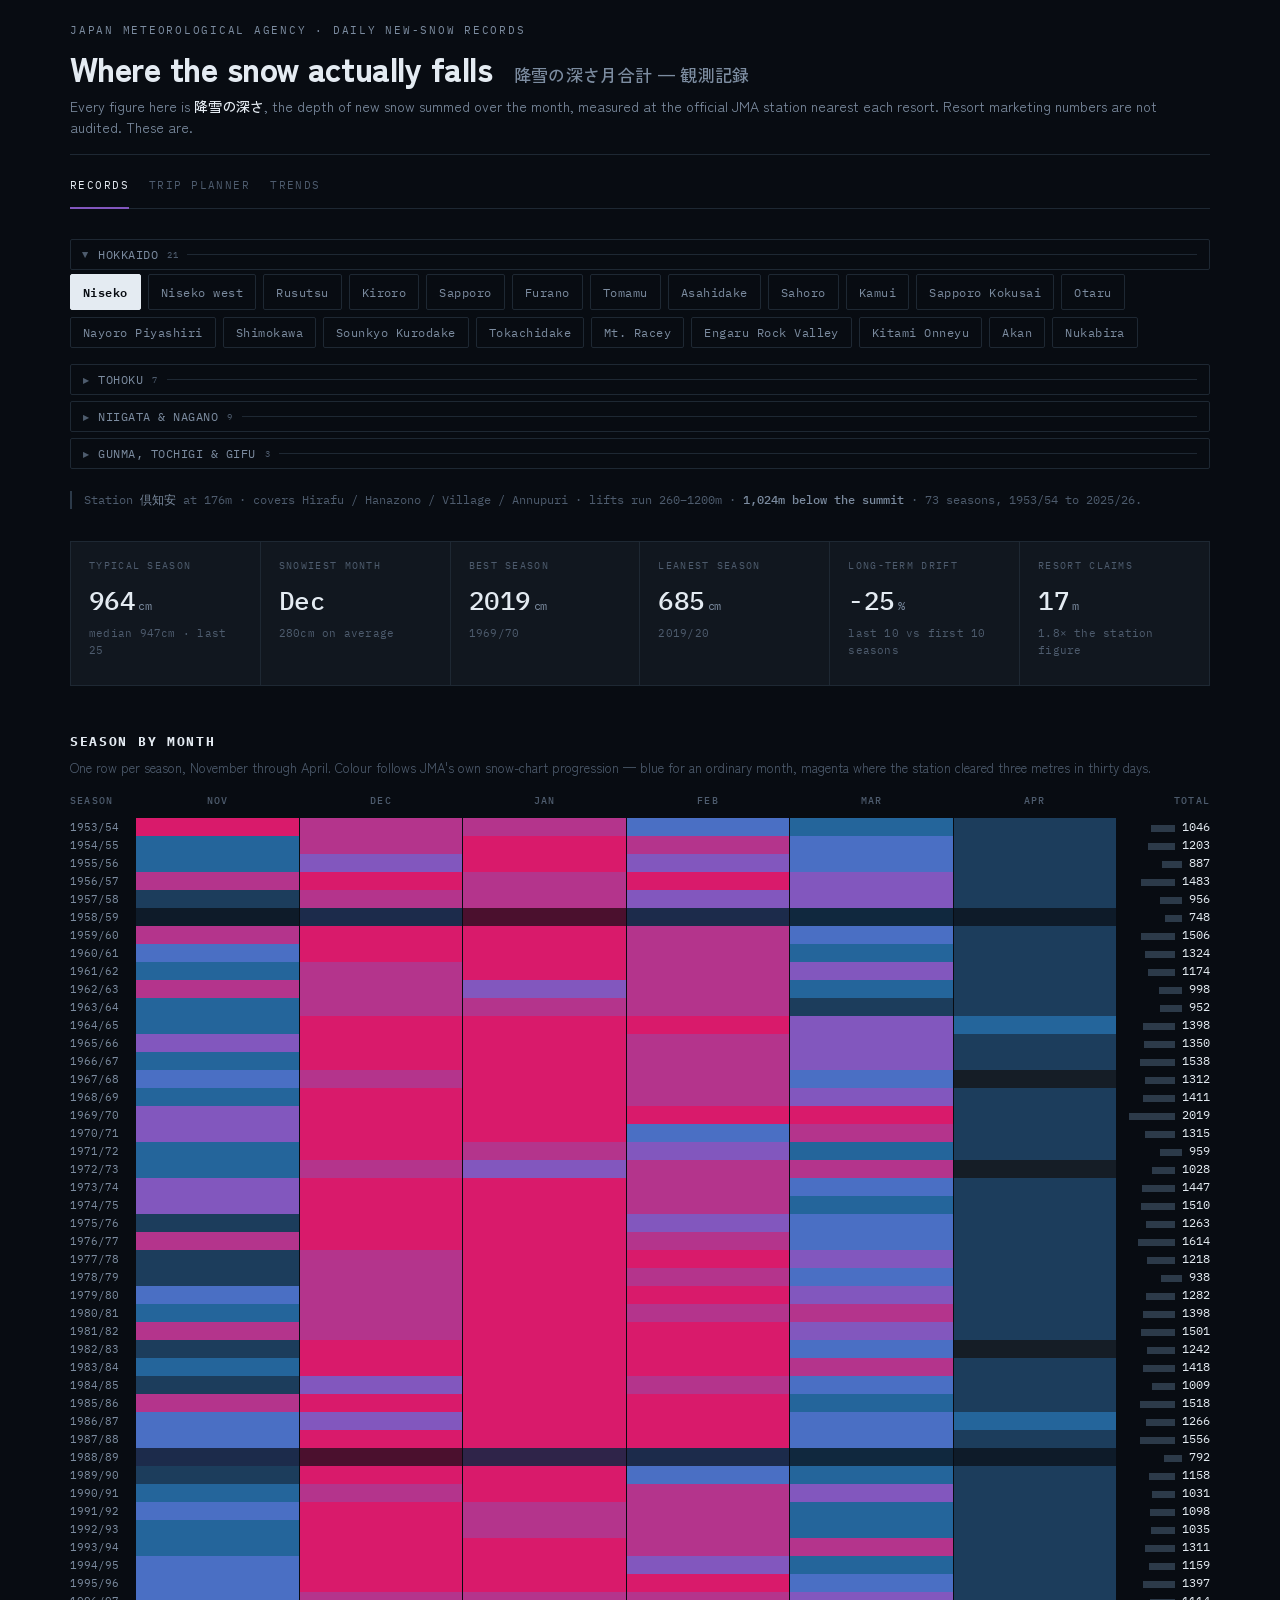
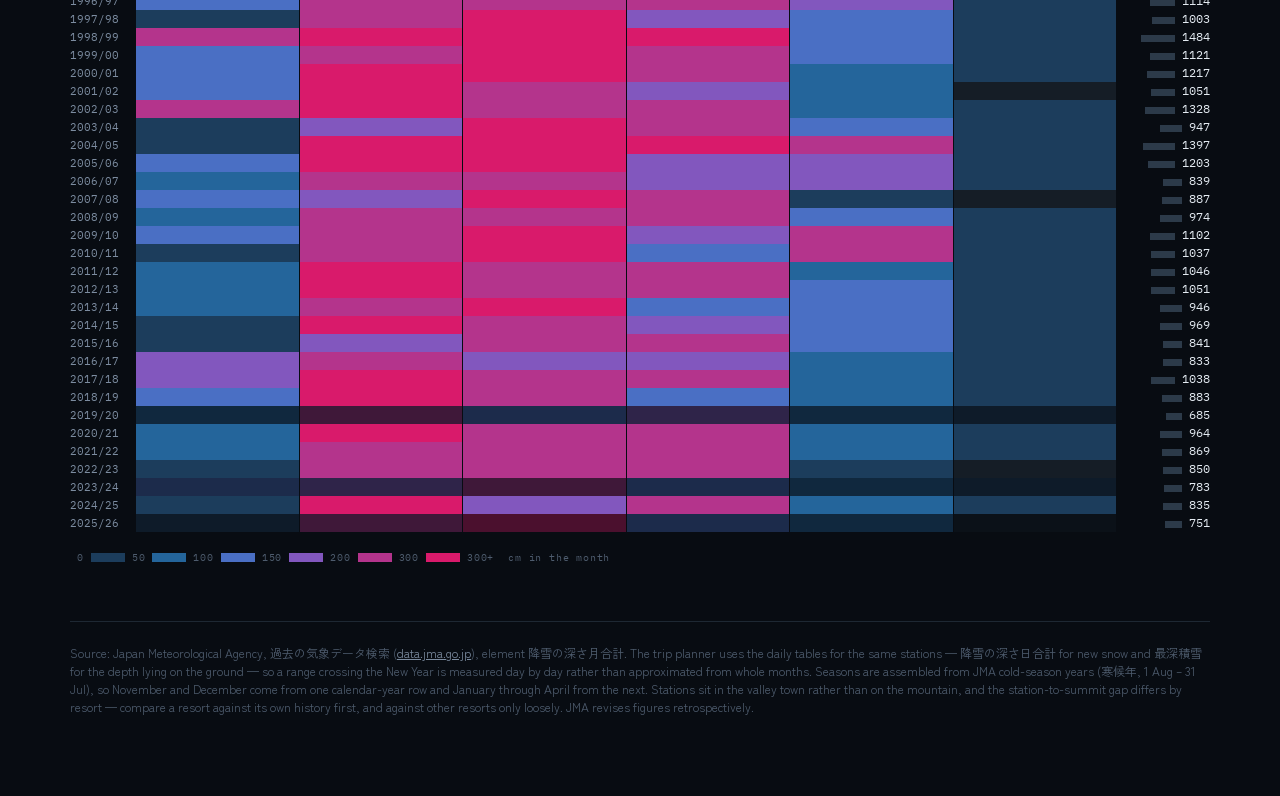
==== index.html @ 9d1a467f "Daily records for all 19 Honshu resorts Hakuba, Nozawa, Zao, Myoko, Hakkoda, Appi, Geto, Yuzawa, Mad" ====
<!DOCTYPE html>
<html lang="en">
<head>
<meta charset="utf-8">
<meta name="viewport" content="width=device-width, initial-scale=1">
<title>Japan snowfall — JMA station records</title>
<meta name="description" content="Historical snowfall for Japanese ski resorts, taken from Japan Meteorological Agency station records rather than resort marketing figures. Season totals and a month-by-month breakdown for each resort, measured at the nearest official weather station.">
<meta name="color-scheme" content="dark">
<meta property="og:title" content="Japan snowfall — JMA station records">
<meta property="og:description" content="What Japan's ski resorts actually get, measured by the JMA station nearest each one.">
<meta property="og:type" content="website">
<link rel="icon" href="data:image/svg+xml,%3Csvg xmlns='http://www.w3.org/2000/svg' viewBox='0 0 32 32'%3E%3Crect width='32' height='32' fill='%23080C12'/%3E%3Crect x='5' y='7' width='22' height='4' fill='%231C3D5C'/%3E%3Crect x='5' y='13' width='22' height='4' fill='%234A6FC4'/%3E%3Crect x='5' y='19' width='22' height='4' fill='%23B4348C'/%3E%3C/svg%3E">
<link rel="preconnect" href="https://fonts.googleapis.com">
<link rel="preconnect" href="https://fonts.gstatic.com" crossorigin>
<link href="https://fonts.googleapis.com/css2?family=Zen+Kaku+Gothic+New:wght@400;500;700;900&family=IBM+Plex+Mono:wght@400;500;600&display=swap" rel="stylesheet">
<link rel="stylesheet" href="site.css">
<style>
/* ---------- the matrix ---------- */
.matrix{width:100%;overflow-x:auto}
table{border-collapse:collapse;font-family:var(--mono);font-size:12px;width:100%;min-width:560px}
th{
  font-weight:500;color:var(--dim);font-size:10px;letter-spacing:.12em;
  text-transform:uppercase;padding:0 0 10px;text-align:center
}
th.sea{text-align:left;width:66px}
th.tot{text-align:right;width:92px}
td{padding:0;height:17px}
td.sea{
  color:var(--mute);font-size:11px;padding-right:12px;white-space:nowrap;
  font-variant-numeric:tabular-nums
}
td.cell{border-right:1px solid var(--void)}
td.cell span{display:block;height:100%;min-height:15px}
td.tot{
  text-align:right;padding-left:12px;color:var(--ice);font-variant-numeric:tabular-nums;
  position:relative;white-space:nowrap
}
tr:hover td.sea,tr:hover td.tot{color:#fff}
tr.dim td.cell span{opacity:.32}
.bar{display:inline-block;height:7px;background:var(--edge2);margin-right:7px;vertical-align:middle}
tr:hover .bar{background:var(--s3)}

.legend{
  display:flex;align-items:center;gap:0;margin-top:18px;font-family:var(--mono);
  font-size:10px;color:var(--dim);flex-wrap:wrap
}
.legend i{width:34px;height:9px;display:block}
.legend span{padding:0 7px;letter-spacing:.08em}
</style>
</head>
<body>
<div class="wrap">

<header>
  <p class="kicker">Japan Meteorological Agency · daily new-snow records</p>
  <h1>Where the snow actually falls
    <span class="ja">降雪の深さ月合計 — 観測記録</span></h1>
  <p class="lede">Every figure here is <b>降雪の深さ</b>, the depth of new snow summed over the
  month, measured at the official JMA station nearest each resort. Resort marketing numbers
  are not audited. These are.</p>
</header>

<nav class="pages" aria-label="Pages">
  <a href="index.html" aria-current="page">Records</a>
  <a href="plan.html">Trip planner</a>
  <a href="trends.html">Trends</a>
</nav>

<div id="gap" class="warn" hidden></div>

<nav class="picker" id="picker" aria-label="Resort"></nav>
<p class="station" id="station"></p>

<dl class="stats" id="stats"></dl>

<section>
  <h2>Season by month</h2>
  <p class="hint">One row per season, November through April. Colour follows JMA's own
  snow-chart progression — blue for an ordinary month, magenta where the station cleared
  three metres in thirty days.</p>
  <div class="matrix">
    <table id="matrix">
      <thead><tr>
        <th class="sea">Season</th><th>Nov</th><th>Dec</th><th>Jan</th>
        <th>Feb</th><th>Mar</th><th>Apr</th><th class="tot">Total</th>
      </tr></thead>
      <tbody></tbody>
    </table>
  </div>
  <div class="legend" id="legend"></div>
</section>


<footer id="foot"></footer>
</div>

<script>
const DATA = {"akan":{"station_ja":"阿寒湖畔","station_m":426.0,"name":"Akan","country":"Japan","area":"Hokkaido","region":"釧路","station_id":"19-0091","daily":"19-0091","areas":"Akan Kohan","base":null,"top":null,"claimed_m":null,"note":"阿寒湖畔 station at 426m; resort elevations not yet filled in","seasons":[{"s":"1986/87","m":[65,122,176,104,92,31],"t":590,"i":0},{"s":"1987/88","m":[62,155,84,108,157,47],"t":613,"i":0},{"s":"1988/89","m":[179,77,112,100,173,82],"t":723,"i":0},{"s":"1989/90","m":[1,125,143,97,155,50],"t":571,"i":0},{"s":"1990/91","m":[4,124,133,166,99,24],"t":550,"i":0},{"s":"1991/92","m":[64,244,131,91,80,56],"t":666,"i":0},{"s":"1992/93","m":[120,181,202,129,137,115],"t":884,"i":0},{"s":"1993/94","m":[50,177,132,160,154,100],"t":773,"i":0},{"s":"1994/95","m":[103,246,155,156,124,81],"t":865,"i":0},{"s":"1995/96","m":[14,172,116,74,145,119],"t":640,"i":0},{"s":"1996/97","m":[27,140,147,160,73,83],"t":630,"i":0},{"s":"1997/98","m":[6,103,126,85,119,31],"t":470,"i":0},{"s":"1998/99","m":[95,128,134,99,147,55],"t":658,"i":0},{"s":"1999/00","m":[29,158,227,73,182,135],"t":804,"i":0},{"s":"2000/01","m":[80,161,123,91,94,7],"t":556,"i":0},{"s":"2001/02","m":[22,104,174,136,64,16],"t":516,"i":0},{"s":"2002/03","m":[63,115,194,81,161,80],"t":694,"i":0},{"s":"2003/04","m":[0,117,335,153,122,43],"t":770,"i":0},{"s":"2004/05","m":[0,147,132,85,122,75],"t":561,"i":0},{"s":"2005/06","m":[31,189,153,84,134,94],"t":685,"i":0},{"s":"2006/07","m":[7,112,89,125,168,98],"t":599,"i":0},{"s":"2007/08","m":[18,57,54,80,34,96],"t":339,"i":0},{"s":"2008/09","m":[0,68,130,105,63,27],"t":393,"i":0},{"s":"2009/10","m":[8,114,100,50,103,31],"t":406,"i":0},{"s":"2010/11","m":[0,107,75,55,82,10],"t":329,"i":0},{"s":"2011/12","m":[0,128,123,52,85,34],"t":422,"i":0},{"s":"2012/13","m":[42,173,88,53,69,27],"t":452,"i":0},{"s":"2013/14","m":[7,93,70,89,154,39],"t":452,"i":0},{"s":"2014/15","m":[0,118,114,179,118,15],"t":544,"i":0},{"s":"2015/16","m":[59,28,169,79,34,25],"t":394,"i":0},{"s":"2016/17","m":[46,92,98,31,82,29],"t":378,"i":0},{"s":"2017/18","m":[30,102,64,62,76,21],"t":355,"i":0},{"s":"2018/19","m":[4,72,102,34,56,15],"t":283,"i":0},{"s":"2019/20","m":[10,31,65,58,81,10],"t":255,"i":0},{"s":"2020/21","m":[9,18,123,49,55,14],"t":268,"i":0},{"s":"2021/22","m":[15,43,123,54,92,21],"t":348,"i":0},{"s":"2022/23","m":[1,78,59,57,42,0],"t":237,"i":0},{"s":"2023/24","m":[3,37,83,53,83,9],"t":268,"i":0},{"s":"2024/25","m":[2,25,85,86,87,28],"t":313,"i":0},{"s":"2025/26","m":[7,125,44,44,75,5],"t":300,"i":0}]},"ani":{"station_ja":"阿仁合","station_m":120.0,"name":"Ani","country":"Japan","area":"Tohoku","region":"秋田県","station_id":"32-1131","daily":"32-1131","areas":"Ani","base":537,"top":1200,"claimed_m":null,"note":"Aniai 120m; Ani base 200m","seasons":[{"s":"1979/80","m":[0,102,236,224,98,15],"t":675,"i":0},{"s":"1980/81","m":[0,186,297,166,99,0],"t":748,"i":1},{"s":"1981/82","m":[50,219,355,435,186,0],"t":1245,"i":1},{"s":"1982/83","m":[76,264,452,476,347,0],"t":1615,"i":0},{"s":"1983/84","m":[47,269,264,326,346,61],"t":1313,"i":0},{"s":"1984/85","m":[18,150,81,190,131,18],"t":588,"i":0},{"s":"1985/86","m":[57,274,380,274,98,25],"t":1108,"i":0},{"s":"1986/87","m":[33,81,382,218,181,3],"t":898,"i":0},{"s":"1987/88","m":[70,165,273,308,125,1],"t":942,"i":0},{"s":"1988/89","m":[0,191,158,116,17,0],"t":482,"i":0},{"s":"1989/90","m":[22,189,328,69,0,0],"t":608,"i":1},{"s":"1990/91","m":[7,161,601,247,151,15],"t":1182,"i":0},{"s":"1991/92","m":[17,193,267,274,143,0],"t":894,"i":0},{"s":"1992/93","m":[0,34,0,250,129,0],"t":413,"i":1},{"s":"1993/94","m":[22,25,185,279,210,29],"t":750,"i":0},{"s":"1994/95","m":[0,217,337,189,113,31],"t":887,"i":0},{"s":"1995/96","m":[30,159,242,243,189,27],"t":890,"i":0},{"s":"1996/97","m":[56,123,251,193,104,19],"t":746,"i":0},{"s":"1997/98","m":[0,123,305,177,86,7],"t":698,"i":0},{"s":"1998/99","m":[97,162,308,269,156,44],"t":1036,"i":0},{"s":"1999/00","m":[39,153,231,280,204,20],"t":927,"i":0},{"s":"2000/01","m":[32,164,286,190,197,15],"t":884,"i":0},{"s":"2001/02","m":[7,198,223,162,109,0],"t":699,"i":0},{"s":"2002/03","m":[89,186,313,162,141,14],"t":905,"i":0},{"s":"2003/04","m":[0,97,289,180,166,0],"t":732,"i":0},{"s":"2004/05","m":[0,130,317,306,169,46],"t":968,"i":0},{"s":"2005/06","m":[6,313,313,202,230,40],"t":1104,"i":0},{"s":"2006/07","m":[0,89,155,150,194,0],"t":588,"i":0},{"s":"2007/08","m":[20,134,267,168,50,0],"t":639,"i":0},{"s":"2008/09","m":[31,115,273,174,98,0],"t":691,"i":0},{"s":"2009/10","m":[0,140,232,121,115,0],"t":608,"i":0},{"s":"2010/11","m":[12,149,307,73,159,14],"t":714,"i":0},{"s":"2011/12","m":[22,241,269,167,103,32],"t":834,"i":0},{"s":"2012/13","m":[10,245,247,216,66,1],"t":785,"i":0},{"s":"2013/14","m":[46,179,287,221,144,10],"t":887,"i":0},{"s":"2014/15","m":[0,318,250,160,76,1],"t":805,"i":0},{"s":"2015/16","m":[0,55,214,195,45,0],"t":509,"i":0},{"s":"2016/17","m":[20,107,239,193,102,5],"t":666,"i":0},{"s":"2017/18","m":[66,239,220,200,51,1],"t":777,"i":0},{"s":"2018/19","m":[5,229,206,126,70,9],"t":645,"i":0},{"s":"2019/20","m":[8,139,137,163,30,0],"t":477,"i":0},{"s":"2020/21","m":[3,164,245,182,7,2],"t":603,"i":0},{"s":"2021/22","m":[0,169,301,147,56,1],"t":674,"i":0},{"s":"2022/23","m":[0,199,193,163,10,0],"t":565,"i":0},{"s":"2023/24","m":[53,141,204,110,128,0],"t":636,"i":0},{"s":"2024/25","m":[12,284,203,198,69,4],"t":770,"i":0},{"s":"2025/26","m":[28,159,391,94,53,0],"t":725,"i":0}]},"aomori-spring":{"station_ja":"鰺ケ沢","station_m":40.0,"name":"Aomori Spring","country":"Japan","area":"Tohoku","region":"青森県","station_id":"31-0163","daily":"31-0163","areas":"Aomori Spring","base":376,"top":921,"claimed_m":null,"note":"Ajigasawa 40m; resort base 200m","seasons":[{"s":"1983/84","m":[16,95,207,167,128,20],"t":633,"i":0},{"s":"1984/85","m":[5,147,195,117,78,0],"t":542,"i":1},{"s":"1985/86","m":[11,166,295,210,84,0],"t":766,"i":0},{"s":"1986/87","m":[15,27,185,125,76,0],"t":428,"i":0},{"s":"1987/88","m":[10,128,101,191,85,0],"t":515,"i":1},{"s":"1988/89","m":[5,83,139,81,5,1],"t":314,"i":0},{"s":"1989/90","m":[0,66,200,39,1,0],"t":306,"i":0},{"s":"1990/91","m":[5,7,166,222,57,0],"t":457,"i":0},{"s":"1991/92","m":[0,83,113,184,51,0],"t":431,"i":1},{"s":"1992/93","m":[1,30,43,114,16,0],"t":204,"i":0},{"s":"1993/94","m":[0,85,137,135,24,0],"t":381,"i":1},{"s":"1994/95","m":[0,0,135,189,146,0],"t":470,"i":0},{"s":"1995/96","m":[0,108,131,136,77,10],"t":462,"i":0},{"s":"1996/97","m":[0,0,0,0,0,0],"t":0,"i":1},{"s":"1997/98","m":[0,100,168,85,28,1],"t":382,"i":0},{"s":"1998/99","m":[40,61,171,195,91,9],"t":567,"i":0},{"s":"1999/00","m":[29,98,150,210,97,0],"t":584,"i":0},{"s":"2000/01","m":[1,98,203,132,77,4],"t":515,"i":0},{"s":"2001/02","m":[12,72,160,92,31,0],"t":367,"i":0},{"s":"2002/03","m":[24,103,187,100,75,0],"t":489,"i":0},{"s":"2003/04","m":[0,45,182,76,62,17],"t":382,"i":0},{"s":"2004/05","m":[0,92,193,193,80,5],"t":563,"i":0},{"s":"2005/06","m":[0,199,168,118,70,0],"t":555,"i":0},{"s":"2006/07","m":[0,63,146,51,50,0],"t":310,"i":0},{"s":"2007/08","m":[14,50,117,121,44,0],"t":346,"i":0},{"s":"2008/09","m":[16,48,125,86,60,3],"t":338,"i":0},{"s":"2009/10","m":[0,89,172,164,104,0],"t":529,"i":0},{"s":"2010/11","m":[0,101,176,86,102,1],"t":466,"i":0},{"s":"2011/12","m":[8,115,157,114,103,14],"t":511,"i":0},{"s":"2012/13","m":[0,105,154,123,45,0],"t":427,"i":0},{"s":"2013/14","m":[10,49,136,135,104,0],"t":434,"i":0},{"s":"2014/15","m":[0,121,122,81,14,0],"t":338,"i":0},{"s":"2015/16","m":[0,50,136,63,32,0],"t":281,"i":0},{"s":"2016/17","m":[13,86,114,107,64,0],"t":384,"i":0},{"s":"2017/18","m":[19,119,106,96,24,0],"t":364,"i":0},{"s":"2018/19","m":[0,141,73,39,17,0],"t":270,"i":0},{"s":"2019/20","m":[0,46,25,64,4,0],"t":139,"i":0},{"s":"2020/21","m":[0,81,63,48,0,0],"t":192,"i":0},{"s":"2021/22","m":[0,91,130,62,16,0],"t":299,"i":0},{"s":"2022/23","m":[0,53,92,70,0,0],"t":215,"i":0},{"s":"2023/24","m":[11,51,39,42,35,0],"t":178,"i":0},{"s":"2024/25","m":[0,119,131,120,19,0],"t":389,"i":0},{"s":"2025/26","m":[0,26,219,67,4,0],"t":316,"i":0}]},"appi":{"station_ja":"岩手松尾","station_m":275.0,"name":"Appi","country":"Japan","area":"Tohoku","region":"岩手県","station_id":"33-0214","daily":"33-0214","areas":"Appi Kogen","base":620,"top":1304,"claimed_m":18,"note":"Iwate-Matsuo 275m, at the foot of Hachimantai; Appi base 500m","seasons":[{"s":"1991/92","m":[0,141,106,115,71,5],"t":438,"i":0},{"s":"1992/93","m":[11,95,137,197,106,0],"t":546,"i":0},{"s":"1993/94","m":[19,99,166,130,47,0],"t":461,"i":0},{"s":"1994/95","m":[0,120,145,114,62,13],"t":454,"i":0},{"s":"1995/96","m":[1,134,166,93,89,7],"t":490,"i":0},{"s":"1996/97","m":[3,52,138,173,63,18],"t":447,"i":0},{"s":"1997/98","m":[0,62,198,71,32,15],"t":378,"i":0},{"s":"1998/99","m":[57,109,129,176,98,18],"t":587,"i":0},{"s":"1999/00","m":[18,88,132,176,150,9],"t":573,"i":0},{"s":"2000/01","m":[20,98,153,126,89,0],"t":486,"i":0},{"s":"2001/02","m":[1,124,160,29,46,0],"t":360,"i":0},{"s":"2002/03","m":[32,54,158,90,71,0],"t":405,"i":0},{"s":"2003/04","m":[1,45,134,114,81,18],"t":393,"i":0},{"s":"2004/05","m":[0,24,147,162,70,0],"t":403,"i":0},{"s":"2005/06","m":[0,212,137,124,23,0],"t":496,"i":0},{"s":"2006/07","m":[0,36,47,130,51,0],"t":264,"i":0},{"s":"2007/08","m":[27,156,98,100,19,0],"t":400,"i":0},{"s":"2008/09","m":[5,80,172,109,43,0],"t":409,"i":0},{"s":"2009/10","m":[11,69,176,80,53,6],"t":395,"i":0},{"s":"2010/11","m":[0,151,106,93,47,0],"t":397,"i":0},{"s":"2011/12","m":[23,99,75,100,102,17],"t":416,"i":0},{"s":"2012/13","m":[9,65,100,93,18,0],"t":285,"i":0},{"s":"2013/14","m":[0,57,141,74,121,0],"t":393,"i":0},{"s":"2014/15","m":[0,120,78,74,52,0],"t":324,"i":0},{"s":"2015/16","m":[0,26,45,52,22,0],"t":145,"i":0},{"s":"2016/17","m":[2,34,82,91,6,0],"t":215,"i":0},{"s":"2017/18","m":[24,47,46,121,40,1],"t":279,"i":0},{"s":"2018/19","m":[8,131,116,65,51,18],"t":389,"i":0},{"s":"2019/20","m":[7,67,63,64,12,0],"t":213,"i":0},{"s":"2020/21","m":[12,90,116,52,0,0],"t":270,"i":0},{"s":"2021/22","m":[0,70,137,64,59,0],"t":330,"i":0},{"s":"2022/23","m":[0,105,92,106,1,0],"t":304,"i":0},{"s":"2023/24","m":[14,52,32,37,33,0],"t":168,"i":0},{"s":"2024/25","m":[0,62,102,75,35,0],"t":274,"i":0},{"s":"2025/26","m":[8,55,107,19,7,0],"t":196,"i":0}]},"asahidake":{"station_ja":"旭川","station_m":119.8,"name":"Asahidake","country":"Japan","area":"Hokkaido","region":"上川","station_id":"12-47407","daily":"12-47407","areas":"Asahidake ropeway","base":1100,"top":1600,"claimed_m":14,"note":"Asahikawa 120m; Asahidake ropeway base 1100m — big gap","seasons":[{"s":"1953/54","m":[303,125,163,67,66,12],"t":736,"i":0},{"s":"1954/55","m":[92,91,93,182,109,39],"t":606,"i":0},{"s":"1955/56","m":[68,138,193,131,46,12],"t":588,"i":0},{"s":"1956/57","m":[135,167,174,84,85,62],"t":707,"i":0},{"s":"1957/58","m":[56,94,245,87,131,26],"t":639,"i":0},{"s":"1958/59","m":[15,157,150,61,53,15],"t":451,"i":0},{"s":"1959/60","m":[147,195,128,137,36,25],"t":668,"i":0},{"s":"1960/61","m":[53,138,151,129,71,8],"t":550,"i":0},{"s":"1961/62","m":[87,105,128,96,147,0],"t":563,"i":0},{"s":"1962/63","m":[100,111,48,27,53,35],"t":374,"i":0},{"s":"1963/64","m":[61,132,116,62,19,23],"t":413,"i":0},{"s":"1964/65","m":[70,166,118,160,95,44],"t":653,"i":0},{"s":"1965/66","m":[204,165,215,176,170,14],"t":944,"i":0},{"s":"1966/67","m":[69,194,204,68,43,28],"t":606,"i":0},{"s":"1967/68","m":[104,84,167,71,79,1],"t":506,"i":0},{"s":"1968/69","m":[25,99,182,151,53,12],"t":522,"i":0},{"s":"1969/70","m":[135,211,83,139,101,5],"t":674,"i":0},{"s":"1970/71","m":[84,209,111,81,76,2],"t":563,"i":0},{"s":"1971/72","m":[72,203,110,72,13,6],"t":476,"i":0},{"s":"1972/73","m":[77,151,123,177,35,2],"t":565,"i":0},{"s":"1973/74","m":[168,208,70,70,60,30],"t":606,"i":0},{"s":"1974/75","m":[137,244,144,66,38,2],"t":631,"i":0},{"s":"1975/76","m":[22,124,165,79,73,9],"t":472,"i":0},{"s":"1976/77","m":[129,224,151,129,83,8],"t":724,"i":0},{"s":"1977/78","m":[60,172,121,124,57,9],"t":543,"i":0},{"s":"1978/79","m":[56,163,186,102,79,18],"t":604,"i":0},{"s":"1979/80","m":[89,93,126,123,170,29],"t":630,"i":0},{"s":"1980/81","m":[74,152,140,206,94,6],"t":672,"i":0},{"s":"1981/82","m":[247,163,199,70,116,20],"t":815,"i":0},{"s":"1982/83","m":[54,199,255,98,44,0],"t":650,"i":0},{"s":"1983/84","m":[65,162,200,97,39,13],"t":576,"i":0},{"s":"1984/85","m":[159,121,126,121,54,0],"t":581,"i":0},{"s":"1985/86","m":[159,187,114,64,58,12],"t":594,"i":0},{"s":"1986/87","m":[200,151,219,113,144,30],"t":857,"i":0},{"s":"1987/88","m":[156,184,184,181,67,15],"t":787,"i":0},{"s":"1988/89","m":[122,265,180,86,49,2],"t":704,"i":0},{"s":"1989/90","m":[46,239,111,56,23,13],"t":488,"i":0},{"s":"1990/91","m":[43,125,87,71,108,1],"t":435,"i":0},{"s":"1991/92","m":[184,143,158,169,50,2],"t":706,"i":0},{"s":"1992/93","m":[116,168,150,129,46,18],"t":627,"i":0},{"s":"1993/94","m":[128,278,230,137,130,9],"t":912,"i":0},{"s":"1994/95","m":[64,234,129,43,9,14],"t":493,"i":0},{"s":"1995/96","m":[59,132,295,65,96,23],"t":670,"i":0},{"s":"1996/97","m":[167,193,142,102,132,14],"t":750,"i":0},{"s":"1997/98","m":[0,176,165,81,66,10],"t":498,"i":0},{"s":"1998/99","m":[124,254,256,197,95,11],"t":937,"i":0},{"s":"1999/00","m":[58,183,194,83,173,43],"t":734,"i":0},{"s":"2000/01","m":[165,272,111,141,50,1],"t":740,"i":0},{"s":"2001/02","m":[47,295,125,88,43,0],"t":598,"i":0},{"s":"2002/03","m":[181,218,141,66,24,3],"t":633,"i":0},{"s":"2003/04","m":[15,182,128,182,97,20],"t":624,"i":0},{"s":"2004/05","m":[78,228,122,106,115,1],"t":650,"i":0},{"s":"2005/06","m":[71,161,180,136,112,25],"t":685,"i":0},{"s":"2006/07","m":[68,146,175,109,66,6],"t":570,"i":0},{"s":"2007/08","m":[141,176,152,113,19,0],"t":601,"i":0},{"s":"2008/09","m":[106,196,116,158,103,0],"t":679,"i":0},{"s":"2009/10","m":[61,164,197,102,178,35],"t":737,"i":0},{"s":"2010/11","m":[39,89,197,89,84,17],"t":515,"i":0},{"s":"2011/12","m":[62,174,78,122,79,44],"t":559,"i":0},{"s":"2012/13","m":[87,169,76,86,134,24],"t":576,"i":0},{"s":"2013/14","m":[66,137,193,55,66,36],"t":553,"i":0},{"s":"2014/15","m":[35,146,80,39,64,0],"t":364,"i":0},{"s":"2015/16","m":[60,149,110,133,25,0],"t":477,"i":0},{"s":"2016/17","m":[203,151,72,84,43,5],"t":558,"i":0},{"s":"2017/18","m":[93,189,114,104,60,6],"t":566,"i":0},{"s":"2018/19","m":[41,158,140,117,78,6],"t":540,"i":0},{"s":"2019/20","m":[67,110,90,94,40,1],"t":402,"i":0},{"s":"2020/21","m":[39,199,110,121,59,0],"t":528,"i":0},{"s":"2021/22","m":[44,111,89,103,71,5],"t":423,"i":0},{"s":"2022/23","m":[18,155,120,73,19,2],"t":387,"i":0},{"s":"2023/24","m":[74,179,94,73,65,10],"t":495,"i":0},{"s":"2024/25","m":[59,171,67,93,63,3],"t":456,"i":0},{"s":"2025/26","m":[79,162,100,96,43,0],"t":480,"i":0}],"shares":["Kamui"]},"engaru":{"station_ja":"遠軽","station_m":80.0,"name":"Engaru Rock Valley","country":"Japan","area":"Hokkaido","region":"網走・北見・紋別","station_id":"17-0069","daily":"17-0069","areas":"Engaru Rock Valley","base":null,"top":null,"claimed_m":null,"note":"遠軽 station at 80m; resort elevations not yet filled in","seasons":[{"s":"1984/85","m":[8,166,270,305,167,34],"t":950,"i":0},{"s":"1985/86","m":[26,154,133,144,108,33],"t":598,"i":0},{"s":"1986/87","m":[44,134,231,113,126,20],"t":668,"i":0},{"s":"1987/88","m":[0,142,125,87,136,5],"t":495,"i":0},{"s":"1988/89","m":[108,141,198,163,197,90],"t":897,"i":0},{"s":"1989/90","m":[32,162,184,91,150,27],"t":646,"i":0},{"s":"1990/91","m":[0,20,160,188,137,0],"t":505,"i":0},{"s":"1991/92","m":[0,168,232,194,118,8],"t":720,"i":0},{"s":"1992/93","m":[11,82,155,183,177,111],"t":719,"i":0},{"s":"1993/94","m":[37,195,150,186,150,63],"t":781,"i":0},{"s":"1994/95","m":[1,98,139,167,104,27],"t":536,"i":0},{"s":"1995/96","m":[18,155,184,104,141,25],"t":627,"i":0},{"s":"1996/97","m":[20,102,148,132,71,0],"t":473,"i":0},{"s":"1997/98","m":[15,96,322,301,269,1],"t":1004,"i":0},{"s":"1998/99","m":[124,97,94,75,157,38],"t":585,"i":0},{"s":"1999/00","m":[24,129,193,85,98,91],"t":620,"i":0},{"s":"2000/01","m":[79,135,118,99,140,7],"t":578,"i":0},{"s":"2001/02","m":[4,83,126,93,70,0],"t":376,"i":0},{"s":"2002/03","m":[34,57,95,52,101,13],"t":352,"i":0},{"s":"2003/04","m":[0,108,246,148,72,28],"t":602,"i":0},{"s":"2004/05","m":[8,125,122,81,70,26],"t":432,"i":0},{"s":"2005/06","m":[0,158,65,80,112,47],"t":462,"i":0},{"s":"2006/07","m":[12,162,85,122,58,27],"t":466,"i":0},{"s":"2007/08","m":[1,57,97,95,19,0],"t":269,"i":0},{"s":"2008/09","m":[15,93,134,132,77,31],"t":482,"i":0},{"s":"2009/10","m":[30,40,201,99,94,19],"t":483,"i":0},{"s":"2010/11","m":[0,82,112,94,104,5],"t":397,"i":0},{"s":"2011/12","m":[4,159,118,88,94,56],"t":519,"i":0},{"s":"2012/13","m":[32,166,126,89,112,39],"t":564,"i":0},{"s":"2013/14","m":[25,138,120,111,136,60],"t":590,"i":0},{"s":"2014/15","m":[0,102,114,160,86,0],"t":462,"i":0},{"s":"2015/16","m":[68,62,162,102,51,28],"t":473,"i":0},{"s":"2016/17","m":[102,162,143,68,36,1],"t":512,"i":0},{"s":"2017/18","m":[67,132,105,117,68,15],"t":504,"i":0},{"s":"2018/19","m":[2,90,137,45,95,7],"t":376,"i":0},{"s":"2019/20","m":[1,39,124,89,72,9],"t":334,"i":0},{"s":"2020/21","m":[7,90,156,71,73,18],"t":415,"i":0},{"s":"2021/22","m":[12,55,131,91,104,12],"t":405,"i":0},{"s":"2022/23","m":[2,149,83,125,14,16],"t":389,"i":0},{"s":"2023/24","m":[11,72,99,96,56,5],"t":339,"i":0},{"s":"2024/25","m":[0,45,73,76,103,13],"t":310,"i":0},{"s":"2025/26","m":[4,145,54,56,83,0],"t":342,"i":0}]},"furano":{"station_ja":"富良野","station_m":174.0,"name":"Furano","country":"Japan","area":"Hokkaido","region":"上川","station_id":"12-0021","daily":"12-0021","areas":"Furano","base":235,"top":1074,"claimed_m":9,"note":"Furano 173m; resort base 235m, top 1074m","seasons":[{"s":"1979/80","m":[10,46,115,12,10,12],"t":205,"i":0},{"s":"1980/81","m":[10,21,0,0,0,0],"t":31,"i":1},{"s":"1981/82","m":[58,32,68,131,109,0],"t":398,"i":0},{"s":"1982/83","m":[82,291,259,186,145,5],"t":968,"i":0},{"s":"1983/84","m":[40,252,188,158,134,54],"t":826,"i":0},{"s":"1984/85","m":[168,98,189,148,127,8],"t":738,"i":0},{"s":"1985/86","m":[167,213,167,175,195,58],"t":975,"i":0},{"s":"1986/87","m":[154,196,157,171,149,77],"t":904,"i":0},{"s":"1987/88","m":[83,178,160,168,124,17],"t":730,"i":0},{"s":"1988/89","m":[125,186,174,106,100,0],"t":691,"i":0},{"s":"1989/90","m":[6,180,197,116,81,0],"t":580,"i":0},{"s":"1990/91","m":[0,99,94,168,165,0],"t":526,"i":0},{"s":"1991/92","m":[146,136,238,160,108,7],"t":795,"i":0},{"s":"1992/93","m":[57,154,191,172,61,0],"t":635,"i":0},{"s":"1993/94","m":[69,206,189,137,169,24],"t":794,"i":0},{"s":"1994/95","m":[41,147,131,110,50,17],"t":496,"i":0},{"s":"1995/96","m":[26,123,186,93,163,63],"t":654,"i":0},{"s":"1996/97","m":[98,159,148,151,115,18],"t":689,"i":0},{"s":"1997/98","m":[2,147,167,94,161,19],"t":590,"i":0},{"s":"1998/99","m":[98,209,158,156,154,44],"t":819,"i":0},{"s":"1999/00","m":[61,191,178,127,189,76],"t":822,"i":0},{"s":"2000/01","m":[135,182,143,141,100,14],"t":715,"i":0},{"s":"2001/02","m":[108,162,133,112,118,0],"t":633,"i":0},{"s":"2002/03","m":[107,146,150,107,102,16],"t":628,"i":0},{"s":"2003/04","m":[18,159,189,167,137,26],"t":696,"i":0},{"s":"2004/05","m":[66,209,129,132,127,38],"t":701,"i":0},{"s":"2005/06","m":[69,141,140,144,174,60],"t":728,"i":0},{"s":"2006/07","m":[65,200,197,100,96,28],"t":686,"i":0},{"s":"2007/08","m":[90,163,139,126,21,0],"t":539,"i":0},{"s":"2008/09","m":[110,146,104,133,107,0],"t":600,"i":0},{"s":"2009/10","m":[59,160,143,71,125,28],"t":586,"i":0},{"s":"2010/11","m":[19,140,109,83,99,22],"t":472,"i":0},{"s":"2011/12","m":[79,165,89,117,74,67],"t":591,"i":0},{"s":"2012/13","m":[82,153,95,97,137,3],"t":567,"i":0},{"s":"2013/14","m":[30,146,148,61,98,56],"t":539,"i":0},{"s":"2014/15","m":[19,103,113,69,90,0],"t":394,"i":0},{"s":"2015/16","m":[49,145,140,146,63,0],"t":543,"i":0},{"s":"2016/17","m":[117,167,114,88,67,5],"t":558,"i":0},{"s":"2017/18","m":[102,165,143,119,82,2],"t":613,"i":0},{"s":"2018/19","m":[63,172,145,110,91,12],"t":593,"i":0},{"s":"2019/20","m":[113,113,119,134,49,5],"t":533,"i":0},{"s":"2020/21","m":[50,175,92,113,84,0],"t":514,"i":0},{"s":"2021/22","m":[34,79,145,73,79,4],"t":414,"i":0},{"s":"2022/23","m":[0,172,95,117,24,0],"t":408,"i":0},{"s":"2023/24","m":[65,117,134,77,68,4],"t":465,"i":0},{"s":"2024/25","m":[26,132,105,90,64,2],"t":419,"i":0},{"s":"2025/26","m":[28,153,100,70,51,0],"t":402,"i":0}]},"geto":{"station_ja":"湯田","station_m":250.0,"name":"Geto","country":"Japan","area":"Tohoku","region":"岩手県","station_id":"33-0229","daily":"33-0229","areas":"Geto Kogen","base":640,"top":1070,"claimed_m":15,"note":"Yuda 250m; Geto Kogen base 430m","seasons":[{"s":"1979/80","m":[0,112,242,282,100,26],"t":762,"i":0},{"s":"1980/81","m":[0,158,266,117,152,0],"t":693,"i":1},{"s":"1981/82","m":[1,90,152,176,4,1],"t":424,"i":0},{"s":"1982/83","m":[95,104,315,339,147,22],"t":1022,"i":0},{"s":"1983/84","m":[98,306,376,348,239,63],"t":1430,"i":0},{"s":"1984/85","m":[25,233,373,222,115,74],"t":1042,"i":0},{"s":"1985/86","m":[62,294,440,299,108,65],"t":1268,"i":0},{"s":"1986/87","m":[51,138,369,237,177,43],"t":1015,"i":0},{"s":"1987/88","m":[88,242,359,339,156,59],"t":1243,"i":0},{"s":"1988/89","m":[69,263,202,160,97,6],"t":797,"i":0},{"s":"1989/90","m":[39,246,302,71,128,13],"t":799,"i":0},{"s":"1990/91","m":[21,137,355,257,145,26],"t":941,"i":0},{"s":"1991/92","m":[8,195,232,298,146,16],"t":895,"i":0},{"s":"1992/93","m":[31,230,254,288,136,45],"t":984,"i":0},{"s":"1993/94","m":[0,105,320,261,214,61],"t":961,"i":1},{"s":"1994/95","m":[0,204,354,194,147,127],"t":1026,"i":0},{"s":"1995/96","m":[71,284,348,212,158,125],"t":1198,"i":0},{"s":"1996/97","m":[63,196,311,259,154,18],"t":1001,"i":0},{"s":"1997/98","m":[0,139,397,182,240,25],"t":983,"i":0},{"s":"1998/99","m":[57,227,397,324,162,62],"t":1229,"i":0},{"s":"1999/00","m":[101,232,266,408,257,66],"t":1330,"i":0},{"s":"2000/01","m":[20,256,363,292,185,36],"t":1152,"i":0},{"s":"2001/02","m":[57,239,297,172,111,5],"t":881,"i":0},{"s":"2002/03","m":[167,198,357,117,114,3],"t":956,"i":0},{"s":"2003/04","m":[7,93,373,269,170,15],"t":927,"i":0},{"s":"2004/05","m":[0,177,369,312,213,73],"t":1144,"i":0},{"s":"2005/06","m":[33,426,317,205,182,67],"t":1230,"i":0},{"s":"2006/07","m":[0,163,218,175,228,21],"t":805,"i":1},{"s":"2007/08","m":[155,272,310,305,123,20],"t":1185,"i":0},{"s":"2008/09","m":[80,206,286,221,207,22],"t":1022,"i":0},{"s":"2009/10","m":[14,234,375,184,184,94],"t":1085,"i":0},{"s":"2010/11","m":[41,250,427,141,249,86],"t":1194,"i":0},{"s":"2011/12","m":[58,302,328,288,165,75],"t":1216,"i":0},{"s":"2012/13","m":[68,339,371,329,117,28],"t":1252,"i":0},{"s":"2013/14","m":[84,267,427,196,240,60],"t":1274,"i":0},{"s":"2014/15","m":[10,421,260,172,118,34],"t":1015,"i":0},{"s":"2015/16","m":[0,158,310,248,107,0],"t":823,"i":0},{"s":"2016/17","m":[47,215,280,281,165,3],"t":991,"i":0},{"s":"2017/18","m":[129,327,292,274,28,10],"t":1060,"i":0},{"s":"2018/19","m":[36,294,316,219,138,69],"t":1072,"i":0},{"s":"2019/20","m":[44,158,145,174,57,12],"t":590,"i":0},{"s":"2020/21","m":[15,357,357,313,78,25],"t":1145,"i":0},{"s":"2021/22","m":[17,256,393,226,95,9],"t":996,"i":0},{"s":"2022/23","m":[0,258,246,167,28,2],"t":701,"i":0},{"s":"2023/24","m":[93,99,149,80,162,1],"t":584,"i":0},{"s":"2024/25","m":[10,260,216,273,69,2],"t":830,"i":0},{"s":"2025/26","m":[2,193,353,120,53,1],"t":722,"i":0}]},"hakkoda":{"station_ja":"酸ケ湯","station_m":890.0,"name":"Hakkoda","country":"Japan","area":"Tohoku","region":"青森県","station_id":"31-1079","daily":"31-1079","areas":"Hakkoda ropeway","base":658,"top":1324,"claimed_m":17,"note":"Sukayu 890m — on-mountain, Japan's deepest snowpack station","seasons":[{"s":"1979/80","m":[90,265,443,427,173,26],"t":1424,"i":0},{"s":"1980/81","m":[0,212,455,239,197,0],"t":1103,"i":1},{"s":"1981/82","m":[161,169,290,313,173,0],"t":1106,"i":1},{"s":"1982/83","m":[106,305,401,383,196,218],"t":1609,"i":0},{"s":"1983/84","m":[249,407,371,492,293,155],"t":1967,"i":0},{"s":"1984/85","m":[167,375,522,450,157,56],"t":1727,"i":0},{"s":"1985/86","m":[181,440,513,445,228,44],"t":1851,"i":0},{"s":"1986/87","m":[240,306,495,425,297,121],"t":1884,"i":0},{"s":"1987/88","m":[170,274,500,561,240,64],"t":1809,"i":0},{"s":"1988/89","m":[200,396,353,204,172,85],"t":1410,"i":0},{"s":"1989/90","m":[88,409,470,120,201,155],"t":1443,"i":0},{"s":"1990/91","m":[45,220,389,413,301,61],"t":1429,"i":0},{"s":"1991/92","m":[184,390,308,378,210,129],"t":1599,"i":0},{"s":"1992/93","m":[88,336,419,431,167,145],"t":1586,"i":0},{"s":"1993/94","m":[100,444,406,453,250,119],"t":1772,"i":0},{"s":"1994/95","m":[94,430,549,292,270,195],"t":1830,"i":0},{"s":"1995/96","m":[184,460,531,432,357,204],"t":2168,"i":0},{"s":"1996/97","m":[175,323,450,376,264,116],"t":1704,"i":0},{"s":"1997/98","m":[28,267,541,269,170,78],"t":1353,"i":0},{"s":"1998/99","m":[272,372,541,489,333,83],"t":2090,"i":0},{"s":"1999/00","m":[154,344,471,439,162,92],"t":1662,"i":0},{"s":"2000/01","m":[191,438,468,388,255,109],"t":1849,"i":0},{"s":"2001/02","m":[137,464,419,269,270,111],"t":1670,"i":0},{"s":"2002/03","m":[272,404,452,249,218,25],"t":1620,"i":0},{"s":"2003/04","m":[70,374,502,346,243,152],"t":1687,"i":0},{"s":"2004/05","m":[71,279,525,235,69,91],"t":1270,"i":0},{"s":"2005/06","m":[224,528,555,314,285,138],"t":2044,"i":0},{"s":"2006/07","m":[157,366,477,311,237,138],"t":1686,"i":0},{"s":"2007/08","m":[230,356,534,384,139,94],"t":1737,"i":0},{"s":"2008/09","m":[161,268,292,316,246,47],"t":1330,"i":0},{"s":"2009/10","m":[104,247,405,245,196,68],"t":1265,"i":0},{"s":"2010/11","m":[90,326,481,208,241,86],"t":1432,"i":0},{"s":"2011/12","m":[120,474,524,408,257,99],"t":1882,"i":0},{"s":"2012/13","m":[143,472,512,444,269,135],"t":1975,"i":0},{"s":"2013/14","m":[151,302,574,325,336,42],"t":1730,"i":0},{"s":"2014/15","m":[58,491,501,188,168,5],"t":1411,"i":0},{"s":"2015/16","m":[62,250,365,357,126,67],"t":1227,"i":0},{"s":"2016/17","m":[225,302,367,302,190,32],"t":1418,"i":0},{"s":"2017/18","m":[230,367,389,330,142,47],"t":1505,"i":0},{"s":"2018/19","m":[105,436,410,282,257,91],"t":1581,"i":0},{"s":"2019/20","m":[102,324,260,260,162,113],"t":1221,"i":0},{"s":"2020/21","m":[123,452,316,423,64,31],"t":1409,"i":0},{"s":"2021/22","m":[108,437,483,270,140,36],"t":1474,"i":0},{"s":"2022/23","m":[64,358,510,315,45,53],"t":1345,"i":0},{"s":"2023/24","m":[206,262,426,223,211,5],"t":1333,"i":0},{"s":"2024/25","m":[189,534,389,379,170,54],"t":1715,"i":0},{"s":"2025/26","m":[184,429,572,184,97,37],"t":1503,"i":0}]},"hakuba-north":{"station_ja":"小谷","station_m":550.0,"name":"Tsugaike / Cortina","country":"Japan","area":"Niigata & Nagano","region":"長野県","station_id":"48-1411","daily":"48-1411","areas":"Tsugaike / Cortina / Norikura","base":800,"top":1704,"claimed_m":13,"note":"Otari 550m; Tsugaike and Cortina bases 800-900m","seasons":[{"s":"1983/84","m":[58,178,301,387,204,54],"t":1182,"i":0},{"s":"1984/85","m":[0,220,393,164,50,1],"t":828,"i":0},{"s":"1985/86","m":[31,417,292,271,155,66],"t":1232,"i":0},{"s":"1986/87","m":[15,141,369,228,124,10],"t":887,"i":0},{"s":"1987/88","m":[12,170,233,314,133,12],"t":874,"i":0},{"s":"1988/89","m":[97,220,177,183,128,0],"t":805,"i":0},{"s":"1989/90","m":[18,122,361,106,103,7],"t":717,"i":0},{"s":"1990/91","m":[0,110,376,333,127,29],"t":975,"i":0},{"s":"1991/92","m":[9,194,270,312,154,19],"t":958,"i":0},{"s":"1992/93","m":[43,195,182,291,234,69],"t":1014,"i":0},{"s":"1993/94","m":[1,42,312,260,132,33],"t":780,"i":0},{"s":"1994/95","m":[0,182,383,199,81,11],"t":856,"i":0},{"s":"1995/96","m":[8,187,312,244,158,59],"t":968,"i":0},{"s":"1996/97","m":[1,75,355,186,54,0],"t":671,"i":0},{"s":"1997/98","m":[15,95,347,162,136,19],"t":774,"i":0},{"s":"1998/99","m":[0,65,363,303,156,61],"t":948,"i":0},{"s":"1999/00","m":[0,135,155,398,218,39],"t":945,"i":0},{"s":"2000/01","m":[0,127,387,228,254,52],"t":1048,"i":0},{"s":"2001/02","m":[0,255,327,183,133,1],"t":899,"i":0},{"s":"2002/03","m":[37,217,375,165,221,66],"t":1081,"i":0},{"s":"2003/04","m":[0,182,272,255,194,12],"t":915,"i":0},{"s":"2004/05","m":[0,89,396,280,215,51],"t":1031,"i":0},{"s":"2005/06","m":[0,446,313,222,198,70],"t":1249,"i":0},{"s":"2006/07","m":[0,111,159,150,120,6],"t":546,"i":0},{"s":"2007/08","m":[49,210,233,340,138,14],"t":984,"i":0},{"s":"2008/09","m":[20,66,150,149,103,16],"t":504,"i":0},{"s":"2009/10","m":[5,184,251,155,180,9],"t":784,"i":0},{"s":"2010/11","m":[0,86,384,128,263,13],"t":874,"i":0},{"s":"2011/12","m":[0,205,499,234,131,43],"t":1112,"i":0},{"s":"2012/13","m":[6,273,272,249,65,2],"t":867,"i":0},{"s":"2013/14","m":[13,173,217,177,162,19],"t":761,"i":0},{"s":"2014/15","m":[0,374,279,190,134,4],"t":981,"i":0},{"s":"2015/16","m":[2,64,175,213,66,0],"t":520,"i":0},{"s":"2016/17","m":[0,139,285,199,98,3],"t":724,"i":0},{"s":"2017/18","m":[36,252,228,118,21,2],"t":657,"i":0},{"s":"2018/19","m":[0,137,309,126,90,47],"t":709,"i":0},{"s":"2019/20","m":[2,39,80,181,59,0],"t":361,"i":0},{"s":"2020/21","m":[0,206,241,175,38,0],"t":660,"i":0},{"s":"2021/22","m":[0,214,264,265,47,1],"t":791,"i":0},{"s":"2022/23","m":[0,92,267,170,30,0],"t":559,"i":0},{"s":"2023/24","m":[0,73,198,133,187,0],"t":591,"i":0},{"s":"2024/25","m":[3,223,243,232,112,0],"t":813,"i":0},{"s":"2025/26","m":[4,128,315,100,29,0],"t":576,"i":0}]},"hakuba":{"station_ja":"白馬","station_m":703.0,"name":"Hakuba","country":"Japan","area":"Niigata & Nagano","region":"長野県","station_id":"48-0396","daily":"48-0396","areas":"Happo One / Goryu / Hakuba 47 / Iwatake","base":750,"top":1831,"claimed_m":11.7,"note":"Hakuba 703m; Happo base 760m — unusually well matched","seasons":[{"s":"1980/81","m":[0,303,181,163,100,7],"t":754,"i":0},{"s":"1981/82","m":[3,40,41,68,22,0],"t":174,"i":0},{"s":"1982/83","m":[5,39,230,206,115,0],"t":595,"i":0},{"s":"1983/84","m":[58,174,224,228,168,26],"t":878,"i":0},{"s":"1984/85","m":[0,137,190,164,54,0],"t":545,"i":0},{"s":"1985/86","m":[39,202,207,174,130,19],"t":771,"i":0},{"s":"1986/87","m":[0,78,236,211,134,0],"t":659,"i":0},{"s":"1987/88","m":[1,99,178,163,166,16],"t":623,"i":0},{"s":"1988/89","m":[121,192,145,99,17,0],"t":574,"i":0},{"s":"1989/90","m":[33,82,231,75,14,11],"t":446,"i":0},{"s":"1990/91","m":[0,126,287,298,142,7],"t":860,"i":0},{"s":"1991/92","m":[1,65,209,214,67,0],"t":556,"i":0},{"s":"1992/93","m":[4,171,190,226,107,21],"t":719,"i":0},{"s":"1993/94","m":[15,121,224,254,143,6],"t":763,"i":0},{"s":"1994/95","m":[0,177,266,130,66,0],"t":639,"i":0},{"s":"1995/96","m":[68,156,207,218,153,32],"t":834,"i":0},{"s":"1996/97","m":[2,96,271,210,31,0],"t":610,"i":0},{"s":"1997/98","m":[5,89,240,155,91,13],"t":593,"i":0},{"s":"1998/99","m":[41,27,205,192,73,1],"t":539,"i":0},{"s":"1999/00","m":[0,123,83,272,206,18],"t":702,"i":0},{"s":"2000/01","m":[0,90,302,132,170,6],"t":700,"i":0},{"s":"2001/02","m":[0,144,346,141,109,0],"t":740,"i":0},{"s":"2002/03","m":[92,172,232,118,170,0],"t":784,"i":0},{"s":"2003/04","m":[0,161,231,207,87,6],"t":692,"i":0},{"s":"2004/05","m":[0,71,308,131,191,11],"t":712,"i":0},{"s":"2005/06","m":[2,349,156,142,123,11],"t":783,"i":0},{"s":"2006/07","m":[0,43,142,107,29,0],"t":321,"i":0},{"s":"2007/08","m":[5,264,177,248,114,0],"t":808,"i":0},{"s":"2008/09","m":[56,51,195,180,69,1],"t":552,"i":0},{"s":"2009/10","m":[0,228,238,151,166,12],"t":795,"i":0},{"s":"2010/11","m":[0,90,256,154,175,0],"t":675,"i":0},{"s":"2011/12","m":[0,74,253,206,196,31],"t":760,"i":0},{"s":"2012/13","m":[18,207,257,232,49,6],"t":769,"i":0},{"s":"2013/14","m":[36,176,183,153,129,0],"t":677,"i":0},{"s":"2014/15","m":[0,295,206,134,131,0],"t":766,"i":0},{"s":"2015/16","m":[16,50,121,94,23,0],"t":304,"i":0},{"s":"2016/17","m":[0,30,201,166,87,0],"t":484,"i":0},{"s":"2017/18","m":[55,91,152,86,25,0],"t":409,"i":0},{"s":"2018/19","m":[0,59,262,119,28,5],"t":473,"i":0},{"s":"2019/20","m":[0,5,73,80,61,7],"t":226,"i":0},{"s":"2020/21","m":[0,182,205,155,3,0],"t":545,"i":0},{"s":"2021/22","m":[15,164,199,194,62,0],"t":634,"i":0},{"s":"2022/23","m":[0,148,207,111,10,0],"t":476,"i":0},{"s":"2023/24","m":[26,62,134,70,178,0],"t":470,"i":0},{"s":"2024/25","m":[27,214,193,173,68,0],"t":675,"i":0},{"s":"2025/26","m":[0,82,125,41,0,0],"t":248,"i":0}]},"itoigawa":{"station_ja":"能生","station_m":55.0,"name":"Charmant Hiuchi","country":"Japan","area":"Niigata & Nagano","region":"新潟県","station_id":"54-0540","daily":"54-0540","areas":"Charmant Hiuchi","base":501,"top":1009,"claimed_m":null,"note":"Nou 55m on the coast; Charmant Hiuchi base 400m — large gap","seasons":[{"s":"1980/81","m":[0,152,395,171,94,12],"t":824,"i":1},{"s":"1981/82","m":[0,7,173,161,46,0],"t":387,"i":0},{"s":"1982/83","m":[2,55,268,311,115,0],"t":751,"i":0},{"s":"1983/84","m":[11,204,467,388,181,84],"t":1335,"i":0},{"s":"1984/85","m":[0,263,470,157,119,46],"t":1055,"i":0},{"s":"1985/86","m":[10,262,457,356,100,89],"t":1274,"i":0},{"s":"1986/87","m":[1,16,294,182,126,40],"t":659,"i":0},{"s":"1987/88","m":[0,35,166,311,161,0],"t":673,"i":0},{"s":"1988/89","m":[22,66,90,75,25,0],"t":278,"i":1},{"s":"1989/90","m":[8,36,335,48,9,9],"t":445,"i":0},{"s":"1990/91","m":[0,8,227,250,46,0],"t":531,"i":1},{"s":"1991/92","m":[4,27,166,257,20,0],"t":474,"i":0},{"s":"1992/93","m":[3,84,94,199,101,3],"t":484,"i":0},{"s":"1993/94","m":[1,96,259,167,114,0],"t":637,"i":0},{"s":"1994/95","m":[0,66,257,120,59,0],"t":502,"i":0},{"s":"1995/96","m":[0,52,219,389,137,35],"t":832,"i":0},{"s":"1996/97","m":[4,73,255,210,36,0],"t":578,"i":0},{"s":"1997/98","m":[0,11,232,141,1,0],"t":385,"i":0},{"s":"1998/99","m":[0,0,226,300,34,0],"t":560,"i":0},{"s":"1999/00","m":[0,82,151,270,130,0],"t":633,"i":0},{"s":"2000/01","m":[0,29,292,197,175,0],"t":693,"i":0},{"s":"2001/02","m":[0,99,225,189,0,0],"t":513,"i":0},{"s":"2002/03","m":[0,93,301,141,10,0],"t":545,"i":0},{"s":"2003/04","m":[0,21,173,117,85,1],"t":397,"i":0},{"s":"2004/05","m":[0,46,168,266,136,0],"t":616,"i":0},{"s":"2005/06","m":[0,201,221,176,111,0],"t":709,"i":0},{"s":"2006/07","m":[0,25,35,22,111,0],"t":193,"i":0},{"s":"2007/08","m":[0,43,198,206,73,0],"t":520,"i":0},{"s":"2008/09","m":[1,42,118,63,34,2],"t":260,"i":0},{"s":"2009/10","m":[0,139,276,217,36,0],"t":668,"i":0},{"s":"2010/11","m":[0,80,361,44,151,0],"t":636,"i":0},{"s":"2011/12","m":[0,157,319,250,79,0],"t":805,"i":0},{"s":"2012/13","m":[0,121,295,182,33,1],"t":632,"i":0},{"s":"2013/14","m":[0,36,162,189,71,0],"t":458,"i":0},{"s":"2014/15","m":[0,213,143,99,31,0],"t":486,"i":0},{"s":"2015/16","m":[0,2,168,181,12,0],"t":363,"i":0},{"s":"2016/17","m":[0,39,135,90,29,0],"t":293,"i":0},{"s":"2017/18","m":[0,106,269,234,8,0],"t":617,"i":0},{"s":"2018/19","m":[0,31,164,151,2,7],"t":355,"i":0},{"s":"2019/20","m":[0,14,4,55,0,0],"t":73,"i":0},{"s":"2020/21","m":[0,121,358,201,48,0],"t":728,"i":0},{"s":"2021/22","m":[0,108,215,234,37,0],"t":594,"i":0},{"s":"2022/23","m":[0,55,174,117,1,0],"t":347,"i":0},{"s":"2023/24","m":[0,101,93,34,42,0],"t":270,"i":0},{"s":"2024/25","m":[0,45,104,251,15,0],"t":415,"i":0},{"s":"2025/26","m":[0,10,311,93,9,0],"t":423,"i":0}]},"kamui":{"station_ja":"旭川","station_m":119.8,"name":"Kamui","country":"Japan","area":"Hokkaido","region":"上川","station_id":"12-47407","daily":"12-47407","areas":"Kamui Ski Links","base":150,"top":751,"claimed_m":8,"note":"Asahikawa 120m; Kamui Ski Links base 250m","seasons":[{"s":"1953/54","m":[303,125,163,67,66,12],"t":736,"i":0},{"s":"1954/55","m":[92,91,93,182,109,39],"t":606,"i":0},{"s":"1955/56","m":[68,138,193,131,46,12],"t":588,"i":0},{"s":"1956/57","m":[135,167,174,84,85,62],"t":707,"i":0},{"s":"1957/58","m":[56,94,245,87,131,26],"t":639,"i":0},{"s":"1958/59","m":[15,157,150,61,53,15],"t":451,"i":0},{"s":"1959/60","m":[147,195,128,137,36,25],"t":668,"i":0},{"s":"1960/61","m":[53,138,151,129,71,8],"t":550,"i":0},{"s":"1961/62","m":[87,105,128,96,147,0],"t":563,"i":0},{"s":"1962/63","m":[100,111,48,27,53,35],"t":374,"i":0},{"s":"1963/64","m":[61,132,116,62,19,23],"t":413,"i":0},{"s":"1964/65","m":[70,166,118,160,95,44],"t":653,"i":0},{"s":"1965/66","m":[204,165,215,176,170,14],"t":944,"i":0},{"s":"1966/67","m":[69,194,204,68,43,28],"t":606,"i":0},{"s":"1967/68","m":[104,84,167,71,79,1],"t":506,"i":0},{"s":"1968/69","m":[25,99,182,151,53,12],"t":522,"i":0},{"s":"1969/70","m":[135,211,83,139,101,5],"t":674,"i":0},{"s":"1970/71","m":[84,209,111,81,76,2],"t":563,"i":0},{"s":"1971/72","m":[72,203,110,72,13,6],"t":476,"i":0},{"s":"1972/73","m":[77,151,123,177,35,2],"t":565,"i":0},{"s":"1973/74","m":[168,208,70,70,60,30],"t":606,"i":0},{"s":"1974/75","m":[137,244,144,66,38,2],"t":631,"i":0},{"s":"1975/76","m":[22,124,165,79,73,9],"t":472,"i":0},{"s":"1976/77","m":[129,224,151,129,83,8],"t":724,"i":0},{"s":"1977/78","m":[60,172,121,124,57,9],"t":543,"i":0},{"s":"1978/79","m":[56,163,186,102,79,18],"t":604,"i":0},{"s":"1979/80","m":[89,93,126,123,170,29],"t":630,"i":0},{"s":"1980/81","m":[74,152,140,206,94,6],"t":672,"i":0},{"s":"1981/82","m":[247,163,199,70,116,20],"t":815,"i":0},{"s":"1982/83","m":[54,199,255,98,44,0],"t":650,"i":0},{"s":"1983/84","m":[65,162,200,97,39,13],"t":576,"i":0},{"s":"1984/85","m":[159,121,126,121,54,0],"t":581,"i":0},{"s":"1985/86","m":[159,187,114,64,58,12],"t":594,"i":0},{"s":"1986/87","m":[200,151,219,113,144,30],"t":857,"i":0},{"s":"1987/88","m":[156,184,184,181,67,15],"t":787,"i":0},{"s":"1988/89","m":[122,265,180,86,49,2],"t":704,"i":0},{"s":"1989/90","m":[46,239,111,56,23,13],"t":488,"i":0},{"s":"1990/91","m":[43,125,87,71,108,1],"t":435,"i":0},{"s":"1991/92","m":[184,143,158,169,50,2],"t":706,"i":0},{"s":"1992/93","m":[116,168,150,129,46,18],"t":627,"i":0},{"s":"1993/94","m":[128,278,230,137,130,9],"t":912,"i":0},{"s":"1994/95","m":[64,234,129,43,9,14],"t":493,"i":0},{"s":"1995/96","m":[59,132,295,65,96,23],"t":670,"i":0},{"s":"1996/97","m":[167,193,142,102,132,14],"t":750,"i":0},{"s":"1997/98","m":[0,176,165,81,66,10],"t":498,"i":0},{"s":"1998/99","m":[124,254,256,197,95,11],"t":937,"i":0},{"s":"1999/00","m":[58,183,194,83,173,43],"t":734,"i":0},{"s":"2000/01","m":[165,272,111,141,50,1],"t":740,"i":0},{"s":"2001/02","m":[47,295,125,88,43,0],"t":598,"i":0},{"s":"2002/03","m":[181,218,141,66,24,3],"t":633,"i":0},{"s":"2003/04","m":[15,182,128,182,97,20],"t":624,"i":0},{"s":"2004/05","m":[78,228,122,106,115,1],"t":650,"i":0},{"s":"2005/06","m":[71,161,180,136,112,25],"t":685,"i":0},{"s":"2006/07","m":[68,146,175,109,66,6],"t":570,"i":0},{"s":"2007/08","m":[141,176,152,113,19,0],"t":601,"i":0},{"s":"2008/09","m":[106,196,116,158,103,0],"t":679,"i":0},{"s":"2009/10","m":[61,164,197,102,178,35],"t":737,"i":0},{"s":"2010/11","m":[39,89,197,89,84,17],"t":515,"i":0},{"s":"2011/12","m":[62,174,78,122,79,44],"t":559,"i":0},{"s":"2012/13","m":[87,169,76,86,134,24],"t":576,"i":0},{"s":"2013/14","m":[66,137,193,55,66,36],"t":553,"i":0},{"s":"2014/15","m":[35,146,80,39,64,0],"t":364,"i":0},{"s":"2015/16","m":[60,149,110,133,25,0],"t":477,"i":0},{"s":"2016/17","m":[203,151,72,84,43,5],"t":558,"i":0},{"s":"2017/18","m":[93,189,114,104,60,6],"t":566,"i":0},{"s":"2018/19","m":[41,158,140,117,78,6],"t":540,"i":0},{"s":"2019/20","m":[67,110,90,94,40,1],"t":402,"i":0},{"s":"2020/21","m":[39,199,110,121,59,0],"t":528,"i":0},{"s":"2021/22","m":[44,111,89,103,71,5],"t":423,"i":0},{"s":"2022/23","m":[18,155,120,73,19,2],"t":387,"i":0},{"s":"2023/24","m":[74,179,94,73,65,10],"t":495,"i":0},{"s":"2024/25","m":[59,171,67,93,63,3],"t":456,"i":0},{"s":"2025/26","m":[79,162,100,96,43,0],"t":480,"i":0}],"shares":["Asahidake"]},"kiroro":{"station_ja":"赤井川","station_m":148.0,"name":"Kiroro","country":"Japan","area":"Hokkaido","region":"後志","station_id":"16-1091","daily":"16-1091","areas":"Kiroro","base":570,"top":1180,"claimed_m":18,"note":"Akaigawa 220m; Kiroro base 570m, top 1180m","seasons":[{"s":"1988/89","m":[49,248,209,124,136,23],"t":789,"i":0},{"s":"1989/90","m":[23,290,340,128,106,34],"t":921,"i":0},{"s":"1990/91","m":[42,178,272,337,180,36],"t":1045,"i":0},{"s":"1991/92","m":[104,213,199,261,118,9],"t":904,"i":0},{"s":"1992/93","m":[35,227,267,221,137,40],"t":927,"i":0},{"s":"1993/94","m":[78,256,297,218,213,20],"t":1082,"i":0},{"s":"1994/95","m":[40,239,327,239,104,49],"t":998,"i":0},{"s":"1995/96","m":[71,252,318,239,197,99],"t":1176,"i":0},{"s":"1996/97","m":[92,284,261,235,148,35],"t":1055,"i":0},{"s":"1997/98","m":[3,222,283,151,134,7],"t":800,"i":0},{"s":"1998/99","m":[191,243,281,269,169,43],"t":1196,"i":0},{"s":"1999/00","m":[91,236,314,263,150,33],"t":1087,"i":0},{"s":"2000/01","m":[62,250,287,161,162,14],"t":936,"i":0},{"s":"2001/02","m":[59,292,263,155,126,0],"t":895,"i":0},{"s":"2002/03","m":[188,224,227,189,142,12],"t":982,"i":0},{"s":"2003/04","m":[21,181,283,295,136,21],"t":937,"i":0},{"s":"2004/05","m":[13,256,375,234,223,35],"t":1136,"i":0},{"s":"2005/06","m":[157,350,288,223,209,55],"t":1282,"i":0},{"s":"2006/07","m":[18,175,207,143,200,42],"t":785,"i":0},{"s":"2007/08","m":[55,195,200,205,49,1],"t":705,"i":0},{"s":"2008/09","m":[91,204,235,228,161,6],"t":925,"i":0},{"s":"2009/10","m":[63,217,248,185,168,41],"t":922,"i":0},{"s":"2010/11","m":[14,288,274,202,178,50],"t":1006,"i":0},{"s":"2011/12","m":[78,300,218,217,105,48],"t":966,"i":0},{"s":"2012/13","m":[128,273,196,228,172,49],"t":1046,"i":0},{"s":"2013/14","m":[105,187,309,203,151,31],"t":986,"i":0},{"s":"2014/15","m":[48,319,245,182,217,15],"t":1026,"i":0},{"s":"2015/16","m":[68,186,219,238,120,21],"t":852,"i":0},{"s":"2016/17","m":[125,282,219,129,106,5],"t":866,"i":0},{"s":"2017/18","m":[144,242,275,190,97,24],"t":972,"i":0},{"s":"2018/19","m":[69,285,170,101,77,42],"t":744,"i":0},{"s":"2019/20","m":[43,177,114,245,110,14],"t":703,"i":0},{"s":"2020/21","m":[17,234,206,201,105,18],"t":781,"i":0},{"s":"2021/22","m":[92,202,253,185,92,4],"t":828,"i":0},{"s":"2022/23","m":[6,296,198,223,49,5],"t":777,"i":0},{"s":"2023/24","m":[65,157,320,134,135,2],"t":813,"i":0},{"s":"2024/25","m":[44,196,131,217,121,6],"t":715,"i":0},{"s":"2025/26","m":[16,167,251,153,55,0],"t":642,"i":0}]},"kitami":{"station_ja":"北見","station_m":104.0,"name":"Kitami Onneyu","country":"Japan","area":"Hokkaido","region":"網走・北見・紋別","station_id":"17-0074","daily":"17-0074","areas":"Onneyu / Kitami","base":null,"top":null,"claimed_m":null,"note":"北見 station at 104m; resort elevations not yet filled in","seasons":[{"s":"1979/80","m":[18,60,53,0,22,29],"t":182,"i":1},{"s":"1980/81","m":[0,0,45,12,27,24],"t":108,"i":1},{"s":"1981/82","m":[0,0,56,5,5,10],"t":76,"i":1},{"s":"1982/83","m":[8,92,88,109,133,6],"t":436,"i":0},{"s":"1983/84","m":[0,90,140,91,143,59],"t":523,"i":0},{"s":"1984/85","m":[1,60,131,158,76,14],"t":440,"i":0},{"s":"1985/86","m":[25,122,120,91,84,21],"t":463,"i":0},{"s":"1986/87","m":[65,98,125,71,82,22],"t":463,"i":0},{"s":"1987/88","m":[44,123,124,90,113,0],"t":494,"i":0},{"s":"1988/89","m":[0,40,145,136,139,23],"t":483,"i":0},{"s":"1989/90","m":[2,132,161,77,105,12],"t":489,"i":0},{"s":"1990/91","m":[0,41,114,140,119,0],"t":414,"i":0},{"s":"1991/92","m":[0,102,152,66,57,0],"t":377,"i":0},{"s":"1992/93","m":[10,72,121,132,158,81],"t":574,"i":0},{"s":"1993/94","m":[0,43,92,126,89,29],"t":379,"i":0},{"s":"1994/95","m":[7,94,109,125,74,39],"t":448,"i":0},{"s":"1995/96","m":[21,132,88,73,140,101],"t":555,"i":0},{"s":"1996/97","m":[23,150,138,120,78,30],"t":539,"i":0},{"s":"1997/98","m":[14,70,119,84,118,13],"t":418,"i":0},{"s":"1998/99","m":[64,81,103,81,121,22],"t":472,"i":0},{"s":"1999/00","m":[10,130,161,83,101,72],"t":557,"i":0},{"s":"2000/01","m":[68,147,90,74,87,5],"t":471,"i":0},{"s":"2001/02","m":[8,49,109,98,32,0],"t":296,"i":0},{"s":"2002/03","m":[15,53,102,38,110,27],"t":345,"i":0},{"s":"2003/04","m":[0,92,241,85,50,23],"t":491,"i":0},{"s":"2004/05","m":[0,101,97,68,65,28],"t":359,"i":0},{"s":"2005/06","m":[0,139,51,61,88,47],"t":386,"i":0},{"s":"2006/07","m":[8,84,105,91,52,23],"t":363,"i":0},{"s":"2007/08","m":[0,27,63,58,33,22],"t":203,"i":0},{"s":"2008/09","m":[8,71,101,100,40,31],"t":351,"i":0},{"s":"2009/10","m":[6,39,103,55,76,7],"t":286,"i":0},{"s":"2010/11","m":[0,73,80,66,81,0],"t":300,"i":0},{"s":"2011/12","m":[0,144,101,71,89,27],"t":432,"i":0},{"s":"2012/13","m":[0,154,118,74,70,18],"t":434,"i":0},{"s":"2013/14","m":[15,120,82,96,132,48],"t":493,"i":0},{"s":"2014/15","m":[0,121,124,157,96,0],"t":498,"i":0},{"s":"2015/16","m":[56,53,126,83,52,26],"t":396,"i":0},{"s":"2016/17","m":[90,123,109,50,45,6],"t":423,"i":0},{"s":"2017/18","m":[28,121,115,87,58,11],"t":420,"i":0},{"s":"2018/19","m":[5,79,94,43,54,20],"t":295,"i":0},{"s":"2019/20","m":[24,0,65,62,67,16],"t":234,"i":0},{"s":"2020/21","m":[0,6,89,34,50,4],"t":183,"i":0},{"s":"2021/22","m":[4,26,86,45,78,1],"t":240,"i":0},{"s":"2022/23","m":[0,91,40,62,11,0],"t":204,"i":0},{"s":"2023/24","m":[1,41,70,58,43,8],"t":221,"i":0},{"s":"2024/25","m":[1,27,74,56,65,7],"t":230,"i":0},{"s":"2025/26","m":[3,98,45,42,42,0],"t":230,"i":0}]},"kokusai":{"station_ja":"小金湯","station_m":230.0,"name":"Sapporo Kokusai","country":"Japan","area":"Hokkaido","region":"石狩","station_id":"14-0034","daily":"14-0034","areas":"Sapporo Kokusai","base":null,"top":null,"claimed_m":null,"note":"Koganeyu 230m, in the Jozankei valley; resort elevations not yet filled in","seasons":[{"s":"1981/82","m":[143,197,216,157,191,5],"t":909,"i":0},{"s":"1982/83","m":[47,190,192,229,162,22],"t":842,"i":0},{"s":"1983/84","m":[74,232,198,235,222,90],"t":1051,"i":0},{"s":"1984/85","m":[77,97,310,194,143,51],"t":872,"i":0},{"s":"1985/86","m":[127,261,212,177,208,80],"t":1065,"i":0},{"s":"1986/87","m":[167,221,272,185,202,123],"t":1170,"i":0},{"s":"1987/88","m":[67,228,219,257,195,65],"t":1031,"i":0},{"s":"1988/89","m":[154,276,210,159,163,23],"t":985,"i":0},{"s":"1989/90","m":[2,355,412,207,238,12],"t":1226,"i":0},{"s":"1990/91","m":[36,202,437,264,270,86],"t":1295,"i":0},{"s":"1991/92","m":[169,288,297,264,226,11],"t":1255,"i":0},{"s":"1992/93","m":[118,223,296,296,220,72],"t":1225,"i":0},{"s":"1993/94","m":[91,254,245,235,244,46],"t":1115,"i":0},{"s":"1994/95","m":[0,34,273,230,109,40],"t":686,"i":1},{"s":"1995/96","m":[100,268,293,223,263,135],"t":1282,"i":0},{"s":"1996/97","m":[107,214,183,197,173,22],"t":896,"i":0},{"s":"1997/98","m":[0,157,195,119,165,10],"t":646,"i":0},{"s":"1998/99","m":[86,216,205,200,144,37],"t":888,"i":0},{"s":"1999/00","m":[41,125,236,195,190,35],"t":822,"i":0},{"s":"2000/01","m":[88,231,209,134,145,27],"t":834,"i":0},{"s":"2001/02","m":[94,241,136,112,110,0],"t":693,"i":0},{"s":"2002/03","m":[88,172,208,167,144,8],"t":787,"i":0},{"s":"2003/04","m":[19,162,249,211,144,27],"t":812,"i":0},{"s":"2004/05","m":[22,212,268,207,202,54],"t":965,"i":0},{"s":"2005/06","m":[130,229,229,162,167,61],"t":978,"i":0},{"s":"2006/07","m":[35,152,220,163,165,44],"t":779,"i":0},{"s":"2007/08","m":[34,159,184,185,20,0],"t":582,"i":0},{"s":"2008/09","m":[73,128,152,192,103,15],"t":663,"i":0},{"s":"2009/10","m":[14,126,164,84,141,23],"t":552,"i":0},{"s":"2010/11","m":[36,111,113,128,125,18],"t":531,"i":0},{"s":"2011/12","m":[57,225,91,102,114,29],"t":618,"i":0},{"s":"2012/13","m":[88,161,126,180,117,36],"t":708,"i":0},{"s":"2013/14","m":[32,182,177,95,108,25],"t":619,"i":0},{"s":"2014/15","m":[52,179,228,109,83,5],"t":656,"i":0},{"s":"2015/16","m":[82,166,146,178,91,13],"t":676,"i":0},{"s":"2016/17","m":[95,225,174,72,91,6],"t":663,"i":0},{"s":"2017/18","m":[101,144,148,107,89,15],"t":604,"i":0},{"s":"2018/19","m":[47,169,169,59,64,28],"t":536,"i":0},{"s":"2019/20","m":[63,121,71,139,78,9],"t":481,"i":0},{"s":"2020/21","m":[30,135,166,126,75,3],"t":535,"i":0},{"s":"2021/22","m":[53,126,229,157,83,6],"t":654,"i":0},{"s":"2022/23","m":[7,217,170,184,25,4],"t":607,"i":0},{"s":"2023/24","m":[82,104,223,82,84,4],"t":579,"i":0},{"s":"2024/25","m":[59,149,107,177,127,8],"t":627,"i":0},{"s":"2025/26","m":[51,141,123,119,85,0],"t":519,"i":0}]},"lotte-arai":{"station_ja":"関山","station_m":350.0,"name":"Lotte Arai","country":"Japan","area":"Niigata & Nagano","region":"新潟県","station_id":"54-0998","daily":"54-0998","areas":"Lotte Arai","base":329,"top":1280,"claimed_m":16,"note":"Sekiyama 350m; Lotte Arai base 330m — unusually well matched, but the same station Myoko reads from","seasons":[{"s":"1980/81","m":[6,251,646,298,160,13],"t":1374,"i":0},{"s":"1981/82","m":[22,163,328,385,162,0],"t":1060,"i":0},{"s":"1982/83","m":[9,146,454,398,197,0],"t":1204,"i":0},{"s":"1983/84","m":[45,456,559,449,302,75],"t":1886,"i":0},{"s":"1984/85","m":[4,490,650,208,148,26],"t":1526,"i":0},{"s":"1985/86","m":[17,450,457,383,166,68],"t":1541,"i":0},{"s":"1986/87","m":[33,182,555,299,187,24],"t":1280,"i":0},{"s":"1987/88","m":[40,194,402,466,156,6],"t":1264,"i":0},{"s":"1988/89","m":[0,262,166,221,72,0],"t":721,"i":0},{"s":"1989/90","m":[0,155,570,111,39,0],"t":875,"i":0},{"s":"1990/91","m":[0,64,480,390,181,6],"t":1121,"i":0},{"s":"1991/92","m":[20,284,366,448,180,0],"t":1298,"i":0},{"s":"1992/93","m":[57,298,313,470,325,13],"t":1476,"i":0},{"s":"1993/94","m":[0,0,293,320,182,31],"t":826,"i":1},{"s":"1994/95","m":[0,259,562,346,195,46],"t":1408,"i":0},{"s":"1995/96","m":[12,199,491,368,243,116],"t":1429,"i":0},{"s":"1996/97","m":[3,121,457,297,124,0],"t":1002,"i":0},{"s":"1997/98","m":[0,101,458,186,136,6],"t":887,"i":0},{"s":"1998/99","m":[17,100,421,379,112,27],"t":1056,"i":0},{"s":"1999/00","m":[1,206,200,432,261,18],"t":1118,"i":0},{"s":"2000/01","m":[0,186,524,326,313,39],"t":1388,"i":0},{"s":"2001/02","m":[5,318,341,242,85,0],"t":991,"i":0},{"s":"2002/03","m":[27,313,432,222,198,30],"t":1222,"i":0},{"s":"2003/04","m":[0,152,307,322,173,0],"t":954,"i":0},{"s":"2004/05","m":[0,120,511,396,215,40],"t":1282,"i":0},{"s":"2005/06","m":[0,588,454,265,211,48],"t":1566,"i":0},{"s":"2006/07","m":[0,152,161,143,94,4],"t":554,"i":0},{"s":"2007/08","m":[123,182,345,422,115,2],"t":1189,"i":0},{"s":"2008/09","m":[15,100,239,192,144,14],"t":704,"i":0},{"s":"2009/10","m":[0,233,434,244,150,0],"t":1061,"i":0},{"s":"2010/11","m":[0,99,564,133,312,0],"t":1108,"i":0},{"s":"2011/12","m":[0,322,563,329,154,41],"t":1409,"i":0},{"s":"2012/13","m":[6,325,383,355,72,0],"t":1141,"i":0},{"s":"2013/14","m":[23,159,329,213,200,4],"t":928,"i":0},{"s":"2014/15","m":[0,469,349,214,116,0],"t":1148,"i":0},{"s":"2015/16","m":[0,118,231,267,42,0],"t":658,"i":0},{"s":"2016/17","m":[0,171,362,215,115,0],"t":863,"i":0},{"s":"2017/18","m":[34,329,362,183,21,0],"t":929,"i":0},{"s":"2018/19","m":[0,194,414,184,54,45],"t":891,"i":0},{"s":"2019/20","m":[0,29,106,235,32,0],"t":402,"i":0},{"s":"2020/21","m":[0,261,380,253,32,0],"t":926,"i":0},{"s":"2021/22","m":[6,271,353,343,84,12],"t":1069,"i":0},{"s":"2022/23","m":[0,81,338,239,36,0],"t":694,"i":0},{"s":"2023/24","m":[30,74,223,145,183,0],"t":655,"i":0},{"s":"2024/25","m":[0,319,291,317,89,0],"t":1016,"i":0},{"s":"2025/26","m":[19,98,447,108,31,0],"t":703,"i":0}],"shares":["Myoko"]},"madarao":{"station_ja":"飯山","station_m":313.0,"name":"Madarao","country":"Japan","area":"Niigata & Nagano","region":"長野県","station_id":"48-0395","daily":"48-0395","areas":"Madarao / Tangram","base":800,"top":1350,"claimed_m":13,"note":"Iiyama 313m; Madarao base 1000m","seasons":[{"s":"1983/84","m":[86,315,424,368,209,59],"t":1461,"i":0},{"s":"1984/85","m":[2,295,460,151,52,0],"t":960,"i":0},{"s":"1985/86","m":[3,203,304,278,150,44],"t":982,"i":0},{"s":"1986/87","m":[5,153,457,324,199,1],"t":1139,"i":0},{"s":"1987/88","m":[11,132,238,363,95,7],"t":846,"i":0},{"s":"1988/89","m":[7,189,132,134,25,0],"t":487,"i":0},{"s":"1989/90","m":[0,71,361,69,34,11],"t":546,"i":0},{"s":"1990/91","m":[0,62,375,228,110,0],"t":775,"i":0},{"s":"1991/92","m":[13,159,262,290,120,0],"t":844,"i":0},{"s":"1992/93","m":[0,106,187,317,200,9],"t":819,"i":0},{"s":"1993/94","m":[13,125,269,296,124,11],"t":838,"i":0},{"s":"1994/95","m":[0,148,400,211,84,1],"t":844,"i":0},{"s":"1995/96","m":[0,130,282,258,155,45],"t":870,"i":0},{"s":"1996/97","m":[0,50,297,214,35,0],"t":596,"i":0},{"s":"1997/98","m":[3,73,300,157,82,9],"t":624,"i":0},{"s":"1998/99","m":[0,55,402,252,104,6],"t":819,"i":0},{"s":"1999/00","m":[0,100,157,343,194,10],"t":804,"i":0},{"s":"2000/01","m":[0,137,429,279,215,34],"t":1094,"i":0},{"s":"2001/02","m":[0,228,280,178,48,0],"t":734,"i":0},{"s":"2002/03","m":[4,229,340,183,188,24],"t":968,"i":0},{"s":"2003/04","m":[0,115,271,240,107,0],"t":733,"i":0},{"s":"2004/05","m":[0,96,450,296,215,37],"t":1094,"i":0},{"s":"2005/06","m":[1,513,411,253,212,97],"t":1487,"i":0},{"s":"2006/07","m":[0,80,182,68,68,0],"t":398,"i":0},{"s":"2007/08","m":[70,112,317,363,102,0],"t":964,"i":0},{"s":"2008/09","m":[14,86,200,159,61,4],"t":524,"i":0},{"s":"2009/10","m":[0,196,379,209,106,4],"t":894,"i":0},{"s":"2010/11","m":[0,38,412,184,298,35],"t":967,"i":0},{"s":"2011/12","m":[0,276,505,274,163,81],"t":1299,"i":0},{"s":"2012/13","m":[0,255,357,311,107,1],"t":1031,"i":0},{"s":"2013/14","m":[7,125,249,258,185,0],"t":824,"i":0},{"s":"2014/15","m":[0,386,282,170,91,0],"t":929,"i":0},{"s":"2015/16","m":[0,50,88,150,37,2],"t":327,"i":0},{"s":"2016/17","m":[0,99,324,174,93,2],"t":692,"i":0},{"s":"2017/18","m":[6,261,287,149,23,2],"t":728,"i":0},{"s":"2018/19","m":[0,178,344,145,100,32],"t":799,"i":0},{"s":"2019/20","m":[0,7,53,234,17,2],"t":313,"i":0},{"s":"2020/21","m":[0,243,258,200,74,0],"t":775,"i":0},{"s":"2021/22","m":[4,214,289,267,33,7],"t":814,"i":0},{"s":"2022/23","m":[0,47,236,177,23,0],"t":483,"i":0},{"s":"2023/24","m":[3,57,145,101,109,0],"t":415,"i":0},{"s":"2024/25","m":[0,163,188,266,57,1],"t":675,"i":0},{"s":"2025/26","m":[9,60,319,76,9,0],"t":473,"i":0}]},"minakami":{"station_ja":"藤原","station_m":700.0,"name":"Minakami","country":"Japan","area":"Gunma, Tochigi & Gifu","region":"群馬県","station_id":"42-1222","daily":"42-1222","areas":"Tenjindaira / Houdaigi","base":750,"top":1500,"claimed_m":16.5,"note":"Fujiwara 700m; Tanigawadake and Hodaira above","seasons":[{"s":"1989/90","m":[8,206,252,91,163,54],"t":774,"i":0},{"s":"1990/91","m":[2,146,424,387,125,41],"t":1125,"i":0},{"s":"1991/92","m":[21,163,284,317,124,22],"t":931,"i":0},{"s":"1992/93","m":[25,299,283,412,191,110],"t":1320,"i":0},{"s":"1993/94","m":[28,166,287,436,146,52],"t":1115,"i":0},{"s":"1994/95","m":[4,329,481,280,174,104],"t":1372,"i":0},{"s":"1995/96","m":[0,483,356,297,243,166],"t":1545,"i":0},{"s":"1996/97","m":[27,182,361,323,127,41],"t":1061,"i":0},{"s":"1997/98","m":[8,125,312,210,203,32],"t":890,"i":0},{"s":"1998/99","m":[0,101,377,258,138,53],"t":927,"i":0},{"s":"1999/00","m":[24,326,212,481,275,69],"t":1387,"i":0},{"s":"2000/01","m":[0,279,420,207,196,72],"t":1174,"i":0},{"s":"2001/02","m":[18,365,408,233,153,33],"t":1210,"i":0},{"s":"2002/03","m":[203,269,384,157,193,77],"t":1283,"i":0},{"s":"2003/04","m":[0,242,362,345,132,32],"t":1113,"i":0},{"s":"2004/05","m":[0,147,527,338,248,148],"t":1408,"i":0},{"s":"2005/06","m":[106,646,427,199,305,142],"t":1825,"i":0},{"s":"2006/07","m":[15,170,195,193,203,15],"t":791,"i":0},{"s":"2007/08","m":[109,218,345,413,216,100],"t":1401,"i":0},{"s":"2008/09","m":[63,193,235,203,198,41],"t":933,"i":0},{"s":"2009/10","m":[7,253,382,186,196,115],"t":1139,"i":0},{"s":"2010/11","m":[2,120,430,165,308,95],"t":1120,"i":0},{"s":"2011/12","m":[8,259,339,235,196,91],"t":1128,"i":0},{"s":"2012/13","m":[25,300,320,269,134,40],"t":1088,"i":0},{"s":"2013/14","m":[58,250,278,213,227,73],"t":1099,"i":0},{"s":"2014/15","m":[0,486,416,280,197,121],"t":1500,"i":0},{"s":"2015/16","m":[2,84,230,243,69,1],"t":629,"i":0},{"s":"2016/17","m":[20,196,433,319,176,32],"t":1176,"i":0},{"s":"2017/18","m":[35,305,359,216,112,9],"t":1036,"i":0},{"s":"2018/19","m":[10,312,396,122,156,130],"t":1126,"i":0},{"s":"2019/20","m":[24,76,179,222,129,15],"t":645,"i":0},{"s":"2020/21","m":[0,403,216,248,76,21],"t":964,"i":0},{"s":"2021/22","m":[39,290,384,254,91,11],"t":1069,"i":0},{"s":"2022/23","m":[0,129,272,159,43,14],"t":617,"i":0},{"s":"2023/24","m":[0,96,263,105,222,4],"t":690,"i":0},{"s":"2024/25","m":[0,357,244,376,95,9],"t":1081,"i":0},{"s":"2025/26","m":[23,196,383,101,46,0],"t":749,"i":0}]},"myoko":{"station_ja":"関山","station_m":350.0,"name":"Myoko","country":"Japan","area":"Niigata & Nagano","region":"新潟県","station_id":"54-0998","daily":"54-0998","areas":"Akakura Onsen / Kanko / Ikenotaira","base":650,"top":1500,"claimed_m":13,"note":"Sekiyama 350m; Akakura base 450m","seasons":[{"s":"1980/81","m":[6,251,646,298,160,13],"t":1374,"i":0},{"s":"1981/82","m":[22,163,328,385,162,0],"t":1060,"i":0},{"s":"1982/83","m":[9,146,454,398,197,0],"t":1204,"i":0},{"s":"1983/84","m":[45,456,559,449,302,75],"t":1886,"i":0},{"s":"1984/85","m":[4,490,650,208,148,26],"t":1526,"i":0},{"s":"1985/86","m":[17,450,457,383,166,68],"t":1541,"i":0},{"s":"1986/87","m":[33,182,555,299,187,24],"t":1280,"i":0},{"s":"1987/88","m":[40,194,402,466,156,6],"t":1264,"i":0},{"s":"1988/89","m":[0,262,166,221,72,0],"t":721,"i":0},{"s":"1989/90","m":[0,155,570,111,39,0],"t":875,"i":0},{"s":"1990/91","m":[0,64,480,390,181,6],"t":1121,"i":0},{"s":"1991/92","m":[20,284,366,448,180,0],"t":1298,"i":0},{"s":"1992/93","m":[57,298,313,470,325,13],"t":1476,"i":0},{"s":"1993/94","m":[0,0,293,320,182,31],"t":826,"i":1},{"s":"1994/95","m":[0,259,562,346,195,46],"t":1408,"i":0},{"s":"1995/96","m":[12,199,491,368,243,116],"t":1429,"i":0},{"s":"1996/97","m":[3,121,457,297,124,0],"t":1002,"i":0},{"s":"1997/98","m":[0,101,458,186,136,6],"t":887,"i":0},{"s":"1998/99","m":[17,100,421,379,112,27],"t":1056,"i":0},{"s":"1999/00","m":[1,206,200,432,261,18],"t":1118,"i":0},{"s":"2000/01","m":[0,186,524,326,313,39],"t":1388,"i":0},{"s":"2001/02","m":[5,318,341,242,85,0],"t":991,"i":0},{"s":"2002/03","m":[27,313,432,222,198,30],"t":1222,"i":0},{"s":"2003/04","m":[0,152,307,322,173,0],"t":954,"i":0},{"s":"2004/05","m":[0,120,511,396,215,40],"t":1282,"i":0},{"s":"2005/06","m":[0,588,454,265,211,48],"t":1566,"i":0},{"s":"2006/07","m":[0,152,161,143,94,4],"t":554,"i":0},{"s":"2007/08","m":[123,182,345,422,115,2],"t":1189,"i":0},{"s":"2008/09","m":[15,100,239,192,144,14],"t":704,"i":0},{"s":"2009/10","m":[0,233,434,244,150,0],"t":1061,"i":0},{"s":"2010/11","m":[0,99,564,133,312,0],"t":1108,"i":0},{"s":"2011/12","m":[0,322,563,329,154,41],"t":1409,"i":0},{"s":"2012/13","m":[6,325,383,355,72,0],"t":1141,"i":0},{"s":"2013/14","m":[23,159,329,213,200,4],"t":928,"i":0},{"s":"2014/15","m":[0,469,349,214,116,0],"t":1148,"i":0},{"s":"2015/16","m":[0,118,231,267,42,0],"t":658,"i":0},{"s":"2016/17","m":[0,171,362,215,115,0],"t":863,"i":0},{"s":"2017/18","m":[34,329,362,183,21,0],"t":929,"i":0},{"s":"2018/19","m":[0,194,414,184,54,45],"t":891,"i":0},{"s":"2019/20","m":[0,29,106,235,32,0],"t":402,"i":0},{"s":"2020/21","m":[0,261,380,253,32,0],"t":926,"i":0},{"s":"2021/22","m":[6,271,353,343,84,12],"t":1069,"i":0},{"s":"2022/23","m":[0,81,338,239,36,0],"t":694,"i":0},{"s":"2023/24","m":[30,74,223,145,183,0],"t":655,"i":0},{"s":"2024/25","m":[0,319,291,317,89,0],"t":1016,"i":0},{"s":"2025/26","m":[19,98,447,108,31,0],"t":703,"i":0}],"shares":["Lotte Arai"]},"nasu":{"station_ja":"那須高原","station_m":749.0,"name":"Nasu","country":"Japan","area":"Gunma, Tochigi & Gifu","region":"栃木県","station_id":"41-0326","daily":"41-0326","areas":"Mt Jeans / Nasu Onsen","base":1000,"top":1410,"claimed_m":null,"note":"Nasu Kogen 749m","seasons":[{"s":"1989/90","m":[4,64,130,75,42,16],"t":331,"i":0},{"s":"1990/91","m":[0,83,154,127,75,0],"t":439,"i":0},{"s":"1991/92","m":[0,46,99,148,59,0],"t":352,"i":0},{"s":"1992/93","m":[0,27,74,29,14,0],"t":144,"i":0},{"s":"1993/94","m":[3,58,33,69,17,0],"t":180,"i":0},{"s":"1994/95","m":[0,34,67,27,44,4],"t":176,"i":0},{"s":"1995/96","m":[0,45,78,59,34,1],"t":217,"i":0},{"s":"1996/97","m":[0,21,84,34,22,0],"t":161,"i":0},{"s":"1997/98","m":[0,13,116,35,21,15],"t":200,"i":0},{"s":"1998/99","m":[0,2,51,46,11,6],"t":116,"i":0},{"s":"1999/00","m":[3,36,24,43,87,0],"t":193,"i":0},{"s":"2000/01","m":[1,31,148,40,79,0],"t":299,"i":0},{"s":"2001/02","m":[0,85,142,31,15,0],"t":273,"i":0},{"s":"2002/03","m":[52,108,181,74,126,11],"t":552,"i":0},{"s":"2003/04","m":[0,33,62,59,14,0],"t":168,"i":0},{"s":"2004/05","m":[0,36,140,147,91,0],"t":414,"i":0},{"s":"2005/06","m":[0,187,97,50,8,0],"t":342,"i":0},{"s":"2006/07","m":[2,4,16,16,23,2],"t":63,"i":0},{"s":"2007/08","m":[24,72,91,131,58,36],"t":412,"i":0},{"s":"2008/09","m":[14,47,72,76,14,11],"t":234,"i":0},{"s":"2009/10","m":[0,57,158,137,47,49],"t":448,"i":0},{"s":"2010/11","m":[0,23,102,106,85,7],"t":323,"i":0},{"s":"2011/12","m":[0,48,117,96,97,14],"t":372,"i":0},{"s":"2012/13","m":[0,82,152,107,17,24],"t":382,"i":0},{"s":"2013/14","m":[1,103,100,168,57,0],"t":429,"i":0},{"s":"2014/15","m":[0,130,146,114,41,2],"t":433,"i":0},{"s":"2015/16","m":[3,28,123,46,30,1],"t":231,"i":0},{"s":"2016/17","m":[9,40,134,110,61,1],"t":355,"i":0},{"s":"2017/18","m":[3,86,147,94,44,5],"t":379,"i":0},{"s":"2018/19","m":[0,66,79,45,20,26],"t":236,"i":0},{"s":"2019/20","m":[4,69,96,116,52,5],"t":342,"i":0},{"s":"2020/21","m":[0,44,74,55,2,0],"t":175,"i":0},{"s":"2021/22","m":[1,69,146,103,53,0],"t":372,"i":0},{"s":"2022/23","m":[0,35,55,54,0,3],"t":147,"i":0},{"s":"2023/24","m":[0,20,58,34,57,0],"t":169,"i":0},{"s":"2024/25","m":[0,54,66,102,52,16],"t":290,"i":0},{"s":"2025/26","m":[0,23,77,18,38,0],"t":156,"i":0}]},"nayoro":{"station_ja":"名寄","station_m":89.0,"name":"Nayoro Piyashiri","country":"Japan","area":"Hokkaido","region":"上川","station_id":"12-0008","daily":"12-0008","areas":"Nayoro Piyashiri","base":null,"top":null,"claimed_m":null,"note":"名寄 station at 89m; resort elevations not yet filled in","seasons":[{"s":"1979/80","m":[47,40,199,11,11,22],"t":330,"i":0},{"s":"1980/81","m":[0,17,0,0,0,0],"t":17,"i":1},{"s":"1981/82","m":[85,18,145,173,181,3],"t":605,"i":0},{"s":"1982/83","m":[72,373,339,186,128,29],"t":1127,"i":0},{"s":"1983/84","m":[62,190,130,136,170,50],"t":738,"i":0},{"s":"1984/85","m":[162,150,180,148,133,25],"t":798,"i":0},{"s":"1985/86","m":[210,260,212,144,146,66],"t":1038,"i":0},{"s":"1986/87","m":[177,245,357,275,186,46],"t":1286,"i":0},{"s":"1987/88","m":[122,195,197,151,126,27],"t":818,"i":0},{"s":"1988/89","m":[125,285,167,130,100,38],"t":845,"i":0},{"s":"1989/90","m":[45,250,169,154,86,9],"t":713,"i":0},{"s":"1990/91","m":[104,170,192,182,187,25],"t":860,"i":0},{"s":"1991/92","m":[212,215,227,240,100,8],"t":1002,"i":0},{"s":"1992/93","m":[105,286,194,172,158,40],"t":955,"i":0},{"s":"1993/94","m":[120,339,257,148,225,55],"t":1144,"i":0},{"s":"1994/95","m":[31,241,233,80,78,38],"t":701,"i":0},{"s":"1995/96","m":[121,141,253,146,140,50],"t":851,"i":0},{"s":"1996/97","m":[199,199,221,140,178,43],"t":980,"i":0},{"s":"1997/98","m":[30,193,232,109,111,10],"t":685,"i":0},{"s":"1998/99","m":[97,252,206,148,140,63],"t":906,"i":0},{"s":"1999/00","m":[76,195,195,136,217,52],"t":871,"i":0},{"s":"2000/01","m":[154,260,190,216,114,41],"t":975,"i":0},{"s":"2001/02","m":[85,262,151,202,127,12],"t":839,"i":0},{"s":"2002/03","m":[225,219,207,132,140,44],"t":967,"i":0},{"s":"2003/04","m":[23,206,223,235,144,32],"t":863,"i":0},{"s":"2004/05","m":[39,285,166,146,143,61],"t":840,"i":0},{"s":"2005/06","m":[60,274,154,205,158,50],"t":901,"i":0},{"s":"2006/07","m":[69,232,165,138,151,27],"t":782,"i":0},{"s":"2007/08","m":[147,207,232,147,62,3],"t":798,"i":0},{"s":"2008/09","m":[130,176,160,191,122,11],"t":790,"i":0},{"s":"2009/10","m":[82,210,220,112,154,49],"t":827,"i":0},{"s":"2010/11","m":[52,123,127,93,119,10],"t":524,"i":0},{"s":"2011/12","m":[100,270,100,173,82,61],"t":786,"i":0},{"s":"2012/13","m":[101,277,116,106,184,52],"t":836,"i":0},{"s":"2013/14","m":[77,184,186,101,89,52],"t":689,"i":0},{"s":"2014/15","m":[56,286,109,76,112,18],"t":657,"i":0},{"s":"2015/16","m":[86,202,226,201,63,14],"t":792,"i":0},{"s":"2016/17","m":[207,175,124,86,60,14],"t":666,"i":0},{"s":"2017/18","m":[127,248,187,147,83,22],"t":814,"i":0},{"s":"2018/19","m":[70,199,199,111,113,18],"t":710,"i":0},{"s":"2019/20","m":[121,171,137,94,81,14],"t":618,"i":0},{"s":"2020/21","m":[54,233,170,161,52,1],"t":671,"i":0},{"s":"2021/22","m":[93,134,126,83,74,7],"t":517,"i":0},{"s":"2022/23","m":[12,261,127,96,34,0],"t":530,"i":0},{"s":"2023/24","m":[76,140,145,62,78,7],"t":508,"i":0},{"s":"2024/25","m":[31,191,95,106,82,2],"t":507,"i":0},{"s":"2025/26","m":[28,163,111,95,45,0],"t":442,"i":0}]},"nekoma-alts":{"station_ja":"猪苗代","station_m":519.0,"name":"Nekoma / Alts","country":"Japan","area":"Tohoku","region":"福島県","station_id":"36-0290","daily":"36-0290","areas":"Nekoma / Inawashiro","base":700,"top":1338,"claimed_m":null,"note":"Inawashiro 514m; Nekoma and Alts sit above","seasons":[{"s":"1979/80","m":[17,34,175,226,64,3],"t":519,"i":0},{"s":"1980/81","m":[0,306,198,148,0,0],"t":652,"i":1},{"s":"1981/82","m":[0,22,112,123,25,1],"t":283,"i":1},{"s":"1982/83","m":[18,34,156,235,103,0],"t":546,"i":0},{"s":"1983/84","m":[69,93,215,207,162,22],"t":768,"i":0},{"s":"1984/85","m":[0,168,161,141,72,17],"t":559,"i":0},{"s":"1985/86","m":[111,153,345,172,136,59],"t":976,"i":0},{"s":"1986/87","m":[2,32,185,132,102,0],"t":453,"i":0},{"s":"1987/88","m":[2,81,246,199,85,0],"t":613,"i":0},{"s":"1988/89","m":[83,164,70,20,3,0],"t":340,"i":0},{"s":"1989/90","m":[40,59,151,51,10,12],"t":323,"i":0},{"s":"1990/91","m":[0,117,225,229,80,1],"t":652,"i":0},{"s":"1991/92","m":[34,118,125,180,56,8],"t":521,"i":0},{"s":"1992/93","m":[5,160,152,150,57,3],"t":527,"i":0},{"s":"1993/94","m":[24,100,178,242,139,1],"t":684,"i":0},{"s":"1994/95","m":[0,178,256,133,85,8],"t":660,"i":0},{"s":"1995/96","m":[67,262,263,214,146,55],"t":1007,"i":0},{"s":"1996/97","m":[1,79,219,240,46,0],"t":585,"i":0},{"s":"1997/98","m":[0,21,247,129,40,12],"t":449,"i":0},{"s":"1998/99","m":[18,24,173,156,23,6],"t":400,"i":0},{"s":"1999/00","m":[22,184,146,214,160,12],"t":738,"i":0},{"s":"2000/01","m":[0,122,338,191,148,5],"t":804,"i":0},{"s":"2001/02","m":[6,213,274,138,84,0],"t":715,"i":0},{"s":"2002/03","m":[46,85,183,43,33,0],"t":390,"i":0},{"s":"2003/04","m":[0,114,226,257,77,3],"t":677,"i":0},{"s":"2004/05","m":[2,22,248,218,186,4],"t":680,"i":0},{"s":"2005/06","m":[0,304,140,170,170,5],"t":789,"i":1},{"s":"2006/07","m":[1,103,133,130,125,0],"t":492,"i":0},{"s":"2007/08","m":[26,105,214,242,84,12],"t":683,"i":0},{"s":"2008/09","m":[34,126,188,129,55,9],"t":541,"i":0},{"s":"2009/10","m":[0,127,241,211,119,33],"t":731,"i":0},{"s":"2010/11","m":[2,171,292,150,155,29],"t":799,"i":0},{"s":"2011/12","m":[2,109,229,192,153,74],"t":759,"i":0},{"s":"2012/13","m":[0,167,0,0,0,0],"t":167,"i":1},{"s":"2013/14","m":[23,183,152,162,164,6],"t":690,"i":0},{"s":"2014/15","m":[18,228,168,165,223,0],"t":802,"i":0},{"s":"2015/16","m":[9,81,153,116,21,0],"t":380,"i":0},{"s":"2016/17","m":[0,59,210,204,154,11],"t":638,"i":0},{"s":"2017/18","m":[80,131,225,192,46,0],"t":674,"i":0},{"s":"2018/19","m":[0,126,209,125,38,16],"t":514,"i":0},{"s":"2019/20","m":[0,29,74,78,68,0],"t":249,"i":0},{"s":"2020/21","m":[0,133,165,174,20,0],"t":492,"i":0},{"s":"2021/22","m":[35,80,128,150,75,0],"t":468,"i":0},{"s":"2022/23","m":[0,156,109,69,8,2],"t":344,"i":0},{"s":"2023/24","m":[40,28,56,26,78,0],"t":228,"i":0},{"s":"2024/25","m":[4,111,208,153,31,0],"t":507,"i":0},{"s":"2025/26","m":[2,54,149,46,9,0],"t":260,"i":0}]},"niseko-annupuri":{"station_ja":"蘭越","station_m":39.0,"name":"Niseko west","country":"Japan","area":"Hokkaido","region":"後志","station_id":"16-0055","daily":"16-0055","areas":"Annupuri / Moiwa (west side)","base":330,"top":1156,"claimed_m":12,"note":"Rankoshi 40m; west side of the same massif","seasons":[{"s":"1981/82","m":[97,165,256,237,134,1],"t":890,"i":0},{"s":"1982/83","m":[30,167,184,212,146,10],"t":749,"i":0},{"s":"1983/84","m":[27,231,250,239,169,69],"t":985,"i":0},{"s":"1984/85","m":[28,147,283,178,144,24],"t":804,"i":0},{"s":"1985/86","m":[139,294,304,206,109,39],"t":1091,"i":0},{"s":"1986/87","m":[57,138,264,212,113,55],"t":839,"i":0},{"s":"1987/88","m":[46,220,234,331,107,34],"t":972,"i":0},{"s":"1988/89","m":[21,180,136,128,84,0],"t":549,"i":0},{"s":"1989/90","m":[10,219,299,92,83,0],"t":703,"i":0},{"s":"1990/91","m":[30,97,244,264,143,25],"t":803,"i":0},{"s":"1991/92","m":[50,174,224,211,103,4],"t":766,"i":0},{"s":"1992/93","m":[43,156,241,186,122,21],"t":769,"i":0},{"s":"1993/94","m":[54,209,273,231,196,18],"t":981,"i":0},{"s":"1994/95","m":[31,210,255,169,108,11],"t":784,"i":0},{"s":"1995/96","m":[53,176,258,230,150,56],"t":923,"i":0},{"s":"1996/97","m":[75,236,206,168,178,9],"t":872,"i":0},{"s":"1997/98","m":[0,174,276,156,120,2],"t":728,"i":0},{"s":"1998/99","m":[118,197,239,229,112,13],"t":908,"i":0},{"s":"1999/00","m":[68,218,187,213,151,13],"t":850,"i":0},{"s":"2000/01","m":[48,269,260,185,103,10],"t":875,"i":0},{"s":"2001/02","m":[47,211,167,165,110,0],"t":700,"i":0},{"s":"2002/03","m":[110,181,190,150,89,2],"t":722,"i":0},{"s":"2003/04","m":[14,105,231,187,99,13],"t":649,"i":0},{"s":"2004/05","m":[18,165,284,217,177,28],"t":889,"i":0},{"s":"2005/06","m":[106,331,291,158,146,44],"t":1076,"i":0},{"s":"2006/07","m":[11,151,159,130,142,3],"t":596,"i":0},{"s":"2007/08","m":[76,178,232,177,33,0],"t":696,"i":0},{"s":"2008/09","m":[56,212,182,178,102,4],"t":734,"i":0},{"s":"2009/10","m":[30,175,259,157,112,11],"t":744,"i":0},{"s":"2010/11","m":[26,122,236,73,137,5],"t":599,"i":0},{"s":"2011/12","m":[55,219,184,178,54,38],"t":728,"i":0},{"s":"2012/13","m":[58,219,216,199,98,18],"t":808,"i":0},{"s":"2013/14","m":[72,177,203,126,76,16],"t":670,"i":0},{"s":"2014/15","m":[18,288,159,98,91,4],"t":658,"i":0},{"s":"2015/16","m":[45,143,171,181,79,0],"t":619,"i":0},{"s":"2016/17","m":[62,135,124,90,66,0],"t":477,"i":0},{"s":"2017/18","m":[115,242,210,147,32,7],"t":753,"i":0},{"s":"2018/19","m":[45,205,132,90,54,17],"t":543,"i":0},{"s":"2019/20","m":[57,132,104,132,39,0],"t":464,"i":0},{"s":"2020/21","m":[29,197,220,159,56,8],"t":669,"i":0},{"s":"2021/22","m":[44,193,208,208,75,6],"t":734,"i":0},{"s":"2022/23","m":[14,185,233,172,22,0],"t":626,"i":0},{"s":"2023/24","m":[71,134,239,82,64,4],"t":594,"i":0},{"s":"2024/25","m":[18,222,120,146,80,2],"t":588,"i":0},{"s":"2025/26","m":[2,97,270,127,58,0],"t":554,"i":0}]},"niseko":{"station_ja":"倶知安","station_m":176.1,"name":"Niseko","country":"Japan","area":"Hokkaido","region":"後志","station_id":"16-47433","daily":"16-47433","areas":"Hirafu / Hanazono / Village / Annupuri","base":260,"top":1200,"claimed_m":17,"note":"Valley town station below the Hirafu base","seasons":[{"s":"1953/54","m":[365,220,262,117,78,4],"t":1046,"i":0},{"s":"1954/55","m":[77,289,472,215,138,12],"t":1203,"i":0},{"s":"1955/56","m":[59,169,319,193,117,30],"t":887,"i":0},{"s":"1956/57","m":[228,481,279,311,163,21],"t":1483,"i":0},{"s":"1957/58","m":[49,242,280,182,191,12],"t":956,"i":0},{"s":"1958/59","m":[28,117,403,123,56,21],"t":748,"i":0},{"s":"1959/60","m":[245,441,437,221,115,47],"t":1506,"i":0},{"s":"1960/61","m":[119,314,576,206,93,16],"t":1324,"i":0},{"s":"1961/62","m":[93,275,352,278,175,1],"t":1174,"i":0},{"s":"1962/63","m":[274,231,174,219,79,21],"t":998,"i":0},{"s":"1963/64","m":[95,248,279,272,49,9],"t":952,"i":0},{"s":"1964/65","m":[74,357,348,372,177,70],"t":1398,"i":0},{"s":"1965/66","m":[156,341,459,223,170,1],"t":1350,"i":0},{"s":"1966/67","m":[75,572,443,290,152,6],"t":1538,"i":0},{"s":"1967/68","m":[145,275,500,270,122,0],"t":1312,"i":0},{"s":"1968/69","m":[75,311,601,258,153,13],"t":1411,"i":0},{"s":"1969/70","m":[196,587,534,341,346,15],"t":2019,"i":0},{"s":"1970/71","m":[193,398,385,119,211,9],"t":1315,"i":0},{"s":"1971/72","m":[77,375,235,172,62,38],"t":959,"i":0},{"s":"1972/73","m":[95,252,191,288,202,0],"t":1028,"i":0},{"s":"1973/74","m":[187,437,419,252,129,23],"t":1447,"i":0},{"s":"1974/75","m":[177,573,438,250,67,5],"t":1510,"i":0},{"s":"1975/76","m":[43,448,467,167,116,22],"t":1263,"i":0},{"s":"1976/77","m":[211,428,579,269,115,12],"t":1614,"i":0},{"s":"1977/78","m":[40,237,452,325,153,11],"t":1218,"i":0},{"s":"1978/79","m":[16,224,313,243,113,29],"t":938,"i":0},{"s":"1979/80","m":[101,221,355,438,150,17],"t":1282,"i":0},{"s":"1980/81","m":[87,275,520,296,208,12],"t":1398,"i":0},{"s":"1981/82","m":[259,212,414,425,161,30],"t":1501,"i":0},{"s":"1982/83","m":[39,353,363,357,130,0],"t":1242,"i":0},{"s":"1983/84","m":[90,305,413,352,211,47],"t":1418,"i":0},{"s":"1984/85","m":[47,183,413,228,136,2],"t":1009,"i":0},{"s":"1985/86","m":[243,415,438,346,66,10],"t":1518,"i":0},{"s":"1986/87","m":[141,171,438,307,121,88],"t":1266,"i":0},{"s":"1987/88","m":[109,310,475,528,129,5],"t":1556,"i":0},{"s":"1988/89","m":[101,329,151,135,70,6],"t":792,"i":0},{"s":"1989/90","m":[46,327,581,104,74,26],"t":1158,"i":0},{"s":"1990/91","m":[71,217,327,261,150,5],"t":1031,"i":0},{"s":"1991/92","m":[146,345,265,286,55,1],"t":1098,"i":0},{"s":"1992/93","m":[72,312,254,298,85,14],"t":1035,"i":0},{"s":"1993/94","m":[74,349,398,233,253,4],"t":1311,"i":0},{"s":"1994/95","m":[131,413,382,161,57,15],"t":1159,"i":0},{"s":"1995/96","m":[105,322,458,350,119,43],"t":1397,"i":0},{"s":"1996/97","m":[138,283,264,250,173,6],"t":1114,"i":0},{"s":"1997/98","m":[2,224,452,187,136,2],"t":1003,"i":0},{"s":"1998/99","m":[232,380,422,333,113,4],"t":1484,"i":0},{"s":"1999/00","m":[130,238,303,289,149,12],"t":1121,"i":0},{"s":"2000/01","m":[126,357,387,268,78,1],"t":1217,"i":0},{"s":"2001/02","m":[114,420,228,196,93,0],"t":1051,"i":0},{"s":"2002/03","m":[258,433,299,259,78,1],"t":1328,"i":0},{"s":"2003/04","m":[25,185,307,274,142,14],"t":947,"i":0},{"s":"2004/05","m":[38,336,448,332,241,2],"t":1397,"i":0},{"s":"2005/06","m":[138,362,312,196,168,27],"t":1203,"i":0},{"s":"2006/07","m":[63,206,234,158,160,18],"t":839,"i":0},{"s":"2007/08","m":[101,184,336,228,38,0],"t":887,"i":0},{"s":"2008/09","m":[80,246,286,235,126,1],"t":974,"i":0},{"s":"2009/10","m":[102,246,331,184,214,25],"t":1102,"i":0},{"s":"2010/11","m":[40,201,420,142,210,24],"t":1037,"i":0},{"s":"2011/12","m":[82,349,290,216,79,30],"t":1046,"i":0},{"s":"2012/13","m":[98,306,268,228,124,27],"t":1051,"i":0},{"s":"2013/14","m":[99,258,317,130,118,24],"t":946,"i":0},{"s":"2014/15","m":[41,387,230,167,141,3],"t":969,"i":0},{"s":"2015/16","m":[35,195,258,210,125,18],"t":841,"i":0},{"s":"2016/17","m":[171,235,160,173,90,4],"t":833,"i":0},{"s":"2017/18","m":[169,324,259,202,59,25],"t":1038,"i":0},{"s":"2018/19","m":[104,310,253,141,59,16],"t":883,"i":0},{"s":"2019/20","m":[86,217,148,158,75,1],"t":685,"i":0},{"s":"2020/21","m":[61,303,249,247,89,15],"t":964,"i":0},{"s":"2021/22","m":[58,262,247,213,84,5],"t":869,"i":0},{"s":"2022/23","m":[28,289,275,233,25,0],"t":850,"i":0},{"s":"2023/24","m":[125,191,241,134,90,2],"t":783,"i":0},{"s":"2024/25","m":[37,347,159,204,86,2],"t":835,"i":0},{"s":"2025/26","m":[45,208,311,134,53,0],"t":751,"i":0}]},"nozawa":{"station_ja":"野沢温泉","station_m":576.0,"name":"Nozawa Onsen","country":"Japan","area":"Niigata & Nagano","region":"長野県","station_id":"48-0393","daily":"48-0393","areas":"Nozawa Onsen","base":565,"top":1650,"claimed_m":10,"note":"Nozawa Onsen 570m; village-level station, top 1650m","seasons":[{"s":"1980/81","m":[0,246,626,267,134,23],"t":1296,"i":0},{"s":"1981/82","m":[49,152,111,293,92,0],"t":697,"i":0},{"s":"1982/83","m":[51,206,467,365,233,20],"t":1342,"i":0},{"s":"1983/84","m":[66,381,565,455,273,65],"t":1805,"i":0},{"s":"1984/85","m":[12,498,666,362,104,0],"t":1642,"i":0},{"s":"1985/86","m":[83,475,609,473,348,125],"t":2113,"i":0},{"s":"1986/87","m":[37,240,650,449,329,30],"t":1735,"i":0},{"s":"1987/88","m":[19,231,297,425,155,26],"t":1153,"i":0},{"s":"1988/89","m":[50,268,202,211,143,0],"t":874,"i":0},{"s":"1989/90","m":[0,176,458,80,105,16],"t":835,"i":0},{"s":"1990/91","m":[0,144,457,362,132,20],"t":1115,"i":0},{"s":"1991/92","m":[28,226,309,376,155,18],"t":1112,"i":0},{"s":"1992/93","m":[49,272,261,405,253,90],"t":1330,"i":0},{"s":"1993/94","m":[14,223,386,365,175,54],"t":1217,"i":0},{"s":"1994/95","m":[5,211,501,277,126,6],"t":1126,"i":0},{"s":"1995/96","m":[40,238,396,304,246,81],"t":1305,"i":0},{"s":"1996/97","m":[18,114,407,325,67,0],"t":931,"i":0},{"s":"1997/98","m":[0,120,365,165,160,15],"t":825,"i":0},{"s":"1998/99","m":[9,108,426,301,126,56],"t":1026,"i":0},{"s":"1999/00","m":[3,248,240,441,228,30],"t":1190,"i":0},{"s":"2000/01","m":[0,216,482,295,263,76],"t":1332,"i":0},{"s":"2001/02","m":[4,336,330,223,105,3],"t":1001,"i":0},{"s":"2002/03","m":[72,246,409,207,222,40],"t":1196,"i":0},{"s":"2003/04","m":[0,185,323,296,160,9],"t":973,"i":0},{"s":"2004/05","m":[0,147,486,345,212,54],"t":1244,"i":0},{"s":"2005/06","m":[0,572,462,244,168,66],"t":1512,"i":0},{"s":"2006/07","m":[0,155,197,177,118,0],"t":647,"i":0},{"s":"2007/08","m":[104,213,329,430,170,50],"t":1296,"i":0},{"s":"2008/09","m":[9,86,267,266,134,6],"t":768,"i":0},{"s":"2009/10","m":[1,248,417,252,261,34],"t":1213,"i":0},{"s":"2010/11","m":[0,85,474,162,344,69],"t":1134,"i":0},{"s":"2011/12","m":[0,321,516,350,200,102],"t":1489,"i":0},{"s":"2012/13","m":[29,333,359,311,124,14],"t":1170,"i":0},{"s":"2013/14","m":[40,173,311,239,248,30],"t":1041,"i":0},{"s":"2014/15","m":[0,436,372,272,129,17],"t":1226,"i":0},{"s":"2015/16","m":[0,85,183,207,77,1],"t":553,"i":0},{"s":"2016/17","m":[0,184,374,216,157,6],"t":937,"i":0},{"s":"2017/18","m":[55,315,318,180,32,0],"t":900,"i":0},{"s":"2018/19","m":[0,255,403,177,201,79],"t":1115,"i":0},{"s":"2019/20","m":[0,57,225,301,95,0],"t":678,"i":0},{"s":"2020/21","m":[0,292,270,235,135,0],"t":932,"i":0},{"s":"2021/22","m":[39,308,327,386,171,13],"t":1244,"i":0},{"s":"2022/23","m":[1,99,338,270,71,0],"t":779,"i":0},{"s":"2023/24","m":[14,108,240,154,212,0],"t":728,"i":0},{"s":"2024/25","m":[3,309,216,350,104,1],"t":983,"i":0},{"s":"2025/26","m":[13,130,382,112,35,0],"t":672,"i":0}],"shares":["Shiga Kogen"]},"nukabira":{"station_ja":"ぬかびら源泉郷","station_m":540.0,"name":"Nukabira","country":"Japan","area":"Hokkaido","region":"十勝","station_id":"20-0103","daily":"20-0103","areas":"Nukabira Gensenkyo","base":null,"top":null,"claimed_m":null,"note":"ぬかびら源泉郷 station at 540m; on site at the resort","seasons":[{"s":"1984/85","m":[43,65,161,113,94,25],"t":501,"i":0},{"s":"1985/86","m":[19,124,120,88,138,49],"t":538,"i":0},{"s":"1986/87","m":[45,142,101,94,82,75],"t":539,"i":0},{"s":"1987/88","m":[49,121,84,66,157,48],"t":525,"i":0},{"s":"1988/89","m":[132,94,111,76,141,21],"t":575,"i":0},{"s":"1989/90","m":[5,151,90,69,63,46],"t":424,"i":0},{"s":"1990/91","m":[0,40,69,139,97,15],"t":360,"i":0},{"s":"1991/92","m":[1,53,114,111,77,17],"t":373,"i":0},{"s":"1992/93","m":[30,97,170,89,100,83],"t":569,"i":0},{"s":"1993/94","m":[52,163,111,108,164,56],"t":654,"i":0},{"s":"1994/95","m":[26,80,145,86,109,96],"t":542,"i":0},{"s":"1995/96","m":[30,113,136,114,139,130],"t":662,"i":0},{"s":"1996/97","m":[95,109,128,126,98,39],"t":595,"i":0},{"s":"1997/98","m":[17,96,101,78,108,12],"t":412,"i":0},{"s":"1998/99","m":[77,140,113,71,87,33],"t":521,"i":0},{"s":"1999/00","m":[24,127,161,63,140,167],"t":682,"i":0},{"s":"2000/01","m":[101,161,99,77,139,16],"t":593,"i":0},{"s":"2001/02","m":[16,61,136,72,72,2],"t":359,"i":0},{"s":"2002/03","m":[75,87,156,74,103,91],"t":586,"i":0},{"s":"2003/04","m":[0,134,177,144,90,31],"t":576,"i":0},{"s":"2004/05","m":[16,154,125,73,111,71],"t":550,"i":0},{"s":"2005/06","m":[55,100,74,69,175,80],"t":553,"i":0},{"s":"2006/07","m":[19,66,108,39,106,150],"t":488,"i":0},{"s":"2007/08","m":[33,81,36,36,33,7],"t":226,"i":0},{"s":"2008/09","m":[58,119,116,133,120,76],"t":622,"i":0},{"s":"2009/10","m":[78,152,103,72,121,111],"t":637,"i":0},{"s":"2010/11","m":[12,111,57,56,90,12],"t":338,"i":0},{"s":"2011/12","m":[32,130,62,82,111,110],"t":527,"i":0},{"s":"2012/13","m":[77,114,79,95,78,24],"t":467,"i":0},{"s":"2013/14","m":[8,76,91,41,94,53],"t":363,"i":0},{"s":"2014/15","m":[0,125,36,89,123,25],"t":398,"i":0},{"s":"2015/16","m":[112,51,68,112,27,17],"t":387,"i":0},{"s":"2016/17","m":[100,113,94,39,50,64],"t":460,"i":0},{"s":"2017/18","m":[66,114,105,75,102,43],"t":505,"i":0},{"s":"2018/19","m":[42,80,70,34,54,43],"t":323,"i":0},{"s":"2019/20","m":[51,63,58,80,74,26],"t":352,"i":0},{"s":"2020/21","m":[32,59,94,86,76,2],"t":349,"i":0},{"s":"2021/22","m":[7,28,79,46,78,4],"t":242,"i":0},{"s":"2022/23","m":[4,103,60,95,54,2],"t":318,"i":0},{"s":"2023/24","m":[6,31,89,58,69,0],"t":253,"i":0},{"s":"2024/25","m":[6,31,50,95,92,31],"t":305,"i":0},{"s":"2025/26","m":[9,118,42,59,57,1],"t":286,"i":0}]},"otaru":{"station_ja":"小樽","station_m":24.9,"name":"Otaru","country":"Japan","area":"Hokkaido","region":"後志","station_id":"16-47411","daily":"16-47411","areas":"Tenguyama / Asarigawa Onsen","base":null,"top":null,"claimed_m":null,"note":"小樽 station at 25m; resort elevations not yet filled in","seasons":[{"s":"1953/54","m":[129,108,310,47,42,3],"t":639,"i":0},{"s":"1954/55","m":[22,128,241,186,117,8],"t":702,"i":0},{"s":"1955/56","m":[34,82,170,76,80,2],"t":444,"i":0},{"s":"1956/57","m":[68,203,148,120,71,30],"t":640,"i":0},{"s":"1957/58","m":[6,113,145,139,97,4],"t":504,"i":0},{"s":"1958/59","m":[10,57,125,67,19,0],"t":278,"i":0},{"s":"1959/60","m":[57,133,179,77,42,40],"t":528,"i":0},{"s":"1960/61","m":[25,85,160,110,61,1],"t":442,"i":0},{"s":"1961/62","m":[41,84,191,96,97,6],"t":515,"i":0},{"s":"1962/63","m":[47,79,142,91,55,7],"t":421,"i":0},{"s":"1963/64","m":[47,121,118,180,17,10],"t":493,"i":0},{"s":"1964/65","m":[16,149,135,247,96,34],"t":677,"i":0},{"s":"1965/66","m":[42,139,250,150,66,4],"t":651,"i":0},{"s":"1966/67","m":[30,243,206,76,68,6],"t":629,"i":0},{"s":"1967/68","m":[40,103,289,133,29,0],"t":594,"i":0},{"s":"1968/69","m":[20,98,222,90,47,15],"t":492,"i":0},{"s":"1969/70","m":[65,157,171,100,150,10],"t":653,"i":0},{"s":"1970/71","m":[46,104,166,89,82,0],"t":487,"i":0},{"s":"1971/72","m":[17,188,212,147,41,17],"t":622,"i":0},{"s":"1972/73","m":[20,70,136,150,85,0],"t":461,"i":0},{"s":"1973/74","m":[75,177,121,179,66,21],"t":639,"i":0},{"s":"1974/75","m":[40,163,195,70,28,0],"t":496,"i":0},{"s":"1975/76","m":[17,161,168,112,82,9],"t":549,"i":0},{"s":"1976/77","m":[78,131,170,156,64,2],"t":601,"i":0},{"s":"1977/78","m":[9,93,160,131,107,8],"t":508,"i":0},{"s":"1978/79","m":[1,65,120,123,60,18],"t":387,"i":0},{"s":"1979/80","m":[30,52,174,218,68,12],"t":554,"i":0},{"s":"1980/81","m":[13,188,284,127,104,1],"t":717,"i":0},{"s":"1981/82","m":[85,113,219,224,115,27],"t":783,"i":0},{"s":"1982/83","m":[17,104,94,144,101,0],"t":460,"i":0},{"s":"1983/84","m":[32,67,169,174,65,24],"t":531,"i":0},{"s":"1984/85","m":[18,53,197,127,55,1],"t":451,"i":0},{"s":"1985/86","m":[91,203,234,81,56,5],"t":670,"i":0},{"s":"1986/87","m":[46,73,201,146,71,21],"t":558,"i":0},{"s":"1987/88","m":[16,199,158,241,45,0],"t":659,"i":0},{"s":"1988/89","m":[45,232,120,71,42,0],"t":510,"i":0},{"s":"1989/90","m":[25,171,309,74,19,3],"t":601,"i":0},{"s":"1990/91","m":[30,156,176,149,96,0],"t":607,"i":0},{"s":"1991/92","m":[58,159,182,132,51,0],"t":582,"i":0},{"s":"1992/93","m":[46,108,146,176,38,5],"t":519,"i":0},{"s":"1993/94","m":[37,94,250,213,138,0],"t":732,"i":0},{"s":"1994/95","m":[35,169,183,85,43,0],"t":515,"i":0},{"s":"1995/96","m":[21,176,249,153,74,21],"t":694,"i":0},{"s":"1996/97","m":[47,144,89,151,106,6],"t":543,"i":0},{"s":"1997/98","m":[0,101,182,113,63,0],"t":459,"i":0},{"s":"1998/99","m":[111,157,207,158,126,27],"t":786,"i":0},{"s":"1999/00","m":[56,181,242,177,117,19],"t":792,"i":0},{"s":"2000/01","m":[107,153,164,134,98,9],"t":665,"i":0},{"s":"2001/02","m":[38,144,148,102,96,0],"t":528,"i":0},{"s":"2002/03","m":[62,168,214,154,90,0],"t":688,"i":0},{"s":"2003/04","m":[17,117,160,163,74,15],"t":546,"i":0},{"s":"2004/05","m":[13,153,258,157,136,9],"t":726,"i":0},{"s":"2005/06","m":[11,206,232,156,98,22],"t":725,"i":0},{"s":"2006/07","m":[10,115,131,117,129,3],"t":505,"i":0},{"s":"2007/08","m":[23,78,178,164,22,0],"t":465,"i":0},{"s":"2008/09","m":[54,154,161,176,94,1],"t":640,"i":0},{"s":"2009/10","m":[0,167,189,132,124,12],"t":624,"i":0},{"s":"2010/11","m":[22,166,215,162,117,19],"t":701,"i":0},{"s":"2011/12","m":[54,174,190,163,80,41],"t":702,"i":0},{"s":"2012/13","m":[32,207,142,153,131,11],"t":676,"i":0},{"s":"2013/14","m":[66,167,212,113,96,16],"t":670,"i":0},{"s":"2014/15","m":[15,262,133,97,78,0],"t":585,"i":0},{"s":"2015/16","m":[28,124,135,138,70,0],"t":495,"i":0},{"s":"2016/17","m":[28,197,126,90,60,0],"t":501,"i":0},{"s":"2017/18","m":[68,162,182,106,46,6],"t":570,"i":0},{"s":"2018/19","m":[18,147,121,80,27,1],"t":394,"i":0},{"s":"2019/20","m":[34,90,100,165,62,0],"t":451,"i":0},{"s":"2020/21","m":[17,114,111,110,54,0],"t":406,"i":0},{"s":"2021/22","m":[40,142,176,117,44,5],"t":524,"i":0},{"s":"2022/23","m":[5,168,185,152,22,0],"t":532,"i":0},{"s":"2023/24","m":[33,81,184,142,78,2],"t":520,"i":0},{"s":"2024/25","m":[17,145,115,141,71,0],"t":489,"i":0},{"s":"2025/26","m":[23,124,225,79,36,0],"t":487,"i":0}]},"racey":{"station_ja":"夕張","station_m":293.0,"name":"Mt. Racey","country":"Japan","area":"Hokkaido","region":"空知","station_id":"15-0049","daily":"15-0049","areas":"Mt. Racey, Yubari","base":null,"top":null,"claimed_m":null,"note":"夕張 station at 293m; resort elevations not yet filled in","seasons":[{"s":"1979/80","m":[3,3,76,71,1,66],"t":220,"i":0},{"s":"1980/81","m":[0,4,3,3,0,0],"t":10,"i":1},{"s":"1981/82","m":[184,167,242,163,132,1],"t":889,"i":0},{"s":"1982/83","m":[71,202,269,202,95,12],"t":851,"i":0},{"s":"1983/84","m":[62,183,239,236,174,78],"t":972,"i":0},{"s":"1984/85","m":[174,174,186,152,126,34],"t":846,"i":0},{"s":"1985/86","m":[46,267,289,151,144,59],"t":956,"i":0},{"s":"1986/87","m":[175,221,266,269,163,150],"t":1244,"i":0},{"s":"1987/88","m":[129,216,228,298,113,61],"t":1045,"i":0},{"s":"1988/89","m":[94,261,226,103,142,21],"t":847,"i":0},{"s":"1989/90","m":[19,288,250,119,72,0],"t":748,"i":0},{"s":"1990/91","m":[0,85,176,188,181,29],"t":659,"i":0},{"s":"1991/92","m":[109,262,238,282,204,20],"t":1115,"i":0},{"s":"1992/93","m":[60,265,351,280,118,73],"t":1147,"i":0},{"s":"1993/94","m":[39,278,361,234,193,22],"t":1127,"i":0},{"s":"1994/95","m":[88,253,197,95,80,23],"t":736,"i":0},{"s":"1995/96","m":[81,255,328,121,178,144],"t":1107,"i":0},{"s":"1996/97","m":[91,212,138,204,210,82],"t":937,"i":0},{"s":"1997/98","m":[2,252,237,147,93,11],"t":742,"i":0},{"s":"1998/99","m":[147,252,259,197,213,41],"t":1109,"i":0},{"s":"1999/00","m":[24,181,195,142,267,34],"t":843,"i":0},{"s":"2000/01","m":[186,274,139,152,97,17],"t":865,"i":0},{"s":"2001/02","m":[49,301,161,130,91,3],"t":735,"i":0},{"s":"2002/03","m":[180,244,224,87,96,4],"t":835,"i":0},{"s":"2003/04","m":[19,176,253,283,135,44],"t":910,"i":0},{"s":"2004/05","m":[87,261,191,205,187,33],"t":964,"i":0},{"s":"2005/06","m":[73,202,302,125,158,83],"t":943,"i":0},{"s":"2006/07","m":[36,205,261,164,117,50],"t":833,"i":0},{"s":"2007/08","m":[142,194,263,219,35,1],"t":854,"i":0},{"s":"2008/09","m":[95,205,144,190,111,3],"t":748,"i":0},{"s":"2009/10","m":[94,168,239,138,146,47],"t":832,"i":0},{"s":"2010/11","m":[6,79,324,173,142,43],"t":767,"i":0},{"s":"2011/12","m":[97,320,247,231,142,57],"t":1094,"i":0},{"s":"2012/13","m":[120,245,178,179,183,37],"t":942,"i":0},{"s":"2013/14","m":[56,223,249,90,91,39],"t":748,"i":0},{"s":"2014/15","m":[5,248,232,109,115,25],"t":734,"i":0},{"s":"2015/16","m":[49,174,164,152,53,0],"t":592,"i":0},{"s":"2016/17","m":[186,193,99,128,78,9],"t":693,"i":0},{"s":"2017/18","m":[86,193,219,164,105,19],"t":786,"i":0},{"s":"2018/19","m":[124,313,225,168,58,31],"t":919,"i":0},{"s":"2019/20","m":[103,184,167,179,93,10],"t":736,"i":0},{"s":"2020/21","m":[72,297,160,203,70,12],"t":814,"i":0},{"s":"2021/22","m":[29,171,218,205,62,20],"t":705,"i":0},{"s":"2022/23","m":[19,159,300,177,33,4],"t":692,"i":0},{"s":"2023/24","m":[68,176,133,146,73,12],"t":608,"i":0},{"s":"2024/25","m":[70,245,156,151,110,2],"t":734,"i":0},{"s":"2025/26","m":[131,170,155,120,64,3],"t":643,"i":0}]},"rusutsu":{"station_ja":"喜茂別","station_m":264.0,"name":"Rusutsu","country":"Japan","area":"Hokkaido","region":"後志","station_id":"16-0060","daily":"16-0060","areas":"Rusutsu","base":400,"top":994,"claimed_m":14,"note":"Kimobetsu 130m; Rusutsu base ~400m","seasons":[{"s":"1981/82","m":[152,177,278,205,173,2],"t":987,"i":0},{"s":"1982/83","m":[58,255,297,238,169,39],"t":1056,"i":0},{"s":"1983/84","m":[85,248,283,243,222,100],"t":1181,"i":0},{"s":"1984/85","m":[58,151,329,243,163,58],"t":1002,"i":0},{"s":"1985/86","m":[190,315,246,218,154,79],"t":1202,"i":0},{"s":"1986/87","m":[143,231,279,248,183,158],"t":1242,"i":0},{"s":"1987/88","m":[116,261,305,281,179,100],"t":1242,"i":0},{"s":"1988/89","m":[198,319,212,158,163,36],"t":1086,"i":0},{"s":"1989/90","m":[60,402,429,224,191,106],"t":1412,"i":0},{"s":"1990/91","m":[27,212,314,296,211,60],"t":1120,"i":0},{"s":"1991/92","m":[216,317,286,229,171,28],"t":1247,"i":0},{"s":"1992/93","m":[77,326,310,282,154,77],"t":1226,"i":0},{"s":"1993/94","m":[133,333,320,295,286,48],"t":1415,"i":0},{"s":"1994/95","m":[96,311,294,201,131,90],"t":1123,"i":0},{"s":"1995/96","m":[181,324,336,225,204,125],"t":1395,"i":0},{"s":"1996/97","m":[199,230,232,218,192,36],"t":1107,"i":0},{"s":"1997/98","m":[6,207,233,153,153,10],"t":762,"i":0},{"s":"1998/99","m":[193,291,285,241,197,27],"t":1234,"i":0},{"s":"1999/00","m":[75,250,267,205,195,36],"t":1028,"i":0},{"s":"2000/01","m":[114,238,204,214,138,16],"t":924,"i":0},{"s":"2001/02","m":[93,306,204,181,111,2],"t":897,"i":0},{"s":"2002/03","m":[160,243,224,183,142,6],"t":958,"i":0},{"s":"2003/04","m":[51,208,268,234,165,26],"t":952,"i":0},{"s":"2004/05","m":[46,255,292,260,189,35],"t":1077,"i":0},{"s":"2005/06","m":[114,305,285,184,189,54],"t":1131,"i":0},{"s":"2006/07","m":[31,236,282,244,170,48],"t":1011,"i":0},{"s":"2007/08","m":[111,184,258,240,41,0],"t":834,"i":0},{"s":"2008/09","m":[70,190,140,193,112,4],"t":709,"i":0},{"s":"2009/10","m":[53,182,226,111,142,24],"t":738,"i":0},{"s":"2010/11","m":[41,115,264,124,138,22],"t":704,"i":0},{"s":"2011/12","m":[81,279,145,154,101,44],"t":804,"i":0},{"s":"2012/13","m":[110,224,159,175,127,29],"t":824,"i":0},{"s":"2013/14","m":[61,200,239,101,112,23],"t":736,"i":0},{"s":"2014/15","m":[36,275,176,134,126,11],"t":758,"i":0},{"s":"2015/16","m":[43,193,181,177,92,16],"t":702,"i":0},{"s":"2016/17","m":[107,206,134,111,76,5],"t":639,"i":0},{"s":"2017/18","m":[93,240,209,151,61,21],"t":775,"i":0},{"s":"2018/19","m":[92,253,225,125,52,22],"t":769,"i":0},{"s":"2019/20","m":[99,181,148,140,118,10],"t":696,"i":0},{"s":"2020/21","m":[52,208,174,168,86,13],"t":701,"i":0},{"s":"2021/22","m":[49,197,220,172,91,9],"t":738,"i":0},{"s":"2022/23","m":[24,281,185,181,38,2],"t":711,"i":0},{"s":"2023/24","m":[89,139,211,113,80,11],"t":643,"i":0},{"s":"2024/25","m":[63,206,140,155,105,6],"t":675,"i":0},{"s":"2025/26","m":[64,207,198,133,61,1],"t":664,"i":0}]},"sahoro":{"station_ja":"新得","station_m":178.0,"name":"Sahoro","country":"Japan","area":"Hokkaido","region":"十勝","station_id":"20-0113","daily":"20-0113","areas":"Sahoro","base":420,"top":1030,"claimed_m":8.7,"note":"Shintoku 177m; Sahoro base 480m","seasons":[{"s":"1984/85","m":[38,59,150,147,128,77],"t":599,"i":0},{"s":"1985/86","m":[43,99,91,66,164,128],"t":591,"i":0},{"s":"1986/87","m":[45,153,137,110,164,42],"t":651,"i":0},{"s":"1987/88","m":[55,165,120,99,224,35],"t":698,"i":0},{"s":"1988/89","m":[78,131,165,221,285,1],"t":881,"i":0},{"s":"1989/90","m":[1,159,155,120,113,1],"t":549,"i":0},{"s":"1990/91","m":[7,52,235,220,216,1],"t":731,"i":0},{"s":"1991/92","m":[14,58,158,163,118,22],"t":533,"i":0},{"s":"1992/93","m":[10,109,215,193,254,23],"t":804,"i":0},{"s":"1993/94","m":[30,238,174,167,294,74],"t":977,"i":0},{"s":"1994/95","m":[90,206,200,196,257,66],"t":1015,"i":0},{"s":"1995/96","m":[74,150,223,159,264,99],"t":969,"i":0},{"s":"1996/97","m":[85,131,166,132,102,3],"t":619,"i":0},{"s":"1997/98","m":[4,99,149,84,104,3],"t":443,"i":0},{"s":"1998/99","m":[0,90,116,128,137,32],"t":503,"i":0},{"s":"1999/00","m":[0,128,195,102,181,80],"t":686,"i":0},{"s":"2000/01","m":[73,160,95,86,119,3],"t":536,"i":0},{"s":"2001/02","m":[12,83,133,70,56,0],"t":354,"i":0},{"s":"2002/03","m":[28,93,189,145,155,16],"t":626,"i":0},{"s":"2003/04","m":[0,114,153,166,86,25],"t":544,"i":0},{"s":"2004/05","m":[0,162,106,102,134,9],"t":513,"i":0},{"s":"2005/06","m":[33,95,45,105,181,34],"t":493,"i":0},{"s":"2006/07","m":[0,21,88,80,71,39],"t":299,"i":0},{"s":"2007/08","m":[24,67,36,56,11,0],"t":194,"i":0},{"s":"2008/09","m":[18,101,137,139,121,24],"t":540,"i":0},{"s":"2009/10","m":[12,169,115,107,144,46],"t":593,"i":0},{"s":"2010/11","m":[14,122,63,62,51,0],"t":312,"i":0},{"s":"2011/12","m":[23,119,60,130,116,77],"t":525,"i":0},{"s":"2012/13","m":[46,112,68,70,109,4],"t":409,"i":0},{"s":"2013/14","m":[14,55,95,51,89,1],"t":305,"i":0},{"s":"2014/15","m":[0,120,77,80,112,0],"t":389,"i":0},{"s":"2015/16","m":[56,53,62,127,26,18],"t":342,"i":0},{"s":"2016/17","m":[45,118,86,44,21,23],"t":337,"i":0},{"s":"2017/18","m":[50,95,89,65,100,14],"t":413,"i":0},{"s":"2018/19","m":[20,43,59,46,15,17],"t":200,"i":0},{"s":"2019/20","m":[25,70,50,80,46,15],"t":286,"i":0},{"s":"2020/21","m":[5,19,90,68,64,9],"t":255,"i":0},{"s":"2021/22","m":[2,17,106,52,63,0],"t":240,"i":0},{"s":"2022/23","m":[0,86,67,65,35,0],"t":253,"i":0},{"s":"2023/24","m":[8,41,86,56,71,0],"t":262,"i":0},{"s":"2024/25","m":[1,13,49,95,80,0],"t":238,"i":0},{"s":"2025/26","m":[2,80,45,49,47,0],"t":223,"i":0}]},"sapporo":{"station_ja":"札幌","station_m":17.4,"name":"Sapporo","country":"Japan","area":"Hokkaido","region":"石狩","station_id":"14-47412","daily":"14-47412","areas":"Teine","base":340,"top":1100,"claimed_m":10.6,"note":"Sapporo 17m; Teine and Kokusai sit far above the city","seasons":[{"s":"1953/54","m":[140,100,234,55,20,7],"t":556,"i":0},{"s":"1954/55","m":[30,122,244,133,67,2],"t":598,"i":0},{"s":"1955/56","m":[41,53,95,53,108,6],"t":356,"i":0},{"s":"1956/57","m":[41,214,137,100,51,42],"t":585,"i":0},{"s":"1957/58","m":[7,103,169,175,78,4],"t":536,"i":0},{"s":"1958/59","m":[19,66,134,71,32,5],"t":327,"i":0},{"s":"1959/60","m":[46,142,167,80,40,29],"t":504,"i":0},{"s":"1960/61","m":[16,74,138,97,64,2],"t":391,"i":0},{"s":"1961/62","m":[25,50,200,70,95,0],"t":440,"i":0},{"s":"1962/63","m":[63,57,108,95,52,18],"t":393,"i":0},{"s":"1963/64","m":[29,76,165,184,24,7],"t":485,"i":0},{"s":"1964/65","m":[46,145,117,179,99,12],"t":598,"i":0},{"s":"1965/66","m":[35,73,235,98,89,2],"t":532,"i":0},{"s":"1966/67","m":[35,235,153,40,40,8],"t":511,"i":0},{"s":"1967/68","m":[33,100,134,134,15,0],"t":416,"i":0},{"s":"1968/69","m":[12,75,105,128,46,14],"t":380,"i":0},{"s":"1969/70","m":[48,94,137,83,153,6],"t":521,"i":0},{"s":"1970/71","m":[33,66,169,61,50,1],"t":380,"i":0},{"s":"1971/72","m":[17,111,195,173,27,19],"t":542,"i":0},{"s":"1972/73","m":[24,52,130,96,90,0],"t":392,"i":0},{"s":"1973/74","m":[32,82,113,106,44,20],"t":397,"i":0},{"s":"1974/75","m":[35,133,140,80,44,0],"t":432,"i":0},{"s":"1975/76","m":[26,111,147,75,76,1],"t":436,"i":0},{"s":"1976/77","m":[23,122,173,102,52,11],"t":483,"i":0},{"s":"1977/78","m":[5,89,231,153,108,9],"t":595,"i":0},{"s":"1978/79","m":[3,82,143,127,67,40],"t":462,"i":0},{"s":"1979/80","m":[27,50,143,244,109,11],"t":584,"i":0},{"s":"1980/81","m":[10,134,273,62,136,2],"t":617,"i":0},{"s":"1981/82","m":[47,111,193,167,73,22],"t":613,"i":0},{"s":"1982/83","m":[24,82,88,194,92,0],"t":480,"i":0},{"s":"1983/84","m":[3,41,117,239,121,31],"t":552,"i":0},{"s":"1984/85","m":[12,40,265,124,43,3],"t":487,"i":0},{"s":"1985/86","m":[30,183,158,100,55,0],"t":526,"i":0},{"s":"1986/87","m":[38,99,173,130,56,14],"t":510,"i":0},{"s":"1987/88","m":[6,135,108,185,41,1],"t":476,"i":0},{"s":"1988/89","m":[14,179,54,44,20,0],"t":311,"i":0},{"s":"1989/90","m":[4,123,196,74,14,2],"t":413,"i":0},{"s":"1990/91","m":[15,146,250,152,74,0],"t":637,"i":0},{"s":"1991/92","m":[4,135,109,74,60,0],"t":382,"i":0},{"s":"1992/93","m":[43,90,117,174,41,5],"t":470,"i":0},{"s":"1993/94","m":[9,62,128,226,146,0],"t":571,"i":0},{"s":"1994/95","m":[38,107,154,66,29,0],"t":394,"i":0},{"s":"1995/96","m":[30,256,183,138,61,12],"t":680,"i":0},{"s":"1996/97","m":[35,96,35,146,60,3],"t":375,"i":0},{"s":"1997/98","m":[1,69,156,117,63,2],"t":408,"i":0},{"s":"1998/99","m":[64,159,194,112,90,13],"t":632,"i":0},{"s":"1999/00","m":[29,101,202,226,67,5],"t":630,"i":0},{"s":"2000/01","m":[113,95,128,92,64,2],"t":494,"i":0},{"s":"2001/02","m":[34,200,71,73,37,0],"t":415,"i":0},{"s":"2002/03","m":[25,112,144,120,64,0],"t":465,"i":0},{"s":"2003/04","m":[2,67,156,131,30,11],"t":397,"i":0},{"s":"2004/05","m":[18,110,237,139,95,10],"t":609,"i":0},{"s":"2005/06","m":[4,147,189,104,104,26],"t":574,"i":0},{"s":"2006/07","m":[25,136,134,153,91,4],"t":543,"i":0},{"s":"2007/08","m":[10,63,184,145,21,0],"t":423,"i":0},{"s":"2008/09","m":[32,116,99,174,69,2],"t":492,"i":0},{"s":"2009/10","m":[8,98,154,99,123,3],"t":485,"i":0},{"s":"2010/11","m":[25,58,172,111,101,14],"t":481,"i":0},{"s":"2011/12","m":[32,106,99,81,62,19],"t":399,"i":0},{"s":"2012/13","m":[13,212,125,168,105,5],"t":628,"i":0},{"s":"2013/14","m":[20,101,148,118,84,7],"t":478,"i":0},{"s":"2014/15","m":[32,130,127,39,39,0],"t":367,"i":0},{"s":"2015/16","m":[49,101,98,113,67,0],"t":428,"i":0},{"s":"2016/17","m":[39,198,106,88,73,4],"t":508,"i":0},{"s":"2017/18","m":[62,102,147,78,74,2],"t":465,"i":0},{"s":"2018/19","m":[18,106,125,52,33,1],"t":335,"i":0},{"s":"2019/20","m":[44,54,85,195,49,0],"t":427,"i":0},{"s":"2020/21","m":[19,50,137,75,50,0],"t":331,"i":0},{"s":"2021/22","m":[4,114,182,141,34,1],"t":476,"i":0},{"s":"2022/23","m":[4,103,117,151,14,0],"t":389,"i":0},{"s":"2023/24","m":[21,56,161,151,69,1],"t":459,"i":0},{"s":"2024/25","m":[35,82,80,126,75,0],"t":398,"i":0},{"s":"2025/26","m":[27,99,242,114,35,0],"t":517,"i":0}]},"shiga-kogen":{"station_ja":"野沢温泉","station_m":576.0,"name":"Shiga Kogen","country":"Japan","area":"Niigata & Nagano","region":"長野県","station_id":"48-0393","daily":"48-0393","areas":"Shiga Kogen (all areas)","base":1325,"top":2305,"claimed_m":10,"note":"PROXY ONLY. No Shiga station; Shiga base is 1300-2300m","seasons":[{"s":"1980/81","m":[0,246,626,267,134,23],"t":1296,"i":0},{"s":"1981/82","m":[49,152,111,293,92,0],"t":697,"i":0},{"s":"1982/83","m":[51,206,467,365,233,20],"t":1342,"i":0},{"s":"1983/84","m":[66,381,565,455,273,65],"t":1805,"i":0},{"s":"1984/85","m":[12,498,666,362,104,0],"t":1642,"i":0},{"s":"1985/86","m":[83,475,609,473,348,125],"t":2113,"i":0},{"s":"1986/87","m":[37,240,650,449,329,30],"t":1735,"i":0},{"s":"1987/88","m":[19,231,297,425,155,26],"t":1153,"i":0},{"s":"1988/89","m":[50,268,202,211,143,0],"t":874,"i":0},{"s":"1989/90","m":[0,176,458,80,105,16],"t":835,"i":0},{"s":"1990/91","m":[0,144,457,362,132,20],"t":1115,"i":0},{"s":"1991/92","m":[28,226,309,376,155,18],"t":1112,"i":0},{"s":"1992/93","m":[49,272,261,405,253,90],"t":1330,"i":0},{"s":"1993/94","m":[14,223,386,365,175,54],"t":1217,"i":0},{"s":"1994/95","m":[5,211,501,277,126,6],"t":1126,"i":0},{"s":"1995/96","m":[40,238,396,304,246,81],"t":1305,"i":0},{"s":"1996/97","m":[18,114,407,325,67,0],"t":931,"i":0},{"s":"1997/98","m":[0,120,365,165,160,15],"t":825,"i":0},{"s":"1998/99","m":[9,108,426,301,126,56],"t":1026,"i":0},{"s":"1999/00","m":[3,248,240,441,228,30],"t":1190,"i":0},{"s":"2000/01","m":[0,216,482,295,263,76],"t":1332,"i":0},{"s":"2001/02","m":[4,336,330,223,105,3],"t":1001,"i":0},{"s":"2002/03","m":[72,246,409,207,222,40],"t":1196,"i":0},{"s":"2003/04","m":[0,185,323,296,160,9],"t":973,"i":0},{"s":"2004/05","m":[0,147,486,345,212,54],"t":1244,"i":0},{"s":"2005/06","m":[0,572,462,244,168,66],"t":1512,"i":0},{"s":"2006/07","m":[0,155,197,177,118,0],"t":647,"i":0},{"s":"2007/08","m":[104,213,329,430,170,50],"t":1296,"i":0},{"s":"2008/09","m":[9,86,267,266,134,6],"t":768,"i":0},{"s":"2009/10","m":[1,248,417,252,261,34],"t":1213,"i":0},{"s":"2010/11","m":[0,85,474,162,344,69],"t":1134,"i":0},{"s":"2011/12","m":[0,321,516,350,200,102],"t":1489,"i":0},{"s":"2012/13","m":[29,333,359,311,124,14],"t":1170,"i":0},{"s":"2013/14","m":[40,173,311,239,248,30],"t":1041,"i":0},{"s":"2014/15","m":[0,436,372,272,129,17],"t":1226,"i":0},{"s":"2015/16","m":[0,85,183,207,77,1],"t":553,"i":0},{"s":"2016/17","m":[0,184,374,216,157,6],"t":937,"i":0},{"s":"2017/18","m":[55,315,318,180,32,0],"t":900,"i":0},{"s":"2018/19","m":[0,255,403,177,201,79],"t":1115,"i":0},{"s":"2019/20","m":[0,57,225,301,95,0],"t":678,"i":0},{"s":"2020/21","m":[0,292,270,235,135,0],"t":932,"i":0},{"s":"2021/22","m":[39,308,327,386,171,13],"t":1244,"i":0},{"s":"2022/23","m":[1,99,338,270,71,0],"t":779,"i":0},{"s":"2023/24","m":[14,108,240,154,212,0],"t":728,"i":0},{"s":"2024/25","m":[3,309,216,350,104,1],"t":983,"i":0},{"s":"2025/26","m":[13,130,382,112,35,0],"t":672,"i":0}],"shares":["Nozawa Onsen"]},"shimokawa":{"station_ja":"下川","station_m":143.0,"name":"Shimokawa","country":"Japan","area":"Hokkaido","region":"上川","station_id":"12-0010","daily":"12-0010","areas":"Shimokawa Miyuki","base":null,"top":null,"claimed_m":null,"note":"下川 station at 143m; resort elevations not yet filled in","seasons":[{"s":"1983/84","m":[54,222,216,135,194,52],"t":873,"i":0},{"s":"1984/85","m":[146,232,271,249,220,74],"t":1192,"i":0},{"s":"1985/86","m":[128,238,142,161,149,57],"t":875,"i":0},{"s":"1986/87","m":[167,248,209,159,202,81],"t":1066,"i":0},{"s":"1987/88","m":[97,204,201,156,155,38],"t":851,"i":0},{"s":"1988/89","m":[108,221,186,134,105,32],"t":786,"i":0},{"s":"1989/90","m":[17,251,275,213,161,61],"t":978,"i":0},{"s":"1990/91","m":[78,176,171,165,157,18],"t":765,"i":0},{"s":"1991/92","m":[111,185,179,193,95,12],"t":775,"i":0},{"s":"1992/93","m":[81,240,181,169,163,49],"t":883,"i":0},{"s":"1993/94","m":[92,276,214,169,178,65],"t":994,"i":0},{"s":"1994/95","m":[32,292,273,111,100,67],"t":875,"i":0},{"s":"1995/96","m":[121,186,282,153,127,85],"t":954,"i":0},{"s":"1996/97","m":[150,169,248,139,201,52],"t":959,"i":0},{"s":"1997/98","m":[0,143,258,141,138,15],"t":695,"i":0},{"s":"1998/99","m":[163,282,246,201,158,63],"t":1113,"i":0},{"s":"1999/00","m":[47,233,178,151,234,97],"t":940,"i":0},{"s":"2000/01","m":[159,321,246,262,131,42],"t":1161,"i":0},{"s":"2001/02","m":[110,252,192,178,169,34],"t":935,"i":0},{"s":"2002/03","m":[188,311,231,136,147,54],"t":1067,"i":0},{"s":"2003/04","m":[61,207,201,199,205,56],"t":929,"i":0},{"s":"2004/05","m":[51,223,234,175,182,67],"t":932,"i":0},{"s":"2005/06","m":[54,282,170,273,235,80],"t":1094,"i":0},{"s":"2006/07","m":[51,189,184,123,185,49],"t":781,"i":0},{"s":"2007/08","m":[84,163,252,217,84,16],"t":816,"i":0},{"s":"2008/09","m":[95,221,170,242,179,11],"t":918,"i":0},{"s":"2009/10","m":[56,116,213,91,154,40],"t":670,"i":0},{"s":"2010/11","m":[49,87,94,81,99,10],"t":420,"i":0},{"s":"2011/12","m":[61,223,65,160,88,48],"t":645,"i":0},{"s":"2012/13","m":[85,253,126,85,167,38],"t":754,"i":0},{"s":"2013/14","m":[62,182,136,65,100,50],"t":595,"i":0},{"s":"2014/15","m":[60,212,84,93,82,14],"t":545,"i":0},{"s":"2015/16","m":[40,160,220,173,61,15],"t":669,"i":0},{"s":"2016/17","m":[159,140,111,86,73,4],"t":573,"i":0},{"s":"2017/18","m":[91,180,112,126,71,16],"t":596,"i":0},{"s":"2018/19","m":[39,142,159,73,105,17],"t":535,"i":0},{"s":"2019/20","m":[100,79,98,63,93,3],"t":436,"i":0},{"s":"2020/21","m":[31,174,133,89,53,4],"t":484,"i":0},{"s":"2021/22","m":[48,99,140,74,87,8],"t":456,"i":0},{"s":"2022/23","m":[21,272,84,85,38,11],"t":511,"i":0},{"s":"2023/24","m":[57,129,109,71,74,9],"t":449,"i":0},{"s":"2024/25","m":[34,179,84,78,92,5],"t":472,"i":0},{"s":"2025/26","m":[26,179,86,77,43,1],"t":412,"i":0}]},"sounkyo":{"station_ja":"層雲峡","station_m":540.0,"name":"Sounkyo Kurodake","country":"Japan","area":"Hokkaido","region":"上川","station_id":"12-1049","daily":"12-1049","areas":"Kurodake ropeway, Daisetsuzan","base":null,"top":null,"claimed_m":null,"note":"層雲峡 station at 540m; on site at the Kurodake ropeway base","seasons":[{"s":"1984/85","m":[170,154,145,227,150,35],"t":881,"i":0},{"s":"1985/86","m":[139,185,126,105,144,104],"t":803,"i":0},{"s":"1986/87","m":[227,196,172,156,204,138],"t":1093,"i":0},{"s":"1987/88","m":[121,238,196,114,200,60],"t":929,"i":0},{"s":"1988/89","m":[198,216,178,140,153,74],"t":959,"i":0},{"s":"1989/90","m":[58,224,152,136,126,59],"t":755,"i":0},{"s":"1990/91","m":[17,160,132,134,184,40],"t":667,"i":0},{"s":"1991/92","m":[175,156,175,218,136,39],"t":899,"i":0},{"s":"1992/93","m":[128,180,190,146,144,125],"t":913,"i":0},{"s":"1993/94","m":[161,245,177,217,221,123],"t":1144,"i":0},{"s":"1994/95","m":[88,218,186,150,98,96],"t":836,"i":0},{"s":"1995/96","m":[166,225,239,96,165,119],"t":1010,"i":0},{"s":"1996/97","m":[238,201,175,171,208,130],"t":1123,"i":0},{"s":"1997/98","m":[9,198,175,126,196,27],"t":731,"i":0},{"s":"1998/99","m":[207,244,172,196,191,73],"t":1083,"i":0},{"s":"1999/00","m":[101,218,159,114,243,186],"t":1021,"i":0},{"s":"2000/01","m":[237,255,155,146,221,92],"t":1106,"i":0},{"s":"2001/02","m":[103,197,183,197,172,28],"t":880,"i":0},{"s":"2002/03","m":[269,166,186,96,119,48],"t":884,"i":0},{"s":"2003/04","m":[57,185,185,213,179,136],"t":955,"i":0},{"s":"2004/05","m":[127,250,183,129,183,124],"t":996,"i":0},{"s":"2005/06","m":[124,284,141,192,255,93],"t":1089,"i":0},{"s":"2006/07","m":[89,199,163,189,158,125],"t":923,"i":0},{"s":"2007/08","m":[161,177,138,175,77,33],"t":761,"i":0},{"s":"2008/09","m":[166,152,158,173,193,34],"t":876,"i":0},{"s":"2009/10","m":[112,122,202,130,198,94],"t":858,"i":0},{"s":"2010/11","m":[35,153,101,136,127,90],"t":642,"i":0},{"s":"2011/12","m":[90,220,72,126,150,84],"t":742,"i":0},{"s":"2012/13","m":[137,221,121,122,252,108],"t":961,"i":0},{"s":"2013/14","m":[68,214,160,99,94,77],"t":712,"i":0},{"s":"2014/15","m":[65,225,136,126,105,25],"t":682,"i":0},{"s":"2015/16","m":[96,164,213,179,102,54],"t":808,"i":0},{"s":"2016/17","m":[221,197,118,141,83,58],"t":818,"i":0},{"s":"2017/18","m":[209,198,163,121,117,32],"t":840,"i":0},{"s":"2018/19","m":[94,189,202,111,125,57],"t":778,"i":0},{"s":"2019/20","m":[160,198,122,139,117,38],"t":774,"i":0},{"s":"2020/21","m":[99,205,136,153,101,38],"t":732,"i":0},{"s":"2021/22","m":[76,180,196,154,143,24],"t":773,"i":0},{"s":"2022/23","m":[45,300,101,116,77,29],"t":668,"i":0},{"s":"2023/24","m":[116,144,167,88,131,24],"t":670,"i":0},{"s":"2024/25","m":[89,196,115,171,137,17],"t":725,"i":0},{"s":"2025/26","m":[150,227,119,139,99,24],"t":758,"i":0}]},"takasu":{"station_ja":"長滝","station_m":430.0,"name":"Takasu","country":"Japan","area":"Gunma, Tochigi & Gifu","region":"岐阜県","station_id":"52-1299","daily":"52-1299","areas":"Takasu / Dynaland","base":950,"top":1550,"claimed_m":null,"note":"Nagataki 430m; Takasu and Dynaland bases 900m+","seasons":[{"s":"1981/82","m":[0,29,95,78,6,0],"t":208,"i":0},{"s":"1982/83","m":[11,16,197,283,83,0],"t":590,"i":0},{"s":"1983/84","m":[48,49,318,248,197,40],"t":900,"i":0},{"s":"1984/85","m":[1,206,215,189,64,0],"t":675,"i":0},{"s":"1985/86","m":[22,230,306,200,95,0],"t":853,"i":0},{"s":"1986/87","m":[0,14,150,174,76,0],"t":414,"i":0},{"s":"1987/88","m":[0,87,186,193,119,5],"t":590,"i":0},{"s":"1988/89","m":[121,212,108,32,13,0],"t":486,"i":0},{"s":"1989/90","m":[81,135,327,127,53,8],"t":731,"i":0},{"s":"1990/91","m":[6,151,437,426,179,0],"t":1199,"i":0},{"s":"1991/92","m":[0,100,103,113,0,0],"t":316,"i":1},{"s":"1993/94","m":[0,80,218,239,76,0],"t":613,"i":0},{"s":"1994/95","m":[0,80,270,189,128,0],"t":667,"i":0},{"s":"1995/96","m":[11,164,247,183,153,9],"t":767,"i":0},{"s":"1996/97","m":[0,113,275,164,30,0],"t":582,"i":0},{"s":"1997/98","m":[0,61,242,122,22,0],"t":447,"i":0},{"s":"1998/99","m":[12,7,273,185,29,0],"t":506,"i":0},{"s":"1999/00","m":[1,8,76,261,183,0],"t":529,"i":0},{"s":"2000/01","m":[0,72,349,120,181,0],"t":722,"i":0},{"s":"2001/02","m":[3,158,357,148,81,0],"t":747,"i":0},{"s":"2002/03","m":[92,139,293,78,69,0],"t":671,"i":0},{"s":"2003/04","m":[0,108,244,247,95,0],"t":694,"i":0},{"s":"2004/05","m":[0,38,315,179,127,0],"t":659,"i":0},{"s":"2005/06","m":[0,498,169,171,253,5],"t":1096,"i":0},{"s":"2006/07","m":[8,55,113,87,72,2],"t":337,"i":0},{"s":"2007/08","m":[0,240,138,209,51,1],"t":639,"i":0},{"s":"2008/09","m":[24,74,173,56,19,0],"t":346,"i":0},{"s":"2009/10","m":[1,262,309,160,84,0],"t":816,"i":0},{"s":"2010/11","m":[0,127,349,53,97,0],"t":626,"i":0},{"s":"2011/12","m":[0,86,287,200,102,21],"t":696,"i":0},{"s":"2012/13","m":[10,260,244,198,51,0],"t":763,"i":0},{"s":"2013/14","m":[0,222,144,145,24,0],"t":535,"i":0},{"s":"2014/15","m":[0,475,250,187,198,0],"t":1110,"i":0},{"s":"2015/16","m":[0,9,140,85,8,0],"t":242,"i":0},{"s":"2016/17","m":[0,0,187,139,84,0],"t":410,"i":0},{"s":"2017/18","m":[35,226,238,265,43,0],"t":807,"i":0},{"s":"2018/19","m":[0,44,131,13,19,13],"t":220,"i":0},{"s":"2019/20","m":[0,0,0,30,4,0],"t":34,"i":0},{"s":"2020/21","m":[0,123,288,174,4,0],"t":589,"i":0},{"s":"2021/22","m":[0,110,152,210,33,0],"t":505,"i":0},{"s":"2022/23","m":[0,158,126,21,0,0],"t":305,"i":0},{"s":"2023/24","m":[9,81,127,26,44,0],"t":287,"i":0},{"s":"2024/25","m":[9,154,209,254,16,0],"t":642,"i":0},{"s":"2025/26","m":[0,41,233,53,0,0],"t":327,"i":0}]},"tokachi-dake":{"station_ja":"美瑛","station_m":250.0,"name":"Tokachidake","country":"Japan","area":"Hokkaido","region":"上川","station_id":"12-1052","daily":"12-1052","areas":"Tokachidake Onsen / Kamifurano","base":null,"top":null,"claimed_m":null,"note":"美瑛 station at 250m; nearest snow-recording station; the resort sits well above","seasons":[{"s":"1983/84","m":[40,135,169,120,120,34],"t":618,"i":0},{"s":"1984/85","m":[120,52,158,166,142,13],"t":651,"i":0},{"s":"1985/86","m":[138,231,181,169,161,60],"t":940,"i":0},{"s":"1986/87","m":[210,232,195,155,210,76],"t":1078,"i":0},{"s":"1987/88","m":[95,187,193,129,131,38],"t":773,"i":0},{"s":"1988/89","m":[130,214,237,135,135,1],"t":852,"i":0},{"s":"1989/90","m":[19,237,180,101,72,16],"t":625,"i":0},{"s":"1990/91","m":[9,154,158,172,216,9],"t":718,"i":0},{"s":"1991/92","m":[154,159,222,219,154,8],"t":916,"i":0},{"s":"1992/93","m":[66,262,258,213,150,23],"t":972,"i":0},{"s":"1993/94","m":[120,172,295,235,217,56],"t":1095,"i":0},{"s":"1994/95","m":[47,245,151,107,87,10],"t":647,"i":0},{"s":"1995/96","m":[34,168,218,107,135,54],"t":716,"i":0},{"s":"1996/97","m":[116,184,163,126,122,12],"t":723,"i":0},{"s":"1997/98","m":[0,161,165,116,127,18],"t":587,"i":0},{"s":"1998/99","m":[117,203,189,177,162,54],"t":902,"i":0},{"s":"1999/00","m":[47,187,164,115,198,101],"t":812,"i":0},{"s":"2000/01","m":[127,213,135,156,126,15],"t":772,"i":0},{"s":"2001/02","m":[54,201,131,127,128,0],"t":641,"i":0},{"s":"2002/03","m":[177,150,142,111,93,9],"t":682,"i":0},{"s":"2003/04","m":[13,150,152,199,142,32],"t":688,"i":0},{"s":"2004/05","m":[70,205,177,110,164,45],"t":771,"i":0},{"s":"2005/06","m":[61,151,152,160,177,47],"t":748,"i":0},{"s":"2006/07","m":[61,156,161,112,131,18],"t":639,"i":0},{"s":"2007/08","m":[68,154,164,158,54,1],"t":599,"i":0},{"s":"2008/09","m":[84,171,126,189,111,5],"t":686,"i":0},{"s":"2009/10","m":[74,138,181,78,148,48],"t":667,"i":0},{"s":"2010/11","m":[34,99,143,102,93,35],"t":506,"i":0},{"s":"2011/12","m":[91,189,108,120,100,56],"t":664,"i":0},{"s":"2012/13","m":[101,188,112,110,187,42],"t":740,"i":0},{"s":"2013/14","m":[47,188,161,111,88,70],"t":665,"i":0},{"s":"2014/15","m":[43,141,115,90,115,0],"t":504,"i":0},{"s":"2015/16","m":[99,187,169,163,61,10],"t":689,"i":0},{"s":"2016/17","m":[185,190,80,113,80,13],"t":661,"i":0},{"s":"2017/18","m":[96,237,182,125,90,7],"t":737,"i":0},{"s":"2018/19","m":[47,173,203,149,126,22],"t":720,"i":0},{"s":"2019/20","m":[122,194,152,146,89,5],"t":708,"i":0},{"s":"2020/21","m":[17,232,125,167,100,4],"t":645,"i":0},{"s":"2021/22","m":[38,133,123,111,103,14],"t":522,"i":0},{"s":"2022/23","m":[3,232,159,163,63,0],"t":620,"i":0},{"s":"2023/24","m":[66,160,130,98,101,14],"t":569,"i":0},{"s":"2024/25","m":[37,146,100,86,74,9],"t":452,"i":0},{"s":"2025/26","m":[119,158,118,98,87,1],"t":581,"i":0}]},"tomamu":{"station_ja":"占冠","station_m":332.0,"name":"Tomamu","country":"Japan","area":"Hokkaido","region":"上川","station_id":"12-1189","daily":"12-1189","areas":"Tomamu","base":586,"top":1171,"claimed_m":8,"note":"Shimukappu 250m; Tomamu base 545m","seasons":[{"s":"1982/83","m":[74,237,242,224,129,31],"t":937,"i":0},{"s":"1983/84","m":[64,204,183,136,174,68],"t":829,"i":0},{"s":"1984/85","m":[194,155,271,201,200,52],"t":1073,"i":0},{"s":"1985/86","m":[81,274,231,228,250,149],"t":1213,"i":0},{"s":"1986/87","m":[203,300,234,247,212,154],"t":1350,"i":0},{"s":"1987/88","m":[131,211,195,233,227,35],"t":1032,"i":0},{"s":"1988/89","m":[64,309,396,273,171,30],"t":1243,"i":0},{"s":"1989/90","m":[4,233,221,153,120,14],"t":745,"i":0},{"s":"1990/91","m":[10,68,167,174,141,12],"t":572,"i":0},{"s":"1991/92","m":[70,96,178,165,122,47],"t":678,"i":0},{"s":"1992/93","m":[63,165,192,160,88,26],"t":694,"i":0},{"s":"1993/94","m":[83,207,189,162,173,57],"t":871,"i":0},{"s":"1994/95","m":[33,167,193,111,101,44],"t":649,"i":0},{"s":"1995/96","m":[53,181,224,115,186,95],"t":854,"i":0},{"s":"1996/97","m":[110,180,159,169,150,33],"t":801,"i":0},{"s":"1997/98","m":[0,173,227,141,202,27],"t":770,"i":0},{"s":"1998/99","m":[129,222,206,185,156,46],"t":944,"i":0},{"s":"1999/00","m":[11,213,218,170,243,127],"t":982,"i":0},{"s":"2000/01","m":[169,253,210,187,180,43],"t":1042,"i":0},{"s":"2001/02","m":[20,231,191,185,131,6],"t":764,"i":0},{"s":"2002/03","m":[120,190,200,151,150,42],"t":853,"i":0},{"s":"2003/04","m":[9,183,198,240,160,52],"t":842,"i":0},{"s":"2004/05","m":[56,193,194,194,208,86],"t":931,"i":0},{"s":"2005/06","m":[61,227,212,136,193,56],"t":885,"i":0},{"s":"2006/07","m":[8,140,219,136,108,82],"t":693,"i":0},{"s":"2007/08","m":[107,164,209,195,35,0],"t":710,"i":0},{"s":"2008/09","m":[60,171,168,159,147,10],"t":715,"i":0},{"s":"2009/10","m":[20,171,159,67,128,48],"t":593,"i":0},{"s":"2010/11","m":[10,120,115,90,57,19],"t":411,"i":0},{"s":"2011/12","m":[22,169,70,129,96,56],"t":542,"i":0},{"s":"2012/13","m":[94,138,91,95,112,45],"t":575,"i":0},{"s":"2013/14","m":[24,126,144,56,70,30],"t":450,"i":0},{"s":"2014/15","m":[4,123,138,104,124,6],"t":499,"i":0},{"s":"2015/16","m":[38,101,77,137,51,0],"t":404,"i":0},{"s":"2016/17","m":[99,143,85,76,59,25],"t":487,"i":0},{"s":"2017/18","m":[40,131,127,119,78,13],"t":508,"i":0},{"s":"2018/19","m":[41,110,154,94,81,37],"t":517,"i":0},{"s":"2019/20","m":[58,122,89,113,69,11],"t":462,"i":0},{"s":"2020/21","m":[17,141,123,96,62,0],"t":439,"i":0},{"s":"2021/22","m":[28,78,136,152,90,6],"t":490,"i":0},{"s":"2022/23","m":[2,106,130,130,42,3],"t":413,"i":0},{"s":"2023/24","m":[54,99,138,62,86,9],"t":448,"i":0},{"s":"2024/25","m":[23,108,88,154,91,4],"t":468,"i":0},{"s":"2025/26","m":[41,110,96,79,54,0],"t":380,"i":0}]},"yuzawa":{"station_ja":"湯沢","station_m":340.0,"name":"Yuzawa","country":"Japan","area":"Niigata & Nagano","region":"新潟県","station_id":"54-0544","daily":"54-0544","areas":"Gala / Ishiuchi / Naeba / Kagura","base":256,"top":1845,"claimed_m":16,"note":"Yuzawa 340m; Gala/Ishiuchi/Naeba/Kagura all draw from here","seasons":[{"s":"1982/83","m":[50,114,451,377,208,3],"t":1203,"i":0},{"s":"1983/84","m":[9,430,533,475,377,239],"t":2063,"i":0},{"s":"1984/85","m":[7,283,502,283,251,68],"t":1394,"i":0},{"s":"1985/86","m":[39,452,582,500,247,173],"t":1993,"i":0},{"s":"1986/87","m":[129,161,445,251,197,28],"t":1211,"i":0},{"s":"1987/88","m":[22,139,367,437,207,12],"t":1184,"i":0},{"s":"1988/89","m":[11,286,229,206,57,0],"t":789,"i":0},{"s":"1989/90","m":[0,148,457,115,48,30],"t":798,"i":0},{"s":"1990/91","m":[1,86,459,334,137,7],"t":1024,"i":0},{"s":"1991/92","m":[24,174,297,382,137,0],"t":1014,"i":0},{"s":"1992/93","m":[49,291,271,390,190,47],"t":1238,"i":0},{"s":"1993/94","m":[10,218,356,383,177,26],"t":1170,"i":0},{"s":"1994/95","m":[0,199,563,357,166,24],"t":1309,"i":0},{"s":"1995/96","m":[0,288,520,376,243,141],"t":1568,"i":0},{"s":"1996/97","m":[0,56,463,342,97,0],"t":958,"i":1},{"s":"1997/98","m":[0,124,402,200,144,0],"t":870,"i":0},{"s":"1998/99","m":[14,124,475,327,155,26],"t":1121,"i":0},{"s":"1999/00","m":[5,230,250,477,265,28],"t":1255,"i":0},{"s":"2000/01","m":[0,230,541,298,266,43],"t":1378,"i":0},{"s":"2001/02","m":[4,224,352,352,198,0],"t":1130,"i":0},{"s":"2002/03","m":[57,225,425,141,206,9],"t":1063,"i":0},{"s":"2003/04","m":[0,171,350,292,156,0],"t":969,"i":0},{"s":"2004/05","m":[0,149,506,405,244,80],"t":1384,"i":0},{"s":"2005/06","m":[17,617,503,212,201,47],"t":1597,"i":0},{"s":"2006/07","m":[0,139,152,148,175,0],"t":614,"i":0},{"s":"2007/08","m":[89,113,388,438,163,21],"t":1212,"i":0},{"s":"2008/09","m":[26,129,246,233,181,5],"t":820,"i":0},{"s":"2009/10","m":[0,214,387,198,127,0],"t":926,"i":0},{"s":"2010/11","m":[0,59,506,138,291,1],"t":995,"i":0},{"s":"2011/12","m":[0,276,420,320,130,39],"t":1185,"i":0},{"s":"2012/13","m":[5,281,383,353,112,2],"t":1136,"i":0},{"s":"2013/14","m":[19,204,348,237,202,23],"t":1033,"i":0},{"s":"2014/15","m":[0,451,411,229,114,3],"t":1208,"i":0},{"s":"2015/16","m":[0,102,143,242,23,0],"t":510,"i":0},{"s":"2016/17","m":[1,148,378,265,93,4],"t":889,"i":0},{"s":"2017/18","m":[21,258,337,189,32,0],"t":837,"i":0},{"s":"2018/19","m":[2,239,373,149,89,29],"t":881,"i":0},{"s":"2019/20","m":[7,35,86,234,52,0],"t":414,"i":0},{"s":"2020/21","m":[0,332,280,298,29,0],"t":939,"i":0},{"s":"2021/22","m":[14,274,363,355,75,4],"t":1085,"i":0},{"s":"2022/23","m":[0,115,357,211,13,1],"t":697,"i":0},{"s":"2023/24","m":[8,116,233,107,163,0],"t":627,"i":0},{"s":"2024/25","m":[0,326,281,407,66,0],"t":1080,"i":0},{"s":"2025/26","m":[12,140,441,115,36,0],"t":744,"i":0}]},"zao":{"station_ja":"山形","station_m":152.5,"name":"Zao","country":"Japan","area":"Tohoku","region":"山形県","station_id":"35-47588","daily":"35-47588","areas":"Zao Onsen","base":780,"top":1661,"claimed_m":12,"note":"Yamagata 153m; Zao base 780m — large gap, city undercounts","seasons":[{"s":"1953/54","m":[12,27,75,13,63,0],"t":190,"i":0},{"s":"1954/55","m":[0,95,97,75,14,5],"t":286,"i":0},{"s":"1955/56","m":[0,47,160,112,34,21],"t":374,"i":0},{"s":"1956/57","m":[10,107,33,115,66,8],"t":339,"i":0},{"s":"1957/58","m":[0,5,102,66,43,0],"t":216,"i":0},{"s":"1958/59","m":[0,10,91,6,8,0],"t":115,"i":0},{"s":"1959/60","m":[0,61,200,49,10,1],"t":321,"i":0},{"s":"1960/61","m":[12,83,128,160,13,0],"t":396,"i":0},{"s":"1961/62","m":[0,105,127,114,33,0],"t":379,"i":0},{"s":"1962/63","m":[1,32,219,80,52,0],"t":384,"i":0},{"s":"1963/64","m":[3,31,56,102,11,0],"t":203,"i":0},{"s":"1964/65","m":[3,49,80,103,61,31],"t":327,"i":0},{"s":"1965/66","m":[13,76,98,26,35,0],"t":248,"i":0},{"s":"1966/67","m":[21,119,112,71,14,0],"t":337,"i":0},{"s":"1967/68","m":[2,124,125,102,35,0],"t":388,"i":0},{"s":"1968/69","m":[0,32,147,94,111,0],"t":384,"i":0},{"s":"1969/70","m":[9,68,65,130,85,0],"t":357,"i":0},{"s":"1970/71","m":[37,65,35,46,52,0],"t":235,"i":0},{"s":"1971/72","m":[9,46,41,94,22,8],"t":220,"i":0},{"s":"1972/73","m":[2,35,73,67,77,0],"t":254,"i":0},{"s":"1973/74","m":[51,118,142,118,47,0],"t":476,"i":0},{"s":"1974/75","m":[4,70,95,124,29,0],"t":322,"i":0},{"s":"1975/76","m":[0,44,128,64,33,0],"t":269,"i":0},{"s":"1976/77","m":[22,144,184,101,21,0],"t":472,"i":0},{"s":"1977/78","m":[0,50,155,126,47,7],"t":385,"i":0},{"s":"1978/79","m":[0,17,98,27,9,0],"t":151,"i":0},{"s":"1979/80","m":[3,34,110,199,44,3],"t":393,"i":0},{"s":"1980/81","m":[0,219,198,98,30,0],"t":545,"i":0},{"s":"1981/82","m":[11,88,96,74,33,0],"t":302,"i":0},{"s":"1982/83","m":[10,12,93,130,42,0],"t":287,"i":0},{"s":"1983/84","m":[31,20,136,158,98,3],"t":446,"i":0},{"s":"1984/85","m":[0,89,106,86,41,0],"t":322,"i":0},{"s":"1985/86","m":[10,42,154,77,60,3],"t":346,"i":0},{"s":"1986/87","m":[1,11,84,112,53,0],"t":261,"i":0},{"s":"1987/88","m":[3,24,144,111,32,0],"t":314,"i":0},{"s":"1988/89","m":[4,75,59,51,4,0],"t":193,"i":0},{"s":"1989/90","m":[11,57,90,22,14,0],"t":194,"i":0},{"s":"1990/91","m":[0,28,104,121,19,0],"t":272,"i":0},{"s":"1991/92","m":[2,45,39,72,72,0],"t":230,"i":0},{"s":"1992/93","m":[8,89,73,77,24,0],"t":271,"i":0},{"s":"1993/94","m":[3,75,77,139,22,0],"t":316,"i":0},{"s":"1994/95","m":[0,66,154,57,34,4],"t":315,"i":0},{"s":"1995/96","m":[0,80,154,96,50,0],"t":380,"i":0},{"s":"1996/97","m":[5,20,102,94,0,0],"t":221,"i":0},{"s":"1997/98","m":[0,19,205,38,14,10],"t":286,"i":0},{"s":"1998/99","m":[16,15,98,61,23,0],"t":213,"i":0},{"s":"1999/00","m":[0,92,45,143,50,0],"t":330,"i":0},{"s":"2000/01","m":[0,56,201,85,68,0],"t":410,"i":0},{"s":"2001/02","m":[0,119,96,41,0,0],"t":256,"i":0},{"s":"2002/03","m":[15,54,167,12,32,0],"t":280,"i":0},{"s":"2003/04","m":[0,29,157,84,20,0],"t":290,"i":0},{"s":"2004/05","m":[0,35,165,112,42,0],"t":354,"i":0},{"s":"2005/06","m":[0,209,99,63,35,1],"t":407,"i":0},{"s":"2006/07","m":[0,17,53,56,38,0],"t":164,"i":0},{"s":"2007/08","m":[35,43,106,123,10,0],"t":317,"i":0},{"s":"2008/09","m":[32,102,102,67,34,0],"t":337,"i":0},{"s":"2009/10","m":[0,58,79,86,46,19],"t":288,"i":0},{"s":"2010/11","m":[0,59,169,62,108,0],"t":398,"i":0},{"s":"2011/12","m":[0,103,128,96,83,4],"t":414,"i":0},{"s":"2012/13","m":[0,66,120,124,21,6],"t":337,"i":0},{"s":"2013/14","m":[0,76,70,99,65,0],"t":310,"i":0},{"s":"2014/15","m":[0,131,98,70,37,0],"t":336,"i":0},{"s":"2015/16","m":[0,6,98,33,18,0],"t":155,"i":0},{"s":"2016/17","m":[0,50,122,102,14,0],"t":288,"i":0},{"s":"2017/18","m":[4,91,136,98,5,0],"t":334,"i":0},{"s":"2018/19","m":[0,92,80,27,15,12],"t":226,"i":0},{"s":"2019/20","m":[1,3,22,22,11,0],"t":59,"i":0},{"s":"2020/21","m":[0,113,100,85,0,0],"t":298,"i":0},{"s":"2021/22","m":[0,88,135,127,35,3],"t":388,"i":0},{"s":"2022/23","m":[0,85,72,61,3,2],"t":223,"i":0},{"s":"2023/24","m":[0,17,55,41,49,0],"t":162,"i":0},{"s":"2024/25","m":[0,51,103,105,8,0],"t":267,"i":0},{"s":"2025/26","m":[0,44,87,18,9,0],"t":158,"i":0}]}};

const GROUPS = {"Japan":{"Hokkaido":["niseko","niseko-annupuri","rusutsu","kiroro","sapporo","furano","tomamu","asahidake","sahoro","kamui","kokusai","otaru","nayoro","shimokawa","sounkyo","tokachi-dake","racey","engaru","kitami","akan","nukabira"],"Tohoku":["hakkoda","appi","geto","zao","ani","aomori-spring","nekoma-alts"],"Niigata & Nagano":["myoko","lotte-arai","nozawa","madarao","hakuba","hakuba-north","shiga-kogen","yuzawa","itoigawa"],"Gunma, Tochigi & Gifu":["minakami","nasu","takasu"]}};
const TOTAL = 40;
const nameOf = k => (DATA[k] && DATA[k].name) || k;
const MONTHS = ["Nov","Dec","Jan","Feb","Mar","Apr"];
const STOPS = [0,50,100,150,200,300];
const RAMP = ["--s0","--s1","--s2","--s3","--s4","--s5","--s6"];

const shade = cm => {
  if(!cm) return "var(--s0)";
  let i = 1; while(i < STOPS.length && cm >= STOPS[i]) i++;
  return `var(${RAMP[i]})`;
};
const el = id => document.getElementById(id);
const mean = a => a.reduce((x,y)=>x+y,0)/a.length;
const median = a => { const s=[...a].sort((x,y)=>x-y), h=s.length>>1;
  return s.length%2 ? s[h] : (s[h-1]+s[h])/2; };

let current = null;

function boot(){
  const have = Object.keys(DATA||{});
  if(!have.length){
    document.body.innerHTML = "<div class='wrap'><header><h1>No data yet</h1>" +
      "<p class='lede'>Run the update workflow, or <code>python3 jma_snowfall.py discover</code> then " +
      "<code>fetch</code>, then <code>build</code>.</p></header></div>";
    return;
  }
  if(have.length < TOTAL){
    const g = el("gap");
    g.hidden = false;
    g.innerHTML = have.length + " of " + TOTAL + " resorts loaded. " +
      "Run the Update snowfall data workflow, or <code>jma_snowfall.py fetch</code> " +
      "locally, to fill in the rest.";
  }
  const nav = el("picker");
  const multiCountry = Object.keys(GROUPS).length > 1;
  let firstArea = true;
  for(const country in GROUPS){
    for(const area in GROUPS[country]){
      const ks = GROUPS[country][area].filter(k => have.includes(k));
      if(!ks.length) continue;
      const g = document.createElement("div");
      g.className = "pgroup";
      const open = firstArea;
      firstArea = false;
      const head = document.createElement("button");
      head.type = "button";
      head.className = "pghead";
      head.setAttribute("aria-expanded", open);
      head.innerHTML = `<span class="caret">\u25B6</span>`
        + `<span>${multiCountry ? country + " \u00b7 " : ""}${area}</span>`
        + `<span class="n">${ks.length}</span><span class="rule"></span>`;
      head.onclick = () =>
        head.setAttribute("aria-expanded", head.getAttribute("aria-expanded") !== "true");
      const body = document.createElement("div");
      body.className = "pgbody";
      ks.forEach(k => {
        const b = document.createElement("button");
        b.textContent = nameOf(k); b.dataset.k = k;
        b.setAttribute("aria-pressed","false");
        b.onclick = () => select(k);
        body.appendChild(b);
      });
      g.append(head, body);
      nav.appendChild(g);
    }
  }
  buildLegend();
  // .pgbody scopes this to resort buttons; the area headers are buttons too.
  const first = nav.querySelector(".pgbody button");
  select(first ? first.dataset.k : have[0]);
}

function buildLegend(){
  const L = el("legend");
  L.innerHTML = "<span>0</span>";
  STOPS.slice(1).concat([null]).forEach((s,i) => {
    L.insertAdjacentHTML("beforeend",
      `<i style="background:var(${RAMP[i+1]})"></i>` +
      `<span>${s ? s : "300+"}</span>`);
  });
  L.insertAdjacentHTML("beforeend","<span>cm in the month</span>");
}

function select(k){
  current = k;
  el("picker").querySelectorAll("button").forEach(b =>
    b.setAttribute("aria-pressed", b.dataset.k === k));
  render();
}

function render(){
  const d = DATA[current], rows = d.seasons;
  const gap = (d.top && d.station_m != null) ? Math.round(d.top - d.station_m) : null;
  el("station").innerHTML =
    "Station <b>" + d.station_ja + "</b>" +
    (d.station_m != null ? " at " + Math.round(d.station_m) + "m" : "") +
    (d.areas ? " · covers " + d.areas : "") +
    (d.base ? " · lifts run " + d.base + "–" + d.top + "m" : "") +
    (gap != null ? " · <b>" + gap.toLocaleString() + "m below the summit</b>" : "") +
    " · " + rows.length + " seasons, " + rows[0].s + " to " +
    rows[rows.length-1].s + "." +
    (d.shares ? " <b>The same station also stands in for " + d.shares.join(" and ") +
      "</b>, so those read identically." : "");

  // Seasons with a month missing from the JMA record would otherwise show up
  // as the leanest winter on file. Keep them in the matrix, out of the stats.
  const full = rows.filter(r => !r.i);
  const stat = full.length >= 10 ? full : rows;
  const recent = stat.slice(-25), totals = recent.map(r => r.t);
  const first = stat.slice(0,10), last = stat.slice(-10);
  const drift = Math.round((mean(last.map(r=>r.t)) / mean(first.map(r=>r.t)) - 1) * 100);
  const best = stat.reduce((a,b) => b.t > a.t ? b : a);
  const worst = stat.reduce((a,b) => b.t < a.t ? b : a);
  const peak = MONTHS[[0,1,2,3,4,5].reduce((a,i) =>
    mean(recent.map(r=>r.m[i])) > mean(recent.map(r=>r.m[a])) ? i : a, 0)];

  el("stats").innerHTML = [
    ["Typical season", Math.round(mean(totals)) + "<small>cm</small>",
      "median " + Math.round(median(totals)) + "cm · last 25"],
    ["Snowiest month", peak, Math.round(Math.max(...MONTHS.map((m,i) =>
      mean(recent.map(r=>r.m[i]))))) + "cm on average"],
    ["Best season", best.t + "<small>cm</small>", best.s],
    ["Leanest season", worst.t + "<small>cm</small>", worst.s],
    ["Long-term drift", (drift>0?"+":"") + drift + "<small>%</small>",
      "last 10 vs first 10 seasons"],
    ["Resort claims", d.claimed_m != null ? d.claimed_m + "<small>m</small>" : "—",
      d.claimed_m != null
        ? Math.round(d.claimed_m*100/mean(totals)*10)/10 + "\u00d7 the station figure"
        : "no published figure"]
  ].map(([t,v,s]) =>
    `<div class="stat"><dt>${t}</dt><dd>${v}</dd><p class="sub">${s}</p></div>`).join("");

  const max = Math.max(...rows.map(r => r.t));
  const lean = mean(rows.map(r => r.t)) * 0.7;
  el("matrix").tBodies[0].innerHTML = rows.map(r => {
    const cells = r.m.map((cm,i) =>
      `<td class="cell" title="${MONTHS[i]} ${r.s} — ${cm}cm">` +
      `<span style="background:${shade(cm)}"></span></td>`).join("");
    // A partial season would otherwise show a confident total built from
    // months JMA never recorded.
    const cls = [r.t < lean ? "dim" : "", r.i ? "partial" : ""].filter(Boolean).join(" ");
    const mark = r.i
      ? '<abbr title="One or more months missing from the JMA record">*</abbr>' : "";
    return `<tr${cls ? ` class="${cls}"` : ""}>` +
      `<td class="sea">${r.s}${mark}</td>${cells}` +
      `<td class="tot"><i class="bar" style="width:${(r.t/max*46).toFixed(1)}px"></i>` +
      `${r.t}</td></tr>`;
  }).join("");

  el("foot").innerHTML =
    "Source: Japan Meteorological Agency, 過去の気象データ検索 " +
    "(<a href='https://www.data.jma.go.jp/stats/etrn/'>data.jma.go.jp</a>), element " +
    "降雪の深さ月合計. The trip planner uses the daily tables for the same stations — " +
    "降雪の深さ日合計 for new snow and 最深積雪 for the depth lying on the ground — so a " +
    "range crossing the New Year is measured day by day rather than approximated from " +
    "whole months. Seasons are assembled from JMA cold-season years (寒候年, " +
    "1 Aug – 31 Jul), so November and December come from one calendar-year row and " +
    "January through April from the next. Stations sit in the valley town rather than " +
    "on the mountain, and the station-to-summit gap differs by resort — compare a " +
    "resort against its own history first, and against other resorts only loosely. " +
    "JMA revises figures retrospectively.";
}

boot();
</script>
</body>
</html>
---- site.css ----
:root{
  --void:#080C12; --panel:#11171F; --edge:#1E2833; --edge2:#2C3A49;
  --ice:#E4EBF2; --mute:#7C8CA0; --dim:#4E5C6E;
  --s0:#151D26; --s1:#1C3D5C; --s2:#24659B; --s3:#4A6FC4;
  --s4:#8257BE; --s5:#B4348C; --s6:#D91A6B;
  --sans:"Zen Kaku Gothic New","Hiragino Kaku Gothic ProN","Noto Sans JP",system-ui,sans-serif;
  --mono:"IBM Plex Mono",ui-monospace,Menlo,monospace;
}
*{box-sizing:border-box}
html,body{margin:0;padding:0}
body{
  background:var(--void); color:var(--ice); font-family:var(--sans);
  font-weight:400; -webkit-font-smoothing:antialiased; line-height:1.5;
}
.wrap{max-width:1180px;margin:0 auto;padding:0 20px 80px}

/* ---------- header ---------- */
header{border-bottom:1px solid var(--edge);padding:22px 0 16px;margin-bottom:22px}
.kicker{
  font-family:var(--mono);font-size:11px;letter-spacing:.16em;text-transform:uppercase;
  color:var(--mute);margin:0 0 10px
}
h1{
  font-weight:800;font-size:clamp(24px,3.2vw,34px);line-height:1.1;margin:0;
  letter-spacing:-.015em
}
h1 .ja{display:inline;font-size:.5em;font-weight:500;color:var(--mute);
  letter-spacing:.02em;margin-left:12px;white-space:nowrap}
.lede{color:var(--mute);font-size:14px;margin:10px 0 0}
.lede b{color:var(--ice);font-weight:500}

/* ---------- resort picker ---------- */
.picker{margin:26px 0 8px}
.pgroup{display:block;margin-bottom:6px}
.pghead{
  display:flex;align-items:center;gap:9px;width:100%;background:none;border:0;
  padding:5px 0;cursor:pointer;text-align:left;
  font-family:var(--mono);font-size:10px;letter-spacing:.13em;
  text-transform:uppercase;color:var(--mute)
}
.pghead:hover{color:var(--ice)}
.pghead:focus-visible{outline:2px solid var(--s3);outline-offset:2px}
.pghead .caret{display:inline-block;transition:transform .12s;font-size:8px;color:var(--dim)}
.pghead[aria-expanded=true] .caret{transform:rotate(90deg)}
.pghead .n{color:var(--dim);letter-spacing:.06em;font-size:9px}
.pghead .rule{flex:1;height:1px;background:var(--edge)}
.pgbody{display:flex;flex-wrap:wrap;gap:7px;padding:4px 0 10px}
.pghead[aria-expanded=false] + .pgbody{display:none}
.picker button{
  font-family:var(--mono);font-size:12px;letter-spacing:.04em;
  background:transparent;color:var(--mute);border:1px solid var(--edge);
  padding:7px 12px;border-radius:2px;cursor:pointer;transition:.14s
}
.picker button:hover{border-color:var(--edge2);color:var(--ice)}
.picker button[aria-pressed=true]{background:var(--ice);color:var(--void);border-color:var(--ice);font-weight:600}
.picker button:focus-visible{outline:2px solid var(--s3);outline-offset:2px}
tr.partial .sea abbr{border:0;text-decoration:none;color:var(--s3);cursor:help;padding-left:2px}

.station{
  font-family:var(--mono);font-size:12px;color:var(--dim);
  border-left:2px solid var(--edge2);padding-left:12px;margin:22px 0 32px
}
.station b{color:var(--mute);font-weight:500}

/* ---------- stat strip ---------- */
.stats{
  display:grid;grid-template-columns:repeat(auto-fit,minmax(150px,1fr));
  gap:1px;background:var(--edge);border:1px solid var(--edge);margin-bottom:46px
}
.stat{background:var(--panel);padding:16px 18px}
.stat dt{
  font-family:var(--mono);font-size:10px;letter-spacing:.13em;text-transform:uppercase;
  color:var(--dim);margin:0 0 8px
}
.stat dd{margin:0;font-family:var(--mono);font-size:26px;font-weight:500;letter-spacing:-.02em}
.stat dd small{font-size:12px;color:var(--mute);font-weight:400;margin-left:3px}
.stat .sub{font-size:11px;color:var(--dim);font-family:var(--mono);margin-top:5px;letter-spacing:.02em}

/* ---------- section ---------- */
section{margin-bottom:56px}
h2{
  font-size:13px;font-weight:700;letter-spacing:.13em;text-transform:uppercase;
  margin:0 0 6px;font-family:var(--mono)
}
.hint{color:var(--dim);font-size:13px;margin:0 0 16px}

/* ---------- footer ---------- */
footer{border-top:1px solid var(--edge);padding-top:22px;color:var(--dim);font-size:12px}
footer a{color:var(--mute)}
code{font-family:var(--mono);color:var(--mute);background:var(--panel);padding:1px 5px;border:1px solid var(--edge)}
.warn{border-left:2px solid var(--s5);padding-left:14px;margin:0 0 24px;color:var(--mute);font-size:13px}
@media (prefers-reduced-motion:reduce){*{transition:none!important}}
@media (max-width:640px){
  .station{margin-bottom:30px}
  .stat dd{font-size:21px}
}

/* ---------- cross-page nav ---------- */
.pages{display:flex;gap:20px;margin:0 0 30px;padding-bottom:14px;border-bottom:1px solid var(--edge)}
.pages a{
  font-family:var(--mono);font-size:11px;letter-spacing:.13em;text-transform:uppercase;
  color:var(--dim);text-decoration:none;padding-bottom:14px;margin-bottom:-15px;
  border-bottom:2px solid transparent
}
.pages a:hover{color:var(--ice)}
.pages a[aria-current=page]{color:var(--ice);border-bottom-color:var(--s4)}
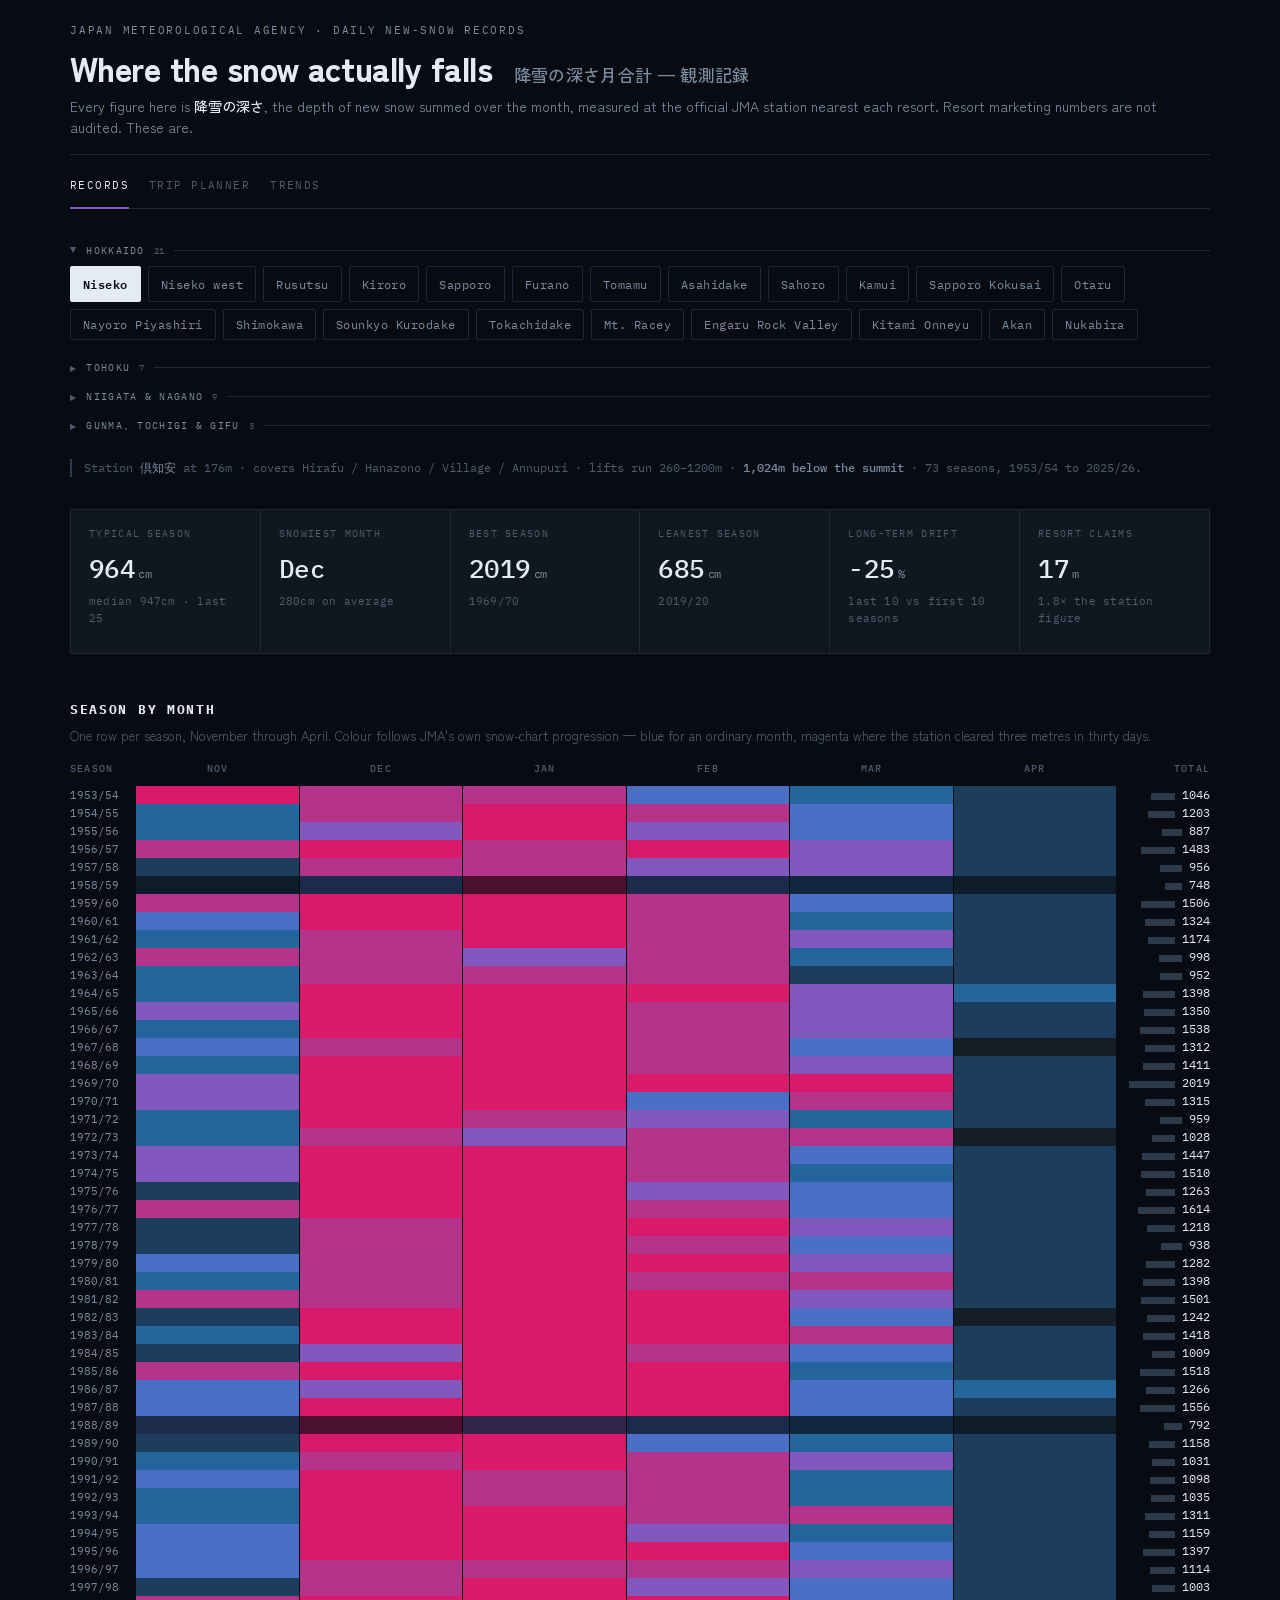
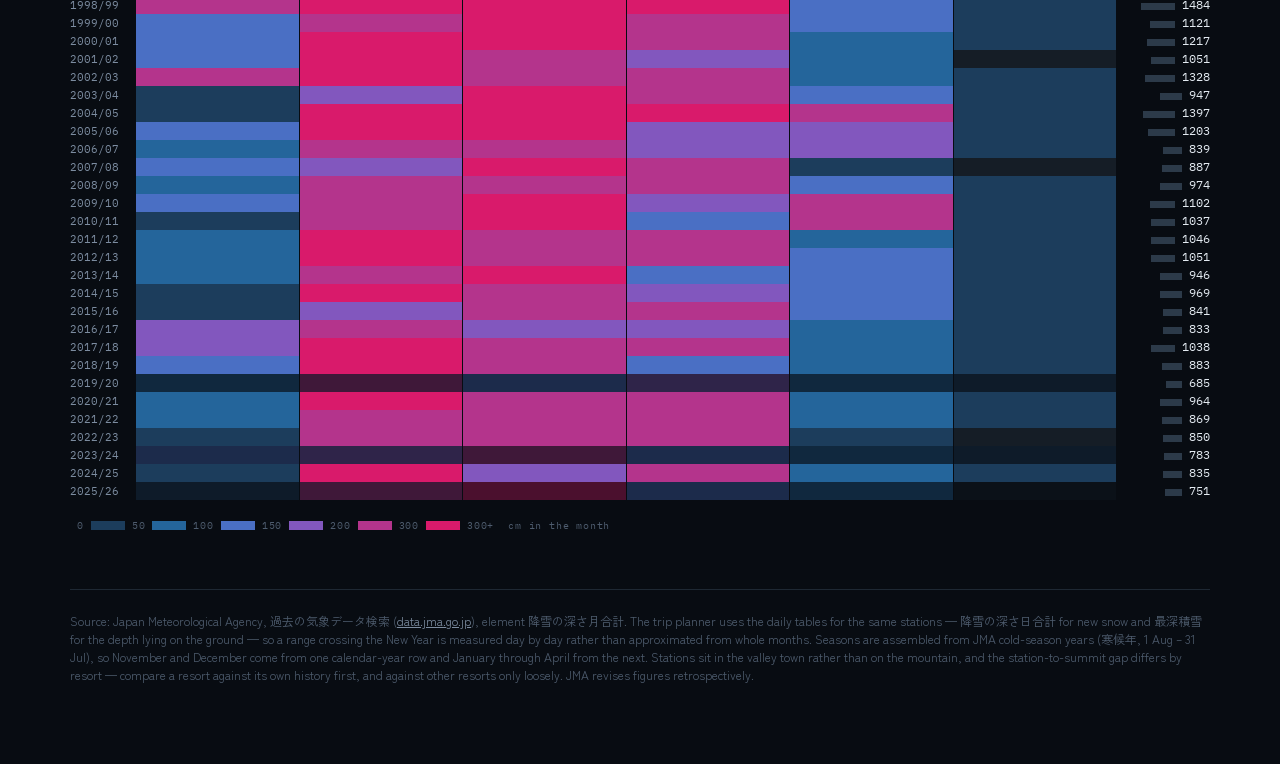
==== commit d2f7b12c: "Replace the floating All/None pair with a tri-state region checkbox The two buttons were absolutely " ====
--- a/index.html
+++ b/index.html
@@ -140,27 +140,34 @@
       if(!ks.length) continue;
       const g = document.createElement("div");
       g.className = "pgroup";
-      const open = firstArea;
+      g.dataset.open = firstArea;
       firstArea = false;
+      const row = document.createElement("div");
+      row.className = "pgrow";
       const head = document.createElement("button");
       head.type = "button";
       head.className = "pghead";
-      head.setAttribute("aria-expanded", open);
+      head.setAttribute("aria-expanded", g.dataset.open);
       head.innerHTML = `<span class="caret">\u25B6</span>`
         + `<span>${multiCountry ? country + " \u00b7 " : ""}${area}</span>`
         + `<span class="n">${ks.length}</span><span class="rule"></span>`;
-      head.onclick = () =>
-        head.setAttribute("aria-expanded", head.getAttribute("aria-expanded") !== "true");
+      head.onclick = () => {
+        const open = g.dataset.open !== "true";
+        g.dataset.open = open;
+        head.setAttribute("aria-expanded", open);
+      };
+      row.appendChild(head);
       const body = document.createElement("div");
       body.className = "pgbody";
       ks.forEach(k => {
-        const b = document.createElement("button");
-        b.textContent = nameOf(k); b.dataset.k = k;
-        b.setAttribute("aria-pressed","false");
-        b.onclick = () => select(k);
-        body.appendChild(b);
+        const btn = document.createElement("button");
+        btn.type = "button";
+        btn.textContent = nameOf(k); btn.dataset.k = k;
+        btn.setAttribute("aria-pressed","false");
+        btn.onclick = () => select(k);
+        body.appendChild(btn);
       });
-      g.append(head, body);
+      g.append(row, body);
       nav.appendChild(g);
     }
   }
--- a/site.css
+++ b/site.css
@@ -32,8 +32,24 @@
 /* ---------- resort picker ---------- */
 .picker{margin:26px 0 8px}
 .pgroup{display:block;margin-bottom:6px}
+.pgrow{display:flex;align-items:center}
+/* Tri-state region selector: empty, part-filled, filled. Sits beside the
+   caret rather than floating over the header rule. */
+.pgsel{
+  flex:0 0 auto;background:none;border:0;padding:6px 9px 6px 0;
+  cursor:pointer;line-height:0
+}
+.pgsel i{
+  display:block;width:11px;height:11px;border:1px solid var(--edge2);
+  position:relative;background:transparent;transition:.12s
+}
+.pgsel:hover i{border-color:var(--ice)}
+.pgsel:focus-visible{outline:2px solid var(--s3);outline-offset:2px}
+.pgsel[data-state=all] i{background:var(--ice);border-color:var(--ice)}
+.pgsel[data-state=some] i{border-color:var(--mute)}
+.pgsel[data-state=some] i::after{content:"";position:absolute;inset:2px;background:var(--mute)}
 .pghead{
-  display:flex;align-items:center;gap:9px;width:100%;background:none;border:0;
+  display:flex;align-items:center;gap:9px;flex:1;background:none;border:0;
   padding:5px 0;cursor:pointer;text-align:left;
   font-family:var(--mono);font-size:10px;letter-spacing:.13em;
   text-transform:uppercase;color:var(--mute)
@@ -44,16 +60,18 @@
 .pghead[aria-expanded=true] .caret{transform:rotate(90deg)}
 .pghead .n{color:var(--dim);letter-spacing:.06em;font-size:9px}
 .pghead .rule{flex:1;height:1px;background:var(--edge)}
+.pgroup[data-open=false] .pgbody{display:none}
 .pgbody{display:flex;flex-wrap:wrap;gap:7px;padding:4px 0 10px}
-.pghead[aria-expanded=false] + .pgbody{display:none}
-.picker button{
+/* Resort buttons only. `.picker button` would outrank .pghead and .pgsel on
+   specificity and give the region header a border and padding. */
+.pgbody button{
   font-family:var(--mono);font-size:12px;letter-spacing:.04em;
   background:transparent;color:var(--mute);border:1px solid var(--edge);
   padding:7px 12px;border-radius:2px;cursor:pointer;transition:.14s
 }
-.picker button:hover{border-color:var(--edge2);color:var(--ice)}
-.picker button[aria-pressed=true]{background:var(--ice);color:var(--void);border-color:var(--ice);font-weight:600}
-.picker button:focus-visible{outline:2px solid var(--s3);outline-offset:2px}
+.pgbody button:hover{border-color:var(--edge2);color:var(--ice)}
+.pgbody button[aria-pressed=true]{background:var(--ice);color:var(--void);border-color:var(--ice);font-weight:600}
+.pgbody button:focus-visible{outline:2px solid var(--s3);outline-offset:2px}
 tr.partial .sea abbr{border:0;text-decoration:none;color:var(--s3);cursor:help;padding-left:2px}
 
 .station{
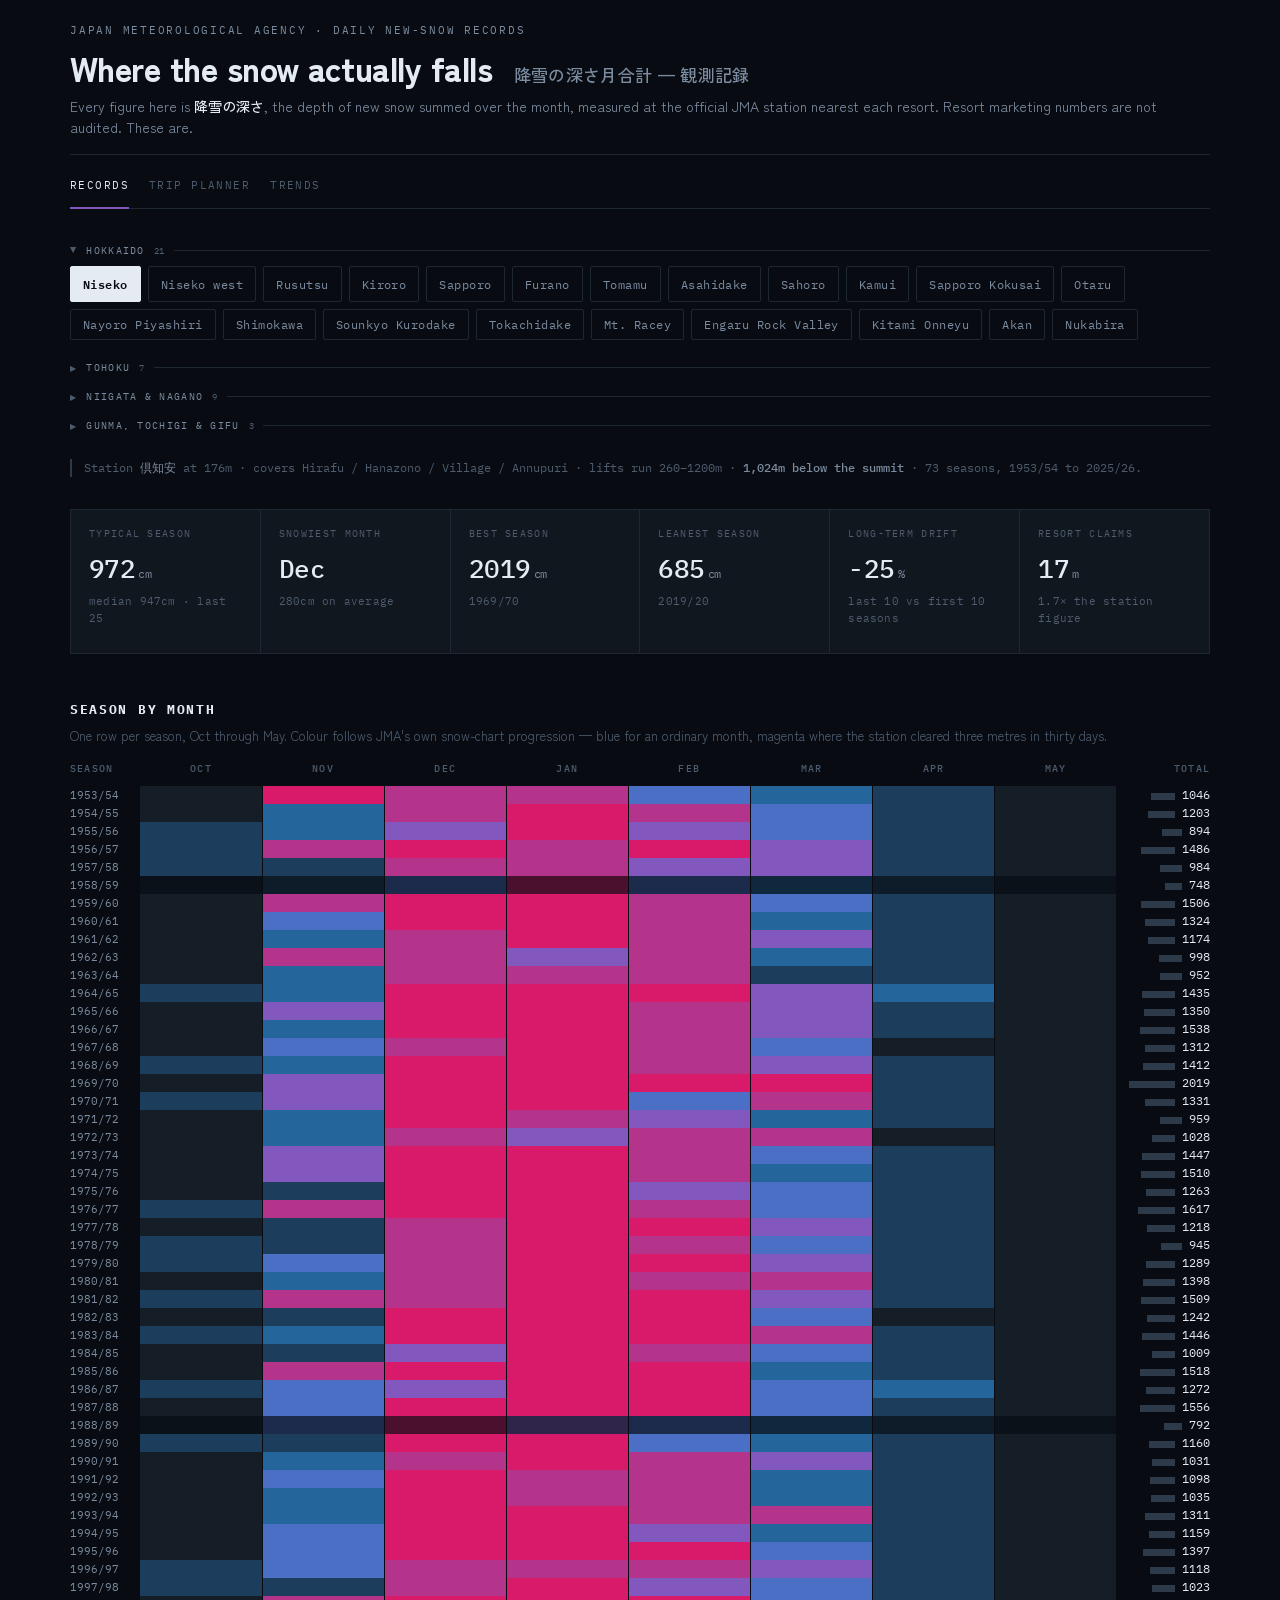
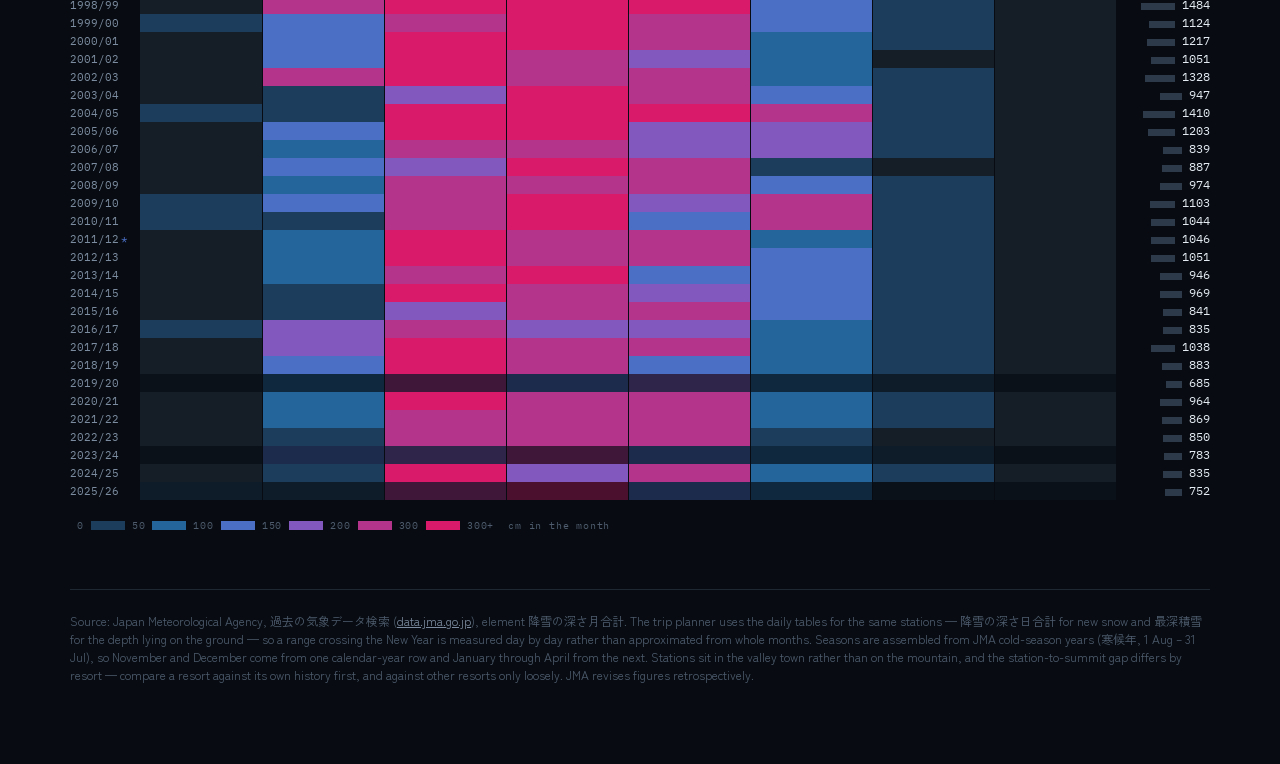
==== commit 854d747b: "Split the site build from the Japan fetcher, and widen the season to Oct-May The README and the modu" ====
--- a/index.html
+++ b/index.html
@@ -75,15 +75,10 @@
 
 <section>
   <h2>Season by month</h2>
-  <p class="hint">One row per season, November through April. Colour follows JMA's own
-  snow-chart progression — blue for an ordinary month, magenta where the station cleared
-  three metres in thirty days.</p>
+  <p class="hint" id="mxhint"></p>
   <div class="matrix">
     <table id="matrix">
-      <thead><tr>
-        <th class="sea">Season</th><th>Nov</th><th>Dec</th><th>Jan</th>
-        <th>Feb</th><th>Mar</th><th>Apr</th><th class="tot">Total</th>
-      </tr></thead>
+      <thead><tr id="mhead"></tr></thead>
       <tbody></tbody>
     </table>
   </div>
@@ -95,12 +90,15 @@
 </div>
 
 <script>
-const DATA = {"akan":{"station_ja":"阿寒湖畔","station_m":426.0,"name":"Akan","country":"Japan","area":"Hokkaido","region":"釧路","station_id":"19-0091","daily":"19-0091","areas":"Akan Kohan","base":null,"top":null,"claimed_m":null,"note":"阿寒湖畔 station at 426m; resort elevations not yet filled in","seasons":[{"s":"1986/87","m":[65,122,176,104,92,31],"t":590,"i":0},{"s":"1987/88","m":[62,155,84,108,157,47],"t":613,"i":0},{"s":"1988/89","m":[179,77,112,100,173,82],"t":723,"i":0},{"s":"1989/90","m":[1,125,143,97,155,50],"t":571,"i":0},{"s":"1990/91","m":[4,124,133,166,99,24],"t":550,"i":0},{"s":"1991/92","m":[64,244,131,91,80,56],"t":666,"i":0},{"s":"1992/93","m":[120,181,202,129,137,115],"t":884,"i":0},{"s":"1993/94","m":[50,177,132,160,154,100],"t":773,"i":0},{"s":"1994/95","m":[103,246,155,156,124,81],"t":865,"i":0},{"s":"1995/96","m":[14,172,116,74,145,119],"t":640,"i":0},{"s":"1996/97","m":[27,140,147,160,73,83],"t":630,"i":0},{"s":"1997/98","m":[6,103,126,85,119,31],"t":470,"i":0},{"s":"1998/99","m":[95,128,134,99,147,55],"t":658,"i":0},{"s":"1999/00","m":[29,158,227,73,182,135],"t":804,"i":0},{"s":"2000/01","m":[80,161,123,91,94,7],"t":556,"i":0},{"s":"2001/02","m":[22,104,174,136,64,16],"t":516,"i":0},{"s":"2002/03","m":[63,115,194,81,161,80],"t":694,"i":0},{"s":"2003/04","m":[0,117,335,153,122,43],"t":770,"i":0},{"s":"2004/05","m":[0,147,132,85,122,75],"t":561,"i":0},{"s":"2005/06","m":[31,189,153,84,134,94],"t":685,"i":0},{"s":"2006/07","m":[7,112,89,125,168,98],"t":599,"i":0},{"s":"2007/08","m":[18,57,54,80,34,96],"t":339,"i":0},{"s":"2008/09","m":[0,68,130,105,63,27],"t":393,"i":0},{"s":"2009/10","m":[8,114,100,50,103,31],"t":406,"i":0},{"s":"2010/11","m":[0,107,75,55,82,10],"t":329,"i":0},{"s":"2011/12","m":[0,128,123,52,85,34],"t":422,"i":0},{"s":"2012/13","m":[42,173,88,53,69,27],"t":452,"i":0},{"s":"2013/14","m":[7,93,70,89,154,39],"t":452,"i":0},{"s":"2014/15","m":[0,118,114,179,118,15],"t":544,"i":0},{"s":"2015/16","m":[59,28,169,79,34,25],"t":394,"i":0},{"s":"2016/17","m":[46,92,98,31,82,29],"t":378,"i":0},{"s":"2017/18","m":[30,102,64,62,76,21],"t":355,"i":0},{"s":"2018/19","m":[4,72,102,34,56,15],"t":283,"i":0},{"s":"2019/20","m":[10,31,65,58,81,10],"t":255,"i":0},{"s":"2020/21","m":[9,18,123,49,55,14],"t":268,"i":0},{"s":"2021/22","m":[15,43,123,54,92,21],"t":348,"i":0},{"s":"2022/23","m":[1,78,59,57,42,0],"t":237,"i":0},{"s":"2023/24","m":[3,37,83,53,83,9],"t":268,"i":0},{"s":"2024/25","m":[2,25,85,86,87,28],"t":313,"i":0},{"s":"2025/26","m":[7,125,44,44,75,5],"t":300,"i":0}]},"ani":{"station_ja":"阿仁合","station_m":120.0,"name":"Ani","country":"Japan","area":"Tohoku","region":"秋田県","station_id":"32-1131","daily":"32-1131","areas":"Ani","base":537,"top":1200,"claimed_m":null,"note":"Aniai 120m; Ani base 200m","seasons":[{"s":"1979/80","m":[0,102,236,224,98,15],"t":675,"i":0},{"s":"1980/81","m":[0,186,297,166,99,0],"t":748,"i":1},{"s":"1981/82","m":[50,219,355,435,186,0],"t":1245,"i":1},{"s":"1982/83","m":[76,264,452,476,347,0],"t":1615,"i":0},{"s":"1983/84","m":[47,269,264,326,346,61],"t":1313,"i":0},{"s":"1984/85","m":[18,150,81,190,131,18],"t":588,"i":0},{"s":"1985/86","m":[57,274,380,274,98,25],"t":1108,"i":0},{"s":"1986/87","m":[33,81,382,218,181,3],"t":898,"i":0},{"s":"1987/88","m":[70,165,273,308,125,1],"t":942,"i":0},{"s":"1988/89","m":[0,191,158,116,17,0],"t":482,"i":0},{"s":"1989/90","m":[22,189,328,69,0,0],"t":608,"i":1},{"s":"1990/91","m":[7,161,601,247,151,15],"t":1182,"i":0},{"s":"1991/92","m":[17,193,267,274,143,0],"t":894,"i":0},{"s":"1992/93","m":[0,34,0,250,129,0],"t":413,"i":1},{"s":"1993/94","m":[22,25,185,279,210,29],"t":750,"i":0},{"s":"1994/95","m":[0,217,337,189,113,31],"t":887,"i":0},{"s":"1995/96","m":[30,159,242,243,189,27],"t":890,"i":0},{"s":"1996/97","m":[56,123,251,193,104,19],"t":746,"i":0},{"s":"1997/98","m":[0,123,305,177,86,7],"t":698,"i":0},{"s":"1998/99","m":[97,162,308,269,156,44],"t":1036,"i":0},{"s":"1999/00","m":[39,153,231,280,204,20],"t":927,"i":0},{"s":"2000/01","m":[32,164,286,190,197,15],"t":884,"i":0},{"s":"2001/02","m":[7,198,223,162,109,0],"t":699,"i":0},{"s":"2002/03","m":[89,186,313,162,141,14],"t":905,"i":0},{"s":"2003/04","m":[0,97,289,180,166,0],"t":732,"i":0},{"s":"2004/05","m":[0,130,317,306,169,46],"t":968,"i":0},{"s":"2005/06","m":[6,313,313,202,230,40],"t":1104,"i":0},{"s":"2006/07","m":[0,89,155,150,194,0],"t":588,"i":0},{"s":"2007/08","m":[20,134,267,168,50,0],"t":639,"i":0},{"s":"2008/09","m":[31,115,273,174,98,0],"t":691,"i":0},{"s":"2009/10","m":[0,140,232,121,115,0],"t":608,"i":0},{"s":"2010/11","m":[12,149,307,73,159,14],"t":714,"i":0},{"s":"2011/12","m":[22,241,269,167,103,32],"t":834,"i":0},{"s":"2012/13","m":[10,245,247,216,66,1],"t":785,"i":0},{"s":"2013/14","m":[46,179,287,221,144,10],"t":887,"i":0},{"s":"2014/15","m":[0,318,250,160,76,1],"t":805,"i":0},{"s":"2015/16","m":[0,55,214,195,45,0],"t":509,"i":0},{"s":"2016/17","m":[20,107,239,193,102,5],"t":666,"i":0},{"s":"2017/18","m":[66,239,220,200,51,1],"t":777,"i":0},{"s":"2018/19","m":[5,229,206,126,70,9],"t":645,"i":0},{"s":"2019/20","m":[8,139,137,163,30,0],"t":477,"i":0},{"s":"2020/21","m":[3,164,245,182,7,2],"t":603,"i":0},{"s":"2021/22","m":[0,169,301,147,56,1],"t":674,"i":0},{"s":"2022/23","m":[0,199,193,163,10,0],"t":565,"i":0},{"s":"2023/24","m":[53,141,204,110,128,0],"t":636,"i":0},{"s":"2024/25","m":[12,284,203,198,69,4],"t":770,"i":0},{"s":"2025/26","m":[28,159,391,94,53,0],"t":725,"i":0}]},"aomori-spring":{"station_ja":"鰺ケ沢","station_m":40.0,"name":"Aomori Spring","country":"Japan","area":"Tohoku","region":"青森県","station_id":"31-0163","daily":"31-0163","areas":"Aomori Spring","base":376,"top":921,"claimed_m":null,"note":"Ajigasawa 40m; resort base 200m","seasons":[{"s":"1983/84","m":[16,95,207,167,128,20],"t":633,"i":0},{"s":"1984/85","m":[5,147,195,117,78,0],"t":542,"i":1},{"s":"1985/86","m":[11,166,295,210,84,0],"t":766,"i":0},{"s":"1986/87","m":[15,27,185,125,76,0],"t":428,"i":0},{"s":"1987/88","m":[10,128,101,191,85,0],"t":515,"i":1},{"s":"1988/89","m":[5,83,139,81,5,1],"t":314,"i":0},{"s":"1989/90","m":[0,66,200,39,1,0],"t":306,"i":0},{"s":"1990/91","m":[5,7,166,222,57,0],"t":457,"i":0},{"s":"1991/92","m":[0,83,113,184,51,0],"t":431,"i":1},{"s":"1992/93","m":[1,30,43,114,16,0],"t":204,"i":0},{"s":"1993/94","m":[0,85,137,135,24,0],"t":381,"i":1},{"s":"1994/95","m":[0,0,135,189,146,0],"t":470,"i":0},{"s":"1995/96","m":[0,108,131,136,77,10],"t":462,"i":0},{"s":"1996/97","m":[0,0,0,0,0,0],"t":0,"i":1},{"s":"1997/98","m":[0,100,168,85,28,1],"t":382,"i":0},{"s":"1998/99","m":[40,61,171,195,91,9],"t":567,"i":0},{"s":"1999/00","m":[29,98,150,210,97,0],"t":584,"i":0},{"s":"2000/01","m":[1,98,203,132,77,4],"t":515,"i":0},{"s":"2001/02","m":[12,72,160,92,31,0],"t":367,"i":0},{"s":"2002/03","m":[24,103,187,100,75,0],"t":489,"i":0},{"s":"2003/04","m":[0,45,182,76,62,17],"t":382,"i":0},{"s":"2004/05","m":[0,92,193,193,80,5],"t":563,"i":0},{"s":"2005/06","m":[0,199,168,118,70,0],"t":555,"i":0},{"s":"2006/07","m":[0,63,146,51,50,0],"t":310,"i":0},{"s":"2007/08","m":[14,50,117,121,44,0],"t":346,"i":0},{"s":"2008/09","m":[16,48,125,86,60,3],"t":338,"i":0},{"s":"2009/10","m":[0,89,172,164,104,0],"t":529,"i":0},{"s":"2010/11","m":[0,101,176,86,102,1],"t":466,"i":0},{"s":"2011/12","m":[8,115,157,114,103,14],"t":511,"i":0},{"s":"2012/13","m":[0,105,154,123,45,0],"t":427,"i":0},{"s":"2013/14","m":[10,49,136,135,104,0],"t":434,"i":0},{"s":"2014/15","m":[0,121,122,81,14,0],"t":338,"i":0},{"s":"2015/16","m":[0,50,136,63,32,0],"t":281,"i":0},{"s":"2016/17","m":[13,86,114,107,64,0],"t":384,"i":0},{"s":"2017/18","m":[19,119,106,96,24,0],"t":364,"i":0},{"s":"2018/19","m":[0,141,73,39,17,0],"t":270,"i":0},{"s":"2019/20","m":[0,46,25,64,4,0],"t":139,"i":0},{"s":"2020/21","m":[0,81,63,48,0,0],"t":192,"i":0},{"s":"2021/22","m":[0,91,130,62,16,0],"t":299,"i":0},{"s":"2022/23","m":[0,53,92,70,0,0],"t":215,"i":0},{"s":"2023/24","m":[11,51,39,42,35,0],"t":178,"i":0},{"s":"2024/25","m":[0,119,131,120,19,0],"t":389,"i":0},{"s":"2025/26","m":[0,26,219,67,4,0],"t":316,"i":0}]},"appi":{"station_ja":"岩手松尾","station_m":275.0,"name":"Appi","country":"Japan","area":"Tohoku","region":"岩手県","station_id":"33-0214","daily":"33-0214","areas":"Appi Kogen","base":620,"top":1304,"claimed_m":18,"note":"Iwate-Matsuo 275m, at the foot of Hachimantai; Appi base 500m","seasons":[{"s":"1991/92","m":[0,141,106,115,71,5],"t":438,"i":0},{"s":"1992/93","m":[11,95,137,197,106,0],"t":546,"i":0},{"s":"1993/94","m":[19,99,166,130,47,0],"t":461,"i":0},{"s":"1994/95","m":[0,120,145,114,62,13],"t":454,"i":0},{"s":"1995/96","m":[1,134,166,93,89,7],"t":490,"i":0},{"s":"1996/97","m":[3,52,138,173,63,18],"t":447,"i":0},{"s":"1997/98","m":[0,62,198,71,32,15],"t":378,"i":0},{"s":"1998/99","m":[57,109,129,176,98,18],"t":587,"i":0},{"s":"1999/00","m":[18,88,132,176,150,9],"t":573,"i":0},{"s":"2000/01","m":[20,98,153,126,89,0],"t":486,"i":0},{"s":"2001/02","m":[1,124,160,29,46,0],"t":360,"i":0},{"s":"2002/03","m":[32,54,158,90,71,0],"t":405,"i":0},{"s":"2003/04","m":[1,45,134,114,81,18],"t":393,"i":0},{"s":"2004/05","m":[0,24,147,162,70,0],"t":403,"i":0},{"s":"2005/06","m":[0,212,137,124,23,0],"t":496,"i":0},{"s":"2006/07","m":[0,36,47,130,51,0],"t":264,"i":0},{"s":"2007/08","m":[27,156,98,100,19,0],"t":400,"i":0},{"s":"2008/09","m":[5,80,172,109,43,0],"t":409,"i":0},{"s":"2009/10","m":[11,69,176,80,53,6],"t":395,"i":0},{"s":"2010/11","m":[0,151,106,93,47,0],"t":397,"i":0},{"s":"2011/12","m":[23,99,75,100,102,17],"t":416,"i":0},{"s":"2012/13","m":[9,65,100,93,18,0],"t":285,"i":0},{"s":"2013/14","m":[0,57,141,74,121,0],"t":393,"i":0},{"s":"2014/15","m":[0,120,78,74,52,0],"t":324,"i":0},{"s":"2015/16","m":[0,26,45,52,22,0],"t":145,"i":0},{"s":"2016/17","m":[2,34,82,91,6,0],"t":215,"i":0},{"s":"2017/18","m":[24,47,46,121,40,1],"t":279,"i":0},{"s":"2018/19","m":[8,131,116,65,51,18],"t":389,"i":0},{"s":"2019/20","m":[7,67,63,64,12,0],"t":213,"i":0},{"s":"2020/21","m":[12,90,116,52,0,0],"t":270,"i":0},{"s":"2021/22","m":[0,70,137,64,59,0],"t":330,"i":0},{"s":"2022/23","m":[0,105,92,106,1,0],"t":304,"i":0},{"s":"2023/24","m":[14,52,32,37,33,0],"t":168,"i":0},{"s":"2024/25","m":[0,62,102,75,35,0],"t":274,"i":0},{"s":"2025/26","m":[8,55,107,19,7,0],"t":196,"i":0}]},"asahidake":{"station_ja":"旭川","station_m":119.8,"name":"Asahidake","country":"Japan","area":"Hokkaido","region":"上川","station_id":"12-47407","daily":"12-47407","areas":"Asahidake ropeway","base":1100,"top":1600,"claimed_m":14,"note":"Asahikawa 120m; Asahidake ropeway base 1100m — big gap","seasons":[{"s":"1953/54","m":[303,125,163,67,66,12],"t":736,"i":0},{"s":"1954/55","m":[92,91,93,182,109,39],"t":606,"i":0},{"s":"1955/56","m":[68,138,193,131,46,12],"t":588,"i":0},{"s":"1956/57","m":[135,167,174,84,85,62],"t":707,"i":0},{"s":"1957/58","m":[56,94,245,87,131,26],"t":639,"i":0},{"s":"1958/59","m":[15,157,150,61,53,15],"t":451,"i":0},{"s":"1959/60","m":[147,195,128,137,36,25],"t":668,"i":0},{"s":"1960/61","m":[53,138,151,129,71,8],"t":550,"i":0},{"s":"1961/62","m":[87,105,128,96,147,0],"t":563,"i":0},{"s":"1962/63","m":[100,111,48,27,53,35],"t":374,"i":0},{"s":"1963/64","m":[61,132,116,62,19,23],"t":413,"i":0},{"s":"1964/65","m":[70,166,118,160,95,44],"t":653,"i":0},{"s":"1965/66","m":[204,165,215,176,170,14],"t":944,"i":0},{"s":"1966/67","m":[69,194,204,68,43,28],"t":606,"i":0},{"s":"1967/68","m":[104,84,167,71,79,1],"t":506,"i":0},{"s":"1968/69","m":[25,99,182,151,53,12],"t":522,"i":0},{"s":"1969/70","m":[135,211,83,139,101,5],"t":674,"i":0},{"s":"1970/71","m":[84,209,111,81,76,2],"t":563,"i":0},{"s":"1971/72","m":[72,203,110,72,13,6],"t":476,"i":0},{"s":"1972/73","m":[77,151,123,177,35,2],"t":565,"i":0},{"s":"1973/74","m":[168,208,70,70,60,30],"t":606,"i":0},{"s":"1974/75","m":[137,244,144,66,38,2],"t":631,"i":0},{"s":"1975/76","m":[22,124,165,79,73,9],"t":472,"i":0},{"s":"1976/77","m":[129,224,151,129,83,8],"t":724,"i":0},{"s":"1977/78","m":[60,172,121,124,57,9],"t":543,"i":0},{"s":"1978/79","m":[56,163,186,102,79,18],"t":604,"i":0},{"s":"1979/80","m":[89,93,126,123,170,29],"t":630,"i":0},{"s":"1980/81","m":[74,152,140,206,94,6],"t":672,"i":0},{"s":"1981/82","m":[247,163,199,70,116,20],"t":815,"i":0},{"s":"1982/83","m":[54,199,255,98,44,0],"t":650,"i":0},{"s":"1983/84","m":[65,162,200,97,39,13],"t":576,"i":0},{"s":"1984/85","m":[159,121,126,121,54,0],"t":581,"i":0},{"s":"1985/86","m":[159,187,114,64,58,12],"t":594,"i":0},{"s":"1986/87","m":[200,151,219,113,144,30],"t":857,"i":0},{"s":"1987/88","m":[156,184,184,181,67,15],"t":787,"i":0},{"s":"1988/89","m":[122,265,180,86,49,2],"t":704,"i":0},{"s":"1989/90","m":[46,239,111,56,23,13],"t":488,"i":0},{"s":"1990/91","m":[43,125,87,71,108,1],"t":435,"i":0},{"s":"1991/92","m":[184,143,158,169,50,2],"t":706,"i":0},{"s":"1992/93","m":[116,168,150,129,46,18],"t":627,"i":0},{"s":"1993/94","m":[128,278,230,137,130,9],"t":912,"i":0},{"s":"1994/95","m":[64,234,129,43,9,14],"t":493,"i":0},{"s":"1995/96","m":[59,132,295,65,96,23],"t":670,"i":0},{"s":"1996/97","m":[167,193,142,102,132,14],"t":750,"i":0},{"s":"1997/98","m":[0,176,165,81,66,10],"t":498,"i":0},{"s":"1998/99","m":[124,254,256,197,95,11],"t":937,"i":0},{"s":"1999/00","m":[58,183,194,83,173,43],"t":734,"i":0},{"s":"2000/01","m":[165,272,111,141,50,1],"t":740,"i":0},{"s":"2001/02","m":[47,295,125,88,43,0],"t":598,"i":0},{"s":"2002/03","m":[181,218,141,66,24,3],"t":633,"i":0},{"s":"2003/04","m":[15,182,128,182,97,20],"t":624,"i":0},{"s":"2004/05","m":[78,228,122,106,115,1],"t":650,"i":0},{"s":"2005/06","m":[71,161,180,136,112,25],"t":685,"i":0},{"s":"2006/07","m":[68,146,175,109,66,6],"t":570,"i":0},{"s":"2007/08","m":[141,176,152,113,19,0],"t":601,"i":0},{"s":"2008/09","m":[106,196,116,158,103,0],"t":679,"i":0},{"s":"2009/10","m":[61,164,197,102,178,35],"t":737,"i":0},{"s":"2010/11","m":[39,89,197,89,84,17],"t":515,"i":0},{"s":"2011/12","m":[62,174,78,122,79,44],"t":559,"i":0},{"s":"2012/13","m":[87,169,76,86,134,24],"t":576,"i":0},{"s":"2013/14","m":[66,137,193,55,66,36],"t":553,"i":0},{"s":"2014/15","m":[35,146,80,39,64,0],"t":364,"i":0},{"s":"2015/16","m":[60,149,110,133,25,0],"t":477,"i":0},{"s":"2016/17","m":[203,151,72,84,43,5],"t":558,"i":0},{"s":"2017/18","m":[93,189,114,104,60,6],"t":566,"i":0},{"s":"2018/19","m":[41,158,140,117,78,6],"t":540,"i":0},{"s":"2019/20","m":[67,110,90,94,40,1],"t":402,"i":0},{"s":"2020/21","m":[39,199,110,121,59,0],"t":528,"i":0},{"s":"2021/22","m":[44,111,89,103,71,5],"t":423,"i":0},{"s":"2022/23","m":[18,155,120,73,19,2],"t":387,"i":0},{"s":"2023/24","m":[74,179,94,73,65,10],"t":495,"i":0},{"s":"2024/25","m":[59,171,67,93,63,3],"t":456,"i":0},{"s":"2025/26","m":[79,162,100,96,43,0],"t":480,"i":0}],"shares":["Kamui"]},"engaru":{"station_ja":"遠軽","station_m":80.0,"name":"Engaru Rock Valley","country":"Japan","area":"Hokkaido","region":"網走・北見・紋別","station_id":"17-0069","daily":"17-0069","areas":"Engaru Rock Valley","base":null,"top":null,"claimed_m":null,"note":"遠軽 station at 80m; resort elevations not yet filled in","seasons":[{"s":"1984/85","m":[8,166,270,305,167,34],"t":950,"i":0},{"s":"1985/86","m":[26,154,133,144,108,33],"t":598,"i":0},{"s":"1986/87","m":[44,134,231,113,126,20],"t":668,"i":0},{"s":"1987/88","m":[0,142,125,87,136,5],"t":495,"i":0},{"s":"1988/89","m":[108,141,198,163,197,90],"t":897,"i":0},{"s":"1989/90","m":[32,162,184,91,150,27],"t":646,"i":0},{"s":"1990/91","m":[0,20,160,188,137,0],"t":505,"i":0},{"s":"1991/92","m":[0,168,232,194,118,8],"t":720,"i":0},{"s":"1992/93","m":[11,82,155,183,177,111],"t":719,"i":0},{"s":"1993/94","m":[37,195,150,186,150,63],"t":781,"i":0},{"s":"1994/95","m":[1,98,139,167,104,27],"t":536,"i":0},{"s":"1995/96","m":[18,155,184,104,141,25],"t":627,"i":0},{"s":"1996/97","m":[20,102,148,132,71,0],"t":473,"i":0},{"s":"1997/98","m":[15,96,322,301,269,1],"t":1004,"i":0},{"s":"1998/99","m":[124,97,94,75,157,38],"t":585,"i":0},{"s":"1999/00","m":[24,129,193,85,98,91],"t":620,"i":0},{"s":"2000/01","m":[79,135,118,99,140,7],"t":578,"i":0},{"s":"2001/02","m":[4,83,126,93,70,0],"t":376,"i":0},{"s":"2002/03","m":[34,57,95,52,101,13],"t":352,"i":0},{"s":"2003/04","m":[0,108,246,148,72,28],"t":602,"i":0},{"s":"2004/05","m":[8,125,122,81,70,26],"t":432,"i":0},{"s":"2005/06","m":[0,158,65,80,112,47],"t":462,"i":0},{"s":"2006/07","m":[12,162,85,122,58,27],"t":466,"i":0},{"s":"2007/08","m":[1,57,97,95,19,0],"t":269,"i":0},{"s":"2008/09","m":[15,93,134,132,77,31],"t":482,"i":0},{"s":"2009/10","m":[30,40,201,99,94,19],"t":483,"i":0},{"s":"2010/11","m":[0,82,112,94,104,5],"t":397,"i":0},{"s":"2011/12","m":[4,159,118,88,94,56],"t":519,"i":0},{"s":"2012/13","m":[32,166,126,89,112,39],"t":564,"i":0},{"s":"2013/14","m":[25,138,120,111,136,60],"t":590,"i":0},{"s":"2014/15","m":[0,102,114,160,86,0],"t":462,"i":0},{"s":"2015/16","m":[68,62,162,102,51,28],"t":473,"i":0},{"s":"2016/17","m":[102,162,143,68,36,1],"t":512,"i":0},{"s":"2017/18","m":[67,132,105,117,68,15],"t":504,"i":0},{"s":"2018/19","m":[2,90,137,45,95,7],"t":376,"i":0},{"s":"2019/20","m":[1,39,124,89,72,9],"t":334,"i":0},{"s":"2020/21","m":[7,90,156,71,73,18],"t":415,"i":0},{"s":"2021/22","m":[12,55,131,91,104,12],"t":405,"i":0},{"s":"2022/23","m":[2,149,83,125,14,16],"t":389,"i":0},{"s":"2023/24","m":[11,72,99,96,56,5],"t":339,"i":0},{"s":"2024/25","m":[0,45,73,76,103,13],"t":310,"i":0},{"s":"2025/26","m":[4,145,54,56,83,0],"t":342,"i":0}]},"furano":{"station_ja":"富良野","station_m":174.0,"name":"Furano","country":"Japan","area":"Hokkaido","region":"上川","station_id":"12-0021","daily":"12-0021","areas":"Furano","base":235,"top":1074,"claimed_m":9,"note":"Furano 173m; resort base 235m, top 1074m","seasons":[{"s":"1979/80","m":[10,46,115,12,10,12],"t":205,"i":0},{"s":"1980/81","m":[10,21,0,0,0,0],"t":31,"i":1},{"s":"1981/82","m":[58,32,68,131,109,0],"t":398,"i":0},{"s":"1982/83","m":[82,291,259,186,145,5],"t":968,"i":0},{"s":"1983/84","m":[40,252,188,158,134,54],"t":826,"i":0},{"s":"1984/85","m":[168,98,189,148,127,8],"t":738,"i":0},{"s":"1985/86","m":[167,213,167,175,195,58],"t":975,"i":0},{"s":"1986/87","m":[154,196,157,171,149,77],"t":904,"i":0},{"s":"1987/88","m":[83,178,160,168,124,17],"t":730,"i":0},{"s":"1988/89","m":[125,186,174,106,100,0],"t":691,"i":0},{"s":"1989/90","m":[6,180,197,116,81,0],"t":580,"i":0},{"s":"1990/91","m":[0,99,94,168,165,0],"t":526,"i":0},{"s":"1991/92","m":[146,136,238,160,108,7],"t":795,"i":0},{"s":"1992/93","m":[57,154,191,172,61,0],"t":635,"i":0},{"s":"1993/94","m":[69,206,189,137,169,24],"t":794,"i":0},{"s":"1994/95","m":[41,147,131,110,50,17],"t":496,"i":0},{"s":"1995/96","m":[26,123,186,93,163,63],"t":654,"i":0},{"s":"1996/97","m":[98,159,148,151,115,18],"t":689,"i":0},{"s":"1997/98","m":[2,147,167,94,161,19],"t":590,"i":0},{"s":"1998/99","m":[98,209,158,156,154,44],"t":819,"i":0},{"s":"1999/00","m":[61,191,178,127,189,76],"t":822,"i":0},{"s":"2000/01","m":[135,182,143,141,100,14],"t":715,"i":0},{"s":"2001/02","m":[108,162,133,112,118,0],"t":633,"i":0},{"s":"2002/03","m":[107,146,150,107,102,16],"t":628,"i":0},{"s":"2003/04","m":[18,159,189,167,137,26],"t":696,"i":0},{"s":"2004/05","m":[66,209,129,132,127,38],"t":701,"i":0},{"s":"2005/06","m":[69,141,140,144,174,60],"t":728,"i":0},{"s":"2006/07","m":[65,200,197,100,96,28],"t":686,"i":0},{"s":"2007/08","m":[90,163,139,126,21,0],"t":539,"i":0},{"s":"2008/09","m":[110,146,104,133,107,0],"t":600,"i":0},{"s":"2009/10","m":[59,160,143,71,125,28],"t":586,"i":0},{"s":"2010/11","m":[19,140,109,83,99,22],"t":472,"i":0},{"s":"2011/12","m":[79,165,89,117,74,67],"t":591,"i":0},{"s":"2012/13","m":[82,153,95,97,137,3],"t":567,"i":0},{"s":"2013/14","m":[30,146,148,61,98,56],"t":539,"i":0},{"s":"2014/15","m":[19,103,113,69,90,0],"t":394,"i":0},{"s":"2015/16","m":[49,145,140,146,63,0],"t":543,"i":0},{"s":"2016/17","m":[117,167,114,88,67,5],"t":558,"i":0},{"s":"2017/18","m":[102,165,143,119,82,2],"t":613,"i":0},{"s":"2018/19","m":[63,172,145,110,91,12],"t":593,"i":0},{"s":"2019/20","m":[113,113,119,134,49,5],"t":533,"i":0},{"s":"2020/21","m":[50,175,92,113,84,0],"t":514,"i":0},{"s":"2021/22","m":[34,79,145,73,79,4],"t":414,"i":0},{"s":"2022/23","m":[0,172,95,117,24,0],"t":408,"i":0},{"s":"2023/24","m":[65,117,134,77,68,4],"t":465,"i":0},{"s":"2024/25","m":[26,132,105,90,64,2],"t":419,"i":0},{"s":"2025/26","m":[28,153,100,70,51,0],"t":402,"i":0}]},"geto":{"station_ja":"湯田","station_m":250.0,"name":"Geto","country":"Japan","area":"Tohoku","region":"岩手県","station_id":"33-0229","daily":"33-0229","areas":"Geto Kogen","base":640,"top":1070,"claimed_m":15,"note":"Yuda 250m; Geto Kogen base 430m","seasons":[{"s":"1979/80","m":[0,112,242,282,100,26],"t":762,"i":0},{"s":"1980/81","m":[0,158,266,117,152,0],"t":693,"i":1},{"s":"1981/82","m":[1,90,152,176,4,1],"t":424,"i":0},{"s":"1982/83","m":[95,104,315,339,147,22],"t":1022,"i":0},{"s":"1983/84","m":[98,306,376,348,239,63],"t":1430,"i":0},{"s":"1984/85","m":[25,233,373,222,115,74],"t":1042,"i":0},{"s":"1985/86","m":[62,294,440,299,108,65],"t":1268,"i":0},{"s":"1986/87","m":[51,138,369,237,177,43],"t":1015,"i":0},{"s":"1987/88","m":[88,242,359,339,156,59],"t":1243,"i":0},{"s":"1988/89","m":[69,263,202,160,97,6],"t":797,"i":0},{"s":"1989/90","m":[39,246,302,71,128,13],"t":799,"i":0},{"s":"1990/91","m":[21,137,355,257,145,26],"t":941,"i":0},{"s":"1991/92","m":[8,195,232,298,146,16],"t":895,"i":0},{"s":"1992/93","m":[31,230,254,288,136,45],"t":984,"i":0},{"s":"1993/94","m":[0,105,320,261,214,61],"t":961,"i":1},{"s":"1994/95","m":[0,204,354,194,147,127],"t":1026,"i":0},{"s":"1995/96","m":[71,284,348,212,158,125],"t":1198,"i":0},{"s":"1996/97","m":[63,196,311,259,154,18],"t":1001,"i":0},{"s":"1997/98","m":[0,139,397,182,240,25],"t":983,"i":0},{"s":"1998/99","m":[57,227,397,324,162,62],"t":1229,"i":0},{"s":"1999/00","m":[101,232,266,408,257,66],"t":1330,"i":0},{"s":"2000/01","m":[20,256,363,292,185,36],"t":1152,"i":0},{"s":"2001/02","m":[57,239,297,172,111,5],"t":881,"i":0},{"s":"2002/03","m":[167,198,357,117,114,3],"t":956,"i":0},{"s":"2003/04","m":[7,93,373,269,170,15],"t":927,"i":0},{"s":"2004/05","m":[0,177,369,312,213,73],"t":1144,"i":0},{"s":"2005/06","m":[33,426,317,205,182,67],"t":1230,"i":0},{"s":"2006/07","m":[0,163,218,175,228,21],"t":805,"i":1},{"s":"2007/08","m":[155,272,310,305,123,20],"t":1185,"i":0},{"s":"2008/09","m":[80,206,286,221,207,22],"t":1022,"i":0},{"s":"2009/10","m":[14,234,375,184,184,94],"t":1085,"i":0},{"s":"2010/11","m":[41,250,427,141,249,86],"t":1194,"i":0},{"s":"2011/12","m":[58,302,328,288,165,75],"t":1216,"i":0},{"s":"2012/13","m":[68,339,371,329,117,28],"t":1252,"i":0},{"s":"2013/14","m":[84,267,427,196,240,60],"t":1274,"i":0},{"s":"2014/15","m":[10,421,260,172,118,34],"t":1015,"i":0},{"s":"2015/16","m":[0,158,310,248,107,0],"t":823,"i":0},{"s":"2016/17","m":[47,215,280,281,165,3],"t":991,"i":0},{"s":"2017/18","m":[129,327,292,274,28,10],"t":1060,"i":0},{"s":"2018/19","m":[36,294,316,219,138,69],"t":1072,"i":0},{"s":"2019/20","m":[44,158,145,174,57,12],"t":590,"i":0},{"s":"2020/21","m":[15,357,357,313,78,25],"t":1145,"i":0},{"s":"2021/22","m":[17,256,393,226,95,9],"t":996,"i":0},{"s":"2022/23","m":[0,258,246,167,28,2],"t":701,"i":0},{"s":"2023/24","m":[93,99,149,80,162,1],"t":584,"i":0},{"s":"2024/25","m":[10,260,216,273,69,2],"t":830,"i":0},{"s":"2025/26","m":[2,193,353,120,53,1],"t":722,"i":0}]},"hakkoda":{"station_ja":"酸ケ湯","station_m":890.0,"name":"Hakkoda","country":"Japan","area":"Tohoku","region":"青森県","station_id":"31-1079","daily":"31-1079","areas":"Hakkoda ropeway","base":658,"top":1324,"claimed_m":17,"note":"Sukayu 890m — on-mountain, Japan's deepest snowpack station","seasons":[{"s":"1979/80","m":[90,265,443,427,173,26],"t":1424,"i":0},{"s":"1980/81","m":[0,212,455,239,197,0],"t":1103,"i":1},{"s":"1981/82","m":[161,169,290,313,173,0],"t":1106,"i":1},{"s":"1982/83","m":[106,305,401,383,196,218],"t":1609,"i":0},{"s":"1983/84","m":[249,407,371,492,293,155],"t":1967,"i":0},{"s":"1984/85","m":[167,375,522,450,157,56],"t":1727,"i":0},{"s":"1985/86","m":[181,440,513,445,228,44],"t":1851,"i":0},{"s":"1986/87","m":[240,306,495,425,297,121],"t":1884,"i":0},{"s":"1987/88","m":[170,274,500,561,240,64],"t":1809,"i":0},{"s":"1988/89","m":[200,396,353,204,172,85],"t":1410,"i":0},{"s":"1989/90","m":[88,409,470,120,201,155],"t":1443,"i":0},{"s":"1990/91","m":[45,220,389,413,301,61],"t":1429,"i":0},{"s":"1991/92","m":[184,390,308,378,210,129],"t":1599,"i":0},{"s":"1992/93","m":[88,336,419,431,167,145],"t":1586,"i":0},{"s":"1993/94","m":[100,444,406,453,250,119],"t":1772,"i":0},{"s":"1994/95","m":[94,430,549,292,270,195],"t":1830,"i":0},{"s":"1995/96","m":[184,460,531,432,357,204],"t":2168,"i":0},{"s":"1996/97","m":[175,323,450,376,264,116],"t":1704,"i":0},{"s":"1997/98","m":[28,267,541,269,170,78],"t":1353,"i":0},{"s":"1998/99","m":[272,372,541,489,333,83],"t":2090,"i":0},{"s":"1999/00","m":[154,344,471,439,162,92],"t":1662,"i":0},{"s":"2000/01","m":[191,438,468,388,255,109],"t":1849,"i":0},{"s":"2001/02","m":[137,464,419,269,270,111],"t":1670,"i":0},{"s":"2002/03","m":[272,404,452,249,218,25],"t":1620,"i":0},{"s":"2003/04","m":[70,374,502,346,243,152],"t":1687,"i":0},{"s":"2004/05","m":[71,279,525,235,69,91],"t":1270,"i":0},{"s":"2005/06","m":[224,528,555,314,285,138],"t":2044,"i":0},{"s":"2006/07","m":[157,366,477,311,237,138],"t":1686,"i":0},{"s":"2007/08","m":[230,356,534,384,139,94],"t":1737,"i":0},{"s":"2008/09","m":[161,268,292,316,246,47],"t":1330,"i":0},{"s":"2009/10","m":[104,247,405,245,196,68],"t":1265,"i":0},{"s":"2010/11","m":[90,326,481,208,241,86],"t":1432,"i":0},{"s":"2011/12","m":[120,474,524,408,257,99],"t":1882,"i":0},{"s":"2012/13","m":[143,472,512,444,269,135],"t":1975,"i":0},{"s":"2013/14","m":[151,302,574,325,336,42],"t":1730,"i":0},{"s":"2014/15","m":[58,491,501,188,168,5],"t":1411,"i":0},{"s":"2015/16","m":[62,250,365,357,126,67],"t":1227,"i":0},{"s":"2016/17","m":[225,302,367,302,190,32],"t":1418,"i":0},{"s":"2017/18","m":[230,367,389,330,142,47],"t":1505,"i":0},{"s":"2018/19","m":[105,436,410,282,257,91],"t":1581,"i":0},{"s":"2019/20","m":[102,324,260,260,162,113],"t":1221,"i":0},{"s":"2020/21","m":[123,452,316,423,64,31],"t":1409,"i":0},{"s":"2021/22","m":[108,437,483,270,140,36],"t":1474,"i":0},{"s":"2022/23","m":[64,358,510,315,45,53],"t":1345,"i":0},{"s":"2023/24","m":[206,262,426,223,211,5],"t":1333,"i":0},{"s":"2024/25","m":[189,534,389,379,170,54],"t":1715,"i":0},{"s":"2025/26","m":[184,429,572,184,97,37],"t":1503,"i":0}]},"hakuba-north":{"station_ja":"小谷","station_m":550.0,"name":"Tsugaike / Cortina","country":"Japan","area":"Niigata & Nagano","region":"長野県","station_id":"48-1411","daily":"48-1411","areas":"Tsugaike / Cortina / Norikura","base":800,"top":1704,"claimed_m":13,"note":"Otari 550m; Tsugaike and Cortina bases 800-900m","seasons":[{"s":"1983/84","m":[58,178,301,387,204,54],"t":1182,"i":0},{"s":"1984/85","m":[0,220,393,164,50,1],"t":828,"i":0},{"s":"1985/86","m":[31,417,292,271,155,66],"t":1232,"i":0},{"s":"1986/87","m":[15,141,369,228,124,10],"t":887,"i":0},{"s":"1987/88","m":[12,170,233,314,133,12],"t":874,"i":0},{"s":"1988/89","m":[97,220,177,183,128,0],"t":805,"i":0},{"s":"1989/90","m":[18,122,361,106,103,7],"t":717,"i":0},{"s":"1990/91","m":[0,110,376,333,127,29],"t":975,"i":0},{"s":"1991/92","m":[9,194,270,312,154,19],"t":958,"i":0},{"s":"1992/93","m":[43,195,182,291,234,69],"t":1014,"i":0},{"s":"1993/94","m":[1,42,312,260,132,33],"t":780,"i":0},{"s":"1994/95","m":[0,182,383,199,81,11],"t":856,"i":0},{"s":"1995/96","m":[8,187,312,244,158,59],"t":968,"i":0},{"s":"1996/97","m":[1,75,355,186,54,0],"t":671,"i":0},{"s":"1997/98","m":[15,95,347,162,136,19],"t":774,"i":0},{"s":"1998/99","m":[0,65,363,303,156,61],"t":948,"i":0},{"s":"1999/00","m":[0,135,155,398,218,39],"t":945,"i":0},{"s":"2000/01","m":[0,127,387,228,254,52],"t":1048,"i":0},{"s":"2001/02","m":[0,255,327,183,133,1],"t":899,"i":0},{"s":"2002/03","m":[37,217,375,165,221,66],"t":1081,"i":0},{"s":"2003/04","m":[0,182,272,255,194,12],"t":915,"i":0},{"s":"2004/05","m":[0,89,396,280,215,51],"t":1031,"i":0},{"s":"2005/06","m":[0,446,313,222,198,70],"t":1249,"i":0},{"s":"2006/07","m":[0,111,159,150,120,6],"t":546,"i":0},{"s":"2007/08","m":[49,210,233,340,138,14],"t":984,"i":0},{"s":"2008/09","m":[20,66,150,149,103,16],"t":504,"i":0},{"s":"2009/10","m":[5,184,251,155,180,9],"t":784,"i":0},{"s":"2010/11","m":[0,86,384,128,263,13],"t":874,"i":0},{"s":"2011/12","m":[0,205,499,234,131,43],"t":1112,"i":0},{"s":"2012/13","m":[6,273,272,249,65,2],"t":867,"i":0},{"s":"2013/14","m":[13,173,217,177,162,19],"t":761,"i":0},{"s":"2014/15","m":[0,374,279,190,134,4],"t":981,"i":0},{"s":"2015/16","m":[2,64,175,213,66,0],"t":520,"i":0},{"s":"2016/17","m":[0,139,285,199,98,3],"t":724,"i":0},{"s":"2017/18","m":[36,252,228,118,21,2],"t":657,"i":0},{"s":"2018/19","m":[0,137,309,126,90,47],"t":709,"i":0},{"s":"2019/20","m":[2,39,80,181,59,0],"t":361,"i":0},{"s":"2020/21","m":[0,206,241,175,38,0],"t":660,"i":0},{"s":"2021/22","m":[0,214,264,265,47,1],"t":791,"i":0},{"s":"2022/23","m":[0,92,267,170,30,0],"t":559,"i":0},{"s":"2023/24","m":[0,73,198,133,187,0],"t":591,"i":0},{"s":"2024/25","m":[3,223,243,232,112,0],"t":813,"i":0},{"s":"2025/26","m":[4,128,315,100,29,0],"t":576,"i":0}]},"hakuba":{"station_ja":"白馬","station_m":703.0,"name":"Hakuba","country":"Japan","area":"Niigata & Nagano","region":"長野県","station_id":"48-0396","daily":"48-0396","areas":"Happo One / Goryu / Hakuba 47 / Iwatake","base":750,"top":1831,"claimed_m":11.7,"note":"Hakuba 703m; Happo base 760m — unusually well matched","seasons":[{"s":"1980/81","m":[0,303,181,163,100,7],"t":754,"i":0},{"s":"1981/82","m":[3,40,41,68,22,0],"t":174,"i":0},{"s":"1982/83","m":[5,39,230,206,115,0],"t":595,"i":0},{"s":"1983/84","m":[58,174,224,228,168,26],"t":878,"i":0},{"s":"1984/85","m":[0,137,190,164,54,0],"t":545,"i":0},{"s":"1985/86","m":[39,202,207,174,130,19],"t":771,"i":0},{"s":"1986/87","m":[0,78,236,211,134,0],"t":659,"i":0},{"s":"1987/88","m":[1,99,178,163,166,16],"t":623,"i":0},{"s":"1988/89","m":[121,192,145,99,17,0],"t":574,"i":0},{"s":"1989/90","m":[33,82,231,75,14,11],"t":446,"i":0},{"s":"1990/91","m":[0,126,287,298,142,7],"t":860,"i":0},{"s":"1991/92","m":[1,65,209,214,67,0],"t":556,"i":0},{"s":"1992/93","m":[4,171,190,226,107,21],"t":719,"i":0},{"s":"1993/94","m":[15,121,224,254,143,6],"t":763,"i":0},{"s":"1994/95","m":[0,177,266,130,66,0],"t":639,"i":0},{"s":"1995/96","m":[68,156,207,218,153,32],"t":834,"i":0},{"s":"1996/97","m":[2,96,271,210,31,0],"t":610,"i":0},{"s":"1997/98","m":[5,89,240,155,91,13],"t":593,"i":0},{"s":"1998/99","m":[41,27,205,192,73,1],"t":539,"i":0},{"s":"1999/00","m":[0,123,83,272,206,18],"t":702,"i":0},{"s":"2000/01","m":[0,90,302,132,170,6],"t":700,"i":0},{"s":"2001/02","m":[0,144,346,141,109,0],"t":740,"i":0},{"s":"2002/03","m":[92,172,232,118,170,0],"t":784,"i":0},{"s":"2003/04","m":[0,161,231,207,87,6],"t":692,"i":0},{"s":"2004/05","m":[0,71,308,131,191,11],"t":712,"i":0},{"s":"2005/06","m":[2,349,156,142,123,11],"t":783,"i":0},{"s":"2006/07","m":[0,43,142,107,29,0],"t":321,"i":0},{"s":"2007/08","m":[5,264,177,248,114,0],"t":808,"i":0},{"s":"2008/09","m":[56,51,195,180,69,1],"t":552,"i":0},{"s":"2009/10","m":[0,228,238,151,166,12],"t":795,"i":0},{"s":"2010/11","m":[0,90,256,154,175,0],"t":675,"i":0},{"s":"2011/12","m":[0,74,253,206,196,31],"t":760,"i":0},{"s":"2012/13","m":[18,207,257,232,49,6],"t":769,"i":0},{"s":"2013/14","m":[36,176,183,153,129,0],"t":677,"i":0},{"s":"2014/15","m":[0,295,206,134,131,0],"t":766,"i":0},{"s":"2015/16","m":[16,50,121,94,23,0],"t":304,"i":0},{"s":"2016/17","m":[0,30,201,166,87,0],"t":484,"i":0},{"s":"2017/18","m":[55,91,152,86,25,0],"t":409,"i":0},{"s":"2018/19","m":[0,59,262,119,28,5],"t":473,"i":0},{"s":"2019/20","m":[0,5,73,80,61,7],"t":226,"i":0},{"s":"2020/21","m":[0,182,205,155,3,0],"t":545,"i":0},{"s":"2021/22","m":[15,164,199,194,62,0],"t":634,"i":0},{"s":"2022/23","m":[0,148,207,111,10,0],"t":476,"i":0},{"s":"2023/24","m":[26,62,134,70,178,0],"t":470,"i":0},{"s":"2024/25","m":[27,214,193,173,68,0],"t":675,"i":0},{"s":"2025/26","m":[0,82,125,41,0,0],"t":248,"i":0}]},"itoigawa":{"station_ja":"能生","station_m":55.0,"name":"Charmant Hiuchi","country":"Japan","area":"Niigata & Nagano","region":"新潟県","station_id":"54-0540","daily":"54-0540","areas":"Charmant Hiuchi","base":501,"top":1009,"claimed_m":null,"note":"Nou 55m on the coast; Charmant Hiuchi base 400m — large gap","seasons":[{"s":"1980/81","m":[0,152,395,171,94,12],"t":824,"i":1},{"s":"1981/82","m":[0,7,173,161,46,0],"t":387,"i":0},{"s":"1982/83","m":[2,55,268,311,115,0],"t":751,"i":0},{"s":"1983/84","m":[11,204,467,388,181,84],"t":1335,"i":0},{"s":"1984/85","m":[0,263,470,157,119,46],"t":1055,"i":0},{"s":"1985/86","m":[10,262,457,356,100,89],"t":1274,"i":0},{"s":"1986/87","m":[1,16,294,182,126,40],"t":659,"i":0},{"s":"1987/88","m":[0,35,166,311,161,0],"t":673,"i":0},{"s":"1988/89","m":[22,66,90,75,25,0],"t":278,"i":1},{"s":"1989/90","m":[8,36,335,48,9,9],"t":445,"i":0},{"s":"1990/91","m":[0,8,227,250,46,0],"t":531,"i":1},{"s":"1991/92","m":[4,27,166,257,20,0],"t":474,"i":0},{"s":"1992/93","m":[3,84,94,199,101,3],"t":484,"i":0},{"s":"1993/94","m":[1,96,259,167,114,0],"t":637,"i":0},{"s":"1994/95","m":[0,66,257,120,59,0],"t":502,"i":0},{"s":"1995/96","m":[0,52,219,389,137,35],"t":832,"i":0},{"s":"1996/97","m":[4,73,255,210,36,0],"t":578,"i":0},{"s":"1997/98","m":[0,11,232,141,1,0],"t":385,"i":0},{"s":"1998/99","m":[0,0,226,300,34,0],"t":560,"i":0},{"s":"1999/00","m":[0,82,151,270,130,0],"t":633,"i":0},{"s":"2000/01","m":[0,29,292,197,175,0],"t":693,"i":0},{"s":"2001/02","m":[0,99,225,189,0,0],"t":513,"i":0},{"s":"2002/03","m":[0,93,301,141,10,0],"t":545,"i":0},{"s":"2003/04","m":[0,21,173,117,85,1],"t":397,"i":0},{"s":"2004/05","m":[0,46,168,266,136,0],"t":616,"i":0},{"s":"2005/06","m":[0,201,221,176,111,0],"t":709,"i":0},{"s":"2006/07","m":[0,25,35,22,111,0],"t":193,"i":0},{"s":"2007/08","m":[0,43,198,206,73,0],"t":520,"i":0},{"s":"2008/09","m":[1,42,118,63,34,2],"t":260,"i":0},{"s":"2009/10","m":[0,139,276,217,36,0],"t":668,"i":0},{"s":"2010/11","m":[0,80,361,44,151,0],"t":636,"i":0},{"s":"2011/12","m":[0,157,319,250,79,0],"t":805,"i":0},{"s":"2012/13","m":[0,121,295,182,33,1],"t":632,"i":0},{"s":"2013/14","m":[0,36,162,189,71,0],"t":458,"i":0},{"s":"2014/15","m":[0,213,143,99,31,0],"t":486,"i":0},{"s":"2015/16","m":[0,2,168,181,12,0],"t":363,"i":0},{"s":"2016/17","m":[0,39,135,90,29,0],"t":293,"i":0},{"s":"2017/18","m":[0,106,269,234,8,0],"t":617,"i":0},{"s":"2018/19","m":[0,31,164,151,2,7],"t":355,"i":0},{"s":"2019/20","m":[0,14,4,55,0,0],"t":73,"i":0},{"s":"2020/21","m":[0,121,358,201,48,0],"t":728,"i":0},{"s":"2021/22","m":[0,108,215,234,37,0],"t":594,"i":0},{"s":"2022/23","m":[0,55,174,117,1,0],"t":347,"i":0},{"s":"2023/24","m":[0,101,93,34,42,0],"t":270,"i":0},{"s":"2024/25","m":[0,45,104,251,15,0],"t":415,"i":0},{"s":"2025/26","m":[0,10,311,93,9,0],"t":423,"i":0}]},"kamui":{"station_ja":"旭川","station_m":119.8,"name":"Kamui","country":"Japan","area":"Hokkaido","region":"上川","station_id":"12-47407","daily":"12-47407","areas":"Kamui Ski Links","base":150,"top":751,"claimed_m":8,"note":"Asahikawa 120m; Kamui Ski Links base 250m","seasons":[{"s":"1953/54","m":[303,125,163,67,66,12],"t":736,"i":0},{"s":"1954/55","m":[92,91,93,182,109,39],"t":606,"i":0},{"s":"1955/56","m":[68,138,193,131,46,12],"t":588,"i":0},{"s":"1956/57","m":[135,167,174,84,85,62],"t":707,"i":0},{"s":"1957/58","m":[56,94,245,87,131,26],"t":639,"i":0},{"s":"1958/59","m":[15,157,150,61,53,15],"t":451,"i":0},{"s":"1959/60","m":[147,195,128,137,36,25],"t":668,"i":0},{"s":"1960/61","m":[53,138,151,129,71,8],"t":550,"i":0},{"s":"1961/62","m":[87,105,128,96,147,0],"t":563,"i":0},{"s":"1962/63","m":[100,111,48,27,53,35],"t":374,"i":0},{"s":"1963/64","m":[61,132,116,62,19,23],"t":413,"i":0},{"s":"1964/65","m":[70,166,118,160,95,44],"t":653,"i":0},{"s":"1965/66","m":[204,165,215,176,170,14],"t":944,"i":0},{"s":"1966/67","m":[69,194,204,68,43,28],"t":606,"i":0},{"s":"1967/68","m":[104,84,167,71,79,1],"t":506,"i":0},{"s":"1968/69","m":[25,99,182,151,53,12],"t":522,"i":0},{"s":"1969/70","m":[135,211,83,139,101,5],"t":674,"i":0},{"s":"1970/71","m":[84,209,111,81,76,2],"t":563,"i":0},{"s":"1971/72","m":[72,203,110,72,13,6],"t":476,"i":0},{"s":"1972/73","m":[77,151,123,177,35,2],"t":565,"i":0},{"s":"1973/74","m":[168,208,70,70,60,30],"t":606,"i":0},{"s":"1974/75","m":[137,244,144,66,38,2],"t":631,"i":0},{"s":"1975/76","m":[22,124,165,79,73,9],"t":472,"i":0},{"s":"1976/77","m":[129,224,151,129,83,8],"t":724,"i":0},{"s":"1977/78","m":[60,172,121,124,57,9],"t":543,"i":0},{"s":"1978/79","m":[56,163,186,102,79,18],"t":604,"i":0},{"s":"1979/80","m":[89,93,126,123,170,29],"t":630,"i":0},{"s":"1980/81","m":[74,152,140,206,94,6],"t":672,"i":0},{"s":"1981/82","m":[247,163,199,70,116,20],"t":815,"i":0},{"s":"1982/83","m":[54,199,255,98,44,0],"t":650,"i":0},{"s":"1983/84","m":[65,162,200,97,39,13],"t":576,"i":0},{"s":"1984/85","m":[159,121,126,121,54,0],"t":581,"i":0},{"s":"1985/86","m":[159,187,114,64,58,12],"t":594,"i":0},{"s":"1986/87","m":[200,151,219,113,144,30],"t":857,"i":0},{"s":"1987/88","m":[156,184,184,181,67,15],"t":787,"i":0},{"s":"1988/89","m":[122,265,180,86,49,2],"t":704,"i":0},{"s":"1989/90","m":[46,239,111,56,23,13],"t":488,"i":0},{"s":"1990/91","m":[43,125,87,71,108,1],"t":435,"i":0},{"s":"1991/92","m":[184,143,158,169,50,2],"t":706,"i":0},{"s":"1992/93","m":[116,168,150,129,46,18],"t":627,"i":0},{"s":"1993/94","m":[128,278,230,137,130,9],"t":912,"i":0},{"s":"1994/95","m":[64,234,129,43,9,14],"t":493,"i":0},{"s":"1995/96","m":[59,132,295,65,96,23],"t":670,"i":0},{"s":"1996/97","m":[167,193,142,102,132,14],"t":750,"i":0},{"s":"1997/98","m":[0,176,165,81,66,10],"t":498,"i":0},{"s":"1998/99","m":[124,254,256,197,95,11],"t":937,"i":0},{"s":"1999/00","m":[58,183,194,83,173,43],"t":734,"i":0},{"s":"2000/01","m":[165,272,111,141,50,1],"t":740,"i":0},{"s":"2001/02","m":[47,295,125,88,43,0],"t":598,"i":0},{"s":"2002/03","m":[181,218,141,66,24,3],"t":633,"i":0},{"s":"2003/04","m":[15,182,128,182,97,20],"t":624,"i":0},{"s":"2004/05","m":[78,228,122,106,115,1],"t":650,"i":0},{"s":"2005/06","m":[71,161,180,136,112,25],"t":685,"i":0},{"s":"2006/07","m":[68,146,175,109,66,6],"t":570,"i":0},{"s":"2007/08","m":[141,176,152,113,19,0],"t":601,"i":0},{"s":"2008/09","m":[106,196,116,158,103,0],"t":679,"i":0},{"s":"2009/10","m":[61,164,197,102,178,35],"t":737,"i":0},{"s":"2010/11","m":[39,89,197,89,84,17],"t":515,"i":0},{"s":"2011/12","m":[62,174,78,122,79,44],"t":559,"i":0},{"s":"2012/13","m":[87,169,76,86,134,24],"t":576,"i":0},{"s":"2013/14","m":[66,137,193,55,66,36],"t":553,"i":0},{"s":"2014/15","m":[35,146,80,39,64,0],"t":364,"i":0},{"s":"2015/16","m":[60,149,110,133,25,0],"t":477,"i":0},{"s":"2016/17","m":[203,151,72,84,43,5],"t":558,"i":0},{"s":"2017/18","m":[93,189,114,104,60,6],"t":566,"i":0},{"s":"2018/19","m":[41,158,140,117,78,6],"t":540,"i":0},{"s":"2019/20","m":[67,110,90,94,40,1],"t":402,"i":0},{"s":"2020/21","m":[39,199,110,121,59,0],"t":528,"i":0},{"s":"2021/22","m":[44,111,89,103,71,5],"t":423,"i":0},{"s":"2022/23","m":[18,155,120,73,19,2],"t":387,"i":0},{"s":"2023/24","m":[74,179,94,73,65,10],"t":495,"i":0},{"s":"2024/25","m":[59,171,67,93,63,3],"t":456,"i":0},{"s":"2025/26","m":[79,162,100,96,43,0],"t":480,"i":0}],"shares":["Asahidake"]},"kiroro":{"station_ja":"赤井川","station_m":148.0,"name":"Kiroro","country":"Japan","area":"Hokkaido","region":"後志","station_id":"16-1091","daily":"16-1091","areas":"Kiroro","base":570,"top":1180,"claimed_m":18,"note":"Akaigawa 220m; Kiroro base 570m, top 1180m","seasons":[{"s":"1988/89","m":[49,248,209,124,136,23],"t":789,"i":0},{"s":"1989/90","m":[23,290,340,128,106,34],"t":921,"i":0},{"s":"1990/91","m":[42,178,272,337,180,36],"t":1045,"i":0},{"s":"1991/92","m":[104,213,199,261,118,9],"t":904,"i":0},{"s":"1992/93","m":[35,227,267,221,137,40],"t":927,"i":0},{"s":"1993/94","m":[78,256,297,218,213,20],"t":1082,"i":0},{"s":"1994/95","m":[40,239,327,239,104,49],"t":998,"i":0},{"s":"1995/96","m":[71,252,318,239,197,99],"t":1176,"i":0},{"s":"1996/97","m":[92,284,261,235,148,35],"t":1055,"i":0},{"s":"1997/98","m":[3,222,283,151,134,7],"t":800,"i":0},{"s":"1998/99","m":[191,243,281,269,169,43],"t":1196,"i":0},{"s":"1999/00","m":[91,236,314,263,150,33],"t":1087,"i":0},{"s":"2000/01","m":[62,250,287,161,162,14],"t":936,"i":0},{"s":"2001/02","m":[59,292,263,155,126,0],"t":895,"i":0},{"s":"2002/03","m":[188,224,227,189,142,12],"t":982,"i":0},{"s":"2003/04","m":[21,181,283,295,136,21],"t":937,"i":0},{"s":"2004/05","m":[13,256,375,234,223,35],"t":1136,"i":0},{"s":"2005/06","m":[157,350,288,223,209,55],"t":1282,"i":0},{"s":"2006/07","m":[18,175,207,143,200,42],"t":785,"i":0},{"s":"2007/08","m":[55,195,200,205,49,1],"t":705,"i":0},{"s":"2008/09","m":[91,204,235,228,161,6],"t":925,"i":0},{"s":"2009/10","m":[63,217,248,185,168,41],"t":922,"i":0},{"s":"2010/11","m":[14,288,274,202,178,50],"t":1006,"i":0},{"s":"2011/12","m":[78,300,218,217,105,48],"t":966,"i":0},{"s":"2012/13","m":[128,273,196,228,172,49],"t":1046,"i":0},{"s":"2013/14","m":[105,187,309,203,151,31],"t":986,"i":0},{"s":"2014/15","m":[48,319,245,182,217,15],"t":1026,"i":0},{"s":"2015/16","m":[68,186,219,238,120,21],"t":852,"i":0},{"s":"2016/17","m":[125,282,219,129,106,5],"t":866,"i":0},{"s":"2017/18","m":[144,242,275,190,97,24],"t":972,"i":0},{"s":"2018/19","m":[69,285,170,101,77,42],"t":744,"i":0},{"s":"2019/20","m":[43,177,114,245,110,14],"t":703,"i":0},{"s":"2020/21","m":[17,234,206,201,105,18],"t":781,"i":0},{"s":"2021/22","m":[92,202,253,185,92,4],"t":828,"i":0},{"s":"2022/23","m":[6,296,198,223,49,5],"t":777,"i":0},{"s":"2023/24","m":[65,157,320,134,135,2],"t":813,"i":0},{"s":"2024/25","m":[44,196,131,217,121,6],"t":715,"i":0},{"s":"2025/26","m":[16,167,251,153,55,0],"t":642,"i":0}]},"kitami":{"station_ja":"北見","station_m":104.0,"name":"Kitami Onneyu","country":"Japan","area":"Hokkaido","region":"網走・北見・紋別","station_id":"17-0074","daily":"17-0074","areas":"Onneyu / Kitami","base":null,"top":null,"claimed_m":null,"note":"北見 station at 104m; resort elevations not yet filled in","seasons":[{"s":"1979/80","m":[18,60,53,0,22,29],"t":182,"i":1},{"s":"1980/81","m":[0,0,45,12,27,24],"t":108,"i":1},{"s":"1981/82","m":[0,0,56,5,5,10],"t":76,"i":1},{"s":"1982/83","m":[8,92,88,109,133,6],"t":436,"i":0},{"s":"1983/84","m":[0,90,140,91,143,59],"t":523,"i":0},{"s":"1984/85","m":[1,60,131,158,76,14],"t":440,"i":0},{"s":"1985/86","m":[25,122,120,91,84,21],"t":463,"i":0},{"s":"1986/87","m":[65,98,125,71,82,22],"t":463,"i":0},{"s":"1987/88","m":[44,123,124,90,113,0],"t":494,"i":0},{"s":"1988/89","m":[0,40,145,136,139,23],"t":483,"i":0},{"s":"1989/90","m":[2,132,161,77,105,12],"t":489,"i":0},{"s":"1990/91","m":[0,41,114,140,119,0],"t":414,"i":0},{"s":"1991/92","m":[0,102,152,66,57,0],"t":377,"i":0},{"s":"1992/93","m":[10,72,121,132,158,81],"t":574,"i":0},{"s":"1993/94","m":[0,43,92,126,89,29],"t":379,"i":0},{"s":"1994/95","m":[7,94,109,125,74,39],"t":448,"i":0},{"s":"1995/96","m":[21,132,88,73,140,101],"t":555,"i":0},{"s":"1996/97","m":[23,150,138,120,78,30],"t":539,"i":0},{"s":"1997/98","m":[14,70,119,84,118,13],"t":418,"i":0},{"s":"1998/99","m":[64,81,103,81,121,22],"t":472,"i":0},{"s":"1999/00","m":[10,130,161,83,101,72],"t":557,"i":0},{"s":"2000/01","m":[68,147,90,74,87,5],"t":471,"i":0},{"s":"2001/02","m":[8,49,109,98,32,0],"t":296,"i":0},{"s":"2002/03","m":[15,53,102,38,110,27],"t":345,"i":0},{"s":"2003/04","m":[0,92,241,85,50,23],"t":491,"i":0},{"s":"2004/05","m":[0,101,97,68,65,28],"t":359,"i":0},{"s":"2005/06","m":[0,139,51,61,88,47],"t":386,"i":0},{"s":"2006/07","m":[8,84,105,91,52,23],"t":363,"i":0},{"s":"2007/08","m":[0,27,63,58,33,22],"t":203,"i":0},{"s":"2008/09","m":[8,71,101,100,40,31],"t":351,"i":0},{"s":"2009/10","m":[6,39,103,55,76,7],"t":286,"i":0},{"s":"2010/11","m":[0,73,80,66,81,0],"t":300,"i":0},{"s":"2011/12","m":[0,144,101,71,89,27],"t":432,"i":0},{"s":"2012/13","m":[0,154,118,74,70,18],"t":434,"i":0},{"s":"2013/14","m":[15,120,82,96,132,48],"t":493,"i":0},{"s":"2014/15","m":[0,121,124,157,96,0],"t":498,"i":0},{"s":"2015/16","m":[56,53,126,83,52,26],"t":396,"i":0},{"s":"2016/17","m":[90,123,109,50,45,6],"t":423,"i":0},{"s":"2017/18","m":[28,121,115,87,58,11],"t":420,"i":0},{"s":"2018/19","m":[5,79,94,43,54,20],"t":295,"i":0},{"s":"2019/20","m":[24,0,65,62,67,16],"t":234,"i":0},{"s":"2020/21","m":[0,6,89,34,50,4],"t":183,"i":0},{"s":"2021/22","m":[4,26,86,45,78,1],"t":240,"i":0},{"s":"2022/23","m":[0,91,40,62,11,0],"t":204,"i":0},{"s":"2023/24","m":[1,41,70,58,43,8],"t":221,"i":0},{"s":"2024/25","m":[1,27,74,56,65,7],"t":230,"i":0},{"s":"2025/26","m":[3,98,45,42,42,0],"t":230,"i":0}]},"kokusai":{"station_ja":"小金湯","station_m":230.0,"name":"Sapporo Kokusai","country":"Japan","area":"Hokkaido","region":"石狩","station_id":"14-0034","daily":"14-0034","areas":"Sapporo Kokusai","base":null,"top":null,"claimed_m":null,"note":"Koganeyu 230m, in the Jozankei valley; resort elevations not yet filled in","seasons":[{"s":"1981/82","m":[143,197,216,157,191,5],"t":909,"i":0},{"s":"1982/83","m":[47,190,192,229,162,22],"t":842,"i":0},{"s":"1983/84","m":[74,232,198,235,222,90],"t":1051,"i":0},{"s":"1984/85","m":[77,97,310,194,143,51],"t":872,"i":0},{"s":"1985/86","m":[127,261,212,177,208,80],"t":1065,"i":0},{"s":"1986/87","m":[167,221,272,185,202,123],"t":1170,"i":0},{"s":"1987/88","m":[67,228,219,257,195,65],"t":1031,"i":0},{"s":"1988/89","m":[154,276,210,159,163,23],"t":985,"i":0},{"s":"1989/90","m":[2,355,412,207,238,12],"t":1226,"i":0},{"s":"1990/91","m":[36,202,437,264,270,86],"t":1295,"i":0},{"s":"1991/92","m":[169,288,297,264,226,11],"t":1255,"i":0},{"s":"1992/93","m":[118,223,296,296,220,72],"t":1225,"i":0},{"s":"1993/94","m":[91,254,245,235,244,46],"t":1115,"i":0},{"s":"1994/95","m":[0,34,273,230,109,40],"t":686,"i":1},{"s":"1995/96","m":[100,268,293,223,263,135],"t":1282,"i":0},{"s":"1996/97","m":[107,214,183,197,173,22],"t":896,"i":0},{"s":"1997/98","m":[0,157,195,119,165,10],"t":646,"i":0},{"s":"1998/99","m":[86,216,205,200,144,37],"t":888,"i":0},{"s":"1999/00","m":[41,125,236,195,190,35],"t":822,"i":0},{"s":"2000/01","m":[88,231,209,134,145,27],"t":834,"i":0},{"s":"2001/02","m":[94,241,136,112,110,0],"t":693,"i":0},{"s":"2002/03","m":[88,172,208,167,144,8],"t":787,"i":0},{"s":"2003/04","m":[19,162,249,211,144,27],"t":812,"i":0},{"s":"2004/05","m":[22,212,268,207,202,54],"t":965,"i":0},{"s":"2005/06","m":[130,229,229,162,167,61],"t":978,"i":0},{"s":"2006/07","m":[35,152,220,163,165,44],"t":779,"i":0},{"s":"2007/08","m":[34,159,184,185,20,0],"t":582,"i":0},{"s":"2008/09","m":[73,128,152,192,103,15],"t":663,"i":0},{"s":"2009/10","m":[14,126,164,84,141,23],"t":552,"i":0},{"s":"2010/11","m":[36,111,113,128,125,18],"t":531,"i":0},{"s":"2011/12","m":[57,225,91,102,114,29],"t":618,"i":0},{"s":"2012/13","m":[88,161,126,180,117,36],"t":708,"i":0},{"s":"2013/14","m":[32,182,177,95,108,25],"t":619,"i":0},{"s":"2014/15","m":[52,179,228,109,83,5],"t":656,"i":0},{"s":"2015/16","m":[82,166,146,178,91,13],"t":676,"i":0},{"s":"2016/17","m":[95,225,174,72,91,6],"t":663,"i":0},{"s":"2017/18","m":[101,144,148,107,89,15],"t":604,"i":0},{"s":"2018/19","m":[47,169,169,59,64,28],"t":536,"i":0},{"s":"2019/20","m":[63,121,71,139,78,9],"t":481,"i":0},{"s":"2020/21","m":[30,135,166,126,75,3],"t":535,"i":0},{"s":"2021/22","m":[53,126,229,157,83,6],"t":654,"i":0},{"s":"2022/23","m":[7,217,170,184,25,4],"t":607,"i":0},{"s":"2023/24","m":[82,104,223,82,84,4],"t":579,"i":0},{"s":"2024/25","m":[59,149,107,177,127,8],"t":627,"i":0},{"s":"2025/26","m":[51,141,123,119,85,0],"t":519,"i":0}]},"lotte-arai":{"station_ja":"関山","station_m":350.0,"name":"Lotte Arai","country":"Japan","area":"Niigata & Nagano","region":"新潟県","station_id":"54-0998","daily":"54-0998","areas":"Lotte Arai","base":329,"top":1280,"claimed_m":16,"note":"Sekiyama 350m; Lotte Arai base 330m — unusually well matched, but the same station Myoko reads from","seasons":[{"s":"1980/81","m":[6,251,646,298,160,13],"t":1374,"i":0},{"s":"1981/82","m":[22,163,328,385,162,0],"t":1060,"i":0},{"s":"1982/83","m":[9,146,454,398,197,0],"t":1204,"i":0},{"s":"1983/84","m":[45,456,559,449,302,75],"t":1886,"i":0},{"s":"1984/85","m":[4,490,650,208,148,26],"t":1526,"i":0},{"s":"1985/86","m":[17,450,457,383,166,68],"t":1541,"i":0},{"s":"1986/87","m":[33,182,555,299,187,24],"t":1280,"i":0},{"s":"1987/88","m":[40,194,402,466,156,6],"t":1264,"i":0},{"s":"1988/89","m":[0,262,166,221,72,0],"t":721,"i":0},{"s":"1989/90","m":[0,155,570,111,39,0],"t":875,"i":0},{"s":"1990/91","m":[0,64,480,390,181,6],"t":1121,"i":0},{"s":"1991/92","m":[20,284,366,448,180,0],"t":1298,"i":0},{"s":"1992/93","m":[57,298,313,470,325,13],"t":1476,"i":0},{"s":"1993/94","m":[0,0,293,320,182,31],"t":826,"i":1},{"s":"1994/95","m":[0,259,562,346,195,46],"t":1408,"i":0},{"s":"1995/96","m":[12,199,491,368,243,116],"t":1429,"i":0},{"s":"1996/97","m":[3,121,457,297,124,0],"t":1002,"i":0},{"s":"1997/98","m":[0,101,458,186,136,6],"t":887,"i":0},{"s":"1998/99","m":[17,100,421,379,112,27],"t":1056,"i":0},{"s":"1999/00","m":[1,206,200,432,261,18],"t":1118,"i":0},{"s":"2000/01","m":[0,186,524,326,313,39],"t":1388,"i":0},{"s":"2001/02","m":[5,318,341,242,85,0],"t":991,"i":0},{"s":"2002/03","m":[27,313,432,222,198,30],"t":1222,"i":0},{"s":"2003/04","m":[0,152,307,322,173,0],"t":954,"i":0},{"s":"2004/05","m":[0,120,511,396,215,40],"t":1282,"i":0},{"s":"2005/06","m":[0,588,454,265,211,48],"t":1566,"i":0},{"s":"2006/07","m":[0,152,161,143,94,4],"t":554,"i":0},{"s":"2007/08","m":[123,182,345,422,115,2],"t":1189,"i":0},{"s":"2008/09","m":[15,100,239,192,144,14],"t":704,"i":0},{"s":"2009/10","m":[0,233,434,244,150,0],"t":1061,"i":0},{"s":"2010/11","m":[0,99,564,133,312,0],"t":1108,"i":0},{"s":"2011/12","m":[0,322,563,329,154,41],"t":1409,"i":0},{"s":"2012/13","m":[6,325,383,355,72,0],"t":1141,"i":0},{"s":"2013/14","m":[23,159,329,213,200,4],"t":928,"i":0},{"s":"2014/15","m":[0,469,349,214,116,0],"t":1148,"i":0},{"s":"2015/16","m":[0,118,231,267,42,0],"t":658,"i":0},{"s":"2016/17","m":[0,171,362,215,115,0],"t":863,"i":0},{"s":"2017/18","m":[34,329,362,183,21,0],"t":929,"i":0},{"s":"2018/19","m":[0,194,414,184,54,45],"t":891,"i":0},{"s":"2019/20","m":[0,29,106,235,32,0],"t":402,"i":0},{"s":"2020/21","m":[0,261,380,253,32,0],"t":926,"i":0},{"s":"2021/22","m":[6,271,353,343,84,12],"t":1069,"i":0},{"s":"2022/23","m":[0,81,338,239,36,0],"t":694,"i":0},{"s":"2023/24","m":[30,74,223,145,183,0],"t":655,"i":0},{"s":"2024/25","m":[0,319,291,317,89,0],"t":1016,"i":0},{"s":"2025/26","m":[19,98,447,108,31,0],"t":703,"i":0}],"shares":["Myoko"]},"madarao":{"station_ja":"飯山","station_m":313.0,"name":"Madarao","country":"Japan","area":"Niigata & Nagano","region":"長野県","station_id":"48-0395","daily":"48-0395","areas":"Madarao / Tangram","base":800,"top":1350,"claimed_m":13,"note":"Iiyama 313m; Madarao base 1000m","seasons":[{"s":"1983/84","m":[86,315,424,368,209,59],"t":1461,"i":0},{"s":"1984/85","m":[2,295,460,151,52,0],"t":960,"i":0},{"s":"1985/86","m":[3,203,304,278,150,44],"t":982,"i":0},{"s":"1986/87","m":[5,153,457,324,199,1],"t":1139,"i":0},{"s":"1987/88","m":[11,132,238,363,95,7],"t":846,"i":0},{"s":"1988/89","m":[7,189,132,134,25,0],"t":487,"i":0},{"s":"1989/90","m":[0,71,361,69,34,11],"t":546,"i":0},{"s":"1990/91","m":[0,62,375,228,110,0],"t":775,"i":0},{"s":"1991/92","m":[13,159,262,290,120,0],"t":844,"i":0},{"s":"1992/93","m":[0,106,187,317,200,9],"t":819,"i":0},{"s":"1993/94","m":[13,125,269,296,124,11],"t":838,"i":0},{"s":"1994/95","m":[0,148,400,211,84,1],"t":844,"i":0},{"s":"1995/96","m":[0,130,282,258,155,45],"t":870,"i":0},{"s":"1996/97","m":[0,50,297,214,35,0],"t":596,"i":0},{"s":"1997/98","m":[3,73,300,157,82,9],"t":624,"i":0},{"s":"1998/99","m":[0,55,402,252,104,6],"t":819,"i":0},{"s":"1999/00","m":[0,100,157,343,194,10],"t":804,"i":0},{"s":"2000/01","m":[0,137,429,279,215,34],"t":1094,"i":0},{"s":"2001/02","m":[0,228,280,178,48,0],"t":734,"i":0},{"s":"2002/03","m":[4,229,340,183,188,24],"t":968,"i":0},{"s":"2003/04","m":[0,115,271,240,107,0],"t":733,"i":0},{"s":"2004/05","m":[0,96,450,296,215,37],"t":1094,"i":0},{"s":"2005/06","m":[1,513,411,253,212,97],"t":1487,"i":0},{"s":"2006/07","m":[0,80,182,68,68,0],"t":398,"i":0},{"s":"2007/08","m":[70,112,317,363,102,0],"t":964,"i":0},{"s":"2008/09","m":[14,86,200,159,61,4],"t":524,"i":0},{"s":"2009/10","m":[0,196,379,209,106,4],"t":894,"i":0},{"s":"2010/11","m":[0,38,412,184,298,35],"t":967,"i":0},{"s":"2011/12","m":[0,276,505,274,163,81],"t":1299,"i":0},{"s":"2012/13","m":[0,255,357,311,107,1],"t":1031,"i":0},{"s":"2013/14","m":[7,125,249,258,185,0],"t":824,"i":0},{"s":"2014/15","m":[0,386,282,170,91,0],"t":929,"i":0},{"s":"2015/16","m":[0,50,88,150,37,2],"t":327,"i":0},{"s":"2016/17","m":[0,99,324,174,93,2],"t":692,"i":0},{"s":"2017/18","m":[6,261,287,149,23,2],"t":728,"i":0},{"s":"2018/19","m":[0,178,344,145,100,32],"t":799,"i":0},{"s":"2019/20","m":[0,7,53,234,17,2],"t":313,"i":0},{"s":"2020/21","m":[0,243,258,200,74,0],"t":775,"i":0},{"s":"2021/22","m":[4,214,289,267,33,7],"t":814,"i":0},{"s":"2022/23","m":[0,47,236,177,23,0],"t":483,"i":0},{"s":"2023/24","m":[3,57,145,101,109,0],"t":415,"i":0},{"s":"2024/25","m":[0,163,188,266,57,1],"t":675,"i":0},{"s":"2025/26","m":[9,60,319,76,9,0],"t":473,"i":0}]},"minakami":{"station_ja":"藤原","station_m":700.0,"name":"Minakami","country":"Japan","area":"Gunma, Tochigi & Gifu","region":"群馬県","station_id":"42-1222","daily":"42-1222","areas":"Tenjindaira / Houdaigi","base":750,"top":1500,"claimed_m":16.5,"note":"Fujiwara 700m; Tanigawadake and Hodaira above","seasons":[{"s":"1989/90","m":[8,206,252,91,163,54],"t":774,"i":0},{"s":"1990/91","m":[2,146,424,387,125,41],"t":1125,"i":0},{"s":"1991/92","m":[21,163,284,317,124,22],"t":931,"i":0},{"s":"1992/93","m":[25,299,283,412,191,110],"t":1320,"i":0},{"s":"1993/94","m":[28,166,287,436,146,52],"t":1115,"i":0},{"s":"1994/95","m":[4,329,481,280,174,104],"t":1372,"i":0},{"s":"1995/96","m":[0,483,356,297,243,166],"t":1545,"i":0},{"s":"1996/97","m":[27,182,361,323,127,41],"t":1061,"i":0},{"s":"1997/98","m":[8,125,312,210,203,32],"t":890,"i":0},{"s":"1998/99","m":[0,101,377,258,138,53],"t":927,"i":0},{"s":"1999/00","m":[24,326,212,481,275,69],"t":1387,"i":0},{"s":"2000/01","m":[0,279,420,207,196,72],"t":1174,"i":0},{"s":"2001/02","m":[18,365,408,233,153,33],"t":1210,"i":0},{"s":"2002/03","m":[203,269,384,157,193,77],"t":1283,"i":0},{"s":"2003/04","m":[0,242,362,345,132,32],"t":1113,"i":0},{"s":"2004/05","m":[0,147,527,338,248,148],"t":1408,"i":0},{"s":"2005/06","m":[106,646,427,199,305,142],"t":1825,"i":0},{"s":"2006/07","m":[15,170,195,193,203,15],"t":791,"i":0},{"s":"2007/08","m":[109,218,345,413,216,100],"t":1401,"i":0},{"s":"2008/09","m":[63,193,235,203,198,41],"t":933,"i":0},{"s":"2009/10","m":[7,253,382,186,196,115],"t":1139,"i":0},{"s":"2010/11","m":[2,120,430,165,308,95],"t":1120,"i":0},{"s":"2011/12","m":[8,259,339,235,196,91],"t":1128,"i":0},{"s":"2012/13","m":[25,300,320,269,134,40],"t":1088,"i":0},{"s":"2013/14","m":[58,250,278,213,227,73],"t":1099,"i":0},{"s":"2014/15","m":[0,486,416,280,197,121],"t":1500,"i":0},{"s":"2015/16","m":[2,84,230,243,69,1],"t":629,"i":0},{"s":"2016/17","m":[20,196,433,319,176,32],"t":1176,"i":0},{"s":"2017/18","m":[35,305,359,216,112,9],"t":1036,"i":0},{"s":"2018/19","m":[10,312,396,122,156,130],"t":1126,"i":0},{"s":"2019/20","m":[24,76,179,222,129,15],"t":645,"i":0},{"s":"2020/21","m":[0,403,216,248,76,21],"t":964,"i":0},{"s":"2021/22","m":[39,290,384,254,91,11],"t":1069,"i":0},{"s":"2022/23","m":[0,129,272,159,43,14],"t":617,"i":0},{"s":"2023/24","m":[0,96,263,105,222,4],"t":690,"i":0},{"s":"2024/25","m":[0,357,244,376,95,9],"t":1081,"i":0},{"s":"2025/26","m":[23,196,383,101,46,0],"t":749,"i":0}]},"myoko":{"station_ja":"関山","station_m":350.0,"name":"Myoko","country":"Japan","area":"Niigata & Nagano","region":"新潟県","station_id":"54-0998","daily":"54-0998","areas":"Akakura Onsen / Kanko / Ikenotaira","base":650,"top":1500,"claimed_m":13,"note":"Sekiyama 350m; Akakura base 450m","seasons":[{"s":"1980/81","m":[6,251,646,298,160,13],"t":1374,"i":0},{"s":"1981/82","m":[22,163,328,385,162,0],"t":1060,"i":0},{"s":"1982/83","m":[9,146,454,398,197,0],"t":1204,"i":0},{"s":"1983/84","m":[45,456,559,449,302,75],"t":1886,"i":0},{"s":"1984/85","m":[4,490,650,208,148,26],"t":1526,"i":0},{"s":"1985/86","m":[17,450,457,383,166,68],"t":1541,"i":0},{"s":"1986/87","m":[33,182,555,299,187,24],"t":1280,"i":0},{"s":"1987/88","m":[40,194,402,466,156,6],"t":1264,"i":0},{"s":"1988/89","m":[0,262,166,221,72,0],"t":721,"i":0},{"s":"1989/90","m":[0,155,570,111,39,0],"t":875,"i":0},{"s":"1990/91","m":[0,64,480,390,181,6],"t":1121,"i":0},{"s":"1991/92","m":[20,284,366,448,180,0],"t":1298,"i":0},{"s":"1992/93","m":[57,298,313,470,325,13],"t":1476,"i":0},{"s":"1993/94","m":[0,0,293,320,182,31],"t":826,"i":1},{"s":"1994/95","m":[0,259,562,346,195,46],"t":1408,"i":0},{"s":"1995/96","m":[12,199,491,368,243,116],"t":1429,"i":0},{"s":"1996/97","m":[3,121,457,297,124,0],"t":1002,"i":0},{"s":"1997/98","m":[0,101,458,186,136,6],"t":887,"i":0},{"s":"1998/99","m":[17,100,421,379,112,27],"t":1056,"i":0},{"s":"1999/00","m":[1,206,200,432,261,18],"t":1118,"i":0},{"s":"2000/01","m":[0,186,524,326,313,39],"t":1388,"i":0},{"s":"2001/02","m":[5,318,341,242,85,0],"t":991,"i":0},{"s":"2002/03","m":[27,313,432,222,198,30],"t":1222,"i":0},{"s":"2003/04","m":[0,152,307,322,173,0],"t":954,"i":0},{"s":"2004/05","m":[0,120,511,396,215,40],"t":1282,"i":0},{"s":"2005/06","m":[0,588,454,265,211,48],"t":1566,"i":0},{"s":"2006/07","m":[0,152,161,143,94,4],"t":554,"i":0},{"s":"2007/08","m":[123,182,345,422,115,2],"t":1189,"i":0},{"s":"2008/09","m":[15,100,239,192,144,14],"t":704,"i":0},{"s":"2009/10","m":[0,233,434,244,150,0],"t":1061,"i":0},{"s":"2010/11","m":[0,99,564,133,312,0],"t":1108,"i":0},{"s":"2011/12","m":[0,322,563,329,154,41],"t":1409,"i":0},{"s":"2012/13","m":[6,325,383,355,72,0],"t":1141,"i":0},{"s":"2013/14","m":[23,159,329,213,200,4],"t":928,"i":0},{"s":"2014/15","m":[0,469,349,214,116,0],"t":1148,"i":0},{"s":"2015/16","m":[0,118,231,267,42,0],"t":658,"i":0},{"s":"2016/17","m":[0,171,362,215,115,0],"t":863,"i":0},{"s":"2017/18","m":[34,329,362,183,21,0],"t":929,"i":0},{"s":"2018/19","m":[0,194,414,184,54,45],"t":891,"i":0},{"s":"2019/20","m":[0,29,106,235,32,0],"t":402,"i":0},{"s":"2020/21","m":[0,261,380,253,32,0],"t":926,"i":0},{"s":"2021/22","m":[6,271,353,343,84,12],"t":1069,"i":0},{"s":"2022/23","m":[0,81,338,239,36,0],"t":694,"i":0},{"s":"2023/24","m":[30,74,223,145,183,0],"t":655,"i":0},{"s":"2024/25","m":[0,319,291,317,89,0],"t":1016,"i":0},{"s":"2025/26","m":[19,98,447,108,31,0],"t":703,"i":0}],"shares":["Lotte Arai"]},"nasu":{"station_ja":"那須高原","station_m":749.0,"name":"Nasu","country":"Japan","area":"Gunma, Tochigi & Gifu","region":"栃木県","station_id":"41-0326","daily":"41-0326","areas":"Mt Jeans / Nasu Onsen","base":1000,"top":1410,"claimed_m":null,"note":"Nasu Kogen 749m","seasons":[{"s":"1989/90","m":[4,64,130,75,42,16],"t":331,"i":0},{"s":"1990/91","m":[0,83,154,127,75,0],"t":439,"i":0},{"s":"1991/92","m":[0,46,99,148,59,0],"t":352,"i":0},{"s":"1992/93","m":[0,27,74,29,14,0],"t":144,"i":0},{"s":"1993/94","m":[3,58,33,69,17,0],"t":180,"i":0},{"s":"1994/95","m":[0,34,67,27,44,4],"t":176,"i":0},{"s":"1995/96","m":[0,45,78,59,34,1],"t":217,"i":0},{"s":"1996/97","m":[0,21,84,34,22,0],"t":161,"i":0},{"s":"1997/98","m":[0,13,116,35,21,15],"t":200,"i":0},{"s":"1998/99","m":[0,2,51,46,11,6],"t":116,"i":0},{"s":"1999/00","m":[3,36,24,43,87,0],"t":193,"i":0},{"s":"2000/01","m":[1,31,148,40,79,0],"t":299,"i":0},{"s":"2001/02","m":[0,85,142,31,15,0],"t":273,"i":0},{"s":"2002/03","m":[52,108,181,74,126,11],"t":552,"i":0},{"s":"2003/04","m":[0,33,62,59,14,0],"t":168,"i":0},{"s":"2004/05","m":[0,36,140,147,91,0],"t":414,"i":0},{"s":"2005/06","m":[0,187,97,50,8,0],"t":342,"i":0},{"s":"2006/07","m":[2,4,16,16,23,2],"t":63,"i":0},{"s":"2007/08","m":[24,72,91,131,58,36],"t":412,"i":0},{"s":"2008/09","m":[14,47,72,76,14,11],"t":234,"i":0},{"s":"2009/10","m":[0,57,158,137,47,49],"t":448,"i":0},{"s":"2010/11","m":[0,23,102,106,85,7],"t":323,"i":0},{"s":"2011/12","m":[0,48,117,96,97,14],"t":372,"i":0},{"s":"2012/13","m":[0,82,152,107,17,24],"t":382,"i":0},{"s":"2013/14","m":[1,103,100,168,57,0],"t":429,"i":0},{"s":"2014/15","m":[0,130,146,114,41,2],"t":433,"i":0},{"s":"2015/16","m":[3,28,123,46,30,1],"t":231,"i":0},{"s":"2016/17","m":[9,40,134,110,61,1],"t":355,"i":0},{"s":"2017/18","m":[3,86,147,94,44,5],"t":379,"i":0},{"s":"2018/19","m":[0,66,79,45,20,26],"t":236,"i":0},{"s":"2019/20","m":[4,69,96,116,52,5],"t":342,"i":0},{"s":"2020/21","m":[0,44,74,55,2,0],"t":175,"i":0},{"s":"2021/22","m":[1,69,146,103,53,0],"t":372,"i":0},{"s":"2022/23","m":[0,35,55,54,0,3],"t":147,"i":0},{"s":"2023/24","m":[0,20,58,34,57,0],"t":169,"i":0},{"s":"2024/25","m":[0,54,66,102,52,16],"t":290,"i":0},{"s":"2025/26","m":[0,23,77,18,38,0],"t":156,"i":0}]},"nayoro":{"station_ja":"名寄","station_m":89.0,"name":"Nayoro Piyashiri","country":"Japan","area":"Hokkaido","region":"上川","station_id":"12-0008","daily":"12-0008","areas":"Nayoro Piyashiri","base":null,"top":null,"claimed_m":null,"note":"名寄 station at 89m; resort elevations not yet filled in","seasons":[{"s":"1979/80","m":[47,40,199,11,11,22],"t":330,"i":0},{"s":"1980/81","m":[0,17,0,0,0,0],"t":17,"i":1},{"s":"1981/82","m":[85,18,145,173,181,3],"t":605,"i":0},{"s":"1982/83","m":[72,373,339,186,128,29],"t":1127,"i":0},{"s":"1983/84","m":[62,190,130,136,170,50],"t":738,"i":0},{"s":"1984/85","m":[162,150,180,148,133,25],"t":798,"i":0},{"s":"1985/86","m":[210,260,212,144,146,66],"t":1038,"i":0},{"s":"1986/87","m":[177,245,357,275,186,46],"t":1286,"i":0},{"s":"1987/88","m":[122,195,197,151,126,27],"t":818,"i":0},{"s":"1988/89","m":[125,285,167,130,100,38],"t":845,"i":0},{"s":"1989/90","m":[45,250,169,154,86,9],"t":713,"i":0},{"s":"1990/91","m":[104,170,192,182,187,25],"t":860,"i":0},{"s":"1991/92","m":[212,215,227,240,100,8],"t":1002,"i":0},{"s":"1992/93","m":[105,286,194,172,158,40],"t":955,"i":0},{"s":"1993/94","m":[120,339,257,148,225,55],"t":1144,"i":0},{"s":"1994/95","m":[31,241,233,80,78,38],"t":701,"i":0},{"s":"1995/96","m":[121,141,253,146,140,50],"t":851,"i":0},{"s":"1996/97","m":[199,199,221,140,178,43],"t":980,"i":0},{"s":"1997/98","m":[30,193,232,109,111,10],"t":685,"i":0},{"s":"1998/99","m":[97,252,206,148,140,63],"t":906,"i":0},{"s":"1999/00","m":[76,195,195,136,217,52],"t":871,"i":0},{"s":"2000/01","m":[154,260,190,216,114,41],"t":975,"i":0},{"s":"2001/02","m":[85,262,151,202,127,12],"t":839,"i":0},{"s":"2002/03","m":[225,219,207,132,140,44],"t":967,"i":0},{"s":"2003/04","m":[23,206,223,235,144,32],"t":863,"i":0},{"s":"2004/05","m":[39,285,166,146,143,61],"t":840,"i":0},{"s":"2005/06","m":[60,274,154,205,158,50],"t":901,"i":0},{"s":"2006/07","m":[69,232,165,138,151,27],"t":782,"i":0},{"s":"2007/08","m":[147,207,232,147,62,3],"t":798,"i":0},{"s":"2008/09","m":[130,176,160,191,122,11],"t":790,"i":0},{"s":"2009/10","m":[82,210,220,112,154,49],"t":827,"i":0},{"s":"2010/11","m":[52,123,127,93,119,10],"t":524,"i":0},{"s":"2011/12","m":[100,270,100,173,82,61],"t":786,"i":0},{"s":"2012/13","m":[101,277,116,106,184,52],"t":836,"i":0},{"s":"2013/14","m":[77,184,186,101,89,52],"t":689,"i":0},{"s":"2014/15","m":[56,286,109,76,112,18],"t":657,"i":0},{"s":"2015/16","m":[86,202,226,201,63,14],"t":792,"i":0},{"s":"2016/17","m":[207,175,124,86,60,14],"t":666,"i":0},{"s":"2017/18","m":[127,248,187,147,83,22],"t":814,"i":0},{"s":"2018/19","m":[70,199,199,111,113,18],"t":710,"i":0},{"s":"2019/20","m":[121,171,137,94,81,14],"t":618,"i":0},{"s":"2020/21","m":[54,233,170,161,52,1],"t":671,"i":0},{"s":"2021/22","m":[93,134,126,83,74,7],"t":517,"i":0},{"s":"2022/23","m":[12,261,127,96,34,0],"t":530,"i":0},{"s":"2023/24","m":[76,140,145,62,78,7],"t":508,"i":0},{"s":"2024/25","m":[31,191,95,106,82,2],"t":507,"i":0},{"s":"2025/26","m":[28,163,111,95,45,0],"t":442,"i":0}]},"nekoma-alts":{"station_ja":"猪苗代","station_m":519.0,"name":"Nekoma / Alts","country":"Japan","area":"Tohoku","region":"福島県","station_id":"36-0290","daily":"36-0290","areas":"Nekoma / Inawashiro","base":700,"top":1338,"claimed_m":null,"note":"Inawashiro 514m; Nekoma and Alts sit above","seasons":[{"s":"1979/80","m":[17,34,175,226,64,3],"t":519,"i":0},{"s":"1980/81","m":[0,306,198,148,0,0],"t":652,"i":1},{"s":"1981/82","m":[0,22,112,123,25,1],"t":283,"i":1},{"s":"1982/83","m":[18,34,156,235,103,0],"t":546,"i":0},{"s":"1983/84","m":[69,93,215,207,162,22],"t":768,"i":0},{"s":"1984/85","m":[0,168,161,141,72,17],"t":559,"i":0},{"s":"1985/86","m":[111,153,345,172,136,59],"t":976,"i":0},{"s":"1986/87","m":[2,32,185,132,102,0],"t":453,"i":0},{"s":"1987/88","m":[2,81,246,199,85,0],"t":613,"i":0},{"s":"1988/89","m":[83,164,70,20,3,0],"t":340,"i":0},{"s":"1989/90","m":[40,59,151,51,10,12],"t":323,"i":0},{"s":"1990/91","m":[0,117,225,229,80,1],"t":652,"i":0},{"s":"1991/92","m":[34,118,125,180,56,8],"t":521,"i":0},{"s":"1992/93","m":[5,160,152,150,57,3],"t":527,"i":0},{"s":"1993/94","m":[24,100,178,242,139,1],"t":684,"i":0},{"s":"1994/95","m":[0,178,256,133,85,8],"t":660,"i":0},{"s":"1995/96","m":[67,262,263,214,146,55],"t":1007,"i":0},{"s":"1996/97","m":[1,79,219,240,46,0],"t":585,"i":0},{"s":"1997/98","m":[0,21,247,129,40,12],"t":449,"i":0},{"s":"1998/99","m":[18,24,173,156,23,6],"t":400,"i":0},{"s":"1999/00","m":[22,184,146,214,160,12],"t":738,"i":0},{"s":"2000/01","m":[0,122,338,191,148,5],"t":804,"i":0},{"s":"2001/02","m":[6,213,274,138,84,0],"t":715,"i":0},{"s":"2002/03","m":[46,85,183,43,33,0],"t":390,"i":0},{"s":"2003/04","m":[0,114,226,257,77,3],"t":677,"i":0},{"s":"2004/05","m":[2,22,248,218,186,4],"t":680,"i":0},{"s":"2005/06","m":[0,304,140,170,170,5],"t":789,"i":1},{"s":"2006/07","m":[1,103,133,130,125,0],"t":492,"i":0},{"s":"2007/08","m":[26,105,214,242,84,12],"t":683,"i":0},{"s":"2008/09","m":[34,126,188,129,55,9],"t":541,"i":0},{"s":"2009/10","m":[0,127,241,211,119,33],"t":731,"i":0},{"s":"2010/11","m":[2,171,292,150,155,29],"t":799,"i":0},{"s":"2011/12","m":[2,109,229,192,153,74],"t":759,"i":0},{"s":"2012/13","m":[0,167,0,0,0,0],"t":167,"i":1},{"s":"2013/14","m":[23,183,152,162,164,6],"t":690,"i":0},{"s":"2014/15","m":[18,228,168,165,223,0],"t":802,"i":0},{"s":"2015/16","m":[9,81,153,116,21,0],"t":380,"i":0},{"s":"2016/17","m":[0,59,210,204,154,11],"t":638,"i":0},{"s":"2017/18","m":[80,131,225,192,46,0],"t":674,"i":0},{"s":"2018/19","m":[0,126,209,125,38,16],"t":514,"i":0},{"s":"2019/20","m":[0,29,74,78,68,0],"t":249,"i":0},{"s":"2020/21","m":[0,133,165,174,20,0],"t":492,"i":0},{"s":"2021/22","m":[35,80,128,150,75,0],"t":468,"i":0},{"s":"2022/23","m":[0,156,109,69,8,2],"t":344,"i":0},{"s":"2023/24","m":[40,28,56,26,78,0],"t":228,"i":0},{"s":"2024/25","m":[4,111,208,153,31,0],"t":507,"i":0},{"s":"2025/26","m":[2,54,149,46,9,0],"t":260,"i":0}]},"niseko-annupuri":{"station_ja":"蘭越","station_m":39.0,"name":"Niseko west","country":"Japan","area":"Hokkaido","region":"後志","station_id":"16-0055","daily":"16-0055","areas":"Annupuri / Moiwa (west side)","base":330,"top":1156,"claimed_m":12,"note":"Rankoshi 40m; west side of the same massif","seasons":[{"s":"1981/82","m":[97,165,256,237,134,1],"t":890,"i":0},{"s":"1982/83","m":[30,167,184,212,146,10],"t":749,"i":0},{"s":"1983/84","m":[27,231,250,239,169,69],"t":985,"i":0},{"s":"1984/85","m":[28,147,283,178,144,24],"t":804,"i":0},{"s":"1985/86","m":[139,294,304,206,109,39],"t":1091,"i":0},{"s":"1986/87","m":[57,138,264,212,113,55],"t":839,"i":0},{"s":"1987/88","m":[46,220,234,331,107,34],"t":972,"i":0},{"s":"1988/89","m":[21,180,136,128,84,0],"t":549,"i":0},{"s":"1989/90","m":[10,219,299,92,83,0],"t":703,"i":0},{"s":"1990/91","m":[30,97,244,264,143,25],"t":803,"i":0},{"s":"1991/92","m":[50,174,224,211,103,4],"t":766,"i":0},{"s":"1992/93","m":[43,156,241,186,122,21],"t":769,"i":0},{"s":"1993/94","m":[54,209,273,231,196,18],"t":981,"i":0},{"s":"1994/95","m":[31,210,255,169,108,11],"t":784,"i":0},{"s":"1995/96","m":[53,176,258,230,150,56],"t":923,"i":0},{"s":"1996/97","m":[75,236,206,168,178,9],"t":872,"i":0},{"s":"1997/98","m":[0,174,276,156,120,2],"t":728,"i":0},{"s":"1998/99","m":[118,197,239,229,112,13],"t":908,"i":0},{"s":"1999/00","m":[68,218,187,213,151,13],"t":850,"i":0},{"s":"2000/01","m":[48,269,260,185,103,10],"t":875,"i":0},{"s":"2001/02","m":[47,211,167,165,110,0],"t":700,"i":0},{"s":"2002/03","m":[110,181,190,150,89,2],"t":722,"i":0},{"s":"2003/04","m":[14,105,231,187,99,13],"t":649,"i":0},{"s":"2004/05","m":[18,165,284,217,177,28],"t":889,"i":0},{"s":"2005/06","m":[106,331,291,158,146,44],"t":1076,"i":0},{"s":"2006/07","m":[11,151,159,130,142,3],"t":596,"i":0},{"s":"2007/08","m":[76,178,232,177,33,0],"t":696,"i":0},{"s":"2008/09","m":[56,212,182,178,102,4],"t":734,"i":0},{"s":"2009/10","m":[30,175,259,157,112,11],"t":744,"i":0},{"s":"2010/11","m":[26,122,236,73,137,5],"t":599,"i":0},{"s":"2011/12","m":[55,219,184,178,54,38],"t":728,"i":0},{"s":"2012/13","m":[58,219,216,199,98,18],"t":808,"i":0},{"s":"2013/14","m":[72,177,203,126,76,16],"t":670,"i":0},{"s":"2014/15","m":[18,288,159,98,91,4],"t":658,"i":0},{"s":"2015/16","m":[45,143,171,181,79,0],"t":619,"i":0},{"s":"2016/17","m":[62,135,124,90,66,0],"t":477,"i":0},{"s":"2017/18","m":[115,242,210,147,32,7],"t":753,"i":0},{"s":"2018/19","m":[45,205,132,90,54,17],"t":543,"i":0},{"s":"2019/20","m":[57,132,104,132,39,0],"t":464,"i":0},{"s":"2020/21","m":[29,197,220,159,56,8],"t":669,"i":0},{"s":"2021/22","m":[44,193,208,208,75,6],"t":734,"i":0},{"s":"2022/23","m":[14,185,233,172,22,0],"t":626,"i":0},{"s":"2023/24","m":[71,134,239,82,64,4],"t":594,"i":0},{"s":"2024/25","m":[18,222,120,146,80,2],"t":588,"i":0},{"s":"2025/26","m":[2,97,270,127,58,0],"t":554,"i":0}]},"niseko":{"station_ja":"倶知安","station_m":176.1,"name":"Niseko","country":"Japan","area":"Hokkaido","region":"後志","station_id":"16-47433","daily":"16-47433","areas":"Hirafu / Hanazono / Village / Annupuri","base":260,"top":1200,"claimed_m":17,"note":"Valley town station below the Hirafu base","seasons":[{"s":"1953/54","m":[365,220,262,117,78,4],"t":1046,"i":0},{"s":"1954/55","m":[77,289,472,215,138,12],"t":1203,"i":0},{"s":"1955/56","m":[59,169,319,193,117,30],"t":887,"i":0},{"s":"1956/57","m":[228,481,279,311,163,21],"t":1483,"i":0},{"s":"1957/58","m":[49,242,280,182,191,12],"t":956,"i":0},{"s":"1958/59","m":[28,117,403,123,56,21],"t":748,"i":0},{"s":"1959/60","m":[245,441,437,221,115,47],"t":1506,"i":0},{"s":"1960/61","m":[119,314,576,206,93,16],"t":1324,"i":0},{"s":"1961/62","m":[93,275,352,278,175,1],"t":1174,"i":0},{"s":"1962/63","m":[274,231,174,219,79,21],"t":998,"i":0},{"s":"1963/64","m":[95,248,279,272,49,9],"t":952,"i":0},{"s":"1964/65","m":[74,357,348,372,177,70],"t":1398,"i":0},{"s":"1965/66","m":[156,341,459,223,170,1],"t":1350,"i":0},{"s":"1966/67","m":[75,572,443,290,152,6],"t":1538,"i":0},{"s":"1967/68","m":[145,275,500,270,122,0],"t":1312,"i":0},{"s":"1968/69","m":[75,311,601,258,153,13],"t":1411,"i":0},{"s":"1969/70","m":[196,587,534,341,346,15],"t":2019,"i":0},{"s":"1970/71","m":[193,398,385,119,211,9],"t":1315,"i":0},{"s":"1971/72","m":[77,375,235,172,62,38],"t":959,"i":0},{"s":"1972/73","m":[95,252,191,288,202,0],"t":1028,"i":0},{"s":"1973/74","m":[187,437,419,252,129,23],"t":1447,"i":0},{"s":"1974/75","m":[177,573,438,250,67,5],"t":1510,"i":0},{"s":"1975/76","m":[43,448,467,167,116,22],"t":1263,"i":0},{"s":"1976/77","m":[211,428,579,269,115,12],"t":1614,"i":0},{"s":"1977/78","m":[40,237,452,325,153,11],"t":1218,"i":0},{"s":"1978/79","m":[16,224,313,243,113,29],"t":938,"i":0},{"s":"1979/80","m":[101,221,355,438,150,17],"t":1282,"i":0},{"s":"1980/81","m":[87,275,520,296,208,12],"t":1398,"i":0},{"s":"1981/82","m":[259,212,414,425,161,30],"t":1501,"i":0},{"s":"1982/83","m":[39,353,363,357,130,0],"t":1242,"i":0},{"s":"1983/84","m":[90,305,413,352,211,47],"t":1418,"i":0},{"s":"1984/85","m":[47,183,413,228,136,2],"t":1009,"i":0},{"s":"1985/86","m":[243,415,438,346,66,10],"t":1518,"i":0},{"s":"1986/87","m":[141,171,438,307,121,88],"t":1266,"i":0},{"s":"1987/88","m":[109,310,475,528,129,5],"t":1556,"i":0},{"s":"1988/89","m":[101,329,151,135,70,6],"t":792,"i":0},{"s":"1989/90","m":[46,327,581,104,74,26],"t":1158,"i":0},{"s":"1990/91","m":[71,217,327,261,150,5],"t":1031,"i":0},{"s":"1991/92","m":[146,345,265,286,55,1],"t":1098,"i":0},{"s":"1992/93","m":[72,312,254,298,85,14],"t":1035,"i":0},{"s":"1993/94","m":[74,349,398,233,253,4],"t":1311,"i":0},{"s":"1994/95","m":[131,413,382,161,57,15],"t":1159,"i":0},{"s":"1995/96","m":[105,322,458,350,119,43],"t":1397,"i":0},{"s":"1996/97","m":[138,283,264,250,173,6],"t":1114,"i":0},{"s":"1997/98","m":[2,224,452,187,136,2],"t":1003,"i":0},{"s":"1998/99","m":[232,380,422,333,113,4],"t":1484,"i":0},{"s":"1999/00","m":[130,238,303,289,149,12],"t":1121,"i":0},{"s":"2000/01","m":[126,357,387,268,78,1],"t":1217,"i":0},{"s":"2001/02","m":[114,420,228,196,93,0],"t":1051,"i":0},{"s":"2002/03","m":[258,433,299,259,78,1],"t":1328,"i":0},{"s":"2003/04","m":[25,185,307,274,142,14],"t":947,"i":0},{"s":"2004/05","m":[38,336,448,332,241,2],"t":1397,"i":0},{"s":"2005/06","m":[138,362,312,196,168,27],"t":1203,"i":0},{"s":"2006/07","m":[63,206,234,158,160,18],"t":839,"i":0},{"s":"2007/08","m":[101,184,336,228,38,0],"t":887,"i":0},{"s":"2008/09","m":[80,246,286,235,126,1],"t":974,"i":0},{"s":"2009/10","m":[102,246,331,184,214,25],"t":1102,"i":0},{"s":"2010/11","m":[40,201,420,142,210,24],"t":1037,"i":0},{"s":"2011/12","m":[82,349,290,216,79,30],"t":1046,"i":0},{"s":"2012/13","m":[98,306,268,228,124,27],"t":1051,"i":0},{"s":"2013/14","m":[99,258,317,130,118,24],"t":946,"i":0},{"s":"2014/15","m":[41,387,230,167,141,3],"t":969,"i":0},{"s":"2015/16","m":[35,195,258,210,125,18],"t":841,"i":0},{"s":"2016/17","m":[171,235,160,173,90,4],"t":833,"i":0},{"s":"2017/18","m":[169,324,259,202,59,25],"t":1038,"i":0},{"s":"2018/19","m":[104,310,253,141,59,16],"t":883,"i":0},{"s":"2019/20","m":[86,217,148,158,75,1],"t":685,"i":0},{"s":"2020/21","m":[61,303,249,247,89,15],"t":964,"i":0},{"s":"2021/22","m":[58,262,247,213,84,5],"t":869,"i":0},{"s":"2022/23","m":[28,289,275,233,25,0],"t":850,"i":0},{"s":"2023/24","m":[125,191,241,134,90,2],"t":783,"i":0},{"s":"2024/25","m":[37,347,159,204,86,2],"t":835,"i":0},{"s":"2025/26","m":[45,208,311,134,53,0],"t":751,"i":0}]},"nozawa":{"station_ja":"野沢温泉","station_m":576.0,"name":"Nozawa Onsen","country":"Japan","area":"Niigata & Nagano","region":"長野県","station_id":"48-0393","daily":"48-0393","areas":"Nozawa Onsen","base":565,"top":1650,"claimed_m":10,"note":"Nozawa Onsen 570m; village-level station, top 1650m","seasons":[{"s":"1980/81","m":[0,246,626,267,134,23],"t":1296,"i":0},{"s":"1981/82","m":[49,152,111,293,92,0],"t":697,"i":0},{"s":"1982/83","m":[51,206,467,365,233,20],"t":1342,"i":0},{"s":"1983/84","m":[66,381,565,455,273,65],"t":1805,"i":0},{"s":"1984/85","m":[12,498,666,362,104,0],"t":1642,"i":0},{"s":"1985/86","m":[83,475,609,473,348,125],"t":2113,"i":0},{"s":"1986/87","m":[37,240,650,449,329,30],"t":1735,"i":0},{"s":"1987/88","m":[19,231,297,425,155,26],"t":1153,"i":0},{"s":"1988/89","m":[50,268,202,211,143,0],"t":874,"i":0},{"s":"1989/90","m":[0,176,458,80,105,16],"t":835,"i":0},{"s":"1990/91","m":[0,144,457,362,132,20],"t":1115,"i":0},{"s":"1991/92","m":[28,226,309,376,155,18],"t":1112,"i":0},{"s":"1992/93","m":[49,272,261,405,253,90],"t":1330,"i":0},{"s":"1993/94","m":[14,223,386,365,175,54],"t":1217,"i":0},{"s":"1994/95","m":[5,211,501,277,126,6],"t":1126,"i":0},{"s":"1995/96","m":[40,238,396,304,246,81],"t":1305,"i":0},{"s":"1996/97","m":[18,114,407,325,67,0],"t":931,"i":0},{"s":"1997/98","m":[0,120,365,165,160,15],"t":825,"i":0},{"s":"1998/99","m":[9,108,426,301,126,56],"t":1026,"i":0},{"s":"1999/00","m":[3,248,240,441,228,30],"t":1190,"i":0},{"s":"2000/01","m":[0,216,482,295,263,76],"t":1332,"i":0},{"s":"2001/02","m":[4,336,330,223,105,3],"t":1001,"i":0},{"s":"2002/03","m":[72,246,409,207,222,40],"t":1196,"i":0},{"s":"2003/04","m":[0,185,323,296,160,9],"t":973,"i":0},{"s":"2004/05","m":[0,147,486,345,212,54],"t":1244,"i":0},{"s":"2005/06","m":[0,572,462,244,168,66],"t":1512,"i":0},{"s":"2006/07","m":[0,155,197,177,118,0],"t":647,"i":0},{"s":"2007/08","m":[104,213,329,430,170,50],"t":1296,"i":0},{"s":"2008/09","m":[9,86,267,266,134,6],"t":768,"i":0},{"s":"2009/10","m":[1,248,417,252,261,34],"t":1213,"i":0},{"s":"2010/11","m":[0,85,474,162,344,69],"t":1134,"i":0},{"s":"2011/12","m":[0,321,516,350,200,102],"t":1489,"i":0},{"s":"2012/13","m":[29,333,359,311,124,14],"t":1170,"i":0},{"s":"2013/14","m":[40,173,311,239,248,30],"t":1041,"i":0},{"s":"2014/15","m":[0,436,372,272,129,17],"t":1226,"i":0},{"s":"2015/16","m":[0,85,183,207,77,1],"t":553,"i":0},{"s":"2016/17","m":[0,184,374,216,157,6],"t":937,"i":0},{"s":"2017/18","m":[55,315,318,180,32,0],"t":900,"i":0},{"s":"2018/19","m":[0,255,403,177,201,79],"t":1115,"i":0},{"s":"2019/20","m":[0,57,225,301,95,0],"t":678,"i":0},{"s":"2020/21","m":[0,292,270,235,135,0],"t":932,"i":0},{"s":"2021/22","m":[39,308,327,386,171,13],"t":1244,"i":0},{"s":"2022/23","m":[1,99,338,270,71,0],"t":779,"i":0},{"s":"2023/24","m":[14,108,240,154,212,0],"t":728,"i":0},{"s":"2024/25","m":[3,309,216,350,104,1],"t":983,"i":0},{"s":"2025/26","m":[13,130,382,112,35,0],"t":672,"i":0}],"shares":["Shiga Kogen"]},"nukabira":{"station_ja":"ぬかびら源泉郷","station_m":540.0,"name":"Nukabira","country":"Japan","area":"Hokkaido","region":"十勝","station_id":"20-0103","daily":"20-0103","areas":"Nukabira Gensenkyo","base":null,"top":null,"claimed_m":null,"note":"ぬかびら源泉郷 station at 540m; on site at the resort","seasons":[{"s":"1984/85","m":[43,65,161,113,94,25],"t":501,"i":0},{"s":"1985/86","m":[19,124,120,88,138,49],"t":538,"i":0},{"s":"1986/87","m":[45,142,101,94,82,75],"t":539,"i":0},{"s":"1987/88","m":[49,121,84,66,157,48],"t":525,"i":0},{"s":"1988/89","m":[132,94,111,76,141,21],"t":575,"i":0},{"s":"1989/90","m":[5,151,90,69,63,46],"t":424,"i":0},{"s":"1990/91","m":[0,40,69,139,97,15],"t":360,"i":0},{"s":"1991/92","m":[1,53,114,111,77,17],"t":373,"i":0},{"s":"1992/93","m":[30,97,170,89,100,83],"t":569,"i":0},{"s":"1993/94","m":[52,163,111,108,164,56],"t":654,"i":0},{"s":"1994/95","m":[26,80,145,86,109,96],"t":542,"i":0},{"s":"1995/96","m":[30,113,136,114,139,130],"t":662,"i":0},{"s":"1996/97","m":[95,109,128,126,98,39],"t":595,"i":0},{"s":"1997/98","m":[17,96,101,78,108,12],"t":412,"i":0},{"s":"1998/99","m":[77,140,113,71,87,33],"t":521,"i":0},{"s":"1999/00","m":[24,127,161,63,140,167],"t":682,"i":0},{"s":"2000/01","m":[101,161,99,77,139,16],"t":593,"i":0},{"s":"2001/02","m":[16,61,136,72,72,2],"t":359,"i":0},{"s":"2002/03","m":[75,87,156,74,103,91],"t":586,"i":0},{"s":"2003/04","m":[0,134,177,144,90,31],"t":576,"i":0},{"s":"2004/05","m":[16,154,125,73,111,71],"t":550,"i":0},{"s":"2005/06","m":[55,100,74,69,175,80],"t":553,"i":0},{"s":"2006/07","m":[19,66,108,39,106,150],"t":488,"i":0},{"s":"2007/08","m":[33,81,36,36,33,7],"t":226,"i":0},{"s":"2008/09","m":[58,119,116,133,120,76],"t":622,"i":0},{"s":"2009/10","m":[78,152,103,72,121,111],"t":637,"i":0},{"s":"2010/11","m":[12,111,57,56,90,12],"t":338,"i":0},{"s":"2011/12","m":[32,130,62,82,111,110],"t":527,"i":0},{"s":"2012/13","m":[77,114,79,95,78,24],"t":467,"i":0},{"s":"2013/14","m":[8,76,91,41,94,53],"t":363,"i":0},{"s":"2014/15","m":[0,125,36,89,123,25],"t":398,"i":0},{"s":"2015/16","m":[112,51,68,112,27,17],"t":387,"i":0},{"s":"2016/17","m":[100,113,94,39,50,64],"t":460,"i":0},{"s":"2017/18","m":[66,114,105,75,102,43],"t":505,"i":0},{"s":"2018/19","m":[42,80,70,34,54,43],"t":323,"i":0},{"s":"2019/20","m":[51,63,58,80,74,26],"t":352,"i":0},{"s":"2020/21","m":[32,59,94,86,76,2],"t":349,"i":0},{"s":"2021/22","m":[7,28,79,46,78,4],"t":242,"i":0},{"s":"2022/23","m":[4,103,60,95,54,2],"t":318,"i":0},{"s":"2023/24","m":[6,31,89,58,69,0],"t":253,"i":0},{"s":"2024/25","m":[6,31,50,95,92,31],"t":305,"i":0},{"s":"2025/26","m":[9,118,42,59,57,1],"t":286,"i":0}]},"otaru":{"station_ja":"小樽","station_m":24.9,"name":"Otaru","country":"Japan","area":"Hokkaido","region":"後志","station_id":"16-47411","daily":"16-47411","areas":"Tenguyama / Asarigawa Onsen","base":null,"top":null,"claimed_m":null,"note":"小樽 station at 25m; resort elevations not yet filled in","seasons":[{"s":"1953/54","m":[129,108,310,47,42,3],"t":639,"i":0},{"s":"1954/55","m":[22,128,241,186,117,8],"t":702,"i":0},{"s":"1955/56","m":[34,82,170,76,80,2],"t":444,"i":0},{"s":"1956/57","m":[68,203,148,120,71,30],"t":640,"i":0},{"s":"1957/58","m":[6,113,145,139,97,4],"t":504,"i":0},{"s":"1958/59","m":[10,57,125,67,19,0],"t":278,"i":0},{"s":"1959/60","m":[57,133,179,77,42,40],"t":528,"i":0},{"s":"1960/61","m":[25,85,160,110,61,1],"t":442,"i":0},{"s":"1961/62","m":[41,84,191,96,97,6],"t":515,"i":0},{"s":"1962/63","m":[47,79,142,91,55,7],"t":421,"i":0},{"s":"1963/64","m":[47,121,118,180,17,10],"t":493,"i":0},{"s":"1964/65","m":[16,149,135,247,96,34],"t":677,"i":0},{"s":"1965/66","m":[42,139,250,150,66,4],"t":651,"i":0},{"s":"1966/67","m":[30,243,206,76,68,6],"t":629,"i":0},{"s":"1967/68","m":[40,103,289,133,29,0],"t":594,"i":0},{"s":"1968/69","m":[20,98,222,90,47,15],"t":492,"i":0},{"s":"1969/70","m":[65,157,171,100,150,10],"t":653,"i":0},{"s":"1970/71","m":[46,104,166,89,82,0],"t":487,"i":0},{"s":"1971/72","m":[17,188,212,147,41,17],"t":622,"i":0},{"s":"1972/73","m":[20,70,136,150,85,0],"t":461,"i":0},{"s":"1973/74","m":[75,177,121,179,66,21],"t":639,"i":0},{"s":"1974/75","m":[40,163,195,70,28,0],"t":496,"i":0},{"s":"1975/76","m":[17,161,168,112,82,9],"t":549,"i":0},{"s":"1976/77","m":[78,131,170,156,64,2],"t":601,"i":0},{"s":"1977/78","m":[9,93,160,131,107,8],"t":508,"i":0},{"s":"1978/79","m":[1,65,120,123,60,18],"t":387,"i":0},{"s":"1979/80","m":[30,52,174,218,68,12],"t":554,"i":0},{"s":"1980/81","m":[13,188,284,127,104,1],"t":717,"i":0},{"s":"1981/82","m":[85,113,219,224,115,27],"t":783,"i":0},{"s":"1982/83","m":[17,104,94,144,101,0],"t":460,"i":0},{"s":"1983/84","m":[32,67,169,174,65,24],"t":531,"i":0},{"s":"1984/85","m":[18,53,197,127,55,1],"t":451,"i":0},{"s":"1985/86","m":[91,203,234,81,56,5],"t":670,"i":0},{"s":"1986/87","m":[46,73,201,146,71,21],"t":558,"i":0},{"s":"1987/88","m":[16,199,158,241,45,0],"t":659,"i":0},{"s":"1988/89","m":[45,232,120,71,42,0],"t":510,"i":0},{"s":"1989/90","m":[25,171,309,74,19,3],"t":601,"i":0},{"s":"1990/91","m":[30,156,176,149,96,0],"t":607,"i":0},{"s":"1991/92","m":[58,159,182,132,51,0],"t":582,"i":0},{"s":"1992/93","m":[46,108,146,176,38,5],"t":519,"i":0},{"s":"1993/94","m":[37,94,250,213,138,0],"t":732,"i":0},{"s":"1994/95","m":[35,169,183,85,43,0],"t":515,"i":0},{"s":"1995/96","m":[21,176,249,153,74,21],"t":694,"i":0},{"s":"1996/97","m":[47,144,89,151,106,6],"t":543,"i":0},{"s":"1997/98","m":[0,101,182,113,63,0],"t":459,"i":0},{"s":"1998/99","m":[111,157,207,158,126,27],"t":786,"i":0},{"s":"1999/00","m":[56,181,242,177,117,19],"t":792,"i":0},{"s":"2000/01","m":[107,153,164,134,98,9],"t":665,"i":0},{"s":"2001/02","m":[38,144,148,102,96,0],"t":528,"i":0},{"s":"2002/03","m":[62,168,214,154,90,0],"t":688,"i":0},{"s":"2003/04","m":[17,117,160,163,74,15],"t":546,"i":0},{"s":"2004/05","m":[13,153,258,157,136,9],"t":726,"i":0},{"s":"2005/06","m":[11,206,232,156,98,22],"t":725,"i":0},{"s":"2006/07","m":[10,115,131,117,129,3],"t":505,"i":0},{"s":"2007/08","m":[23,78,178,164,22,0],"t":465,"i":0},{"s":"2008/09","m":[54,154,161,176,94,1],"t":640,"i":0},{"s":"2009/10","m":[0,167,189,132,124,12],"t":624,"i":0},{"s":"2010/11","m":[22,166,215,162,117,19],"t":701,"i":0},{"s":"2011/12","m":[54,174,190,163,80,41],"t":702,"i":0},{"s":"2012/13","m":[32,207,142,153,131,11],"t":676,"i":0},{"s":"2013/14","m":[66,167,212,113,96,16],"t":670,"i":0},{"s":"2014/15","m":[15,262,133,97,78,0],"t":585,"i":0},{"s":"2015/16","m":[28,124,135,138,70,0],"t":495,"i":0},{"s":"2016/17","m":[28,197,126,90,60,0],"t":501,"i":0},{"s":"2017/18","m":[68,162,182,106,46,6],"t":570,"i":0},{"s":"2018/19","m":[18,147,121,80,27,1],"t":394,"i":0},{"s":"2019/20","m":[34,90,100,165,62,0],"t":451,"i":0},{"s":"2020/21","m":[17,114,111,110,54,0],"t":406,"i":0},{"s":"2021/22","m":[40,142,176,117,44,5],"t":524,"i":0},{"s":"2022/23","m":[5,168,185,152,22,0],"t":532,"i":0},{"s":"2023/24","m":[33,81,184,142,78,2],"t":520,"i":0},{"s":"2024/25","m":[17,145,115,141,71,0],"t":489,"i":0},{"s":"2025/26","m":[23,124,225,79,36,0],"t":487,"i":0}]},"racey":{"station_ja":"夕張","station_m":293.0,"name":"Mt. Racey","country":"Japan","area":"Hokkaido","region":"空知","station_id":"15-0049","daily":"15-0049","areas":"Mt. Racey, Yubari","base":null,"top":null,"claimed_m":null,"note":"夕張 station at 293m; resort elevations not yet filled in","seasons":[{"s":"1979/80","m":[3,3,76,71,1,66],"t":220,"i":0},{"s":"1980/81","m":[0,4,3,3,0,0],"t":10,"i":1},{"s":"1981/82","m":[184,167,242,163,132,1],"t":889,"i":0},{"s":"1982/83","m":[71,202,269,202,95,12],"t":851,"i":0},{"s":"1983/84","m":[62,183,239,236,174,78],"t":972,"i":0},{"s":"1984/85","m":[174,174,186,152,126,34],"t":846,"i":0},{"s":"1985/86","m":[46,267,289,151,144,59],"t":956,"i":0},{"s":"1986/87","m":[175,221,266,269,163,150],"t":1244,"i":0},{"s":"1987/88","m":[129,216,228,298,113,61],"t":1045,"i":0},{"s":"1988/89","m":[94,261,226,103,142,21],"t":847,"i":0},{"s":"1989/90","m":[19,288,250,119,72,0],"t":748,"i":0},{"s":"1990/91","m":[0,85,176,188,181,29],"t":659,"i":0},{"s":"1991/92","m":[109,262,238,282,204,20],"t":1115,"i":0},{"s":"1992/93","m":[60,265,351,280,118,73],"t":1147,"i":0},{"s":"1993/94","m":[39,278,361,234,193,22],"t":1127,"i":0},{"s":"1994/95","m":[88,253,197,95,80,23],"t":736,"i":0},{"s":"1995/96","m":[81,255,328,121,178,144],"t":1107,"i":0},{"s":"1996/97","m":[91,212,138,204,210,82],"t":937,"i":0},{"s":"1997/98","m":[2,252,237,147,93,11],"t":742,"i":0},{"s":"1998/99","m":[147,252,259,197,213,41],"t":1109,"i":0},{"s":"1999/00","m":[24,181,195,142,267,34],"t":843,"i":0},{"s":"2000/01","m":[186,274,139,152,97,17],"t":865,"i":0},{"s":"2001/02","m":[49,301,161,130,91,3],"t":735,"i":0},{"s":"2002/03","m":[180,244,224,87,96,4],"t":835,"i":0},{"s":"2003/04","m":[19,176,253,283,135,44],"t":910,"i":0},{"s":"2004/05","m":[87,261,191,205,187,33],"t":964,"i":0},{"s":"2005/06","m":[73,202,302,125,158,83],"t":943,"i":0},{"s":"2006/07","m":[36,205,261,164,117,50],"t":833,"i":0},{"s":"2007/08","m":[142,194,263,219,35,1],"t":854,"i":0},{"s":"2008/09","m":[95,205,144,190,111,3],"t":748,"i":0},{"s":"2009/10","m":[94,168,239,138,146,47],"t":832,"i":0},{"s":"2010/11","m":[6,79,324,173,142,43],"t":767,"i":0},{"s":"2011/12","m":[97,320,247,231,142,57],"t":1094,"i":0},{"s":"2012/13","m":[120,245,178,179,183,37],"t":942,"i":0},{"s":"2013/14","m":[56,223,249,90,91,39],"t":748,"i":0},{"s":"2014/15","m":[5,248,232,109,115,25],"t":734,"i":0},{"s":"2015/16","m":[49,174,164,152,53,0],"t":592,"i":0},{"s":"2016/17","m":[186,193,99,128,78,9],"t":693,"i":0},{"s":"2017/18","m":[86,193,219,164,105,19],"t":786,"i":0},{"s":"2018/19","m":[124,313,225,168,58,31],"t":919,"i":0},{"s":"2019/20","m":[103,184,167,179,93,10],"t":736,"i":0},{"s":"2020/21","m":[72,297,160,203,70,12],"t":814,"i":0},{"s":"2021/22","m":[29,171,218,205,62,20],"t":705,"i":0},{"s":"2022/23","m":[19,159,300,177,33,4],"t":692,"i":0},{"s":"2023/24","m":[68,176,133,146,73,12],"t":608,"i":0},{"s":"2024/25","m":[70,245,156,151,110,2],"t":734,"i":0},{"s":"2025/26","m":[131,170,155,120,64,3],"t":643,"i":0}]},"rusutsu":{"station_ja":"喜茂別","station_m":264.0,"name":"Rusutsu","country":"Japan","area":"Hokkaido","region":"後志","station_id":"16-0060","daily":"16-0060","areas":"Rusutsu","base":400,"top":994,"claimed_m":14,"note":"Kimobetsu 130m; Rusutsu base ~400m","seasons":[{"s":"1981/82","m":[152,177,278,205,173,2],"t":987,"i":0},{"s":"1982/83","m":[58,255,297,238,169,39],"t":1056,"i":0},{"s":"1983/84","m":[85,248,283,243,222,100],"t":1181,"i":0},{"s":"1984/85","m":[58,151,329,243,163,58],"t":1002,"i":0},{"s":"1985/86","m":[190,315,246,218,154,79],"t":1202,"i":0},{"s":"1986/87","m":[143,231,279,248,183,158],"t":1242,"i":0},{"s":"1987/88","m":[116,261,305,281,179,100],"t":1242,"i":0},{"s":"1988/89","m":[198,319,212,158,163,36],"t":1086,"i":0},{"s":"1989/90","m":[60,402,429,224,191,106],"t":1412,"i":0},{"s":"1990/91","m":[27,212,314,296,211,60],"t":1120,"i":0},{"s":"1991/92","m":[216,317,286,229,171,28],"t":1247,"i":0},{"s":"1992/93","m":[77,326,310,282,154,77],"t":1226,"i":0},{"s":"1993/94","m":[133,333,320,295,286,48],"t":1415,"i":0},{"s":"1994/95","m":[96,311,294,201,131,90],"t":1123,"i":0},{"s":"1995/96","m":[181,324,336,225,204,125],"t":1395,"i":0},{"s":"1996/97","m":[199,230,232,218,192,36],"t":1107,"i":0},{"s":"1997/98","m":[6,207,233,153,153,10],"t":762,"i":0},{"s":"1998/99","m":[193,291,285,241,197,27],"t":1234,"i":0},{"s":"1999/00","m":[75,250,267,205,195,36],"t":1028,"i":0},{"s":"2000/01","m":[114,238,204,214,138,16],"t":924,"i":0},{"s":"2001/02","m":[93,306,204,181,111,2],"t":897,"i":0},{"s":"2002/03","m":[160,243,224,183,142,6],"t":958,"i":0},{"s":"2003/04","m":[51,208,268,234,165,26],"t":952,"i":0},{"s":"2004/05","m":[46,255,292,260,189,35],"t":1077,"i":0},{"s":"2005/06","m":[114,305,285,184,189,54],"t":1131,"i":0},{"s":"2006/07","m":[31,236,282,244,170,48],"t":1011,"i":0},{"s":"2007/08","m":[111,184,258,240,41,0],"t":834,"i":0},{"s":"2008/09","m":[70,190,140,193,112,4],"t":709,"i":0},{"s":"2009/10","m":[53,182,226,111,142,24],"t":738,"i":0},{"s":"2010/11","m":[41,115,264,124,138,22],"t":704,"i":0},{"s":"2011/12","m":[81,279,145,154,101,44],"t":804,"i":0},{"s":"2012/13","m":[110,224,159,175,127,29],"t":824,"i":0},{"s":"2013/14","m":[61,200,239,101,112,23],"t":736,"i":0},{"s":"2014/15","m":[36,275,176,134,126,11],"t":758,"i":0},{"s":"2015/16","m":[43,193,181,177,92,16],"t":702,"i":0},{"s":"2016/17","m":[107,206,134,111,76,5],"t":639,"i":0},{"s":"2017/18","m":[93,240,209,151,61,21],"t":775,"i":0},{"s":"2018/19","m":[92,253,225,125,52,22],"t":769,"i":0},{"s":"2019/20","m":[99,181,148,140,118,10],"t":696,"i":0},{"s":"2020/21","m":[52,208,174,168,86,13],"t":701,"i":0},{"s":"2021/22","m":[49,197,220,172,91,9],"t":738,"i":0},{"s":"2022/23","m":[24,281,185,181,38,2],"t":711,"i":0},{"s":"2023/24","m":[89,139,211,113,80,11],"t":643,"i":0},{"s":"2024/25","m":[63,206,140,155,105,6],"t":675,"i":0},{"s":"2025/26","m":[64,207,198,133,61,1],"t":664,"i":0}]},"sahoro":{"station_ja":"新得","station_m":178.0,"name":"Sahoro","country":"Japan","area":"Hokkaido","region":"十勝","station_id":"20-0113","daily":"20-0113","areas":"Sahoro","base":420,"top":1030,"claimed_m":8.7,"note":"Shintoku 177m; Sahoro base 480m","seasons":[{"s":"1984/85","m":[38,59,150,147,128,77],"t":599,"i":0},{"s":"1985/86","m":[43,99,91,66,164,128],"t":591,"i":0},{"s":"1986/87","m":[45,153,137,110,164,42],"t":651,"i":0},{"s":"1987/88","m":[55,165,120,99,224,35],"t":698,"i":0},{"s":"1988/89","m":[78,131,165,221,285,1],"t":881,"i":0},{"s":"1989/90","m":[1,159,155,120,113,1],"t":549,"i":0},{"s":"1990/91","m":[7,52,235,220,216,1],"t":731,"i":0},{"s":"1991/92","m":[14,58,158,163,118,22],"t":533,"i":0},{"s":"1992/93","m":[10,109,215,193,254,23],"t":804,"i":0},{"s":"1993/94","m":[30,238,174,167,294,74],"t":977,"i":0},{"s":"1994/95","m":[90,206,200,196,257,66],"t":1015,"i":0},{"s":"1995/96","m":[74,150,223,159,264,99],"t":969,"i":0},{"s":"1996/97","m":[85,131,166,132,102,3],"t":619,"i":0},{"s":"1997/98","m":[4,99,149,84,104,3],"t":443,"i":0},{"s":"1998/99","m":[0,90,116,128,137,32],"t":503,"i":0},{"s":"1999/00","m":[0,128,195,102,181,80],"t":686,"i":0},{"s":"2000/01","m":[73,160,95,86,119,3],"t":536,"i":0},{"s":"2001/02","m":[12,83,133,70,56,0],"t":354,"i":0},{"s":"2002/03","m":[28,93,189,145,155,16],"t":626,"i":0},{"s":"2003/04","m":[0,114,153,166,86,25],"t":544,"i":0},{"s":"2004/05","m":[0,162,106,102,134,9],"t":513,"i":0},{"s":"2005/06","m":[33,95,45,105,181,34],"t":493,"i":0},{"s":"2006/07","m":[0,21,88,80,71,39],"t":299,"i":0},{"s":"2007/08","m":[24,67,36,56,11,0],"t":194,"i":0},{"s":"2008/09","m":[18,101,137,139,121,24],"t":540,"i":0},{"s":"2009/10","m":[12,169,115,107,144,46],"t":593,"i":0},{"s":"2010/11","m":[14,122,63,62,51,0],"t":312,"i":0},{"s":"2011/12","m":[23,119,60,130,116,77],"t":525,"i":0},{"s":"2012/13","m":[46,112,68,70,109,4],"t":409,"i":0},{"s":"2013/14","m":[14,55,95,51,89,1],"t":305,"i":0},{"s":"2014/15","m":[0,120,77,80,112,0],"t":389,"i":0},{"s":"2015/16","m":[56,53,62,127,26,18],"t":342,"i":0},{"s":"2016/17","m":[45,118,86,44,21,23],"t":337,"i":0},{"s":"2017/18","m":[50,95,89,65,100,14],"t":413,"i":0},{"s":"2018/19","m":[20,43,59,46,15,17],"t":200,"i":0},{"s":"2019/20","m":[25,70,50,80,46,15],"t":286,"i":0},{"s":"2020/21","m":[5,19,90,68,64,9],"t":255,"i":0},{"s":"2021/22","m":[2,17,106,52,63,0],"t":240,"i":0},{"s":"2022/23","m":[0,86,67,65,35,0],"t":253,"i":0},{"s":"2023/24","m":[8,41,86,56,71,0],"t":262,"i":0},{"s":"2024/25","m":[1,13,49,95,80,0],"t":238,"i":0},{"s":"2025/26","m":[2,80,45,49,47,0],"t":223,"i":0}]},"sapporo":{"station_ja":"札幌","station_m":17.4,"name":"Sapporo","country":"Japan","area":"Hokkaido","region":"石狩","station_id":"14-47412","daily":"14-47412","areas":"Teine","base":340,"top":1100,"claimed_m":10.6,"note":"Sapporo 17m; Teine and Kokusai sit far above the city","seasons":[{"s":"1953/54","m":[140,100,234,55,20,7],"t":556,"i":0},{"s":"1954/55","m":[30,122,244,133,67,2],"t":598,"i":0},{"s":"1955/56","m":[41,53,95,53,108,6],"t":356,"i":0},{"s":"1956/57","m":[41,214,137,100,51,42],"t":585,"i":0},{"s":"1957/58","m":[7,103,169,175,78,4],"t":536,"i":0},{"s":"1958/59","m":[19,66,134,71,32,5],"t":327,"i":0},{"s":"1959/60","m":[46,142,167,80,40,29],"t":504,"i":0},{"s":"1960/61","m":[16,74,138,97,64,2],"t":391,"i":0},{"s":"1961/62","m":[25,50,200,70,95,0],"t":440,"i":0},{"s":"1962/63","m":[63,57,108,95,52,18],"t":393,"i":0},{"s":"1963/64","m":[29,76,165,184,24,7],"t":485,"i":0},{"s":"1964/65","m":[46,145,117,179,99,12],"t":598,"i":0},{"s":"1965/66","m":[35,73,235,98,89,2],"t":532,"i":0},{"s":"1966/67","m":[35,235,153,40,40,8],"t":511,"i":0},{"s":"1967/68","m":[33,100,134,134,15,0],"t":416,"i":0},{"s":"1968/69","m":[12,75,105,128,46,14],"t":380,"i":0},{"s":"1969/70","m":[48,94,137,83,153,6],"t":521,"i":0},{"s":"1970/71","m":[33,66,169,61,50,1],"t":380,"i":0},{"s":"1971/72","m":[17,111,195,173,27,19],"t":542,"i":0},{"s":"1972/73","m":[24,52,130,96,90,0],"t":392,"i":0},{"s":"1973/74","m":[32,82,113,106,44,20],"t":397,"i":0},{"s":"1974/75","m":[35,133,140,80,44,0],"t":432,"i":0},{"s":"1975/76","m":[26,111,147,75,76,1],"t":436,"i":0},{"s":"1976/77","m":[23,122,173,102,52,11],"t":483,"i":0},{"s":"1977/78","m":[5,89,231,153,108,9],"t":595,"i":0},{"s":"1978/79","m":[3,82,143,127,67,40],"t":462,"i":0},{"s":"1979/80","m":[27,50,143,244,109,11],"t":584,"i":0},{"s":"1980/81","m":[10,134,273,62,136,2],"t":617,"i":0},{"s":"1981/82","m":[47,111,193,167,73,22],"t":613,"i":0},{"s":"1982/83","m":[24,82,88,194,92,0],"t":480,"i":0},{"s":"1983/84","m":[3,41,117,239,121,31],"t":552,"i":0},{"s":"1984/85","m":[12,40,265,124,43,3],"t":487,"i":0},{"s":"1985/86","m":[30,183,158,100,55,0],"t":526,"i":0},{"s":"1986/87","m":[38,99,173,130,56,14],"t":510,"i":0},{"s":"1987/88","m":[6,135,108,185,41,1],"t":476,"i":0},{"s":"1988/89","m":[14,179,54,44,20,0],"t":311,"i":0},{"s":"1989/90","m":[4,123,196,74,14,2],"t":413,"i":0},{"s":"1990/91","m":[15,146,250,152,74,0],"t":637,"i":0},{"s":"1991/92","m":[4,135,109,74,60,0],"t":382,"i":0},{"s":"1992/93","m":[43,90,117,174,41,5],"t":470,"i":0},{"s":"1993/94","m":[9,62,128,226,146,0],"t":571,"i":0},{"s":"1994/95","m":[38,107,154,66,29,0],"t":394,"i":0},{"s":"1995/96","m":[30,256,183,138,61,12],"t":680,"i":0},{"s":"1996/97","m":[35,96,35,146,60,3],"t":375,"i":0},{"s":"1997/98","m":[1,69,156,117,63,2],"t":408,"i":0},{"s":"1998/99","m":[64,159,194,112,90,13],"t":632,"i":0},{"s":"1999/00","m":[29,101,202,226,67,5],"t":630,"i":0},{"s":"2000/01","m":[113,95,128,92,64,2],"t":494,"i":0},{"s":"2001/02","m":[34,200,71,73,37,0],"t":415,"i":0},{"s":"2002/03","m":[25,112,144,120,64,0],"t":465,"i":0},{"s":"2003/04","m":[2,67,156,131,30,11],"t":397,"i":0},{"s":"2004/05","m":[18,110,237,139,95,10],"t":609,"i":0},{"s":"2005/06","m":[4,147,189,104,104,26],"t":574,"i":0},{"s":"2006/07","m":[25,136,134,153,91,4],"t":543,"i":0},{"s":"2007/08","m":[10,63,184,145,21,0],"t":423,"i":0},{"s":"2008/09","m":[32,116,99,174,69,2],"t":492,"i":0},{"s":"2009/10","m":[8,98,154,99,123,3],"t":485,"i":0},{"s":"2010/11","m":[25,58,172,111,101,14],"t":481,"i":0},{"s":"2011/12","m":[32,106,99,81,62,19],"t":399,"i":0},{"s":"2012/13","m":[13,212,125,168,105,5],"t":628,"i":0},{"s":"2013/14","m":[20,101,148,118,84,7],"t":478,"i":0},{"s":"2014/15","m":[32,130,127,39,39,0],"t":367,"i":0},{"s":"2015/16","m":[49,101,98,113,67,0],"t":428,"i":0},{"s":"2016/17","m":[39,198,106,88,73,4],"t":508,"i":0},{"s":"2017/18","m":[62,102,147,78,74,2],"t":465,"i":0},{"s":"2018/19","m":[18,106,125,52,33,1],"t":335,"i":0},{"s":"2019/20","m":[44,54,85,195,49,0],"t":427,"i":0},{"s":"2020/21","m":[19,50,137,75,50,0],"t":331,"i":0},{"s":"2021/22","m":[4,114,182,141,34,1],"t":476,"i":0},{"s":"2022/23","m":[4,103,117,151,14,0],"t":389,"i":0},{"s":"2023/24","m":[21,56,161,151,69,1],"t":459,"i":0},{"s":"2024/25","m":[35,82,80,126,75,0],"t":398,"i":0},{"s":"2025/26","m":[27,99,242,114,35,0],"t":517,"i":0}]},"shiga-kogen":{"station_ja":"野沢温泉","station_m":576.0,"name":"Shiga Kogen","country":"Japan","area":"Niigata & Nagano","region":"長野県","station_id":"48-0393","daily":"48-0393","areas":"Shiga Kogen (all areas)","base":1325,"top":2305,"claimed_m":10,"note":"PROXY ONLY. No Shiga station; Shiga base is 1300-2300m","seasons":[{"s":"1980/81","m":[0,246,626,267,134,23],"t":1296,"i":0},{"s":"1981/82","m":[49,152,111,293,92,0],"t":697,"i":0},{"s":"1982/83","m":[51,206,467,365,233,20],"t":1342,"i":0},{"s":"1983/84","m":[66,381,565,455,273,65],"t":1805,"i":0},{"s":"1984/85","m":[12,498,666,362,104,0],"t":1642,"i":0},{"s":"1985/86","m":[83,475,609,473,348,125],"t":2113,"i":0},{"s":"1986/87","m":[37,240,650,449,329,30],"t":1735,"i":0},{"s":"1987/88","m":[19,231,297,425,155,26],"t":1153,"i":0},{"s":"1988/89","m":[50,268,202,211,143,0],"t":874,"i":0},{"s":"1989/90","m":[0,176,458,80,105,16],"t":835,"i":0},{"s":"1990/91","m":[0,144,457,362,132,20],"t":1115,"i":0},{"s":"1991/92","m":[28,226,309,376,155,18],"t":1112,"i":0},{"s":"1992/93","m":[49,272,261,405,253,90],"t":1330,"i":0},{"s":"1993/94","m":[14,223,386,365,175,54],"t":1217,"i":0},{"s":"1994/95","m":[5,211,501,277,126,6],"t":1126,"i":0},{"s":"1995/96","m":[40,238,396,304,246,81],"t":1305,"i":0},{"s":"1996/97","m":[18,114,407,325,67,0],"t":931,"i":0},{"s":"1997/98","m":[0,120,365,165,160,15],"t":825,"i":0},{"s":"1998/99","m":[9,108,426,301,126,56],"t":1026,"i":0},{"s":"1999/00","m":[3,248,240,441,228,30],"t":1190,"i":0},{"s":"2000/01","m":[0,216,482,295,263,76],"t":1332,"i":0},{"s":"2001/02","m":[4,336,330,223,105,3],"t":1001,"i":0},{"s":"2002/03","m":[72,246,409,207,222,40],"t":1196,"i":0},{"s":"2003/04","m":[0,185,323,296,160,9],"t":973,"i":0},{"s":"2004/05","m":[0,147,486,345,212,54],"t":1244,"i":0},{"s":"2005/06","m":[0,572,462,244,168,66],"t":1512,"i":0},{"s":"2006/07","m":[0,155,197,177,118,0],"t":647,"i":0},{"s":"2007/08","m":[104,213,329,430,170,50],"t":1296,"i":0},{"s":"2008/09","m":[9,86,267,266,134,6],"t":768,"i":0},{"s":"2009/10","m":[1,248,417,252,261,34],"t":1213,"i":0},{"s":"2010/11","m":[0,85,474,162,344,69],"t":1134,"i":0},{"s":"2011/12","m":[0,321,516,350,200,102],"t":1489,"i":0},{"s":"2012/13","m":[29,333,359,311,124,14],"t":1170,"i":0},{"s":"2013/14","m":[40,173,311,239,248,30],"t":1041,"i":0},{"s":"2014/15","m":[0,436,372,272,129,17],"t":1226,"i":0},{"s":"2015/16","m":[0,85,183,207,77,1],"t":553,"i":0},{"s":"2016/17","m":[0,184,374,216,157,6],"t":937,"i":0},{"s":"2017/18","m":[55,315,318,180,32,0],"t":900,"i":0},{"s":"2018/19","m":[0,255,403,177,201,79],"t":1115,"i":0},{"s":"2019/20","m":[0,57,225,301,95,0],"t":678,"i":0},{"s":"2020/21","m":[0,292,270,235,135,0],"t":932,"i":0},{"s":"2021/22","m":[39,308,327,386,171,13],"t":1244,"i":0},{"s":"2022/23","m":[1,99,338,270,71,0],"t":779,"i":0},{"s":"2023/24","m":[14,108,240,154,212,0],"t":728,"i":0},{"s":"2024/25","m":[3,309,216,350,104,1],"t":983,"i":0},{"s":"2025/26","m":[13,130,382,112,35,0],"t":672,"i":0}],"shares":["Nozawa Onsen"]},"shimokawa":{"station_ja":"下川","station_m":143.0,"name":"Shimokawa","country":"Japan","area":"Hokkaido","region":"上川","station_id":"12-0010","daily":"12-0010","areas":"Shimokawa Miyuki","base":null,"top":null,"claimed_m":null,"note":"下川 station at 143m; resort elevations not yet filled in","seasons":[{"s":"1983/84","m":[54,222,216,135,194,52],"t":873,"i":0},{"s":"1984/85","m":[146,232,271,249,220,74],"t":1192,"i":0},{"s":"1985/86","m":[128,238,142,161,149,57],"t":875,"i":0},{"s":"1986/87","m":[167,248,209,159,202,81],"t":1066,"i":0},{"s":"1987/88","m":[97,204,201,156,155,38],"t":851,"i":0},{"s":"1988/89","m":[108,221,186,134,105,32],"t":786,"i":0},{"s":"1989/90","m":[17,251,275,213,161,61],"t":978,"i":0},{"s":"1990/91","m":[78,176,171,165,157,18],"t":765,"i":0},{"s":"1991/92","m":[111,185,179,193,95,12],"t":775,"i":0},{"s":"1992/93","m":[81,240,181,169,163,49],"t":883,"i":0},{"s":"1993/94","m":[92,276,214,169,178,65],"t":994,"i":0},{"s":"1994/95","m":[32,292,273,111,100,67],"t":875,"i":0},{"s":"1995/96","m":[121,186,282,153,127,85],"t":954,"i":0},{"s":"1996/97","m":[150,169,248,139,201,52],"t":959,"i":0},{"s":"1997/98","m":[0,143,258,141,138,15],"t":695,"i":0},{"s":"1998/99","m":[163,282,246,201,158,63],"t":1113,"i":0},{"s":"1999/00","m":[47,233,178,151,234,97],"t":940,"i":0},{"s":"2000/01","m":[159,321,246,262,131,42],"t":1161,"i":0},{"s":"2001/02","m":[110,252,192,178,169,34],"t":935,"i":0},{"s":"2002/03","m":[188,311,231,136,147,54],"t":1067,"i":0},{"s":"2003/04","m":[61,207,201,199,205,56],"t":929,"i":0},{"s":"2004/05","m":[51,223,234,175,182,67],"t":932,"i":0},{"s":"2005/06","m":[54,282,170,273,235,80],"t":1094,"i":0},{"s":"2006/07","m":[51,189,184,123,185,49],"t":781,"i":0},{"s":"2007/08","m":[84,163,252,217,84,16],"t":816,"i":0},{"s":"2008/09","m":[95,221,170,242,179,11],"t":918,"i":0},{"s":"2009/10","m":[56,116,213,91,154,40],"t":670,"i":0},{"s":"2010/11","m":[49,87,94,81,99,10],"t":420,"i":0},{"s":"2011/12","m":[61,223,65,160,88,48],"t":645,"i":0},{"s":"2012/13","m":[85,253,126,85,167,38],"t":754,"i":0},{"s":"2013/14","m":[62,182,136,65,100,50],"t":595,"i":0},{"s":"2014/15","m":[60,212,84,93,82,14],"t":545,"i":0},{"s":"2015/16","m":[40,160,220,173,61,15],"t":669,"i":0},{"s":"2016/17","m":[159,140,111,86,73,4],"t":573,"i":0},{"s":"2017/18","m":[91,180,112,126,71,16],"t":596,"i":0},{"s":"2018/19","m":[39,142,159,73,105,17],"t":535,"i":0},{"s":"2019/20","m":[100,79,98,63,93,3],"t":436,"i":0},{"s":"2020/21","m":[31,174,133,89,53,4],"t":484,"i":0},{"s":"2021/22","m":[48,99,140,74,87,8],"t":456,"i":0},{"s":"2022/23","m":[21,272,84,85,38,11],"t":511,"i":0},{"s":"2023/24","m":[57,129,109,71,74,9],"t":449,"i":0},{"s":"2024/25","m":[34,179,84,78,92,5],"t":472,"i":0},{"s":"2025/26","m":[26,179,86,77,43,1],"t":412,"i":0}]},"sounkyo":{"station_ja":"層雲峡","station_m":540.0,"name":"Sounkyo Kurodake","country":"Japan","area":"Hokkaido","region":"上川","station_id":"12-1049","daily":"12-1049","areas":"Kurodake ropeway, Daisetsuzan","base":null,"top":null,"claimed_m":null,"note":"層雲峡 station at 540m; on site at the Kurodake ropeway base","seasons":[{"s":"1984/85","m":[170,154,145,227,150,35],"t":881,"i":0},{"s":"1985/86","m":[139,185,126,105,144,104],"t":803,"i":0},{"s":"1986/87","m":[227,196,172,156,204,138],"t":1093,"i":0},{"s":"1987/88","m":[121,238,196,114,200,60],"t":929,"i":0},{"s":"1988/89","m":[198,216,178,140,153,74],"t":959,"i":0},{"s":"1989/90","m":[58,224,152,136,126,59],"t":755,"i":0},{"s":"1990/91","m":[17,160,132,134,184,40],"t":667,"i":0},{"s":"1991/92","m":[175,156,175,218,136,39],"t":899,"i":0},{"s":"1992/93","m":[128,180,190,146,144,125],"t":913,"i":0},{"s":"1993/94","m":[161,245,177,217,221,123],"t":1144,"i":0},{"s":"1994/95","m":[88,218,186,150,98,96],"t":836,"i":0},{"s":"1995/96","m":[166,225,239,96,165,119],"t":1010,"i":0},{"s":"1996/97","m":[238,201,175,171,208,130],"t":1123,"i":0},{"s":"1997/98","m":[9,198,175,126,196,27],"t":731,"i":0},{"s":"1998/99","m":[207,244,172,196,191,73],"t":1083,"i":0},{"s":"1999/00","m":[101,218,159,114,243,186],"t":1021,"i":0},{"s":"2000/01","m":[237,255,155,146,221,92],"t":1106,"i":0},{"s":"2001/02","m":[103,197,183,197,172,28],"t":880,"i":0},{"s":"2002/03","m":[269,166,186,96,119,48],"t":884,"i":0},{"s":"2003/04","m":[57,185,185,213,179,136],"t":955,"i":0},{"s":"2004/05","m":[127,250,183,129,183,124],"t":996,"i":0},{"s":"2005/06","m":[124,284,141,192,255,93],"t":1089,"i":0},{"s":"2006/07","m":[89,199,163,189,158,125],"t":923,"i":0},{"s":"2007/08","m":[161,177,138,175,77,33],"t":761,"i":0},{"s":"2008/09","m":[166,152,158,173,193,34],"t":876,"i":0},{"s":"2009/10","m":[112,122,202,130,198,94],"t":858,"i":0},{"s":"2010/11","m":[35,153,101,136,127,90],"t":642,"i":0},{"s":"2011/12","m":[90,220,72,126,150,84],"t":742,"i":0},{"s":"2012/13","m":[137,221,121,122,252,108],"t":961,"i":0},{"s":"2013/14","m":[68,214,160,99,94,77],"t":712,"i":0},{"s":"2014/15","m":[65,225,136,126,105,25],"t":682,"i":0},{"s":"2015/16","m":[96,164,213,179,102,54],"t":808,"i":0},{"s":"2016/17","m":[221,197,118,141,83,58],"t":818,"i":0},{"s":"2017/18","m":[209,198,163,121,117,32],"t":840,"i":0},{"s":"2018/19","m":[94,189,202,111,125,57],"t":778,"i":0},{"s":"2019/20","m":[160,198,122,139,117,38],"t":774,"i":0},{"s":"2020/21","m":[99,205,136,153,101,38],"t":732,"i":0},{"s":"2021/22","m":[76,180,196,154,143,24],"t":773,"i":0},{"s":"2022/23","m":[45,300,101,116,77,29],"t":668,"i":0},{"s":"2023/24","m":[116,144,167,88,131,24],"t":670,"i":0},{"s":"2024/25","m":[89,196,115,171,137,17],"t":725,"i":0},{"s":"2025/26","m":[150,227,119,139,99,24],"t":758,"i":0}]},"takasu":{"station_ja":"長滝","station_m":430.0,"name":"Takasu","country":"Japan","area":"Gunma, Tochigi & Gifu","region":"岐阜県","station_id":"52-1299","daily":"52-1299","areas":"Takasu / Dynaland","base":950,"top":1550,"claimed_m":null,"note":"Nagataki 430m; Takasu and Dynaland bases 900m+","seasons":[{"s":"1981/82","m":[0,29,95,78,6,0],"t":208,"i":0},{"s":"1982/83","m":[11,16,197,283,83,0],"t":590,"i":0},{"s":"1983/84","m":[48,49,318,248,197,40],"t":900,"i":0},{"s":"1984/85","m":[1,206,215,189,64,0],"t":675,"i":0},{"s":"1985/86","m":[22,230,306,200,95,0],"t":853,"i":0},{"s":"1986/87","m":[0,14,150,174,76,0],"t":414,"i":0},{"s":"1987/88","m":[0,87,186,193,119,5],"t":590,"i":0},{"s":"1988/89","m":[121,212,108,32,13,0],"t":486,"i":0},{"s":"1989/90","m":[81,135,327,127,53,8],"t":731,"i":0},{"s":"1990/91","m":[6,151,437,426,179,0],"t":1199,"i":0},{"s":"1991/92","m":[0,100,103,113,0,0],"t":316,"i":1},{"s":"1993/94","m":[0,80,218,239,76,0],"t":613,"i":0},{"s":"1994/95","m":[0,80,270,189,128,0],"t":667,"i":0},{"s":"1995/96","m":[11,164,247,183,153,9],"t":767,"i":0},{"s":"1996/97","m":[0,113,275,164,30,0],"t":582,"i":0},{"s":"1997/98","m":[0,61,242,122,22,0],"t":447,"i":0},{"s":"1998/99","m":[12,7,273,185,29,0],"t":506,"i":0},{"s":"1999/00","m":[1,8,76,261,183,0],"t":529,"i":0},{"s":"2000/01","m":[0,72,349,120,181,0],"t":722,"i":0},{"s":"2001/02","m":[3,158,357,148,81,0],"t":747,"i":0},{"s":"2002/03","m":[92,139,293,78,69,0],"t":671,"i":0},{"s":"2003/04","m":[0,108,244,247,95,0],"t":694,"i":0},{"s":"2004/05","m":[0,38,315,179,127,0],"t":659,"i":0},{"s":"2005/06","m":[0,498,169,171,253,5],"t":1096,"i":0},{"s":"2006/07","m":[8,55,113,87,72,2],"t":337,"i":0},{"s":"2007/08","m":[0,240,138,209,51,1],"t":639,"i":0},{"s":"2008/09","m":[24,74,173,56,19,0],"t":346,"i":0},{"s":"2009/10","m":[1,262,309,160,84,0],"t":816,"i":0},{"s":"2010/11","m":[0,127,349,53,97,0],"t":626,"i":0},{"s":"2011/12","m":[0,86,287,200,102,21],"t":696,"i":0},{"s":"2012/13","m":[10,260,244,198,51,0],"t":763,"i":0},{"s":"2013/14","m":[0,222,144,145,24,0],"t":535,"i":0},{"s":"2014/15","m":[0,475,250,187,198,0],"t":1110,"i":0},{"s":"2015/16","m":[0,9,140,85,8,0],"t":242,"i":0},{"s":"2016/17","m":[0,0,187,139,84,0],"t":410,"i":0},{"s":"2017/18","m":[35,226,238,265,43,0],"t":807,"i":0},{"s":"2018/19","m":[0,44,131,13,19,13],"t":220,"i":0},{"s":"2019/20","m":[0,0,0,30,4,0],"t":34,"i":0},{"s":"2020/21","m":[0,123,288,174,4,0],"t":589,"i":0},{"s":"2021/22","m":[0,110,152,210,33,0],"t":505,"i":0},{"s":"2022/23","m":[0,158,126,21,0,0],"t":305,"i":0},{"s":"2023/24","m":[9,81,127,26,44,0],"t":287,"i":0},{"s":"2024/25","m":[9,154,209,254,16,0],"t":642,"i":0},{"s":"2025/26","m":[0,41,233,53,0,0],"t":327,"i":0}]},"tokachi-dake":{"station_ja":"美瑛","station_m":250.0,"name":"Tokachidake","country":"Japan","area":"Hokkaido","region":"上川","station_id":"12-1052","daily":"12-1052","areas":"Tokachidake Onsen / Kamifurano","base":null,"top":null,"claimed_m":null,"note":"美瑛 station at 250m; nearest snow-recording station; the resort sits well above","seasons":[{"s":"1983/84","m":[40,135,169,120,120,34],"t":618,"i":0},{"s":"1984/85","m":[120,52,158,166,142,13],"t":651,"i":0},{"s":"1985/86","m":[138,231,181,169,161,60],"t":940,"i":0},{"s":"1986/87","m":[210,232,195,155,210,76],"t":1078,"i":0},{"s":"1987/88","m":[95,187,193,129,131,38],"t":773,"i":0},{"s":"1988/89","m":[130,214,237,135,135,1],"t":852,"i":0},{"s":"1989/90","m":[19,237,180,101,72,16],"t":625,"i":0},{"s":"1990/91","m":[9,154,158,172,216,9],"t":718,"i":0},{"s":"1991/92","m":[154,159,222,219,154,8],"t":916,"i":0},{"s":"1992/93","m":[66,262,258,213,150,23],"t":972,"i":0},{"s":"1993/94","m":[120,172,295,235,217,56],"t":1095,"i":0},{"s":"1994/95","m":[47,245,151,107,87,10],"t":647,"i":0},{"s":"1995/96","m":[34,168,218,107,135,54],"t":716,"i":0},{"s":"1996/97","m":[116,184,163,126,122,12],"t":723,"i":0},{"s":"1997/98","m":[0,161,165,116,127,18],"t":587,"i":0},{"s":"1998/99","m":[117,203,189,177,162,54],"t":902,"i":0},{"s":"1999/00","m":[47,187,164,115,198,101],"t":812,"i":0},{"s":"2000/01","m":[127,213,135,156,126,15],"t":772,"i":0},{"s":"2001/02","m":[54,201,131,127,128,0],"t":641,"i":0},{"s":"2002/03","m":[177,150,142,111,93,9],"t":682,"i":0},{"s":"2003/04","m":[13,150,152,199,142,32],"t":688,"i":0},{"s":"2004/05","m":[70,205,177,110,164,45],"t":771,"i":0},{"s":"2005/06","m":[61,151,152,160,177,47],"t":748,"i":0},{"s":"2006/07","m":[61,156,161,112,131,18],"t":639,"i":0},{"s":"2007/08","m":[68,154,164,158,54,1],"t":599,"i":0},{"s":"2008/09","m":[84,171,126,189,111,5],"t":686,"i":0},{"s":"2009/10","m":[74,138,181,78,148,48],"t":667,"i":0},{"s":"2010/11","m":[34,99,143,102,93,35],"t":506,"i":0},{"s":"2011/12","m":[91,189,108,120,100,56],"t":664,"i":0},{"s":"2012/13","m":[101,188,112,110,187,42],"t":740,"i":0},{"s":"2013/14","m":[47,188,161,111,88,70],"t":665,"i":0},{"s":"2014/15","m":[43,141,115,90,115,0],"t":504,"i":0},{"s":"2015/16","m":[99,187,169,163,61,10],"t":689,"i":0},{"s":"2016/17","m":[185,190,80,113,80,13],"t":661,"i":0},{"s":"2017/18","m":[96,237,182,125,90,7],"t":737,"i":0},{"s":"2018/19","m":[47,173,203,149,126,22],"t":720,"i":0},{"s":"2019/20","m":[122,194,152,146,89,5],"t":708,"i":0},{"s":"2020/21","m":[17,232,125,167,100,4],"t":645,"i":0},{"s":"2021/22","m":[38,133,123,111,103,14],"t":522,"i":0},{"s":"2022/23","m":[3,232,159,163,63,0],"t":620,"i":0},{"s":"2023/24","m":[66,160,130,98,101,14],"t":569,"i":0},{"s":"2024/25","m":[37,146,100,86,74,9],"t":452,"i":0},{"s":"2025/26","m":[119,158,118,98,87,1],"t":581,"i":0}]},"tomamu":{"station_ja":"占冠","station_m":332.0,"name":"Tomamu","country":"Japan","area":"Hokkaido","region":"上川","station_id":"12-1189","daily":"12-1189","areas":"Tomamu","base":586,"top":1171,"claimed_m":8,"note":"Shimukappu 250m; Tomamu base 545m","seasons":[{"s":"1982/83","m":[74,237,242,224,129,31],"t":937,"i":0},{"s":"1983/84","m":[64,204,183,136,174,68],"t":829,"i":0},{"s":"1984/85","m":[194,155,271,201,200,52],"t":1073,"i":0},{"s":"1985/86","m":[81,274,231,228,250,149],"t":1213,"i":0},{"s":"1986/87","m":[203,300,234,247,212,154],"t":1350,"i":0},{"s":"1987/88","m":[131,211,195,233,227,35],"t":1032,"i":0},{"s":"1988/89","m":[64,309,396,273,171,30],"t":1243,"i":0},{"s":"1989/90","m":[4,233,221,153,120,14],"t":745,"i":0},{"s":"1990/91","m":[10,68,167,174,141,12],"t":572,"i":0},{"s":"1991/92","m":[70,96,178,165,122,47],"t":678,"i":0},{"s":"1992/93","m":[63,165,192,160,88,26],"t":694,"i":0},{"s":"1993/94","m":[83,207,189,162,173,57],"t":871,"i":0},{"s":"1994/95","m":[33,167,193,111,101,44],"t":649,"i":0},{"s":"1995/96","m":[53,181,224,115,186,95],"t":854,"i":0},{"s":"1996/97","m":[110,180,159,169,150,33],"t":801,"i":0},{"s":"1997/98","m":[0,173,227,141,202,27],"t":770,"i":0},{"s":"1998/99","m":[129,222,206,185,156,46],"t":944,"i":0},{"s":"1999/00","m":[11,213,218,170,243,127],"t":982,"i":0},{"s":"2000/01","m":[169,253,210,187,180,43],"t":1042,"i":0},{"s":"2001/02","m":[20,231,191,185,131,6],"t":764,"i":0},{"s":"2002/03","m":[120,190,200,151,150,42],"t":853,"i":0},{"s":"2003/04","m":[9,183,198,240,160,52],"t":842,"i":0},{"s":"2004/05","m":[56,193,194,194,208,86],"t":931,"i":0},{"s":"2005/06","m":[61,227,212,136,193,56],"t":885,"i":0},{"s":"2006/07","m":[8,140,219,136,108,82],"t":693,"i":0},{"s":"2007/08","m":[107,164,209,195,35,0],"t":710,"i":0},{"s":"2008/09","m":[60,171,168,159,147,10],"t":715,"i":0},{"s":"2009/10","m":[20,171,159,67,128,48],"t":593,"i":0},{"s":"2010/11","m":[10,120,115,90,57,19],"t":411,"i":0},{"s":"2011/12","m":[22,169,70,129,96,56],"t":542,"i":0},{"s":"2012/13","m":[94,138,91,95,112,45],"t":575,"i":0},{"s":"2013/14","m":[24,126,144,56,70,30],"t":450,"i":0},{"s":"2014/15","m":[4,123,138,104,124,6],"t":499,"i":0},{"s":"2015/16","m":[38,101,77,137,51,0],"t":404,"i":0},{"s":"2016/17","m":[99,143,85,76,59,25],"t":487,"i":0},{"s":"2017/18","m":[40,131,127,119,78,13],"t":508,"i":0},{"s":"2018/19","m":[41,110,154,94,81,37],"t":517,"i":0},{"s":"2019/20","m":[58,122,89,113,69,11],"t":462,"i":0},{"s":"2020/21","m":[17,141,123,96,62,0],"t":439,"i":0},{"s":"2021/22","m":[28,78,136,152,90,6],"t":490,"i":0},{"s":"2022/23","m":[2,106,130,130,42,3],"t":413,"i":0},{"s":"2023/24","m":[54,99,138,62,86,9],"t":448,"i":0},{"s":"2024/25","m":[23,108,88,154,91,4],"t":468,"i":0},{"s":"2025/26","m":[41,110,96,79,54,0],"t":380,"i":0}]},"yuzawa":{"station_ja":"湯沢","station_m":340.0,"name":"Yuzawa","country":"Japan","area":"Niigata & Nagano","region":"新潟県","station_id":"54-0544","daily":"54-0544","areas":"Gala / Ishiuchi / Naeba / Kagura","base":256,"top":1845,"claimed_m":16,"note":"Yuzawa 340m; Gala/Ishiuchi/Naeba/Kagura all draw from here","seasons":[{"s":"1982/83","m":[50,114,451,377,208,3],"t":1203,"i":0},{"s":"1983/84","m":[9,430,533,475,377,239],"t":2063,"i":0},{"s":"1984/85","m":[7,283,502,283,251,68],"t":1394,"i":0},{"s":"1985/86","m":[39,452,582,500,247,173],"t":1993,"i":0},{"s":"1986/87","m":[129,161,445,251,197,28],"t":1211,"i":0},{"s":"1987/88","m":[22,139,367,437,207,12],"t":1184,"i":0},{"s":"1988/89","m":[11,286,229,206,57,0],"t":789,"i":0},{"s":"1989/90","m":[0,148,457,115,48,30],"t":798,"i":0},{"s":"1990/91","m":[1,86,459,334,137,7],"t":1024,"i":0},{"s":"1991/92","m":[24,174,297,382,137,0],"t":1014,"i":0},{"s":"1992/93","m":[49,291,271,390,190,47],"t":1238,"i":0},{"s":"1993/94","m":[10,218,356,383,177,26],"t":1170,"i":0},{"s":"1994/95","m":[0,199,563,357,166,24],"t":1309,"i":0},{"s":"1995/96","m":[0,288,520,376,243,141],"t":1568,"i":0},{"s":"1996/97","m":[0,56,463,342,97,0],"t":958,"i":1},{"s":"1997/98","m":[0,124,402,200,144,0],"t":870,"i":0},{"s":"1998/99","m":[14,124,475,327,155,26],"t":1121,"i":0},{"s":"1999/00","m":[5,230,250,477,265,28],"t":1255,"i":0},{"s":"2000/01","m":[0,230,541,298,266,43],"t":1378,"i":0},{"s":"2001/02","m":[4,224,352,352,198,0],"t":1130,"i":0},{"s":"2002/03","m":[57,225,425,141,206,9],"t":1063,"i":0},{"s":"2003/04","m":[0,171,350,292,156,0],"t":969,"i":0},{"s":"2004/05","m":[0,149,506,405,244,80],"t":1384,"i":0},{"s":"2005/06","m":[17,617,503,212,201,47],"t":1597,"i":0},{"s":"2006/07","m":[0,139,152,148,175,0],"t":614,"i":0},{"s":"2007/08","m":[89,113,388,438,163,21],"t":1212,"i":0},{"s":"2008/09","m":[26,129,246,233,181,5],"t":820,"i":0},{"s":"2009/10","m":[0,214,387,198,127,0],"t":926,"i":0},{"s":"2010/11","m":[0,59,506,138,291,1],"t":995,"i":0},{"s":"2011/12","m":[0,276,420,320,130,39],"t":1185,"i":0},{"s":"2012/13","m":[5,281,383,353,112,2],"t":1136,"i":0},{"s":"2013/14","m":[19,204,348,237,202,23],"t":1033,"i":0},{"s":"2014/15","m":[0,451,411,229,114,3],"t":1208,"i":0},{"s":"2015/16","m":[0,102,143,242,23,0],"t":510,"i":0},{"s":"2016/17","m":[1,148,378,265,93,4],"t":889,"i":0},{"s":"2017/18","m":[21,258,337,189,32,0],"t":837,"i":0},{"s":"2018/19","m":[2,239,373,149,89,29],"t":881,"i":0},{"s":"2019/20","m":[7,35,86,234,52,0],"t":414,"i":0},{"s":"2020/21","m":[0,332,280,298,29,0],"t":939,"i":0},{"s":"2021/22","m":[14,274,363,355,75,4],"t":1085,"i":0},{"s":"2022/23","m":[0,115,357,211,13,1],"t":697,"i":0},{"s":"2023/24","m":[8,116,233,107,163,0],"t":627,"i":0},{"s":"2024/25","m":[0,326,281,407,66,0],"t":1080,"i":0},{"s":"2025/26","m":[12,140,441,115,36,0],"t":744,"i":0}]},"zao":{"station_ja":"山形","station_m":152.5,"name":"Zao","country":"Japan","area":"Tohoku","region":"山形県","station_id":"35-47588","daily":"35-47588","areas":"Zao Onsen","base":780,"top":1661,"claimed_m":12,"note":"Yamagata 153m; Zao base 780m — large gap, city undercounts","seasons":[{"s":"1953/54","m":[12,27,75,13,63,0],"t":190,"i":0},{"s":"1954/55","m":[0,95,97,75,14,5],"t":286,"i":0},{"s":"1955/56","m":[0,47,160,112,34,21],"t":374,"i":0},{"s":"1956/57","m":[10,107,33,115,66,8],"t":339,"i":0},{"s":"1957/58","m":[0,5,102,66,43,0],"t":216,"i":0},{"s":"1958/59","m":[0,10,91,6,8,0],"t":115,"i":0},{"s":"1959/60","m":[0,61,200,49,10,1],"t":321,"i":0},{"s":"1960/61","m":[12,83,128,160,13,0],"t":396,"i":0},{"s":"1961/62","m":[0,105,127,114,33,0],"t":379,"i":0},{"s":"1962/63","m":[1,32,219,80,52,0],"t":384,"i":0},{"s":"1963/64","m":[3,31,56,102,11,0],"t":203,"i":0},{"s":"1964/65","m":[3,49,80,103,61,31],"t":327,"i":0},{"s":"1965/66","m":[13,76,98,26,35,0],"t":248,"i":0},{"s":"1966/67","m":[21,119,112,71,14,0],"t":337,"i":0},{"s":"1967/68","m":[2,124,125,102,35,0],"t":388,"i":0},{"s":"1968/69","m":[0,32,147,94,111,0],"t":384,"i":0},{"s":"1969/70","m":[9,68,65,130,85,0],"t":357,"i":0},{"s":"1970/71","m":[37,65,35,46,52,0],"t":235,"i":0},{"s":"1971/72","m":[9,46,41,94,22,8],"t":220,"i":0},{"s":"1972/73","m":[2,35,73,67,77,0],"t":254,"i":0},{"s":"1973/74","m":[51,118,142,118,47,0],"t":476,"i":0},{"s":"1974/75","m":[4,70,95,124,29,0],"t":322,"i":0},{"s":"1975/76","m":[0,44,128,64,33,0],"t":269,"i":0},{"s":"1976/77","m":[22,144,184,101,21,0],"t":472,"i":0},{"s":"1977/78","m":[0,50,155,126,47,7],"t":385,"i":0},{"s":"1978/79","m":[0,17,98,27,9,0],"t":151,"i":0},{"s":"1979/80","m":[3,34,110,199,44,3],"t":393,"i":0},{"s":"1980/81","m":[0,219,198,98,30,0],"t":545,"i":0},{"s":"1981/82","m":[11,88,96,74,33,0],"t":302,"i":0},{"s":"1982/83","m":[10,12,93,130,42,0],"t":287,"i":0},{"s":"1983/84","m":[31,20,136,158,98,3],"t":446,"i":0},{"s":"1984/85","m":[0,89,106,86,41,0],"t":322,"i":0},{"s":"1985/86","m":[10,42,154,77,60,3],"t":346,"i":0},{"s":"1986/87","m":[1,11,84,112,53,0],"t":261,"i":0},{"s":"1987/88","m":[3,24,144,111,32,0],"t":314,"i":0},{"s":"1988/89","m":[4,75,59,51,4,0],"t":193,"i":0},{"s":"1989/90","m":[11,57,90,22,14,0],"t":194,"i":0},{"s":"1990/91","m":[0,28,104,121,19,0],"t":272,"i":0},{"s":"1991/92","m":[2,45,39,72,72,0],"t":230,"i":0},{"s":"1992/93","m":[8,89,73,77,24,0],"t":271,"i":0},{"s":"1993/94","m":[3,75,77,139,22,0],"t":316,"i":0},{"s":"1994/95","m":[0,66,154,57,34,4],"t":315,"i":0},{"s":"1995/96","m":[0,80,154,96,50,0],"t":380,"i":0},{"s":"1996/97","m":[5,20,102,94,0,0],"t":221,"i":0},{"s":"1997/98","m":[0,19,205,38,14,10],"t":286,"i":0},{"s":"1998/99","m":[16,15,98,61,23,0],"t":213,"i":0},{"s":"1999/00","m":[0,92,45,143,50,0],"t":330,"i":0},{"s":"2000/01","m":[0,56,201,85,68,0],"t":410,"i":0},{"s":"2001/02","m":[0,119,96,41,0,0],"t":256,"i":0},{"s":"2002/03","m":[15,54,167,12,32,0],"t":280,"i":0},{"s":"2003/04","m":[0,29,157,84,20,0],"t":290,"i":0},{"s":"2004/05","m":[0,35,165,112,42,0],"t":354,"i":0},{"s":"2005/06","m":[0,209,99,63,35,1],"t":407,"i":0},{"s":"2006/07","m":[0,17,53,56,38,0],"t":164,"i":0},{"s":"2007/08","m":[35,43,106,123,10,0],"t":317,"i":0},{"s":"2008/09","m":[32,102,102,67,34,0],"t":337,"i":0},{"s":"2009/10","m":[0,58,79,86,46,19],"t":288,"i":0},{"s":"2010/11","m":[0,59,169,62,108,0],"t":398,"i":0},{"s":"2011/12","m":[0,103,128,96,83,4],"t":414,"i":0},{"s":"2012/13","m":[0,66,120,124,21,6],"t":337,"i":0},{"s":"2013/14","m":[0,76,70,99,65,0],"t":310,"i":0},{"s":"2014/15","m":[0,131,98,70,37,0],"t":336,"i":0},{"s":"2015/16","m":[0,6,98,33,18,0],"t":155,"i":0},{"s":"2016/17","m":[0,50,122,102,14,0],"t":288,"i":0},{"s":"2017/18","m":[4,91,136,98,5,0],"t":334,"i":0},{"s":"2018/19","m":[0,92,80,27,15,12],"t":226,"i":0},{"s":"2019/20","m":[1,3,22,22,11,0],"t":59,"i":0},{"s":"2020/21","m":[0,113,100,85,0,0],"t":298,"i":0},{"s":"2021/22","m":[0,88,135,127,35,3],"t":388,"i":0},{"s":"2022/23","m":[0,85,72,61,3,2],"t":223,"i":0},{"s":"2023/24","m":[0,17,55,41,49,0],"t":162,"i":0},{"s":"2024/25","m":[0,51,103,105,8,0],"t":267,"i":0},{"s":"2025/26","m":[0,44,87,18,9,0],"t":158,"i":0}]}};
+const DATA = {"akan":{"name":"Akan","country":"Japan","area":"Hokkaido","region":"釧路","station":"阿寒湖畔","station_id":"19-0091","station_m":426.0,"daily":"jma-19-0091","areas":"Akan Kohan","base":null,"top":null,"claimed_m":null,"note":"阿寒湖畔 station at 426m; resort elevations not yet filled in","seasons":[{"s":"1986/87","m":[0,65,122,176,104,92,31,0],"t":590,"i":0},{"s":"1987/88","m":[0,62,155,84,108,157,47,0],"t":613,"i":0},{"s":"1988/89","m":[9,179,77,112,100,173,82,0],"t":732,"i":0},{"s":"1989/90","m":[0,1,125,143,97,155,50,1],"t":572,"i":0},{"s":"1990/91","m":[0,4,124,133,166,99,24,0],"t":550,"i":0},{"s":"1991/92","m":[0,64,244,131,91,80,56,5],"t":671,"i":1},{"s":"1992/93","m":[0,120,181,202,129,137,115,4],"t":888,"i":0},{"s":"1993/94","m":[0,50,177,132,160,154,100,7],"t":780,"i":1},{"s":"1994/95","m":[0,103,246,155,156,124,81,0],"t":865,"i":1},{"s":"1995/96","m":[0,14,172,116,74,145,119,34],"t":674,"i":1},{"s":"1996/97","m":[0,27,140,147,160,73,83,3],"t":633,"i":0},{"s":"1997/98","m":[0,6,103,126,85,119,31,0],"t":470,"i":0},{"s":"1998/99","m":[0,95,128,134,99,147,55,0],"t":658,"i":0},{"s":"1999/00","m":[0,29,158,227,73,182,135,5],"t":809,"i":1},{"s":"2000/01","m":[0,80,161,123,91,94,7,0],"t":556,"i":1},{"s":"2001/02","m":[0,22,104,174,136,64,16,0],"t":516,"i":1},{"s":"2002/03","m":[0,63,115,194,81,161,80,0],"t":694,"i":0},{"s":"2003/04","m":[0,0,117,335,153,122,43,0],"t":770,"i":1},{"s":"2004/05","m":[0,0,147,132,85,122,75,0],"t":561,"i":0},{"s":"2005/06","m":[0,31,189,153,84,134,94,12],"t":697,"i":0},{"s":"2006/07","m":[0,7,112,89,125,168,98,1],"t":600,"i":0},{"s":"2007/08","m":[0,18,57,54,80,34,96,0],"t":339,"i":0},{"s":"2008/09","m":[0,0,68,130,105,63,27,0],"t":393,"i":1},{"s":"2009/10","m":[0,8,114,100,50,103,31,0],"t":406,"i":0},{"s":"2010/11","m":[5,0,107,75,55,82,10,0],"t":334,"i":0},{"s":"2011/12","m":[0,0,128,123,52,85,34,6],"t":428,"i":0},{"s":"2012/13","m":[0,42,173,88,53,69,27,2],"t":454,"i":0},{"s":"2013/14","m":[13,7,93,70,89,154,39,0],"t":465,"i":0},{"s":"2014/15","m":[0,0,118,114,179,118,15,0],"t":544,"i":0},{"s":"2015/16","m":[1,59,28,169,79,34,25,0],"t":395,"i":0},{"s":"2016/17","m":[0,46,92,98,31,82,29,0],"t":378,"i":0},{"s":"2017/18","m":[23,30,102,64,62,76,21,0],"t":378,"i":0},{"s":"2018/19","m":[0,4,72,102,34,56,15,0],"t":283,"i":0},{"s":"2019/20","m":[0,10,31,65,58,81,10,0],"t":255,"i":0},{"s":"2020/21","m":[0,9,18,123,49,55,14,0],"t":268,"i":0},{"s":"2021/22","m":[0,15,43,123,54,92,21,0],"t":348,"i":0},{"s":"2022/23","m":[0,1,78,59,57,42,0,0],"t":237,"i":0},{"s":"2023/24","m":[0,3,37,83,53,83,9,0],"t":268,"i":0},{"s":"2024/25","m":[0,2,25,85,86,87,28,0],"t":313,"i":0},{"s":"2025/26","m":[0,7,125,44,44,75,5,0],"t":300,"i":0}]},"ani":{"name":"Ani","country":"Japan","area":"Tohoku","region":"秋田県","station":"阿仁合","station_id":"32-1131","station_m":120.0,"daily":"jma-32-1131","areas":"Ani","base":537,"top":1200,"claimed_m":null,"note":"Aniai 120m; Ani base 200m","seasons":[{"s":"1979/80","m":[0,0,102,236,224,98,15,0],"t":675,"i":1},{"s":"1980/81","m":[0,0,186,297,166,99,0,0],"t":748,"i":1},{"s":"1981/82","m":[0,50,219,355,435,186,0,0],"t":1245,"i":1},{"s":"1982/83","m":[0,76,264,452,476,347,0,0],"t":1615,"i":1},{"s":"1983/84","m":[0,47,269,264,326,346,61,0],"t":1313,"i":1},{"s":"1984/85","m":[0,18,150,81,190,131,18,0],"t":588,"i":1},{"s":"1985/86","m":[0,57,274,380,274,98,25,0],"t":1108,"i":1},{"s":"1986/87","m":[0,33,81,382,218,181,3,0],"t":898,"i":1},{"s":"1987/88","m":[0,70,165,273,308,125,1,0],"t":942,"i":1},{"s":"1988/89","m":[0,0,191,158,116,17,0,0],"t":482,"i":1},{"s":"1989/90","m":[0,22,189,328,69,0,0,0],"t":608,"i":1},{"s":"1990/91","m":[0,7,161,601,247,151,15,0],"t":1182,"i":1},{"s":"1991/92","m":[0,17,193,267,274,143,0,0],"t":894,"i":1},{"s":"1992/93","m":[0,0,34,0,250,129,0,0],"t":413,"i":1},{"s":"1993/94","m":[0,22,25,185,279,210,29,0],"t":750,"i":1},{"s":"1994/95","m":[0,0,217,337,189,113,31,0],"t":887,"i":1},{"s":"1995/96","m":[0,30,159,242,243,189,27,0],"t":890,"i":1},{"s":"1996/97","m":[0,56,123,251,193,104,19,0],"t":746,"i":0},{"s":"1997/98","m":[0,0,123,305,177,86,7,0],"t":698,"i":0},{"s":"1998/99","m":[0,97,162,308,269,156,44,0],"t":1036,"i":1},{"s":"1999/00","m":[0,39,153,231,280,204,20,0],"t":927,"i":0},{"s":"2000/01","m":[0,32,164,286,190,197,15,0],"t":884,"i":0},{"s":"2001/02","m":[0,7,198,223,162,109,0,0],"t":699,"i":0},{"s":"2002/03","m":[0,89,186,313,162,141,14,0],"t":905,"i":0},{"s":"2003/04","m":[0,0,97,289,180,166,0,0],"t":732,"i":1},{"s":"2004/05","m":[0,0,130,317,306,169,46,0],"t":968,"i":1},{"s":"2005/06","m":[0,6,313,313,202,230,40,0],"t":1104,"i":1},{"s":"2006/07","m":[0,0,89,155,150,194,0,0],"t":588,"i":0},{"s":"2007/08","m":[0,20,134,267,168,50,0,0],"t":639,"i":1},{"s":"2008/09","m":[0,31,115,273,174,98,0,0],"t":691,"i":1},{"s":"2009/10","m":[0,0,140,232,121,115,0,0],"t":608,"i":0},{"s":"2010/11","m":[0,12,149,307,73,159,14,0],"t":714,"i":0},{"s":"2011/12","m":[0,22,241,269,167,103,32,0],"t":834,"i":0},{"s":"2012/13","m":[0,10,245,247,216,66,1,0],"t":785,"i":0},{"s":"2013/14","m":[0,46,179,287,221,144,10,0],"t":887,"i":0},{"s":"2014/15","m":[0,0,318,250,160,76,1,0],"t":805,"i":0},{"s":"2015/16","m":[0,0,55,214,195,45,0,0],"t":509,"i":0},{"s":"2016/17","m":[0,20,107,239,193,102,5,0],"t":666,"i":0},{"s":"2017/18","m":[0,66,239,220,200,51,1,0],"t":777,"i":0},{"s":"2018/19","m":[0,5,229,206,126,70,9,0],"t":645,"i":0},{"s":"2019/20","m":[0,8,139,137,163,30,0,0],"t":477,"i":0},{"s":"2020/21","m":[0,3,164,245,182,7,2,0],"t":603,"i":0},{"s":"2021/22","m":[0,0,169,301,147,56,1,0],"t":674,"i":0},{"s":"2022/23","m":[0,0,199,193,163,10,0,0],"t":565,"i":0},{"s":"2023/24","m":[0,53,141,204,110,128,0,0],"t":636,"i":0},{"s":"2024/25","m":[0,12,284,203,198,69,4,0],"t":770,"i":0},{"s":"2025/26","m":[0,28,159,391,94,53,0,0],"t":725,"i":0}]},"aomori-spring":{"name":"Aomori Spring","country":"Japan","area":"Tohoku","region":"青森県","station":"鰺ケ沢","station_id":"31-0163","station_m":40.0,"daily":"jma-31-0163","areas":"Aomori Spring","base":376,"top":921,"claimed_m":null,"note":"Ajigasawa 40m; resort base 200m","seasons":[{"s":"1983/84","m":[0,16,95,207,167,128,20,0],"t":633,"i":1},{"s":"1984/85","m":[0,5,147,195,117,78,0,0],"t":542,"i":1},{"s":"1985/86","m":[2,11,166,295,210,84,0,0],"t":768,"i":1},{"s":"1986/87","m":[0,15,27,185,125,76,0,0],"t":428,"i":1},{"s":"1987/88","m":[0,10,128,101,191,85,0,0],"t":515,"i":1},{"s":"1988/89","m":[0,5,83,139,81,5,1,0],"t":314,"i":1},{"s":"1989/90","m":[0,0,66,200,39,1,0,0],"t":306,"i":1},{"s":"1990/91","m":[0,5,7,166,222,57,0,0],"t":457,"i":1},{"s":"1991/92","m":[0,0,83,113,184,51,0,0],"t":431,"i":1},{"s":"1992/93","m":[0,1,30,43,114,16,0,0],"t":204,"i":1},{"s":"1993/94","m":[0,0,85,137,135,24,0,0],"t":381,"i":1},{"s":"1994/95","m":[0,0,0,135,189,146,0,0],"t":470,"i":1},{"s":"1995/96","m":[0,0,108,131,136,77,10,0],"t":462,"i":1},{"s":"1996/97","m":[0,0,0,0,0,0,0,0],"t":0,"i":1},{"s":"1997/98","m":[0,0,100,168,85,28,1,0],"t":382,"i":1},{"s":"1998/99","m":[0,40,61,171,195,91,9,0],"t":567,"i":1},{"s":"1999/00","m":[0,29,98,150,210,97,0,0],"t":584,"i":1},{"s":"2000/01","m":[0,1,98,203,132,77,4,0],"t":515,"i":1},{"s":"2001/02","m":[0,12,72,160,92,31,0,0],"t":367,"i":1},{"s":"2002/03","m":[0,24,103,187,100,75,0,0],"t":489,"i":1},{"s":"2003/04","m":[0,0,45,182,76,62,17,0],"t":382,"i":1},{"s":"2004/05","m":[0,0,92,193,193,80,5,0],"t":563,"i":1},{"s":"2005/06","m":[0,0,199,168,118,70,0,0],"t":555,"i":1},{"s":"2006/07","m":[0,0,63,146,51,50,0,0],"t":310,"i":1},{"s":"2007/08","m":[0,14,50,117,121,44,0,0],"t":346,"i":1},{"s":"2008/09","m":[0,16,48,125,86,60,3,0],"t":338,"i":0},{"s":"2009/10","m":[0,0,89,172,164,104,0,0],"t":529,"i":0},{"s":"2010/11","m":[0,0,101,176,86,102,1,0],"t":466,"i":0},{"s":"2011/12","m":[0,8,115,157,114,103,14,0],"t":511,"i":0},{"s":"2012/13","m":[0,0,105,154,123,45,0,0],"t":427,"i":0},{"s":"2013/14","m":[0,10,49,136,135,104,0,0],"t":434,"i":0},{"s":"2014/15","m":[0,0,121,122,81,14,0,0],"t":338,"i":0},{"s":"2015/16","m":[0,0,50,136,63,32,0,0],"t":281,"i":0},{"s":"2016/17","m":[0,13,86,114,107,64,0,0],"t":384,"i":0},{"s":"2017/18","m":[0,19,119,106,96,24,0,0],"t":364,"i":0},{"s":"2018/19","m":[0,0,141,73,39,17,0,0],"t":270,"i":0},{"s":"2019/20","m":[0,0,46,25,64,4,0,0],"t":139,"i":0},{"s":"2020/21","m":[0,0,81,63,48,0,0,0],"t":192,"i":0},{"s":"2021/22","m":[0,0,91,130,62,16,0,0],"t":299,"i":0},{"s":"2022/23","m":[0,0,53,92,70,0,0,0],"t":215,"i":0},{"s":"2023/24","m":[0,11,51,39,42,35,0,0],"t":178,"i":0},{"s":"2024/25","m":[0,0,119,131,120,19,0,0],"t":389,"i":0},{"s":"2025/26","m":[0,0,26,219,67,4,0,0],"t":316,"i":0}]},"appi":{"name":"Appi","country":"Japan","area":"Tohoku","region":"岩手県","station":"岩手松尾","station_id":"33-0214","station_m":275.0,"daily":"jma-33-0214","areas":"Appi Kogen","base":620,"top":1304,"claimed_m":18,"note":"Iwate-Matsuo 275m, at the foot of Hachimantai; Appi base 500m","seasons":[{"s":"1991/92","m":[0,0,141,106,115,71,5,0],"t":438,"i":1},{"s":"1992/93","m":[0,11,95,137,197,106,0,0],"t":546,"i":1},{"s":"1993/94","m":[0,19,99,166,130,47,0,0],"t":461,"i":1},{"s":"1994/95","m":[0,0,120,145,114,62,13,0],"t":454,"i":1},{"s":"1995/96","m":[0,1,134,166,93,89,7,0],"t":490,"i":1},{"s":"1996/97","m":[0,3,52,138,173,63,18,0],"t":447,"i":1},{"s":"1997/98","m":[0,0,62,198,71,32,15,0],"t":378,"i":1},{"s":"1998/99","m":[0,57,109,129,176,98,18,0],"t":587,"i":1},{"s":"1999/00","m":[0,18,88,132,176,150,9,0],"t":573,"i":1},{"s":"2000/01","m":[0,20,98,153,126,89,0,0],"t":486,"i":1},{"s":"2001/02","m":[0,1,124,160,29,46,0,0],"t":360,"i":1},{"s":"2002/03","m":[0,32,54,158,90,71,0,1],"t":406,"i":1},{"s":"2003/04","m":[0,1,45,134,114,81,18,0],"t":393,"i":1},{"s":"2004/05","m":[0,0,24,147,162,70,0,0],"t":403,"i":1},{"s":"2005/06","m":[0,0,212,137,124,23,0,0],"t":496,"i":1},{"s":"2006/07","m":[0,0,36,47,130,51,0,0],"t":264,"i":0},{"s":"2007/08","m":[0,27,156,98,100,19,0,0],"t":400,"i":1},{"s":"2008/09","m":[0,5,80,172,109,43,0,0],"t":409,"i":1},{"s":"2009/10","m":[0,11,69,176,80,53,6,0],"t":395,"i":0},{"s":"2010/11","m":[0,0,151,106,93,47,0,0],"t":397,"i":0},{"s":"2011/12","m":[0,23,99,75,100,102,17,0],"t":416,"i":0},{"s":"2012/13","m":[0,9,65,100,93,18,0,0],"t":285,"i":0},{"s":"2013/14","m":[0,0,57,141,74,121,0,0],"t":393,"i":0},{"s":"2014/15","m":[0,0,120,78,74,52,0,0],"t":324,"i":0},{"s":"2015/16","m":[0,0,26,45,52,22,0,0],"t":145,"i":0},{"s":"2016/17","m":[0,2,34,82,91,6,0,0],"t":215,"i":0},{"s":"2017/18","m":[0,24,47,46,121,40,1,0],"t":279,"i":0},{"s":"2018/19","m":[0,8,131,116,65,51,18,0],"t":389,"i":0},{"s":"2019/20","m":[0,7,67,63,64,12,0,0],"t":213,"i":0},{"s":"2020/21","m":[0,12,90,116,52,0,0,0],"t":270,"i":0},{"s":"2021/22","m":[0,0,70,137,64,59,0,0],"t":330,"i":0},{"s":"2022/23","m":[0,0,105,92,106,1,0,0],"t":304,"i":0},{"s":"2023/24","m":[0,14,52,32,37,33,0,0],"t":168,"i":0},{"s":"2024/25","m":[0,0,62,102,75,35,0,0],"t":274,"i":0},{"s":"2025/26","m":[0,8,55,107,19,7,0,0],"t":196,"i":0}]},"asahidake":{"name":"Asahidake","country":"Japan","area":"Hokkaido","region":"上川","station":"旭川","station_id":"12-47407","station_m":119.8,"daily":"jma-12-47407","areas":"Asahidake ropeway","base":1100,"top":1600,"claimed_m":14,"note":"Asahikawa 120m; Asahidake ropeway base 1100m — big gap","seasons":[{"s":"1953/54","m":[0,303,125,163,67,66,12,0],"t":736,"i":0},{"s":"1954/55","m":[0,92,91,93,182,109,39,0],"t":606,"i":0},{"s":"1955/56","m":[7,68,138,193,131,46,12,0],"t":595,"i":0},{"s":"1956/57","m":[0,135,167,174,84,85,62,0],"t":707,"i":0},{"s":"1957/58","m":[27,56,94,245,87,131,26,0],"t":666,"i":0},{"s":"1958/59","m":[0,15,157,150,61,53,15,0],"t":451,"i":0},{"s":"1959/60","m":[0,147,195,128,137,36,25,0],"t":668,"i":0},{"s":"1960/61","m":[3,53,138,151,129,71,8,0],"t":553,"i":0},{"s":"1961/62","m":[0,87,105,128,96,147,0,0],"t":563,"i":0},{"s":"1962/63","m":[0,100,111,48,27,53,35,0],"t":374,"i":0},{"s":"1963/64","m":[0,61,132,116,62,19,23,0],"t":413,"i":0},{"s":"1964/65","m":[29,70,166,118,160,95,44,0],"t":682,"i":0},{"s":"1965/66","m":[0,204,165,215,176,170,14,0],"t":944,"i":0},{"s":"1966/67","m":[0,69,194,204,68,43,28,0],"t":606,"i":0},{"s":"1967/68","m":[0,104,84,167,71,79,1,0],"t":506,"i":0},{"s":"1968/69","m":[6,25,99,182,151,53,12,0],"t":528,"i":0},{"s":"1969/70","m":[0,135,211,83,139,101,5,0],"t":674,"i":0},{"s":"1970/71","m":[17,84,209,111,81,76,2,1],"t":581,"i":0},{"s":"1971/72","m":[0,72,203,110,72,13,6,0],"t":476,"i":0},{"s":"1972/73","m":[0,77,151,123,177,35,2,0],"t":565,"i":0},{"s":"1973/74","m":[0,168,208,70,70,60,30,0],"t":606,"i":0},{"s":"1974/75","m":[1,137,244,144,66,38,2,0],"t":632,"i":0},{"s":"1975/76","m":[0,22,124,165,79,73,9,0],"t":472,"i":0},{"s":"1976/77","m":[3,129,224,151,129,83,8,20],"t":747,"i":0},{"s":"1977/78","m":[0,60,172,121,124,57,9,0],"t":543,"i":0},{"s":"1978/79","m":[5,56,163,186,102,79,18,0],"t":609,"i":0},{"s":"1979/80","m":[0,89,93,126,123,170,29,2],"t":632,"i":0},{"s":"1980/81","m":[0,74,152,140,206,94,6,0],"t":672,"i":0},{"s":"1981/82","m":[12,247,163,199,70,116,20,0],"t":827,"i":0},{"s":"1982/83","m":[0,54,199,255,98,44,0,0],"t":650,"i":0},{"s":"1983/84","m":[26,65,162,200,97,39,13,0],"t":602,"i":0},{"s":"1984/85","m":[2,159,121,126,121,54,0,0],"t":583,"i":0},{"s":"1985/86","m":[0,159,187,114,64,58,12,0],"t":594,"i":0},{"s":"1986/87","m":[3,200,151,219,113,144,30,1],"t":861,"i":0},{"s":"1987/88","m":[0,156,184,184,181,67,15,0],"t":787,"i":0},{"s":"1988/89","m":[0,122,265,180,86,49,2,0],"t":704,"i":0},{"s":"1989/90","m":[0,46,239,111,56,23,13,0],"t":488,"i":0},{"s":"1990/91","m":[0,43,125,87,71,108,1,0],"t":435,"i":0},{"s":"1991/92","m":[0,184,143,158,169,50,2,0],"t":706,"i":0},{"s":"1992/93","m":[0,116,168,150,129,46,18,0],"t":627,"i":0},{"s":"1993/94","m":[0,128,278,230,137,130,9,0],"t":912,"i":0},{"s":"1994/95","m":[0,64,234,129,43,9,14,0],"t":493,"i":0},{"s":"1995/96","m":[0,59,132,295,65,96,23,0],"t":670,"i":0},{"s":"1996/97","m":[9,167,193,142,102,132,14,0],"t":759,"i":0},{"s":"1997/98","m":[5,0,176,165,81,66,10,0],"t":503,"i":0},{"s":"1998/99","m":[0,124,254,256,197,95,11,0],"t":937,"i":0},{"s":"1999/00","m":[3,58,183,194,83,173,43,0],"t":737,"i":0},{"s":"2000/01","m":[3,165,272,111,141,50,1,0],"t":743,"i":0},{"s":"2001/02","m":[0,47,295,125,88,43,0,0],"t":598,"i":0},{"s":"2002/03","m":[0,181,218,141,66,24,3,0],"t":633,"i":0},{"s":"2003/04","m":[0,15,182,128,182,97,20,0],"t":624,"i":0},{"s":"2004/05","m":[6,78,228,122,106,115,1,4],"t":660,"i":0},{"s":"2005/06","m":[0,71,161,180,136,112,25,0],"t":685,"i":0},{"s":"2006/07","m":[0,68,146,175,109,66,6,0],"t":570,"i":0},{"s":"2007/08","m":[0,141,176,152,113,19,0,0],"t":601,"i":0},{"s":"2008/09","m":[0,106,196,116,158,103,0,0],"t":679,"i":0},{"s":"2009/10","m":[0,61,164,197,102,178,35,0],"t":737,"i":0},{"s":"2010/11","m":[0,39,89,197,89,84,17,0],"t":515,"i":0},{"s":"2011/12","m":[0,62,174,78,122,79,44,0],"t":559,"i":0},{"s":"2012/13","m":[0,87,169,76,86,134,24,0],"t":576,"i":0},{"s":"2013/14","m":[0,66,137,193,55,66,36,0],"t":553,"i":0},{"s":"2014/15","m":[0,35,146,80,39,64,0,0],"t":364,"i":0},{"s":"2015/16","m":[5,60,149,110,133,25,0,0],"t":482,"i":0},{"s":"2016/17","m":[26,203,151,72,84,43,5,0],"t":584,"i":0},{"s":"2017/18","m":[7,93,189,114,104,60,6,0],"t":573,"i":0},{"s":"2018/19","m":[0,41,158,140,117,78,6,0],"t":540,"i":0},{"s":"2019/20","m":[0,67,110,90,94,40,1,0],"t":402,"i":0},{"s":"2020/21","m":[0,39,199,110,121,59,0,0],"t":528,"i":0},{"s":"2021/22","m":[0,44,111,89,103,71,5,0],"t":423,"i":0},{"s":"2022/23","m":[0,18,155,120,73,19,2,0],"t":387,"i":0},{"s":"2023/24","m":[0,74,179,94,73,65,10,0],"t":495,"i":0},{"s":"2024/25","m":[0,59,171,67,93,63,3,0],"t":456,"i":0},{"s":"2025/26","m":[10,79,162,100,96,43,0,2],"t":492,"i":0}],"shares":["Kamui"]},"engaru":{"name":"Engaru Rock Valley","country":"Japan","area":"Hokkaido","region":"網走・北見・紋別","station":"遠軽","station_id":"17-0069","station_m":80.0,"daily":"jma-17-0069","areas":"Engaru Rock Valley","base":null,"top":null,"claimed_m":null,"note":"遠軽 station at 80m; resort elevations not yet filled in","seasons":[{"s":"1984/85","m":[0,8,166,270,305,167,34,0],"t":950,"i":0},{"s":"1985/86","m":[0,26,154,133,144,108,33,0],"t":598,"i":0},{"s":"1986/87","m":[0,44,134,231,113,126,20,0],"t":668,"i":0},{"s":"1987/88","m":[0,0,142,125,87,136,5,0],"t":495,"i":0},{"s":"1988/89","m":[0,108,141,198,163,197,90,2],"t":899,"i":0},{"s":"1989/90","m":[0,32,162,184,91,150,27,0],"t":646,"i":0},{"s":"1990/91","m":[0,0,20,160,188,137,0,6],"t":511,"i":0},{"s":"1991/92","m":[0,0,168,232,194,118,8,1],"t":721,"i":0},{"s":"1992/93","m":[0,11,82,155,183,177,111,0],"t":719,"i":0},{"s":"1993/94","m":[0,37,195,150,186,150,63,0],"t":781,"i":1},{"s":"1994/95","m":[0,1,98,139,167,104,27,0],"t":536,"i":1},{"s":"1995/96","m":[0,18,155,184,104,141,25,21],"t":648,"i":0},{"s":"1996/97","m":[0,20,102,148,132,71,0,0],"t":473,"i":0},{"s":"1997/98","m":[0,15,96,322,301,269,1,0],"t":1004,"i":1},{"s":"1998/99","m":[0,124,97,94,75,157,38,0],"t":585,"i":1},{"s":"1999/00","m":[0,24,129,193,85,98,91,3],"t":623,"i":0},{"s":"2000/01","m":[0,79,135,118,99,140,7,0],"t":578,"i":0},{"s":"2001/02","m":[0,4,83,126,93,70,0,0],"t":376,"i":0},{"s":"2002/03","m":[0,34,57,95,52,101,13,1],"t":353,"i":0},{"s":"2003/04","m":[0,0,108,246,148,72,28,0],"t":602,"i":0},{"s":"2004/05","m":[2,8,125,122,81,70,26,4],"t":438,"i":0},{"s":"2005/06","m":[0,0,158,65,80,112,47,1],"t":463,"i":0},{"s":"2006/07","m":[0,12,162,85,122,58,27,1],"t":467,"i":0},{"s":"2007/08","m":[0,1,57,97,95,19,0,1],"t":270,"i":0},{"s":"2008/09","m":[0,15,93,134,132,77,31,1],"t":483,"i":0},{"s":"2009/10","m":[0,30,40,201,99,94,19,0],"t":483,"i":0},{"s":"2010/11","m":[0,0,82,112,94,104,5,0],"t":397,"i":0},{"s":"2011/12","m":[0,4,159,118,88,94,56,7],"t":526,"i":0},{"s":"2012/13","m":[0,32,166,126,89,112,39,10],"t":574,"i":0},{"s":"2013/14","m":[0,25,138,120,111,136,60,0],"t":590,"i":0},{"s":"2014/15","m":[0,0,102,114,160,86,0,0],"t":462,"i":0},{"s":"2015/16","m":[0,68,62,162,102,51,28,0],"t":473,"i":0},{"s":"2016/17","m":[0,102,162,143,68,36,1,0],"t":512,"i":0},{"s":"2017/18","m":[5,67,132,105,117,68,15,0],"t":509,"i":0},{"s":"2018/19","m":[0,2,90,137,45,95,7,0],"t":376,"i":0},{"s":"2019/20","m":[0,1,39,124,89,72,9,0],"t":334,"i":0},{"s":"2020/21","m":[0,7,90,156,71,73,18,1],"t":416,"i":0},{"s":"2021/22","m":[0,12,55,131,91,104,12,0],"t":405,"i":0},{"s":"2022/23","m":[0,2,149,83,125,14,16,0],"t":389,"i":0},{"s":"2023/24","m":[0,11,72,99,96,56,5,0],"t":339,"i":0},{"s":"2024/25","m":[0,0,45,73,76,103,13,0],"t":310,"i":0},{"s":"2025/26","m":[0,4,145,54,56,83,0,0],"t":342,"i":0}]},"furano":{"name":"Furano","country":"Japan","area":"Hokkaido","region":"上川","station":"富良野","station_id":"12-0021","station_m":174.0,"daily":"jma-12-0021","areas":"Furano","base":235,"top":1074,"claimed_m":9,"note":"Furano 173m; resort base 235m, top 1074m","seasons":[{"s":"1979/80","m":[0,10,46,115,12,10,12,0],"t":205,"i":1},{"s":"1980/81","m":[0,10,21,0,0,0,0,0],"t":31,"i":1},{"s":"1981/82","m":[0,58,32,68,131,109,0,0],"t":398,"i":1},{"s":"1982/83","m":[0,82,291,259,186,145,5,0],"t":968,"i":1},{"s":"1983/84","m":[12,40,252,188,158,134,54,0],"t":838,"i":0},{"s":"1984/85","m":[0,168,98,189,148,127,8,0],"t":738,"i":1},{"s":"1985/86","m":[0,167,213,167,175,195,58,0],"t":975,"i":1},{"s":"1986/87","m":[0,154,196,157,171,149,77,0],"t":904,"i":1},{"s":"1987/88","m":[1,83,178,160,168,124,17,0],"t":731,"i":1},{"s":"1988/89","m":[10,125,186,174,106,100,0,0],"t":701,"i":1},{"s":"1989/90","m":[0,6,180,197,116,81,0,0],"t":580,"i":1},{"s":"1990/91","m":[0,0,99,94,168,165,0,0],"t":526,"i":1},{"s":"1991/92","m":[0,146,136,238,160,108,7,0],"t":795,"i":1},{"s":"1992/93","m":[0,57,154,191,172,61,0,0],"t":635,"i":0},{"s":"1993/94","m":[0,69,206,189,137,169,24,0],"t":794,"i":1},{"s":"1994/95","m":[0,41,147,131,110,50,17,0],"t":496,"i":1},{"s":"1995/96","m":[0,26,123,186,93,163,63,0],"t":654,"i":1},{"s":"1996/97","m":[0,98,159,148,151,115,18,0],"t":689,"i":0},{"s":"1997/98","m":[19,2,147,167,94,161,19,0],"t":609,"i":1},{"s":"1998/99","m":[0,98,209,158,156,154,44,0],"t":819,"i":0},{"s":"1999/00","m":[0,61,191,178,127,189,76,0],"t":822,"i":0},{"s":"2000/01","m":[0,135,182,143,141,100,14,0],"t":715,"i":0},{"s":"2001/02","m":[0,108,162,133,112,118,0,0],"t":633,"i":0},{"s":"2002/03","m":[5,107,146,150,107,102,16,0],"t":633,"i":0},{"s":"2003/04","m":[0,18,159,189,167,137,26,0],"t":696,"i":0},{"s":"2004/05","m":[3,66,209,129,132,127,38,1],"t":705,"i":0},{"s":"2005/06","m":[0,69,141,140,144,174,60,0],"t":728,"i":1},{"s":"2006/07","m":[0,65,200,197,100,96,28,0],"t":686,"i":0},{"s":"2007/08","m":[0,90,163,139,126,21,0,0],"t":539,"i":0},{"s":"2008/09","m":[0,110,146,104,133,107,0,0],"t":600,"i":0},{"s":"2009/10","m":[0,59,160,143,71,125,28,0],"t":586,"i":0},{"s":"2010/11","m":[0,19,140,109,83,99,22,0],"t":472,"i":0},{"s":"2011/12","m":[0,79,165,89,117,74,67,0],"t":591,"i":0},{"s":"2012/13","m":[0,82,153,95,97,137,3,0],"t":567,"i":0},{"s":"2013/14","m":[6,30,146,148,61,98,56,0],"t":545,"i":0},{"s":"2014/15","m":[1,19,103,113,69,90,0,0],"t":395,"i":0},{"s":"2015/16","m":[14,49,145,140,146,63,0,0],"t":557,"i":0},{"s":"2016/17","m":[7,117,167,114,88,67,5,0],"t":565,"i":0},{"s":"2017/18","m":[8,102,165,143,119,82,2,0],"t":621,"i":0},{"s":"2018/19","m":[0,63,172,145,110,91,12,0],"t":593,"i":0},{"s":"2019/20","m":[0,113,113,119,134,49,5,0],"t":533,"i":0},{"s":"2020/21","m":[0,50,175,92,113,84,0,0],"t":514,"i":0},{"s":"2021/22","m":[0,34,79,145,73,79,4,0],"t":414,"i":0},{"s":"2022/23","m":[0,0,172,95,117,24,0,0],"t":408,"i":0},{"s":"2023/24","m":[0,65,117,134,77,68,4,0],"t":465,"i":0},{"s":"2024/25","m":[0,26,132,105,90,64,2,0],"t":419,"i":0},{"s":"2025/26","m":[10,28,153,100,70,51,0,0],"t":412,"i":0}]},"geto":{"name":"Geto","country":"Japan","area":"Tohoku","region":"岩手県","station":"湯田","station_id":"33-0229","station_m":250.0,"daily":"jma-33-0229","areas":"Geto Kogen","base":640,"top":1070,"claimed_m":15,"note":"Yuda 250m; Geto Kogen base 430m","seasons":[{"s":"1979/80","m":[0,0,112,242,282,100,26,0],"t":762,"i":1},{"s":"1980/81","m":[0,0,158,266,117,152,0,0],"t":693,"i":1},{"s":"1981/82","m":[0,1,90,152,176,4,1,0],"t":424,"i":1},{"s":"1982/83","m":[0,95,104,315,339,147,22,0],"t":1022,"i":1},{"s":"1983/84","m":[0,98,306,376,348,239,63,0],"t":1430,"i":1},{"s":"1984/85","m":[0,25,233,373,222,115,74,0],"t":1042,"i":1},{"s":"1985/86","m":[0,62,294,440,299,108,65,0],"t":1268,"i":1},{"s":"1986/87","m":[0,51,138,369,237,177,43,0],"t":1015,"i":1},{"s":"1987/88","m":[0,88,242,359,339,156,59,0],"t":1243,"i":1},{"s":"1988/89","m":[0,69,263,202,160,97,6,0],"t":797,"i":1},{"s":"1989/90","m":[0,39,246,302,71,128,13,0],"t":799,"i":1},{"s":"1990/91","m":[0,21,137,355,257,145,26,0],"t":941,"i":1},{"s":"1991/92","m":[0,8,195,232,298,146,16,0],"t":895,"i":1},{"s":"1992/93","m":[0,31,230,254,288,136,45,0],"t":984,"i":1},{"s":"1993/94","m":[0,0,105,320,261,214,61,0],"t":961,"i":1},{"s":"1994/95","m":[0,0,204,354,194,147,127,0],"t":1026,"i":1},{"s":"1995/96","m":[0,71,284,348,212,158,125,0],"t":1198,"i":1},{"s":"1996/97","m":[0,63,196,311,259,154,18,0],"t":1001,"i":0},{"s":"1997/98","m":[0,0,139,397,182,240,25,0],"t":983,"i":0},{"s":"1998/99","m":[0,57,227,397,324,162,62,0],"t":1229,"i":1},{"s":"1999/00","m":[0,101,232,266,408,257,66,0],"t":1330,"i":0},{"s":"2000/01","m":[0,20,256,363,292,185,36,0],"t":1152,"i":1},{"s":"2001/02","m":[0,57,239,297,172,111,5,0],"t":881,"i":1},{"s":"2002/03","m":[0,167,198,357,117,114,3,0],"t":956,"i":1},{"s":"2003/04","m":[0,7,93,373,269,170,15,0],"t":927,"i":1},{"s":"2004/05","m":[0,0,177,369,312,213,73,0],"t":1144,"i":1},{"s":"2005/06","m":[0,33,426,317,205,182,67,0],"t":1230,"i":1},{"s":"2006/07","m":[0,0,163,218,175,228,21,0],"t":805,"i":1},{"s":"2007/08","m":[0,155,272,310,305,123,20,0],"t":1185,"i":1},{"s":"2008/09","m":[0,80,206,286,221,207,22,0],"t":1022,"i":1},{"s":"2009/10","m":[0,14,234,375,184,184,94,0],"t":1085,"i":0},{"s":"2010/11","m":[0,41,250,427,141,249,86,0],"t":1194,"i":0},{"s":"2011/12","m":[0,58,302,328,288,165,75,0],"t":1216,"i":0},{"s":"2012/13","m":[0,68,339,371,329,117,28,0],"t":1252,"i":0},{"s":"2013/14","m":[0,84,267,427,196,240,60,0],"t":1274,"i":0},{"s":"2014/15","m":[0,10,421,260,172,118,34,0],"t":1015,"i":0},{"s":"2015/16","m":[0,0,158,310,248,107,0,0],"t":823,"i":0},{"s":"2016/17","m":[0,47,215,280,281,165,3,0],"t":991,"i":0},{"s":"2017/18","m":[0,129,327,292,274,28,10,0],"t":1060,"i":0},{"s":"2018/19","m":[0,36,294,316,219,138,69,0],"t":1072,"i":0},{"s":"2019/20","m":[0,44,158,145,174,57,12,0],"t":590,"i":0},{"s":"2020/21","m":[0,15,357,357,313,78,25,0],"t":1145,"i":0},{"s":"2021/22","m":[0,17,256,393,226,95,9,0],"t":996,"i":0},{"s":"2022/23","m":[0,0,258,246,167,28,2,0],"t":701,"i":0},{"s":"2023/24","m":[0,93,99,149,80,162,1,0],"t":584,"i":0},{"s":"2024/25","m":[0,10,260,216,273,69,2,0],"t":830,"i":0},{"s":"2025/26","m":[0,2,193,353,120,53,1,0],"t":722,"i":0}]},"hakkoda":{"name":"Hakkoda","country":"Japan","area":"Tohoku","region":"青森県","station":"酸ケ湯","station_id":"31-1079","station_m":890.0,"daily":"jma-31-1079","areas":"Hakkoda ropeway","base":658,"top":1324,"claimed_m":17,"note":"Sukayu 890m — on-mountain, Japan's deepest snowpack station","seasons":[{"s":"1979/80","m":[0,90,265,443,427,173,26,14],"t":1438,"i":1},{"s":"1980/81","m":[0,0,212,455,239,197,0,0],"t":1103,"i":1},{"s":"1981/82","m":[0,161,169,290,313,173,0,0],"t":1106,"i":1},{"s":"1982/83","m":[0,106,305,401,383,196,218,8],"t":1617,"i":1},{"s":"1983/84","m":[52,249,407,371,492,293,155,72],"t":2091,"i":0},{"s":"1984/85","m":[0,167,375,522,450,157,56,40],"t":1767,"i":0},{"s":"1985/86","m":[20,181,440,513,445,228,44,25],"t":1896,"i":0},{"s":"1986/87","m":[76,240,306,495,425,297,121,62],"t":2022,"i":0},{"s":"1987/88","m":[0,170,274,500,561,240,64,76],"t":1885,"i":0},{"s":"1988/89","m":[0,200,396,353,204,172,85,35],"t":1445,"i":1},{"s":"1989/90","m":[0,88,409,470,120,201,155,32],"t":1475,"i":0},{"s":"1990/91","m":[0,45,220,389,413,301,61,36],"t":1465,"i":1},{"s":"1991/92","m":[0,184,390,308,378,210,129,45],"t":1644,"i":1},{"s":"1992/93","m":[0,88,336,419,431,167,145,99],"t":1685,"i":1},{"s":"1993/94","m":[0,100,444,406,453,250,119,69],"t":1841,"i":1},{"s":"1994/95","m":[0,94,430,549,292,270,195,67],"t":1897,"i":1},{"s":"1995/96","m":[0,184,460,531,432,357,204,169],"t":2337,"i":1},{"s":"1996/97","m":[3,175,323,450,376,264,116,24],"t":1731,"i":0},{"s":"1997/98","m":[74,28,267,541,269,170,78,0],"t":1427,"i":0},{"s":"1998/99","m":[0,272,372,541,489,333,83,5],"t":2095,"i":1},{"s":"1999/00","m":[34,154,344,471,439,162,92,14],"t":1710,"i":0},{"s":"2000/01","m":[6,191,438,468,388,255,109,80],"t":1935,"i":0},{"s":"2001/02","m":[0,137,464,419,269,270,111,9],"t":1679,"i":1},{"s":"2002/03","m":[52,272,404,452,249,218,25,12],"t":1684,"i":0},{"s":"2003/04","m":[0,70,374,502,346,243,152,115],"t":1802,"i":0},{"s":"2004/05","m":[27,71,279,525,235,69,91,189],"t":1486,"i":0},{"s":"2005/06","m":[0,224,528,555,314,285,138,124],"t":2168,"i":0},{"s":"2006/07","m":[0,157,366,477,311,237,138,70],"t":1756,"i":0},{"s":"2007/08","m":[0,230,356,534,384,139,94,28],"t":1765,"i":0},{"s":"2008/09","m":[13,161,268,292,316,246,47,13],"t":1356,"i":0},{"s":"2009/10","m":[0,104,247,405,245,196,68,9],"t":1274,"i":0},{"s":"2010/11","m":[27,90,326,481,208,241,86,5],"t":1464,"i":0},{"s":"2011/12","m":[0,120,474,524,408,257,99,0],"t":1882,"i":0},{"s":"2012/13","m":[0,143,472,512,444,269,135,17],"t":1992,"i":0},{"s":"2013/14","m":[1,151,302,574,325,336,42,0],"t":1731,"i":0},{"s":"2014/15","m":[28,58,491,501,188,168,5,0],"t":1439,"i":0},{"s":"2015/16","m":[10,62,250,365,357,126,67,1],"t":1238,"i":0},{"s":"2016/17","m":[13,225,302,367,302,190,32,0],"t":1431,"i":0},{"s":"2017/18","m":[16,230,367,389,330,142,47,7],"t":1528,"i":0},{"s":"2018/19","m":[20,105,436,410,282,257,91,0],"t":1601,"i":0},{"s":"2019/20","m":[0,102,324,260,260,162,113,7],"t":1228,"i":0},{"s":"2020/21","m":[10,123,452,316,423,64,31,4],"t":1423,"i":0},{"s":"2021/22","m":[27,108,437,483,270,140,36,8],"t":1509,"i":0},{"s":"2022/23","m":[0,64,358,510,315,45,53,5],"t":1350,"i":0},{"s":"2023/24","m":[13,206,262,426,223,211,5,0],"t":1346,"i":0},{"s":"2024/25","m":[0,189,534,389,379,170,54,0],"t":1715,"i":0},{"s":"2025/26","m":[25,184,429,572,184,97,37,2],"t":1530,"i":0}]},"hakuba-north":{"name":"Tsugaike / Cortina","country":"Japan","area":"Niigata & Nagano","region":"長野県","station":"小谷","station_id":"48-1411","station_m":550.0,"daily":"jma-48-1411","areas":"Tsugaike / Cortina / Norikura","base":800,"top":1704,"claimed_m":13,"note":"Otari 550m; Tsugaike and Cortina bases 800-900m","seasons":[{"s":"1983/84","m":[0,58,178,301,387,204,54,3],"t":1185,"i":0},{"s":"1984/85","m":[0,0,220,393,164,50,1,0],"t":828,"i":1},{"s":"1985/86","m":[0,31,417,292,271,155,66,0],"t":1232,"i":1},{"s":"1986/87","m":[0,15,141,369,228,124,10,0],"t":887,"i":1},{"s":"1987/88","m":[0,12,170,233,314,133,12,0],"t":874,"i":1},{"s":"1988/89","m":[23,97,220,177,183,128,0,0],"t":828,"i":1},{"s":"1989/90","m":[0,18,122,361,106,103,7,0],"t":717,"i":1},{"s":"1990/91","m":[0,0,110,376,333,127,29,0],"t":975,"i":1},{"s":"1991/92","m":[0,9,194,270,312,154,19,0],"t":958,"i":1},{"s":"1992/93","m":[0,43,195,182,291,234,69,0],"t":1014,"i":1},{"s":"1993/94","m":[0,1,42,312,260,132,33,0],"t":780,"i":1},{"s":"1994/95","m":[0,0,182,383,199,81,11,0],"t":856,"i":1},{"s":"1995/96","m":[0,8,187,312,244,158,59,0],"t":968,"i":1},{"s":"1996/97","m":[0,1,75,355,186,54,0,0],"t":671,"i":1},{"s":"1997/98","m":[0,15,95,347,162,136,19,0],"t":774,"i":1},{"s":"1998/99","m":[0,0,65,363,303,156,61,0],"t":948,"i":1},{"s":"1999/00","m":[0,0,135,155,398,218,39,0],"t":945,"i":1},{"s":"2000/01","m":[0,0,127,387,228,254,52,0],"t":1048,"i":1},{"s":"2001/02","m":[0,0,255,327,183,133,1,0],"t":899,"i":1},{"s":"2002/03","m":[0,37,217,375,165,221,66,0],"t":1081,"i":0},{"s":"2003/04","m":[0,0,182,272,255,194,12,0],"t":915,"i":1},{"s":"2004/05","m":[0,0,89,396,280,215,51,0],"t":1031,"i":1},{"s":"2005/06","m":[0,0,446,313,222,198,70,0],"t":1249,"i":1},{"s":"2006/07","m":[0,0,111,159,150,120,6,0],"t":546,"i":1},{"s":"2007/08","m":[0,49,210,233,340,138,14,0],"t":984,"i":1},{"s":"2008/09","m":[0,20,66,150,149,103,16,0],"t":504,"i":0},{"s":"2009/10","m":[0,5,184,251,155,180,9,0],"t":784,"i":0},{"s":"2010/11","m":[0,0,86,384,128,263,13,0],"t":874,"i":0},{"s":"2011/12","m":[0,0,205,499,234,131,43,0],"t":1112,"i":0},{"s":"2012/13","m":[0,6,273,272,249,65,2,0],"t":867,"i":0},{"s":"2013/14","m":[0,13,173,217,177,162,19,0],"t":761,"i":0},{"s":"2014/15","m":[0,0,374,279,190,134,4,0],"t":981,"i":0},{"s":"2015/16","m":[0,2,64,175,213,66,0,0],"t":520,"i":0},{"s":"2016/17","m":[0,0,139,285,199,98,3,0],"t":724,"i":0},{"s":"2017/18","m":[0,36,252,228,118,21,2,0],"t":657,"i":0},{"s":"2018/19","m":[0,0,137,309,126,90,47,0],"t":709,"i":0},{"s":"2019/20","m":[0,2,39,80,181,59,0,0],"t":361,"i":0},{"s":"2020/21","m":[0,0,206,241,175,38,0,0],"t":660,"i":0},{"s":"2021/22","m":[0,0,214,264,265,47,1,0],"t":791,"i":0},{"s":"2022/23","m":[0,0,92,267,170,30,0,0],"t":559,"i":0},{"s":"2023/24","m":[0,0,73,198,133,187,0,0],"t":591,"i":0},{"s":"2024/25","m":[0,3,223,243,232,112,0,0],"t":813,"i":0},{"s":"2025/26","m":[0,4,128,315,100,29,0,0],"t":576,"i":0}]},"hakuba":{"name":"Hakuba","country":"Japan","area":"Niigata & Nagano","region":"長野県","station":"白馬","station_id":"48-0396","station_m":703.0,"daily":"jma-48-0396","areas":"Happo One / Goryu / Hakuba 47 / Iwatake","base":750,"top":1831,"claimed_m":11.7,"note":"Hakuba 703m; Happo base 760m — unusually well matched","seasons":[{"s":"1980/81","m":[0,0,303,181,163,100,7,0],"t":754,"i":1},{"s":"1981/82","m":[0,3,40,41,68,22,0,0],"t":174,"i":1},{"s":"1982/83","m":[0,5,39,230,206,115,0,0],"t":595,"i":1},{"s":"1983/84","m":[0,58,174,224,228,168,26,0],"t":878,"i":1},{"s":"1984/85","m":[0,0,137,190,164,54,0,0],"t":545,"i":1},{"s":"1985/86","m":[0,39,202,207,174,130,19,0],"t":771,"i":1},{"s":"1986/87","m":[0,0,78,236,211,134,0,0],"t":659,"i":1},{"s":"1987/88","m":[0,1,99,178,163,166,16,0],"t":623,"i":1},{"s":"1988/89","m":[8,121,192,145,99,17,0,0],"t":582,"i":1},{"s":"1989/90","m":[0,33,82,231,75,14,11,0],"t":446,"i":1},{"s":"1990/91","m":[0,0,126,287,298,142,7,0],"t":860,"i":1},{"s":"1991/92","m":[0,1,65,209,214,67,0,0],"t":556,"i":1},{"s":"1992/93","m":[0,4,171,190,226,107,21,0],"t":719,"i":1},{"s":"1993/94","m":[0,15,121,224,254,143,6,0],"t":763,"i":1},{"s":"1994/95","m":[0,0,177,266,130,66,0,0],"t":639,"i":1},{"s":"1995/96","m":[0,68,156,207,218,153,32,0],"t":834,"i":1},{"s":"1996/97","m":[0,2,96,271,210,31,0,0],"t":610,"i":1},{"s":"1997/98","m":[0,5,89,240,155,91,13,0],"t":593,"i":1},{"s":"1998/99","m":[0,41,27,205,192,73,1,0],"t":539,"i":1},{"s":"1999/00","m":[0,0,123,83,272,206,18,0],"t":702,"i":1},{"s":"2000/01","m":[0,0,90,302,132,170,6,0],"t":700,"i":1},{"s":"2001/02","m":[0,0,144,346,141,109,0,0],"t":740,"i":1},{"s":"2002/03","m":[10,92,172,232,118,170,0,0],"t":794,"i":0},{"s":"2003/04","m":[0,0,161,231,207,87,6,0],"t":692,"i":1},{"s":"2004/05","m":[0,0,71,308,131,191,11,0],"t":712,"i":1},{"s":"2005/06","m":[0,2,349,156,142,123,11,0],"t":783,"i":1},{"s":"2006/07","m":[0,0,43,142,107,29,0,0],"t":321,"i":1},{"s":"2007/08","m":[0,5,264,177,248,114,0,0],"t":808,"i":1},{"s":"2008/09","m":[0,56,51,195,180,69,1,0],"t":552,"i":0},{"s":"2009/10","m":[0,0,228,238,151,166,12,0],"t":795,"i":0},{"s":"2010/11","m":[0,0,90,256,154,175,0,0],"t":675,"i":0},{"s":"2011/12","m":[0,0,74,253,206,196,31,0],"t":760,"i":0},{"s":"2012/13","m":[0,18,207,257,232,49,6,0],"t":769,"i":0},{"s":"2013/14","m":[0,36,176,183,153,129,0,0],"t":677,"i":0},{"s":"2014/15","m":[0,0,295,206,134,131,0,0],"t":766,"i":0},{"s":"2015/16","m":[0,16,50,121,94,23,0,0],"t":304,"i":0},{"s":"2016/17","m":[0,0,30,201,166,87,0,0],"t":484,"i":0},{"s":"2017/18","m":[0,55,91,152,86,25,0,0],"t":409,"i":0},{"s":"2018/19","m":[0,0,59,262,119,28,5,0],"t":473,"i":0},{"s":"2019/20","m":[0,0,5,73,80,61,7,0],"t":226,"i":0},{"s":"2020/21","m":[0,0,182,205,155,3,0,0],"t":545,"i":0},{"s":"2021/22","m":[0,15,164,199,194,62,0,0],"t":634,"i":0},{"s":"2022/23","m":[0,0,148,207,111,10,0,0],"t":476,"i":0},{"s":"2023/24","m":[0,26,62,134,70,178,0,0],"t":470,"i":0},{"s":"2024/25","m":[0,27,214,193,173,68,0,0],"t":675,"i":0},{"s":"2025/26","m":[0,0,82,125,41,0,0,0],"t":248,"i":0}]},"itoigawa":{"name":"Charmant Hiuchi","country":"Japan","area":"Niigata & Nagano","region":"新潟県","station":"能生","station_id":"54-0540","station_m":55.0,"daily":"jma-54-0540","areas":"Charmant Hiuchi","base":501,"top":1009,"claimed_m":null,"note":"Nou 55m on the coast; Charmant Hiuchi base 400m — large gap","seasons":[{"s":"1980/81","m":[0,0,152,395,171,94,12,0],"t":824,"i":1},{"s":"1981/82","m":[0,0,7,173,161,46,0,0],"t":387,"i":1},{"s":"1982/83","m":[0,2,55,268,311,115,0,0],"t":751,"i":1},{"s":"1983/84","m":[0,11,204,467,388,181,84,0],"t":1335,"i":1},{"s":"1984/85","m":[0,0,263,470,157,119,46,0],"t":1055,"i":1},{"s":"1985/86","m":[0,10,262,457,356,100,89,0],"t":1274,"i":1},{"s":"1986/87","m":[0,1,16,294,182,126,40,0],"t":659,"i":1},{"s":"1987/88","m":[0,0,35,166,311,161,0,0],"t":673,"i":1},{"s":"1988/89","m":[0,22,66,90,75,25,0,0],"t":278,"i":1},{"s":"1989/90","m":[0,8,36,335,48,9,9,0],"t":445,"i":1},{"s":"1990/91","m":[0,0,8,227,250,46,0,0],"t":531,"i":1},{"s":"1991/92","m":[0,4,27,166,257,20,0,0],"t":474,"i":1},{"s":"1992/93","m":[0,3,84,94,199,101,3,0],"t":484,"i":1},{"s":"1993/94","m":[0,1,96,259,167,114,0,0],"t":637,"i":1},{"s":"1994/95","m":[0,0,66,257,120,59,0,0],"t":502,"i":1},{"s":"1995/96","m":[0,0,52,219,389,137,35,0],"t":832,"i":1},{"s":"1996/97","m":[0,4,73,255,210,36,0,0],"t":578,"i":1},{"s":"1997/98","m":[0,0,11,232,141,1,0,0],"t":385,"i":1},{"s":"1998/99","m":[0,0,0,226,300,34,0,0],"t":560,"i":1},{"s":"1999/00","m":[0,0,82,151,270,130,0,0],"t":633,"i":1},{"s":"2000/01","m":[0,0,29,292,197,175,0,0],"t":693,"i":1},{"s":"2001/02","m":[0,0,99,225,189,0,0,0],"t":513,"i":1},{"s":"2002/03","m":[0,0,93,301,141,10,0,0],"t":545,"i":1},{"s":"2003/04","m":[0,0,21,173,117,85,1,0],"t":397,"i":1},{"s":"2004/05","m":[0,0,46,168,266,136,0,0],"t":616,"i":1},{"s":"2005/06","m":[0,0,201,221,176,111,0,0],"t":709,"i":1},{"s":"2006/07","m":[0,0,25,35,22,111,0,0],"t":193,"i":1},{"s":"2007/08","m":[0,0,43,198,206,73,0,0],"t":520,"i":1},{"s":"2008/09","m":[0,1,42,118,63,34,2,0],"t":260,"i":0},{"s":"2009/10","m":[0,0,139,276,217,36,0,0],"t":668,"i":0},{"s":"2010/11","m":[0,0,80,361,44,151,0,0],"t":636,"i":0},{"s":"2011/12","m":[0,0,157,319,250,79,0,0],"t":805,"i":0},{"s":"2012/13","m":[0,0,121,295,182,33,1,0],"t":632,"i":0},{"s":"2013/14","m":[0,0,36,162,189,71,0,0],"t":458,"i":0},{"s":"2014/15","m":[0,0,213,143,99,31,0,0],"t":486,"i":0},{"s":"2015/16","m":[0,0,2,168,181,12,0,0],"t":363,"i":0},{"s":"2016/17","m":[0,0,39,135,90,29,0,0],"t":293,"i":0},{"s":"2017/18","m":[0,0,106,269,234,8,0,0],"t":617,"i":0},{"s":"2018/19","m":[0,0,31,164,151,2,7,0],"t":355,"i":0},{"s":"2019/20","m":[0,0,14,4,55,0,0,0],"t":73,"i":0},{"s":"2020/21","m":[0,0,121,358,201,48,0,0],"t":728,"i":0},{"s":"2021/22","m":[0,0,108,215,234,37,0,0],"t":594,"i":0},{"s":"2022/23","m":[0,0,55,174,117,1,0,0],"t":347,"i":0},{"s":"2023/24","m":[0,0,101,93,34,42,0,0],"t":270,"i":0},{"s":"2024/25","m":[0,0,45,104,251,15,0,0],"t":415,"i":0},{"s":"2025/26","m":[0,0,10,311,93,9,0,0],"t":423,"i":0}]},"kamui":{"name":"Kamui","country":"Japan","area":"Hokkaido","region":"上川","station":"旭川","station_id":"12-47407","station_m":119.8,"daily":"jma-12-47407","areas":"Kamui Ski Links","base":150,"top":751,"claimed_m":8,"note":"Asahikawa 120m; Kamui Ski Links base 250m","seasons":[{"s":"1953/54","m":[0,303,125,163,67,66,12,0],"t":736,"i":0},{"s":"1954/55","m":[0,92,91,93,182,109,39,0],"t":606,"i":0},{"s":"1955/56","m":[7,68,138,193,131,46,12,0],"t":595,"i":0},{"s":"1956/57","m":[0,135,167,174,84,85,62,0],"t":707,"i":0},{"s":"1957/58","m":[27,56,94,245,87,131,26,0],"t":666,"i":0},{"s":"1958/59","m":[0,15,157,150,61,53,15,0],"t":451,"i":0},{"s":"1959/60","m":[0,147,195,128,137,36,25,0],"t":668,"i":0},{"s":"1960/61","m":[3,53,138,151,129,71,8,0],"t":553,"i":0},{"s":"1961/62","m":[0,87,105,128,96,147,0,0],"t":563,"i":0},{"s":"1962/63","m":[0,100,111,48,27,53,35,0],"t":374,"i":0},{"s":"1963/64","m":[0,61,132,116,62,19,23,0],"t":413,"i":0},{"s":"1964/65","m":[29,70,166,118,160,95,44,0],"t":682,"i":0},{"s":"1965/66","m":[0,204,165,215,176,170,14,0],"t":944,"i":0},{"s":"1966/67","m":[0,69,194,204,68,43,28,0],"t":606,"i":0},{"s":"1967/68","m":[0,104,84,167,71,79,1,0],"t":506,"i":0},{"s":"1968/69","m":[6,25,99,182,151,53,12,0],"t":528,"i":0},{"s":"1969/70","m":[0,135,211,83,139,101,5,0],"t":674,"i":0},{"s":"1970/71","m":[17,84,209,111,81,76,2,1],"t":581,"i":0},{"s":"1971/72","m":[0,72,203,110,72,13,6,0],"t":476,"i":0},{"s":"1972/73","m":[0,77,151,123,177,35,2,0],"t":565,"i":0},{"s":"1973/74","m":[0,168,208,70,70,60,30,0],"t":606,"i":0},{"s":"1974/75","m":[1,137,244,144,66,38,2,0],"t":632,"i":0},{"s":"1975/76","m":[0,22,124,165,79,73,9,0],"t":472,"i":0},{"s":"1976/77","m":[3,129,224,151,129,83,8,20],"t":747,"i":0},{"s":"1977/78","m":[0,60,172,121,124,57,9,0],"t":543,"i":0},{"s":"1978/79","m":[5,56,163,186,102,79,18,0],"t":609,"i":0},{"s":"1979/80","m":[0,89,93,126,123,170,29,2],"t":632,"i":0},{"s":"1980/81","m":[0,74,152,140,206,94,6,0],"t":672,"i":0},{"s":"1981/82","m":[12,247,163,199,70,116,20,0],"t":827,"i":0},{"s":"1982/83","m":[0,54,199,255,98,44,0,0],"t":650,"i":0},{"s":"1983/84","m":[26,65,162,200,97,39,13,0],"t":602,"i":0},{"s":"1984/85","m":[2,159,121,126,121,54,0,0],"t":583,"i":0},{"s":"1985/86","m":[0,159,187,114,64,58,12,0],"t":594,"i":0},{"s":"1986/87","m":[3,200,151,219,113,144,30,1],"t":861,"i":0},{"s":"1987/88","m":[0,156,184,184,181,67,15,0],"t":787,"i":0},{"s":"1988/89","m":[0,122,265,180,86,49,2,0],"t":704,"i":0},{"s":"1989/90","m":[0,46,239,111,56,23,13,0],"t":488,"i":0},{"s":"1990/91","m":[0,43,125,87,71,108,1,0],"t":435,"i":0},{"s":"1991/92","m":[0,184,143,158,169,50,2,0],"t":706,"i":0},{"s":"1992/93","m":[0,116,168,150,129,46,18,0],"t":627,"i":0},{"s":"1993/94","m":[0,128,278,230,137,130,9,0],"t":912,"i":0},{"s":"1994/95","m":[0,64,234,129,43,9,14,0],"t":493,"i":0},{"s":"1995/96","m":[0,59,132,295,65,96,23,0],"t":670,"i":0},{"s":"1996/97","m":[9,167,193,142,102,132,14,0],"t":759,"i":0},{"s":"1997/98","m":[5,0,176,165,81,66,10,0],"t":503,"i":0},{"s":"1998/99","m":[0,124,254,256,197,95,11,0],"t":937,"i":0},{"s":"1999/00","m":[3,58,183,194,83,173,43,0],"t":737,"i":0},{"s":"2000/01","m":[3,165,272,111,141,50,1,0],"t":743,"i":0},{"s":"2001/02","m":[0,47,295,125,88,43,0,0],"t":598,"i":0},{"s":"2002/03","m":[0,181,218,141,66,24,3,0],"t":633,"i":0},{"s":"2003/04","m":[0,15,182,128,182,97,20,0],"t":624,"i":0},{"s":"2004/05","m":[6,78,228,122,106,115,1,4],"t":660,"i":0},{"s":"2005/06","m":[0,71,161,180,136,112,25,0],"t":685,"i":0},{"s":"2006/07","m":[0,68,146,175,109,66,6,0],"t":570,"i":0},{"s":"2007/08","m":[0,141,176,152,113,19,0,0],"t":601,"i":0},{"s":"2008/09","m":[0,106,196,116,158,103,0,0],"t":679,"i":0},{"s":"2009/10","m":[0,61,164,197,102,178,35,0],"t":737,"i":0},{"s":"2010/11","m":[0,39,89,197,89,84,17,0],"t":515,"i":0},{"s":"2011/12","m":[0,62,174,78,122,79,44,0],"t":559,"i":0},{"s":"2012/13","m":[0,87,169,76,86,134,24,0],"t":576,"i":0},{"s":"2013/14","m":[0,66,137,193,55,66,36,0],"t":553,"i":0},{"s":"2014/15","m":[0,35,146,80,39,64,0,0],"t":364,"i":0},{"s":"2015/16","m":[5,60,149,110,133,25,0,0],"t":482,"i":0},{"s":"2016/17","m":[26,203,151,72,84,43,5,0],"t":584,"i":0},{"s":"2017/18","m":[7,93,189,114,104,60,6,0],"t":573,"i":0},{"s":"2018/19","m":[0,41,158,140,117,78,6,0],"t":540,"i":0},{"s":"2019/20","m":[0,67,110,90,94,40,1,0],"t":402,"i":0},{"s":"2020/21","m":[0,39,199,110,121,59,0,0],"t":528,"i":0},{"s":"2021/22","m":[0,44,111,89,103,71,5,0],"t":423,"i":0},{"s":"2022/23","m":[0,18,155,120,73,19,2,0],"t":387,"i":0},{"s":"2023/24","m":[0,74,179,94,73,65,10,0],"t":495,"i":0},{"s":"2024/25","m":[0,59,171,67,93,63,3,0],"t":456,"i":0},{"s":"2025/26","m":[10,79,162,100,96,43,0,2],"t":492,"i":0}],"shares":["Asahidake"]},"kiroro":{"name":"Kiroro","country":"Japan","area":"Hokkaido","region":"後志","station":"赤井川","station_id":"16-1091","station_m":148.0,"daily":"jma-16-1091","areas":"Kiroro","base":570,"top":1180,"claimed_m":18,"note":"Akaigawa 148m; Kiroro base 570m, top 1180m","seasons":[{"s":"1988/89","m":[0,49,248,209,124,136,23,0],"t":789,"i":0},{"s":"1989/90","m":[0,23,290,340,128,106,34,0],"t":921,"i":1},{"s":"1990/91","m":[0,42,178,272,337,180,36,0],"t":1045,"i":1},{"s":"1991/92","m":[0,104,213,199,261,118,9,0],"t":904,"i":0},{"s":"1992/93","m":[0,35,227,267,221,137,40,0],"t":927,"i":0},{"s":"1993/94","m":[0,78,256,297,218,213,20,0],"t":1082,"i":0},{"s":"1994/95","m":[0,40,239,327,239,104,49,0],"t":998,"i":0},{"s":"1995/96","m":[0,71,252,318,239,197,99,0],"t":1176,"i":0},{"s":"1996/97","m":[0,92,284,261,235,148,35,0],"t":1055,"i":0},{"s":"1997/98","m":[4,3,222,283,151,134,7,0],"t":804,"i":1},{"s":"1998/99","m":[0,191,243,281,269,169,43,0],"t":1196,"i":1},{"s":"1999/00","m":[0,91,236,314,263,150,33,0],"t":1087,"i":0},{"s":"2000/01","m":[0,62,250,287,161,162,14,0],"t":936,"i":0},{"s":"2001/02","m":[0,59,292,263,155,126,0,0],"t":895,"i":0},{"s":"2002/03","m":[0,188,224,227,189,142,12,0],"t":982,"i":0},{"s":"2003/04","m":[0,21,181,283,295,136,21,0],"t":937,"i":0},{"s":"2004/05","m":[0,13,256,375,234,223,35,2],"t":1138,"i":0},{"s":"2005/06","m":[0,157,350,288,223,209,55,3],"t":1285,"i":0},{"s":"2006/07","m":[0,18,175,207,143,200,42,0],"t":785,"i":0},{"s":"2007/08","m":[0,55,195,200,205,49,1,0],"t":705,"i":0},{"s":"2008/09","m":[0,91,204,235,228,161,6,0],"t":925,"i":0},{"s":"2009/10","m":[0,63,217,248,185,168,41,0],"t":922,"i":0},{"s":"2010/11","m":[18,14,288,274,202,178,50,0],"t":1024,"i":0},{"s":"2011/12","m":[0,78,300,218,217,105,48,0],"t":966,"i":0},{"s":"2012/13","m":[0,128,273,196,228,172,49,0],"t":1046,"i":0},{"s":"2013/14","m":[0,105,187,309,203,151,31,0],"t":986,"i":0},{"s":"2014/15","m":[0,48,319,245,182,217,15,0],"t":1026,"i":0},{"s":"2015/16","m":[0,68,186,219,238,120,21,0],"t":852,"i":0},{"s":"2016/17","m":[0,125,282,219,129,106,5,0],"t":866,"i":0},{"s":"2017/18","m":[0,144,242,275,190,97,24,0],"t":972,"i":0},{"s":"2018/19","m":[0,69,285,170,101,77,42,0],"t":744,"i":0},{"s":"2019/20","m":[0,43,177,114,245,110,14,0],"t":703,"i":0},{"s":"2020/21","m":[0,17,234,206,201,105,18,0],"t":781,"i":0},{"s":"2021/22","m":[0,92,202,253,185,92,4,0],"t":828,"i":0},{"s":"2022/23","m":[0,6,296,198,223,49,5,0],"t":777,"i":0},{"s":"2023/24","m":[0,65,157,320,134,135,2,0],"t":813,"i":0},{"s":"2024/25","m":[0,44,196,131,217,121,6,0],"t":715,"i":0},{"s":"2025/26","m":[0,16,167,251,153,55,0,0],"t":642,"i":0}]},"kitami":{"name":"Kitami Onneyu","country":"Japan","area":"Hokkaido","region":"網走・北見・紋別","station":"北見","station_id":"17-0074","station_m":104.0,"daily":"jma-17-0074","areas":"Onneyu / Kitami","base":null,"top":null,"claimed_m":null,"note":"北見 station at 104m; resort elevations not yet filled in","seasons":[{"s":"1979/80","m":[0,18,60,53,0,22,29,4],"t":186,"i":1},{"s":"1980/81","m":[0,0,0,45,12,27,24,0],"t":108,"i":1},{"s":"1981/82","m":[0,0,0,56,5,5,10,0],"t":76,"i":1},{"s":"1982/83","m":[0,8,92,88,109,133,6,0],"t":436,"i":1},{"s":"1983/84","m":[0,0,90,140,91,143,59,0],"t":523,"i":0},{"s":"1984/85","m":[0,1,60,131,158,76,14,0],"t":440,"i":0},{"s":"1985/86","m":[0,25,122,120,91,84,21,0],"t":463,"i":0},{"s":"1986/87","m":[6,65,98,125,71,82,22,0],"t":469,"i":0},{"s":"1987/88","m":[0,44,123,124,90,113,0,0],"t":494,"i":0},{"s":"1988/89","m":[0,0,40,145,136,139,23,0],"t":483,"i":0},{"s":"1989/90","m":[0,2,132,161,77,105,12,0],"t":489,"i":0},{"s":"1990/91","m":[0,0,41,114,140,119,0,1],"t":415,"i":0},{"s":"1991/92","m":[0,0,102,152,66,57,0,0],"t":377,"i":0},{"s":"1992/93","m":[0,10,72,121,132,158,81,0],"t":574,"i":0},{"s":"1993/94","m":[0,0,43,92,126,89,29,0],"t":379,"i":1},{"s":"1994/95","m":[0,7,94,109,125,74,39,0],"t":448,"i":1},{"s":"1995/96","m":[0,21,132,88,73,140,101,17],"t":572,"i":0},{"s":"1996/97","m":[0,23,150,138,120,78,30,0],"t":539,"i":0},{"s":"1997/98","m":[0,14,70,119,84,118,13,0],"t":418,"i":1},{"s":"1998/99","m":[0,64,81,103,81,121,22,0],"t":472,"i":1},{"s":"1999/00","m":[0,10,130,161,83,101,72,0],"t":557,"i":0},{"s":"2000/01","m":[0,68,147,90,74,87,5,0],"t":471,"i":0},{"s":"2001/02","m":[0,8,49,109,98,32,0,0],"t":296,"i":0},{"s":"2002/03","m":[0,15,53,102,38,110,27,0],"t":345,"i":0},{"s":"2003/04","m":[0,0,92,241,85,50,23,0],"t":491,"i":0},{"s":"2004/05","m":[0,0,101,97,68,65,28,0],"t":359,"i":0},{"s":"2005/06","m":[0,0,139,51,61,88,47,0],"t":386,"i":1},{"s":"2006/07","m":[0,8,84,105,91,52,23,0],"t":363,"i":0},{"s":"2007/08","m":[0,0,27,63,58,33,22,0],"t":203,"i":0},{"s":"2008/09","m":[0,8,71,101,100,40,31,0],"t":351,"i":0},{"s":"2009/10","m":[0,6,39,103,55,76,7,0],"t":286,"i":0},{"s":"2010/11","m":[0,0,73,80,66,81,0,0],"t":300,"i":0},{"s":"2011/12","m":[0,0,144,101,71,89,27,0],"t":432,"i":0},{"s":"2012/13","m":[0,0,154,118,74,70,18,0],"t":434,"i":0},{"s":"2013/14","m":[0,15,120,82,96,132,48,0],"t":493,"i":0},{"s":"2014/15","m":[0,0,121,124,157,96,0,0],"t":498,"i":0},{"s":"2015/16","m":[0,56,53,126,83,52,26,0],"t":396,"i":0},{"s":"2016/17","m":[0,90,123,109,50,45,6,0],"t":423,"i":0},{"s":"2017/18","m":[11,28,121,115,87,58,11,0],"t":431,"i":0},{"s":"2018/19","m":[0,5,79,94,43,54,20,0],"t":295,"i":0},{"s":"2019/20","m":[0,24,0,65,62,67,16,0],"t":234,"i":0},{"s":"2020/21","m":[0,0,6,89,34,50,4,0],"t":183,"i":0},{"s":"2021/22","m":[0,4,26,86,45,78,1,0],"t":240,"i":0},{"s":"2022/23","m":[0,0,91,40,62,11,0,0],"t":204,"i":0},{"s":"2023/24","m":[0,1,41,70,58,43,8,0],"t":221,"i":0},{"s":"2024/25","m":[0,1,27,74,56,65,7,0],"t":230,"i":0},{"s":"2025/26","m":[0,3,98,45,42,42,0,0],"t":230,"i":0}]},"kokusai":{"name":"Sapporo Kokusai","country":"Japan","area":"Hokkaido","region":"石狩","station":"小金湯","station_id":"14-0034","station_m":230.0,"daily":"jma-14-0034","areas":"Sapporo Kokusai","base":null,"top":null,"claimed_m":null,"note":"Koganeyu 230m, in the Jozankei valley; resort elevations not yet filled in","seasons":[{"s":"1981/82","m":[4,143,197,216,157,191,5,0],"t":913,"i":1},{"s":"1982/83","m":[0,47,190,192,229,162,22,0],"t":842,"i":1},{"s":"1983/84","m":[23,74,232,198,235,222,90,0],"t":1074,"i":0},{"s":"1984/85","m":[7,77,97,310,194,143,51,0],"t":879,"i":0},{"s":"1985/86","m":[0,127,261,212,177,208,80,0],"t":1065,"i":1},{"s":"1986/87","m":[7,167,221,272,185,202,123,0],"t":1177,"i":1},{"s":"1987/88","m":[0,67,228,219,257,195,65,0],"t":1031,"i":0},{"s":"1988/89","m":[0,154,276,210,159,163,23,0],"t":985,"i":1},{"s":"1989/90","m":[0,2,355,412,207,238,12,0],"t":1226,"i":0},{"s":"1990/91","m":[0,36,202,437,264,270,86,0],"t":1295,"i":1},{"s":"1991/92","m":[0,169,288,297,264,226,11,0],"t":1255,"i":0},{"s":"1992/93","m":[0,118,223,296,296,220,72,0],"t":1225,"i":0},{"s":"1993/94","m":[0,91,254,245,235,244,46,2],"t":1117,"i":0},{"s":"1994/95","m":[0,0,34,273,230,109,40,0],"t":686,"i":1},{"s":"1995/96","m":[0,100,268,293,223,263,135,0],"t":1282,"i":0},{"s":"1996/97","m":[1,107,214,183,197,173,22,0],"t":897,"i":0},{"s":"1997/98","m":[7,0,157,195,119,165,10,0],"t":653,"i":1},{"s":"1998/99","m":[0,86,216,205,200,144,37,0],"t":888,"i":1},{"s":"1999/00","m":[6,41,125,236,195,190,35,0],"t":828,"i":0},{"s":"2000/01","m":[0,88,231,209,134,145,27,0],"t":834,"i":0},{"s":"2001/02","m":[0,94,241,136,112,110,0,0],"t":693,"i":0},{"s":"2002/03","m":[4,88,172,208,167,144,8,0],"t":791,"i":0},{"s":"2003/04","m":[0,19,162,249,211,144,27,0],"t":812,"i":0},{"s":"2004/05","m":[1,22,212,268,207,202,54,0],"t":966,"i":0},{"s":"2005/06","m":[0,130,229,229,162,167,61,0],"t":978,"i":0},{"s":"2006/07","m":[0,35,152,220,163,165,44,0],"t":779,"i":0},{"s":"2007/08","m":[0,34,159,184,185,20,0,0],"t":582,"i":0},{"s":"2008/09","m":[0,73,128,152,192,103,15,0],"t":663,"i":0},{"s":"2009/10","m":[0,14,126,164,84,141,23,0],"t":552,"i":0},{"s":"2010/11","m":[33,36,111,113,128,125,18,0],"t":564,"i":0},{"s":"2011/12","m":[0,57,225,91,102,114,29,0],"t":618,"i":0},{"s":"2012/13","m":[0,88,161,126,180,117,36,0],"t":708,"i":0},{"s":"2013/14","m":[0,32,182,177,95,108,25,0],"t":619,"i":0},{"s":"2014/15","m":[1,52,179,228,109,83,5,0],"t":657,"i":0},{"s":"2015/16","m":[4,82,166,146,178,91,13,0],"t":680,"i":0},{"s":"2016/17","m":[9,95,225,174,72,91,6,0],"t":672,"i":0},{"s":"2017/18","m":[0,101,144,148,107,89,15,0],"t":604,"i":0},{"s":"2018/19","m":[0,47,169,169,59,64,28,0],"t":536,"i":0},{"s":"2019/20","m":[0,63,121,71,139,78,9,0],"t":481,"i":0},{"s":"2020/21","m":[0,30,135,166,126,75,3,0],"t":535,"i":0},{"s":"2021/22","m":[0,53,126,229,157,83,6,0],"t":654,"i":0},{"s":"2022/23","m":[0,7,217,170,184,25,4,0],"t":607,"i":0},{"s":"2023/24","m":[0,82,104,223,82,84,4,0],"t":579,"i":0},{"s":"2024/25","m":[0,59,149,107,177,127,8,0],"t":627,"i":0},{"s":"2025/26","m":[7,51,141,123,119,85,0,0],"t":526,"i":0}]},"lotte-arai":{"name":"Lotte Arai","country":"Japan","area":"Niigata & Nagano","region":"新潟県","station":"関山","station_id":"54-0998","station_m":350.0,"daily":"jma-54-0998","areas":"Lotte Arai","base":329,"top":1280,"claimed_m":16,"note":"Sekiyama 350m; Lotte Arai base 330m — unusually well matched, but the same station Myoko reads from","seasons":[{"s":"1980/81","m":[0,6,251,646,298,160,13,0],"t":1374,"i":1},{"s":"1981/82","m":[0,22,163,328,385,162,0,0],"t":1060,"i":1},{"s":"1982/83","m":[0,9,146,454,398,197,0,0],"t":1204,"i":1},{"s":"1983/84","m":[0,45,456,559,449,302,75,0],"t":1886,"i":1},{"s":"1984/85","m":[0,4,490,650,208,148,26,0],"t":1526,"i":1},{"s":"1985/86","m":[0,17,450,457,383,166,68,0],"t":1541,"i":1},{"s":"1986/87","m":[0,33,182,555,299,187,24,0],"t":1280,"i":1},{"s":"1987/88","m":[0,40,194,402,466,156,6,0],"t":1264,"i":1},{"s":"1988/89","m":[0,0,262,166,221,72,0,0],"t":721,"i":1},{"s":"1989/90","m":[0,0,155,570,111,39,0,0],"t":875,"i":1},{"s":"1990/91","m":[0,0,64,480,390,181,6,0],"t":1121,"i":1},{"s":"1991/92","m":[0,20,284,366,448,180,0,0],"t":1298,"i":1},{"s":"1992/93","m":[1,57,298,313,470,325,13,0],"t":1477,"i":1},{"s":"1993/94","m":[0,0,0,293,320,182,31,0],"t":826,"i":1},{"s":"1994/95","m":[0,0,259,562,346,195,46,0],"t":1408,"i":1},{"s":"1995/96","m":[0,12,199,491,368,243,116,0],"t":1429,"i":1},{"s":"1996/97","m":[0,3,121,457,297,124,0,0],"t":1002,"i":1},{"s":"1997/98","m":[0,0,101,458,186,136,6,0],"t":887,"i":1},{"s":"1998/99","m":[0,17,100,421,379,112,27,0],"t":1056,"i":1},{"s":"1999/00","m":[0,1,206,200,432,261,18,0],"t":1118,"i":1},{"s":"2000/01","m":[0,0,186,524,326,313,39,0],"t":1388,"i":1},{"s":"2001/02","m":[0,5,318,341,242,85,0,0],"t":991,"i":1},{"s":"2002/03","m":[0,27,313,432,222,198,30,0],"t":1222,"i":1},{"s":"2003/04","m":[0,0,152,307,322,173,0,0],"t":954,"i":1},{"s":"2004/05","m":[0,0,120,511,396,215,40,0],"t":1282,"i":1},{"s":"2005/06","m":[0,0,588,454,265,211,48,7],"t":1573,"i":1},{"s":"2006/07","m":[0,0,152,161,143,94,4,0],"t":554,"i":1},{"s":"2007/08","m":[0,123,182,345,422,115,2,0],"t":1189,"i":1},{"s":"2008/09","m":[0,15,100,239,192,144,14,0],"t":704,"i":1},{"s":"2009/10","m":[0,0,233,434,244,150,0,0],"t":1061,"i":0},{"s":"2010/11","m":[0,0,99,564,133,312,0,0],"t":1108,"i":0},{"s":"2011/12","m":[0,0,322,563,329,154,41,0],"t":1409,"i":0},{"s":"2012/13","m":[0,6,325,383,355,72,0,0],"t":1141,"i":0},{"s":"2013/14","m":[0,23,159,329,213,200,4,0],"t":928,"i":0},{"s":"2014/15","m":[0,0,469,349,214,116,0,0],"t":1148,"i":0},{"s":"2015/16","m":[0,0,118,231,267,42,0,0],"t":658,"i":0},{"s":"2016/17","m":[0,0,171,362,215,115,0,0],"t":863,"i":0},{"s":"2017/18","m":[0,34,329,362,183,21,0,0],"t":929,"i":0},{"s":"2018/19","m":[0,0,194,414,184,54,45,0],"t":891,"i":0},{"s":"2019/20","m":[0,0,29,106,235,32,0,0],"t":402,"i":0},{"s":"2020/21","m":[0,0,261,380,253,32,0,0],"t":926,"i":0},{"s":"2021/22","m":[0,6,271,353,343,84,12,0],"t":1069,"i":0},{"s":"2022/23","m":[0,0,81,338,239,36,0,0],"t":694,"i":0},{"s":"2023/24","m":[0,30,74,223,145,183,0,0],"t":655,"i":0},{"s":"2024/25","m":[0,0,319,291,317,89,0,0],"t":1016,"i":0},{"s":"2025/26","m":[0,19,98,447,108,31,0,0],"t":703,"i":0}],"shares":["Myoko"]},"madarao":{"name":"Madarao","country":"Japan","area":"Niigata & Nagano","region":"長野県","station":"飯山","station_id":"48-0395","station_m":313.0,"daily":"jma-48-0395","areas":"Madarao / Tangram","base":800,"top":1350,"claimed_m":13,"note":"Iiyama 313m; Madarao base 1000m","seasons":[{"s":"1983/84","m":[0,86,315,424,368,209,59,8],"t":1469,"i":1},{"s":"1984/85","m":[0,2,295,460,151,52,0,0],"t":960,"i":1},{"s":"1985/86","m":[0,3,203,304,278,150,44,0],"t":982,"i":1},{"s":"1986/87","m":[0,5,153,457,324,199,1,0],"t":1139,"i":1},{"s":"1987/88","m":[0,11,132,238,363,95,7,0],"t":846,"i":1},{"s":"1988/89","m":[6,7,189,132,134,25,0,0],"t":493,"i":1},{"s":"1989/90","m":[0,0,71,361,69,34,11,0],"t":546,"i":1},{"s":"1990/91","m":[0,0,62,375,228,110,0,0],"t":775,"i":1},{"s":"1991/92","m":[0,13,159,262,290,120,0,0],"t":844,"i":1},{"s":"1992/93","m":[0,0,106,187,317,200,9,0],"t":819,"i":1},{"s":"1993/94","m":[0,13,125,269,296,124,11,0],"t":838,"i":1},{"s":"1994/95","m":[0,0,148,400,211,84,1,0],"t":844,"i":1},{"s":"1995/96","m":[0,0,130,282,258,155,45,0],"t":870,"i":1},{"s":"1996/97","m":[0,0,50,297,214,35,0,0],"t":596,"i":1},{"s":"1997/98","m":[0,3,73,300,157,82,9,0],"t":624,"i":1},{"s":"1998/99","m":[0,0,55,402,252,104,6,0],"t":819,"i":1},{"s":"1999/00","m":[0,0,100,157,343,194,10,0],"t":804,"i":1},{"s":"2000/01","m":[0,0,137,429,279,215,34,0],"t":1094,"i":1},{"s":"2001/02","m":[0,0,228,280,178,48,0,0],"t":734,"i":1},{"s":"2002/03","m":[0,4,229,340,183,188,24,0],"t":968,"i":0},{"s":"2003/04","m":[0,0,115,271,240,107,0,0],"t":733,"i":1},{"s":"2004/05","m":[0,0,96,450,296,215,37,0],"t":1094,"i":1},{"s":"2005/06","m":[0,1,513,411,253,212,97,3],"t":1490,"i":1},{"s":"2006/07","m":[0,0,80,182,68,68,0,0],"t":398,"i":1},{"s":"2007/08","m":[0,70,112,317,363,102,0,1],"t":965,"i":1},{"s":"2008/09","m":[0,14,86,200,159,61,4,0],"t":524,"i":0},{"s":"2009/10","m":[0,0,196,379,209,106,4,0],"t":894,"i":0},{"s":"2010/11","m":[0,0,38,412,184,298,35,0],"t":967,"i":0},{"s":"2011/12","m":[0,0,276,505,274,163,81,0],"t":1299,"i":0},{"s":"2012/13","m":[0,0,255,357,311,107,1,0],"t":1031,"i":0},{"s":"2013/14","m":[0,7,125,249,258,185,0,0],"t":824,"i":0},{"s":"2014/15","m":[0,0,386,282,170,91,0,0],"t":929,"i":0},{"s":"2015/16","m":[0,0,50,88,150,37,2,0],"t":327,"i":0},{"s":"2016/17","m":[0,0,99,324,174,93,2,0],"t":692,"i":0},{"s":"2017/18","m":[0,6,261,287,149,23,2,0],"t":728,"i":0},{"s":"2018/19","m":[0,0,178,344,145,100,32,0],"t":799,"i":0},{"s":"2019/20","m":[0,0,7,53,234,17,2,0],"t":313,"i":0},{"s":"2020/21","m":[0,0,243,258,200,74,0,0],"t":775,"i":0},{"s":"2021/22","m":[0,4,214,289,267,33,7,0],"t":814,"i":0},{"s":"2022/23","m":[0,0,47,236,177,23,0,0],"t":483,"i":0},{"s":"2023/24","m":[0,3,57,145,101,109,0,0],"t":415,"i":0},{"s":"2024/25","m":[0,0,163,188,266,57,1,0],"t":675,"i":0},{"s":"2025/26","m":[0,9,60,319,76,9,0,0],"t":473,"i":0}]},"minakami":{"name":"Minakami","country":"Japan","area":"Gunma, Tochigi & Gifu","region":"群馬県","station":"藤原","station_id":"42-1222","station_m":700.0,"daily":"jma-42-1222","areas":"Tenjindaira / Houdaigi","base":750,"top":1500,"claimed_m":16.5,"note":"Fujiwara 700m; Tanigawadake and Hodaira above","seasons":[{"s":"1989/90","m":[0,8,206,252,91,163,54,0],"t":774,"i":1},{"s":"1990/91","m":[0,2,146,424,387,125,41,0],"t":1125,"i":1},{"s":"1991/92","m":[0,21,163,284,317,124,22,9],"t":940,"i":1},{"s":"1992/93","m":[0,25,299,283,412,191,110,0],"t":1320,"i":1},{"s":"1993/94","m":[0,28,166,287,436,146,52,0],"t":1115,"i":1},{"s":"1994/95","m":[0,4,329,481,280,174,104,0],"t":1372,"i":1},{"s":"1995/96","m":[0,0,483,356,297,243,166,33],"t":1578,"i":1},{"s":"1996/97","m":[0,27,182,361,323,127,41,0],"t":1061,"i":1},{"s":"1997/98","m":[0,8,125,312,210,203,32,0],"t":890,"i":1},{"s":"1998/99","m":[0,0,101,377,258,138,53,0],"t":927,"i":1},{"s":"1999/00","m":[0,24,326,212,481,275,69,2],"t":1389,"i":0},{"s":"2000/01","m":[0,0,279,420,207,196,72,0],"t":1174,"i":0},{"s":"2001/02","m":[0,18,365,408,233,153,33,0],"t":1210,"i":0},{"s":"2002/03","m":[0,203,269,384,157,193,77,1],"t":1284,"i":0},{"s":"2003/04","m":[0,0,242,362,345,132,32,0],"t":1113,"i":0},{"s":"2004/05","m":[0,0,147,527,338,248,148,0],"t":1408,"i":0},{"s":"2005/06","m":[0,106,646,427,199,305,142,20],"t":1845,"i":0},{"s":"2006/07","m":[0,15,170,195,193,203,15,0],"t":791,"i":1},{"s":"2007/08","m":[0,109,218,345,413,216,100,0],"t":1401,"i":1},{"s":"2008/09","m":[0,63,193,235,203,198,41,0],"t":933,"i":1},{"s":"2009/10","m":[0,7,253,382,186,196,115,0],"t":1139,"i":0},{"s":"2010/11","m":[1,2,120,430,165,308,95,0],"t":1121,"i":0},{"s":"2011/12","m":[0,8,259,339,235,196,91,0],"t":1128,"i":0},{"s":"2012/13","m":[0,25,300,320,269,134,40,0],"t":1088,"i":0},{"s":"2013/14","m":[0,58,250,278,213,227,73,0],"t":1099,"i":0},{"s":"2014/15","m":[0,0,486,416,280,197,121,0],"t":1500,"i":0},{"s":"2015/16","m":[0,2,84,230,243,69,1,0],"t":629,"i":0},{"s":"2016/17","m":[0,20,196,433,319,176,32,0],"t":1176,"i":0},{"s":"2017/18","m":[0,35,305,359,216,112,9,0],"t":1036,"i":0},{"s":"2018/19","m":[0,10,312,396,122,156,130,0],"t":1126,"i":0},{"s":"2019/20","m":[0,24,76,179,222,129,15,0],"t":645,"i":0},{"s":"2020/21","m":[0,0,403,216,248,76,21,0],"t":964,"i":0},{"s":"2021/22","m":[0,39,290,384,254,91,11,0],"t":1069,"i":0},{"s":"2022/23","m":[0,0,129,272,159,43,14,0],"t":617,"i":0},{"s":"2023/24","m":[0,0,96,263,105,222,4,0],"t":690,"i":0},{"s":"2024/25","m":[0,0,357,244,376,95,9,0],"t":1081,"i":0},{"s":"2025/26","m":[0,23,196,383,101,46,0,0],"t":749,"i":0}]},"myoko":{"name":"Myoko","country":"Japan","area":"Niigata & Nagano","region":"新潟県","station":"関山","station_id":"54-0998","station_m":350.0,"daily":"jma-54-0998","areas":"Akakura Onsen / Kanko / Ikenotaira","base":650,"top":1500,"claimed_m":13,"note":"Sekiyama 350m; Akakura base 450m","seasons":[{"s":"1980/81","m":[0,6,251,646,298,160,13,0],"t":1374,"i":1},{"s":"1981/82","m":[0,22,163,328,385,162,0,0],"t":1060,"i":1},{"s":"1982/83","m":[0,9,146,454,398,197,0,0],"t":1204,"i":1},{"s":"1983/84","m":[0,45,456,559,449,302,75,0],"t":1886,"i":1},{"s":"1984/85","m":[0,4,490,650,208,148,26,0],"t":1526,"i":1},{"s":"1985/86","m":[0,17,450,457,383,166,68,0],"t":1541,"i":1},{"s":"1986/87","m":[0,33,182,555,299,187,24,0],"t":1280,"i":1},{"s":"1987/88","m":[0,40,194,402,466,156,6,0],"t":1264,"i":1},{"s":"1988/89","m":[0,0,262,166,221,72,0,0],"t":721,"i":1},{"s":"1989/90","m":[0,0,155,570,111,39,0,0],"t":875,"i":1},{"s":"1990/91","m":[0,0,64,480,390,181,6,0],"t":1121,"i":1},{"s":"1991/92","m":[0,20,284,366,448,180,0,0],"t":1298,"i":1},{"s":"1992/93","m":[1,57,298,313,470,325,13,0],"t":1477,"i":1},{"s":"1993/94","m":[0,0,0,293,320,182,31,0],"t":826,"i":1},{"s":"1994/95","m":[0,0,259,562,346,195,46,0],"t":1408,"i":1},{"s":"1995/96","m":[0,12,199,491,368,243,116,0],"t":1429,"i":1},{"s":"1996/97","m":[0,3,121,457,297,124,0,0],"t":1002,"i":1},{"s":"1997/98","m":[0,0,101,458,186,136,6,0],"t":887,"i":1},{"s":"1998/99","m":[0,17,100,421,379,112,27,0],"t":1056,"i":1},{"s":"1999/00","m":[0,1,206,200,432,261,18,0],"t":1118,"i":1},{"s":"2000/01","m":[0,0,186,524,326,313,39,0],"t":1388,"i":1},{"s":"2001/02","m":[0,5,318,341,242,85,0,0],"t":991,"i":1},{"s":"2002/03","m":[0,27,313,432,222,198,30,0],"t":1222,"i":1},{"s":"2003/04","m":[0,0,152,307,322,173,0,0],"t":954,"i":1},{"s":"2004/05","m":[0,0,120,511,396,215,40,0],"t":1282,"i":1},{"s":"2005/06","m":[0,0,588,454,265,211,48,7],"t":1573,"i":1},{"s":"2006/07","m":[0,0,152,161,143,94,4,0],"t":554,"i":1},{"s":"2007/08","m":[0,123,182,345,422,115,2,0],"t":1189,"i":1},{"s":"2008/09","m":[0,15,100,239,192,144,14,0],"t":704,"i":1},{"s":"2009/10","m":[0,0,233,434,244,150,0,0],"t":1061,"i":0},{"s":"2010/11","m":[0,0,99,564,133,312,0,0],"t":1108,"i":0},{"s":"2011/12","m":[0,0,322,563,329,154,41,0],"t":1409,"i":0},{"s":"2012/13","m":[0,6,325,383,355,72,0,0],"t":1141,"i":0},{"s":"2013/14","m":[0,23,159,329,213,200,4,0],"t":928,"i":0},{"s":"2014/15","m":[0,0,469,349,214,116,0,0],"t":1148,"i":0},{"s":"2015/16","m":[0,0,118,231,267,42,0,0],"t":658,"i":0},{"s":"2016/17","m":[0,0,171,362,215,115,0,0],"t":863,"i":0},{"s":"2017/18","m":[0,34,329,362,183,21,0,0],"t":929,"i":0},{"s":"2018/19","m":[0,0,194,414,184,54,45,0],"t":891,"i":0},{"s":"2019/20","m":[0,0,29,106,235,32,0,0],"t":402,"i":0},{"s":"2020/21","m":[0,0,261,380,253,32,0,0],"t":926,"i":0},{"s":"2021/22","m":[0,6,271,353,343,84,12,0],"t":1069,"i":0},{"s":"2022/23","m":[0,0,81,338,239,36,0,0],"t":694,"i":0},{"s":"2023/24","m":[0,30,74,223,145,183,0,0],"t":655,"i":0},{"s":"2024/25","m":[0,0,319,291,317,89,0,0],"t":1016,"i":0},{"s":"2025/26","m":[0,19,98,447,108,31,0,0],"t":703,"i":0}],"shares":["Lotte Arai"]},"nasu":{"name":"Nasu","country":"Japan","area":"Gunma, Tochigi & Gifu","region":"栃木県","station":"那須高原","station_id":"41-0326","station_m":749.0,"daily":"jma-41-0326","areas":"Mt Jeans / Nasu Onsen","base":1000,"top":1410,"claimed_m":null,"note":"Nasu Kogen 749m","seasons":[{"s":"1989/90","m":[0,4,64,130,75,42,16,0],"t":331,"i":1},{"s":"1990/91","m":[0,0,83,154,127,75,0,0],"t":439,"i":1},{"s":"1991/92","m":[0,0,46,99,148,59,0,0],"t":352,"i":1},{"s":"1992/93","m":[0,0,27,74,29,14,0,0],"t":144,"i":1},{"s":"1993/94","m":[0,3,58,33,69,17,0,0],"t":180,"i":1},{"s":"1994/95","m":[0,0,34,67,27,44,4,0],"t":176,"i":1},{"s":"1995/96","m":[0,0,45,78,59,34,1,0],"t":217,"i":1},{"s":"1996/97","m":[0,0,21,84,34,22,0,0],"t":161,"i":0},{"s":"1997/98","m":[0,0,13,116,35,21,15,0],"t":200,"i":0},{"s":"1998/99","m":[0,0,2,51,46,11,6,0],"t":116,"i":0},{"s":"1999/00","m":[0,3,36,24,43,87,0,0],"t":193,"i":0},{"s":"2000/01","m":[0,1,31,148,40,79,0,0],"t":299,"i":0},{"s":"2001/02","m":[0,0,85,142,31,15,0,0],"t":273,"i":1},{"s":"2002/03","m":[0,52,108,181,74,126,11,0],"t":552,"i":1},{"s":"2003/04","m":[0,0,33,62,59,14,0,0],"t":168,"i":0},{"s":"2004/05","m":[0,0,36,140,147,91,0,0],"t":414,"i":1},{"s":"2005/06","m":[0,0,187,97,50,8,0,0],"t":342,"i":0},{"s":"2006/07","m":[0,2,4,16,16,23,2,0],"t":63,"i":1},{"s":"2007/08","m":[0,24,72,91,131,58,36,0],"t":412,"i":0},{"s":"2008/09","m":[0,14,47,72,76,14,11,0],"t":234,"i":0},{"s":"2009/10","m":[0,0,57,158,137,47,49,0],"t":448,"i":0},{"s":"2010/11","m":[0,0,23,102,106,85,7,0],"t":323,"i":0},{"s":"2011/12","m":[0,0,48,117,96,97,14,0],"t":372,"i":0},{"s":"2012/13","m":[0,0,82,152,107,17,24,0],"t":382,"i":0},{"s":"2013/14","m":[0,1,103,100,168,57,0,0],"t":429,"i":0},{"s":"2014/15","m":[0,0,130,146,114,41,2,0],"t":433,"i":0},{"s":"2015/16","m":[0,3,28,123,46,30,1,0],"t":231,"i":0},{"s":"2016/17","m":[0,9,40,134,110,61,1,0],"t":355,"i":0},{"s":"2017/18","m":[0,3,86,147,94,44,5,0],"t":379,"i":0},{"s":"2018/19","m":[0,0,66,79,45,20,26,1],"t":237,"i":0},{"s":"2019/20","m":[0,4,69,96,116,52,5,0],"t":342,"i":0},{"s":"2020/21","m":[0,0,44,74,55,2,0,0],"t":175,"i":0},{"s":"2021/22","m":[0,1,69,146,103,53,0,0],"t":372,"i":0},{"s":"2022/23","m":[0,0,35,55,54,0,3,0],"t":147,"i":0},{"s":"2023/24","m":[0,0,20,58,34,57,0,0],"t":169,"i":0},{"s":"2024/25","m":[0,0,54,66,102,52,16,0],"t":290,"i":0},{"s":"2025/26","m":[0,0,23,77,18,38,0,0],"t":156,"i":0}]},"nayoro":{"name":"Nayoro Piyashiri","country":"Japan","area":"Hokkaido","region":"上川","station":"名寄","station_id":"12-0008","station_m":89.0,"daily":"jma-12-0008","areas":"Nayoro Piyashiri","base":null,"top":null,"claimed_m":null,"note":"名寄 station at 89m; resort elevations not yet filled in","seasons":[{"s":"1979/80","m":[0,47,40,199,11,11,22,0],"t":330,"i":1},{"s":"1980/81","m":[0,0,17,0,0,0,0,0],"t":17,"i":1},{"s":"1981/82","m":[0,85,18,145,173,181,3,0],"t":605,"i":1},{"s":"1982/83","m":[0,72,373,339,186,128,29,0],"t":1127,"i":1},{"s":"1983/84","m":[9,62,190,130,136,170,50,0],"t":747,"i":0},{"s":"1984/85","m":[4,162,150,180,148,133,25,0],"t":802,"i":0},{"s":"1985/86","m":[0,210,260,212,144,146,66,0],"t":1038,"i":0},{"s":"1986/87","m":[23,177,245,357,275,186,46,0],"t":1309,"i":1},{"s":"1987/88","m":[0,122,195,197,151,126,27,0],"t":818,"i":0},{"s":"1988/89","m":[0,125,285,167,130,100,38,0],"t":845,"i":1},{"s":"1989/90","m":[0,45,250,169,154,86,9,0],"t":713,"i":1},{"s":"1990/91","m":[0,104,170,192,182,187,25,0],"t":860,"i":1},{"s":"1991/92","m":[0,212,215,227,240,100,8,0],"t":1002,"i":0},{"s":"1992/93","m":[0,105,286,194,172,158,40,0],"t":955,"i":0},{"s":"1993/94","m":[0,120,339,257,148,225,55,0],"t":1144,"i":1},{"s":"1994/95","m":[0,31,241,233,80,78,38,0],"t":701,"i":1},{"s":"1995/96","m":[0,121,141,253,146,140,50,0],"t":851,"i":1},{"s":"1996/97","m":[16,199,199,221,140,178,43,0],"t":996,"i":0},{"s":"1997/98","m":[8,30,193,232,109,111,10,0],"t":693,"i":1},{"s":"1998/99","m":[0,97,252,206,148,140,63,0],"t":906,"i":0},{"s":"1999/00","m":[15,76,195,195,136,217,52,0],"t":886,"i":0},{"s":"2000/01","m":[0,154,260,190,216,114,41,0],"t":975,"i":0},{"s":"2001/02","m":[0,85,262,151,202,127,12,0],"t":839,"i":0},{"s":"2002/03","m":[0,225,219,207,132,140,44,0],"t":967,"i":0},{"s":"2003/04","m":[0,23,206,223,235,144,32,0],"t":863,"i":0},{"s":"2004/05","m":[8,39,285,166,146,143,61,0],"t":848,"i":0},{"s":"2005/06","m":[0,60,274,154,205,158,50,0],"t":901,"i":1},{"s":"2006/07","m":[0,69,232,165,138,151,27,0],"t":782,"i":0},{"s":"2007/08","m":[0,147,207,232,147,62,3,0],"t":798,"i":0},{"s":"2008/09","m":[0,130,176,160,191,122,11,0],"t":790,"i":0},{"s":"2009/10","m":[3,82,210,220,112,154,49,0],"t":830,"i":0},{"s":"2010/11","m":[0,52,123,127,93,119,10,0],"t":524,"i":0},{"s":"2011/12","m":[0,100,270,100,173,82,61,0],"t":786,"i":0},{"s":"2012/13","m":[0,101,277,116,106,184,52,0],"t":836,"i":0},{"s":"2013/14","m":[0,77,184,186,101,89,52,0],"t":689,"i":0},{"s":"2014/15","m":[6,56,286,109,76,112,18,0],"t":663,"i":0},{"s":"2015/16","m":[0,86,202,226,201,63,14,0],"t":792,"i":0},{"s":"2016/17","m":[38,207,175,124,86,60,14,0],"t":704,"i":0},{"s":"2017/18","m":[0,127,248,187,147,83,22,0],"t":814,"i":0},{"s":"2018/19","m":[0,70,199,199,111,113,18,0],"t":710,"i":0},{"s":"2019/20","m":[0,121,171,137,94,81,14,0],"t":618,"i":0},{"s":"2020/21","m":[0,54,233,170,161,52,1,0],"t":671,"i":0},{"s":"2021/22","m":[0,93,134,126,83,74,7,0],"t":517,"i":0},{"s":"2022/23","m":[0,12,261,127,96,34,0,0],"t":530,"i":0},{"s":"2023/24","m":[0,76,140,145,62,78,7,0],"t":508,"i":0},{"s":"2024/25","m":[0,31,191,95,106,82,2,0],"t":507,"i":0},{"s":"2025/26","m":[5,28,163,111,95,45,0,0],"t":447,"i":0}]},"nekoma-alts":{"name":"Nekoma / Alts","country":"Japan","area":"Tohoku","region":"福島県","station":"猪苗代","station_id":"36-0290","station_m":519.0,"daily":"jma-36-0290","areas":"Nekoma / Inawashiro","base":700,"top":1338,"claimed_m":null,"note":"Inawashiro 514m; Nekoma and Alts sit above","seasons":[{"s":"1979/80","m":[0,17,34,175,226,64,3,0],"t":519,"i":1},{"s":"1980/81","m":[0,0,306,198,148,0,0,0],"t":652,"i":1},{"s":"1981/82","m":[0,0,22,112,123,25,1,0],"t":283,"i":1},{"s":"1982/83","m":[0,18,34,156,235,103,0,0],"t":546,"i":1},{"s":"1983/84","m":[0,69,93,215,207,162,22,0],"t":768,"i":1},{"s":"1984/85","m":[0,0,168,161,141,72,17,0],"t":559,"i":1},{"s":"1985/86","m":[0,111,153,345,172,136,59,0],"t":976,"i":1},{"s":"1986/87","m":[0,2,32,185,132,102,0,0],"t":453,"i":1},{"s":"1987/88","m":[0,2,81,246,199,85,0,0],"t":613,"i":1},{"s":"1988/89","m":[0,83,164,70,20,3,0,0],"t":340,"i":1},{"s":"1989/90","m":[0,40,59,151,51,10,12,0],"t":323,"i":1},{"s":"1990/91","m":[0,0,117,225,229,80,1,0],"t":652,"i":1},{"s":"1991/92","m":[0,34,118,125,180,56,8,0],"t":521,"i":1},{"s":"1992/93","m":[0,5,160,152,150,57,3,0],"t":527,"i":1},{"s":"1993/94","m":[0,24,100,178,242,139,1,2],"t":686,"i":1},{"s":"1994/95","m":[0,0,178,256,133,85,8,0],"t":660,"i":1},{"s":"1995/96","m":[0,67,262,263,214,146,55,1],"t":1008,"i":1},{"s":"1996/97","m":[0,1,79,219,240,46,0,0],"t":585,"i":1},{"s":"1997/98","m":[0,0,21,247,129,40,12,0],"t":449,"i":1},{"s":"1998/99","m":[0,18,24,173,156,23,6,0],"t":400,"i":1},{"s":"1999/00","m":[0,22,184,146,214,160,12,0],"t":738,"i":1},{"s":"2000/01","m":[0,0,122,338,191,148,5,0],"t":804,"i":1},{"s":"2001/02","m":[0,6,213,274,138,84,0,0],"t":715,"i":1},{"s":"2002/03","m":[0,46,85,183,43,33,0,0],"t":390,"i":1},{"s":"2003/04","m":[0,0,114,226,257,77,3,0],"t":677,"i":1},{"s":"2004/05","m":[0,2,22,248,218,186,4,0],"t":680,"i":1},{"s":"2005/06","m":[0,0,304,140,170,170,5,0],"t":789,"i":1},{"s":"2006/07","m":[0,1,103,133,130,125,0,0],"t":492,"i":1},{"s":"2007/08","m":[0,26,105,214,242,84,12,0],"t":683,"i":1},{"s":"2008/09","m":[0,34,126,188,129,55,9,0],"t":541,"i":0},{"s":"2009/10","m":[0,0,127,241,211,119,33,0],"t":731,"i":0},{"s":"2010/11","m":[0,2,171,292,150,155,29,0],"t":799,"i":0},{"s":"2011/12","m":[0,2,109,229,192,153,74,0],"t":759,"i":0},{"s":"2012/13","m":[0,0,167,0,0,0,0,0],"t":167,"i":1},{"s":"2013/14","m":[0,23,183,152,162,164,6,1],"t":691,"i":0},{"s":"2014/15","m":[0,18,228,168,165,223,0,0],"t":802,"i":0},{"s":"2015/16","m":[0,9,81,153,116,21,0,0],"t":380,"i":0},{"s":"2016/17","m":[0,0,59,210,204,154,11,0],"t":638,"i":0},{"s":"2017/18","m":[0,80,131,225,192,46,0,0],"t":674,"i":0},{"s":"2018/19","m":[0,0,126,209,125,38,16,0],"t":514,"i":0},{"s":"2019/20","m":[0,0,29,74,78,68,0,0],"t":249,"i":0},{"s":"2020/21","m":[0,0,133,165,174,20,0,0],"t":492,"i":0},{"s":"2021/22","m":[0,35,80,128,150,75,0,0],"t":468,"i":0},{"s":"2022/23","m":[0,0,156,109,69,8,2,0],"t":344,"i":0},{"s":"2023/24","m":[0,40,28,56,26,78,0,0],"t":228,"i":0},{"s":"2024/25","m":[0,4,111,208,153,31,0,0],"t":507,"i":0},{"s":"2025/26","m":[0,2,54,149,46,9,0,0],"t":260,"i":0}]},"niseko-annupuri":{"name":"Niseko west","country":"Japan","area":"Hokkaido","region":"後志","station":"蘭越","station_id":"16-0055","station_m":39.0,"daily":"jma-16-0055","areas":"Annupuri / Moiwa (west side)","base":330,"top":1156,"claimed_m":12,"note":"Rankoshi 40m; west side of the same massif","seasons":[{"s":"1981/82","m":[0,97,165,256,237,134,1,0],"t":890,"i":1},{"s":"1982/83","m":[0,30,167,184,212,146,10,0],"t":749,"i":1},{"s":"1983/84","m":[1,27,231,250,239,169,69,0],"t":986,"i":0},{"s":"1984/85","m":[3,28,147,283,178,144,24,0],"t":807,"i":0},{"s":"1985/86","m":[0,139,294,304,206,109,39,0],"t":1091,"i":0},{"s":"1986/87","m":[1,57,138,264,212,113,55,0],"t":840,"i":0},{"s":"1987/88","m":[0,46,220,234,331,107,34,0],"t":972,"i":0},{"s":"1988/89","m":[0,21,180,136,128,84,0,0],"t":549,"i":1},{"s":"1989/90","m":[0,10,219,299,92,83,0,0],"t":703,"i":0},{"s":"1990/91","m":[0,30,97,244,264,143,25,0],"t":803,"i":1},{"s":"1991/92","m":[0,50,174,224,211,103,4,0],"t":766,"i":1},{"s":"1992/93","m":[0,43,156,241,186,122,21,0],"t":769,"i":0},{"s":"1993/94","m":[0,54,209,273,231,196,18,0],"t":981,"i":0},{"s":"1994/95","m":[0,31,210,255,169,108,11,0],"t":784,"i":0},{"s":"1995/96","m":[0,53,176,258,230,150,56,0],"t":923,"i":0},{"s":"1996/97","m":[3,75,236,206,168,178,9,0],"t":875,"i":0},{"s":"1997/98","m":[1,0,174,276,156,120,2,0],"t":729,"i":1},{"s":"1998/99","m":[0,118,197,239,229,112,13,0],"t":908,"i":1},{"s":"1999/00","m":[0,68,218,187,213,151,13,0],"t":850,"i":0},{"s":"2000/01","m":[0,48,269,260,185,103,10,0],"t":875,"i":0},{"s":"2001/02","m":[0,47,211,167,165,110,0,0],"t":700,"i":0},{"s":"2002/03","m":[0,110,181,190,150,89,2,0],"t":722,"i":0},{"s":"2003/04","m":[0,14,105,231,187,99,13,0],"t":649,"i":0},{"s":"2004/05","m":[5,18,165,284,217,177,28,0],"t":894,"i":0},{"s":"2005/06","m":[0,106,331,291,158,146,44,0],"t":1076,"i":0},{"s":"2006/07","m":[0,11,151,159,130,142,3,0],"t":596,"i":0},{"s":"2007/08","m":[0,76,178,232,177,33,0,0],"t":696,"i":0},{"s":"2008/09","m":[0,56,212,182,178,102,4,0],"t":734,"i":0},{"s":"2009/10","m":[0,30,175,259,157,112,11,0],"t":744,"i":0},{"s":"2010/11","m":[0,26,122,236,73,137,5,0],"t":599,"i":0},{"s":"2011/12","m":[0,55,219,184,178,54,38,0],"t":728,"i":0},{"s":"2012/13","m":[0,58,219,216,199,98,18,0],"t":808,"i":0},{"s":"2013/14","m":[0,72,177,203,126,76,16,0],"t":670,"i":0},{"s":"2014/15","m":[0,18,288,159,98,91,4,0],"t":658,"i":0},{"s":"2015/16","m":[0,45,143,171,181,79,0,0],"t":619,"i":0},{"s":"2016/17","m":[0,62,135,124,90,66,0,0],"t":477,"i":0},{"s":"2017/18","m":[0,115,242,210,147,32,7,0],"t":753,"i":0},{"s":"2018/19","m":[0,45,205,132,90,54,17,0],"t":543,"i":0},{"s":"2019/20","m":[0,57,132,104,132,39,0,0],"t":464,"i":0},{"s":"2020/21","m":[0,29,197,220,159,56,8,0],"t":669,"i":0},{"s":"2021/22","m":[0,44,193,208,208,75,6,0],"t":734,"i":0},{"s":"2022/23","m":[0,14,185,233,172,22,0,0],"t":626,"i":0},{"s":"2023/24","m":[0,71,134,239,82,64,4,0],"t":594,"i":0},{"s":"2024/25","m":[0,18,222,120,146,80,2,0],"t":588,"i":0},{"s":"2025/26","m":[0,2,97,270,127,58,0,0],"t":554,"i":0}]},"niseko":{"name":"Niseko","country":"Japan","area":"Hokkaido","region":"後志","station":"倶知安","station_id":"16-47433","station_m":176.1,"daily":"jma-16-47433","areas":"Hirafu / Hanazono / Village / Annupuri","base":260,"top":1200,"claimed_m":17,"note":"Valley town station below the Hirafu base","seasons":[{"s":"1953/54","m":[0,365,220,262,117,78,4,0],"t":1046,"i":0},{"s":"1954/55","m":[0,77,289,472,215,138,12,0],"t":1203,"i":0},{"s":"1955/56","m":[7,59,169,319,193,117,30,0],"t":894,"i":0},{"s":"1956/57","m":[3,228,481,279,311,163,21,0],"t":1486,"i":0},{"s":"1957/58","m":[28,49,242,280,182,191,12,0],"t":984,"i":0},{"s":"1958/59","m":[0,28,117,403,123,56,21,0],"t":748,"i":0},{"s":"1959/60","m":[0,245,441,437,221,115,47,0],"t":1506,"i":0},{"s":"1960/61","m":[0,119,314,576,206,93,16,0],"t":1324,"i":0},{"s":"1961/62","m":[0,93,275,352,278,175,1,0],"t":1174,"i":0},{"s":"1962/63","m":[0,274,231,174,219,79,21,0],"t":998,"i":0},{"s":"1963/64","m":[0,95,248,279,272,49,9,0],"t":952,"i":0},{"s":"1964/65","m":[37,74,357,348,372,177,70,0],"t":1435,"i":0},{"s":"1965/66","m":[0,156,341,459,223,170,1,0],"t":1350,"i":0},{"s":"1966/67","m":[0,75,572,443,290,152,6,0],"t":1538,"i":0},{"s":"1967/68","m":[0,145,275,500,270,122,0,0],"t":1312,"i":0},{"s":"1968/69","m":[1,75,311,601,258,153,13,0],"t":1412,"i":0},{"s":"1969/70","m":[0,196,587,534,341,346,15,0],"t":2019,"i":0},{"s":"1970/71","m":[16,193,398,385,119,211,9,0],"t":1331,"i":0},{"s":"1971/72","m":[0,77,375,235,172,62,38,0],"t":959,"i":0},{"s":"1972/73","m":[0,95,252,191,288,202,0,0],"t":1028,"i":0},{"s":"1973/74","m":[0,187,437,419,252,129,23,0],"t":1447,"i":0},{"s":"1974/75","m":[0,177,573,438,250,67,5,0],"t":1510,"i":0},{"s":"1975/76","m":[0,43,448,467,167,116,22,0],"t":1263,"i":0},{"s":"1976/77","m":[3,211,428,579,269,115,12,0],"t":1617,"i":0},{"s":"1977/78","m":[0,40,237,452,325,153,11,0],"t":1218,"i":0},{"s":"1978/79","m":[7,16,224,313,243,113,29,0],"t":945,"i":0},{"s":"1979/80","m":[7,101,221,355,438,150,17,0],"t":1289,"i":0},{"s":"1980/81","m":[0,87,275,520,296,208,12,0],"t":1398,"i":0},{"s":"1981/82","m":[8,259,212,414,425,161,30,0],"t":1509,"i":0},{"s":"1982/83","m":[0,39,353,363,357,130,0,0],"t":1242,"i":0},{"s":"1983/84","m":[28,90,305,413,352,211,47,0],"t":1446,"i":0},{"s":"1984/85","m":[0,47,183,413,228,136,2,0],"t":1009,"i":0},{"s":"1985/86","m":[0,243,415,438,346,66,10,0],"t":1518,"i":0},{"s":"1986/87","m":[6,141,171,438,307,121,88,0],"t":1272,"i":0},{"s":"1987/88","m":[0,109,310,475,528,129,5,0],"t":1556,"i":0},{"s":"1988/89","m":[0,101,329,151,135,70,6,0],"t":792,"i":0},{"s":"1989/90","m":[2,46,327,581,104,74,26,0],"t":1160,"i":0},{"s":"1990/91","m":[0,71,217,327,261,150,5,0],"t":1031,"i":0},{"s":"1991/92","m":[0,146,345,265,286,55,1,0],"t":1098,"i":0},{"s":"1992/93","m":[0,72,312,254,298,85,14,0],"t":1035,"i":0},{"s":"1993/94","m":[0,74,349,398,233,253,4,0],"t":1311,"i":0},{"s":"1994/95","m":[0,131,413,382,161,57,15,0],"t":1159,"i":0},{"s":"1995/96","m":[0,105,322,458,350,119,43,0],"t":1397,"i":0},{"s":"1996/97","m":[4,138,283,264,250,173,6,0],"t":1118,"i":0},{"s":"1997/98","m":[20,2,224,452,187,136,2,0],"t":1023,"i":0},{"s":"1998/99","m":[0,232,380,422,333,113,4,0],"t":1484,"i":0},{"s":"1999/00","m":[3,130,238,303,289,149,12,0],"t":1124,"i":0},{"s":"2000/01","m":[0,126,357,387,268,78,1,0],"t":1217,"i":0},{"s":"2001/02","m":[0,114,420,228,196,93,0,0],"t":1051,"i":0},{"s":"2002/03","m":[0,258,433,299,259,78,1,0],"t":1328,"i":0},{"s":"2003/04","m":[0,25,185,307,274,142,14,0],"t":947,"i":0},{"s":"2004/05","m":[13,38,336,448,332,241,2,0],"t":1410,"i":0},{"s":"2005/06","m":[0,138,362,312,196,168,27,0],"t":1203,"i":0},{"s":"2006/07","m":[0,63,206,234,158,160,18,0],"t":839,"i":0},{"s":"2007/08","m":[0,101,184,336,228,38,0,0],"t":887,"i":0},{"s":"2008/09","m":[0,80,246,286,235,126,1,0],"t":974,"i":0},{"s":"2009/10","m":[1,102,246,331,184,214,25,0],"t":1103,"i":0},{"s":"2010/11","m":[7,40,201,420,142,210,24,0],"t":1044,"i":0},{"s":"2011/12","m":[0,82,349,290,216,79,30,0],"t":1046,"i":1},{"s":"2012/13","m":[0,98,306,268,228,124,27,0],"t":1051,"i":0},{"s":"2013/14","m":[0,99,258,317,130,118,24,0],"t":946,"i":0},{"s":"2014/15","m":[0,41,387,230,167,141,3,0],"t":969,"i":0},{"s":"2015/16","m":[0,35,195,258,210,125,18,0],"t":841,"i":0},{"s":"2016/17","m":[2,171,235,160,173,90,4,0],"t":835,"i":0},{"s":"2017/18","m":[0,169,324,259,202,59,25,0],"t":1038,"i":0},{"s":"2018/19","m":[0,104,310,253,141,59,16,0],"t":883,"i":0},{"s":"2019/20","m":[0,86,217,148,158,75,1,0],"t":685,"i":0},{"s":"2020/21","m":[0,61,303,249,247,89,15,0],"t":964,"i":0},{"s":"2021/22","m":[0,58,262,247,213,84,5,0],"t":869,"i":0},{"s":"2022/23","m":[0,28,289,275,233,25,0,0],"t":850,"i":0},{"s":"2023/24","m":[0,125,191,241,134,90,2,0],"t":783,"i":0},{"s":"2024/25","m":[0,37,347,159,204,86,2,0],"t":835,"i":0},{"s":"2025/26","m":[1,45,208,311,134,53,0,0],"t":752,"i":0}]},"nozawa":{"name":"Nozawa Onsen","country":"Japan","area":"Niigata & Nagano","region":"長野県","station":"野沢温泉","station_id":"48-0393","station_m":576.0,"daily":"jma-48-0393","areas":"Nozawa Onsen","base":565,"top":1650,"claimed_m":10,"note":"Nozawa Onsen 570m; village-level station, top 1650m","seasons":[{"s":"1980/81","m":[0,0,246,626,267,134,23,0],"t":1296,"i":1},{"s":"1981/82","m":[0,49,152,111,293,92,0,0],"t":697,"i":1},{"s":"1982/83","m":[0,51,206,467,365,233,20,0],"t":1342,"i":1},{"s":"1983/84","m":[0,66,381,565,455,273,65,8],"t":1813,"i":1},{"s":"1984/85","m":[0,12,498,666,362,104,0,0],"t":1642,"i":1},{"s":"1985/86","m":[0,83,475,609,473,348,125,0],"t":2113,"i":1},{"s":"1986/87","m":[0,37,240,650,449,329,30,0],"t":1735,"i":1},{"s":"1987/88","m":[0,19,231,297,425,155,26,0],"t":1153,"i":1},{"s":"1988/89","m":[21,50,268,202,211,143,0,0],"t":895,"i":1},{"s":"1989/90","m":[0,0,176,458,80,105,16,0],"t":835,"i":1},{"s":"1990/91","m":[0,0,144,457,362,132,20,0],"t":1115,"i":1},{"s":"1991/92","m":[0,28,226,309,376,155,18,0],"t":1112,"i":1},{"s":"1992/93","m":[0,49,272,261,405,253,90,0],"t":1330,"i":1},{"s":"1993/94","m":[0,14,223,386,365,175,54,0],"t":1217,"i":1},{"s":"1994/95","m":[0,5,211,501,277,126,6,0],"t":1126,"i":1},{"s":"1995/96","m":[0,40,238,396,304,246,81,0],"t":1305,"i":1},{"s":"1996/97","m":[0,18,114,407,325,67,0,0],"t":931,"i":1},{"s":"1997/98","m":[0,0,120,365,165,160,15,0],"t":825,"i":1},{"s":"1998/99","m":[0,9,108,426,301,126,56,0],"t":1026,"i":1},{"s":"1999/00","m":[0,3,248,240,441,228,30,0],"t":1190,"i":1},{"s":"2000/01","m":[0,0,216,482,295,263,76,0],"t":1332,"i":1},{"s":"2001/02","m":[0,4,336,330,223,105,3,0],"t":1001,"i":1},{"s":"2002/03","m":[0,72,246,409,207,222,40,0],"t":1196,"i":0},{"s":"2003/04","m":[0,0,185,323,296,160,9,0],"t":973,"i":1},{"s":"2004/05","m":[0,0,147,486,345,212,54,0],"t":1244,"i":1},{"s":"2005/06","m":[0,0,572,462,244,168,66,0],"t":1512,"i":1},{"s":"2006/07","m":[0,0,155,197,177,118,0,0],"t":647,"i":1},{"s":"2007/08","m":[0,104,213,329,430,170,50,0],"t":1296,"i":1},{"s":"2008/09","m":[0,9,86,267,266,134,6,0],"t":768,"i":0},{"s":"2009/10","m":[0,1,248,417,252,261,34,0],"t":1213,"i":0},{"s":"2010/11","m":[0,0,85,474,162,344,69,0],"t":1134,"i":0},{"s":"2011/12","m":[0,0,321,516,350,200,102,0],"t":1489,"i":0},{"s":"2012/13","m":[0,29,333,359,311,124,14,0],"t":1170,"i":0},{"s":"2013/14","m":[0,40,173,311,239,248,30,0],"t":1041,"i":0},{"s":"2014/15","m":[0,0,436,372,272,129,17,0],"t":1226,"i":0},{"s":"2015/16","m":[0,0,85,183,207,77,1,0],"t":553,"i":0},{"s":"2016/17","m":[0,0,184,374,216,157,6,0],"t":937,"i":0},{"s":"2017/18","m":[0,55,315,318,180,32,0,0],"t":900,"i":0},{"s":"2018/19","m":[0,0,255,403,177,201,79,0],"t":1115,"i":0},{"s":"2019/20","m":[0,0,57,225,301,95,0,0],"t":678,"i":0},{"s":"2020/21","m":[0,0,292,270,235,135,0,0],"t":932,"i":0},{"s":"2021/22","m":[0,39,308,327,386,171,13,0],"t":1244,"i":0},{"s":"2022/23","m":[0,1,99,338,270,71,0,0],"t":779,"i":0},{"s":"2023/24","m":[0,14,108,240,154,212,0,0],"t":728,"i":0},{"s":"2024/25","m":[0,3,309,216,350,104,1,0],"t":983,"i":0},{"s":"2025/26","m":[0,13,130,382,112,35,0,0],"t":672,"i":0}],"shares":["Shiga Kogen"]},"nukabira":{"name":"Nukabira","country":"Japan","area":"Hokkaido","region":"十勝","station":"ぬかびら源泉郷","station_id":"20-0103","station_m":540.0,"daily":"jma-20-0103","areas":"Nukabira Gensenkyo","base":null,"top":null,"claimed_m":null,"note":"ぬかびら源泉郷 station at 540m; on site at the resort","seasons":[{"s":"1984/85","m":[0,43,65,161,113,94,25,0],"t":501,"i":0},{"s":"1985/86","m":[0,19,124,120,88,138,49,10],"t":548,"i":0},{"s":"1986/87","m":[0,45,142,101,94,82,75,0],"t":539,"i":0},{"s":"1987/88","m":[0,49,121,84,66,157,48,0],"t":525,"i":0},{"s":"1988/89","m":[14,132,94,111,76,141,21,13],"t":602,"i":0},{"s":"1989/90","m":[0,5,151,90,69,63,46,0],"t":424,"i":0},{"s":"1990/91","m":[0,0,40,69,139,97,15,0],"t":360,"i":0},{"s":"1991/92","m":[0,1,53,114,111,77,17,0],"t":373,"i":0},{"s":"1992/93","m":[0,30,97,170,89,100,83,7],"t":576,"i":0},{"s":"1993/94","m":[0,52,163,111,108,164,56,0],"t":654,"i":1},{"s":"1994/95","m":[0,26,80,145,86,109,96,0],"t":542,"i":1},{"s":"1995/96","m":[0,30,113,136,114,139,130,26],"t":688,"i":0},{"s":"1996/97","m":[0,95,109,128,126,98,39,11],"t":606,"i":0},{"s":"1997/98","m":[2,17,96,101,78,108,12,0],"t":414,"i":0},{"s":"1998/99","m":[0,77,140,113,71,87,33,0],"t":521,"i":0},{"s":"1999/00","m":[0,24,127,161,63,140,167,12],"t":694,"i":0},{"s":"2000/01","m":[0,101,161,99,77,139,16,0],"t":593,"i":1},{"s":"2001/02","m":[0,16,61,136,72,72,2,0],"t":359,"i":1},{"s":"2002/03","m":[1,75,87,156,74,103,91,1],"t":588,"i":0},{"s":"2003/04","m":[0,0,134,177,144,90,31,0],"t":576,"i":1},{"s":"2004/05","m":[6,16,154,125,73,111,71,15],"t":571,"i":0},{"s":"2005/06","m":[0,55,100,74,69,175,80,3],"t":556,"i":1},{"s":"2006/07","m":[0,19,66,108,39,106,150,0],"t":488,"i":0},{"s":"2007/08","m":[0,33,81,36,36,33,7,0],"t":226,"i":1},{"s":"2008/09","m":[1,58,119,116,133,120,76,0],"t":623,"i":0},{"s":"2009/10","m":[0,78,152,103,72,121,111,0],"t":637,"i":0},{"s":"2010/11","m":[0,12,111,57,56,90,12,1],"t":339,"i":0},{"s":"2011/12","m":[1,32,130,62,82,111,110,0],"t":528,"i":0},{"s":"2012/13","m":[0,77,114,79,95,78,24,2],"t":469,"i":0},{"s":"2013/14","m":[7,8,76,91,41,94,53,0],"t":370,"i":0},{"s":"2014/15","m":[0,0,125,36,89,123,25,0],"t":398,"i":0},{"s":"2015/16","m":[16,112,51,68,112,27,17,0],"t":403,"i":0},{"s":"2016/17","m":[13,100,113,94,39,50,64,0],"t":473,"i":0},{"s":"2017/18","m":[10,66,114,105,75,102,43,0],"t":515,"i":0},{"s":"2018/19","m":[0,42,80,70,34,54,43,0],"t":323,"i":0},{"s":"2019/20","m":[0,51,63,58,80,74,26,0],"t":352,"i":0},{"s":"2020/21","m":[0,32,59,94,86,76,2,0],"t":349,"i":0},{"s":"2021/22","m":[3,7,28,79,46,78,4,0],"t":245,"i":0},{"s":"2022/23","m":[0,4,103,60,95,54,2,0],"t":318,"i":0},{"s":"2023/24","m":[0,6,31,89,58,69,0,0],"t":253,"i":0},{"s":"2024/25","m":[0,6,31,50,95,92,31,0],"t":305,"i":0},{"s":"2025/26","m":[0,9,118,42,59,57,1,0],"t":286,"i":0}]},"otaru":{"name":"Otaru","country":"Japan","area":"Hokkaido","region":"後志","station":"小樽","station_id":"16-47411","station_m":24.9,"daily":"jma-16-47411","areas":"Tenguyama / Asarigawa Onsen","base":null,"top":null,"claimed_m":null,"note":"小樽 station at 25m; resort elevations not yet filled in","seasons":[{"s":"1953/54","m":[0,129,108,310,47,42,3,0],"t":639,"i":0},{"s":"1954/55","m":[0,22,128,241,186,117,8,0],"t":702,"i":0},{"s":"1955/56","m":[3,34,82,170,76,80,2,0],"t":447,"i":0},{"s":"1956/57","m":[0,68,203,148,120,71,30,0],"t":640,"i":0},{"s":"1957/58","m":[2,6,113,145,139,97,4,0],"t":506,"i":0},{"s":"1958/59","m":[0,10,57,125,67,19,0,0],"t":278,"i":0},{"s":"1959/60","m":[0,57,133,179,77,42,40,0],"t":528,"i":0},{"s":"1960/61","m":[0,25,85,160,110,61,1,0],"t":442,"i":0},{"s":"1961/62","m":[0,41,84,191,96,97,6,0],"t":515,"i":0},{"s":"1962/63","m":[0,47,79,142,91,55,7,0],"t":421,"i":0},{"s":"1963/64","m":[0,47,121,118,180,17,10,0],"t":493,"i":0},{"s":"1964/65","m":[7,16,149,135,247,96,34,0],"t":684,"i":0},{"s":"1965/66","m":[0,42,139,250,150,66,4,0],"t":651,"i":0},{"s":"1966/67","m":[0,30,243,206,76,68,6,0],"t":629,"i":0},{"s":"1967/68","m":[0,40,103,289,133,29,0,0],"t":594,"i":0},{"s":"1968/69","m":[0,20,98,222,90,47,15,0],"t":492,"i":0},{"s":"1969/70","m":[0,65,157,171,100,150,10,0],"t":653,"i":0},{"s":"1970/71","m":[1,46,104,166,89,82,0,0],"t":488,"i":0},{"s":"1971/72","m":[0,17,188,212,147,41,17,0],"t":622,"i":0},{"s":"1972/73","m":[0,20,70,136,150,85,0,0],"t":461,"i":0},{"s":"1973/74","m":[0,75,177,121,179,66,21,0],"t":639,"i":0},{"s":"1974/75","m":[0,40,163,195,70,28,0,0],"t":496,"i":0},{"s":"1975/76","m":[0,17,161,168,112,82,9,0],"t":549,"i":0},{"s":"1976/77","m":[0,78,131,170,156,64,2,0],"t":601,"i":0},{"s":"1977/78","m":[0,9,93,160,131,107,8,0],"t":508,"i":0},{"s":"1978/79","m":[5,1,65,120,123,60,18,0],"t":392,"i":0},{"s":"1979/80","m":[0,30,52,174,218,68,12,0],"t":554,"i":0},{"s":"1980/81","m":[0,13,188,284,127,104,1,0],"t":717,"i":0},{"s":"1981/82","m":[1,85,113,219,224,115,27,0],"t":784,"i":0},{"s":"1982/83","m":[0,17,104,94,144,101,0,0],"t":460,"i":0},{"s":"1983/84","m":[1,32,67,169,174,65,24,0],"t":532,"i":0},{"s":"1984/85","m":[0,18,53,197,127,55,1,0],"t":451,"i":0},{"s":"1985/86","m":[0,91,203,234,81,56,5,0],"t":670,"i":0},{"s":"1986/87","m":[1,46,73,201,146,71,21,0],"t":559,"i":0},{"s":"1987/88","m":[0,16,199,158,241,45,0,0],"t":659,"i":0},{"s":"1988/89","m":[0,45,232,120,71,42,0,0],"t":510,"i":0},{"s":"1989/90","m":[0,25,171,309,74,19,3,0],"t":601,"i":0},{"s":"1990/91","m":[0,30,156,176,149,96,0,0],"t":607,"i":0},{"s":"1991/92","m":[0,58,159,182,132,51,0,0],"t":582,"i":0},{"s":"1992/93","m":[0,46,108,146,176,38,5,0],"t":519,"i":0},{"s":"1993/94","m":[0,37,94,250,213,138,0,0],"t":732,"i":0},{"s":"1994/95","m":[0,35,169,183,85,43,0,0],"t":515,"i":0},{"s":"1995/96","m":[0,21,176,249,153,74,21,0],"t":694,"i":0},{"s":"1996/97","m":[2,47,144,89,151,106,6,0],"t":545,"i":0},{"s":"1997/98","m":[0,0,101,182,113,63,0,0],"t":459,"i":0},{"s":"1998/99","m":[0,111,157,207,158,126,27,0],"t":786,"i":0},{"s":"1999/00","m":[0,56,181,242,177,117,19,0],"t":792,"i":0},{"s":"2000/01","m":[0,107,153,164,134,98,9,0],"t":665,"i":0},{"s":"2001/02","m":[0,38,144,148,102,96,0,0],"t":528,"i":0},{"s":"2002/03","m":[0,62,168,214,154,90,0,0],"t":688,"i":0},{"s":"2003/04","m":[0,17,117,160,163,74,15,0],"t":546,"i":0},{"s":"2004/05","m":[6,13,153,258,157,136,9,0],"t":732,"i":0},{"s":"2005/06","m":[0,11,206,232,156,98,22,0],"t":725,"i":0},{"s":"2006/07","m":[0,10,115,131,117,129,3,0],"t":505,"i":0},{"s":"2007/08","m":[0,23,78,178,164,22,0,0],"t":465,"i":0},{"s":"2008/09","m":[0,54,154,161,176,94,1,0],"t":640,"i":0},{"s":"2009/10","m":[0,0,167,189,132,124,12,0],"t":624,"i":0},{"s":"2010/11","m":[0,22,166,215,162,117,19,0],"t":701,"i":0},{"s":"2011/12","m":[0,54,174,190,163,80,41,0],"t":702,"i":0},{"s":"2012/13","m":[0,32,207,142,153,131,11,0],"t":676,"i":0},{"s":"2013/14","m":[0,66,167,212,113,96,16,0],"t":670,"i":0},{"s":"2014/15","m":[0,15,262,133,97,78,0,0],"t":585,"i":0},{"s":"2015/16","m":[0,28,124,135,138,70,0,0],"t":495,"i":0},{"s":"2016/17","m":[0,28,197,126,90,60,0,0],"t":501,"i":0},{"s":"2017/18","m":[0,68,162,182,106,46,6,0],"t":570,"i":0},{"s":"2018/19","m":[0,18,147,121,80,27,1,0],"t":394,"i":0},{"s":"2019/20","m":[0,34,90,100,165,62,0,0],"t":451,"i":0},{"s":"2020/21","m":[0,17,114,111,110,54,0,0],"t":406,"i":0},{"s":"2021/22","m":[0,40,142,176,117,44,5,0],"t":524,"i":0},{"s":"2022/23","m":[0,5,168,185,152,22,0,0],"t":532,"i":0},{"s":"2023/24","m":[0,33,81,184,142,78,2,0],"t":520,"i":0},{"s":"2024/25","m":[0,17,145,115,141,71,0,0],"t":489,"i":0},{"s":"2025/26","m":[0,23,124,225,79,36,0,0],"t":487,"i":0}]},"racey":{"name":"Mt. Racey","country":"Japan","area":"Hokkaido","region":"空知","station":"夕張","station_id":"15-0049","station_m":293.0,"daily":"jma-15-0049","areas":"Mt. Racey, Yubari","base":null,"top":null,"claimed_m":null,"note":"夕張 station at 293m; resort elevations not yet filled in","seasons":[{"s":"1979/80","m":[0,3,3,76,71,1,66,0],"t":220,"i":0},{"s":"1980/81","m":[0,0,4,3,3,0,0,0],"t":10,"i":1},{"s":"1981/82","m":[0,184,167,242,163,132,1,0],"t":889,"i":1},{"s":"1982/83","m":[0,71,202,269,202,95,12,0],"t":851,"i":1},{"s":"1983/84","m":[43,62,183,239,236,174,78,0],"t":1015,"i":0},{"s":"1984/85","m":[2,174,174,186,152,126,34,0],"t":848,"i":0},{"s":"1985/86","m":[0,46,267,289,151,144,59,0],"t":956,"i":0},{"s":"1986/87","m":[16,175,221,266,269,163,150,0],"t":1260,"i":0},{"s":"1987/88","m":[0,129,216,228,298,113,61,0],"t":1045,"i":0},{"s":"1988/89","m":[0,94,261,226,103,142,21,0],"t":847,"i":0},{"s":"1989/90","m":[3,19,288,250,119,72,0,0],"t":751,"i":0},{"s":"1990/91","m":[0,0,85,176,188,181,29,0],"t":659,"i":1},{"s":"1991/92","m":[0,109,262,238,282,204,20,0],"t":1115,"i":1},{"s":"1992/93","m":[0,60,265,351,280,118,73,0],"t":1147,"i":1},{"s":"1993/94","m":[0,39,278,361,234,193,22,0],"t":1127,"i":0},{"s":"1994/95","m":[0,88,253,197,95,80,23,0],"t":736,"i":0},{"s":"1995/96","m":[0,81,255,328,121,178,144,0],"t":1107,"i":0},{"s":"1996/97","m":[1,91,212,138,204,210,82,0],"t":938,"i":0},{"s":"1997/98","m":[0,2,252,237,147,93,11,0],"t":742,"i":1},{"s":"1998/99","m":[0,147,252,259,197,213,41,0],"t":1109,"i":1},{"s":"1999/00","m":[0,24,181,195,142,267,34,0],"t":843,"i":0},{"s":"2000/01","m":[0,186,274,139,152,97,17,0],"t":865,"i":0},{"s":"2001/02","m":[0,49,301,161,130,91,3,0],"t":735,"i":0},{"s":"2002/03","m":[17,180,244,224,87,96,4,0],"t":852,"i":0},{"s":"2003/04","m":[0,19,176,253,283,135,44,0],"t":910,"i":0},{"s":"2004/05","m":[17,87,261,191,205,187,33,1],"t":982,"i":0},{"s":"2005/06","m":[0,73,202,302,125,158,83,0],"t":943,"i":1},{"s":"2006/07","m":[0,36,205,261,164,117,50,0],"t":833,"i":0},{"s":"2007/08","m":[0,142,194,263,219,35,1,0],"t":854,"i":0},{"s":"2008/09","m":[0,95,205,144,190,111,3,0],"t":748,"i":0},{"s":"2009/10","m":[0,94,168,239,138,146,47,0],"t":832,"i":0},{"s":"2010/11","m":[0,6,79,324,173,142,43,0],"t":767,"i":0},{"s":"2011/12","m":[0,97,320,247,231,142,57,0],"t":1094,"i":0},{"s":"2012/13","m":[0,120,245,178,179,183,37,4],"t":946,"i":0},{"s":"2013/14","m":[9,56,223,249,90,91,39,0],"t":757,"i":0},{"s":"2014/15","m":[13,5,248,232,109,115,25,0],"t":747,"i":0},{"s":"2015/16","m":[0,49,174,164,152,53,0,0],"t":592,"i":0},{"s":"2016/17","m":[22,186,193,99,128,78,9,0],"t":715,"i":0},{"s":"2017/18","m":[16,86,193,219,164,105,19,0],"t":802,"i":0},{"s":"2018/19","m":[0,124,313,225,168,58,31,0],"t":919,"i":0},{"s":"2019/20","m":[0,103,184,167,179,93,10,0],"t":736,"i":0},{"s":"2020/21","m":[0,72,297,160,203,70,12,0],"t":814,"i":0},{"s":"2021/22","m":[0,29,171,218,205,62,20,0],"t":705,"i":0},{"s":"2022/23","m":[0,19,159,300,177,33,4,0],"t":692,"i":0},{"s":"2023/24","m":[0,68,176,133,146,73,12,0],"t":608,"i":0},{"s":"2024/25","m":[0,70,245,156,151,110,2,0],"t":734,"i":0},{"s":"2025/26","m":[14,131,170,155,120,64,3,0],"t":657,"i":0}]},"rusutsu":{"name":"Rusutsu","country":"Japan","area":"Hokkaido","region":"後志","station":"喜茂別","station_id":"16-0060","station_m":264.0,"daily":"jma-16-0060","areas":"Rusutsu","base":400,"top":994,"claimed_m":14,"note":"Kimobetsu 264m; Rusutsu base ~400m","seasons":[{"s":"1981/82","m":[0,152,177,278,205,173,2,0],"t":987,"i":1},{"s":"1982/83","m":[0,58,255,297,238,169,39,0],"t":1056,"i":1},{"s":"1983/84","m":[14,85,248,283,243,222,100,1],"t":1196,"i":0},{"s":"1984/85","m":[7,58,151,329,243,163,58,0],"t":1009,"i":0},{"s":"1985/86","m":[0,190,315,246,218,154,79,0],"t":1202,"i":0},{"s":"1986/87","m":[0,143,231,279,248,183,158,18],"t":1260,"i":0},{"s":"1987/88","m":[0,116,261,305,281,179,100,0],"t":1242,"i":0},{"s":"1988/89","m":[0,198,319,212,158,163,36,0],"t":1086,"i":0},{"s":"1989/90","m":[0,60,402,429,224,191,106,0],"t":1412,"i":0},{"s":"1990/91","m":[0,27,212,314,296,211,60,0],"t":1120,"i":1},{"s":"1991/92","m":[0,216,317,286,229,171,28,0],"t":1247,"i":1},{"s":"1992/93","m":[0,77,326,310,282,154,77,0],"t":1226,"i":0},{"s":"1993/94","m":[0,133,333,320,295,286,48,1],"t":1416,"i":0},{"s":"1994/95","m":[0,96,311,294,201,131,90,0],"t":1123,"i":0},{"s":"1995/96","m":[0,181,324,336,225,204,125,1],"t":1396,"i":0},{"s":"1996/97","m":[6,199,230,232,218,192,36,0],"t":1113,"i":0},{"s":"1997/98","m":[31,6,207,233,153,153,10,0],"t":793,"i":1},{"s":"1998/99","m":[0,193,291,285,241,197,27,0],"t":1234,"i":1},{"s":"1999/00","m":[5,75,250,267,205,195,36,0],"t":1033,"i":0},{"s":"2000/01","m":[0,114,238,204,214,138,16,0],"t":924,"i":0},{"s":"2001/02","m":[0,93,306,204,181,111,2,0],"t":897,"i":0},{"s":"2002/03","m":[2,160,243,224,183,142,6,0],"t":960,"i":0},{"s":"2003/04","m":[0,51,208,268,234,165,26,0],"t":952,"i":0},{"s":"2004/05","m":[18,46,255,292,260,189,35,0],"t":1095,"i":0},{"s":"2005/06","m":[0,114,305,285,184,189,54,0],"t":1131,"i":0},{"s":"2006/07","m":[0,31,236,282,244,170,48,0],"t":1011,"i":0},{"s":"2007/08","m":[0,111,184,258,240,41,0,0],"t":834,"i":0},{"s":"2008/09","m":[0,70,190,140,193,112,4,0],"t":709,"i":0},{"s":"2009/10","m":[0,53,182,226,111,142,24,0],"t":738,"i":0},{"s":"2010/11","m":[16,41,115,264,124,138,22,0],"t":720,"i":0},{"s":"2011/12","m":[0,81,279,145,154,101,44,0],"t":804,"i":0},{"s":"2012/13","m":[0,110,224,159,175,127,29,0],"t":824,"i":0},{"s":"2013/14","m":[0,61,200,239,101,112,23,0],"t":736,"i":0},{"s":"2014/15","m":[8,36,275,176,134,126,11,0],"t":766,"i":0},{"s":"2015/16","m":[0,43,193,181,177,92,16,0],"t":702,"i":0},{"s":"2016/17","m":[4,107,206,134,111,76,5,0],"t":643,"i":0},{"s":"2017/18","m":[0,93,240,209,151,61,21,0],"t":775,"i":0},{"s":"2018/19","m":[0,92,253,225,125,52,22,0],"t":769,"i":0},{"s":"2019/20","m":[0,99,181,148,140,118,10,0],"t":696,"i":0},{"s":"2020/21","m":[0,52,208,174,168,86,13,0],"t":701,"i":0},{"s":"2021/22","m":[0,49,197,220,172,91,9,0],"t":738,"i":0},{"s":"2022/23","m":[0,24,281,185,181,38,2,0],"t":711,"i":0},{"s":"2023/24","m":[0,89,139,211,113,80,11,0],"t":643,"i":0},{"s":"2024/25","m":[0,63,206,140,155,105,6,0],"t":675,"i":0},{"s":"2025/26","m":[9,64,207,198,133,61,1,0],"t":673,"i":0}]},"sahoro":{"name":"Sahoro","country":"Japan","area":"Hokkaido","region":"十勝","station":"新得","station_id":"20-0113","station_m":178.0,"daily":"jma-20-0113","areas":"Sahoro","base":420,"top":1030,"claimed_m":8.7,"note":"Shintoku 177m; Sahoro base 480m","seasons":[{"s":"1984/85","m":[0,38,59,150,147,128,77,0],"t":599,"i":0},{"s":"1985/86","m":[0,43,99,91,66,164,128,1],"t":592,"i":0},{"s":"1986/87","m":[0,45,153,137,110,164,42,0],"t":651,"i":0},{"s":"1987/88","m":[1,55,165,120,99,224,35,0],"t":699,"i":0},{"s":"1988/89","m":[0,78,131,165,221,285,1,10],"t":891,"i":0},{"s":"1989/90","m":[0,1,159,155,120,113,1,0],"t":549,"i":0},{"s":"1990/91","m":[0,7,52,235,220,216,1,0],"t":731,"i":0},{"s":"1991/92","m":[0,14,58,158,163,118,22,0],"t":533,"i":0},{"s":"1992/93","m":[0,10,109,215,193,254,23,1],"t":805,"i":0},{"s":"1993/94","m":[0,30,238,174,167,294,74,0],"t":977,"i":1},{"s":"1994/95","m":[0,90,206,200,196,257,66,0],"t":1015,"i":1},{"s":"1995/96","m":[3,74,150,223,159,264,99,34],"t":1006,"i":0},{"s":"1996/97","m":[4,85,131,166,132,102,3,0],"t":623,"i":0},{"s":"1997/98","m":[5,4,99,149,84,104,3,0],"t":448,"i":0},{"s":"1998/99","m":[0,0,90,116,128,137,32,0],"t":503,"i":0},{"s":"1999/00","m":[0,0,128,195,102,181,80,0],"t":686,"i":1},{"s":"2000/01","m":[0,73,160,95,86,119,3,0],"t":536,"i":1},{"s":"2001/02","m":[0,12,83,133,70,56,0,0],"t":354,"i":1},{"s":"2002/03","m":[0,28,93,189,145,155,16,0],"t":626,"i":0},{"s":"2003/04","m":[0,0,114,153,166,86,25,0],"t":544,"i":1},{"s":"2004/05","m":[0,0,162,106,102,134,9,0],"t":513,"i":0},{"s":"2005/06","m":[0,33,95,45,105,181,34,0],"t":493,"i":0},{"s":"2006/07","m":[0,0,21,88,80,71,39,0],"t":299,"i":0},{"s":"2007/08","m":[0,24,67,36,56,11,0,0],"t":194,"i":0},{"s":"2008/09","m":[0,18,101,137,139,121,24,2],"t":542,"i":0},{"s":"2009/10","m":[0,12,169,115,107,144,46,0],"t":593,"i":0},{"s":"2010/11","m":[0,14,122,63,62,51,0,0],"t":312,"i":0},{"s":"2011/12","m":[0,23,119,60,130,116,77,30],"t":555,"i":0},{"s":"2012/13","m":[0,46,112,68,70,109,4,10],"t":419,"i":0},{"s":"2013/14","m":[9,14,55,95,51,89,1,0],"t":314,"i":0},{"s":"2014/15","m":[0,0,120,77,80,112,0,3],"t":392,"i":0},{"s":"2015/16","m":[3,56,53,62,127,26,18,0],"t":345,"i":0},{"s":"2016/17","m":[0,45,118,86,44,21,23,0],"t":337,"i":0},{"s":"2017/18","m":[0,50,95,89,65,100,14,0],"t":413,"i":0},{"s":"2018/19","m":[0,20,43,59,46,15,17,0],"t":200,"i":0},{"s":"2019/20","m":[0,25,70,50,80,46,15,0],"t":286,"i":0},{"s":"2020/21","m":[0,5,19,90,68,64,9,1],"t":256,"i":0},{"s":"2021/22","m":[0,2,17,106,52,63,0,0],"t":240,"i":0},{"s":"2022/23","m":[0,0,86,67,65,35,0,0],"t":253,"i":0},{"s":"2023/24","m":[0,8,41,86,56,71,0,0],"t":262,"i":0},{"s":"2024/25","m":[0,1,13,49,95,80,0,0],"t":238,"i":0},{"s":"2025/26","m":[0,2,80,45,49,47,0,0],"t":223,"i":0}]},"sapporo":{"name":"Sapporo","country":"Japan","area":"Hokkaido","region":"石狩","station":"札幌","station_id":"14-47412","station_m":17.4,"daily":"jma-14-47412","areas":"Teine","base":340,"top":1100,"claimed_m":10.6,"note":"Sapporo 17m; Teine sits far above the city","seasons":[{"s":"1953/54","m":[0,140,100,234,55,20,7,0],"t":556,"i":0},{"s":"1954/55","m":[0,30,122,244,133,67,2,0],"t":598,"i":0},{"s":"1955/56","m":[0,41,53,95,53,108,6,0],"t":356,"i":0},{"s":"1956/57","m":[0,41,214,137,100,51,42,0],"t":585,"i":0},{"s":"1957/58","m":[0,7,103,169,175,78,4,0],"t":536,"i":0},{"s":"1958/59","m":[0,19,66,134,71,32,5,0],"t":327,"i":0},{"s":"1959/60","m":[0,46,142,167,80,40,29,0],"t":504,"i":0},{"s":"1960/61","m":[0,16,74,138,97,64,2,0],"t":391,"i":0},{"s":"1961/62","m":[0,25,50,200,70,95,0,0],"t":440,"i":0},{"s":"1962/63","m":[0,63,57,108,95,52,18,0],"t":393,"i":0},{"s":"1963/64","m":[0,29,76,165,184,24,7,0],"t":485,"i":0},{"s":"1964/65","m":[15,46,145,117,179,99,12,0],"t":613,"i":0},{"s":"1965/66","m":[0,35,73,235,98,89,2,0],"t":532,"i":0},{"s":"1966/67","m":[0,35,235,153,40,40,8,0],"t":511,"i":0},{"s":"1967/68","m":[0,33,100,134,134,15,0,0],"t":416,"i":0},{"s":"1968/69","m":[0,12,75,105,128,46,14,0],"t":380,"i":0},{"s":"1969/70","m":[0,48,94,137,83,153,6,0],"t":521,"i":0},{"s":"1970/71","m":[0,33,66,169,61,50,1,0],"t":380,"i":0},{"s":"1971/72","m":[0,17,111,195,173,27,19,0],"t":542,"i":0},{"s":"1972/73","m":[0,24,52,130,96,90,0,0],"t":392,"i":0},{"s":"1973/74","m":[0,32,82,113,106,44,20,0],"t":397,"i":0},{"s":"1974/75","m":[0,35,133,140,80,44,0,0],"t":432,"i":0},{"s":"1975/76","m":[1,26,111,147,75,76,1,0],"t":437,"i":0},{"s":"1976/77","m":[0,23,122,173,102,52,11,0],"t":483,"i":0},{"s":"1977/78","m":[0,5,89,231,153,108,9,0],"t":595,"i":0},{"s":"1978/79","m":[5,3,82,143,127,67,40,0],"t":467,"i":0},{"s":"1979/80","m":[0,27,50,143,244,109,11,0],"t":584,"i":0},{"s":"1980/81","m":[0,10,134,273,62,136,2,0],"t":617,"i":0},{"s":"1981/82","m":[0,47,111,193,167,73,22,0],"t":613,"i":0},{"s":"1982/83","m":[0,24,82,88,194,92,0,0],"t":480,"i":0},{"s":"1983/84","m":[3,3,41,117,239,121,31,0],"t":555,"i":0},{"s":"1984/85","m":[1,12,40,265,124,43,3,0],"t":488,"i":0},{"s":"1985/86","m":[0,30,183,158,100,55,0,0],"t":526,"i":0},{"s":"1986/87","m":[14,38,99,173,130,56,14,0],"t":524,"i":0},{"s":"1987/88","m":[0,6,135,108,185,41,1,0],"t":476,"i":0},{"s":"1988/89","m":[0,14,179,54,44,20,0,0],"t":311,"i":0},{"s":"1989/90","m":[0,4,123,196,74,14,2,0],"t":413,"i":0},{"s":"1990/91","m":[0,15,146,250,152,74,0,0],"t":637,"i":0},{"s":"1991/92","m":[0,4,135,109,74,60,0,0],"t":382,"i":0},{"s":"1992/93","m":[0,43,90,117,174,41,5,0],"t":470,"i":0},{"s":"1993/94","m":[0,9,62,128,226,146,0,0],"t":571,"i":0},{"s":"1994/95","m":[0,38,107,154,66,29,0,0],"t":394,"i":0},{"s":"1995/96","m":[0,30,256,183,138,61,12,0],"t":680,"i":0},{"s":"1996/97","m":[3,35,96,35,146,60,3,0],"t":378,"i":0},{"s":"1997/98","m":[0,1,69,156,117,63,2,0],"t":408,"i":0},{"s":"1998/99","m":[0,64,159,194,112,90,13,0],"t":632,"i":0},{"s":"1999/00","m":[0,29,101,202,226,67,5,0],"t":630,"i":0},{"s":"2000/01","m":[0,113,95,128,92,64,2,0],"t":494,"i":0},{"s":"2001/02","m":[0,34,200,71,73,37,0,0],"t":415,"i":0},{"s":"2002/03","m":[0,25,112,144,120,64,0,0],"t":465,"i":0},{"s":"2003/04","m":[0,2,67,156,131,30,11,0],"t":397,"i":0},{"s":"2004/05","m":[8,18,110,237,139,95,10,0],"t":617,"i":0},{"s":"2005/06","m":[0,4,147,189,104,104,26,0],"t":574,"i":0},{"s":"2006/07","m":[0,25,136,134,153,91,4,0],"t":543,"i":0},{"s":"2007/08","m":[0,10,63,184,145,21,0,0],"t":423,"i":0},{"s":"2008/09","m":[0,32,116,99,174,69,2,0],"t":492,"i":0},{"s":"2009/10","m":[0,8,98,154,99,123,3,0],"t":485,"i":0},{"s":"2010/11","m":[9,25,58,172,111,101,14,0],"t":490,"i":0},{"s":"2011/12","m":[0,32,106,99,81,62,19,0],"t":399,"i":0},{"s":"2012/13","m":[0,13,212,125,168,105,5,0],"t":628,"i":0},{"s":"2013/14","m":[0,20,101,148,118,84,7,0],"t":478,"i":0},{"s":"2014/15","m":[0,32,130,127,39,39,0,0],"t":367,"i":0},{"s":"2015/16","m":[0,49,101,98,113,67,0,0],"t":428,"i":0},{"s":"2016/17","m":[4,39,198,106,88,73,4,0],"t":512,"i":0},{"s":"2017/18","m":[0,62,102,147,78,74,2,0],"t":465,"i":0},{"s":"2018/19","m":[0,18,106,125,52,33,1,0],"t":335,"i":0},{"s":"2019/20","m":[0,44,54,85,195,49,0,0],"t":427,"i":0},{"s":"2020/21","m":[0,19,50,137,75,50,0,0],"t":331,"i":0},{"s":"2021/22","m":[0,4,114,182,141,34,1,0],"t":476,"i":0},{"s":"2022/23","m":[0,4,103,117,151,14,0,0],"t":389,"i":0},{"s":"2023/24","m":[0,21,56,161,151,69,1,0],"t":459,"i":0},{"s":"2024/25","m":[0,35,82,80,126,75,0,0],"t":398,"i":0},{"s":"2025/26","m":[0,27,99,242,114,35,0,0],"t":517,"i":0}]},"shiga-kogen":{"name":"Shiga Kogen","country":"Japan","area":"Niigata & Nagano","region":"長野県","station":"野沢温泉","station_id":"48-0393","station_m":576.0,"daily":"jma-48-0393","areas":"Shiga Kogen (all areas)","base":1325,"top":2305,"claimed_m":10,"note":"PROXY ONLY. No Shiga station; Shiga base is 1300-2300m","seasons":[{"s":"1980/81","m":[0,0,246,626,267,134,23,0],"t":1296,"i":1},{"s":"1981/82","m":[0,49,152,111,293,92,0,0],"t":697,"i":1},{"s":"1982/83","m":[0,51,206,467,365,233,20,0],"t":1342,"i":1},{"s":"1983/84","m":[0,66,381,565,455,273,65,8],"t":1813,"i":1},{"s":"1984/85","m":[0,12,498,666,362,104,0,0],"t":1642,"i":1},{"s":"1985/86","m":[0,83,475,609,473,348,125,0],"t":2113,"i":1},{"s":"1986/87","m":[0,37,240,650,449,329,30,0],"t":1735,"i":1},{"s":"1987/88","m":[0,19,231,297,425,155,26,0],"t":1153,"i":1},{"s":"1988/89","m":[21,50,268,202,211,143,0,0],"t":895,"i":1},{"s":"1989/90","m":[0,0,176,458,80,105,16,0],"t":835,"i":1},{"s":"1990/91","m":[0,0,144,457,362,132,20,0],"t":1115,"i":1},{"s":"1991/92","m":[0,28,226,309,376,155,18,0],"t":1112,"i":1},{"s":"1992/93","m":[0,49,272,261,405,253,90,0],"t":1330,"i":1},{"s":"1993/94","m":[0,14,223,386,365,175,54,0],"t":1217,"i":1},{"s":"1994/95","m":[0,5,211,501,277,126,6,0],"t":1126,"i":1},{"s":"1995/96","m":[0,40,238,396,304,246,81,0],"t":1305,"i":1},{"s":"1996/97","m":[0,18,114,407,325,67,0,0],"t":931,"i":1},{"s":"1997/98","m":[0,0,120,365,165,160,15,0],"t":825,"i":1},{"s":"1998/99","m":[0,9,108,426,301,126,56,0],"t":1026,"i":1},{"s":"1999/00","m":[0,3,248,240,441,228,30,0],"t":1190,"i":1},{"s":"2000/01","m":[0,0,216,482,295,263,76,0],"t":1332,"i":1},{"s":"2001/02","m":[0,4,336,330,223,105,3,0],"t":1001,"i":1},{"s":"2002/03","m":[0,72,246,409,207,222,40,0],"t":1196,"i":0},{"s":"2003/04","m":[0,0,185,323,296,160,9,0],"t":973,"i":1},{"s":"2004/05","m":[0,0,147,486,345,212,54,0],"t":1244,"i":1},{"s":"2005/06","m":[0,0,572,462,244,168,66,0],"t":1512,"i":1},{"s":"2006/07","m":[0,0,155,197,177,118,0,0],"t":647,"i":1},{"s":"2007/08","m":[0,104,213,329,430,170,50,0],"t":1296,"i":1},{"s":"2008/09","m":[0,9,86,267,266,134,6,0],"t":768,"i":0},{"s":"2009/10","m":[0,1,248,417,252,261,34,0],"t":1213,"i":0},{"s":"2010/11","m":[0,0,85,474,162,344,69,0],"t":1134,"i":0},{"s":"2011/12","m":[0,0,321,516,350,200,102,0],"t":1489,"i":0},{"s":"2012/13","m":[0,29,333,359,311,124,14,0],"t":1170,"i":0},{"s":"2013/14","m":[0,40,173,311,239,248,30,0],"t":1041,"i":0},{"s":"2014/15","m":[0,0,436,372,272,129,17,0],"t":1226,"i":0},{"s":"2015/16","m":[0,0,85,183,207,77,1,0],"t":553,"i":0},{"s":"2016/17","m":[0,0,184,374,216,157,6,0],"t":937,"i":0},{"s":"2017/18","m":[0,55,315,318,180,32,0,0],"t":900,"i":0},{"s":"2018/19","m":[0,0,255,403,177,201,79,0],"t":1115,"i":0},{"s":"2019/20","m":[0,0,57,225,301,95,0,0],"t":678,"i":0},{"s":"2020/21","m":[0,0,292,270,235,135,0,0],"t":932,"i":0},{"s":"2021/22","m":[0,39,308,327,386,171,13,0],"t":1244,"i":0},{"s":"2022/23","m":[0,1,99,338,270,71,0,0],"t":779,"i":0},{"s":"2023/24","m":[0,14,108,240,154,212,0,0],"t":728,"i":0},{"s":"2024/25","m":[0,3,309,216,350,104,1,0],"t":983,"i":0},{"s":"2025/26","m":[0,13,130,382,112,35,0,0],"t":672,"i":0}],"shares":["Nozawa Onsen"]},"shimokawa":{"name":"Shimokawa","country":"Japan","area":"Hokkaido","region":"上川","station":"下川","station_id":"12-0010","station_m":143.0,"daily":"jma-12-0010","areas":"Shimokawa Miyuki","base":null,"top":null,"claimed_m":null,"note":"下川 station at 143m; resort elevations not yet filled in","seasons":[{"s":"1983/84","m":[3,54,222,216,135,194,52,0],"t":876,"i":0},{"s":"1984/85","m":[0,146,232,271,249,220,74,0],"t":1192,"i":0},{"s":"1985/86","m":[3,128,238,142,161,149,57,0],"t":878,"i":0},{"s":"1986/87","m":[8,167,248,209,159,202,81,0],"t":1074,"i":1},{"s":"1987/88","m":[0,97,204,201,156,155,38,0],"t":851,"i":0},{"s":"1988/89","m":[0,108,221,186,134,105,32,0],"t":786,"i":1},{"s":"1989/90","m":[0,17,251,275,213,161,61,0],"t":978,"i":1},{"s":"1990/91","m":[0,78,176,171,165,157,18,0],"t":765,"i":1},{"s":"1991/92","m":[0,111,185,179,193,95,12,0],"t":775,"i":0},{"s":"1992/93","m":[0,81,240,181,169,163,49,0],"t":883,"i":0},{"s":"1993/94","m":[0,92,276,214,169,178,65,0],"t":994,"i":1},{"s":"1994/95","m":[0,32,292,273,111,100,67,0],"t":875,"i":1},{"s":"1995/96","m":[0,121,186,282,153,127,85,0],"t":954,"i":1},{"s":"1996/97","m":[7,150,169,248,139,201,52,0],"t":966,"i":0},{"s":"1997/98","m":[4,0,143,258,141,138,15,0],"t":699,"i":1},{"s":"1998/99","m":[0,163,282,246,201,158,63,0],"t":1113,"i":0},{"s":"1999/00","m":[22,47,233,178,151,234,97,0],"t":962,"i":0},{"s":"2000/01","m":[4,159,321,246,262,131,42,0],"t":1165,"i":0},{"s":"2001/02","m":[0,110,252,192,178,169,34,0],"t":935,"i":0},{"s":"2002/03","m":[0,188,311,231,136,147,54,0],"t":1067,"i":0},{"s":"2003/04","m":[0,61,207,201,199,205,56,0],"t":929,"i":0},{"s":"2004/05","m":[12,51,223,234,175,182,67,0],"t":944,"i":0},{"s":"2005/06","m":[0,54,282,170,273,235,80,0],"t":1094,"i":0},{"s":"2006/07","m":[0,51,189,184,123,185,49,0],"t":781,"i":0},{"s":"2007/08","m":[0,84,163,252,217,84,16,0],"t":816,"i":1},{"s":"2008/09","m":[0,95,221,170,242,179,11,0],"t":918,"i":0},{"s":"2009/10","m":[0,56,116,213,91,154,40,0],"t":670,"i":0},{"s":"2010/11","m":[0,49,87,94,81,99,10,0],"t":420,"i":0},{"s":"2011/12","m":[0,61,223,65,160,88,48,0],"t":645,"i":0},{"s":"2012/13","m":[0,85,253,126,85,167,38,0],"t":754,"i":0},{"s":"2013/14","m":[0,62,182,136,65,100,50,0],"t":595,"i":0},{"s":"2014/15","m":[1,60,212,84,93,82,14,0],"t":546,"i":0},{"s":"2015/16","m":[0,40,160,220,173,61,15,0],"t":669,"i":0},{"s":"2016/17","m":[26,159,140,111,86,73,4,0],"t":599,"i":0},{"s":"2017/18","m":[2,91,180,112,126,71,16,0],"t":598,"i":0},{"s":"2018/19","m":[0,39,142,159,73,105,17,0],"t":535,"i":0},{"s":"2019/20","m":[0,100,79,98,63,93,3,0],"t":436,"i":0},{"s":"2020/21","m":[0,31,174,133,89,53,4,0],"t":484,"i":0},{"s":"2021/22","m":[0,48,99,140,74,87,8,0],"t":456,"i":0},{"s":"2022/23","m":[0,21,272,84,85,38,11,0],"t":511,"i":0},{"s":"2023/24","m":[0,57,129,109,71,74,9,0],"t":449,"i":0},{"s":"2024/25","m":[0,34,179,84,78,92,5,0],"t":472,"i":0},{"s":"2025/26","m":[1,26,179,86,77,43,1,2],"t":415,"i":0}]},"sounkyo":{"name":"Sounkyo Kurodake","country":"Japan","area":"Hokkaido","region":"上川","station":"層雲峡","station_id":"12-1049","station_m":540.0,"daily":"jma-12-1049","areas":"Kurodake ropeway, Daisetsuzan","base":null,"top":null,"claimed_m":null,"note":"層雲峡 station at 540m; on site at the Kurodake ropeway base","seasons":[{"s":"1984/85","m":[21,170,154,145,227,150,35,0],"t":902,"i":1},{"s":"1985/86","m":[0,139,185,126,105,144,104,0],"t":803,"i":0},{"s":"1986/87","m":[41,227,196,172,156,204,138,11],"t":1145,"i":0},{"s":"1987/88","m":[5,121,238,196,114,200,60,3],"t":937,"i":0},{"s":"1988/89","m":[84,198,216,178,140,153,74,0],"t":1043,"i":1},{"s":"1989/90","m":[8,58,224,152,136,126,59,0],"t":763,"i":0},{"s":"1990/91","m":[0,17,160,132,134,184,40,0],"t":667,"i":1},{"s":"1991/92","m":[4,175,156,175,218,136,39,0],"t":903,"i":0},{"s":"1992/93","m":[0,128,180,190,146,144,125,2],"t":915,"i":0},{"s":"1993/94","m":[0,161,245,177,217,221,123,7],"t":1151,"i":1},{"s":"1994/95","m":[0,88,218,186,150,98,96,0],"t":836,"i":1},{"s":"1995/96","m":[0,166,225,239,96,165,119,0],"t":1010,"i":1},{"s":"1996/97","m":[31,238,201,175,171,208,130,0],"t":1154,"i":0},{"s":"1997/98","m":[22,9,198,175,126,196,27,0],"t":753,"i":1},{"s":"1998/99","m":[0,207,244,172,196,191,73,0],"t":1083,"i":0},{"s":"1999/00","m":[45,101,218,159,114,243,186,2],"t":1068,"i":0},{"s":"2000/01","m":[25,237,255,155,146,221,92,0],"t":1131,"i":0},{"s":"2001/02","m":[0,103,197,183,197,172,28,2],"t":882,"i":0},{"s":"2002/03","m":[0,269,166,186,96,119,48,0],"t":884,"i":0},{"s":"2003/04","m":[0,57,185,185,213,179,136,2],"t":957,"i":0},{"s":"2004/05","m":[29,127,250,183,129,183,124,17],"t":1042,"i":0},{"s":"2005/06","m":[0,124,284,141,192,255,93,6],"t":1095,"i":0},{"s":"2006/07","m":[0,89,199,163,189,158,125,0],"t":923,"i":0},{"s":"2007/08","m":[3,161,177,138,175,77,33,0],"t":764,"i":0},{"s":"2008/09","m":[0,166,152,158,173,193,34,0],"t":876,"i":0},{"s":"2009/10","m":[0,112,122,202,130,198,94,0],"t":858,"i":0},{"s":"2010/11","m":[18,35,153,101,136,127,90,8],"t":668,"i":0},{"s":"2011/12","m":[0,90,220,72,126,150,84,0],"t":742,"i":0},{"s":"2012/13","m":[0,137,221,121,122,252,108,27],"t":988,"i":0},{"s":"2013/14","m":[11,68,214,160,99,94,77,0],"t":723,"i":0},{"s":"2014/15","m":[14,65,225,136,126,105,25,0],"t":696,"i":0},{"s":"2015/16","m":[27,96,164,213,179,102,54,0],"t":835,"i":0},{"s":"2016/17","m":[57,221,197,118,141,83,58,0],"t":875,"i":0},{"s":"2017/18","m":[28,209,198,163,121,117,32,0],"t":868,"i":0},{"s":"2018/19","m":[0,94,189,202,111,125,57,0],"t":778,"i":0},{"s":"2019/20","m":[0,160,198,122,139,117,38,0],"t":774,"i":0},{"s":"2020/21","m":[0,99,205,136,153,101,38,22],"t":754,"i":0},{"s":"2021/22","m":[1,76,180,196,154,143,24,0],"t":774,"i":0},{"s":"2022/23","m":[0,45,300,101,116,77,29,0],"t":668,"i":0},{"s":"2023/24","m":[0,116,144,167,88,131,24,0],"t":670,"i":0},{"s":"2024/25","m":[0,89,196,115,171,137,17,0],"t":725,"i":0},{"s":"2025/26","m":[27,150,227,119,139,99,24,1],"t":786,"i":0}]},"takasu":{"name":"Takasu","country":"Japan","area":"Gunma, Tochigi & Gifu","region":"岐阜県","station":"長滝","station_id":"52-1299","station_m":430.0,"daily":"jma-52-1299","areas":"Takasu / Dynaland","base":950,"top":1550,"claimed_m":null,"note":"Nagataki 430m; Takasu and Dynaland bases 900m+","seasons":[{"s":"1981/82","m":[0,0,29,95,78,6,0,0],"t":208,"i":1},{"s":"1982/83","m":[0,11,16,197,283,83,0,0],"t":590,"i":1},{"s":"1983/84","m":[0,48,49,318,248,197,40,0],"t":900,"i":1},{"s":"1984/85","m":[0,1,206,215,189,64,0,0],"t":675,"i":1},{"s":"1985/86","m":[0,22,230,306,200,95,0,0],"t":853,"i":1},{"s":"1986/87","m":[0,0,14,150,174,76,0,0],"t":414,"i":1},{"s":"1987/88","m":[0,0,87,186,193,119,5,0],"t":590,"i":1},{"s":"1988/89","m":[0,121,212,108,32,13,0,0],"t":486,"i":1},{"s":"1989/90","m":[0,81,135,327,127,53,8,0],"t":731,"i":1},{"s":"1990/91","m":[0,6,151,437,426,179,0,0],"t":1199,"i":1},{"s":"1991/92","m":[0,0,100,103,113,0,0,0],"t":316,"i":1},{"s":"1993/94","m":[4,0,80,218,239,76,0,0],"t":617,"i":0},{"s":"1994/95","m":[0,0,80,270,189,128,0,1],"t":668,"i":0},{"s":"1995/96","m":[0,11,164,247,183,153,9,0],"t":767,"i":0},{"s":"1996/97","m":[0,0,113,275,164,30,0,0],"t":582,"i":1},{"s":"1997/98","m":[1,0,61,242,122,22,0,0],"t":448,"i":0},{"s":"1998/99","m":[0,12,7,273,185,29,0,0],"t":506,"i":0},{"s":"1999/00","m":[0,1,8,76,261,183,0,0],"t":529,"i":0},{"s":"2000/01","m":[0,0,72,349,120,181,0,0],"t":722,"i":1},{"s":"2001/02","m":[0,3,158,357,148,81,0,0],"t":747,"i":1},{"s":"2002/03","m":[0,92,139,293,78,69,0,0],"t":671,"i":0},{"s":"2003/04","m":[0,0,108,244,247,95,0,0],"t":694,"i":0},{"s":"2004/05","m":[0,0,38,315,179,127,0,0],"t":659,"i":0},{"s":"2005/06","m":[0,0,498,169,171,253,5,0],"t":1096,"i":1},{"s":"2006/07","m":[0,8,55,113,87,72,2,0],"t":337,"i":1},{"s":"2007/08","m":[0,0,240,138,209,51,1,0],"t":639,"i":1},{"s":"2008/09","m":[0,24,74,173,56,19,0,0],"t":346,"i":0},{"s":"2009/10","m":[0,1,262,309,160,84,0,0],"t":816,"i":0},{"s":"2010/11","m":[0,0,127,349,53,97,0,0],"t":626,"i":0},{"s":"2011/12","m":[0,0,86,287,200,102,21,0],"t":696,"i":0},{"s":"2012/13","m":[0,10,260,244,198,51,0,0],"t":763,"i":0},{"s":"2013/14","m":[0,0,222,144,145,24,0,0],"t":535,"i":0},{"s":"2014/15","m":[0,0,475,250,187,198,0,0],"t":1110,"i":0},{"s":"2015/16","m":[0,0,9,140,85,8,0,0],"t":242,"i":0},{"s":"2016/17","m":[0,0,0,187,139,84,0,0],"t":410,"i":0},{"s":"2017/18","m":[0,35,226,238,265,43,0,0],"t":807,"i":0},{"s":"2018/19","m":[0,0,44,131,13,19,13,0],"t":220,"i":0},{"s":"2019/20","m":[0,0,0,0,30,4,0,0],"t":34,"i":0},{"s":"2020/21","m":[0,0,123,288,174,4,0,0],"t":589,"i":0},{"s":"2021/22","m":[0,0,110,152,210,33,0,0],"t":505,"i":0},{"s":"2022/23","m":[0,0,158,126,21,0,0,0],"t":305,"i":0},{"s":"2023/24","m":[0,9,81,127,26,44,0,0],"t":287,"i":0},{"s":"2024/25","m":[0,9,154,209,254,16,0,0],"t":642,"i":0},{"s":"2025/26","m":[0,0,41,233,53,0,0,0],"t":327,"i":0}]},"tokachi-dake":{"name":"Tokachidake","country":"Japan","area":"Hokkaido","region":"上川","station":"美瑛","station_id":"12-1052","station_m":250.0,"daily":"jma-12-1052","areas":"Tokachidake Onsen / Kamifurano","base":null,"top":null,"claimed_m":null,"note":"美瑛 station at 250m; nearest snow-recording station; the resort sits well above","seasons":[{"s":"1983/84","m":[23,40,135,169,120,120,34,0],"t":641,"i":1},{"s":"1984/85","m":[0,120,52,158,166,142,13,0],"t":651,"i":0},{"s":"1985/86","m":[0,138,231,181,169,161,60,0],"t":940,"i":1},{"s":"1986/87","m":[11,210,232,195,155,210,76,0],"t":1089,"i":1},{"s":"1987/88","m":[0,95,187,193,129,131,38,0],"t":773,"i":0},{"s":"1988/89","m":[0,130,214,237,135,135,1,0],"t":852,"i":1},{"s":"1989/90","m":[0,19,237,180,101,72,16,0],"t":625,"i":0},{"s":"1990/91","m":[0,9,154,158,172,216,9,0],"t":718,"i":1},{"s":"1991/92","m":[0,154,159,222,219,154,8,0],"t":916,"i":0},{"s":"1992/93","m":[0,66,262,258,213,150,23,0],"t":972,"i":0},{"s":"1993/94","m":[0,120,172,295,235,217,56,0],"t":1095,"i":1},{"s":"1994/95","m":[0,47,245,151,107,87,10,0],"t":647,"i":1},{"s":"1995/96","m":[0,34,168,218,107,135,54,0],"t":716,"i":1},{"s":"1996/97","m":[15,116,184,163,126,122,12,0],"t":738,"i":0},{"s":"1997/98","m":[14,0,161,165,116,127,18,0],"t":601,"i":1},{"s":"1998/99","m":[0,117,203,189,177,162,54,0],"t":902,"i":0},{"s":"1999/00","m":[2,47,187,164,115,198,101,0],"t":814,"i":0},{"s":"2000/01","m":[5,127,213,135,156,126,15,0],"t":777,"i":0},{"s":"2001/02","m":[0,54,201,131,127,128,0,0],"t":641,"i":0},{"s":"2002/03","m":[4,177,150,142,111,93,9,0],"t":686,"i":0},{"s":"2003/04","m":[0,13,150,152,199,142,32,0],"t":688,"i":0},{"s":"2004/05","m":[13,70,205,177,110,164,45,0],"t":784,"i":0},{"s":"2005/06","m":[0,61,151,152,160,177,47,0],"t":748,"i":0},{"s":"2006/07","m":[0,61,156,161,112,131,18,0],"t":639,"i":0},{"s":"2007/08","m":[0,68,154,164,158,54,1,0],"t":599,"i":0},{"s":"2008/09","m":[0,84,171,126,189,111,5,0],"t":686,"i":0},{"s":"2009/10","m":[0,74,138,181,78,148,48,0],"t":667,"i":0},{"s":"2010/11","m":[0,34,99,143,102,93,35,0],"t":506,"i":0},{"s":"2011/12","m":[0,91,189,108,120,100,56,0],"t":664,"i":0},{"s":"2012/13","m":[0,101,188,112,110,187,42,0],"t":740,"i":0},{"s":"2013/14","m":[7,47,188,161,111,88,70,0],"t":672,"i":0},{"s":"2014/15","m":[7,43,141,115,90,115,0,0],"t":511,"i":0},{"s":"2015/16","m":[5,99,187,169,163,61,10,0],"t":694,"i":0},{"s":"2016/17","m":[14,185,190,80,113,80,13,0],"t":675,"i":0},{"s":"2017/18","m":[14,96,237,182,125,90,7,0],"t":751,"i":0},{"s":"2018/19","m":[0,47,173,203,149,126,22,0],"t":720,"i":0},{"s":"2019/20","m":[0,122,194,152,146,89,5,0],"t":708,"i":0},{"s":"2020/21","m":[0,17,232,125,167,100,4,1],"t":646,"i":0},{"s":"2021/22","m":[0,38,133,123,111,103,14,0],"t":522,"i":0},{"s":"2022/23","m":[0,3,232,159,163,63,0,0],"t":620,"i":0},{"s":"2023/24","m":[0,66,160,130,98,101,14,0],"t":569,"i":0},{"s":"2024/25","m":[0,37,146,100,86,74,9,0],"t":452,"i":0},{"s":"2025/26","m":[13,119,158,118,98,87,1,2],"t":596,"i":0}]},"tomamu":{"name":"Tomamu","country":"Japan","area":"Hokkaido","region":"上川","station":"占冠","station_id":"12-1189","station_m":332.0,"daily":"jma-12-1189","areas":"Tomamu","base":586,"top":1171,"claimed_m":8,"note":"Shimukappu 332m; Tomamu base 545m","seasons":[{"s":"1982/83","m":[0,74,237,242,224,129,31,0],"t":937,"i":1},{"s":"1983/84","m":[22,64,204,183,136,174,68,0],"t":851,"i":0},{"s":"1984/85","m":[0,194,155,271,201,200,52,0],"t":1073,"i":0},{"s":"1985/86","m":[0,81,274,231,228,250,149,0],"t":1213,"i":0},{"s":"1986/87","m":[0,203,300,234,247,212,154,0],"t":1350,"i":1},{"s":"1987/88","m":[0,131,211,195,233,227,35,0],"t":1032,"i":0},{"s":"1988/89","m":[0,64,309,396,273,171,30,0],"t":1243,"i":1},{"s":"1989/90","m":[0,4,233,221,153,120,14,0],"t":745,"i":0},{"s":"1990/91","m":[0,10,68,167,174,141,12,0],"t":572,"i":0},{"s":"1991/92","m":[0,70,96,178,165,122,47,0],"t":678,"i":0},{"s":"1992/93","m":[0,63,165,192,160,88,26,0],"t":694,"i":0},{"s":"1993/94","m":[0,83,207,189,162,173,57,0],"t":871,"i":1},{"s":"1994/95","m":[0,33,167,193,111,101,44,0],"t":649,"i":1},{"s":"1995/96","m":[0,53,181,224,115,186,95,0],"t":854,"i":1},{"s":"1996/97","m":[0,110,180,159,169,150,33,0],"t":801,"i":0},{"s":"1997/98","m":[7,0,173,227,141,202,27,0],"t":777,"i":1},{"s":"1998/99","m":[0,129,222,206,185,156,46,0],"t":944,"i":0},{"s":"1999/00","m":[0,11,213,218,170,243,127,0],"t":982,"i":0},{"s":"2000/01","m":[5,169,253,210,187,180,43,0],"t":1047,"i":0},{"s":"2001/02","m":[0,20,231,191,185,131,6,0],"t":764,"i":0},{"s":"2002/03","m":[1,120,190,200,151,150,42,0],"t":854,"i":0},{"s":"2003/04","m":[0,9,183,198,240,160,52,0],"t":842,"i":0},{"s":"2004/05","m":[4,56,193,194,194,208,86,2],"t":937,"i":0},{"s":"2005/06","m":[0,61,227,212,136,193,56,0],"t":885,"i":0},{"s":"2006/07","m":[0,8,140,219,136,108,82,0],"t":693,"i":0},{"s":"2007/08","m":[0,107,164,209,195,35,0,0],"t":710,"i":0},{"s":"2008/09","m":[0,60,171,168,159,147,10,0],"t":715,"i":0},{"s":"2009/10","m":[0,20,171,159,67,128,48,0],"t":593,"i":0},{"s":"2010/11","m":[0,10,120,115,90,57,19,0],"t":411,"i":0},{"s":"2011/12","m":[0,22,169,70,129,96,56,0],"t":542,"i":0},{"s":"2012/13","m":[0,94,138,91,95,112,45,1],"t":576,"i":0},{"s":"2013/14","m":[9,24,126,144,56,70,30,0],"t":459,"i":0},{"s":"2014/15","m":[4,4,123,138,104,124,6,0],"t":503,"i":0},{"s":"2015/16","m":[11,38,101,77,137,51,0,0],"t":415,"i":0},{"s":"2016/17","m":[15,99,143,85,76,59,25,0],"t":502,"i":0},{"s":"2017/18","m":[9,40,131,127,119,78,13,0],"t":517,"i":0},{"s":"2018/19","m":[0,41,110,154,94,81,37,0],"t":517,"i":0},{"s":"2019/20","m":[0,58,122,89,113,69,11,0],"t":462,"i":0},{"s":"2020/21","m":[0,17,141,123,96,62,0,0],"t":439,"i":0},{"s":"2021/22","m":[0,28,78,136,152,90,6,0],"t":490,"i":0},{"s":"2022/23","m":[0,2,106,130,130,42,3,0],"t":413,"i":0},{"s":"2023/24","m":[0,54,99,138,62,86,9,0],"t":448,"i":0},{"s":"2024/25","m":[0,23,108,88,154,91,4,0],"t":468,"i":0},{"s":"2025/26","m":[0,41,110,96,79,54,0,0],"t":380,"i":0}]},"yuzawa":{"name":"Yuzawa","country":"Japan","area":"Niigata & Nagano","region":"新潟県","station":"湯沢","station_id":"54-0544","station_m":340.0,"daily":"jma-54-0544","areas":"Gala / Ishiuchi / Naeba / Kagura","base":256,"top":1845,"claimed_m":16,"note":"Yuzawa 340m; Gala/Ishiuchi/Naeba/Kagura all draw from here","seasons":[{"s":"1982/83","m":[0,50,114,451,377,208,3,0],"t":1203,"i":1},{"s":"1983/84","m":[0,9,430,533,475,377,239,0],"t":2063,"i":1},{"s":"1984/85","m":[0,7,283,502,283,251,68,0],"t":1394,"i":1},{"s":"1985/86","m":[0,39,452,582,500,247,173,0],"t":1993,"i":1},{"s":"1986/87","m":[0,129,161,445,251,197,28,0],"t":1211,"i":1},{"s":"1987/88","m":[0,22,139,367,437,207,12,0],"t":1184,"i":1},{"s":"1988/89","m":[0,11,286,229,206,57,0,0],"t":789,"i":1},{"s":"1989/90","m":[0,0,148,457,115,48,30,0],"t":798,"i":1},{"s":"1990/91","m":[0,1,86,459,334,137,7,0],"t":1024,"i":1},{"s":"1991/92","m":[0,24,174,297,382,137,0,0],"t":1014,"i":1},{"s":"1992/93","m":[0,49,291,271,390,190,47,0],"t":1238,"i":1},{"s":"1993/94","m":[0,10,218,356,383,177,26,0],"t":1170,"i":1},{"s":"1994/95","m":[0,0,199,563,357,166,24,0],"t":1309,"i":1},{"s":"1995/96","m":[0,0,288,520,376,243,141,0],"t":1568,"i":1},{"s":"1996/97","m":[0,0,56,463,342,97,0,0],"t":958,"i":1},{"s":"1997/98","m":[0,0,124,402,200,144,0,0],"t":870,"i":1},{"s":"1998/99","m":[0,14,124,475,327,155,26,0],"t":1121,"i":1},{"s":"1999/00","m":[0,5,230,250,477,265,28,0],"t":1255,"i":1},{"s":"2000/01","m":[0,0,230,541,298,266,43,0],"t":1378,"i":1},{"s":"2001/02","m":[0,4,224,352,352,198,0,0],"t":1130,"i":1},{"s":"2002/03","m":[0,57,225,425,141,206,9,0],"t":1063,"i":1},{"s":"2003/04","m":[0,0,171,350,292,156,0,0],"t":969,"i":1},{"s":"2004/05","m":[0,0,149,506,405,244,80,0],"t":1384,"i":1},{"s":"2005/06","m":[0,17,617,503,212,201,47,0],"t":1597,"i":1},{"s":"2006/07","m":[0,0,139,152,148,175,0,0],"t":614,"i":1},{"s":"2007/08","m":[0,89,113,388,438,163,21,0],"t":1212,"i":1},{"s":"2008/09","m":[0,26,129,246,233,181,5,0],"t":820,"i":1},{"s":"2009/10","m":[0,0,214,387,198,127,0,0],"t":926,"i":0},{"s":"2010/11","m":[0,0,59,506,138,291,1,0],"t":995,"i":0},{"s":"2011/12","m":[0,0,276,420,320,130,39,0],"t":1185,"i":0},{"s":"2012/13","m":[0,5,281,383,353,112,2,0],"t":1136,"i":0},{"s":"2013/14","m":[0,19,204,348,237,202,23,0],"t":1033,"i":0},{"s":"2014/15","m":[0,0,451,411,229,114,3,0],"t":1208,"i":0},{"s":"2015/16","m":[0,0,102,143,242,23,0,0],"t":510,"i":0},{"s":"2016/17","m":[0,1,148,378,265,93,4,0],"t":889,"i":0},{"s":"2017/18","m":[0,21,258,337,189,32,0,0],"t":837,"i":0},{"s":"2018/19","m":[0,2,239,373,149,89,29,0],"t":881,"i":0},{"s":"2019/20","m":[0,7,35,86,234,52,0,0],"t":414,"i":0},{"s":"2020/21","m":[0,0,332,280,298,29,0,0],"t":939,"i":0},{"s":"2021/22","m":[0,14,274,363,355,75,4,0],"t":1085,"i":0},{"s":"2022/23","m":[0,0,115,357,211,13,1,0],"t":697,"i":0},{"s":"2023/24","m":[0,8,116,233,107,163,0,0],"t":627,"i":0},{"s":"2024/25","m":[0,0,326,281,407,66,0,0],"t":1080,"i":0},{"s":"2025/26","m":[0,12,140,441,115,36,0,0],"t":744,"i":0}]},"zao":{"name":"Zao","country":"Japan","area":"Tohoku","region":"山形県","station":"山形","station_id":"35-47588","station_m":152.5,"daily":"jma-35-47588","areas":"Zao Onsen","base":780,"top":1661,"claimed_m":12,"note":"Yamagata 153m; Zao base 780m — large gap, city undercounts","seasons":[{"s":"1953/54","m":[0,12,27,75,13,63,0,0],"t":190,"i":0},{"s":"1954/55","m":[0,0,95,97,75,14,5,0],"t":286,"i":0},{"s":"1955/56","m":[0,0,47,160,112,34,21,0],"t":374,"i":0},{"s":"1956/57","m":[0,10,107,33,115,66,8,0],"t":339,"i":0},{"s":"1957/58","m":[0,0,5,102,66,43,0,0],"t":216,"i":0},{"s":"1958/59","m":[0,0,10,91,6,8,0,0],"t":115,"i":0},{"s":"1959/60","m":[0,0,61,200,49,10,1,0],"t":321,"i":0},{"s":"1960/61","m":[0,12,83,128,160,13,0,0],"t":396,"i":0},{"s":"1961/62","m":[0,0,105,127,114,33,0,0],"t":379,"i":0},{"s":"1962/63","m":[0,1,32,219,80,52,0,0],"t":384,"i":0},{"s":"1963/64","m":[0,3,31,56,102,11,0,0],"t":203,"i":0},{"s":"1964/65","m":[0,3,49,80,103,61,31,0],"t":327,"i":0},{"s":"1965/66","m":[0,13,76,98,26,35,0,0],"t":248,"i":0},{"s":"1966/67","m":[0,21,119,112,71,14,0,0],"t":337,"i":0},{"s":"1967/68","m":[0,2,124,125,102,35,0,0],"t":388,"i":0},{"s":"1968/69","m":[0,0,32,147,94,111,0,0],"t":384,"i":0},{"s":"1969/70","m":[0,9,68,65,130,85,0,0],"t":357,"i":0},{"s":"1970/71","m":[0,37,65,35,46,52,0,0],"t":235,"i":0},{"s":"1971/72","m":[0,9,46,41,94,22,8,0],"t":220,"i":0},{"s":"1972/73","m":[0,2,35,73,67,77,0,0],"t":254,"i":0},{"s":"1973/74","m":[0,51,118,142,118,47,0,0],"t":476,"i":0},{"s":"1974/75","m":[0,4,70,95,124,29,0,0],"t":322,"i":0},{"s":"1975/76","m":[0,0,44,128,64,33,0,0],"t":269,"i":0},{"s":"1976/77","m":[0,22,144,184,101,21,0,0],"t":472,"i":0},{"s":"1977/78","m":[0,0,50,155,126,47,7,0],"t":385,"i":0},{"s":"1978/79","m":[0,0,17,98,27,9,0,0],"t":151,"i":0},{"s":"1979/80","m":[0,3,34,110,199,44,3,0],"t":393,"i":0},{"s":"1980/81","m":[0,0,219,198,98,30,0,0],"t":545,"i":0},{"s":"1981/82","m":[0,11,88,96,74,33,0,0],"t":302,"i":0},{"s":"1982/83","m":[0,10,12,93,130,42,0,0],"t":287,"i":0},{"s":"1983/84","m":[0,31,20,136,158,98,3,0],"t":446,"i":0},{"s":"1984/85","m":[0,0,89,106,86,41,0,0],"t":322,"i":0},{"s":"1985/86","m":[0,10,42,154,77,60,3,0],"t":346,"i":0},{"s":"1986/87","m":[0,1,11,84,112,53,0,0],"t":261,"i":0},{"s":"1987/88","m":[0,3,24,144,111,32,0,0],"t":314,"i":0},{"s":"1988/89","m":[0,4,75,59,51,4,0,0],"t":193,"i":0},{"s":"1989/90","m":[0,11,57,90,22,14,0,0],"t":194,"i":0},{"s":"1990/91","m":[0,0,28,104,121,19,0,0],"t":272,"i":0},{"s":"1991/92","m":[0,2,45,39,72,72,0,0],"t":230,"i":0},{"s":"1992/93","m":[0,8,89,73,77,24,0,0],"t":271,"i":0},{"s":"1993/94","m":[0,3,75,77,139,22,0,0],"t":316,"i":0},{"s":"1994/95","m":[0,0,66,154,57,34,4,0],"t":315,"i":0},{"s":"1995/96","m":[0,0,80,154,96,50,0,0],"t":380,"i":0},{"s":"1996/97","m":[0,5,20,102,94,0,0,0],"t":221,"i":0},{"s":"1997/98","m":[0,0,19,205,38,14,10,0],"t":286,"i":0},{"s":"1998/99","m":[0,16,15,98,61,23,0,0],"t":213,"i":0},{"s":"1999/00","m":[0,0,92,45,143,50,0,0],"t":330,"i":0},{"s":"2000/01","m":[0,0,56,201,85,68,0,0],"t":410,"i":0},{"s":"2001/02","m":[0,0,119,96,41,0,0,0],"t":256,"i":0},{"s":"2002/03","m":[0,15,54,167,12,32,0,0],"t":280,"i":0},{"s":"2003/04","m":[0,0,29,157,84,20,0,0],"t":290,"i":0},{"s":"2004/05","m":[0,0,35,165,112,42,0,0],"t":354,"i":0},{"s":"2005/06","m":[0,0,209,99,63,35,1,0],"t":407,"i":0},{"s":"2006/07","m":[0,0,17,53,56,38,0,0],"t":164,"i":0},{"s":"2007/08","m":[0,35,43,106,123,10,0,0],"t":317,"i":0},{"s":"2008/09","m":[0,32,102,102,67,34,0,0],"t":337,"i":0},{"s":"2009/10","m":[0,0,58,79,86,46,19,0],"t":288,"i":0},{"s":"2010/11","m":[0,0,59,169,62,108,0,0],"t":398,"i":0},{"s":"2011/12","m":[0,0,103,128,96,83,4,0],"t":414,"i":0},{"s":"2012/13","m":[0,0,66,120,124,21,6,0],"t":337,"i":0},{"s":"2013/14","m":[0,0,76,70,99,65,0,0],"t":310,"i":0},{"s":"2014/15","m":[0,0,131,98,70,37,0,0],"t":336,"i":0},{"s":"2015/16","m":[0,0,6,98,33,18,0,0],"t":155,"i":0},{"s":"2016/17","m":[0,0,50,122,102,14,0,0],"t":288,"i":0},{"s":"2017/18","m":[0,4,91,136,98,5,0,0],"t":334,"i":0},{"s":"2018/19","m":[0,0,92,80,27,15,12,0],"t":226,"i":0},{"s":"2019/20","m":[0,1,3,22,22,11,0,0],"t":59,"i":0},{"s":"2020/21","m":[0,0,113,100,85,0,0,0],"t":298,"i":0},{"s":"2021/22","m":[0,0,88,135,127,35,3,0],"t":388,"i":0},{"s":"2022/23","m":[0,0,85,72,61,3,2,0],"t":223,"i":0},{"s":"2023/24","m":[0,0,17,55,41,49,0,0],"t":162,"i":0},{"s":"2024/25","m":[0,0,51,103,105,8,0,0],"t":267,"i":0},{"s":"2025/26","m":[0,0,44,87,18,9,0,0],"t":158,"i":0}]}};
 
 const GROUPS = {"Japan":{"Hokkaido":["niseko","niseko-annupuri","rusutsu","kiroro","sapporo","furano","tomamu","asahidake","sahoro","kamui","kokusai","otaru","nayoro","shimokawa","sounkyo","tokachi-dake","racey","engaru","kitami","akan","nukabira"],"Tohoku":["hakkoda","appi","geto","zao","ani","aomori-spring","nekoma-alts"],"Niigata & Nagano":["myoko","lotte-arai","nozawa","madarao","hakuba","hakuba-north","shiga-kogen","yuzawa","itoigawa"],"Gunma, Tochigi & Gifu":["minakami","nasu","takasu"]}};
 const TOTAL = 40;
+const SEASON = {"months":[10,11,12,1,2,3,4,5],"len":{"10":31,"11":30,"12":31,"1":31,"2":29,"3":31,"4":30,"5":31},"days":244,"wrap":10};
 const nameOf = k => (DATA[k] && DATA[k].name) || k;
-const MONTHS = ["Nov","Dec","Jan","Feb","Mar","Apr"];
+const MNAME = {1:"Jan", 2:"Feb", 3:"Mar", 4:"Apr", 5:"May", 6:"Jun",
+               7:"Jul", 8:"Aug", 9:"Sep", 10:"Oct", 11:"Nov", 12:"Dec"};
+const MONTHS = SEASON.months.map(m => MNAME[m]);
 const STOPS = [0,50,100,150,200,300];
 const RAMP = ["--s0","--s1","--s2","--s3","--s4","--s5","--s6"];
 
@@ -171,6 +169,13 @@
       nav.appendChild(g);
     }
   }
+  el("mxhint").innerHTML = "One row per season, " + MONTHS[0] + " through "
+    + MONTHS[MONTHS.length-1] + ". Colour follows JMA's own snow-chart progression — "
+    + "blue for an ordinary month, magenta where the station cleared three metres in "
+    + "thirty days.";
+  el("mhead").innerHTML = '<th class="sea">Season</th>'
+    + MONTHS.map(m => `<th>${m}</th>`).join("")
+    + '<th class="tot">Total</th>';
   buildLegend();
   // .pgbody scopes this to resort buttons; the area headers are buttons too.
   const first = nav.querySelector(".pgbody button");
@@ -199,7 +204,7 @@
   const d = DATA[current], rows = d.seasons;
   const gap = (d.top && d.station_m != null) ? Math.round(d.top - d.station_m) : null;
   el("station").innerHTML =
-    "Station <b>" + d.station_ja + "</b>" +
+    "Station <b>" + d.station + "</b>" +
     (d.station_m != null ? " at " + Math.round(d.station_m) + "m" : "") +
     (d.areas ? " · covers " + d.areas : "") +
     (d.base ? " · lifts run " + d.base + "–" + d.top + "m" : "") +
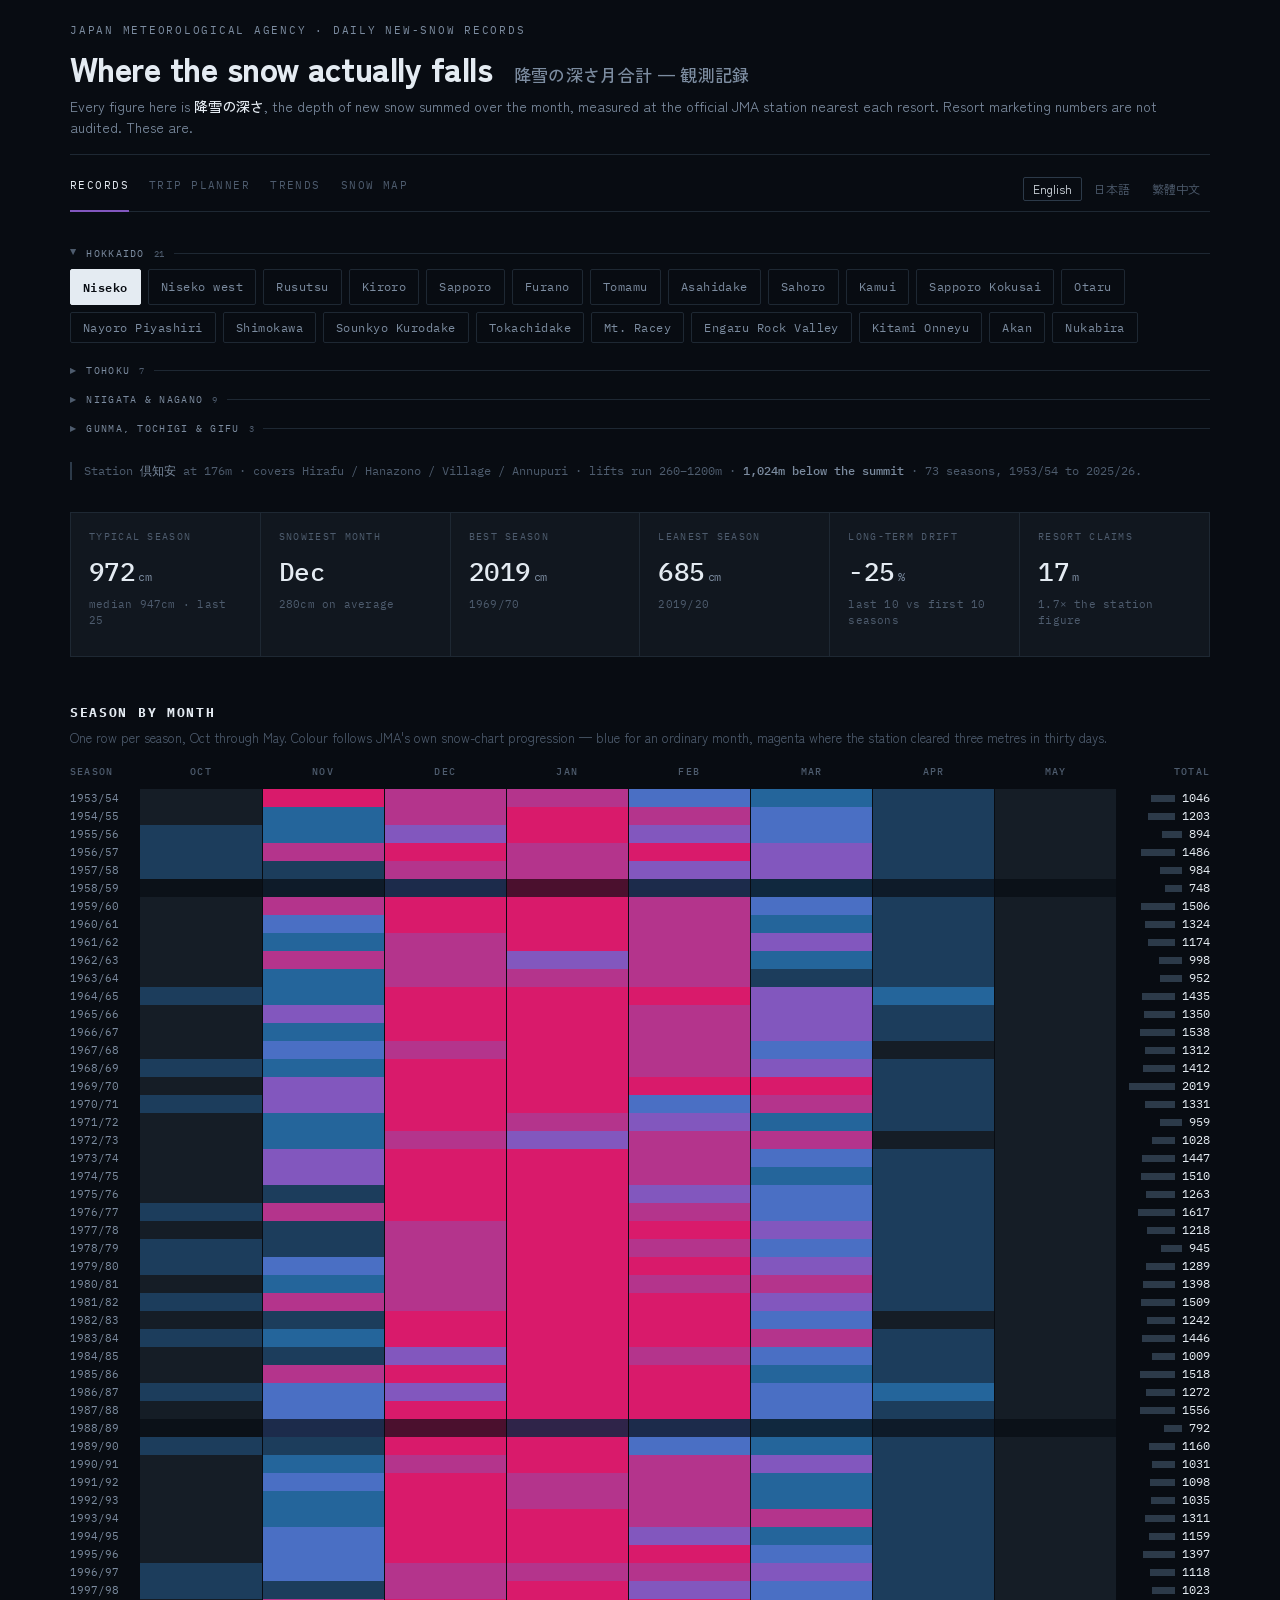
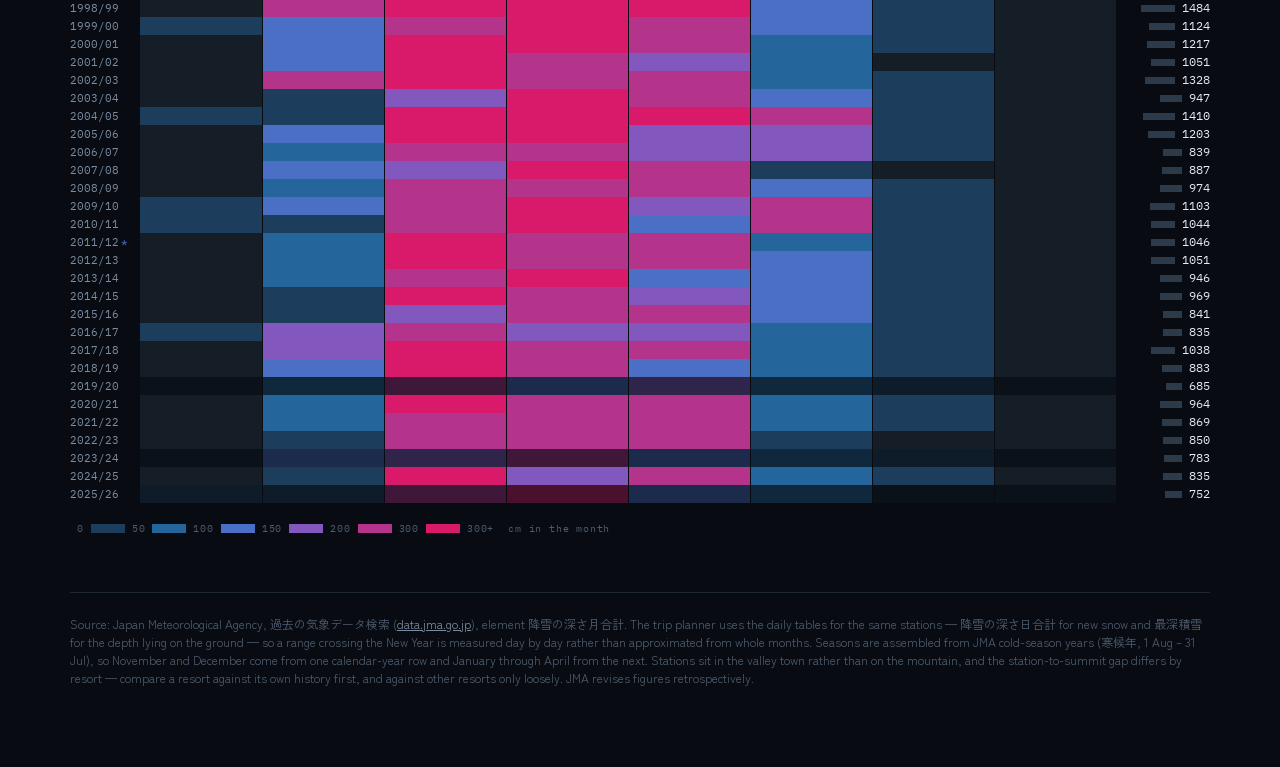
==== commit 1fa70699: "Add Japanese and Traditional Chinese versions of the site Every page now renders in English, Japanes" ====
--- a/index.html
+++ b/index.html
@@ -3,11 +3,11 @@
 <head>
 <meta charset="utf-8">
 <meta name="viewport" content="width=device-width, initial-scale=1">
-<title>Japan snowfall — JMA station records</title>
-<meta name="description" content="Historical snowfall for Japanese ski resorts, taken from Japan Meteorological Agency station records rather than resort marketing figures. Season totals and a month-by-month breakdown for each resort, measured at the nearest official weather station.">
+<title data-i18n="idx.title">Japan snowfall — JMA station records</title>
+<meta name="description" data-i18n-attrs="content:idx.desc" content="Historical snowfall for Japanese ski resorts, taken from Japan Meteorological Agency station records rather than resort marketing figures. Season totals and a month-by-month breakdown for each resort, measured at the nearest official weather station.">
 <meta name="color-scheme" content="dark">
-<meta property="og:title" content="Japan snowfall — JMA station records">
-<meta property="og:description" content="What Japan's ski resorts actually get, measured by the JMA station nearest each one.">
+<meta property="og:title" data-i18n-attrs="content:idx.title" content="Japan snowfall — JMA station records">
+<meta property="og:description" data-i18n-attrs="content:idx.ogdesc" content="What Japan's ski resorts actually get, measured by the JMA station nearest each one.">
 <meta property="og:type" content="website">
 <link rel="icon" href="data:image/svg+xml,%3Csvg xmlns='http://www.w3.org/2000/svg' viewBox='0 0 32 32'%3E%3Crect width='32' height='32' fill='%23080C12'/%3E%3Crect x='5' y='7' width='22' height='4' fill='%231C3D5C'/%3E%3Crect x='5' y='13' width='22' height='4' fill='%234A6FC4'/%3E%3Crect x='5' y='19' width='22' height='4' fill='%23B4348C'/%3E%3C/svg%3E">
 <link rel="preconnect" href="https://fonts.googleapis.com">
@@ -52,29 +52,30 @@
 <div class="wrap">
 
 <header>
-  <p class="kicker">Japan Meteorological Agency · daily new-snow records</p>
-  <h1>Where the snow actually falls
+  <p class="kicker" data-i18n="idx.kicker">Japan Meteorological Agency · daily new-snow records</p>
+  <h1><span data-i18n="idx.h1">Where the snow actually falls</span>
     <span class="ja">降雪の深さ月合計 — 観測記録</span></h1>
-  <p class="lede">Every figure here is <b>降雪の深さ</b>, the depth of new snow summed over the
+  <p class="lede" data-i18n="idx.lede">Every figure here is <b>降雪の深さ</b>, the depth of new snow summed over the
   month, measured at the official JMA station nearest each resort. Resort marketing numbers
   are not audited. These are.</p>
 </header>
 
-<nav class="pages" aria-label="Pages">
-  <a href="index.html" aria-current="page">Records</a>
-  <a href="plan.html">Trip planner</a>
-  <a href="trends.html">Trends</a>
+<nav class="pages" data-i18n-attrs="aria-label:nav.label" aria-label="Pages">
+  <a href="index.html" aria-current="page" data-i18n="nav.records">Records</a>
+  <a href="plan.html" data-i18n="nav.plan">Trip planner</a>
+  <a href="trends.html" data-i18n="nav.trends">Trends</a>
+  <a href="map.html" data-i18n="nav.map">Snow map</a>
 </nav>
 
 <div id="gap" class="warn" hidden></div>
 
-<nav class="picker" id="picker" aria-label="Resort"></nav>
+<nav class="picker" id="picker" data-i18n-attrs="aria-label:idx.picker" aria-label="Resort"></nav>
 <p class="station" id="station"></p>
 
 <dl class="stats" id="stats"></dl>
 
 <section>
-  <h2>Season by month</h2>
+  <h2 data-i18n="idx.h2">Season by month</h2>
   <p class="hint" id="mxhint"></p>
   <div class="matrix">
     <table id="matrix">
@@ -90,15 +91,18 @@
 </div>
 
 <script>
-const DATA = {"akan":{"name":"Akan","country":"Japan","area":"Hokkaido","region":"釧路","station":"阿寒湖畔","station_id":"19-0091","station_m":426.0,"daily":"jma-19-0091","areas":"Akan Kohan","base":null,"top":null,"claimed_m":null,"note":"阿寒湖畔 station at 426m; resort elevations not yet filled in","seasons":[{"s":"1986/87","m":[0,65,122,176,104,92,31,0],"t":590,"i":0},{"s":"1987/88","m":[0,62,155,84,108,157,47,0],"t":613,"i":0},{"s":"1988/89","m":[9,179,77,112,100,173,82,0],"t":732,"i":0},{"s":"1989/90","m":[0,1,125,143,97,155,50,1],"t":572,"i":0},{"s":"1990/91","m":[0,4,124,133,166,99,24,0],"t":550,"i":0},{"s":"1991/92","m":[0,64,244,131,91,80,56,5],"t":671,"i":1},{"s":"1992/93","m":[0,120,181,202,129,137,115,4],"t":888,"i":0},{"s":"1993/94","m":[0,50,177,132,160,154,100,7],"t":780,"i":1},{"s":"1994/95","m":[0,103,246,155,156,124,81,0],"t":865,"i":1},{"s":"1995/96","m":[0,14,172,116,74,145,119,34],"t":674,"i":1},{"s":"1996/97","m":[0,27,140,147,160,73,83,3],"t":633,"i":0},{"s":"1997/98","m":[0,6,103,126,85,119,31,0],"t":470,"i":0},{"s":"1998/99","m":[0,95,128,134,99,147,55,0],"t":658,"i":0},{"s":"1999/00","m":[0,29,158,227,73,182,135,5],"t":809,"i":1},{"s":"2000/01","m":[0,80,161,123,91,94,7,0],"t":556,"i":1},{"s":"2001/02","m":[0,22,104,174,136,64,16,0],"t":516,"i":1},{"s":"2002/03","m":[0,63,115,194,81,161,80,0],"t":694,"i":0},{"s":"2003/04","m":[0,0,117,335,153,122,43,0],"t":770,"i":1},{"s":"2004/05","m":[0,0,147,132,85,122,75,0],"t":561,"i":0},{"s":"2005/06","m":[0,31,189,153,84,134,94,12],"t":697,"i":0},{"s":"2006/07","m":[0,7,112,89,125,168,98,1],"t":600,"i":0},{"s":"2007/08","m":[0,18,57,54,80,34,96,0],"t":339,"i":0},{"s":"2008/09","m":[0,0,68,130,105,63,27,0],"t":393,"i":1},{"s":"2009/10","m":[0,8,114,100,50,103,31,0],"t":406,"i":0},{"s":"2010/11","m":[5,0,107,75,55,82,10,0],"t":334,"i":0},{"s":"2011/12","m":[0,0,128,123,52,85,34,6],"t":428,"i":0},{"s":"2012/13","m":[0,42,173,88,53,69,27,2],"t":454,"i":0},{"s":"2013/14","m":[13,7,93,70,89,154,39,0],"t":465,"i":0},{"s":"2014/15","m":[0,0,118,114,179,118,15,0],"t":544,"i":0},{"s":"2015/16","m":[1,59,28,169,79,34,25,0],"t":395,"i":0},{"s":"2016/17","m":[0,46,92,98,31,82,29,0],"t":378,"i":0},{"s":"2017/18","m":[23,30,102,64,62,76,21,0],"t":378,"i":0},{"s":"2018/19","m":[0,4,72,102,34,56,15,0],"t":283,"i":0},{"s":"2019/20","m":[0,10,31,65,58,81,10,0],"t":255,"i":0},{"s":"2020/21","m":[0,9,18,123,49,55,14,0],"t":268,"i":0},{"s":"2021/22","m":[0,15,43,123,54,92,21,0],"t":348,"i":0},{"s":"2022/23","m":[0,1,78,59,57,42,0,0],"t":237,"i":0},{"s":"2023/24","m":[0,3,37,83,53,83,9,0],"t":268,"i":0},{"s":"2024/25","m":[0,2,25,85,86,87,28,0],"t":313,"i":0},{"s":"2025/26","m":[0,7,125,44,44,75,5,0],"t":300,"i":0}]},"ani":{"name":"Ani","country":"Japan","area":"Tohoku","region":"秋田県","station":"阿仁合","station_id":"32-1131","station_m":120.0,"daily":"jma-32-1131","areas":"Ani","base":537,"top":1200,"claimed_m":null,"note":"Aniai 120m; Ani base 200m","seasons":[{"s":"1979/80","m":[0,0,102,236,224,98,15,0],"t":675,"i":1},{"s":"1980/81","m":[0,0,186,297,166,99,0,0],"t":748,"i":1},{"s":"1981/82","m":[0,50,219,355,435,186,0,0],"t":1245,"i":1},{"s":"1982/83","m":[0,76,264,452,476,347,0,0],"t":1615,"i":1},{"s":"1983/84","m":[0,47,269,264,326,346,61,0],"t":1313,"i":1},{"s":"1984/85","m":[0,18,150,81,190,131,18,0],"t":588,"i":1},{"s":"1985/86","m":[0,57,274,380,274,98,25,0],"t":1108,"i":1},{"s":"1986/87","m":[0,33,81,382,218,181,3,0],"t":898,"i":1},{"s":"1987/88","m":[0,70,165,273,308,125,1,0],"t":942,"i":1},{"s":"1988/89","m":[0,0,191,158,116,17,0,0],"t":482,"i":1},{"s":"1989/90","m":[0,22,189,328,69,0,0,0],"t":608,"i":1},{"s":"1990/91","m":[0,7,161,601,247,151,15,0],"t":1182,"i":1},{"s":"1991/92","m":[0,17,193,267,274,143,0,0],"t":894,"i":1},{"s":"1992/93","m":[0,0,34,0,250,129,0,0],"t":413,"i":1},{"s":"1993/94","m":[0,22,25,185,279,210,29,0],"t":750,"i":1},{"s":"1994/95","m":[0,0,217,337,189,113,31,0],"t":887,"i":1},{"s":"1995/96","m":[0,30,159,242,243,189,27,0],"t":890,"i":1},{"s":"1996/97","m":[0,56,123,251,193,104,19,0],"t":746,"i":0},{"s":"1997/98","m":[0,0,123,305,177,86,7,0],"t":698,"i":0},{"s":"1998/99","m":[0,97,162,308,269,156,44,0],"t":1036,"i":1},{"s":"1999/00","m":[0,39,153,231,280,204,20,0],"t":927,"i":0},{"s":"2000/01","m":[0,32,164,286,190,197,15,0],"t":884,"i":0},{"s":"2001/02","m":[0,7,198,223,162,109,0,0],"t":699,"i":0},{"s":"2002/03","m":[0,89,186,313,162,141,14,0],"t":905,"i":0},{"s":"2003/04","m":[0,0,97,289,180,166,0,0],"t":732,"i":1},{"s":"2004/05","m":[0,0,130,317,306,169,46,0],"t":968,"i":1},{"s":"2005/06","m":[0,6,313,313,202,230,40,0],"t":1104,"i":1},{"s":"2006/07","m":[0,0,89,155,150,194,0,0],"t":588,"i":0},{"s":"2007/08","m":[0,20,134,267,168,50,0,0],"t":639,"i":1},{"s":"2008/09","m":[0,31,115,273,174,98,0,0],"t":691,"i":1},{"s":"2009/10","m":[0,0,140,232,121,115,0,0],"t":608,"i":0},{"s":"2010/11","m":[0,12,149,307,73,159,14,0],"t":714,"i":0},{"s":"2011/12","m":[0,22,241,269,167,103,32,0],"t":834,"i":0},{"s":"2012/13","m":[0,10,245,247,216,66,1,0],"t":785,"i":0},{"s":"2013/14","m":[0,46,179,287,221,144,10,0],"t":887,"i":0},{"s":"2014/15","m":[0,0,318,250,160,76,1,0],"t":805,"i":0},{"s":"2015/16","m":[0,0,55,214,195,45,0,0],"t":509,"i":0},{"s":"2016/17","m":[0,20,107,239,193,102,5,0],"t":666,"i":0},{"s":"2017/18","m":[0,66,239,220,200,51,1,0],"t":777,"i":0},{"s":"2018/19","m":[0,5,229,206,126,70,9,0],"t":645,"i":0},{"s":"2019/20","m":[0,8,139,137,163,30,0,0],"t":477,"i":0},{"s":"2020/21","m":[0,3,164,245,182,7,2,0],"t":603,"i":0},{"s":"2021/22","m":[0,0,169,301,147,56,1,0],"t":674,"i":0},{"s":"2022/23","m":[0,0,199,193,163,10,0,0],"t":565,"i":0},{"s":"2023/24","m":[0,53,141,204,110,128,0,0],"t":636,"i":0},{"s":"2024/25","m":[0,12,284,203,198,69,4,0],"t":770,"i":0},{"s":"2025/26","m":[0,28,159,391,94,53,0,0],"t":725,"i":0}]},"aomori-spring":{"name":"Aomori Spring","country":"Japan","area":"Tohoku","region":"青森県","station":"鰺ケ沢","station_id":"31-0163","station_m":40.0,"daily":"jma-31-0163","areas":"Aomori Spring","base":376,"top":921,"claimed_m":null,"note":"Ajigasawa 40m; resort base 200m","seasons":[{"s":"1983/84","m":[0,16,95,207,167,128,20,0],"t":633,"i":1},{"s":"1984/85","m":[0,5,147,195,117,78,0,0],"t":542,"i":1},{"s":"1985/86","m":[2,11,166,295,210,84,0,0],"t":768,"i":1},{"s":"1986/87","m":[0,15,27,185,125,76,0,0],"t":428,"i":1},{"s":"1987/88","m":[0,10,128,101,191,85,0,0],"t":515,"i":1},{"s":"1988/89","m":[0,5,83,139,81,5,1,0],"t":314,"i":1},{"s":"1989/90","m":[0,0,66,200,39,1,0,0],"t":306,"i":1},{"s":"1990/91","m":[0,5,7,166,222,57,0,0],"t":457,"i":1},{"s":"1991/92","m":[0,0,83,113,184,51,0,0],"t":431,"i":1},{"s":"1992/93","m":[0,1,30,43,114,16,0,0],"t":204,"i":1},{"s":"1993/94","m":[0,0,85,137,135,24,0,0],"t":381,"i":1},{"s":"1994/95","m":[0,0,0,135,189,146,0,0],"t":470,"i":1},{"s":"1995/96","m":[0,0,108,131,136,77,10,0],"t":462,"i":1},{"s":"1996/97","m":[0,0,0,0,0,0,0,0],"t":0,"i":1},{"s":"1997/98","m":[0,0,100,168,85,28,1,0],"t":382,"i":1},{"s":"1998/99","m":[0,40,61,171,195,91,9,0],"t":567,"i":1},{"s":"1999/00","m":[0,29,98,150,210,97,0,0],"t":584,"i":1},{"s":"2000/01","m":[0,1,98,203,132,77,4,0],"t":515,"i":1},{"s":"2001/02","m":[0,12,72,160,92,31,0,0],"t":367,"i":1},{"s":"2002/03","m":[0,24,103,187,100,75,0,0],"t":489,"i":1},{"s":"2003/04","m":[0,0,45,182,76,62,17,0],"t":382,"i":1},{"s":"2004/05","m":[0,0,92,193,193,80,5,0],"t":563,"i":1},{"s":"2005/06","m":[0,0,199,168,118,70,0,0],"t":555,"i":1},{"s":"2006/07","m":[0,0,63,146,51,50,0,0],"t":310,"i":1},{"s":"2007/08","m":[0,14,50,117,121,44,0,0],"t":346,"i":1},{"s":"2008/09","m":[0,16,48,125,86,60,3,0],"t":338,"i":0},{"s":"2009/10","m":[0,0,89,172,164,104,0,0],"t":529,"i":0},{"s":"2010/11","m":[0,0,101,176,86,102,1,0],"t":466,"i":0},{"s":"2011/12","m":[0,8,115,157,114,103,14,0],"t":511,"i":0},{"s":"2012/13","m":[0,0,105,154,123,45,0,0],"t":427,"i":0},{"s":"2013/14","m":[0,10,49,136,135,104,0,0],"t":434,"i":0},{"s":"2014/15","m":[0,0,121,122,81,14,0,0],"t":338,"i":0},{"s":"2015/16","m":[0,0,50,136,63,32,0,0],"t":281,"i":0},{"s":"2016/17","m":[0,13,86,114,107,64,0,0],"t":384,"i":0},{"s":"2017/18","m":[0,19,119,106,96,24,0,0],"t":364,"i":0},{"s":"2018/19","m":[0,0,141,73,39,17,0,0],"t":270,"i":0},{"s":"2019/20","m":[0,0,46,25,64,4,0,0],"t":139,"i":0},{"s":"2020/21","m":[0,0,81,63,48,0,0,0],"t":192,"i":0},{"s":"2021/22","m":[0,0,91,130,62,16,0,0],"t":299,"i":0},{"s":"2022/23","m":[0,0,53,92,70,0,0,0],"t":215,"i":0},{"s":"2023/24","m":[0,11,51,39,42,35,0,0],"t":178,"i":0},{"s":"2024/25","m":[0,0,119,131,120,19,0,0],"t":389,"i":0},{"s":"2025/26","m":[0,0,26,219,67,4,0,0],"t":316,"i":0}]},"appi":{"name":"Appi","country":"Japan","area":"Tohoku","region":"岩手県","station":"岩手松尾","station_id":"33-0214","station_m":275.0,"daily":"jma-33-0214","areas":"Appi Kogen","base":620,"top":1304,"claimed_m":18,"note":"Iwate-Matsuo 275m, at the foot of Hachimantai; Appi base 500m","seasons":[{"s":"1991/92","m":[0,0,141,106,115,71,5,0],"t":438,"i":1},{"s":"1992/93","m":[0,11,95,137,197,106,0,0],"t":546,"i":1},{"s":"1993/94","m":[0,19,99,166,130,47,0,0],"t":461,"i":1},{"s":"1994/95","m":[0,0,120,145,114,62,13,0],"t":454,"i":1},{"s":"1995/96","m":[0,1,134,166,93,89,7,0],"t":490,"i":1},{"s":"1996/97","m":[0,3,52,138,173,63,18,0],"t":447,"i":1},{"s":"1997/98","m":[0,0,62,198,71,32,15,0],"t":378,"i":1},{"s":"1998/99","m":[0,57,109,129,176,98,18,0],"t":587,"i":1},{"s":"1999/00","m":[0,18,88,132,176,150,9,0],"t":573,"i":1},{"s":"2000/01","m":[0,20,98,153,126,89,0,0],"t":486,"i":1},{"s":"2001/02","m":[0,1,124,160,29,46,0,0],"t":360,"i":1},{"s":"2002/03","m":[0,32,54,158,90,71,0,1],"t":406,"i":1},{"s":"2003/04","m":[0,1,45,134,114,81,18,0],"t":393,"i":1},{"s":"2004/05","m":[0,0,24,147,162,70,0,0],"t":403,"i":1},{"s":"2005/06","m":[0,0,212,137,124,23,0,0],"t":496,"i":1},{"s":"2006/07","m":[0,0,36,47,130,51,0,0],"t":264,"i":0},{"s":"2007/08","m":[0,27,156,98,100,19,0,0],"t":400,"i":1},{"s":"2008/09","m":[0,5,80,172,109,43,0,0],"t":409,"i":1},{"s":"2009/10","m":[0,11,69,176,80,53,6,0],"t":395,"i":0},{"s":"2010/11","m":[0,0,151,106,93,47,0,0],"t":397,"i":0},{"s":"2011/12","m":[0,23,99,75,100,102,17,0],"t":416,"i":0},{"s":"2012/13","m":[0,9,65,100,93,18,0,0],"t":285,"i":0},{"s":"2013/14","m":[0,0,57,141,74,121,0,0],"t":393,"i":0},{"s":"2014/15","m":[0,0,120,78,74,52,0,0],"t":324,"i":0},{"s":"2015/16","m":[0,0,26,45,52,22,0,0],"t":145,"i":0},{"s":"2016/17","m":[0,2,34,82,91,6,0,0],"t":215,"i":0},{"s":"2017/18","m":[0,24,47,46,121,40,1,0],"t":279,"i":0},{"s":"2018/19","m":[0,8,131,116,65,51,18,0],"t":389,"i":0},{"s":"2019/20","m":[0,7,67,63,64,12,0,0],"t":213,"i":0},{"s":"2020/21","m":[0,12,90,116,52,0,0,0],"t":270,"i":0},{"s":"2021/22","m":[0,0,70,137,64,59,0,0],"t":330,"i":0},{"s":"2022/23","m":[0,0,105,92,106,1,0,0],"t":304,"i":0},{"s":"2023/24","m":[0,14,52,32,37,33,0,0],"t":168,"i":0},{"s":"2024/25","m":[0,0,62,102,75,35,0,0],"t":274,"i":0},{"s":"2025/26","m":[0,8,55,107,19,7,0,0],"t":196,"i":0}]},"asahidake":{"name":"Asahidake","country":"Japan","area":"Hokkaido","region":"上川","station":"旭川","station_id":"12-47407","station_m":119.8,"daily":"jma-12-47407","areas":"Asahidake ropeway","base":1100,"top":1600,"claimed_m":14,"note":"Asahikawa 120m; Asahidake ropeway base 1100m — big gap","seasons":[{"s":"1953/54","m":[0,303,125,163,67,66,12,0],"t":736,"i":0},{"s":"1954/55","m":[0,92,91,93,182,109,39,0],"t":606,"i":0},{"s":"1955/56","m":[7,68,138,193,131,46,12,0],"t":595,"i":0},{"s":"1956/57","m":[0,135,167,174,84,85,62,0],"t":707,"i":0},{"s":"1957/58","m":[27,56,94,245,87,131,26,0],"t":666,"i":0},{"s":"1958/59","m":[0,15,157,150,61,53,15,0],"t":451,"i":0},{"s":"1959/60","m":[0,147,195,128,137,36,25,0],"t":668,"i":0},{"s":"1960/61","m":[3,53,138,151,129,71,8,0],"t":553,"i":0},{"s":"1961/62","m":[0,87,105,128,96,147,0,0],"t":563,"i":0},{"s":"1962/63","m":[0,100,111,48,27,53,35,0],"t":374,"i":0},{"s":"1963/64","m":[0,61,132,116,62,19,23,0],"t":413,"i":0},{"s":"1964/65","m":[29,70,166,118,160,95,44,0],"t":682,"i":0},{"s":"1965/66","m":[0,204,165,215,176,170,14,0],"t":944,"i":0},{"s":"1966/67","m":[0,69,194,204,68,43,28,0],"t":606,"i":0},{"s":"1967/68","m":[0,104,84,167,71,79,1,0],"t":506,"i":0},{"s":"1968/69","m":[6,25,99,182,151,53,12,0],"t":528,"i":0},{"s":"1969/70","m":[0,135,211,83,139,101,5,0],"t":674,"i":0},{"s":"1970/71","m":[17,84,209,111,81,76,2,1],"t":581,"i":0},{"s":"1971/72","m":[0,72,203,110,72,13,6,0],"t":476,"i":0},{"s":"1972/73","m":[0,77,151,123,177,35,2,0],"t":565,"i":0},{"s":"1973/74","m":[0,168,208,70,70,60,30,0],"t":606,"i":0},{"s":"1974/75","m":[1,137,244,144,66,38,2,0],"t":632,"i":0},{"s":"1975/76","m":[0,22,124,165,79,73,9,0],"t":472,"i":0},{"s":"1976/77","m":[3,129,224,151,129,83,8,20],"t":747,"i":0},{"s":"1977/78","m":[0,60,172,121,124,57,9,0],"t":543,"i":0},{"s":"1978/79","m":[5,56,163,186,102,79,18,0],"t":609,"i":0},{"s":"1979/80","m":[0,89,93,126,123,170,29,2],"t":632,"i":0},{"s":"1980/81","m":[0,74,152,140,206,94,6,0],"t":672,"i":0},{"s":"1981/82","m":[12,247,163,199,70,116,20,0],"t":827,"i":0},{"s":"1982/83","m":[0,54,199,255,98,44,0,0],"t":650,"i":0},{"s":"1983/84","m":[26,65,162,200,97,39,13,0],"t":602,"i":0},{"s":"1984/85","m":[2,159,121,126,121,54,0,0],"t":583,"i":0},{"s":"1985/86","m":[0,159,187,114,64,58,12,0],"t":594,"i":0},{"s":"1986/87","m":[3,200,151,219,113,144,30,1],"t":861,"i":0},{"s":"1987/88","m":[0,156,184,184,181,67,15,0],"t":787,"i":0},{"s":"1988/89","m":[0,122,265,180,86,49,2,0],"t":704,"i":0},{"s":"1989/90","m":[0,46,239,111,56,23,13,0],"t":488,"i":0},{"s":"1990/91","m":[0,43,125,87,71,108,1,0],"t":435,"i":0},{"s":"1991/92","m":[0,184,143,158,169,50,2,0],"t":706,"i":0},{"s":"1992/93","m":[0,116,168,150,129,46,18,0],"t":627,"i":0},{"s":"1993/94","m":[0,128,278,230,137,130,9,0],"t":912,"i":0},{"s":"1994/95","m":[0,64,234,129,43,9,14,0],"t":493,"i":0},{"s":"1995/96","m":[0,59,132,295,65,96,23,0],"t":670,"i":0},{"s":"1996/97","m":[9,167,193,142,102,132,14,0],"t":759,"i":0},{"s":"1997/98","m":[5,0,176,165,81,66,10,0],"t":503,"i":0},{"s":"1998/99","m":[0,124,254,256,197,95,11,0],"t":937,"i":0},{"s":"1999/00","m":[3,58,183,194,83,173,43,0],"t":737,"i":0},{"s":"2000/01","m":[3,165,272,111,141,50,1,0],"t":743,"i":0},{"s":"2001/02","m":[0,47,295,125,88,43,0,0],"t":598,"i":0},{"s":"2002/03","m":[0,181,218,141,66,24,3,0],"t":633,"i":0},{"s":"2003/04","m":[0,15,182,128,182,97,20,0],"t":624,"i":0},{"s":"2004/05","m":[6,78,228,122,106,115,1,4],"t":660,"i":0},{"s":"2005/06","m":[0,71,161,180,136,112,25,0],"t":685,"i":0},{"s":"2006/07","m":[0,68,146,175,109,66,6,0],"t":570,"i":0},{"s":"2007/08","m":[0,141,176,152,113,19,0,0],"t":601,"i":0},{"s":"2008/09","m":[0,106,196,116,158,103,0,0],"t":679,"i":0},{"s":"2009/10","m":[0,61,164,197,102,178,35,0],"t":737,"i":0},{"s":"2010/11","m":[0,39,89,197,89,84,17,0],"t":515,"i":0},{"s":"2011/12","m":[0,62,174,78,122,79,44,0],"t":559,"i":0},{"s":"2012/13","m":[0,87,169,76,86,134,24,0],"t":576,"i":0},{"s":"2013/14","m":[0,66,137,193,55,66,36,0],"t":553,"i":0},{"s":"2014/15","m":[0,35,146,80,39,64,0,0],"t":364,"i":0},{"s":"2015/16","m":[5,60,149,110,133,25,0,0],"t":482,"i":0},{"s":"2016/17","m":[26,203,151,72,84,43,5,0],"t":584,"i":0},{"s":"2017/18","m":[7,93,189,114,104,60,6,0],"t":573,"i":0},{"s":"2018/19","m":[0,41,158,140,117,78,6,0],"t":540,"i":0},{"s":"2019/20","m":[0,67,110,90,94,40,1,0],"t":402,"i":0},{"s":"2020/21","m":[0,39,199,110,121,59,0,0],"t":528,"i":0},{"s":"2021/22","m":[0,44,111,89,103,71,5,0],"t":423,"i":0},{"s":"2022/23","m":[0,18,155,120,73,19,2,0],"t":387,"i":0},{"s":"2023/24","m":[0,74,179,94,73,65,10,0],"t":495,"i":0},{"s":"2024/25","m":[0,59,171,67,93,63,3,0],"t":456,"i":0},{"s":"2025/26","m":[10,79,162,100,96,43,0,2],"t":492,"i":0}],"shares":["Kamui"]},"engaru":{"name":"Engaru Rock Valley","country":"Japan","area":"Hokkaido","region":"網走・北見・紋別","station":"遠軽","station_id":"17-0069","station_m":80.0,"daily":"jma-17-0069","areas":"Engaru Rock Valley","base":null,"top":null,"claimed_m":null,"note":"遠軽 station at 80m; resort elevations not yet filled in","seasons":[{"s":"1984/85","m":[0,8,166,270,305,167,34,0],"t":950,"i":0},{"s":"1985/86","m":[0,26,154,133,144,108,33,0],"t":598,"i":0},{"s":"1986/87","m":[0,44,134,231,113,126,20,0],"t":668,"i":0},{"s":"1987/88","m":[0,0,142,125,87,136,5,0],"t":495,"i":0},{"s":"1988/89","m":[0,108,141,198,163,197,90,2],"t":899,"i":0},{"s":"1989/90","m":[0,32,162,184,91,150,27,0],"t":646,"i":0},{"s":"1990/91","m":[0,0,20,160,188,137,0,6],"t":511,"i":0},{"s":"1991/92","m":[0,0,168,232,194,118,8,1],"t":721,"i":0},{"s":"1992/93","m":[0,11,82,155,183,177,111,0],"t":719,"i":0},{"s":"1993/94","m":[0,37,195,150,186,150,63,0],"t":781,"i":1},{"s":"1994/95","m":[0,1,98,139,167,104,27,0],"t":536,"i":1},{"s":"1995/96","m":[0,18,155,184,104,141,25,21],"t":648,"i":0},{"s":"1996/97","m":[0,20,102,148,132,71,0,0],"t":473,"i":0},{"s":"1997/98","m":[0,15,96,322,301,269,1,0],"t":1004,"i":1},{"s":"1998/99","m":[0,124,97,94,75,157,38,0],"t":585,"i":1},{"s":"1999/00","m":[0,24,129,193,85,98,91,3],"t":623,"i":0},{"s":"2000/01","m":[0,79,135,118,99,140,7,0],"t":578,"i":0},{"s":"2001/02","m":[0,4,83,126,93,70,0,0],"t":376,"i":0},{"s":"2002/03","m":[0,34,57,95,52,101,13,1],"t":353,"i":0},{"s":"2003/04","m":[0,0,108,246,148,72,28,0],"t":602,"i":0},{"s":"2004/05","m":[2,8,125,122,81,70,26,4],"t":438,"i":0},{"s":"2005/06","m":[0,0,158,65,80,112,47,1],"t":463,"i":0},{"s":"2006/07","m":[0,12,162,85,122,58,27,1],"t":467,"i":0},{"s":"2007/08","m":[0,1,57,97,95,19,0,1],"t":270,"i":0},{"s":"2008/09","m":[0,15,93,134,132,77,31,1],"t":483,"i":0},{"s":"2009/10","m":[0,30,40,201,99,94,19,0],"t":483,"i":0},{"s":"2010/11","m":[0,0,82,112,94,104,5,0],"t":397,"i":0},{"s":"2011/12","m":[0,4,159,118,88,94,56,7],"t":526,"i":0},{"s":"2012/13","m":[0,32,166,126,89,112,39,10],"t":574,"i":0},{"s":"2013/14","m":[0,25,138,120,111,136,60,0],"t":590,"i":0},{"s":"2014/15","m":[0,0,102,114,160,86,0,0],"t":462,"i":0},{"s":"2015/16","m":[0,68,62,162,102,51,28,0],"t":473,"i":0},{"s":"2016/17","m":[0,102,162,143,68,36,1,0],"t":512,"i":0},{"s":"2017/18","m":[5,67,132,105,117,68,15,0],"t":509,"i":0},{"s":"2018/19","m":[0,2,90,137,45,95,7,0],"t":376,"i":0},{"s":"2019/20","m":[0,1,39,124,89,72,9,0],"t":334,"i":0},{"s":"2020/21","m":[0,7,90,156,71,73,18,1],"t":416,"i":0},{"s":"2021/22","m":[0,12,55,131,91,104,12,0],"t":405,"i":0},{"s":"2022/23","m":[0,2,149,83,125,14,16,0],"t":389,"i":0},{"s":"2023/24","m":[0,11,72,99,96,56,5,0],"t":339,"i":0},{"s":"2024/25","m":[0,0,45,73,76,103,13,0],"t":310,"i":0},{"s":"2025/26","m":[0,4,145,54,56,83,0,0],"t":342,"i":0}]},"furano":{"name":"Furano","country":"Japan","area":"Hokkaido","region":"上川","station":"富良野","station_id":"12-0021","station_m":174.0,"daily":"jma-12-0021","areas":"Furano","base":235,"top":1074,"claimed_m":9,"note":"Furano 173m; resort base 235m, top 1074m","seasons":[{"s":"1979/80","m":[0,10,46,115,12,10,12,0],"t":205,"i":1},{"s":"1980/81","m":[0,10,21,0,0,0,0,0],"t":31,"i":1},{"s":"1981/82","m":[0,58,32,68,131,109,0,0],"t":398,"i":1},{"s":"1982/83","m":[0,82,291,259,186,145,5,0],"t":968,"i":1},{"s":"1983/84","m":[12,40,252,188,158,134,54,0],"t":838,"i":0},{"s":"1984/85","m":[0,168,98,189,148,127,8,0],"t":738,"i":1},{"s":"1985/86","m":[0,167,213,167,175,195,58,0],"t":975,"i":1},{"s":"1986/87","m":[0,154,196,157,171,149,77,0],"t":904,"i":1},{"s":"1987/88","m":[1,83,178,160,168,124,17,0],"t":731,"i":1},{"s":"1988/89","m":[10,125,186,174,106,100,0,0],"t":701,"i":1},{"s":"1989/90","m":[0,6,180,197,116,81,0,0],"t":580,"i":1},{"s":"1990/91","m":[0,0,99,94,168,165,0,0],"t":526,"i":1},{"s":"1991/92","m":[0,146,136,238,160,108,7,0],"t":795,"i":1},{"s":"1992/93","m":[0,57,154,191,172,61,0,0],"t":635,"i":0},{"s":"1993/94","m":[0,69,206,189,137,169,24,0],"t":794,"i":1},{"s":"1994/95","m":[0,41,147,131,110,50,17,0],"t":496,"i":1},{"s":"1995/96","m":[0,26,123,186,93,163,63,0],"t":654,"i":1},{"s":"1996/97","m":[0,98,159,148,151,115,18,0],"t":689,"i":0},{"s":"1997/98","m":[19,2,147,167,94,161,19,0],"t":609,"i":1},{"s":"1998/99","m":[0,98,209,158,156,154,44,0],"t":819,"i":0},{"s":"1999/00","m":[0,61,191,178,127,189,76,0],"t":822,"i":0},{"s":"2000/01","m":[0,135,182,143,141,100,14,0],"t":715,"i":0},{"s":"2001/02","m":[0,108,162,133,112,118,0,0],"t":633,"i":0},{"s":"2002/03","m":[5,107,146,150,107,102,16,0],"t":633,"i":0},{"s":"2003/04","m":[0,18,159,189,167,137,26,0],"t":696,"i":0},{"s":"2004/05","m":[3,66,209,129,132,127,38,1],"t":705,"i":0},{"s":"2005/06","m":[0,69,141,140,144,174,60,0],"t":728,"i":1},{"s":"2006/07","m":[0,65,200,197,100,96,28,0],"t":686,"i":0},{"s":"2007/08","m":[0,90,163,139,126,21,0,0],"t":539,"i":0},{"s":"2008/09","m":[0,110,146,104,133,107,0,0],"t":600,"i":0},{"s":"2009/10","m":[0,59,160,143,71,125,28,0],"t":586,"i":0},{"s":"2010/11","m":[0,19,140,109,83,99,22,0],"t":472,"i":0},{"s":"2011/12","m":[0,79,165,89,117,74,67,0],"t":591,"i":0},{"s":"2012/13","m":[0,82,153,95,97,137,3,0],"t":567,"i":0},{"s":"2013/14","m":[6,30,146,148,61,98,56,0],"t":545,"i":0},{"s":"2014/15","m":[1,19,103,113,69,90,0,0],"t":395,"i":0},{"s":"2015/16","m":[14,49,145,140,146,63,0,0],"t":557,"i":0},{"s":"2016/17","m":[7,117,167,114,88,67,5,0],"t":565,"i":0},{"s":"2017/18","m":[8,102,165,143,119,82,2,0],"t":621,"i":0},{"s":"2018/19","m":[0,63,172,145,110,91,12,0],"t":593,"i":0},{"s":"2019/20","m":[0,113,113,119,134,49,5,0],"t":533,"i":0},{"s":"2020/21","m":[0,50,175,92,113,84,0,0],"t":514,"i":0},{"s":"2021/22","m":[0,34,79,145,73,79,4,0],"t":414,"i":0},{"s":"2022/23","m":[0,0,172,95,117,24,0,0],"t":408,"i":0},{"s":"2023/24","m":[0,65,117,134,77,68,4,0],"t":465,"i":0},{"s":"2024/25","m":[0,26,132,105,90,64,2,0],"t":419,"i":0},{"s":"2025/26","m":[10,28,153,100,70,51,0,0],"t":412,"i":0}]},"geto":{"name":"Geto","country":"Japan","area":"Tohoku","region":"岩手県","station":"湯田","station_id":"33-0229","station_m":250.0,"daily":"jma-33-0229","areas":"Geto Kogen","base":640,"top":1070,"claimed_m":15,"note":"Yuda 250m; Geto Kogen base 430m","seasons":[{"s":"1979/80","m":[0,0,112,242,282,100,26,0],"t":762,"i":1},{"s":"1980/81","m":[0,0,158,266,117,152,0,0],"t":693,"i":1},{"s":"1981/82","m":[0,1,90,152,176,4,1,0],"t":424,"i":1},{"s":"1982/83","m":[0,95,104,315,339,147,22,0],"t":1022,"i":1},{"s":"1983/84","m":[0,98,306,376,348,239,63,0],"t":1430,"i":1},{"s":"1984/85","m":[0,25,233,373,222,115,74,0],"t":1042,"i":1},{"s":"1985/86","m":[0,62,294,440,299,108,65,0],"t":1268,"i":1},{"s":"1986/87","m":[0,51,138,369,237,177,43,0],"t":1015,"i":1},{"s":"1987/88","m":[0,88,242,359,339,156,59,0],"t":1243,"i":1},{"s":"1988/89","m":[0,69,263,202,160,97,6,0],"t":797,"i":1},{"s":"1989/90","m":[0,39,246,302,71,128,13,0],"t":799,"i":1},{"s":"1990/91","m":[0,21,137,355,257,145,26,0],"t":941,"i":1},{"s":"1991/92","m":[0,8,195,232,298,146,16,0],"t":895,"i":1},{"s":"1992/93","m":[0,31,230,254,288,136,45,0],"t":984,"i":1},{"s":"1993/94","m":[0,0,105,320,261,214,61,0],"t":961,"i":1},{"s":"1994/95","m":[0,0,204,354,194,147,127,0],"t":1026,"i":1},{"s":"1995/96","m":[0,71,284,348,212,158,125,0],"t":1198,"i":1},{"s":"1996/97","m":[0,63,196,311,259,154,18,0],"t":1001,"i":0},{"s":"1997/98","m":[0,0,139,397,182,240,25,0],"t":983,"i":0},{"s":"1998/99","m":[0,57,227,397,324,162,62,0],"t":1229,"i":1},{"s":"1999/00","m":[0,101,232,266,408,257,66,0],"t":1330,"i":0},{"s":"2000/01","m":[0,20,256,363,292,185,36,0],"t":1152,"i":1},{"s":"2001/02","m":[0,57,239,297,172,111,5,0],"t":881,"i":1},{"s":"2002/03","m":[0,167,198,357,117,114,3,0],"t":956,"i":1},{"s":"2003/04","m":[0,7,93,373,269,170,15,0],"t":927,"i":1},{"s":"2004/05","m":[0,0,177,369,312,213,73,0],"t":1144,"i":1},{"s":"2005/06","m":[0,33,426,317,205,182,67,0],"t":1230,"i":1},{"s":"2006/07","m":[0,0,163,218,175,228,21,0],"t":805,"i":1},{"s":"2007/08","m":[0,155,272,310,305,123,20,0],"t":1185,"i":1},{"s":"2008/09","m":[0,80,206,286,221,207,22,0],"t":1022,"i":1},{"s":"2009/10","m":[0,14,234,375,184,184,94,0],"t":1085,"i":0},{"s":"2010/11","m":[0,41,250,427,141,249,86,0],"t":1194,"i":0},{"s":"2011/12","m":[0,58,302,328,288,165,75,0],"t":1216,"i":0},{"s":"2012/13","m":[0,68,339,371,329,117,28,0],"t":1252,"i":0},{"s":"2013/14","m":[0,84,267,427,196,240,60,0],"t":1274,"i":0},{"s":"2014/15","m":[0,10,421,260,172,118,34,0],"t":1015,"i":0},{"s":"2015/16","m":[0,0,158,310,248,107,0,0],"t":823,"i":0},{"s":"2016/17","m":[0,47,215,280,281,165,3,0],"t":991,"i":0},{"s":"2017/18","m":[0,129,327,292,274,28,10,0],"t":1060,"i":0},{"s":"2018/19","m":[0,36,294,316,219,138,69,0],"t":1072,"i":0},{"s":"2019/20","m":[0,44,158,145,174,57,12,0],"t":590,"i":0},{"s":"2020/21","m":[0,15,357,357,313,78,25,0],"t":1145,"i":0},{"s":"2021/22","m":[0,17,256,393,226,95,9,0],"t":996,"i":0},{"s":"2022/23","m":[0,0,258,246,167,28,2,0],"t":701,"i":0},{"s":"2023/24","m":[0,93,99,149,80,162,1,0],"t":584,"i":0},{"s":"2024/25","m":[0,10,260,216,273,69,2,0],"t":830,"i":0},{"s":"2025/26","m":[0,2,193,353,120,53,1,0],"t":722,"i":0}]},"hakkoda":{"name":"Hakkoda","country":"Japan","area":"Tohoku","region":"青森県","station":"酸ケ湯","station_id":"31-1079","station_m":890.0,"daily":"jma-31-1079","areas":"Hakkoda ropeway","base":658,"top":1324,"claimed_m":17,"note":"Sukayu 890m — on-mountain, Japan's deepest snowpack station","seasons":[{"s":"1979/80","m":[0,90,265,443,427,173,26,14],"t":1438,"i":1},{"s":"1980/81","m":[0,0,212,455,239,197,0,0],"t":1103,"i":1},{"s":"1981/82","m":[0,161,169,290,313,173,0,0],"t":1106,"i":1},{"s":"1982/83","m":[0,106,305,401,383,196,218,8],"t":1617,"i":1},{"s":"1983/84","m":[52,249,407,371,492,293,155,72],"t":2091,"i":0},{"s":"1984/85","m":[0,167,375,522,450,157,56,40],"t":1767,"i":0},{"s":"1985/86","m":[20,181,440,513,445,228,44,25],"t":1896,"i":0},{"s":"1986/87","m":[76,240,306,495,425,297,121,62],"t":2022,"i":0},{"s":"1987/88","m":[0,170,274,500,561,240,64,76],"t":1885,"i":0},{"s":"1988/89","m":[0,200,396,353,204,172,85,35],"t":1445,"i":1},{"s":"1989/90","m":[0,88,409,470,120,201,155,32],"t":1475,"i":0},{"s":"1990/91","m":[0,45,220,389,413,301,61,36],"t":1465,"i":1},{"s":"1991/92","m":[0,184,390,308,378,210,129,45],"t":1644,"i":1},{"s":"1992/93","m":[0,88,336,419,431,167,145,99],"t":1685,"i":1},{"s":"1993/94","m":[0,100,444,406,453,250,119,69],"t":1841,"i":1},{"s":"1994/95","m":[0,94,430,549,292,270,195,67],"t":1897,"i":1},{"s":"1995/96","m":[0,184,460,531,432,357,204,169],"t":2337,"i":1},{"s":"1996/97","m":[3,175,323,450,376,264,116,24],"t":1731,"i":0},{"s":"1997/98","m":[74,28,267,541,269,170,78,0],"t":1427,"i":0},{"s":"1998/99","m":[0,272,372,541,489,333,83,5],"t":2095,"i":1},{"s":"1999/00","m":[34,154,344,471,439,162,92,14],"t":1710,"i":0},{"s":"2000/01","m":[6,191,438,468,388,255,109,80],"t":1935,"i":0},{"s":"2001/02","m":[0,137,464,419,269,270,111,9],"t":1679,"i":1},{"s":"2002/03","m":[52,272,404,452,249,218,25,12],"t":1684,"i":0},{"s":"2003/04","m":[0,70,374,502,346,243,152,115],"t":1802,"i":0},{"s":"2004/05","m":[27,71,279,525,235,69,91,189],"t":1486,"i":0},{"s":"2005/06","m":[0,224,528,555,314,285,138,124],"t":2168,"i":0},{"s":"2006/07","m":[0,157,366,477,311,237,138,70],"t":1756,"i":0},{"s":"2007/08","m":[0,230,356,534,384,139,94,28],"t":1765,"i":0},{"s":"2008/09","m":[13,161,268,292,316,246,47,13],"t":1356,"i":0},{"s":"2009/10","m":[0,104,247,405,245,196,68,9],"t":1274,"i":0},{"s":"2010/11","m":[27,90,326,481,208,241,86,5],"t":1464,"i":0},{"s":"2011/12","m":[0,120,474,524,408,257,99,0],"t":1882,"i":0},{"s":"2012/13","m":[0,143,472,512,444,269,135,17],"t":1992,"i":0},{"s":"2013/14","m":[1,151,302,574,325,336,42,0],"t":1731,"i":0},{"s":"2014/15","m":[28,58,491,501,188,168,5,0],"t":1439,"i":0},{"s":"2015/16","m":[10,62,250,365,357,126,67,1],"t":1238,"i":0},{"s":"2016/17","m":[13,225,302,367,302,190,32,0],"t":1431,"i":0},{"s":"2017/18","m":[16,230,367,389,330,142,47,7],"t":1528,"i":0},{"s":"2018/19","m":[20,105,436,410,282,257,91,0],"t":1601,"i":0},{"s":"2019/20","m":[0,102,324,260,260,162,113,7],"t":1228,"i":0},{"s":"2020/21","m":[10,123,452,316,423,64,31,4],"t":1423,"i":0},{"s":"2021/22","m":[27,108,437,483,270,140,36,8],"t":1509,"i":0},{"s":"2022/23","m":[0,64,358,510,315,45,53,5],"t":1350,"i":0},{"s":"2023/24","m":[13,206,262,426,223,211,5,0],"t":1346,"i":0},{"s":"2024/25","m":[0,189,534,389,379,170,54,0],"t":1715,"i":0},{"s":"2025/26","m":[25,184,429,572,184,97,37,2],"t":1530,"i":0}]},"hakuba-north":{"name":"Tsugaike / Cortina","country":"Japan","area":"Niigata & Nagano","region":"長野県","station":"小谷","station_id":"48-1411","station_m":550.0,"daily":"jma-48-1411","areas":"Tsugaike / Cortina / Norikura","base":800,"top":1704,"claimed_m":13,"note":"Otari 550m; Tsugaike and Cortina bases 800-900m","seasons":[{"s":"1983/84","m":[0,58,178,301,387,204,54,3],"t":1185,"i":0},{"s":"1984/85","m":[0,0,220,393,164,50,1,0],"t":828,"i":1},{"s":"1985/86","m":[0,31,417,292,271,155,66,0],"t":1232,"i":1},{"s":"1986/87","m":[0,15,141,369,228,124,10,0],"t":887,"i":1},{"s":"1987/88","m":[0,12,170,233,314,133,12,0],"t":874,"i":1},{"s":"1988/89","m":[23,97,220,177,183,128,0,0],"t":828,"i":1},{"s":"1989/90","m":[0,18,122,361,106,103,7,0],"t":717,"i":1},{"s":"1990/91","m":[0,0,110,376,333,127,29,0],"t":975,"i":1},{"s":"1991/92","m":[0,9,194,270,312,154,19,0],"t":958,"i":1},{"s":"1992/93","m":[0,43,195,182,291,234,69,0],"t":1014,"i":1},{"s":"1993/94","m":[0,1,42,312,260,132,33,0],"t":780,"i":1},{"s":"1994/95","m":[0,0,182,383,199,81,11,0],"t":856,"i":1},{"s":"1995/96","m":[0,8,187,312,244,158,59,0],"t":968,"i":1},{"s":"1996/97","m":[0,1,75,355,186,54,0,0],"t":671,"i":1},{"s":"1997/98","m":[0,15,95,347,162,136,19,0],"t":774,"i":1},{"s":"1998/99","m":[0,0,65,363,303,156,61,0],"t":948,"i":1},{"s":"1999/00","m":[0,0,135,155,398,218,39,0],"t":945,"i":1},{"s":"2000/01","m":[0,0,127,387,228,254,52,0],"t":1048,"i":1},{"s":"2001/02","m":[0,0,255,327,183,133,1,0],"t":899,"i":1},{"s":"2002/03","m":[0,37,217,375,165,221,66,0],"t":1081,"i":0},{"s":"2003/04","m":[0,0,182,272,255,194,12,0],"t":915,"i":1},{"s":"2004/05","m":[0,0,89,396,280,215,51,0],"t":1031,"i":1},{"s":"2005/06","m":[0,0,446,313,222,198,70,0],"t":1249,"i":1},{"s":"2006/07","m":[0,0,111,159,150,120,6,0],"t":546,"i":1},{"s":"2007/08","m":[0,49,210,233,340,138,14,0],"t":984,"i":1},{"s":"2008/09","m":[0,20,66,150,149,103,16,0],"t":504,"i":0},{"s":"2009/10","m":[0,5,184,251,155,180,9,0],"t":784,"i":0},{"s":"2010/11","m":[0,0,86,384,128,263,13,0],"t":874,"i":0},{"s":"2011/12","m":[0,0,205,499,234,131,43,0],"t":1112,"i":0},{"s":"2012/13","m":[0,6,273,272,249,65,2,0],"t":867,"i":0},{"s":"2013/14","m":[0,13,173,217,177,162,19,0],"t":761,"i":0},{"s":"2014/15","m":[0,0,374,279,190,134,4,0],"t":981,"i":0},{"s":"2015/16","m":[0,2,64,175,213,66,0,0],"t":520,"i":0},{"s":"2016/17","m":[0,0,139,285,199,98,3,0],"t":724,"i":0},{"s":"2017/18","m":[0,36,252,228,118,21,2,0],"t":657,"i":0},{"s":"2018/19","m":[0,0,137,309,126,90,47,0],"t":709,"i":0},{"s":"2019/20","m":[0,2,39,80,181,59,0,0],"t":361,"i":0},{"s":"2020/21","m":[0,0,206,241,175,38,0,0],"t":660,"i":0},{"s":"2021/22","m":[0,0,214,264,265,47,1,0],"t":791,"i":0},{"s":"2022/23","m":[0,0,92,267,170,30,0,0],"t":559,"i":0},{"s":"2023/24","m":[0,0,73,198,133,187,0,0],"t":591,"i":0},{"s":"2024/25","m":[0,3,223,243,232,112,0,0],"t":813,"i":0},{"s":"2025/26","m":[0,4,128,315,100,29,0,0],"t":576,"i":0}]},"hakuba":{"name":"Hakuba","country":"Japan","area":"Niigata & Nagano","region":"長野県","station":"白馬","station_id":"48-0396","station_m":703.0,"daily":"jma-48-0396","areas":"Happo One / Goryu / Hakuba 47 / Iwatake","base":750,"top":1831,"claimed_m":11.7,"note":"Hakuba 703m; Happo base 760m — unusually well matched","seasons":[{"s":"1980/81","m":[0,0,303,181,163,100,7,0],"t":754,"i":1},{"s":"1981/82","m":[0,3,40,41,68,22,0,0],"t":174,"i":1},{"s":"1982/83","m":[0,5,39,230,206,115,0,0],"t":595,"i":1},{"s":"1983/84","m":[0,58,174,224,228,168,26,0],"t":878,"i":1},{"s":"1984/85","m":[0,0,137,190,164,54,0,0],"t":545,"i":1},{"s":"1985/86","m":[0,39,202,207,174,130,19,0],"t":771,"i":1},{"s":"1986/87","m":[0,0,78,236,211,134,0,0],"t":659,"i":1},{"s":"1987/88","m":[0,1,99,178,163,166,16,0],"t":623,"i":1},{"s":"1988/89","m":[8,121,192,145,99,17,0,0],"t":582,"i":1},{"s":"1989/90","m":[0,33,82,231,75,14,11,0],"t":446,"i":1},{"s":"1990/91","m":[0,0,126,287,298,142,7,0],"t":860,"i":1},{"s":"1991/92","m":[0,1,65,209,214,67,0,0],"t":556,"i":1},{"s":"1992/93","m":[0,4,171,190,226,107,21,0],"t":719,"i":1},{"s":"1993/94","m":[0,15,121,224,254,143,6,0],"t":763,"i":1},{"s":"1994/95","m":[0,0,177,266,130,66,0,0],"t":639,"i":1},{"s":"1995/96","m":[0,68,156,207,218,153,32,0],"t":834,"i":1},{"s":"1996/97","m":[0,2,96,271,210,31,0,0],"t":610,"i":1},{"s":"1997/98","m":[0,5,89,240,155,91,13,0],"t":593,"i":1},{"s":"1998/99","m":[0,41,27,205,192,73,1,0],"t":539,"i":1},{"s":"1999/00","m":[0,0,123,83,272,206,18,0],"t":702,"i":1},{"s":"2000/01","m":[0,0,90,302,132,170,6,0],"t":700,"i":1},{"s":"2001/02","m":[0,0,144,346,141,109,0,0],"t":740,"i":1},{"s":"2002/03","m":[10,92,172,232,118,170,0,0],"t":794,"i":0},{"s":"2003/04","m":[0,0,161,231,207,87,6,0],"t":692,"i":1},{"s":"2004/05","m":[0,0,71,308,131,191,11,0],"t":712,"i":1},{"s":"2005/06","m":[0,2,349,156,142,123,11,0],"t":783,"i":1},{"s":"2006/07","m":[0,0,43,142,107,29,0,0],"t":321,"i":1},{"s":"2007/08","m":[0,5,264,177,248,114,0,0],"t":808,"i":1},{"s":"2008/09","m":[0,56,51,195,180,69,1,0],"t":552,"i":0},{"s":"2009/10","m":[0,0,228,238,151,166,12,0],"t":795,"i":0},{"s":"2010/11","m":[0,0,90,256,154,175,0,0],"t":675,"i":0},{"s":"2011/12","m":[0,0,74,253,206,196,31,0],"t":760,"i":0},{"s":"2012/13","m":[0,18,207,257,232,49,6,0],"t":769,"i":0},{"s":"2013/14","m":[0,36,176,183,153,129,0,0],"t":677,"i":0},{"s":"2014/15","m":[0,0,295,206,134,131,0,0],"t":766,"i":0},{"s":"2015/16","m":[0,16,50,121,94,23,0,0],"t":304,"i":0},{"s":"2016/17","m":[0,0,30,201,166,87,0,0],"t":484,"i":0},{"s":"2017/18","m":[0,55,91,152,86,25,0,0],"t":409,"i":0},{"s":"2018/19","m":[0,0,59,262,119,28,5,0],"t":473,"i":0},{"s":"2019/20","m":[0,0,5,73,80,61,7,0],"t":226,"i":0},{"s":"2020/21","m":[0,0,182,205,155,3,0,0],"t":545,"i":0},{"s":"2021/22","m":[0,15,164,199,194,62,0,0],"t":634,"i":0},{"s":"2022/23","m":[0,0,148,207,111,10,0,0],"t":476,"i":0},{"s":"2023/24","m":[0,26,62,134,70,178,0,0],"t":470,"i":0},{"s":"2024/25","m":[0,27,214,193,173,68,0,0],"t":675,"i":0},{"s":"2025/26","m":[0,0,82,125,41,0,0,0],"t":248,"i":0}]},"itoigawa":{"name":"Charmant Hiuchi","country":"Japan","area":"Niigata & Nagano","region":"新潟県","station":"能生","station_id":"54-0540","station_m":55.0,"daily":"jma-54-0540","areas":"Charmant Hiuchi","base":501,"top":1009,"claimed_m":null,"note":"Nou 55m on the coast; Charmant Hiuchi base 400m — large gap","seasons":[{"s":"1980/81","m":[0,0,152,395,171,94,12,0],"t":824,"i":1},{"s":"1981/82","m":[0,0,7,173,161,46,0,0],"t":387,"i":1},{"s":"1982/83","m":[0,2,55,268,311,115,0,0],"t":751,"i":1},{"s":"1983/84","m":[0,11,204,467,388,181,84,0],"t":1335,"i":1},{"s":"1984/85","m":[0,0,263,470,157,119,46,0],"t":1055,"i":1},{"s":"1985/86","m":[0,10,262,457,356,100,89,0],"t":1274,"i":1},{"s":"1986/87","m":[0,1,16,294,182,126,40,0],"t":659,"i":1},{"s":"1987/88","m":[0,0,35,166,311,161,0,0],"t":673,"i":1},{"s":"1988/89","m":[0,22,66,90,75,25,0,0],"t":278,"i":1},{"s":"1989/90","m":[0,8,36,335,48,9,9,0],"t":445,"i":1},{"s":"1990/91","m":[0,0,8,227,250,46,0,0],"t":531,"i":1},{"s":"1991/92","m":[0,4,27,166,257,20,0,0],"t":474,"i":1},{"s":"1992/93","m":[0,3,84,94,199,101,3,0],"t":484,"i":1},{"s":"1993/94","m":[0,1,96,259,167,114,0,0],"t":637,"i":1},{"s":"1994/95","m":[0,0,66,257,120,59,0,0],"t":502,"i":1},{"s":"1995/96","m":[0,0,52,219,389,137,35,0],"t":832,"i":1},{"s":"1996/97","m":[0,4,73,255,210,36,0,0],"t":578,"i":1},{"s":"1997/98","m":[0,0,11,232,141,1,0,0],"t":385,"i":1},{"s":"1998/99","m":[0,0,0,226,300,34,0,0],"t":560,"i":1},{"s":"1999/00","m":[0,0,82,151,270,130,0,0],"t":633,"i":1},{"s":"2000/01","m":[0,0,29,292,197,175,0,0],"t":693,"i":1},{"s":"2001/02","m":[0,0,99,225,189,0,0,0],"t":513,"i":1},{"s":"2002/03","m":[0,0,93,301,141,10,0,0],"t":545,"i":1},{"s":"2003/04","m":[0,0,21,173,117,85,1,0],"t":397,"i":1},{"s":"2004/05","m":[0,0,46,168,266,136,0,0],"t":616,"i":1},{"s":"2005/06","m":[0,0,201,221,176,111,0,0],"t":709,"i":1},{"s":"2006/07","m":[0,0,25,35,22,111,0,0],"t":193,"i":1},{"s":"2007/08","m":[0,0,43,198,206,73,0,0],"t":520,"i":1},{"s":"2008/09","m":[0,1,42,118,63,34,2,0],"t":260,"i":0},{"s":"2009/10","m":[0,0,139,276,217,36,0,0],"t":668,"i":0},{"s":"2010/11","m":[0,0,80,361,44,151,0,0],"t":636,"i":0},{"s":"2011/12","m":[0,0,157,319,250,79,0,0],"t":805,"i":0},{"s":"2012/13","m":[0,0,121,295,182,33,1,0],"t":632,"i":0},{"s":"2013/14","m":[0,0,36,162,189,71,0,0],"t":458,"i":0},{"s":"2014/15","m":[0,0,213,143,99,31,0,0],"t":486,"i":0},{"s":"2015/16","m":[0,0,2,168,181,12,0,0],"t":363,"i":0},{"s":"2016/17","m":[0,0,39,135,90,29,0,0],"t":293,"i":0},{"s":"2017/18","m":[0,0,106,269,234,8,0,0],"t":617,"i":0},{"s":"2018/19","m":[0,0,31,164,151,2,7,0],"t":355,"i":0},{"s":"2019/20","m":[0,0,14,4,55,0,0,0],"t":73,"i":0},{"s":"2020/21","m":[0,0,121,358,201,48,0,0],"t":728,"i":0},{"s":"2021/22","m":[0,0,108,215,234,37,0,0],"t":594,"i":0},{"s":"2022/23","m":[0,0,55,174,117,1,0,0],"t":347,"i":0},{"s":"2023/24","m":[0,0,101,93,34,42,0,0],"t":270,"i":0},{"s":"2024/25","m":[0,0,45,104,251,15,0,0],"t":415,"i":0},{"s":"2025/26","m":[0,0,10,311,93,9,0,0],"t":423,"i":0}]},"kamui":{"name":"Kamui","country":"Japan","area":"Hokkaido","region":"上川","station":"旭川","station_id":"12-47407","station_m":119.8,"daily":"jma-12-47407","areas":"Kamui Ski Links","base":150,"top":751,"claimed_m":8,"note":"Asahikawa 120m; Kamui Ski Links base 250m","seasons":[{"s":"1953/54","m":[0,303,125,163,67,66,12,0],"t":736,"i":0},{"s":"1954/55","m":[0,92,91,93,182,109,39,0],"t":606,"i":0},{"s":"1955/56","m":[7,68,138,193,131,46,12,0],"t":595,"i":0},{"s":"1956/57","m":[0,135,167,174,84,85,62,0],"t":707,"i":0},{"s":"1957/58","m":[27,56,94,245,87,131,26,0],"t":666,"i":0},{"s":"1958/59","m":[0,15,157,150,61,53,15,0],"t":451,"i":0},{"s":"1959/60","m":[0,147,195,128,137,36,25,0],"t":668,"i":0},{"s":"1960/61","m":[3,53,138,151,129,71,8,0],"t":553,"i":0},{"s":"1961/62","m":[0,87,105,128,96,147,0,0],"t":563,"i":0},{"s":"1962/63","m":[0,100,111,48,27,53,35,0],"t":374,"i":0},{"s":"1963/64","m":[0,61,132,116,62,19,23,0],"t":413,"i":0},{"s":"1964/65","m":[29,70,166,118,160,95,44,0],"t":682,"i":0},{"s":"1965/66","m":[0,204,165,215,176,170,14,0],"t":944,"i":0},{"s":"1966/67","m":[0,69,194,204,68,43,28,0],"t":606,"i":0},{"s":"1967/68","m":[0,104,84,167,71,79,1,0],"t":506,"i":0},{"s":"1968/69","m":[6,25,99,182,151,53,12,0],"t":528,"i":0},{"s":"1969/70","m":[0,135,211,83,139,101,5,0],"t":674,"i":0},{"s":"1970/71","m":[17,84,209,111,81,76,2,1],"t":581,"i":0},{"s":"1971/72","m":[0,72,203,110,72,13,6,0],"t":476,"i":0},{"s":"1972/73","m":[0,77,151,123,177,35,2,0],"t":565,"i":0},{"s":"1973/74","m":[0,168,208,70,70,60,30,0],"t":606,"i":0},{"s":"1974/75","m":[1,137,244,144,66,38,2,0],"t":632,"i":0},{"s":"1975/76","m":[0,22,124,165,79,73,9,0],"t":472,"i":0},{"s":"1976/77","m":[3,129,224,151,129,83,8,20],"t":747,"i":0},{"s":"1977/78","m":[0,60,172,121,124,57,9,0],"t":543,"i":0},{"s":"1978/79","m":[5,56,163,186,102,79,18,0],"t":609,"i":0},{"s":"1979/80","m":[0,89,93,126,123,170,29,2],"t":632,"i":0},{"s":"1980/81","m":[0,74,152,140,206,94,6,0],"t":672,"i":0},{"s":"1981/82","m":[12,247,163,199,70,116,20,0],"t":827,"i":0},{"s":"1982/83","m":[0,54,199,255,98,44,0,0],"t":650,"i":0},{"s":"1983/84","m":[26,65,162,200,97,39,13,0],"t":602,"i":0},{"s":"1984/85","m":[2,159,121,126,121,54,0,0],"t":583,"i":0},{"s":"1985/86","m":[0,159,187,114,64,58,12,0],"t":594,"i":0},{"s":"1986/87","m":[3,200,151,219,113,144,30,1],"t":861,"i":0},{"s":"1987/88","m":[0,156,184,184,181,67,15,0],"t":787,"i":0},{"s":"1988/89","m":[0,122,265,180,86,49,2,0],"t":704,"i":0},{"s":"1989/90","m":[0,46,239,111,56,23,13,0],"t":488,"i":0},{"s":"1990/91","m":[0,43,125,87,71,108,1,0],"t":435,"i":0},{"s":"1991/92","m":[0,184,143,158,169,50,2,0],"t":706,"i":0},{"s":"1992/93","m":[0,116,168,150,129,46,18,0],"t":627,"i":0},{"s":"1993/94","m":[0,128,278,230,137,130,9,0],"t":912,"i":0},{"s":"1994/95","m":[0,64,234,129,43,9,14,0],"t":493,"i":0},{"s":"1995/96","m":[0,59,132,295,65,96,23,0],"t":670,"i":0},{"s":"1996/97","m":[9,167,193,142,102,132,14,0],"t":759,"i":0},{"s":"1997/98","m":[5,0,176,165,81,66,10,0],"t":503,"i":0},{"s":"1998/99","m":[0,124,254,256,197,95,11,0],"t":937,"i":0},{"s":"1999/00","m":[3,58,183,194,83,173,43,0],"t":737,"i":0},{"s":"2000/01","m":[3,165,272,111,141,50,1,0],"t":743,"i":0},{"s":"2001/02","m":[0,47,295,125,88,43,0,0],"t":598,"i":0},{"s":"2002/03","m":[0,181,218,141,66,24,3,0],"t":633,"i":0},{"s":"2003/04","m":[0,15,182,128,182,97,20,0],"t":624,"i":0},{"s":"2004/05","m":[6,78,228,122,106,115,1,4],"t":660,"i":0},{"s":"2005/06","m":[0,71,161,180,136,112,25,0],"t":685,"i":0},{"s":"2006/07","m":[0,68,146,175,109,66,6,0],"t":570,"i":0},{"s":"2007/08","m":[0,141,176,152,113,19,0,0],"t":601,"i":0},{"s":"2008/09","m":[0,106,196,116,158,103,0,0],"t":679,"i":0},{"s":"2009/10","m":[0,61,164,197,102,178,35,0],"t":737,"i":0},{"s":"2010/11","m":[0,39,89,197,89,84,17,0],"t":515,"i":0},{"s":"2011/12","m":[0,62,174,78,122,79,44,0],"t":559,"i":0},{"s":"2012/13","m":[0,87,169,76,86,134,24,0],"t":576,"i":0},{"s":"2013/14","m":[0,66,137,193,55,66,36,0],"t":553,"i":0},{"s":"2014/15","m":[0,35,146,80,39,64,0,0],"t":364,"i":0},{"s":"2015/16","m":[5,60,149,110,133,25,0,0],"t":482,"i":0},{"s":"2016/17","m":[26,203,151,72,84,43,5,0],"t":584,"i":0},{"s":"2017/18","m":[7,93,189,114,104,60,6,0],"t":573,"i":0},{"s":"2018/19","m":[0,41,158,140,117,78,6,0],"t":540,"i":0},{"s":"2019/20","m":[0,67,110,90,94,40,1,0],"t":402,"i":0},{"s":"2020/21","m":[0,39,199,110,121,59,0,0],"t":528,"i":0},{"s":"2021/22","m":[0,44,111,89,103,71,5,0],"t":423,"i":0},{"s":"2022/23","m":[0,18,155,120,73,19,2,0],"t":387,"i":0},{"s":"2023/24","m":[0,74,179,94,73,65,10,0],"t":495,"i":0},{"s":"2024/25","m":[0,59,171,67,93,63,3,0],"t":456,"i":0},{"s":"2025/26","m":[10,79,162,100,96,43,0,2],"t":492,"i":0}],"shares":["Asahidake"]},"kiroro":{"name":"Kiroro","country":"Japan","area":"Hokkaido","region":"後志","station":"赤井川","station_id":"16-1091","station_m":148.0,"daily":"jma-16-1091","areas":"Kiroro","base":570,"top":1180,"claimed_m":18,"note":"Akaigawa 148m; Kiroro base 570m, top 1180m","seasons":[{"s":"1988/89","m":[0,49,248,209,124,136,23,0],"t":789,"i":0},{"s":"1989/90","m":[0,23,290,340,128,106,34,0],"t":921,"i":1},{"s":"1990/91","m":[0,42,178,272,337,180,36,0],"t":1045,"i":1},{"s":"1991/92","m":[0,104,213,199,261,118,9,0],"t":904,"i":0},{"s":"1992/93","m":[0,35,227,267,221,137,40,0],"t":927,"i":0},{"s":"1993/94","m":[0,78,256,297,218,213,20,0],"t":1082,"i":0},{"s":"1994/95","m":[0,40,239,327,239,104,49,0],"t":998,"i":0},{"s":"1995/96","m":[0,71,252,318,239,197,99,0],"t":1176,"i":0},{"s":"1996/97","m":[0,92,284,261,235,148,35,0],"t":1055,"i":0},{"s":"1997/98","m":[4,3,222,283,151,134,7,0],"t":804,"i":1},{"s":"1998/99","m":[0,191,243,281,269,169,43,0],"t":1196,"i":1},{"s":"1999/00","m":[0,91,236,314,263,150,33,0],"t":1087,"i":0},{"s":"2000/01","m":[0,62,250,287,161,162,14,0],"t":936,"i":0},{"s":"2001/02","m":[0,59,292,263,155,126,0,0],"t":895,"i":0},{"s":"2002/03","m":[0,188,224,227,189,142,12,0],"t":982,"i":0},{"s":"2003/04","m":[0,21,181,283,295,136,21,0],"t":937,"i":0},{"s":"2004/05","m":[0,13,256,375,234,223,35,2],"t":1138,"i":0},{"s":"2005/06","m":[0,157,350,288,223,209,55,3],"t":1285,"i":0},{"s":"2006/07","m":[0,18,175,207,143,200,42,0],"t":785,"i":0},{"s":"2007/08","m":[0,55,195,200,205,49,1,0],"t":705,"i":0},{"s":"2008/09","m":[0,91,204,235,228,161,6,0],"t":925,"i":0},{"s":"2009/10","m":[0,63,217,248,185,168,41,0],"t":922,"i":0},{"s":"2010/11","m":[18,14,288,274,202,178,50,0],"t":1024,"i":0},{"s":"2011/12","m":[0,78,300,218,217,105,48,0],"t":966,"i":0},{"s":"2012/13","m":[0,128,273,196,228,172,49,0],"t":1046,"i":0},{"s":"2013/14","m":[0,105,187,309,203,151,31,0],"t":986,"i":0},{"s":"2014/15","m":[0,48,319,245,182,217,15,0],"t":1026,"i":0},{"s":"2015/16","m":[0,68,186,219,238,120,21,0],"t":852,"i":0},{"s":"2016/17","m":[0,125,282,219,129,106,5,0],"t":866,"i":0},{"s":"2017/18","m":[0,144,242,275,190,97,24,0],"t":972,"i":0},{"s":"2018/19","m":[0,69,285,170,101,77,42,0],"t":744,"i":0},{"s":"2019/20","m":[0,43,177,114,245,110,14,0],"t":703,"i":0},{"s":"2020/21","m":[0,17,234,206,201,105,18,0],"t":781,"i":0},{"s":"2021/22","m":[0,92,202,253,185,92,4,0],"t":828,"i":0},{"s":"2022/23","m":[0,6,296,198,223,49,5,0],"t":777,"i":0},{"s":"2023/24","m":[0,65,157,320,134,135,2,0],"t":813,"i":0},{"s":"2024/25","m":[0,44,196,131,217,121,6,0],"t":715,"i":0},{"s":"2025/26","m":[0,16,167,251,153,55,0,0],"t":642,"i":0}]},"kitami":{"name":"Kitami Onneyu","country":"Japan","area":"Hokkaido","region":"網走・北見・紋別","station":"北見","station_id":"17-0074","station_m":104.0,"daily":"jma-17-0074","areas":"Onneyu / Kitami","base":null,"top":null,"claimed_m":null,"note":"北見 station at 104m; resort elevations not yet filled in","seasons":[{"s":"1979/80","m":[0,18,60,53,0,22,29,4],"t":186,"i":1},{"s":"1980/81","m":[0,0,0,45,12,27,24,0],"t":108,"i":1},{"s":"1981/82","m":[0,0,0,56,5,5,10,0],"t":76,"i":1},{"s":"1982/83","m":[0,8,92,88,109,133,6,0],"t":436,"i":1},{"s":"1983/84","m":[0,0,90,140,91,143,59,0],"t":523,"i":0},{"s":"1984/85","m":[0,1,60,131,158,76,14,0],"t":440,"i":0},{"s":"1985/86","m":[0,25,122,120,91,84,21,0],"t":463,"i":0},{"s":"1986/87","m":[6,65,98,125,71,82,22,0],"t":469,"i":0},{"s":"1987/88","m":[0,44,123,124,90,113,0,0],"t":494,"i":0},{"s":"1988/89","m":[0,0,40,145,136,139,23,0],"t":483,"i":0},{"s":"1989/90","m":[0,2,132,161,77,105,12,0],"t":489,"i":0},{"s":"1990/91","m":[0,0,41,114,140,119,0,1],"t":415,"i":0},{"s":"1991/92","m":[0,0,102,152,66,57,0,0],"t":377,"i":0},{"s":"1992/93","m":[0,10,72,121,132,158,81,0],"t":574,"i":0},{"s":"1993/94","m":[0,0,43,92,126,89,29,0],"t":379,"i":1},{"s":"1994/95","m":[0,7,94,109,125,74,39,0],"t":448,"i":1},{"s":"1995/96","m":[0,21,132,88,73,140,101,17],"t":572,"i":0},{"s":"1996/97","m":[0,23,150,138,120,78,30,0],"t":539,"i":0},{"s":"1997/98","m":[0,14,70,119,84,118,13,0],"t":418,"i":1},{"s":"1998/99","m":[0,64,81,103,81,121,22,0],"t":472,"i":1},{"s":"1999/00","m":[0,10,130,161,83,101,72,0],"t":557,"i":0},{"s":"2000/01","m":[0,68,147,90,74,87,5,0],"t":471,"i":0},{"s":"2001/02","m":[0,8,49,109,98,32,0,0],"t":296,"i":0},{"s":"2002/03","m":[0,15,53,102,38,110,27,0],"t":345,"i":0},{"s":"2003/04","m":[0,0,92,241,85,50,23,0],"t":491,"i":0},{"s":"2004/05","m":[0,0,101,97,68,65,28,0],"t":359,"i":0},{"s":"2005/06","m":[0,0,139,51,61,88,47,0],"t":386,"i":1},{"s":"2006/07","m":[0,8,84,105,91,52,23,0],"t":363,"i":0},{"s":"2007/08","m":[0,0,27,63,58,33,22,0],"t":203,"i":0},{"s":"2008/09","m":[0,8,71,101,100,40,31,0],"t":351,"i":0},{"s":"2009/10","m":[0,6,39,103,55,76,7,0],"t":286,"i":0},{"s":"2010/11","m":[0,0,73,80,66,81,0,0],"t":300,"i":0},{"s":"2011/12","m":[0,0,144,101,71,89,27,0],"t":432,"i":0},{"s":"2012/13","m":[0,0,154,118,74,70,18,0],"t":434,"i":0},{"s":"2013/14","m":[0,15,120,82,96,132,48,0],"t":493,"i":0},{"s":"2014/15","m":[0,0,121,124,157,96,0,0],"t":498,"i":0},{"s":"2015/16","m":[0,56,53,126,83,52,26,0],"t":396,"i":0},{"s":"2016/17","m":[0,90,123,109,50,45,6,0],"t":423,"i":0},{"s":"2017/18","m":[11,28,121,115,87,58,11,0],"t":431,"i":0},{"s":"2018/19","m":[0,5,79,94,43,54,20,0],"t":295,"i":0},{"s":"2019/20","m":[0,24,0,65,62,67,16,0],"t":234,"i":0},{"s":"2020/21","m":[0,0,6,89,34,50,4,0],"t":183,"i":0},{"s":"2021/22","m":[0,4,26,86,45,78,1,0],"t":240,"i":0},{"s":"2022/23","m":[0,0,91,40,62,11,0,0],"t":204,"i":0},{"s":"2023/24","m":[0,1,41,70,58,43,8,0],"t":221,"i":0},{"s":"2024/25","m":[0,1,27,74,56,65,7,0],"t":230,"i":0},{"s":"2025/26","m":[0,3,98,45,42,42,0,0],"t":230,"i":0}]},"kokusai":{"name":"Sapporo Kokusai","country":"Japan","area":"Hokkaido","region":"石狩","station":"小金湯","station_id":"14-0034","station_m":230.0,"daily":"jma-14-0034","areas":"Sapporo Kokusai","base":null,"top":null,"claimed_m":null,"note":"Koganeyu 230m, in the Jozankei valley; resort elevations not yet filled in","seasons":[{"s":"1981/82","m":[4,143,197,216,157,191,5,0],"t":913,"i":1},{"s":"1982/83","m":[0,47,190,192,229,162,22,0],"t":842,"i":1},{"s":"1983/84","m":[23,74,232,198,235,222,90,0],"t":1074,"i":0},{"s":"1984/85","m":[7,77,97,310,194,143,51,0],"t":879,"i":0},{"s":"1985/86","m":[0,127,261,212,177,208,80,0],"t":1065,"i":1},{"s":"1986/87","m":[7,167,221,272,185,202,123,0],"t":1177,"i":1},{"s":"1987/88","m":[0,67,228,219,257,195,65,0],"t":1031,"i":0},{"s":"1988/89","m":[0,154,276,210,159,163,23,0],"t":985,"i":1},{"s":"1989/90","m":[0,2,355,412,207,238,12,0],"t":1226,"i":0},{"s":"1990/91","m":[0,36,202,437,264,270,86,0],"t":1295,"i":1},{"s":"1991/92","m":[0,169,288,297,264,226,11,0],"t":1255,"i":0},{"s":"1992/93","m":[0,118,223,296,296,220,72,0],"t":1225,"i":0},{"s":"1993/94","m":[0,91,254,245,235,244,46,2],"t":1117,"i":0},{"s":"1994/95","m":[0,0,34,273,230,109,40,0],"t":686,"i":1},{"s":"1995/96","m":[0,100,268,293,223,263,135,0],"t":1282,"i":0},{"s":"1996/97","m":[1,107,214,183,197,173,22,0],"t":897,"i":0},{"s":"1997/98","m":[7,0,157,195,119,165,10,0],"t":653,"i":1},{"s":"1998/99","m":[0,86,216,205,200,144,37,0],"t":888,"i":1},{"s":"1999/00","m":[6,41,125,236,195,190,35,0],"t":828,"i":0},{"s":"2000/01","m":[0,88,231,209,134,145,27,0],"t":834,"i":0},{"s":"2001/02","m":[0,94,241,136,112,110,0,0],"t":693,"i":0},{"s":"2002/03","m":[4,88,172,208,167,144,8,0],"t":791,"i":0},{"s":"2003/04","m":[0,19,162,249,211,144,27,0],"t":812,"i":0},{"s":"2004/05","m":[1,22,212,268,207,202,54,0],"t":966,"i":0},{"s":"2005/06","m":[0,130,229,229,162,167,61,0],"t":978,"i":0},{"s":"2006/07","m":[0,35,152,220,163,165,44,0],"t":779,"i":0},{"s":"2007/08","m":[0,34,159,184,185,20,0,0],"t":582,"i":0},{"s":"2008/09","m":[0,73,128,152,192,103,15,0],"t":663,"i":0},{"s":"2009/10","m":[0,14,126,164,84,141,23,0],"t":552,"i":0},{"s":"2010/11","m":[33,36,111,113,128,125,18,0],"t":564,"i":0},{"s":"2011/12","m":[0,57,225,91,102,114,29,0],"t":618,"i":0},{"s":"2012/13","m":[0,88,161,126,180,117,36,0],"t":708,"i":0},{"s":"2013/14","m":[0,32,182,177,95,108,25,0],"t":619,"i":0},{"s":"2014/15","m":[1,52,179,228,109,83,5,0],"t":657,"i":0},{"s":"2015/16","m":[4,82,166,146,178,91,13,0],"t":680,"i":0},{"s":"2016/17","m":[9,95,225,174,72,91,6,0],"t":672,"i":0},{"s":"2017/18","m":[0,101,144,148,107,89,15,0],"t":604,"i":0},{"s":"2018/19","m":[0,47,169,169,59,64,28,0],"t":536,"i":0},{"s":"2019/20","m":[0,63,121,71,139,78,9,0],"t":481,"i":0},{"s":"2020/21","m":[0,30,135,166,126,75,3,0],"t":535,"i":0},{"s":"2021/22","m":[0,53,126,229,157,83,6,0],"t":654,"i":0},{"s":"2022/23","m":[0,7,217,170,184,25,4,0],"t":607,"i":0},{"s":"2023/24","m":[0,82,104,223,82,84,4,0],"t":579,"i":0},{"s":"2024/25","m":[0,59,149,107,177,127,8,0],"t":627,"i":0},{"s":"2025/26","m":[7,51,141,123,119,85,0,0],"t":526,"i":0}]},"lotte-arai":{"name":"Lotte Arai","country":"Japan","area":"Niigata & Nagano","region":"新潟県","station":"関山","station_id":"54-0998","station_m":350.0,"daily":"jma-54-0998","areas":"Lotte Arai","base":329,"top":1280,"claimed_m":16,"note":"Sekiyama 350m; Lotte Arai base 330m — unusually well matched, but the same station Myoko reads from","seasons":[{"s":"1980/81","m":[0,6,251,646,298,160,13,0],"t":1374,"i":1},{"s":"1981/82","m":[0,22,163,328,385,162,0,0],"t":1060,"i":1},{"s":"1982/83","m":[0,9,146,454,398,197,0,0],"t":1204,"i":1},{"s":"1983/84","m":[0,45,456,559,449,302,75,0],"t":1886,"i":1},{"s":"1984/85","m":[0,4,490,650,208,148,26,0],"t":1526,"i":1},{"s":"1985/86","m":[0,17,450,457,383,166,68,0],"t":1541,"i":1},{"s":"1986/87","m":[0,33,182,555,299,187,24,0],"t":1280,"i":1},{"s":"1987/88","m":[0,40,194,402,466,156,6,0],"t":1264,"i":1},{"s":"1988/89","m":[0,0,262,166,221,72,0,0],"t":721,"i":1},{"s":"1989/90","m":[0,0,155,570,111,39,0,0],"t":875,"i":1},{"s":"1990/91","m":[0,0,64,480,390,181,6,0],"t":1121,"i":1},{"s":"1991/92","m":[0,20,284,366,448,180,0,0],"t":1298,"i":1},{"s":"1992/93","m":[1,57,298,313,470,325,13,0],"t":1477,"i":1},{"s":"1993/94","m":[0,0,0,293,320,182,31,0],"t":826,"i":1},{"s":"1994/95","m":[0,0,259,562,346,195,46,0],"t":1408,"i":1},{"s":"1995/96","m":[0,12,199,491,368,243,116,0],"t":1429,"i":1},{"s":"1996/97","m":[0,3,121,457,297,124,0,0],"t":1002,"i":1},{"s":"1997/98","m":[0,0,101,458,186,136,6,0],"t":887,"i":1},{"s":"1998/99","m":[0,17,100,421,379,112,27,0],"t":1056,"i":1},{"s":"1999/00","m":[0,1,206,200,432,261,18,0],"t":1118,"i":1},{"s":"2000/01","m":[0,0,186,524,326,313,39,0],"t":1388,"i":1},{"s":"2001/02","m":[0,5,318,341,242,85,0,0],"t":991,"i":1},{"s":"2002/03","m":[0,27,313,432,222,198,30,0],"t":1222,"i":1},{"s":"2003/04","m":[0,0,152,307,322,173,0,0],"t":954,"i":1},{"s":"2004/05","m":[0,0,120,511,396,215,40,0],"t":1282,"i":1},{"s":"2005/06","m":[0,0,588,454,265,211,48,7],"t":1573,"i":1},{"s":"2006/07","m":[0,0,152,161,143,94,4,0],"t":554,"i":1},{"s":"2007/08","m":[0,123,182,345,422,115,2,0],"t":1189,"i":1},{"s":"2008/09","m":[0,15,100,239,192,144,14,0],"t":704,"i":1},{"s":"2009/10","m":[0,0,233,434,244,150,0,0],"t":1061,"i":0},{"s":"2010/11","m":[0,0,99,564,133,312,0,0],"t":1108,"i":0},{"s":"2011/12","m":[0,0,322,563,329,154,41,0],"t":1409,"i":0},{"s":"2012/13","m":[0,6,325,383,355,72,0,0],"t":1141,"i":0},{"s":"2013/14","m":[0,23,159,329,213,200,4,0],"t":928,"i":0},{"s":"2014/15","m":[0,0,469,349,214,116,0,0],"t":1148,"i":0},{"s":"2015/16","m":[0,0,118,231,267,42,0,0],"t":658,"i":0},{"s":"2016/17","m":[0,0,171,362,215,115,0,0],"t":863,"i":0},{"s":"2017/18","m":[0,34,329,362,183,21,0,0],"t":929,"i":0},{"s":"2018/19","m":[0,0,194,414,184,54,45,0],"t":891,"i":0},{"s":"2019/20","m":[0,0,29,106,235,32,0,0],"t":402,"i":0},{"s":"2020/21","m":[0,0,261,380,253,32,0,0],"t":926,"i":0},{"s":"2021/22","m":[0,6,271,353,343,84,12,0],"t":1069,"i":0},{"s":"2022/23","m":[0,0,81,338,239,36,0,0],"t":694,"i":0},{"s":"2023/24","m":[0,30,74,223,145,183,0,0],"t":655,"i":0},{"s":"2024/25","m":[0,0,319,291,317,89,0,0],"t":1016,"i":0},{"s":"2025/26","m":[0,19,98,447,108,31,0,0],"t":703,"i":0}],"shares":["Myoko"]},"madarao":{"name":"Madarao","country":"Japan","area":"Niigata & Nagano","region":"長野県","station":"飯山","station_id":"48-0395","station_m":313.0,"daily":"jma-48-0395","areas":"Madarao / Tangram","base":800,"top":1350,"claimed_m":13,"note":"Iiyama 313m; Madarao base 1000m","seasons":[{"s":"1983/84","m":[0,86,315,424,368,209,59,8],"t":1469,"i":1},{"s":"1984/85","m":[0,2,295,460,151,52,0,0],"t":960,"i":1},{"s":"1985/86","m":[0,3,203,304,278,150,44,0],"t":982,"i":1},{"s":"1986/87","m":[0,5,153,457,324,199,1,0],"t":1139,"i":1},{"s":"1987/88","m":[0,11,132,238,363,95,7,0],"t":846,"i":1},{"s":"1988/89","m":[6,7,189,132,134,25,0,0],"t":493,"i":1},{"s":"1989/90","m":[0,0,71,361,69,34,11,0],"t":546,"i":1},{"s":"1990/91","m":[0,0,62,375,228,110,0,0],"t":775,"i":1},{"s":"1991/92","m":[0,13,159,262,290,120,0,0],"t":844,"i":1},{"s":"1992/93","m":[0,0,106,187,317,200,9,0],"t":819,"i":1},{"s":"1993/94","m":[0,13,125,269,296,124,11,0],"t":838,"i":1},{"s":"1994/95","m":[0,0,148,400,211,84,1,0],"t":844,"i":1},{"s":"1995/96","m":[0,0,130,282,258,155,45,0],"t":870,"i":1},{"s":"1996/97","m":[0,0,50,297,214,35,0,0],"t":596,"i":1},{"s":"1997/98","m":[0,3,73,300,157,82,9,0],"t":624,"i":1},{"s":"1998/99","m":[0,0,55,402,252,104,6,0],"t":819,"i":1},{"s":"1999/00","m":[0,0,100,157,343,194,10,0],"t":804,"i":1},{"s":"2000/01","m":[0,0,137,429,279,215,34,0],"t":1094,"i":1},{"s":"2001/02","m":[0,0,228,280,178,48,0,0],"t":734,"i":1},{"s":"2002/03","m":[0,4,229,340,183,188,24,0],"t":968,"i":0},{"s":"2003/04","m":[0,0,115,271,240,107,0,0],"t":733,"i":1},{"s":"2004/05","m":[0,0,96,450,296,215,37,0],"t":1094,"i":1},{"s":"2005/06","m":[0,1,513,411,253,212,97,3],"t":1490,"i":1},{"s":"2006/07","m":[0,0,80,182,68,68,0,0],"t":398,"i":1},{"s":"2007/08","m":[0,70,112,317,363,102,0,1],"t":965,"i":1},{"s":"2008/09","m":[0,14,86,200,159,61,4,0],"t":524,"i":0},{"s":"2009/10","m":[0,0,196,379,209,106,4,0],"t":894,"i":0},{"s":"2010/11","m":[0,0,38,412,184,298,35,0],"t":967,"i":0},{"s":"2011/12","m":[0,0,276,505,274,163,81,0],"t":1299,"i":0},{"s":"2012/13","m":[0,0,255,357,311,107,1,0],"t":1031,"i":0},{"s":"2013/14","m":[0,7,125,249,258,185,0,0],"t":824,"i":0},{"s":"2014/15","m":[0,0,386,282,170,91,0,0],"t":929,"i":0},{"s":"2015/16","m":[0,0,50,88,150,37,2,0],"t":327,"i":0},{"s":"2016/17","m":[0,0,99,324,174,93,2,0],"t":692,"i":0},{"s":"2017/18","m":[0,6,261,287,149,23,2,0],"t":728,"i":0},{"s":"2018/19","m":[0,0,178,344,145,100,32,0],"t":799,"i":0},{"s":"2019/20","m":[0,0,7,53,234,17,2,0],"t":313,"i":0},{"s":"2020/21","m":[0,0,243,258,200,74,0,0],"t":775,"i":0},{"s":"2021/22","m":[0,4,214,289,267,33,7,0],"t":814,"i":0},{"s":"2022/23","m":[0,0,47,236,177,23,0,0],"t":483,"i":0},{"s":"2023/24","m":[0,3,57,145,101,109,0,0],"t":415,"i":0},{"s":"2024/25","m":[0,0,163,188,266,57,1,0],"t":675,"i":0},{"s":"2025/26","m":[0,9,60,319,76,9,0,0],"t":473,"i":0}]},"minakami":{"name":"Minakami","country":"Japan","area":"Gunma, Tochigi & Gifu","region":"群馬県","station":"藤原","station_id":"42-1222","station_m":700.0,"daily":"jma-42-1222","areas":"Tenjindaira / Houdaigi","base":750,"top":1500,"claimed_m":16.5,"note":"Fujiwara 700m; Tanigawadake and Hodaira above","seasons":[{"s":"1989/90","m":[0,8,206,252,91,163,54,0],"t":774,"i":1},{"s":"1990/91","m":[0,2,146,424,387,125,41,0],"t":1125,"i":1},{"s":"1991/92","m":[0,21,163,284,317,124,22,9],"t":940,"i":1},{"s":"1992/93","m":[0,25,299,283,412,191,110,0],"t":1320,"i":1},{"s":"1993/94","m":[0,28,166,287,436,146,52,0],"t":1115,"i":1},{"s":"1994/95","m":[0,4,329,481,280,174,104,0],"t":1372,"i":1},{"s":"1995/96","m":[0,0,483,356,297,243,166,33],"t":1578,"i":1},{"s":"1996/97","m":[0,27,182,361,323,127,41,0],"t":1061,"i":1},{"s":"1997/98","m":[0,8,125,312,210,203,32,0],"t":890,"i":1},{"s":"1998/99","m":[0,0,101,377,258,138,53,0],"t":927,"i":1},{"s":"1999/00","m":[0,24,326,212,481,275,69,2],"t":1389,"i":0},{"s":"2000/01","m":[0,0,279,420,207,196,72,0],"t":1174,"i":0},{"s":"2001/02","m":[0,18,365,408,233,153,33,0],"t":1210,"i":0},{"s":"2002/03","m":[0,203,269,384,157,193,77,1],"t":1284,"i":0},{"s":"2003/04","m":[0,0,242,362,345,132,32,0],"t":1113,"i":0},{"s":"2004/05","m":[0,0,147,527,338,248,148,0],"t":1408,"i":0},{"s":"2005/06","m":[0,106,646,427,199,305,142,20],"t":1845,"i":0},{"s":"2006/07","m":[0,15,170,195,193,203,15,0],"t":791,"i":1},{"s":"2007/08","m":[0,109,218,345,413,216,100,0],"t":1401,"i":1},{"s":"2008/09","m":[0,63,193,235,203,198,41,0],"t":933,"i":1},{"s":"2009/10","m":[0,7,253,382,186,196,115,0],"t":1139,"i":0},{"s":"2010/11","m":[1,2,120,430,165,308,95,0],"t":1121,"i":0},{"s":"2011/12","m":[0,8,259,339,235,196,91,0],"t":1128,"i":0},{"s":"2012/13","m":[0,25,300,320,269,134,40,0],"t":1088,"i":0},{"s":"2013/14","m":[0,58,250,278,213,227,73,0],"t":1099,"i":0},{"s":"2014/15","m":[0,0,486,416,280,197,121,0],"t":1500,"i":0},{"s":"2015/16","m":[0,2,84,230,243,69,1,0],"t":629,"i":0},{"s":"2016/17","m":[0,20,196,433,319,176,32,0],"t":1176,"i":0},{"s":"2017/18","m":[0,35,305,359,216,112,9,0],"t":1036,"i":0},{"s":"2018/19","m":[0,10,312,396,122,156,130,0],"t":1126,"i":0},{"s":"2019/20","m":[0,24,76,179,222,129,15,0],"t":645,"i":0},{"s":"2020/21","m":[0,0,403,216,248,76,21,0],"t":964,"i":0},{"s":"2021/22","m":[0,39,290,384,254,91,11,0],"t":1069,"i":0},{"s":"2022/23","m":[0,0,129,272,159,43,14,0],"t":617,"i":0},{"s":"2023/24","m":[0,0,96,263,105,222,4,0],"t":690,"i":0},{"s":"2024/25","m":[0,0,357,244,376,95,9,0],"t":1081,"i":0},{"s":"2025/26","m":[0,23,196,383,101,46,0,0],"t":749,"i":0}]},"myoko":{"name":"Myoko","country":"Japan","area":"Niigata & Nagano","region":"新潟県","station":"関山","station_id":"54-0998","station_m":350.0,"daily":"jma-54-0998","areas":"Akakura Onsen / Kanko / Ikenotaira","base":650,"top":1500,"claimed_m":13,"note":"Sekiyama 350m; Akakura base 450m","seasons":[{"s":"1980/81","m":[0,6,251,646,298,160,13,0],"t":1374,"i":1},{"s":"1981/82","m":[0,22,163,328,385,162,0,0],"t":1060,"i":1},{"s":"1982/83","m":[0,9,146,454,398,197,0,0],"t":1204,"i":1},{"s":"1983/84","m":[0,45,456,559,449,302,75,0],"t":1886,"i":1},{"s":"1984/85","m":[0,4,490,650,208,148,26,0],"t":1526,"i":1},{"s":"1985/86","m":[0,17,450,457,383,166,68,0],"t":1541,"i":1},{"s":"1986/87","m":[0,33,182,555,299,187,24,0],"t":1280,"i":1},{"s":"1987/88","m":[0,40,194,402,466,156,6,0],"t":1264,"i":1},{"s":"1988/89","m":[0,0,262,166,221,72,0,0],"t":721,"i":1},{"s":"1989/90","m":[0,0,155,570,111,39,0,0],"t":875,"i":1},{"s":"1990/91","m":[0,0,64,480,390,181,6,0],"t":1121,"i":1},{"s":"1991/92","m":[0,20,284,366,448,180,0,0],"t":1298,"i":1},{"s":"1992/93","m":[1,57,298,313,470,325,13,0],"t":1477,"i":1},{"s":"1993/94","m":[0,0,0,293,320,182,31,0],"t":826,"i":1},{"s":"1994/95","m":[0,0,259,562,346,195,46,0],"t":1408,"i":1},{"s":"1995/96","m":[0,12,199,491,368,243,116,0],"t":1429,"i":1},{"s":"1996/97","m":[0,3,121,457,297,124,0,0],"t":1002,"i":1},{"s":"1997/98","m":[0,0,101,458,186,136,6,0],"t":887,"i":1},{"s":"1998/99","m":[0,17,100,421,379,112,27,0],"t":1056,"i":1},{"s":"1999/00","m":[0,1,206,200,432,261,18,0],"t":1118,"i":1},{"s":"2000/01","m":[0,0,186,524,326,313,39,0],"t":1388,"i":1},{"s":"2001/02","m":[0,5,318,341,242,85,0,0],"t":991,"i":1},{"s":"2002/03","m":[0,27,313,432,222,198,30,0],"t":1222,"i":1},{"s":"2003/04","m":[0,0,152,307,322,173,0,0],"t":954,"i":1},{"s":"2004/05","m":[0,0,120,511,396,215,40,0],"t":1282,"i":1},{"s":"2005/06","m":[0,0,588,454,265,211,48,7],"t":1573,"i":1},{"s":"2006/07","m":[0,0,152,161,143,94,4,0],"t":554,"i":1},{"s":"2007/08","m":[0,123,182,345,422,115,2,0],"t":1189,"i":1},{"s":"2008/09","m":[0,15,100,239,192,144,14,0],"t":704,"i":1},{"s":"2009/10","m":[0,0,233,434,244,150,0,0],"t":1061,"i":0},{"s":"2010/11","m":[0,0,99,564,133,312,0,0],"t":1108,"i":0},{"s":"2011/12","m":[0,0,322,563,329,154,41,0],"t":1409,"i":0},{"s":"2012/13","m":[0,6,325,383,355,72,0,0],"t":1141,"i":0},{"s":"2013/14","m":[0,23,159,329,213,200,4,0],"t":928,"i":0},{"s":"2014/15","m":[0,0,469,349,214,116,0,0],"t":1148,"i":0},{"s":"2015/16","m":[0,0,118,231,267,42,0,0],"t":658,"i":0},{"s":"2016/17","m":[0,0,171,362,215,115,0,0],"t":863,"i":0},{"s":"2017/18","m":[0,34,329,362,183,21,0,0],"t":929,"i":0},{"s":"2018/19","m":[0,0,194,414,184,54,45,0],"t":891,"i":0},{"s":"2019/20","m":[0,0,29,106,235,32,0,0],"t":402,"i":0},{"s":"2020/21","m":[0,0,261,380,253,32,0,0],"t":926,"i":0},{"s":"2021/22","m":[0,6,271,353,343,84,12,0],"t":1069,"i":0},{"s":"2022/23","m":[0,0,81,338,239,36,0,0],"t":694,"i":0},{"s":"2023/24","m":[0,30,74,223,145,183,0,0],"t":655,"i":0},{"s":"2024/25","m":[0,0,319,291,317,89,0,0],"t":1016,"i":0},{"s":"2025/26","m":[0,19,98,447,108,31,0,0],"t":703,"i":0}],"shares":["Lotte Arai"]},"nasu":{"name":"Nasu","country":"Japan","area":"Gunma, Tochigi & Gifu","region":"栃木県","station":"那須高原","station_id":"41-0326","station_m":749.0,"daily":"jma-41-0326","areas":"Mt Jeans / Nasu Onsen","base":1000,"top":1410,"claimed_m":null,"note":"Nasu Kogen 749m","seasons":[{"s":"1989/90","m":[0,4,64,130,75,42,16,0],"t":331,"i":1},{"s":"1990/91","m":[0,0,83,154,127,75,0,0],"t":439,"i":1},{"s":"1991/92","m":[0,0,46,99,148,59,0,0],"t":352,"i":1},{"s":"1992/93","m":[0,0,27,74,29,14,0,0],"t":144,"i":1},{"s":"1993/94","m":[0,3,58,33,69,17,0,0],"t":180,"i":1},{"s":"1994/95","m":[0,0,34,67,27,44,4,0],"t":176,"i":1},{"s":"1995/96","m":[0,0,45,78,59,34,1,0],"t":217,"i":1},{"s":"1996/97","m":[0,0,21,84,34,22,0,0],"t":161,"i":0},{"s":"1997/98","m":[0,0,13,116,35,21,15,0],"t":200,"i":0},{"s":"1998/99","m":[0,0,2,51,46,11,6,0],"t":116,"i":0},{"s":"1999/00","m":[0,3,36,24,43,87,0,0],"t":193,"i":0},{"s":"2000/01","m":[0,1,31,148,40,79,0,0],"t":299,"i":0},{"s":"2001/02","m":[0,0,85,142,31,15,0,0],"t":273,"i":1},{"s":"2002/03","m":[0,52,108,181,74,126,11,0],"t":552,"i":1},{"s":"2003/04","m":[0,0,33,62,59,14,0,0],"t":168,"i":0},{"s":"2004/05","m":[0,0,36,140,147,91,0,0],"t":414,"i":1},{"s":"2005/06","m":[0,0,187,97,50,8,0,0],"t":342,"i":0},{"s":"2006/07","m":[0,2,4,16,16,23,2,0],"t":63,"i":1},{"s":"2007/08","m":[0,24,72,91,131,58,36,0],"t":412,"i":0},{"s":"2008/09","m":[0,14,47,72,76,14,11,0],"t":234,"i":0},{"s":"2009/10","m":[0,0,57,158,137,47,49,0],"t":448,"i":0},{"s":"2010/11","m":[0,0,23,102,106,85,7,0],"t":323,"i":0},{"s":"2011/12","m":[0,0,48,117,96,97,14,0],"t":372,"i":0},{"s":"2012/13","m":[0,0,82,152,107,17,24,0],"t":382,"i":0},{"s":"2013/14","m":[0,1,103,100,168,57,0,0],"t":429,"i":0},{"s":"2014/15","m":[0,0,130,146,114,41,2,0],"t":433,"i":0},{"s":"2015/16","m":[0,3,28,123,46,30,1,0],"t":231,"i":0},{"s":"2016/17","m":[0,9,40,134,110,61,1,0],"t":355,"i":0},{"s":"2017/18","m":[0,3,86,147,94,44,5,0],"t":379,"i":0},{"s":"2018/19","m":[0,0,66,79,45,20,26,1],"t":237,"i":0},{"s":"2019/20","m":[0,4,69,96,116,52,5,0],"t":342,"i":0},{"s":"2020/21","m":[0,0,44,74,55,2,0,0],"t":175,"i":0},{"s":"2021/22","m":[0,1,69,146,103,53,0,0],"t":372,"i":0},{"s":"2022/23","m":[0,0,35,55,54,0,3,0],"t":147,"i":0},{"s":"2023/24","m":[0,0,20,58,34,57,0,0],"t":169,"i":0},{"s":"2024/25","m":[0,0,54,66,102,52,16,0],"t":290,"i":0},{"s":"2025/26","m":[0,0,23,77,18,38,0,0],"t":156,"i":0}]},"nayoro":{"name":"Nayoro Piyashiri","country":"Japan","area":"Hokkaido","region":"上川","station":"名寄","station_id":"12-0008","station_m":89.0,"daily":"jma-12-0008","areas":"Nayoro Piyashiri","base":null,"top":null,"claimed_m":null,"note":"名寄 station at 89m; resort elevations not yet filled in","seasons":[{"s":"1979/80","m":[0,47,40,199,11,11,22,0],"t":330,"i":1},{"s":"1980/81","m":[0,0,17,0,0,0,0,0],"t":17,"i":1},{"s":"1981/82","m":[0,85,18,145,173,181,3,0],"t":605,"i":1},{"s":"1982/83","m":[0,72,373,339,186,128,29,0],"t":1127,"i":1},{"s":"1983/84","m":[9,62,190,130,136,170,50,0],"t":747,"i":0},{"s":"1984/85","m":[4,162,150,180,148,133,25,0],"t":802,"i":0},{"s":"1985/86","m":[0,210,260,212,144,146,66,0],"t":1038,"i":0},{"s":"1986/87","m":[23,177,245,357,275,186,46,0],"t":1309,"i":1},{"s":"1987/88","m":[0,122,195,197,151,126,27,0],"t":818,"i":0},{"s":"1988/89","m":[0,125,285,167,130,100,38,0],"t":845,"i":1},{"s":"1989/90","m":[0,45,250,169,154,86,9,0],"t":713,"i":1},{"s":"1990/91","m":[0,104,170,192,182,187,25,0],"t":860,"i":1},{"s":"1991/92","m":[0,212,215,227,240,100,8,0],"t":1002,"i":0},{"s":"1992/93","m":[0,105,286,194,172,158,40,0],"t":955,"i":0},{"s":"1993/94","m":[0,120,339,257,148,225,55,0],"t":1144,"i":1},{"s":"1994/95","m":[0,31,241,233,80,78,38,0],"t":701,"i":1},{"s":"1995/96","m":[0,121,141,253,146,140,50,0],"t":851,"i":1},{"s":"1996/97","m":[16,199,199,221,140,178,43,0],"t":996,"i":0},{"s":"1997/98","m":[8,30,193,232,109,111,10,0],"t":693,"i":1},{"s":"1998/99","m":[0,97,252,206,148,140,63,0],"t":906,"i":0},{"s":"1999/00","m":[15,76,195,195,136,217,52,0],"t":886,"i":0},{"s":"2000/01","m":[0,154,260,190,216,114,41,0],"t":975,"i":0},{"s":"2001/02","m":[0,85,262,151,202,127,12,0],"t":839,"i":0},{"s":"2002/03","m":[0,225,219,207,132,140,44,0],"t":967,"i":0},{"s":"2003/04","m":[0,23,206,223,235,144,32,0],"t":863,"i":0},{"s":"2004/05","m":[8,39,285,166,146,143,61,0],"t":848,"i":0},{"s":"2005/06","m":[0,60,274,154,205,158,50,0],"t":901,"i":1},{"s":"2006/07","m":[0,69,232,165,138,151,27,0],"t":782,"i":0},{"s":"2007/08","m":[0,147,207,232,147,62,3,0],"t":798,"i":0},{"s":"2008/09","m":[0,130,176,160,191,122,11,0],"t":790,"i":0},{"s":"2009/10","m":[3,82,210,220,112,154,49,0],"t":830,"i":0},{"s":"2010/11","m":[0,52,123,127,93,119,10,0],"t":524,"i":0},{"s":"2011/12","m":[0,100,270,100,173,82,61,0],"t":786,"i":0},{"s":"2012/13","m":[0,101,277,116,106,184,52,0],"t":836,"i":0},{"s":"2013/14","m":[0,77,184,186,101,89,52,0],"t":689,"i":0},{"s":"2014/15","m":[6,56,286,109,76,112,18,0],"t":663,"i":0},{"s":"2015/16","m":[0,86,202,226,201,63,14,0],"t":792,"i":0},{"s":"2016/17","m":[38,207,175,124,86,60,14,0],"t":704,"i":0},{"s":"2017/18","m":[0,127,248,187,147,83,22,0],"t":814,"i":0},{"s":"2018/19","m":[0,70,199,199,111,113,18,0],"t":710,"i":0},{"s":"2019/20","m":[0,121,171,137,94,81,14,0],"t":618,"i":0},{"s":"2020/21","m":[0,54,233,170,161,52,1,0],"t":671,"i":0},{"s":"2021/22","m":[0,93,134,126,83,74,7,0],"t":517,"i":0},{"s":"2022/23","m":[0,12,261,127,96,34,0,0],"t":530,"i":0},{"s":"2023/24","m":[0,76,140,145,62,78,7,0],"t":508,"i":0},{"s":"2024/25","m":[0,31,191,95,106,82,2,0],"t":507,"i":0},{"s":"2025/26","m":[5,28,163,111,95,45,0,0],"t":447,"i":0}]},"nekoma-alts":{"name":"Nekoma / Alts","country":"Japan","area":"Tohoku","region":"福島県","station":"猪苗代","station_id":"36-0290","station_m":519.0,"daily":"jma-36-0290","areas":"Nekoma / Inawashiro","base":700,"top":1338,"claimed_m":null,"note":"Inawashiro 514m; Nekoma and Alts sit above","seasons":[{"s":"1979/80","m":[0,17,34,175,226,64,3,0],"t":519,"i":1},{"s":"1980/81","m":[0,0,306,198,148,0,0,0],"t":652,"i":1},{"s":"1981/82","m":[0,0,22,112,123,25,1,0],"t":283,"i":1},{"s":"1982/83","m":[0,18,34,156,235,103,0,0],"t":546,"i":1},{"s":"1983/84","m":[0,69,93,215,207,162,22,0],"t":768,"i":1},{"s":"1984/85","m":[0,0,168,161,141,72,17,0],"t":559,"i":1},{"s":"1985/86","m":[0,111,153,345,172,136,59,0],"t":976,"i":1},{"s":"1986/87","m":[0,2,32,185,132,102,0,0],"t":453,"i":1},{"s":"1987/88","m":[0,2,81,246,199,85,0,0],"t":613,"i":1},{"s":"1988/89","m":[0,83,164,70,20,3,0,0],"t":340,"i":1},{"s":"1989/90","m":[0,40,59,151,51,10,12,0],"t":323,"i":1},{"s":"1990/91","m":[0,0,117,225,229,80,1,0],"t":652,"i":1},{"s":"1991/92","m":[0,34,118,125,180,56,8,0],"t":521,"i":1},{"s":"1992/93","m":[0,5,160,152,150,57,3,0],"t":527,"i":1},{"s":"1993/94","m":[0,24,100,178,242,139,1,2],"t":686,"i":1},{"s":"1994/95","m":[0,0,178,256,133,85,8,0],"t":660,"i":1},{"s":"1995/96","m":[0,67,262,263,214,146,55,1],"t":1008,"i":1},{"s":"1996/97","m":[0,1,79,219,240,46,0,0],"t":585,"i":1},{"s":"1997/98","m":[0,0,21,247,129,40,12,0],"t":449,"i":1},{"s":"1998/99","m":[0,18,24,173,156,23,6,0],"t":400,"i":1},{"s":"1999/00","m":[0,22,184,146,214,160,12,0],"t":738,"i":1},{"s":"2000/01","m":[0,0,122,338,191,148,5,0],"t":804,"i":1},{"s":"2001/02","m":[0,6,213,274,138,84,0,0],"t":715,"i":1},{"s":"2002/03","m":[0,46,85,183,43,33,0,0],"t":390,"i":1},{"s":"2003/04","m":[0,0,114,226,257,77,3,0],"t":677,"i":1},{"s":"2004/05","m":[0,2,22,248,218,186,4,0],"t":680,"i":1},{"s":"2005/06","m":[0,0,304,140,170,170,5,0],"t":789,"i":1},{"s":"2006/07","m":[0,1,103,133,130,125,0,0],"t":492,"i":1},{"s":"2007/08","m":[0,26,105,214,242,84,12,0],"t":683,"i":1},{"s":"2008/09","m":[0,34,126,188,129,55,9,0],"t":541,"i":0},{"s":"2009/10","m":[0,0,127,241,211,119,33,0],"t":731,"i":0},{"s":"2010/11","m":[0,2,171,292,150,155,29,0],"t":799,"i":0},{"s":"2011/12","m":[0,2,109,229,192,153,74,0],"t":759,"i":0},{"s":"2012/13","m":[0,0,167,0,0,0,0,0],"t":167,"i":1},{"s":"2013/14","m":[0,23,183,152,162,164,6,1],"t":691,"i":0},{"s":"2014/15","m":[0,18,228,168,165,223,0,0],"t":802,"i":0},{"s":"2015/16","m":[0,9,81,153,116,21,0,0],"t":380,"i":0},{"s":"2016/17","m":[0,0,59,210,204,154,11,0],"t":638,"i":0},{"s":"2017/18","m":[0,80,131,225,192,46,0,0],"t":674,"i":0},{"s":"2018/19","m":[0,0,126,209,125,38,16,0],"t":514,"i":0},{"s":"2019/20","m":[0,0,29,74,78,68,0,0],"t":249,"i":0},{"s":"2020/21","m":[0,0,133,165,174,20,0,0],"t":492,"i":0},{"s":"2021/22","m":[0,35,80,128,150,75,0,0],"t":468,"i":0},{"s":"2022/23","m":[0,0,156,109,69,8,2,0],"t":344,"i":0},{"s":"2023/24","m":[0,40,28,56,26,78,0,0],"t":228,"i":0},{"s":"2024/25","m":[0,4,111,208,153,31,0,0],"t":507,"i":0},{"s":"2025/26","m":[0,2,54,149,46,9,0,0],"t":260,"i":0}]},"niseko-annupuri":{"name":"Niseko west","country":"Japan","area":"Hokkaido","region":"後志","station":"蘭越","station_id":"16-0055","station_m":39.0,"daily":"jma-16-0055","areas":"Annupuri / Moiwa (west side)","base":330,"top":1156,"claimed_m":12,"note":"Rankoshi 40m; west side of the same massif","seasons":[{"s":"1981/82","m":[0,97,165,256,237,134,1,0],"t":890,"i":1},{"s":"1982/83","m":[0,30,167,184,212,146,10,0],"t":749,"i":1},{"s":"1983/84","m":[1,27,231,250,239,169,69,0],"t":986,"i":0},{"s":"1984/85","m":[3,28,147,283,178,144,24,0],"t":807,"i":0},{"s":"1985/86","m":[0,139,294,304,206,109,39,0],"t":1091,"i":0},{"s":"1986/87","m":[1,57,138,264,212,113,55,0],"t":840,"i":0},{"s":"1987/88","m":[0,46,220,234,331,107,34,0],"t":972,"i":0},{"s":"1988/89","m":[0,21,180,136,128,84,0,0],"t":549,"i":1},{"s":"1989/90","m":[0,10,219,299,92,83,0,0],"t":703,"i":0},{"s":"1990/91","m":[0,30,97,244,264,143,25,0],"t":803,"i":1},{"s":"1991/92","m":[0,50,174,224,211,103,4,0],"t":766,"i":1},{"s":"1992/93","m":[0,43,156,241,186,122,21,0],"t":769,"i":0},{"s":"1993/94","m":[0,54,209,273,231,196,18,0],"t":981,"i":0},{"s":"1994/95","m":[0,31,210,255,169,108,11,0],"t":784,"i":0},{"s":"1995/96","m":[0,53,176,258,230,150,56,0],"t":923,"i":0},{"s":"1996/97","m":[3,75,236,206,168,178,9,0],"t":875,"i":0},{"s":"1997/98","m":[1,0,174,276,156,120,2,0],"t":729,"i":1},{"s":"1998/99","m":[0,118,197,239,229,112,13,0],"t":908,"i":1},{"s":"1999/00","m":[0,68,218,187,213,151,13,0],"t":850,"i":0},{"s":"2000/01","m":[0,48,269,260,185,103,10,0],"t":875,"i":0},{"s":"2001/02","m":[0,47,211,167,165,110,0,0],"t":700,"i":0},{"s":"2002/03","m":[0,110,181,190,150,89,2,0],"t":722,"i":0},{"s":"2003/04","m":[0,14,105,231,187,99,13,0],"t":649,"i":0},{"s":"2004/05","m":[5,18,165,284,217,177,28,0],"t":894,"i":0},{"s":"2005/06","m":[0,106,331,291,158,146,44,0],"t":1076,"i":0},{"s":"2006/07","m":[0,11,151,159,130,142,3,0],"t":596,"i":0},{"s":"2007/08","m":[0,76,178,232,177,33,0,0],"t":696,"i":0},{"s":"2008/09","m":[0,56,212,182,178,102,4,0],"t":734,"i":0},{"s":"2009/10","m":[0,30,175,259,157,112,11,0],"t":744,"i":0},{"s":"2010/11","m":[0,26,122,236,73,137,5,0],"t":599,"i":0},{"s":"2011/12","m":[0,55,219,184,178,54,38,0],"t":728,"i":0},{"s":"2012/13","m":[0,58,219,216,199,98,18,0],"t":808,"i":0},{"s":"2013/14","m":[0,72,177,203,126,76,16,0],"t":670,"i":0},{"s":"2014/15","m":[0,18,288,159,98,91,4,0],"t":658,"i":0},{"s":"2015/16","m":[0,45,143,171,181,79,0,0],"t":619,"i":0},{"s":"2016/17","m":[0,62,135,124,90,66,0,0],"t":477,"i":0},{"s":"2017/18","m":[0,115,242,210,147,32,7,0],"t":753,"i":0},{"s":"2018/19","m":[0,45,205,132,90,54,17,0],"t":543,"i":0},{"s":"2019/20","m":[0,57,132,104,132,39,0,0],"t":464,"i":0},{"s":"2020/21","m":[0,29,197,220,159,56,8,0],"t":669,"i":0},{"s":"2021/22","m":[0,44,193,208,208,75,6,0],"t":734,"i":0},{"s":"2022/23","m":[0,14,185,233,172,22,0,0],"t":626,"i":0},{"s":"2023/24","m":[0,71,134,239,82,64,4,0],"t":594,"i":0},{"s":"2024/25","m":[0,18,222,120,146,80,2,0],"t":588,"i":0},{"s":"2025/26","m":[0,2,97,270,127,58,0,0],"t":554,"i":0}]},"niseko":{"name":"Niseko","country":"Japan","area":"Hokkaido","region":"後志","station":"倶知安","station_id":"16-47433","station_m":176.1,"daily":"jma-16-47433","areas":"Hirafu / Hanazono / Village / Annupuri","base":260,"top":1200,"claimed_m":17,"note":"Valley town station below the Hirafu base","seasons":[{"s":"1953/54","m":[0,365,220,262,117,78,4,0],"t":1046,"i":0},{"s":"1954/55","m":[0,77,289,472,215,138,12,0],"t":1203,"i":0},{"s":"1955/56","m":[7,59,169,319,193,117,30,0],"t":894,"i":0},{"s":"1956/57","m":[3,228,481,279,311,163,21,0],"t":1486,"i":0},{"s":"1957/58","m":[28,49,242,280,182,191,12,0],"t":984,"i":0},{"s":"1958/59","m":[0,28,117,403,123,56,21,0],"t":748,"i":0},{"s":"1959/60","m":[0,245,441,437,221,115,47,0],"t":1506,"i":0},{"s":"1960/61","m":[0,119,314,576,206,93,16,0],"t":1324,"i":0},{"s":"1961/62","m":[0,93,275,352,278,175,1,0],"t":1174,"i":0},{"s":"1962/63","m":[0,274,231,174,219,79,21,0],"t":998,"i":0},{"s":"1963/64","m":[0,95,248,279,272,49,9,0],"t":952,"i":0},{"s":"1964/65","m":[37,74,357,348,372,177,70,0],"t":1435,"i":0},{"s":"1965/66","m":[0,156,341,459,223,170,1,0],"t":1350,"i":0},{"s":"1966/67","m":[0,75,572,443,290,152,6,0],"t":1538,"i":0},{"s":"1967/68","m":[0,145,275,500,270,122,0,0],"t":1312,"i":0},{"s":"1968/69","m":[1,75,311,601,258,153,13,0],"t":1412,"i":0},{"s":"1969/70","m":[0,196,587,534,341,346,15,0],"t":2019,"i":0},{"s":"1970/71","m":[16,193,398,385,119,211,9,0],"t":1331,"i":0},{"s":"1971/72","m":[0,77,375,235,172,62,38,0],"t":959,"i":0},{"s":"1972/73","m":[0,95,252,191,288,202,0,0],"t":1028,"i":0},{"s":"1973/74","m":[0,187,437,419,252,129,23,0],"t":1447,"i":0},{"s":"1974/75","m":[0,177,573,438,250,67,5,0],"t":1510,"i":0},{"s":"1975/76","m":[0,43,448,467,167,116,22,0],"t":1263,"i":0},{"s":"1976/77","m":[3,211,428,579,269,115,12,0],"t":1617,"i":0},{"s":"1977/78","m":[0,40,237,452,325,153,11,0],"t":1218,"i":0},{"s":"1978/79","m":[7,16,224,313,243,113,29,0],"t":945,"i":0},{"s":"1979/80","m":[7,101,221,355,438,150,17,0],"t":1289,"i":0},{"s":"1980/81","m":[0,87,275,520,296,208,12,0],"t":1398,"i":0},{"s":"1981/82","m":[8,259,212,414,425,161,30,0],"t":1509,"i":0},{"s":"1982/83","m":[0,39,353,363,357,130,0,0],"t":1242,"i":0},{"s":"1983/84","m":[28,90,305,413,352,211,47,0],"t":1446,"i":0},{"s":"1984/85","m":[0,47,183,413,228,136,2,0],"t":1009,"i":0},{"s":"1985/86","m":[0,243,415,438,346,66,10,0],"t":1518,"i":0},{"s":"1986/87","m":[6,141,171,438,307,121,88,0],"t":1272,"i":0},{"s":"1987/88","m":[0,109,310,475,528,129,5,0],"t":1556,"i":0},{"s":"1988/89","m":[0,101,329,151,135,70,6,0],"t":792,"i":0},{"s":"1989/90","m":[2,46,327,581,104,74,26,0],"t":1160,"i":0},{"s":"1990/91","m":[0,71,217,327,261,150,5,0],"t":1031,"i":0},{"s":"1991/92","m":[0,146,345,265,286,55,1,0],"t":1098,"i":0},{"s":"1992/93","m":[0,72,312,254,298,85,14,0],"t":1035,"i":0},{"s":"1993/94","m":[0,74,349,398,233,253,4,0],"t":1311,"i":0},{"s":"1994/95","m":[0,131,413,382,161,57,15,0],"t":1159,"i":0},{"s":"1995/96","m":[0,105,322,458,350,119,43,0],"t":1397,"i":0},{"s":"1996/97","m":[4,138,283,264,250,173,6,0],"t":1118,"i":0},{"s":"1997/98","m":[20,2,224,452,187,136,2,0],"t":1023,"i":0},{"s":"1998/99","m":[0,232,380,422,333,113,4,0],"t":1484,"i":0},{"s":"1999/00","m":[3,130,238,303,289,149,12,0],"t":1124,"i":0},{"s":"2000/01","m":[0,126,357,387,268,78,1,0],"t":1217,"i":0},{"s":"2001/02","m":[0,114,420,228,196,93,0,0],"t":1051,"i":0},{"s":"2002/03","m":[0,258,433,299,259,78,1,0],"t":1328,"i":0},{"s":"2003/04","m":[0,25,185,307,274,142,14,0],"t":947,"i":0},{"s":"2004/05","m":[13,38,336,448,332,241,2,0],"t":1410,"i":0},{"s":"2005/06","m":[0,138,362,312,196,168,27,0],"t":1203,"i":0},{"s":"2006/07","m":[0,63,206,234,158,160,18,0],"t":839,"i":0},{"s":"2007/08","m":[0,101,184,336,228,38,0,0],"t":887,"i":0},{"s":"2008/09","m":[0,80,246,286,235,126,1,0],"t":974,"i":0},{"s":"2009/10","m":[1,102,246,331,184,214,25,0],"t":1103,"i":0},{"s":"2010/11","m":[7,40,201,420,142,210,24,0],"t":1044,"i":0},{"s":"2011/12","m":[0,82,349,290,216,79,30,0],"t":1046,"i":1},{"s":"2012/13","m":[0,98,306,268,228,124,27,0],"t":1051,"i":0},{"s":"2013/14","m":[0,99,258,317,130,118,24,0],"t":946,"i":0},{"s":"2014/15","m":[0,41,387,230,167,141,3,0],"t":969,"i":0},{"s":"2015/16","m":[0,35,195,258,210,125,18,0],"t":841,"i":0},{"s":"2016/17","m":[2,171,235,160,173,90,4,0],"t":835,"i":0},{"s":"2017/18","m":[0,169,324,259,202,59,25,0],"t":1038,"i":0},{"s":"2018/19","m":[0,104,310,253,141,59,16,0],"t":883,"i":0},{"s":"2019/20","m":[0,86,217,148,158,75,1,0],"t":685,"i":0},{"s":"2020/21","m":[0,61,303,249,247,89,15,0],"t":964,"i":0},{"s":"2021/22","m":[0,58,262,247,213,84,5,0],"t":869,"i":0},{"s":"2022/23","m":[0,28,289,275,233,25,0,0],"t":850,"i":0},{"s":"2023/24","m":[0,125,191,241,134,90,2,0],"t":783,"i":0},{"s":"2024/25","m":[0,37,347,159,204,86,2,0],"t":835,"i":0},{"s":"2025/26","m":[1,45,208,311,134,53,0,0],"t":752,"i":0}]},"nozawa":{"name":"Nozawa Onsen","country":"Japan","area":"Niigata & Nagano","region":"長野県","station":"野沢温泉","station_id":"48-0393","station_m":576.0,"daily":"jma-48-0393","areas":"Nozawa Onsen","base":565,"top":1650,"claimed_m":10,"note":"Nozawa Onsen 570m; village-level station, top 1650m","seasons":[{"s":"1980/81","m":[0,0,246,626,267,134,23,0],"t":1296,"i":1},{"s":"1981/82","m":[0,49,152,111,293,92,0,0],"t":697,"i":1},{"s":"1982/83","m":[0,51,206,467,365,233,20,0],"t":1342,"i":1},{"s":"1983/84","m":[0,66,381,565,455,273,65,8],"t":1813,"i":1},{"s":"1984/85","m":[0,12,498,666,362,104,0,0],"t":1642,"i":1},{"s":"1985/86","m":[0,83,475,609,473,348,125,0],"t":2113,"i":1},{"s":"1986/87","m":[0,37,240,650,449,329,30,0],"t":1735,"i":1},{"s":"1987/88","m":[0,19,231,297,425,155,26,0],"t":1153,"i":1},{"s":"1988/89","m":[21,50,268,202,211,143,0,0],"t":895,"i":1},{"s":"1989/90","m":[0,0,176,458,80,105,16,0],"t":835,"i":1},{"s":"1990/91","m":[0,0,144,457,362,132,20,0],"t":1115,"i":1},{"s":"1991/92","m":[0,28,226,309,376,155,18,0],"t":1112,"i":1},{"s":"1992/93","m":[0,49,272,261,405,253,90,0],"t":1330,"i":1},{"s":"1993/94","m":[0,14,223,386,365,175,54,0],"t":1217,"i":1},{"s":"1994/95","m":[0,5,211,501,277,126,6,0],"t":1126,"i":1},{"s":"1995/96","m":[0,40,238,396,304,246,81,0],"t":1305,"i":1},{"s":"1996/97","m":[0,18,114,407,325,67,0,0],"t":931,"i":1},{"s":"1997/98","m":[0,0,120,365,165,160,15,0],"t":825,"i":1},{"s":"1998/99","m":[0,9,108,426,301,126,56,0],"t":1026,"i":1},{"s":"1999/00","m":[0,3,248,240,441,228,30,0],"t":1190,"i":1},{"s":"2000/01","m":[0,0,216,482,295,263,76,0],"t":1332,"i":1},{"s":"2001/02","m":[0,4,336,330,223,105,3,0],"t":1001,"i":1},{"s":"2002/03","m":[0,72,246,409,207,222,40,0],"t":1196,"i":0},{"s":"2003/04","m":[0,0,185,323,296,160,9,0],"t":973,"i":1},{"s":"2004/05","m":[0,0,147,486,345,212,54,0],"t":1244,"i":1},{"s":"2005/06","m":[0,0,572,462,244,168,66,0],"t":1512,"i":1},{"s":"2006/07","m":[0,0,155,197,177,118,0,0],"t":647,"i":1},{"s":"2007/08","m":[0,104,213,329,430,170,50,0],"t":1296,"i":1},{"s":"2008/09","m":[0,9,86,267,266,134,6,0],"t":768,"i":0},{"s":"2009/10","m":[0,1,248,417,252,261,34,0],"t":1213,"i":0},{"s":"2010/11","m":[0,0,85,474,162,344,69,0],"t":1134,"i":0},{"s":"2011/12","m":[0,0,321,516,350,200,102,0],"t":1489,"i":0},{"s":"2012/13","m":[0,29,333,359,311,124,14,0],"t":1170,"i":0},{"s":"2013/14","m":[0,40,173,311,239,248,30,0],"t":1041,"i":0},{"s":"2014/15","m":[0,0,436,372,272,129,17,0],"t":1226,"i":0},{"s":"2015/16","m":[0,0,85,183,207,77,1,0],"t":553,"i":0},{"s":"2016/17","m":[0,0,184,374,216,157,6,0],"t":937,"i":0},{"s":"2017/18","m":[0,55,315,318,180,32,0,0],"t":900,"i":0},{"s":"2018/19","m":[0,0,255,403,177,201,79,0],"t":1115,"i":0},{"s":"2019/20","m":[0,0,57,225,301,95,0,0],"t":678,"i":0},{"s":"2020/21","m":[0,0,292,270,235,135,0,0],"t":932,"i":0},{"s":"2021/22","m":[0,39,308,327,386,171,13,0],"t":1244,"i":0},{"s":"2022/23","m":[0,1,99,338,270,71,0,0],"t":779,"i":0},{"s":"2023/24","m":[0,14,108,240,154,212,0,0],"t":728,"i":0},{"s":"2024/25","m":[0,3,309,216,350,104,1,0],"t":983,"i":0},{"s":"2025/26","m":[0,13,130,382,112,35,0,0],"t":672,"i":0}],"shares":["Shiga Kogen"]},"nukabira":{"name":"Nukabira","country":"Japan","area":"Hokkaido","region":"十勝","station":"ぬかびら源泉郷","station_id":"20-0103","station_m":540.0,"daily":"jma-20-0103","areas":"Nukabira Gensenkyo","base":null,"top":null,"claimed_m":null,"note":"ぬかびら源泉郷 station at 540m; on site at the resort","seasons":[{"s":"1984/85","m":[0,43,65,161,113,94,25,0],"t":501,"i":0},{"s":"1985/86","m":[0,19,124,120,88,138,49,10],"t":548,"i":0},{"s":"1986/87","m":[0,45,142,101,94,82,75,0],"t":539,"i":0},{"s":"1987/88","m":[0,49,121,84,66,157,48,0],"t":525,"i":0},{"s":"1988/89","m":[14,132,94,111,76,141,21,13],"t":602,"i":0},{"s":"1989/90","m":[0,5,151,90,69,63,46,0],"t":424,"i":0},{"s":"1990/91","m":[0,0,40,69,139,97,15,0],"t":360,"i":0},{"s":"1991/92","m":[0,1,53,114,111,77,17,0],"t":373,"i":0},{"s":"1992/93","m":[0,30,97,170,89,100,83,7],"t":576,"i":0},{"s":"1993/94","m":[0,52,163,111,108,164,56,0],"t":654,"i":1},{"s":"1994/95","m":[0,26,80,145,86,109,96,0],"t":542,"i":1},{"s":"1995/96","m":[0,30,113,136,114,139,130,26],"t":688,"i":0},{"s":"1996/97","m":[0,95,109,128,126,98,39,11],"t":606,"i":0},{"s":"1997/98","m":[2,17,96,101,78,108,12,0],"t":414,"i":0},{"s":"1998/99","m":[0,77,140,113,71,87,33,0],"t":521,"i":0},{"s":"1999/00","m":[0,24,127,161,63,140,167,12],"t":694,"i":0},{"s":"2000/01","m":[0,101,161,99,77,139,16,0],"t":593,"i":1},{"s":"2001/02","m":[0,16,61,136,72,72,2,0],"t":359,"i":1},{"s":"2002/03","m":[1,75,87,156,74,103,91,1],"t":588,"i":0},{"s":"2003/04","m":[0,0,134,177,144,90,31,0],"t":576,"i":1},{"s":"2004/05","m":[6,16,154,125,73,111,71,15],"t":571,"i":0},{"s":"2005/06","m":[0,55,100,74,69,175,80,3],"t":556,"i":1},{"s":"2006/07","m":[0,19,66,108,39,106,150,0],"t":488,"i":0},{"s":"2007/08","m":[0,33,81,36,36,33,7,0],"t":226,"i":1},{"s":"2008/09","m":[1,58,119,116,133,120,76,0],"t":623,"i":0},{"s":"2009/10","m":[0,78,152,103,72,121,111,0],"t":637,"i":0},{"s":"2010/11","m":[0,12,111,57,56,90,12,1],"t":339,"i":0},{"s":"2011/12","m":[1,32,130,62,82,111,110,0],"t":528,"i":0},{"s":"2012/13","m":[0,77,114,79,95,78,24,2],"t":469,"i":0},{"s":"2013/14","m":[7,8,76,91,41,94,53,0],"t":370,"i":0},{"s":"2014/15","m":[0,0,125,36,89,123,25,0],"t":398,"i":0},{"s":"2015/16","m":[16,112,51,68,112,27,17,0],"t":403,"i":0},{"s":"2016/17","m":[13,100,113,94,39,50,64,0],"t":473,"i":0},{"s":"2017/18","m":[10,66,114,105,75,102,43,0],"t":515,"i":0},{"s":"2018/19","m":[0,42,80,70,34,54,43,0],"t":323,"i":0},{"s":"2019/20","m":[0,51,63,58,80,74,26,0],"t":352,"i":0},{"s":"2020/21","m":[0,32,59,94,86,76,2,0],"t":349,"i":0},{"s":"2021/22","m":[3,7,28,79,46,78,4,0],"t":245,"i":0},{"s":"2022/23","m":[0,4,103,60,95,54,2,0],"t":318,"i":0},{"s":"2023/24","m":[0,6,31,89,58,69,0,0],"t":253,"i":0},{"s":"2024/25","m":[0,6,31,50,95,92,31,0],"t":305,"i":0},{"s":"2025/26","m":[0,9,118,42,59,57,1,0],"t":286,"i":0}]},"otaru":{"name":"Otaru","country":"Japan","area":"Hokkaido","region":"後志","station":"小樽","station_id":"16-47411","station_m":24.9,"daily":"jma-16-47411","areas":"Tenguyama / Asarigawa Onsen","base":null,"top":null,"claimed_m":null,"note":"小樽 station at 25m; resort elevations not yet filled in","seasons":[{"s":"1953/54","m":[0,129,108,310,47,42,3,0],"t":639,"i":0},{"s":"1954/55","m":[0,22,128,241,186,117,8,0],"t":702,"i":0},{"s":"1955/56","m":[3,34,82,170,76,80,2,0],"t":447,"i":0},{"s":"1956/57","m":[0,68,203,148,120,71,30,0],"t":640,"i":0},{"s":"1957/58","m":[2,6,113,145,139,97,4,0],"t":506,"i":0},{"s":"1958/59","m":[0,10,57,125,67,19,0,0],"t":278,"i":0},{"s":"1959/60","m":[0,57,133,179,77,42,40,0],"t":528,"i":0},{"s":"1960/61","m":[0,25,85,160,110,61,1,0],"t":442,"i":0},{"s":"1961/62","m":[0,41,84,191,96,97,6,0],"t":515,"i":0},{"s":"1962/63","m":[0,47,79,142,91,55,7,0],"t":421,"i":0},{"s":"1963/64","m":[0,47,121,118,180,17,10,0],"t":493,"i":0},{"s":"1964/65","m":[7,16,149,135,247,96,34,0],"t":684,"i":0},{"s":"1965/66","m":[0,42,139,250,150,66,4,0],"t":651,"i":0},{"s":"1966/67","m":[0,30,243,206,76,68,6,0],"t":629,"i":0},{"s":"1967/68","m":[0,40,103,289,133,29,0,0],"t":594,"i":0},{"s":"1968/69","m":[0,20,98,222,90,47,15,0],"t":492,"i":0},{"s":"1969/70","m":[0,65,157,171,100,150,10,0],"t":653,"i":0},{"s":"1970/71","m":[1,46,104,166,89,82,0,0],"t":488,"i":0},{"s":"1971/72","m":[0,17,188,212,147,41,17,0],"t":622,"i":0},{"s":"1972/73","m":[0,20,70,136,150,85,0,0],"t":461,"i":0},{"s":"1973/74","m":[0,75,177,121,179,66,21,0],"t":639,"i":0},{"s":"1974/75","m":[0,40,163,195,70,28,0,0],"t":496,"i":0},{"s":"1975/76","m":[0,17,161,168,112,82,9,0],"t":549,"i":0},{"s":"1976/77","m":[0,78,131,170,156,64,2,0],"t":601,"i":0},{"s":"1977/78","m":[0,9,93,160,131,107,8,0],"t":508,"i":0},{"s":"1978/79","m":[5,1,65,120,123,60,18,0],"t":392,"i":0},{"s":"1979/80","m":[0,30,52,174,218,68,12,0],"t":554,"i":0},{"s":"1980/81","m":[0,13,188,284,127,104,1,0],"t":717,"i":0},{"s":"1981/82","m":[1,85,113,219,224,115,27,0],"t":784,"i":0},{"s":"1982/83","m":[0,17,104,94,144,101,0,0],"t":460,"i":0},{"s":"1983/84","m":[1,32,67,169,174,65,24,0],"t":532,"i":0},{"s":"1984/85","m":[0,18,53,197,127,55,1,0],"t":451,"i":0},{"s":"1985/86","m":[0,91,203,234,81,56,5,0],"t":670,"i":0},{"s":"1986/87","m":[1,46,73,201,146,71,21,0],"t":559,"i":0},{"s":"1987/88","m":[0,16,199,158,241,45,0,0],"t":659,"i":0},{"s":"1988/89","m":[0,45,232,120,71,42,0,0],"t":510,"i":0},{"s":"1989/90","m":[0,25,171,309,74,19,3,0],"t":601,"i":0},{"s":"1990/91","m":[0,30,156,176,149,96,0,0],"t":607,"i":0},{"s":"1991/92","m":[0,58,159,182,132,51,0,0],"t":582,"i":0},{"s":"1992/93","m":[0,46,108,146,176,38,5,0],"t":519,"i":0},{"s":"1993/94","m":[0,37,94,250,213,138,0,0],"t":732,"i":0},{"s":"1994/95","m":[0,35,169,183,85,43,0,0],"t":515,"i":0},{"s":"1995/96","m":[0,21,176,249,153,74,21,0],"t":694,"i":0},{"s":"1996/97","m":[2,47,144,89,151,106,6,0],"t":545,"i":0},{"s":"1997/98","m":[0,0,101,182,113,63,0,0],"t":459,"i":0},{"s":"1998/99","m":[0,111,157,207,158,126,27,0],"t":786,"i":0},{"s":"1999/00","m":[0,56,181,242,177,117,19,0],"t":792,"i":0},{"s":"2000/01","m":[0,107,153,164,134,98,9,0],"t":665,"i":0},{"s":"2001/02","m":[0,38,144,148,102,96,0,0],"t":528,"i":0},{"s":"2002/03","m":[0,62,168,214,154,90,0,0],"t":688,"i":0},{"s":"2003/04","m":[0,17,117,160,163,74,15,0],"t":546,"i":0},{"s":"2004/05","m":[6,13,153,258,157,136,9,0],"t":732,"i":0},{"s":"2005/06","m":[0,11,206,232,156,98,22,0],"t":725,"i":0},{"s":"2006/07","m":[0,10,115,131,117,129,3,0],"t":505,"i":0},{"s":"2007/08","m":[0,23,78,178,164,22,0,0],"t":465,"i":0},{"s":"2008/09","m":[0,54,154,161,176,94,1,0],"t":640,"i":0},{"s":"2009/10","m":[0,0,167,189,132,124,12,0],"t":624,"i":0},{"s":"2010/11","m":[0,22,166,215,162,117,19,0],"t":701,"i":0},{"s":"2011/12","m":[0,54,174,190,163,80,41,0],"t":702,"i":0},{"s":"2012/13","m":[0,32,207,142,153,131,11,0],"t":676,"i":0},{"s":"2013/14","m":[0,66,167,212,113,96,16,0],"t":670,"i":0},{"s":"2014/15","m":[0,15,262,133,97,78,0,0],"t":585,"i":0},{"s":"2015/16","m":[0,28,124,135,138,70,0,0],"t":495,"i":0},{"s":"2016/17","m":[0,28,197,126,90,60,0,0],"t":501,"i":0},{"s":"2017/18","m":[0,68,162,182,106,46,6,0],"t":570,"i":0},{"s":"2018/19","m":[0,18,147,121,80,27,1,0],"t":394,"i":0},{"s":"2019/20","m":[0,34,90,100,165,62,0,0],"t":451,"i":0},{"s":"2020/21","m":[0,17,114,111,110,54,0,0],"t":406,"i":0},{"s":"2021/22","m":[0,40,142,176,117,44,5,0],"t":524,"i":0},{"s":"2022/23","m":[0,5,168,185,152,22,0,0],"t":532,"i":0},{"s":"2023/24","m":[0,33,81,184,142,78,2,0],"t":520,"i":0},{"s":"2024/25","m":[0,17,145,115,141,71,0,0],"t":489,"i":0},{"s":"2025/26","m":[0,23,124,225,79,36,0,0],"t":487,"i":0}]},"racey":{"name":"Mt. Racey","country":"Japan","area":"Hokkaido","region":"空知","station":"夕張","station_id":"15-0049","station_m":293.0,"daily":"jma-15-0049","areas":"Mt. Racey, Yubari","base":null,"top":null,"claimed_m":null,"note":"夕張 station at 293m; resort elevations not yet filled in","seasons":[{"s":"1979/80","m":[0,3,3,76,71,1,66,0],"t":220,"i":0},{"s":"1980/81","m":[0,0,4,3,3,0,0,0],"t":10,"i":1},{"s":"1981/82","m":[0,184,167,242,163,132,1,0],"t":889,"i":1},{"s":"1982/83","m":[0,71,202,269,202,95,12,0],"t":851,"i":1},{"s":"1983/84","m":[43,62,183,239,236,174,78,0],"t":1015,"i":0},{"s":"1984/85","m":[2,174,174,186,152,126,34,0],"t":848,"i":0},{"s":"1985/86","m":[0,46,267,289,151,144,59,0],"t":956,"i":0},{"s":"1986/87","m":[16,175,221,266,269,163,150,0],"t":1260,"i":0},{"s":"1987/88","m":[0,129,216,228,298,113,61,0],"t":1045,"i":0},{"s":"1988/89","m":[0,94,261,226,103,142,21,0],"t":847,"i":0},{"s":"1989/90","m":[3,19,288,250,119,72,0,0],"t":751,"i":0},{"s":"1990/91","m":[0,0,85,176,188,181,29,0],"t":659,"i":1},{"s":"1991/92","m":[0,109,262,238,282,204,20,0],"t":1115,"i":1},{"s":"1992/93","m":[0,60,265,351,280,118,73,0],"t":1147,"i":1},{"s":"1993/94","m":[0,39,278,361,234,193,22,0],"t":1127,"i":0},{"s":"1994/95","m":[0,88,253,197,95,80,23,0],"t":736,"i":0},{"s":"1995/96","m":[0,81,255,328,121,178,144,0],"t":1107,"i":0},{"s":"1996/97","m":[1,91,212,138,204,210,82,0],"t":938,"i":0},{"s":"1997/98","m":[0,2,252,237,147,93,11,0],"t":742,"i":1},{"s":"1998/99","m":[0,147,252,259,197,213,41,0],"t":1109,"i":1},{"s":"1999/00","m":[0,24,181,195,142,267,34,0],"t":843,"i":0},{"s":"2000/01","m":[0,186,274,139,152,97,17,0],"t":865,"i":0},{"s":"2001/02","m":[0,49,301,161,130,91,3,0],"t":735,"i":0},{"s":"2002/03","m":[17,180,244,224,87,96,4,0],"t":852,"i":0},{"s":"2003/04","m":[0,19,176,253,283,135,44,0],"t":910,"i":0},{"s":"2004/05","m":[17,87,261,191,205,187,33,1],"t":982,"i":0},{"s":"2005/06","m":[0,73,202,302,125,158,83,0],"t":943,"i":1},{"s":"2006/07","m":[0,36,205,261,164,117,50,0],"t":833,"i":0},{"s":"2007/08","m":[0,142,194,263,219,35,1,0],"t":854,"i":0},{"s":"2008/09","m":[0,95,205,144,190,111,3,0],"t":748,"i":0},{"s":"2009/10","m":[0,94,168,239,138,146,47,0],"t":832,"i":0},{"s":"2010/11","m":[0,6,79,324,173,142,43,0],"t":767,"i":0},{"s":"2011/12","m":[0,97,320,247,231,142,57,0],"t":1094,"i":0},{"s":"2012/13","m":[0,120,245,178,179,183,37,4],"t":946,"i":0},{"s":"2013/14","m":[9,56,223,249,90,91,39,0],"t":757,"i":0},{"s":"2014/15","m":[13,5,248,232,109,115,25,0],"t":747,"i":0},{"s":"2015/16","m":[0,49,174,164,152,53,0,0],"t":592,"i":0},{"s":"2016/17","m":[22,186,193,99,128,78,9,0],"t":715,"i":0},{"s":"2017/18","m":[16,86,193,219,164,105,19,0],"t":802,"i":0},{"s":"2018/19","m":[0,124,313,225,168,58,31,0],"t":919,"i":0},{"s":"2019/20","m":[0,103,184,167,179,93,10,0],"t":736,"i":0},{"s":"2020/21","m":[0,72,297,160,203,70,12,0],"t":814,"i":0},{"s":"2021/22","m":[0,29,171,218,205,62,20,0],"t":705,"i":0},{"s":"2022/23","m":[0,19,159,300,177,33,4,0],"t":692,"i":0},{"s":"2023/24","m":[0,68,176,133,146,73,12,0],"t":608,"i":0},{"s":"2024/25","m":[0,70,245,156,151,110,2,0],"t":734,"i":0},{"s":"2025/26","m":[14,131,170,155,120,64,3,0],"t":657,"i":0}]},"rusutsu":{"name":"Rusutsu","country":"Japan","area":"Hokkaido","region":"後志","station":"喜茂別","station_id":"16-0060","station_m":264.0,"daily":"jma-16-0060","areas":"Rusutsu","base":400,"top":994,"claimed_m":14,"note":"Kimobetsu 264m; Rusutsu base ~400m","seasons":[{"s":"1981/82","m":[0,152,177,278,205,173,2,0],"t":987,"i":1},{"s":"1982/83","m":[0,58,255,297,238,169,39,0],"t":1056,"i":1},{"s":"1983/84","m":[14,85,248,283,243,222,100,1],"t":1196,"i":0},{"s":"1984/85","m":[7,58,151,329,243,163,58,0],"t":1009,"i":0},{"s":"1985/86","m":[0,190,315,246,218,154,79,0],"t":1202,"i":0},{"s":"1986/87","m":[0,143,231,279,248,183,158,18],"t":1260,"i":0},{"s":"1987/88","m":[0,116,261,305,281,179,100,0],"t":1242,"i":0},{"s":"1988/89","m":[0,198,319,212,158,163,36,0],"t":1086,"i":0},{"s":"1989/90","m":[0,60,402,429,224,191,106,0],"t":1412,"i":0},{"s":"1990/91","m":[0,27,212,314,296,211,60,0],"t":1120,"i":1},{"s":"1991/92","m":[0,216,317,286,229,171,28,0],"t":1247,"i":1},{"s":"1992/93","m":[0,77,326,310,282,154,77,0],"t":1226,"i":0},{"s":"1993/94","m":[0,133,333,320,295,286,48,1],"t":1416,"i":0},{"s":"1994/95","m":[0,96,311,294,201,131,90,0],"t":1123,"i":0},{"s":"1995/96","m":[0,181,324,336,225,204,125,1],"t":1396,"i":0},{"s":"1996/97","m":[6,199,230,232,218,192,36,0],"t":1113,"i":0},{"s":"1997/98","m":[31,6,207,233,153,153,10,0],"t":793,"i":1},{"s":"1998/99","m":[0,193,291,285,241,197,27,0],"t":1234,"i":1},{"s":"1999/00","m":[5,75,250,267,205,195,36,0],"t":1033,"i":0},{"s":"2000/01","m":[0,114,238,204,214,138,16,0],"t":924,"i":0},{"s":"2001/02","m":[0,93,306,204,181,111,2,0],"t":897,"i":0},{"s":"2002/03","m":[2,160,243,224,183,142,6,0],"t":960,"i":0},{"s":"2003/04","m":[0,51,208,268,234,165,26,0],"t":952,"i":0},{"s":"2004/05","m":[18,46,255,292,260,189,35,0],"t":1095,"i":0},{"s":"2005/06","m":[0,114,305,285,184,189,54,0],"t":1131,"i":0},{"s":"2006/07","m":[0,31,236,282,244,170,48,0],"t":1011,"i":0},{"s":"2007/08","m":[0,111,184,258,240,41,0,0],"t":834,"i":0},{"s":"2008/09","m":[0,70,190,140,193,112,4,0],"t":709,"i":0},{"s":"2009/10","m":[0,53,182,226,111,142,24,0],"t":738,"i":0},{"s":"2010/11","m":[16,41,115,264,124,138,22,0],"t":720,"i":0},{"s":"2011/12","m":[0,81,279,145,154,101,44,0],"t":804,"i":0},{"s":"2012/13","m":[0,110,224,159,175,127,29,0],"t":824,"i":0},{"s":"2013/14","m":[0,61,200,239,101,112,23,0],"t":736,"i":0},{"s":"2014/15","m":[8,36,275,176,134,126,11,0],"t":766,"i":0},{"s":"2015/16","m":[0,43,193,181,177,92,16,0],"t":702,"i":0},{"s":"2016/17","m":[4,107,206,134,111,76,5,0],"t":643,"i":0},{"s":"2017/18","m":[0,93,240,209,151,61,21,0],"t":775,"i":0},{"s":"2018/19","m":[0,92,253,225,125,52,22,0],"t":769,"i":0},{"s":"2019/20","m":[0,99,181,148,140,118,10,0],"t":696,"i":0},{"s":"2020/21","m":[0,52,208,174,168,86,13,0],"t":701,"i":0},{"s":"2021/22","m":[0,49,197,220,172,91,9,0],"t":738,"i":0},{"s":"2022/23","m":[0,24,281,185,181,38,2,0],"t":711,"i":0},{"s":"2023/24","m":[0,89,139,211,113,80,11,0],"t":643,"i":0},{"s":"2024/25","m":[0,63,206,140,155,105,6,0],"t":675,"i":0},{"s":"2025/26","m":[9,64,207,198,133,61,1,0],"t":673,"i":0}]},"sahoro":{"name":"Sahoro","country":"Japan","area":"Hokkaido","region":"十勝","station":"新得","station_id":"20-0113","station_m":178.0,"daily":"jma-20-0113","areas":"Sahoro","base":420,"top":1030,"claimed_m":8.7,"note":"Shintoku 177m; Sahoro base 480m","seasons":[{"s":"1984/85","m":[0,38,59,150,147,128,77,0],"t":599,"i":0},{"s":"1985/86","m":[0,43,99,91,66,164,128,1],"t":592,"i":0},{"s":"1986/87","m":[0,45,153,137,110,164,42,0],"t":651,"i":0},{"s":"1987/88","m":[1,55,165,120,99,224,35,0],"t":699,"i":0},{"s":"1988/89","m":[0,78,131,165,221,285,1,10],"t":891,"i":0},{"s":"1989/90","m":[0,1,159,155,120,113,1,0],"t":549,"i":0},{"s":"1990/91","m":[0,7,52,235,220,216,1,0],"t":731,"i":0},{"s":"1991/92","m":[0,14,58,158,163,118,22,0],"t":533,"i":0},{"s":"1992/93","m":[0,10,109,215,193,254,23,1],"t":805,"i":0},{"s":"1993/94","m":[0,30,238,174,167,294,74,0],"t":977,"i":1},{"s":"1994/95","m":[0,90,206,200,196,257,66,0],"t":1015,"i":1},{"s":"1995/96","m":[3,74,150,223,159,264,99,34],"t":1006,"i":0},{"s":"1996/97","m":[4,85,131,166,132,102,3,0],"t":623,"i":0},{"s":"1997/98","m":[5,4,99,149,84,104,3,0],"t":448,"i":0},{"s":"1998/99","m":[0,0,90,116,128,137,32,0],"t":503,"i":0},{"s":"1999/00","m":[0,0,128,195,102,181,80,0],"t":686,"i":1},{"s":"2000/01","m":[0,73,160,95,86,119,3,0],"t":536,"i":1},{"s":"2001/02","m":[0,12,83,133,70,56,0,0],"t":354,"i":1},{"s":"2002/03","m":[0,28,93,189,145,155,16,0],"t":626,"i":0},{"s":"2003/04","m":[0,0,114,153,166,86,25,0],"t":544,"i":1},{"s":"2004/05","m":[0,0,162,106,102,134,9,0],"t":513,"i":0},{"s":"2005/06","m":[0,33,95,45,105,181,34,0],"t":493,"i":0},{"s":"2006/07","m":[0,0,21,88,80,71,39,0],"t":299,"i":0},{"s":"2007/08","m":[0,24,67,36,56,11,0,0],"t":194,"i":0},{"s":"2008/09","m":[0,18,101,137,139,121,24,2],"t":542,"i":0},{"s":"2009/10","m":[0,12,169,115,107,144,46,0],"t":593,"i":0},{"s":"2010/11","m":[0,14,122,63,62,51,0,0],"t":312,"i":0},{"s":"2011/12","m":[0,23,119,60,130,116,77,30],"t":555,"i":0},{"s":"2012/13","m":[0,46,112,68,70,109,4,10],"t":419,"i":0},{"s":"2013/14","m":[9,14,55,95,51,89,1,0],"t":314,"i":0},{"s":"2014/15","m":[0,0,120,77,80,112,0,3],"t":392,"i":0},{"s":"2015/16","m":[3,56,53,62,127,26,18,0],"t":345,"i":0},{"s":"2016/17","m":[0,45,118,86,44,21,23,0],"t":337,"i":0},{"s":"2017/18","m":[0,50,95,89,65,100,14,0],"t":413,"i":0},{"s":"2018/19","m":[0,20,43,59,46,15,17,0],"t":200,"i":0},{"s":"2019/20","m":[0,25,70,50,80,46,15,0],"t":286,"i":0},{"s":"2020/21","m":[0,5,19,90,68,64,9,1],"t":256,"i":0},{"s":"2021/22","m":[0,2,17,106,52,63,0,0],"t":240,"i":0},{"s":"2022/23","m":[0,0,86,67,65,35,0,0],"t":253,"i":0},{"s":"2023/24","m":[0,8,41,86,56,71,0,0],"t":262,"i":0},{"s":"2024/25","m":[0,1,13,49,95,80,0,0],"t":238,"i":0},{"s":"2025/26","m":[0,2,80,45,49,47,0,0],"t":223,"i":0}]},"sapporo":{"name":"Sapporo","country":"Japan","area":"Hokkaido","region":"石狩","station":"札幌","station_id":"14-47412","station_m":17.4,"daily":"jma-14-47412","areas":"Teine","base":340,"top":1100,"claimed_m":10.6,"note":"Sapporo 17m; Teine sits far above the city","seasons":[{"s":"1953/54","m":[0,140,100,234,55,20,7,0],"t":556,"i":0},{"s":"1954/55","m":[0,30,122,244,133,67,2,0],"t":598,"i":0},{"s":"1955/56","m":[0,41,53,95,53,108,6,0],"t":356,"i":0},{"s":"1956/57","m":[0,41,214,137,100,51,42,0],"t":585,"i":0},{"s":"1957/58","m":[0,7,103,169,175,78,4,0],"t":536,"i":0},{"s":"1958/59","m":[0,19,66,134,71,32,5,0],"t":327,"i":0},{"s":"1959/60","m":[0,46,142,167,80,40,29,0],"t":504,"i":0},{"s":"1960/61","m":[0,16,74,138,97,64,2,0],"t":391,"i":0},{"s":"1961/62","m":[0,25,50,200,70,95,0,0],"t":440,"i":0},{"s":"1962/63","m":[0,63,57,108,95,52,18,0],"t":393,"i":0},{"s":"1963/64","m":[0,29,76,165,184,24,7,0],"t":485,"i":0},{"s":"1964/65","m":[15,46,145,117,179,99,12,0],"t":613,"i":0},{"s":"1965/66","m":[0,35,73,235,98,89,2,0],"t":532,"i":0},{"s":"1966/67","m":[0,35,235,153,40,40,8,0],"t":511,"i":0},{"s":"1967/68","m":[0,33,100,134,134,15,0,0],"t":416,"i":0},{"s":"1968/69","m":[0,12,75,105,128,46,14,0],"t":380,"i":0},{"s":"1969/70","m":[0,48,94,137,83,153,6,0],"t":521,"i":0},{"s":"1970/71","m":[0,33,66,169,61,50,1,0],"t":380,"i":0},{"s":"1971/72","m":[0,17,111,195,173,27,19,0],"t":542,"i":0},{"s":"1972/73","m":[0,24,52,130,96,90,0,0],"t":392,"i":0},{"s":"1973/74","m":[0,32,82,113,106,44,20,0],"t":397,"i":0},{"s":"1974/75","m":[0,35,133,140,80,44,0,0],"t":432,"i":0},{"s":"1975/76","m":[1,26,111,147,75,76,1,0],"t":437,"i":0},{"s":"1976/77","m":[0,23,122,173,102,52,11,0],"t":483,"i":0},{"s":"1977/78","m":[0,5,89,231,153,108,9,0],"t":595,"i":0},{"s":"1978/79","m":[5,3,82,143,127,67,40,0],"t":467,"i":0},{"s":"1979/80","m":[0,27,50,143,244,109,11,0],"t":584,"i":0},{"s":"1980/81","m":[0,10,134,273,62,136,2,0],"t":617,"i":0},{"s":"1981/82","m":[0,47,111,193,167,73,22,0],"t":613,"i":0},{"s":"1982/83","m":[0,24,82,88,194,92,0,0],"t":480,"i":0},{"s":"1983/84","m":[3,3,41,117,239,121,31,0],"t":555,"i":0},{"s":"1984/85","m":[1,12,40,265,124,43,3,0],"t":488,"i":0},{"s":"1985/86","m":[0,30,183,158,100,55,0,0],"t":526,"i":0},{"s":"1986/87","m":[14,38,99,173,130,56,14,0],"t":524,"i":0},{"s":"1987/88","m":[0,6,135,108,185,41,1,0],"t":476,"i":0},{"s":"1988/89","m":[0,14,179,54,44,20,0,0],"t":311,"i":0},{"s":"1989/90","m":[0,4,123,196,74,14,2,0],"t":413,"i":0},{"s":"1990/91","m":[0,15,146,250,152,74,0,0],"t":637,"i":0},{"s":"1991/92","m":[0,4,135,109,74,60,0,0],"t":382,"i":0},{"s":"1992/93","m":[0,43,90,117,174,41,5,0],"t":470,"i":0},{"s":"1993/94","m":[0,9,62,128,226,146,0,0],"t":571,"i":0},{"s":"1994/95","m":[0,38,107,154,66,29,0,0],"t":394,"i":0},{"s":"1995/96","m":[0,30,256,183,138,61,12,0],"t":680,"i":0},{"s":"1996/97","m":[3,35,96,35,146,60,3,0],"t":378,"i":0},{"s":"1997/98","m":[0,1,69,156,117,63,2,0],"t":408,"i":0},{"s":"1998/99","m":[0,64,159,194,112,90,13,0],"t":632,"i":0},{"s":"1999/00","m":[0,29,101,202,226,67,5,0],"t":630,"i":0},{"s":"2000/01","m":[0,113,95,128,92,64,2,0],"t":494,"i":0},{"s":"2001/02","m":[0,34,200,71,73,37,0,0],"t":415,"i":0},{"s":"2002/03","m":[0,25,112,144,120,64,0,0],"t":465,"i":0},{"s":"2003/04","m":[0,2,67,156,131,30,11,0],"t":397,"i":0},{"s":"2004/05","m":[8,18,110,237,139,95,10,0],"t":617,"i":0},{"s":"2005/06","m":[0,4,147,189,104,104,26,0],"t":574,"i":0},{"s":"2006/07","m":[0,25,136,134,153,91,4,0],"t":543,"i":0},{"s":"2007/08","m":[0,10,63,184,145,21,0,0],"t":423,"i":0},{"s":"2008/09","m":[0,32,116,99,174,69,2,0],"t":492,"i":0},{"s":"2009/10","m":[0,8,98,154,99,123,3,0],"t":485,"i":0},{"s":"2010/11","m":[9,25,58,172,111,101,14,0],"t":490,"i":0},{"s":"2011/12","m":[0,32,106,99,81,62,19,0],"t":399,"i":0},{"s":"2012/13","m":[0,13,212,125,168,105,5,0],"t":628,"i":0},{"s":"2013/14","m":[0,20,101,148,118,84,7,0],"t":478,"i":0},{"s":"2014/15","m":[0,32,130,127,39,39,0,0],"t":367,"i":0},{"s":"2015/16","m":[0,49,101,98,113,67,0,0],"t":428,"i":0},{"s":"2016/17","m":[4,39,198,106,88,73,4,0],"t":512,"i":0},{"s":"2017/18","m":[0,62,102,147,78,74,2,0],"t":465,"i":0},{"s":"2018/19","m":[0,18,106,125,52,33,1,0],"t":335,"i":0},{"s":"2019/20","m":[0,44,54,85,195,49,0,0],"t":427,"i":0},{"s":"2020/21","m":[0,19,50,137,75,50,0,0],"t":331,"i":0},{"s":"2021/22","m":[0,4,114,182,141,34,1,0],"t":476,"i":0},{"s":"2022/23","m":[0,4,103,117,151,14,0,0],"t":389,"i":0},{"s":"2023/24","m":[0,21,56,161,151,69,1,0],"t":459,"i":0},{"s":"2024/25","m":[0,35,82,80,126,75,0,0],"t":398,"i":0},{"s":"2025/26","m":[0,27,99,242,114,35,0,0],"t":517,"i":0}]},"shiga-kogen":{"name":"Shiga Kogen","country":"Japan","area":"Niigata & Nagano","region":"長野県","station":"野沢温泉","station_id":"48-0393","station_m":576.0,"daily":"jma-48-0393","areas":"Shiga Kogen (all areas)","base":1325,"top":2305,"claimed_m":10,"note":"PROXY ONLY. No Shiga station; Shiga base is 1300-2300m","seasons":[{"s":"1980/81","m":[0,0,246,626,267,134,23,0],"t":1296,"i":1},{"s":"1981/82","m":[0,49,152,111,293,92,0,0],"t":697,"i":1},{"s":"1982/83","m":[0,51,206,467,365,233,20,0],"t":1342,"i":1},{"s":"1983/84","m":[0,66,381,565,455,273,65,8],"t":1813,"i":1},{"s":"1984/85","m":[0,12,498,666,362,104,0,0],"t":1642,"i":1},{"s":"1985/86","m":[0,83,475,609,473,348,125,0],"t":2113,"i":1},{"s":"1986/87","m":[0,37,240,650,449,329,30,0],"t":1735,"i":1},{"s":"1987/88","m":[0,19,231,297,425,155,26,0],"t":1153,"i":1},{"s":"1988/89","m":[21,50,268,202,211,143,0,0],"t":895,"i":1},{"s":"1989/90","m":[0,0,176,458,80,105,16,0],"t":835,"i":1},{"s":"1990/91","m":[0,0,144,457,362,132,20,0],"t":1115,"i":1},{"s":"1991/92","m":[0,28,226,309,376,155,18,0],"t":1112,"i":1},{"s":"1992/93","m":[0,49,272,261,405,253,90,0],"t":1330,"i":1},{"s":"1993/94","m":[0,14,223,386,365,175,54,0],"t":1217,"i":1},{"s":"1994/95","m":[0,5,211,501,277,126,6,0],"t":1126,"i":1},{"s":"1995/96","m":[0,40,238,396,304,246,81,0],"t":1305,"i":1},{"s":"1996/97","m":[0,18,114,407,325,67,0,0],"t":931,"i":1},{"s":"1997/98","m":[0,0,120,365,165,160,15,0],"t":825,"i":1},{"s":"1998/99","m":[0,9,108,426,301,126,56,0],"t":1026,"i":1},{"s":"1999/00","m":[0,3,248,240,441,228,30,0],"t":1190,"i":1},{"s":"2000/01","m":[0,0,216,482,295,263,76,0],"t":1332,"i":1},{"s":"2001/02","m":[0,4,336,330,223,105,3,0],"t":1001,"i":1},{"s":"2002/03","m":[0,72,246,409,207,222,40,0],"t":1196,"i":0},{"s":"2003/04","m":[0,0,185,323,296,160,9,0],"t":973,"i":1},{"s":"2004/05","m":[0,0,147,486,345,212,54,0],"t":1244,"i":1},{"s":"2005/06","m":[0,0,572,462,244,168,66,0],"t":1512,"i":1},{"s":"2006/07","m":[0,0,155,197,177,118,0,0],"t":647,"i":1},{"s":"2007/08","m":[0,104,213,329,430,170,50,0],"t":1296,"i":1},{"s":"2008/09","m":[0,9,86,267,266,134,6,0],"t":768,"i":0},{"s":"2009/10","m":[0,1,248,417,252,261,34,0],"t":1213,"i":0},{"s":"2010/11","m":[0,0,85,474,162,344,69,0],"t":1134,"i":0},{"s":"2011/12","m":[0,0,321,516,350,200,102,0],"t":1489,"i":0},{"s":"2012/13","m":[0,29,333,359,311,124,14,0],"t":1170,"i":0},{"s":"2013/14","m":[0,40,173,311,239,248,30,0],"t":1041,"i":0},{"s":"2014/15","m":[0,0,436,372,272,129,17,0],"t":1226,"i":0},{"s":"2015/16","m":[0,0,85,183,207,77,1,0],"t":553,"i":0},{"s":"2016/17","m":[0,0,184,374,216,157,6,0],"t":937,"i":0},{"s":"2017/18","m":[0,55,315,318,180,32,0,0],"t":900,"i":0},{"s":"2018/19","m":[0,0,255,403,177,201,79,0],"t":1115,"i":0},{"s":"2019/20","m":[0,0,57,225,301,95,0,0],"t":678,"i":0},{"s":"2020/21","m":[0,0,292,270,235,135,0,0],"t":932,"i":0},{"s":"2021/22","m":[0,39,308,327,386,171,13,0],"t":1244,"i":0},{"s":"2022/23","m":[0,1,99,338,270,71,0,0],"t":779,"i":0},{"s":"2023/24","m":[0,14,108,240,154,212,0,0],"t":728,"i":0},{"s":"2024/25","m":[0,3,309,216,350,104,1,0],"t":983,"i":0},{"s":"2025/26","m":[0,13,130,382,112,35,0,0],"t":672,"i":0}],"shares":["Nozawa Onsen"]},"shimokawa":{"name":"Shimokawa","country":"Japan","area":"Hokkaido","region":"上川","station":"下川","station_id":"12-0010","station_m":143.0,"daily":"jma-12-0010","areas":"Shimokawa Miyuki","base":null,"top":null,"claimed_m":null,"note":"下川 station at 143m; resort elevations not yet filled in","seasons":[{"s":"1983/84","m":[3,54,222,216,135,194,52,0],"t":876,"i":0},{"s":"1984/85","m":[0,146,232,271,249,220,74,0],"t":1192,"i":0},{"s":"1985/86","m":[3,128,238,142,161,149,57,0],"t":878,"i":0},{"s":"1986/87","m":[8,167,248,209,159,202,81,0],"t":1074,"i":1},{"s":"1987/88","m":[0,97,204,201,156,155,38,0],"t":851,"i":0},{"s":"1988/89","m":[0,108,221,186,134,105,32,0],"t":786,"i":1},{"s":"1989/90","m":[0,17,251,275,213,161,61,0],"t":978,"i":1},{"s":"1990/91","m":[0,78,176,171,165,157,18,0],"t":765,"i":1},{"s":"1991/92","m":[0,111,185,179,193,95,12,0],"t":775,"i":0},{"s":"1992/93","m":[0,81,240,181,169,163,49,0],"t":883,"i":0},{"s":"1993/94","m":[0,92,276,214,169,178,65,0],"t":994,"i":1},{"s":"1994/95","m":[0,32,292,273,111,100,67,0],"t":875,"i":1},{"s":"1995/96","m":[0,121,186,282,153,127,85,0],"t":954,"i":1},{"s":"1996/97","m":[7,150,169,248,139,201,52,0],"t":966,"i":0},{"s":"1997/98","m":[4,0,143,258,141,138,15,0],"t":699,"i":1},{"s":"1998/99","m":[0,163,282,246,201,158,63,0],"t":1113,"i":0},{"s":"1999/00","m":[22,47,233,178,151,234,97,0],"t":962,"i":0},{"s":"2000/01","m":[4,159,321,246,262,131,42,0],"t":1165,"i":0},{"s":"2001/02","m":[0,110,252,192,178,169,34,0],"t":935,"i":0},{"s":"2002/03","m":[0,188,311,231,136,147,54,0],"t":1067,"i":0},{"s":"2003/04","m":[0,61,207,201,199,205,56,0],"t":929,"i":0},{"s":"2004/05","m":[12,51,223,234,175,182,67,0],"t":944,"i":0},{"s":"2005/06","m":[0,54,282,170,273,235,80,0],"t":1094,"i":0},{"s":"2006/07","m":[0,51,189,184,123,185,49,0],"t":781,"i":0},{"s":"2007/08","m":[0,84,163,252,217,84,16,0],"t":816,"i":1},{"s":"2008/09","m":[0,95,221,170,242,179,11,0],"t":918,"i":0},{"s":"2009/10","m":[0,56,116,213,91,154,40,0],"t":670,"i":0},{"s":"2010/11","m":[0,49,87,94,81,99,10,0],"t":420,"i":0},{"s":"2011/12","m":[0,61,223,65,160,88,48,0],"t":645,"i":0},{"s":"2012/13","m":[0,85,253,126,85,167,38,0],"t":754,"i":0},{"s":"2013/14","m":[0,62,182,136,65,100,50,0],"t":595,"i":0},{"s":"2014/15","m":[1,60,212,84,93,82,14,0],"t":546,"i":0},{"s":"2015/16","m":[0,40,160,220,173,61,15,0],"t":669,"i":0},{"s":"2016/17","m":[26,159,140,111,86,73,4,0],"t":599,"i":0},{"s":"2017/18","m":[2,91,180,112,126,71,16,0],"t":598,"i":0},{"s":"2018/19","m":[0,39,142,159,73,105,17,0],"t":535,"i":0},{"s":"2019/20","m":[0,100,79,98,63,93,3,0],"t":436,"i":0},{"s":"2020/21","m":[0,31,174,133,89,53,4,0],"t":484,"i":0},{"s":"2021/22","m":[0,48,99,140,74,87,8,0],"t":456,"i":0},{"s":"2022/23","m":[0,21,272,84,85,38,11,0],"t":511,"i":0},{"s":"2023/24","m":[0,57,129,109,71,74,9,0],"t":449,"i":0},{"s":"2024/25","m":[0,34,179,84,78,92,5,0],"t":472,"i":0},{"s":"2025/26","m":[1,26,179,86,77,43,1,2],"t":415,"i":0}]},"sounkyo":{"name":"Sounkyo Kurodake","country":"Japan","area":"Hokkaido","region":"上川","station":"層雲峡","station_id":"12-1049","station_m":540.0,"daily":"jma-12-1049","areas":"Kurodake ropeway, Daisetsuzan","base":null,"top":null,"claimed_m":null,"note":"層雲峡 station at 540m; on site at the Kurodake ropeway base","seasons":[{"s":"1984/85","m":[21,170,154,145,227,150,35,0],"t":902,"i":1},{"s":"1985/86","m":[0,139,185,126,105,144,104,0],"t":803,"i":0},{"s":"1986/87","m":[41,227,196,172,156,204,138,11],"t":1145,"i":0},{"s":"1987/88","m":[5,121,238,196,114,200,60,3],"t":937,"i":0},{"s":"1988/89","m":[84,198,216,178,140,153,74,0],"t":1043,"i":1},{"s":"1989/90","m":[8,58,224,152,136,126,59,0],"t":763,"i":0},{"s":"1990/91","m":[0,17,160,132,134,184,40,0],"t":667,"i":1},{"s":"1991/92","m":[4,175,156,175,218,136,39,0],"t":903,"i":0},{"s":"1992/93","m":[0,128,180,190,146,144,125,2],"t":915,"i":0},{"s":"1993/94","m":[0,161,245,177,217,221,123,7],"t":1151,"i":1},{"s":"1994/95","m":[0,88,218,186,150,98,96,0],"t":836,"i":1},{"s":"1995/96","m":[0,166,225,239,96,165,119,0],"t":1010,"i":1},{"s":"1996/97","m":[31,238,201,175,171,208,130,0],"t":1154,"i":0},{"s":"1997/98","m":[22,9,198,175,126,196,27,0],"t":753,"i":1},{"s":"1998/99","m":[0,207,244,172,196,191,73,0],"t":1083,"i":0},{"s":"1999/00","m":[45,101,218,159,114,243,186,2],"t":1068,"i":0},{"s":"2000/01","m":[25,237,255,155,146,221,92,0],"t":1131,"i":0},{"s":"2001/02","m":[0,103,197,183,197,172,28,2],"t":882,"i":0},{"s":"2002/03","m":[0,269,166,186,96,119,48,0],"t":884,"i":0},{"s":"2003/04","m":[0,57,185,185,213,179,136,2],"t":957,"i":0},{"s":"2004/05","m":[29,127,250,183,129,183,124,17],"t":1042,"i":0},{"s":"2005/06","m":[0,124,284,141,192,255,93,6],"t":1095,"i":0},{"s":"2006/07","m":[0,89,199,163,189,158,125,0],"t":923,"i":0},{"s":"2007/08","m":[3,161,177,138,175,77,33,0],"t":764,"i":0},{"s":"2008/09","m":[0,166,152,158,173,193,34,0],"t":876,"i":0},{"s":"2009/10","m":[0,112,122,202,130,198,94,0],"t":858,"i":0},{"s":"2010/11","m":[18,35,153,101,136,127,90,8],"t":668,"i":0},{"s":"2011/12","m":[0,90,220,72,126,150,84,0],"t":742,"i":0},{"s":"2012/13","m":[0,137,221,121,122,252,108,27],"t":988,"i":0},{"s":"2013/14","m":[11,68,214,160,99,94,77,0],"t":723,"i":0},{"s":"2014/15","m":[14,65,225,136,126,105,25,0],"t":696,"i":0},{"s":"2015/16","m":[27,96,164,213,179,102,54,0],"t":835,"i":0},{"s":"2016/17","m":[57,221,197,118,141,83,58,0],"t":875,"i":0},{"s":"2017/18","m":[28,209,198,163,121,117,32,0],"t":868,"i":0},{"s":"2018/19","m":[0,94,189,202,111,125,57,0],"t":778,"i":0},{"s":"2019/20","m":[0,160,198,122,139,117,38,0],"t":774,"i":0},{"s":"2020/21","m":[0,99,205,136,153,101,38,22],"t":754,"i":0},{"s":"2021/22","m":[1,76,180,196,154,143,24,0],"t":774,"i":0},{"s":"2022/23","m":[0,45,300,101,116,77,29,0],"t":668,"i":0},{"s":"2023/24","m":[0,116,144,167,88,131,24,0],"t":670,"i":0},{"s":"2024/25","m":[0,89,196,115,171,137,17,0],"t":725,"i":0},{"s":"2025/26","m":[27,150,227,119,139,99,24,1],"t":786,"i":0}]},"takasu":{"name":"Takasu","country":"Japan","area":"Gunma, Tochigi & Gifu","region":"岐阜県","station":"長滝","station_id":"52-1299","station_m":430.0,"daily":"jma-52-1299","areas":"Takasu / Dynaland","base":950,"top":1550,"claimed_m":null,"note":"Nagataki 430m; Takasu and Dynaland bases 900m+","seasons":[{"s":"1981/82","m":[0,0,29,95,78,6,0,0],"t":208,"i":1},{"s":"1982/83","m":[0,11,16,197,283,83,0,0],"t":590,"i":1},{"s":"1983/84","m":[0,48,49,318,248,197,40,0],"t":900,"i":1},{"s":"1984/85","m":[0,1,206,215,189,64,0,0],"t":675,"i":1},{"s":"1985/86","m":[0,22,230,306,200,95,0,0],"t":853,"i":1},{"s":"1986/87","m":[0,0,14,150,174,76,0,0],"t":414,"i":1},{"s":"1987/88","m":[0,0,87,186,193,119,5,0],"t":590,"i":1},{"s":"1988/89","m":[0,121,212,108,32,13,0,0],"t":486,"i":1},{"s":"1989/90","m":[0,81,135,327,127,53,8,0],"t":731,"i":1},{"s":"1990/91","m":[0,6,151,437,426,179,0,0],"t":1199,"i":1},{"s":"1991/92","m":[0,0,100,103,113,0,0,0],"t":316,"i":1},{"s":"1993/94","m":[4,0,80,218,239,76,0,0],"t":617,"i":0},{"s":"1994/95","m":[0,0,80,270,189,128,0,1],"t":668,"i":0},{"s":"1995/96","m":[0,11,164,247,183,153,9,0],"t":767,"i":0},{"s":"1996/97","m":[0,0,113,275,164,30,0,0],"t":582,"i":1},{"s":"1997/98","m":[1,0,61,242,122,22,0,0],"t":448,"i":0},{"s":"1998/99","m":[0,12,7,273,185,29,0,0],"t":506,"i":0},{"s":"1999/00","m":[0,1,8,76,261,183,0,0],"t":529,"i":0},{"s":"2000/01","m":[0,0,72,349,120,181,0,0],"t":722,"i":1},{"s":"2001/02","m":[0,3,158,357,148,81,0,0],"t":747,"i":1},{"s":"2002/03","m":[0,92,139,293,78,69,0,0],"t":671,"i":0},{"s":"2003/04","m":[0,0,108,244,247,95,0,0],"t":694,"i":0},{"s":"2004/05","m":[0,0,38,315,179,127,0,0],"t":659,"i":0},{"s":"2005/06","m":[0,0,498,169,171,253,5,0],"t":1096,"i":1},{"s":"2006/07","m":[0,8,55,113,87,72,2,0],"t":337,"i":1},{"s":"2007/08","m":[0,0,240,138,209,51,1,0],"t":639,"i":1},{"s":"2008/09","m":[0,24,74,173,56,19,0,0],"t":346,"i":0},{"s":"2009/10","m":[0,1,262,309,160,84,0,0],"t":816,"i":0},{"s":"2010/11","m":[0,0,127,349,53,97,0,0],"t":626,"i":0},{"s":"2011/12","m":[0,0,86,287,200,102,21,0],"t":696,"i":0},{"s":"2012/13","m":[0,10,260,244,198,51,0,0],"t":763,"i":0},{"s":"2013/14","m":[0,0,222,144,145,24,0,0],"t":535,"i":0},{"s":"2014/15","m":[0,0,475,250,187,198,0,0],"t":1110,"i":0},{"s":"2015/16","m":[0,0,9,140,85,8,0,0],"t":242,"i":0},{"s":"2016/17","m":[0,0,0,187,139,84,0,0],"t":410,"i":0},{"s":"2017/18","m":[0,35,226,238,265,43,0,0],"t":807,"i":0},{"s":"2018/19","m":[0,0,44,131,13,19,13,0],"t":220,"i":0},{"s":"2019/20","m":[0,0,0,0,30,4,0,0],"t":34,"i":0},{"s":"2020/21","m":[0,0,123,288,174,4,0,0],"t":589,"i":0},{"s":"2021/22","m":[0,0,110,152,210,33,0,0],"t":505,"i":0},{"s":"2022/23","m":[0,0,158,126,21,0,0,0],"t":305,"i":0},{"s":"2023/24","m":[0,9,81,127,26,44,0,0],"t":287,"i":0},{"s":"2024/25","m":[0,9,154,209,254,16,0,0],"t":642,"i":0},{"s":"2025/26","m":[0,0,41,233,53,0,0,0],"t":327,"i":0}]},"tokachi-dake":{"name":"Tokachidake","country":"Japan","area":"Hokkaido","region":"上川","station":"美瑛","station_id":"12-1052","station_m":250.0,"daily":"jma-12-1052","areas":"Tokachidake Onsen / Kamifurano","base":null,"top":null,"claimed_m":null,"note":"美瑛 station at 250m; nearest snow-recording station; the resort sits well above","seasons":[{"s":"1983/84","m":[23,40,135,169,120,120,34,0],"t":641,"i":1},{"s":"1984/85","m":[0,120,52,158,166,142,13,0],"t":651,"i":0},{"s":"1985/86","m":[0,138,231,181,169,161,60,0],"t":940,"i":1},{"s":"1986/87","m":[11,210,232,195,155,210,76,0],"t":1089,"i":1},{"s":"1987/88","m":[0,95,187,193,129,131,38,0],"t":773,"i":0},{"s":"1988/89","m":[0,130,214,237,135,135,1,0],"t":852,"i":1},{"s":"1989/90","m":[0,19,237,180,101,72,16,0],"t":625,"i":0},{"s":"1990/91","m":[0,9,154,158,172,216,9,0],"t":718,"i":1},{"s":"1991/92","m":[0,154,159,222,219,154,8,0],"t":916,"i":0},{"s":"1992/93","m":[0,66,262,258,213,150,23,0],"t":972,"i":0},{"s":"1993/94","m":[0,120,172,295,235,217,56,0],"t":1095,"i":1},{"s":"1994/95","m":[0,47,245,151,107,87,10,0],"t":647,"i":1},{"s":"1995/96","m":[0,34,168,218,107,135,54,0],"t":716,"i":1},{"s":"1996/97","m":[15,116,184,163,126,122,12,0],"t":738,"i":0},{"s":"1997/98","m":[14,0,161,165,116,127,18,0],"t":601,"i":1},{"s":"1998/99","m":[0,117,203,189,177,162,54,0],"t":902,"i":0},{"s":"1999/00","m":[2,47,187,164,115,198,101,0],"t":814,"i":0},{"s":"2000/01","m":[5,127,213,135,156,126,15,0],"t":777,"i":0},{"s":"2001/02","m":[0,54,201,131,127,128,0,0],"t":641,"i":0},{"s":"2002/03","m":[4,177,150,142,111,93,9,0],"t":686,"i":0},{"s":"2003/04","m":[0,13,150,152,199,142,32,0],"t":688,"i":0},{"s":"2004/05","m":[13,70,205,177,110,164,45,0],"t":784,"i":0},{"s":"2005/06","m":[0,61,151,152,160,177,47,0],"t":748,"i":0},{"s":"2006/07","m":[0,61,156,161,112,131,18,0],"t":639,"i":0},{"s":"2007/08","m":[0,68,154,164,158,54,1,0],"t":599,"i":0},{"s":"2008/09","m":[0,84,171,126,189,111,5,0],"t":686,"i":0},{"s":"2009/10","m":[0,74,138,181,78,148,48,0],"t":667,"i":0},{"s":"2010/11","m":[0,34,99,143,102,93,35,0],"t":506,"i":0},{"s":"2011/12","m":[0,91,189,108,120,100,56,0],"t":664,"i":0},{"s":"2012/13","m":[0,101,188,112,110,187,42,0],"t":740,"i":0},{"s":"2013/14","m":[7,47,188,161,111,88,70,0],"t":672,"i":0},{"s":"2014/15","m":[7,43,141,115,90,115,0,0],"t":511,"i":0},{"s":"2015/16","m":[5,99,187,169,163,61,10,0],"t":694,"i":0},{"s":"2016/17","m":[14,185,190,80,113,80,13,0],"t":675,"i":0},{"s":"2017/18","m":[14,96,237,182,125,90,7,0],"t":751,"i":0},{"s":"2018/19","m":[0,47,173,203,149,126,22,0],"t":720,"i":0},{"s":"2019/20","m":[0,122,194,152,146,89,5,0],"t":708,"i":0},{"s":"2020/21","m":[0,17,232,125,167,100,4,1],"t":646,"i":0},{"s":"2021/22","m":[0,38,133,123,111,103,14,0],"t":522,"i":0},{"s":"2022/23","m":[0,3,232,159,163,63,0,0],"t":620,"i":0},{"s":"2023/24","m":[0,66,160,130,98,101,14,0],"t":569,"i":0},{"s":"2024/25","m":[0,37,146,100,86,74,9,0],"t":452,"i":0},{"s":"2025/26","m":[13,119,158,118,98,87,1,2],"t":596,"i":0}]},"tomamu":{"name":"Tomamu","country":"Japan","area":"Hokkaido","region":"上川","station":"占冠","station_id":"12-1189","station_m":332.0,"daily":"jma-12-1189","areas":"Tomamu","base":586,"top":1171,"claimed_m":8,"note":"Shimukappu 332m; Tomamu base 545m","seasons":[{"s":"1982/83","m":[0,74,237,242,224,129,31,0],"t":937,"i":1},{"s":"1983/84","m":[22,64,204,183,136,174,68,0],"t":851,"i":0},{"s":"1984/85","m":[0,194,155,271,201,200,52,0],"t":1073,"i":0},{"s":"1985/86","m":[0,81,274,231,228,250,149,0],"t":1213,"i":0},{"s":"1986/87","m":[0,203,300,234,247,212,154,0],"t":1350,"i":1},{"s":"1987/88","m":[0,131,211,195,233,227,35,0],"t":1032,"i":0},{"s":"1988/89","m":[0,64,309,396,273,171,30,0],"t":1243,"i":1},{"s":"1989/90","m":[0,4,233,221,153,120,14,0],"t":745,"i":0},{"s":"1990/91","m":[0,10,68,167,174,141,12,0],"t":572,"i":0},{"s":"1991/92","m":[0,70,96,178,165,122,47,0],"t":678,"i":0},{"s":"1992/93","m":[0,63,165,192,160,88,26,0],"t":694,"i":0},{"s":"1993/94","m":[0,83,207,189,162,173,57,0],"t":871,"i":1},{"s":"1994/95","m":[0,33,167,193,111,101,44,0],"t":649,"i":1},{"s":"1995/96","m":[0,53,181,224,115,186,95,0],"t":854,"i":1},{"s":"1996/97","m":[0,110,180,159,169,150,33,0],"t":801,"i":0},{"s":"1997/98","m":[7,0,173,227,141,202,27,0],"t":777,"i":1},{"s":"1998/99","m":[0,129,222,206,185,156,46,0],"t":944,"i":0},{"s":"1999/00","m":[0,11,213,218,170,243,127,0],"t":982,"i":0},{"s":"2000/01","m":[5,169,253,210,187,180,43,0],"t":1047,"i":0},{"s":"2001/02","m":[0,20,231,191,185,131,6,0],"t":764,"i":0},{"s":"2002/03","m":[1,120,190,200,151,150,42,0],"t":854,"i":0},{"s":"2003/04","m":[0,9,183,198,240,160,52,0],"t":842,"i":0},{"s":"2004/05","m":[4,56,193,194,194,208,86,2],"t":937,"i":0},{"s":"2005/06","m":[0,61,227,212,136,193,56,0],"t":885,"i":0},{"s":"2006/07","m":[0,8,140,219,136,108,82,0],"t":693,"i":0},{"s":"2007/08","m":[0,107,164,209,195,35,0,0],"t":710,"i":0},{"s":"2008/09","m":[0,60,171,168,159,147,10,0],"t":715,"i":0},{"s":"2009/10","m":[0,20,171,159,67,128,48,0],"t":593,"i":0},{"s":"2010/11","m":[0,10,120,115,90,57,19,0],"t":411,"i":0},{"s":"2011/12","m":[0,22,169,70,129,96,56,0],"t":542,"i":0},{"s":"2012/13","m":[0,94,138,91,95,112,45,1],"t":576,"i":0},{"s":"2013/14","m":[9,24,126,144,56,70,30,0],"t":459,"i":0},{"s":"2014/15","m":[4,4,123,138,104,124,6,0],"t":503,"i":0},{"s":"2015/16","m":[11,38,101,77,137,51,0,0],"t":415,"i":0},{"s":"2016/17","m":[15,99,143,85,76,59,25,0],"t":502,"i":0},{"s":"2017/18","m":[9,40,131,127,119,78,13,0],"t":517,"i":0},{"s":"2018/19","m":[0,41,110,154,94,81,37,0],"t":517,"i":0},{"s":"2019/20","m":[0,58,122,89,113,69,11,0],"t":462,"i":0},{"s":"2020/21","m":[0,17,141,123,96,62,0,0],"t":439,"i":0},{"s":"2021/22","m":[0,28,78,136,152,90,6,0],"t":490,"i":0},{"s":"2022/23","m":[0,2,106,130,130,42,3,0],"t":413,"i":0},{"s":"2023/24","m":[0,54,99,138,62,86,9,0],"t":448,"i":0},{"s":"2024/25","m":[0,23,108,88,154,91,4,0],"t":468,"i":0},{"s":"2025/26","m":[0,41,110,96,79,54,0,0],"t":380,"i":0}]},"yuzawa":{"name":"Yuzawa","country":"Japan","area":"Niigata & Nagano","region":"新潟県","station":"湯沢","station_id":"54-0544","station_m":340.0,"daily":"jma-54-0544","areas":"Gala / Ishiuchi / Naeba / Kagura","base":256,"top":1845,"claimed_m":16,"note":"Yuzawa 340m; Gala/Ishiuchi/Naeba/Kagura all draw from here","seasons":[{"s":"1982/83","m":[0,50,114,451,377,208,3,0],"t":1203,"i":1},{"s":"1983/84","m":[0,9,430,533,475,377,239,0],"t":2063,"i":1},{"s":"1984/85","m":[0,7,283,502,283,251,68,0],"t":1394,"i":1},{"s":"1985/86","m":[0,39,452,582,500,247,173,0],"t":1993,"i":1},{"s":"1986/87","m":[0,129,161,445,251,197,28,0],"t":1211,"i":1},{"s":"1987/88","m":[0,22,139,367,437,207,12,0],"t":1184,"i":1},{"s":"1988/89","m":[0,11,286,229,206,57,0,0],"t":789,"i":1},{"s":"1989/90","m":[0,0,148,457,115,48,30,0],"t":798,"i":1},{"s":"1990/91","m":[0,1,86,459,334,137,7,0],"t":1024,"i":1},{"s":"1991/92","m":[0,24,174,297,382,137,0,0],"t":1014,"i":1},{"s":"1992/93","m":[0,49,291,271,390,190,47,0],"t":1238,"i":1},{"s":"1993/94","m":[0,10,218,356,383,177,26,0],"t":1170,"i":1},{"s":"1994/95","m":[0,0,199,563,357,166,24,0],"t":1309,"i":1},{"s":"1995/96","m":[0,0,288,520,376,243,141,0],"t":1568,"i":1},{"s":"1996/97","m":[0,0,56,463,342,97,0,0],"t":958,"i":1},{"s":"1997/98","m":[0,0,124,402,200,144,0,0],"t":870,"i":1},{"s":"1998/99","m":[0,14,124,475,327,155,26,0],"t":1121,"i":1},{"s":"1999/00","m":[0,5,230,250,477,265,28,0],"t":1255,"i":1},{"s":"2000/01","m":[0,0,230,541,298,266,43,0],"t":1378,"i":1},{"s":"2001/02","m":[0,4,224,352,352,198,0,0],"t":1130,"i":1},{"s":"2002/03","m":[0,57,225,425,141,206,9,0],"t":1063,"i":1},{"s":"2003/04","m":[0,0,171,350,292,156,0,0],"t":969,"i":1},{"s":"2004/05","m":[0,0,149,506,405,244,80,0],"t":1384,"i":1},{"s":"2005/06","m":[0,17,617,503,212,201,47,0],"t":1597,"i":1},{"s":"2006/07","m":[0,0,139,152,148,175,0,0],"t":614,"i":1},{"s":"2007/08","m":[0,89,113,388,438,163,21,0],"t":1212,"i":1},{"s":"2008/09","m":[0,26,129,246,233,181,5,0],"t":820,"i":1},{"s":"2009/10","m":[0,0,214,387,198,127,0,0],"t":926,"i":0},{"s":"2010/11","m":[0,0,59,506,138,291,1,0],"t":995,"i":0},{"s":"2011/12","m":[0,0,276,420,320,130,39,0],"t":1185,"i":0},{"s":"2012/13","m":[0,5,281,383,353,112,2,0],"t":1136,"i":0},{"s":"2013/14","m":[0,19,204,348,237,202,23,0],"t":1033,"i":0},{"s":"2014/15","m":[0,0,451,411,229,114,3,0],"t":1208,"i":0},{"s":"2015/16","m":[0,0,102,143,242,23,0,0],"t":510,"i":0},{"s":"2016/17","m":[0,1,148,378,265,93,4,0],"t":889,"i":0},{"s":"2017/18","m":[0,21,258,337,189,32,0,0],"t":837,"i":0},{"s":"2018/19","m":[0,2,239,373,149,89,29,0],"t":881,"i":0},{"s":"2019/20","m":[0,7,35,86,234,52,0,0],"t":414,"i":0},{"s":"2020/21","m":[0,0,332,280,298,29,0,0],"t":939,"i":0},{"s":"2021/22","m":[0,14,274,363,355,75,4,0],"t":1085,"i":0},{"s":"2022/23","m":[0,0,115,357,211,13,1,0],"t":697,"i":0},{"s":"2023/24","m":[0,8,116,233,107,163,0,0],"t":627,"i":0},{"s":"2024/25","m":[0,0,326,281,407,66,0,0],"t":1080,"i":0},{"s":"2025/26","m":[0,12,140,441,115,36,0,0],"t":744,"i":0}]},"zao":{"name":"Zao","country":"Japan","area":"Tohoku","region":"山形県","station":"山形","station_id":"35-47588","station_m":152.5,"daily":"jma-35-47588","areas":"Zao Onsen","base":780,"top":1661,"claimed_m":12,"note":"Yamagata 153m; Zao base 780m — large gap, city undercounts","seasons":[{"s":"1953/54","m":[0,12,27,75,13,63,0,0],"t":190,"i":0},{"s":"1954/55","m":[0,0,95,97,75,14,5,0],"t":286,"i":0},{"s":"1955/56","m":[0,0,47,160,112,34,21,0],"t":374,"i":0},{"s":"1956/57","m":[0,10,107,33,115,66,8,0],"t":339,"i":0},{"s":"1957/58","m":[0,0,5,102,66,43,0,0],"t":216,"i":0},{"s":"1958/59","m":[0,0,10,91,6,8,0,0],"t":115,"i":0},{"s":"1959/60","m":[0,0,61,200,49,10,1,0],"t":321,"i":0},{"s":"1960/61","m":[0,12,83,128,160,13,0,0],"t":396,"i":0},{"s":"1961/62","m":[0,0,105,127,114,33,0,0],"t":379,"i":0},{"s":"1962/63","m":[0,1,32,219,80,52,0,0],"t":384,"i":0},{"s":"1963/64","m":[0,3,31,56,102,11,0,0],"t":203,"i":0},{"s":"1964/65","m":[0,3,49,80,103,61,31,0],"t":327,"i":0},{"s":"1965/66","m":[0,13,76,98,26,35,0,0],"t":248,"i":0},{"s":"1966/67","m":[0,21,119,112,71,14,0,0],"t":337,"i":0},{"s":"1967/68","m":[0,2,124,125,102,35,0,0],"t":388,"i":0},{"s":"1968/69","m":[0,0,32,147,94,111,0,0],"t":384,"i":0},{"s":"1969/70","m":[0,9,68,65,130,85,0,0],"t":357,"i":0},{"s":"1970/71","m":[0,37,65,35,46,52,0,0],"t":235,"i":0},{"s":"1971/72","m":[0,9,46,41,94,22,8,0],"t":220,"i":0},{"s":"1972/73","m":[0,2,35,73,67,77,0,0],"t":254,"i":0},{"s":"1973/74","m":[0,51,118,142,118,47,0,0],"t":476,"i":0},{"s":"1974/75","m":[0,4,70,95,124,29,0,0],"t":322,"i":0},{"s":"1975/76","m":[0,0,44,128,64,33,0,0],"t":269,"i":0},{"s":"1976/77","m":[0,22,144,184,101,21,0,0],"t":472,"i":0},{"s":"1977/78","m":[0,0,50,155,126,47,7,0],"t":385,"i":0},{"s":"1978/79","m":[0,0,17,98,27,9,0,0],"t":151,"i":0},{"s":"1979/80","m":[0,3,34,110,199,44,3,0],"t":393,"i":0},{"s":"1980/81","m":[0,0,219,198,98,30,0,0],"t":545,"i":0},{"s":"1981/82","m":[0,11,88,96,74,33,0,0],"t":302,"i":0},{"s":"1982/83","m":[0,10,12,93,130,42,0,0],"t":287,"i":0},{"s":"1983/84","m":[0,31,20,136,158,98,3,0],"t":446,"i":0},{"s":"1984/85","m":[0,0,89,106,86,41,0,0],"t":322,"i":0},{"s":"1985/86","m":[0,10,42,154,77,60,3,0],"t":346,"i":0},{"s":"1986/87","m":[0,1,11,84,112,53,0,0],"t":261,"i":0},{"s":"1987/88","m":[0,3,24,144,111,32,0,0],"t":314,"i":0},{"s":"1988/89","m":[0,4,75,59,51,4,0,0],"t":193,"i":0},{"s":"1989/90","m":[0,11,57,90,22,14,0,0],"t":194,"i":0},{"s":"1990/91","m":[0,0,28,104,121,19,0,0],"t":272,"i":0},{"s":"1991/92","m":[0,2,45,39,72,72,0,0],"t":230,"i":0},{"s":"1992/93","m":[0,8,89,73,77,24,0,0],"t":271,"i":0},{"s":"1993/94","m":[0,3,75,77,139,22,0,0],"t":316,"i":0},{"s":"1994/95","m":[0,0,66,154,57,34,4,0],"t":315,"i":0},{"s":"1995/96","m":[0,0,80,154,96,50,0,0],"t":380,"i":0},{"s":"1996/97","m":[0,5,20,102,94,0,0,0],"t":221,"i":0},{"s":"1997/98","m":[0,0,19,205,38,14,10,0],"t":286,"i":0},{"s":"1998/99","m":[0,16,15,98,61,23,0,0],"t":213,"i":0},{"s":"1999/00","m":[0,0,92,45,143,50,0,0],"t":330,"i":0},{"s":"2000/01","m":[0,0,56,201,85,68,0,0],"t":410,"i":0},{"s":"2001/02","m":[0,0,119,96,41,0,0,0],"t":256,"i":0},{"s":"2002/03","m":[0,15,54,167,12,32,0,0],"t":280,"i":0},{"s":"2003/04","m":[0,0,29,157,84,20,0,0],"t":290,"i":0},{"s":"2004/05","m":[0,0,35,165,112,42,0,0],"t":354,"i":0},{"s":"2005/06","m":[0,0,209,99,63,35,1,0],"t":407,"i":0},{"s":"2006/07","m":[0,0,17,53,56,38,0,0],"t":164,"i":0},{"s":"2007/08","m":[0,35,43,106,123,10,0,0],"t":317,"i":0},{"s":"2008/09","m":[0,32,102,102,67,34,0,0],"t":337,"i":0},{"s":"2009/10","m":[0,0,58,79,86,46,19,0],"t":288,"i":0},{"s":"2010/11","m":[0,0,59,169,62,108,0,0],"t":398,"i":0},{"s":"2011/12","m":[0,0,103,128,96,83,4,0],"t":414,"i":0},{"s":"2012/13","m":[0,0,66,120,124,21,6,0],"t":337,"i":0},{"s":"2013/14","m":[0,0,76,70,99,65,0,0],"t":310,"i":0},{"s":"2014/15","m":[0,0,131,98,70,37,0,0],"t":336,"i":0},{"s":"2015/16","m":[0,0,6,98,33,18,0,0],"t":155,"i":0},{"s":"2016/17","m":[0,0,50,122,102,14,0,0],"t":288,"i":0},{"s":"2017/18","m":[0,4,91,136,98,5,0,0],"t":334,"i":0},{"s":"2018/19","m":[0,0,92,80,27,15,12,0],"t":226,"i":0},{"s":"2019/20","m":[0,1,3,22,22,11,0,0],"t":59,"i":0},{"s":"2020/21","m":[0,0,113,100,85,0,0,0],"t":298,"i":0},{"s":"2021/22","m":[0,0,88,135,127,35,3,0],"t":388,"i":0},{"s":"2022/23","m":[0,0,85,72,61,3,2,0],"t":223,"i":0},{"s":"2023/24","m":[0,0,17,55,41,49,0,0],"t":162,"i":0},{"s":"2024/25","m":[0,0,51,103,105,8,0,0],"t":267,"i":0},{"s":"2025/26","m":[0,0,44,87,18,9,0,0],"t":158,"i":0}]}};
+const DATA = {"akan":{"name":"Akan","names":{"ja":"阿寒","zh-Hant":"阿寒"},"country":"Japan","area":"Hokkaido","region":"釧路","station":"阿寒湖畔","source":"jma","station_id":"19-0091","station_m":426.0,"daily":"jma-19-0091","areas":"Akan Kohan","areas_i18n":{"ja":"阿寒湖畔","zh-Hant":"阿寒湖畔"},"base":null,"top":null,"claimed_m":null,"note":"阿寒湖畔 station at 426m; resort elevations not yet filled in","seasons":[{"s":"1986/87","m":[0,65,122,176,104,92,31,0],"t":590,"i":0},{"s":"1987/88","m":[0,62,155,84,108,157,47,0],"t":613,"i":0},{"s":"1988/89","m":[9,179,77,112,100,173,82,0],"t":732,"i":0},{"s":"1989/90","m":[0,1,125,143,97,155,50,1],"t":572,"i":0},{"s":"1990/91","m":[0,4,124,133,166,99,24,0],"t":550,"i":0},{"s":"1991/92","m":[0,64,244,131,91,80,56,5],"t":671,"i":1},{"s":"1992/93","m":[0,120,181,202,129,137,115,4],"t":888,"i":0},{"s":"1993/94","m":[0,50,177,132,160,154,100,7],"t":780,"i":1},{"s":"1994/95","m":[0,103,246,155,156,124,81,0],"t":865,"i":1},{"s":"1995/96","m":[0,14,172,116,74,145,119,34],"t":674,"i":1},{"s":"1996/97","m":[0,27,140,147,160,73,83,3],"t":633,"i":0},{"s":"1997/98","m":[0,6,103,126,85,119,31,0],"t":470,"i":0},{"s":"1998/99","m":[0,95,128,134,99,147,55,0],"t":658,"i":0},{"s":"1999/00","m":[0,29,158,227,73,182,135,5],"t":809,"i":1},{"s":"2000/01","m":[0,80,161,123,91,94,7,0],"t":556,"i":1},{"s":"2001/02","m":[0,22,104,174,136,64,16,0],"t":516,"i":1},{"s":"2002/03","m":[0,63,115,194,81,161,80,0],"t":694,"i":0},{"s":"2003/04","m":[0,0,117,335,153,122,43,0],"t":770,"i":1},{"s":"2004/05","m":[0,0,147,132,85,122,75,0],"t":561,"i":0},{"s":"2005/06","m":[0,31,189,153,84,134,94,12],"t":697,"i":0},{"s":"2006/07","m":[0,7,112,89,125,168,98,1],"t":600,"i":0},{"s":"2007/08","m":[0,18,57,54,80,34,96,0],"t":339,"i":0},{"s":"2008/09","m":[0,0,68,130,105,63,27,0],"t":393,"i":1},{"s":"2009/10","m":[0,8,114,100,50,103,31,0],"t":406,"i":0},{"s":"2010/11","m":[5,0,107,75,55,82,10,0],"t":334,"i":0},{"s":"2011/12","m":[0,0,128,123,52,85,34,6],"t":428,"i":0},{"s":"2012/13","m":[0,42,173,88,53,69,27,2],"t":454,"i":0},{"s":"2013/14","m":[13,7,93,70,89,154,39,0],"t":465,"i":0},{"s":"2014/15","m":[0,0,118,114,179,118,15,0],"t":544,"i":0},{"s":"2015/16","m":[1,59,28,169,79,34,25,0],"t":395,"i":0},{"s":"2016/17","m":[0,46,92,98,31,82,29,0],"t":378,"i":0},{"s":"2017/18","m":[23,30,102,64,62,76,21,0],"t":378,"i":0},{"s":"2018/19","m":[0,4,72,102,34,56,15,0],"t":283,"i":0},{"s":"2019/20","m":[0,10,31,65,58,81,10,0],"t":255,"i":0},{"s":"2020/21","m":[0,9,18,123,49,55,14,0],"t":268,"i":0},{"s":"2021/22","m":[0,15,43,123,54,92,21,0],"t":348,"i":0},{"s":"2022/23","m":[0,1,78,59,57,42,0,0],"t":237,"i":0},{"s":"2023/24","m":[0,3,37,83,53,83,9,0],"t":268,"i":0},{"s":"2024/25","m":[0,2,25,85,86,87,28,0],"t":313,"i":0},{"s":"2025/26","m":[0,7,125,44,44,75,5,0],"t":300,"i":0}]},"ani":{"name":"Ani","names":{"ja":"阿仁","zh-Hant":"阿仁"},"country":"Japan","area":"Tohoku","region":"秋田県","station":"阿仁合","source":"jma","station_id":"32-1131","station_m":120.0,"daily":"jma-32-1131","areas":"Ani","areas_i18n":{"ja":"阿仁","zh-Hant":"阿仁"},"base":537,"top":1200,"claimed_m":null,"note":"Aniai 120m; Ani base 200m","seasons":[{"s":"1979/80","m":[0,0,102,236,224,98,15,0],"t":675,"i":1},{"s":"1980/81","m":[0,0,186,297,166,99,0,0],"t":748,"i":1},{"s":"1981/82","m":[0,50,219,355,435,186,0,0],"t":1245,"i":1},{"s":"1982/83","m":[0,76,264,452,476,347,0,0],"t":1615,"i":1},{"s":"1983/84","m":[0,47,269,264,326,346,61,0],"t":1313,"i":1},{"s":"1984/85","m":[0,18,150,81,190,131,18,0],"t":588,"i":1},{"s":"1985/86","m":[0,57,274,380,274,98,25,0],"t":1108,"i":1},{"s":"1986/87","m":[0,33,81,382,218,181,3,0],"t":898,"i":1},{"s":"1987/88","m":[0,70,165,273,308,125,1,0],"t":942,"i":1},{"s":"1988/89","m":[0,0,191,158,116,17,0,0],"t":482,"i":1},{"s":"1989/90","m":[0,22,189,328,69,0,0,0],"t":608,"i":1},{"s":"1990/91","m":[0,7,161,601,247,151,15,0],"t":1182,"i":1},{"s":"1991/92","m":[0,17,193,267,274,143,0,0],"t":894,"i":1},{"s":"1992/93","m":[0,0,34,0,250,129,0,0],"t":413,"i":1},{"s":"1993/94","m":[0,22,25,185,279,210,29,0],"t":750,"i":1},{"s":"1994/95","m":[0,0,217,337,189,113,31,0],"t":887,"i":1},{"s":"1995/96","m":[0,30,159,242,243,189,27,0],"t":890,"i":1},{"s":"1996/97","m":[0,56,123,251,193,104,19,0],"t":746,"i":0},{"s":"1997/98","m":[0,0,123,305,177,86,7,0],"t":698,"i":0},{"s":"1998/99","m":[0,97,162,308,269,156,44,0],"t":1036,"i":1},{"s":"1999/00","m":[0,39,153,231,280,204,20,0],"t":927,"i":0},{"s":"2000/01","m":[0,32,164,286,190,197,15,0],"t":884,"i":0},{"s":"2001/02","m":[0,7,198,223,162,109,0,0],"t":699,"i":0},{"s":"2002/03","m":[0,89,186,313,162,141,14,0],"t":905,"i":0},{"s":"2003/04","m":[0,0,97,289,180,166,0,0],"t":732,"i":1},{"s":"2004/05","m":[0,0,130,317,306,169,46,0],"t":968,"i":1},{"s":"2005/06","m":[0,6,313,313,202,230,40,0],"t":1104,"i":1},{"s":"2006/07","m":[0,0,89,155,150,194,0,0],"t":588,"i":0},{"s":"2007/08","m":[0,20,134,267,168,50,0,0],"t":639,"i":1},{"s":"2008/09","m":[0,31,115,273,174,98,0,0],"t":691,"i":1},{"s":"2009/10","m":[0,0,140,232,121,115,0,0],"t":608,"i":0},{"s":"2010/11","m":[0,12,149,307,73,159,14,0],"t":714,"i":0},{"s":"2011/12","m":[0,22,241,269,167,103,32,0],"t":834,"i":0},{"s":"2012/13","m":[0,10,245,247,216,66,1,0],"t":785,"i":0},{"s":"2013/14","m":[0,46,179,287,221,144,10,0],"t":887,"i":0},{"s":"2014/15","m":[0,0,318,250,160,76,1,0],"t":805,"i":0},{"s":"2015/16","m":[0,0,55,214,195,45,0,0],"t":509,"i":0},{"s":"2016/17","m":[0,20,107,239,193,102,5,0],"t":666,"i":0},{"s":"2017/18","m":[0,66,239,220,200,51,1,0],"t":777,"i":0},{"s":"2018/19","m":[0,5,229,206,126,70,9,0],"t":645,"i":0},{"s":"2019/20","m":[0,8,139,137,163,30,0,0],"t":477,"i":0},{"s":"2020/21","m":[0,3,164,245,182,7,2,0],"t":603,"i":0},{"s":"2021/22","m":[0,0,169,301,147,56,1,0],"t":674,"i":0},{"s":"2022/23","m":[0,0,199,193,163,10,0,0],"t":565,"i":0},{"s":"2023/24","m":[0,53,141,204,110,128,0,0],"t":636,"i":0},{"s":"2024/25","m":[0,12,284,203,198,69,4,0],"t":770,"i":0},{"s":"2025/26","m":[0,28,159,391,94,53,0,0],"t":725,"i":0}]},"aomori-spring":{"name":"Aomori Spring","names":{"ja":"青森スプリング","zh-Hant":"青森 Spring"},"country":"Japan","area":"Tohoku","region":"青森県","station":"鰺ケ沢","source":"jma","station_id":"31-0163","station_m":40.0,"daily":"jma-31-0163","areas":"Aomori Spring","areas_i18n":{"ja":"青森スプリング","zh-Hant":"Aomori Spring"},"base":376,"top":921,"claimed_m":null,"note":"Ajigasawa 40m; resort base 200m","seasons":[{"s":"1983/84","m":[0,16,95,207,167,128,20,0],"t":633,"i":1},{"s":"1984/85","m":[0,5,147,195,117,78,0,0],"t":542,"i":1},{"s":"1985/86","m":[2,11,166,295,210,84,0,0],"t":768,"i":1},{"s":"1986/87","m":[0,15,27,185,125,76,0,0],"t":428,"i":1},{"s":"1987/88","m":[0,10,128,101,191,85,0,0],"t":515,"i":1},{"s":"1988/89","m":[0,5,83,139,81,5,1,0],"t":314,"i":1},{"s":"1989/90","m":[0,0,66,200,39,1,0,0],"t":306,"i":1},{"s":"1990/91","m":[0,5,7,166,222,57,0,0],"t":457,"i":1},{"s":"1991/92","m":[0,0,83,113,184,51,0,0],"t":431,"i":1},{"s":"1992/93","m":[0,1,30,43,114,16,0,0],"t":204,"i":1},{"s":"1993/94","m":[0,0,85,137,135,24,0,0],"t":381,"i":1},{"s":"1994/95","m":[0,0,0,135,189,146,0,0],"t":470,"i":1},{"s":"1995/96","m":[0,0,108,131,136,77,10,0],"t":462,"i":1},{"s":"1996/97","m":[0,0,0,0,0,0,0,0],"t":0,"i":1},{"s":"1997/98","m":[0,0,100,168,85,28,1,0],"t":382,"i":1},{"s":"1998/99","m":[0,40,61,171,195,91,9,0],"t":567,"i":1},{"s":"1999/00","m":[0,29,98,150,210,97,0,0],"t":584,"i":1},{"s":"2000/01","m":[0,1,98,203,132,77,4,0],"t":515,"i":1},{"s":"2001/02","m":[0,12,72,160,92,31,0,0],"t":367,"i":1},{"s":"2002/03","m":[0,24,103,187,100,75,0,0],"t":489,"i":1},{"s":"2003/04","m":[0,0,45,182,76,62,17,0],"t":382,"i":1},{"s":"2004/05","m":[0,0,92,193,193,80,5,0],"t":563,"i":1},{"s":"2005/06","m":[0,0,199,168,118,70,0,0],"t":555,"i":1},{"s":"2006/07","m":[0,0,63,146,51,50,0,0],"t":310,"i":1},{"s":"2007/08","m":[0,14,50,117,121,44,0,0],"t":346,"i":1},{"s":"2008/09","m":[0,16,48,125,86,60,3,0],"t":338,"i":0},{"s":"2009/10","m":[0,0,89,172,164,104,0,0],"t":529,"i":0},{"s":"2010/11","m":[0,0,101,176,86,102,1,0],"t":466,"i":0},{"s":"2011/12","m":[0,8,115,157,114,103,14,0],"t":511,"i":0},{"s":"2012/13","m":[0,0,105,154,123,45,0,0],"t":427,"i":0},{"s":"2013/14","m":[0,10,49,136,135,104,0,0],"t":434,"i":0},{"s":"2014/15","m":[0,0,121,122,81,14,0,0],"t":338,"i":0},{"s":"2015/16","m":[0,0,50,136,63,32,0,0],"t":281,"i":0},{"s":"2016/17","m":[0,13,86,114,107,64,0,0],"t":384,"i":0},{"s":"2017/18","m":[0,19,119,106,96,24,0,0],"t":364,"i":0},{"s":"2018/19","m":[0,0,141,73,39,17,0,0],"t":270,"i":0},{"s":"2019/20","m":[0,0,46,25,64,4,0,0],"t":139,"i":0},{"s":"2020/21","m":[0,0,81,63,48,0,0,0],"t":192,"i":0},{"s":"2021/22","m":[0,0,91,130,62,16,0,0],"t":299,"i":0},{"s":"2022/23","m":[0,0,53,92,70,0,0,0],"t":215,"i":0},{"s":"2023/24","m":[0,11,51,39,42,35,0,0],"t":178,"i":0},{"s":"2024/25","m":[0,0,119,131,120,19,0,0],"t":389,"i":0},{"s":"2025/26","m":[0,0,26,219,67,4,0,0],"t":316,"i":0}]},"appi":{"name":"Appi","names":{"ja":"安比","zh-Hant":"安比"},"country":"Japan","area":"Tohoku","region":"岩手県","station":"岩手松尾","source":"jma","station_id":"33-0214","station_m":275.0,"daily":"jma-33-0214","areas":"Appi Kogen","areas_i18n":{"ja":"安比高原","zh-Hant":"安比高原"},"base":620,"top":1304,"claimed_m":18,"note":"Iwate-Matsuo 275m, at the foot of Hachimantai; Appi base 500m","seasons":[{"s":"1991/92","m":[0,0,141,106,115,71,5,0],"t":438,"i":1},{"s":"1992/93","m":[0,11,95,137,197,106,0,0],"t":546,"i":1},{"s":"1993/94","m":[0,19,99,166,130,47,0,0],"t":461,"i":1},{"s":"1994/95","m":[0,0,120,145,114,62,13,0],"t":454,"i":1},{"s":"1995/96","m":[0,1,134,166,93,89,7,0],"t":490,"i":1},{"s":"1996/97","m":[0,3,52,138,173,63,18,0],"t":447,"i":1},{"s":"1997/98","m":[0,0,62,198,71,32,15,0],"t":378,"i":1},{"s":"1998/99","m":[0,57,109,129,176,98,18,0],"t":587,"i":1},{"s":"1999/00","m":[0,18,88,132,176,150,9,0],"t":573,"i":1},{"s":"2000/01","m":[0,20,98,153,126,89,0,0],"t":486,"i":1},{"s":"2001/02","m":[0,1,124,160,29,46,0,0],"t":360,"i":1},{"s":"2002/03","m":[0,32,54,158,90,71,0,1],"t":406,"i":1},{"s":"2003/04","m":[0,1,45,134,114,81,18,0],"t":393,"i":1},{"s":"2004/05","m":[0,0,24,147,162,70,0,0],"t":403,"i":1},{"s":"2005/06","m":[0,0,212,137,124,23,0,0],"t":496,"i":1},{"s":"2006/07","m":[0,0,36,47,130,51,0,0],"t":264,"i":0},{"s":"2007/08","m":[0,27,156,98,100,19,0,0],"t":400,"i":1},{"s":"2008/09","m":[0,5,80,172,109,43,0,0],"t":409,"i":1},{"s":"2009/10","m":[0,11,69,176,80,53,6,0],"t":395,"i":0},{"s":"2010/11","m":[0,0,151,106,93,47,0,0],"t":397,"i":0},{"s":"2011/12","m":[0,23,99,75,100,102,17,0],"t":416,"i":0},{"s":"2012/13","m":[0,9,65,100,93,18,0,0],"t":285,"i":0},{"s":"2013/14","m":[0,0,57,141,74,121,0,0],"t":393,"i":0},{"s":"2014/15","m":[0,0,120,78,74,52,0,0],"t":324,"i":0},{"s":"2015/16","m":[0,0,26,45,52,22,0,0],"t":145,"i":0},{"s":"2016/17","m":[0,2,34,82,91,6,0,0],"t":215,"i":0},{"s":"2017/18","m":[0,24,47,46,121,40,1,0],"t":279,"i":0},{"s":"2018/19","m":[0,8,131,116,65,51,18,0],"t":389,"i":0},{"s":"2019/20","m":[0,7,67,63,64,12,0,0],"t":213,"i":0},{"s":"2020/21","m":[0,12,90,116,52,0,0,0],"t":270,"i":0},{"s":"2021/22","m":[0,0,70,137,64,59,0,0],"t":330,"i":0},{"s":"2022/23","m":[0,0,105,92,106,1,0,0],"t":304,"i":0},{"s":"2023/24","m":[0,14,52,32,37,33,0,0],"t":168,"i":0},{"s":"2024/25","m":[0,0,62,102,75,35,0,0],"t":274,"i":0},{"s":"2025/26","m":[0,8,55,107,19,7,0,0],"t":196,"i":0}]},"asahidake":{"name":"Asahidake","names":{"ja":"旭岳","zh-Hant":"旭岳"},"country":"Japan","area":"Hokkaido","region":"上川","station":"旭川","source":"jma","station_id":"12-47407","station_m":119.8,"daily":"jma-12-47407","areas":"Asahidake ropeway","areas_i18n":{"ja":"旭岳ロープウェイ","zh-Hant":"旭岳纜車"},"base":1100,"top":1600,"claimed_m":14,"note":"Asahikawa 120m; Asahidake ropeway base 1100m — big gap","seasons":[{"s":"1953/54","m":[0,303,125,163,67,66,12,0],"t":736,"i":0},{"s":"1954/55","m":[0,92,91,93,182,109,39,0],"t":606,"i":0},{"s":"1955/56","m":[7,68,138,193,131,46,12,0],"t":595,"i":0},{"s":"1956/57","m":[0,135,167,174,84,85,62,0],"t":707,"i":0},{"s":"1957/58","m":[27,56,94,245,87,131,26,0],"t":666,"i":0},{"s":"1958/59","m":[0,15,157,150,61,53,15,0],"t":451,"i":0},{"s":"1959/60","m":[0,147,195,128,137,36,25,0],"t":668,"i":0},{"s":"1960/61","m":[3,53,138,151,129,71,8,0],"t":553,"i":0},{"s":"1961/62","m":[0,87,105,128,96,147,0,0],"t":563,"i":0},{"s":"1962/63","m":[0,100,111,48,27,53,35,0],"t":374,"i":0},{"s":"1963/64","m":[0,61,132,116,62,19,23,0],"t":413,"i":0},{"s":"1964/65","m":[29,70,166,118,160,95,44,0],"t":682,"i":0},{"s":"1965/66","m":[0,204,165,215,176,170,14,0],"t":944,"i":0},{"s":"1966/67","m":[0,69,194,204,68,43,28,0],"t":606,"i":0},{"s":"1967/68","m":[0,104,84,167,71,79,1,0],"t":506,"i":0},{"s":"1968/69","m":[6,25,99,182,151,53,12,0],"t":528,"i":0},{"s":"1969/70","m":[0,135,211,83,139,101,5,0],"t":674,"i":0},{"s":"1970/71","m":[17,84,209,111,81,76,2,1],"t":581,"i":0},{"s":"1971/72","m":[0,72,203,110,72,13,6,0],"t":476,"i":0},{"s":"1972/73","m":[0,77,151,123,177,35,2,0],"t":565,"i":0},{"s":"1973/74","m":[0,168,208,70,70,60,30,0],"t":606,"i":0},{"s":"1974/75","m":[1,137,244,144,66,38,2,0],"t":632,"i":0},{"s":"1975/76","m":[0,22,124,165,79,73,9,0],"t":472,"i":0},{"s":"1976/77","m":[3,129,224,151,129,83,8,20],"t":747,"i":0},{"s":"1977/78","m":[0,60,172,121,124,57,9,0],"t":543,"i":0},{"s":"1978/79","m":[5,56,163,186,102,79,18,0],"t":609,"i":0},{"s":"1979/80","m":[0,89,93,126,123,170,29,2],"t":632,"i":0},{"s":"1980/81","m":[0,74,152,140,206,94,6,0],"t":672,"i":0},{"s":"1981/82","m":[12,247,163,199,70,116,20,0],"t":827,"i":0},{"s":"1982/83","m":[0,54,199,255,98,44,0,0],"t":650,"i":0},{"s":"1983/84","m":[26,65,162,200,97,39,13,0],"t":602,"i":0},{"s":"1984/85","m":[2,159,121,126,121,54,0,0],"t":583,"i":0},{"s":"1985/86","m":[0,159,187,114,64,58,12,0],"t":594,"i":0},{"s":"1986/87","m":[3,200,151,219,113,144,30,1],"t":861,"i":0},{"s":"1987/88","m":[0,156,184,184,181,67,15,0],"t":787,"i":0},{"s":"1988/89","m":[0,122,265,180,86,49,2,0],"t":704,"i":0},{"s":"1989/90","m":[0,46,239,111,56,23,13,0],"t":488,"i":0},{"s":"1990/91","m":[0,43,125,87,71,108,1,0],"t":435,"i":0},{"s":"1991/92","m":[0,184,143,158,169,50,2,0],"t":706,"i":0},{"s":"1992/93","m":[0,116,168,150,129,46,18,0],"t":627,"i":0},{"s":"1993/94","m":[0,128,278,230,137,130,9,0],"t":912,"i":0},{"s":"1994/95","m":[0,64,234,129,43,9,14,0],"t":493,"i":0},{"s":"1995/96","m":[0,59,132,295,65,96,23,0],"t":670,"i":0},{"s":"1996/97","m":[9,167,193,142,102,132,14,0],"t":759,"i":0},{"s":"1997/98","m":[5,0,176,165,81,66,10,0],"t":503,"i":0},{"s":"1998/99","m":[0,124,254,256,197,95,11,0],"t":937,"i":0},{"s":"1999/00","m":[3,58,183,194,83,173,43,0],"t":737,"i":0},{"s":"2000/01","m":[3,165,272,111,141,50,1,0],"t":743,"i":0},{"s":"2001/02","m":[0,47,295,125,88,43,0,0],"t":598,"i":0},{"s":"2002/03","m":[0,181,218,141,66,24,3,0],"t":633,"i":0},{"s":"2003/04","m":[0,15,182,128,182,97,20,0],"t":624,"i":0},{"s":"2004/05","m":[6,78,228,122,106,115,1,4],"t":660,"i":0},{"s":"2005/06","m":[0,71,161,180,136,112,25,0],"t":685,"i":0},{"s":"2006/07","m":[0,68,146,175,109,66,6,0],"t":570,"i":0},{"s":"2007/08","m":[0,141,176,152,113,19,0,0],"t":601,"i":0},{"s":"2008/09","m":[0,106,196,116,158,103,0,0],"t":679,"i":0},{"s":"2009/10","m":[0,61,164,197,102,178,35,0],"t":737,"i":0},{"s":"2010/11","m":[0,39,89,197,89,84,17,0],"t":515,"i":0},{"s":"2011/12","m":[0,62,174,78,122,79,44,0],"t":559,"i":0},{"s":"2012/13","m":[0,87,169,76,86,134,24,0],"t":576,"i":0},{"s":"2013/14","m":[0,66,137,193,55,66,36,0],"t":553,"i":0},{"s":"2014/15","m":[0,35,146,80,39,64,0,0],"t":364,"i":0},{"s":"2015/16","m":[5,60,149,110,133,25,0,0],"t":482,"i":0},{"s":"2016/17","m":[26,203,151,72,84,43,5,0],"t":584,"i":0},{"s":"2017/18","m":[7,93,189,114,104,60,6,0],"t":573,"i":0},{"s":"2018/19","m":[0,41,158,140,117,78,6,0],"t":540,"i":0},{"s":"2019/20","m":[0,67,110,90,94,40,1,0],"t":402,"i":0},{"s":"2020/21","m":[0,39,199,110,121,59,0,0],"t":528,"i":0},{"s":"2021/22","m":[0,44,111,89,103,71,5,0],"t":423,"i":0},{"s":"2022/23","m":[0,18,155,120,73,19,2,0],"t":387,"i":0},{"s":"2023/24","m":[0,74,179,94,73,65,10,0],"t":495,"i":0},{"s":"2024/25","m":[0,59,171,67,93,63,3,0],"t":456,"i":0},{"s":"2025/26","m":[10,79,162,100,96,43,0,2],"t":492,"i":0}],"shares":["kamui"]},"engaru":{"name":"Engaru Rock Valley","names":{"ja":"えんがるロックバレー","zh-Hant":"遠軽 Rock Valley"},"country":"Japan","area":"Hokkaido","region":"網走・北見・紋別","station":"遠軽","source":"jma","station_id":"17-0069","station_m":80.0,"daily":"jma-17-0069","areas":"Engaru Rock Valley","areas_i18n":{"ja":"えんがるロックバレー","zh-Hant":"遠軽 Rock Valley"},"base":null,"top":null,"claimed_m":null,"note":"遠軽 station at 80m; resort elevations not yet filled in","seasons":[{"s":"1984/85","m":[0,8,166,270,305,167,34,0],"t":950,"i":0},{"s":"1985/86","m":[0,26,154,133,144,108,33,0],"t":598,"i":0},{"s":"1986/87","m":[0,44,134,231,113,126,20,0],"t":668,"i":0},{"s":"1987/88","m":[0,0,142,125,87,136,5,0],"t":495,"i":0},{"s":"1988/89","m":[0,108,141,198,163,197,90,2],"t":899,"i":0},{"s":"1989/90","m":[0,32,162,184,91,150,27,0],"t":646,"i":0},{"s":"1990/91","m":[0,0,20,160,188,137,0,6],"t":511,"i":0},{"s":"1991/92","m":[0,0,168,232,194,118,8,1],"t":721,"i":0},{"s":"1992/93","m":[0,11,82,155,183,177,111,0],"t":719,"i":0},{"s":"1993/94","m":[0,37,195,150,186,150,63,0],"t":781,"i":1},{"s":"1994/95","m":[0,1,98,139,167,104,27,0],"t":536,"i":1},{"s":"1995/96","m":[0,18,155,184,104,141,25,21],"t":648,"i":0},{"s":"1996/97","m":[0,20,102,148,132,71,0,0],"t":473,"i":0},{"s":"1997/98","m":[0,15,96,322,301,269,1,0],"t":1004,"i":1},{"s":"1998/99","m":[0,124,97,94,75,157,38,0],"t":585,"i":1},{"s":"1999/00","m":[0,24,129,193,85,98,91,3],"t":623,"i":0},{"s":"2000/01","m":[0,79,135,118,99,140,7,0],"t":578,"i":0},{"s":"2001/02","m":[0,4,83,126,93,70,0,0],"t":376,"i":0},{"s":"2002/03","m":[0,34,57,95,52,101,13,1],"t":353,"i":0},{"s":"2003/04","m":[0,0,108,246,148,72,28,0],"t":602,"i":0},{"s":"2004/05","m":[2,8,125,122,81,70,26,4],"t":438,"i":0},{"s":"2005/06","m":[0,0,158,65,80,112,47,1],"t":463,"i":0},{"s":"2006/07","m":[0,12,162,85,122,58,27,1],"t":467,"i":0},{"s":"2007/08","m":[0,1,57,97,95,19,0,1],"t":270,"i":0},{"s":"2008/09","m":[0,15,93,134,132,77,31,1],"t":483,"i":0},{"s":"2009/10","m":[0,30,40,201,99,94,19,0],"t":483,"i":0},{"s":"2010/11","m":[0,0,82,112,94,104,5,0],"t":397,"i":0},{"s":"2011/12","m":[0,4,159,118,88,94,56,7],"t":526,"i":0},{"s":"2012/13","m":[0,32,166,126,89,112,39,10],"t":574,"i":0},{"s":"2013/14","m":[0,25,138,120,111,136,60,0],"t":590,"i":0},{"s":"2014/15","m":[0,0,102,114,160,86,0,0],"t":462,"i":0},{"s":"2015/16","m":[0,68,62,162,102,51,28,0],"t":473,"i":0},{"s":"2016/17","m":[0,102,162,143,68,36,1,0],"t":512,"i":0},{"s":"2017/18","m":[5,67,132,105,117,68,15,0],"t":509,"i":0},{"s":"2018/19","m":[0,2,90,137,45,95,7,0],"t":376,"i":0},{"s":"2019/20","m":[0,1,39,124,89,72,9,0],"t":334,"i":0},{"s":"2020/21","m":[0,7,90,156,71,73,18,1],"t":416,"i":0},{"s":"2021/22","m":[0,12,55,131,91,104,12,0],"t":405,"i":0},{"s":"2022/23","m":[0,2,149,83,125,14,16,0],"t":389,"i":0},{"s":"2023/24","m":[0,11,72,99,96,56,5,0],"t":339,"i":0},{"s":"2024/25","m":[0,0,45,73,76,103,13,0],"t":310,"i":0},{"s":"2025/26","m":[0,4,145,54,56,83,0,0],"t":342,"i":0}]},"furano":{"name":"Furano","names":{"ja":"富良野","zh-Hant":"富良野"},"country":"Japan","area":"Hokkaido","region":"上川","station":"富良野","source":"jma","station_id":"12-0021","station_m":174.0,"daily":"jma-12-0021","areas":"Furano","areas_i18n":{"ja":"富良野","zh-Hant":"富良野"},"base":235,"top":1074,"claimed_m":9,"note":"Furano 173m; resort base 235m, top 1074m","seasons":[{"s":"1979/80","m":[0,10,46,115,12,10,12,0],"t":205,"i":1},{"s":"1980/81","m":[0,10,21,0,0,0,0,0],"t":31,"i":1},{"s":"1981/82","m":[0,58,32,68,131,109,0,0],"t":398,"i":1},{"s":"1982/83","m":[0,82,291,259,186,145,5,0],"t":968,"i":1},{"s":"1983/84","m":[12,40,252,188,158,134,54,0],"t":838,"i":0},{"s":"1984/85","m":[0,168,98,189,148,127,8,0],"t":738,"i":1},{"s":"1985/86","m":[0,167,213,167,175,195,58,0],"t":975,"i":1},{"s":"1986/87","m":[0,154,196,157,171,149,77,0],"t":904,"i":1},{"s":"1987/88","m":[1,83,178,160,168,124,17,0],"t":731,"i":1},{"s":"1988/89","m":[10,125,186,174,106,100,0,0],"t":701,"i":1},{"s":"1989/90","m":[0,6,180,197,116,81,0,0],"t":580,"i":1},{"s":"1990/91","m":[0,0,99,94,168,165,0,0],"t":526,"i":1},{"s":"1991/92","m":[0,146,136,238,160,108,7,0],"t":795,"i":1},{"s":"1992/93","m":[0,57,154,191,172,61,0,0],"t":635,"i":0},{"s":"1993/94","m":[0,69,206,189,137,169,24,0],"t":794,"i":1},{"s":"1994/95","m":[0,41,147,131,110,50,17,0],"t":496,"i":1},{"s":"1995/96","m":[0,26,123,186,93,163,63,0],"t":654,"i":1},{"s":"1996/97","m":[0,98,159,148,151,115,18,0],"t":689,"i":0},{"s":"1997/98","m":[19,2,147,167,94,161,19,0],"t":609,"i":1},{"s":"1998/99","m":[0,98,209,158,156,154,44,0],"t":819,"i":0},{"s":"1999/00","m":[0,61,191,178,127,189,76,0],"t":822,"i":0},{"s":"2000/01","m":[0,135,182,143,141,100,14,0],"t":715,"i":0},{"s":"2001/02","m":[0,108,162,133,112,118,0,0],"t":633,"i":0},{"s":"2002/03","m":[5,107,146,150,107,102,16,0],"t":633,"i":0},{"s":"2003/04","m":[0,18,159,189,167,137,26,0],"t":696,"i":0},{"s":"2004/05","m":[3,66,209,129,132,127,38,1],"t":705,"i":0},{"s":"2005/06","m":[0,69,141,140,144,174,60,0],"t":728,"i":1},{"s":"2006/07","m":[0,65,200,197,100,96,28,0],"t":686,"i":0},{"s":"2007/08","m":[0,90,163,139,126,21,0,0],"t":539,"i":0},{"s":"2008/09","m":[0,110,146,104,133,107,0,0],"t":600,"i":0},{"s":"2009/10","m":[0,59,160,143,71,125,28,0],"t":586,"i":0},{"s":"2010/11","m":[0,19,140,109,83,99,22,0],"t":472,"i":0},{"s":"2011/12","m":[0,79,165,89,117,74,67,0],"t":591,"i":0},{"s":"2012/13","m":[0,82,153,95,97,137,3,0],"t":567,"i":0},{"s":"2013/14","m":[6,30,146,148,61,98,56,0],"t":545,"i":0},{"s":"2014/15","m":[1,19,103,113,69,90,0,0],"t":395,"i":0},{"s":"2015/16","m":[14,49,145,140,146,63,0,0],"t":557,"i":0},{"s":"2016/17","m":[7,117,167,114,88,67,5,0],"t":565,"i":0},{"s":"2017/18","m":[8,102,165,143,119,82,2,0],"t":621,"i":0},{"s":"2018/19","m":[0,63,172,145,110,91,12,0],"t":593,"i":0},{"s":"2019/20","m":[0,113,113,119,134,49,5,0],"t":533,"i":0},{"s":"2020/21","m":[0,50,175,92,113,84,0,0],"t":514,"i":0},{"s":"2021/22","m":[0,34,79,145,73,79,4,0],"t":414,"i":0},{"s":"2022/23","m":[0,0,172,95,117,24,0,0],"t":408,"i":0},{"s":"2023/24","m":[0,65,117,134,77,68,4,0],"t":465,"i":0},{"s":"2024/25","m":[0,26,132,105,90,64,2,0],"t":419,"i":0},{"s":"2025/26","m":[10,28,153,100,70,51,0,0],"t":412,"i":0}]},"geto":{"name":"Geto","names":{"ja":"夏油","zh-Hant":"夏油"},"country":"Japan","area":"Tohoku","region":"岩手県","station":"湯田","source":"jma","station_id":"33-0229","station_m":250.0,"daily":"jma-33-0229","areas":"Geto Kogen","areas_i18n":{"ja":"夏油高原","zh-Hant":"夏油高原"},"base":640,"top":1070,"claimed_m":15,"note":"Yuda 250m; Geto Kogen base 430m","seasons":[{"s":"1979/80","m":[0,0,112,242,282,100,26,0],"t":762,"i":1},{"s":"1980/81","m":[0,0,158,266,117,152,0,0],"t":693,"i":1},{"s":"1981/82","m":[0,1,90,152,176,4,1,0],"t":424,"i":1},{"s":"1982/83","m":[0,95,104,315,339,147,22,0],"t":1022,"i":1},{"s":"1983/84","m":[0,98,306,376,348,239,63,0],"t":1430,"i":1},{"s":"1984/85","m":[0,25,233,373,222,115,74,0],"t":1042,"i":1},{"s":"1985/86","m":[0,62,294,440,299,108,65,0],"t":1268,"i":1},{"s":"1986/87","m":[0,51,138,369,237,177,43,0],"t":1015,"i":1},{"s":"1987/88","m":[0,88,242,359,339,156,59,0],"t":1243,"i":1},{"s":"1988/89","m":[0,69,263,202,160,97,6,0],"t":797,"i":1},{"s":"1989/90","m":[0,39,246,302,71,128,13,0],"t":799,"i":1},{"s":"1990/91","m":[0,21,137,355,257,145,26,0],"t":941,"i":1},{"s":"1991/92","m":[0,8,195,232,298,146,16,0],"t":895,"i":1},{"s":"1992/93","m":[0,31,230,254,288,136,45,0],"t":984,"i":1},{"s":"1993/94","m":[0,0,105,320,261,214,61,0],"t":961,"i":1},{"s":"1994/95","m":[0,0,204,354,194,147,127,0],"t":1026,"i":1},{"s":"1995/96","m":[0,71,284,348,212,158,125,0],"t":1198,"i":1},{"s":"1996/97","m":[0,63,196,311,259,154,18,0],"t":1001,"i":0},{"s":"1997/98","m":[0,0,139,397,182,240,25,0],"t":983,"i":0},{"s":"1998/99","m":[0,57,227,397,324,162,62,0],"t":1229,"i":1},{"s":"1999/00","m":[0,101,232,266,408,257,66,0],"t":1330,"i":0},{"s":"2000/01","m":[0,20,256,363,292,185,36,0],"t":1152,"i":1},{"s":"2001/02","m":[0,57,239,297,172,111,5,0],"t":881,"i":1},{"s":"2002/03","m":[0,167,198,357,117,114,3,0],"t":956,"i":1},{"s":"2003/04","m":[0,7,93,373,269,170,15,0],"t":927,"i":1},{"s":"2004/05","m":[0,0,177,369,312,213,73,0],"t":1144,"i":1},{"s":"2005/06","m":[0,33,426,317,205,182,67,0],"t":1230,"i":1},{"s":"2006/07","m":[0,0,163,218,175,228,21,0],"t":805,"i":1},{"s":"2007/08","m":[0,155,272,310,305,123,20,0],"t":1185,"i":1},{"s":"2008/09","m":[0,80,206,286,221,207,22,0],"t":1022,"i":1},{"s":"2009/10","m":[0,14,234,375,184,184,94,0],"t":1085,"i":0},{"s":"2010/11","m":[0,41,250,427,141,249,86,0],"t":1194,"i":0},{"s":"2011/12","m":[0,58,302,328,288,165,75,0],"t":1216,"i":0},{"s":"2012/13","m":[0,68,339,371,329,117,28,0],"t":1252,"i":0},{"s":"2013/14","m":[0,84,267,427,196,240,60,0],"t":1274,"i":0},{"s":"2014/15","m":[0,10,421,260,172,118,34,0],"t":1015,"i":0},{"s":"2015/16","m":[0,0,158,310,248,107,0,0],"t":823,"i":0},{"s":"2016/17","m":[0,47,215,280,281,165,3,0],"t":991,"i":0},{"s":"2017/18","m":[0,129,327,292,274,28,10,0],"t":1060,"i":0},{"s":"2018/19","m":[0,36,294,316,219,138,69,0],"t":1072,"i":0},{"s":"2019/20","m":[0,44,158,145,174,57,12,0],"t":590,"i":0},{"s":"2020/21","m":[0,15,357,357,313,78,25,0],"t":1145,"i":0},{"s":"2021/22","m":[0,17,256,393,226,95,9,0],"t":996,"i":0},{"s":"2022/23","m":[0,0,258,246,167,28,2,0],"t":701,"i":0},{"s":"2023/24","m":[0,93,99,149,80,162,1,0],"t":584,"i":0},{"s":"2024/25","m":[0,10,260,216,273,69,2,0],"t":830,"i":0},{"s":"2025/26","m":[0,2,193,353,120,53,1,0],"t":722,"i":0}]},"hakkoda":{"name":"Hakkoda","names":{"ja":"八甲田","zh-Hant":"八甲田"},"country":"Japan","area":"Tohoku","region":"青森県","station":"酸ケ湯","source":"jma","station_id":"31-1079","station_m":890.0,"daily":"jma-31-1079","areas":"Hakkoda ropeway","areas_i18n":{"ja":"八甲田ロープウェイ","zh-Hant":"八甲田纜車"},"base":658,"top":1324,"claimed_m":17,"note":"Sukayu 890m — on-mountain, Japan's deepest snowpack station","seasons":[{"s":"1979/80","m":[0,90,265,443,427,173,26,14],"t":1438,"i":1},{"s":"1980/81","m":[0,0,212,455,239,197,0,0],"t":1103,"i":1},{"s":"1981/82","m":[0,161,169,290,313,173,0,0],"t":1106,"i":1},{"s":"1982/83","m":[0,106,305,401,383,196,218,8],"t":1617,"i":1},{"s":"1983/84","m":[52,249,407,371,492,293,155,72],"t":2091,"i":0},{"s":"1984/85","m":[0,167,375,522,450,157,56,40],"t":1767,"i":0},{"s":"1985/86","m":[20,181,440,513,445,228,44,25],"t":1896,"i":0},{"s":"1986/87","m":[76,240,306,495,425,297,121,62],"t":2022,"i":0},{"s":"1987/88","m":[0,170,274,500,561,240,64,76],"t":1885,"i":0},{"s":"1988/89","m":[0,200,396,353,204,172,85,35],"t":1445,"i":1},{"s":"1989/90","m":[0,88,409,470,120,201,155,32],"t":1475,"i":0},{"s":"1990/91","m":[0,45,220,389,413,301,61,36],"t":1465,"i":1},{"s":"1991/92","m":[0,184,390,308,378,210,129,45],"t":1644,"i":1},{"s":"1992/93","m":[0,88,336,419,431,167,145,99],"t":1685,"i":1},{"s":"1993/94","m":[0,100,444,406,453,250,119,69],"t":1841,"i":1},{"s":"1994/95","m":[0,94,430,549,292,270,195,67],"t":1897,"i":1},{"s":"1995/96","m":[0,184,460,531,432,357,204,169],"t":2337,"i":1},{"s":"1996/97","m":[3,175,323,450,376,264,116,24],"t":1731,"i":0},{"s":"1997/98","m":[74,28,267,541,269,170,78,0],"t":1427,"i":0},{"s":"1998/99","m":[0,272,372,541,489,333,83,5],"t":2095,"i":1},{"s":"1999/00","m":[34,154,344,471,439,162,92,14],"t":1710,"i":0},{"s":"2000/01","m":[6,191,438,468,388,255,109,80],"t":1935,"i":0},{"s":"2001/02","m":[0,137,464,419,269,270,111,9],"t":1679,"i":1},{"s":"2002/03","m":[52,272,404,452,249,218,25,12],"t":1684,"i":0},{"s":"2003/04","m":[0,70,374,502,346,243,152,115],"t":1802,"i":0},{"s":"2004/05","m":[27,71,279,525,235,69,91,189],"t":1486,"i":0},{"s":"2005/06","m":[0,224,528,555,314,285,138,124],"t":2168,"i":0},{"s":"2006/07","m":[0,157,366,477,311,237,138,70],"t":1756,"i":0},{"s":"2007/08","m":[0,230,356,534,384,139,94,28],"t":1765,"i":0},{"s":"2008/09","m":[13,161,268,292,316,246,47,13],"t":1356,"i":0},{"s":"2009/10","m":[0,104,247,405,245,196,68,9],"t":1274,"i":0},{"s":"2010/11","m":[27,90,326,481,208,241,86,5],"t":1464,"i":0},{"s":"2011/12","m":[0,120,474,524,408,257,99,0],"t":1882,"i":0},{"s":"2012/13","m":[0,143,472,512,444,269,135,17],"t":1992,"i":0},{"s":"2013/14","m":[1,151,302,574,325,336,42,0],"t":1731,"i":0},{"s":"2014/15","m":[28,58,491,501,188,168,5,0],"t":1439,"i":0},{"s":"2015/16","m":[10,62,250,365,357,126,67,1],"t":1238,"i":0},{"s":"2016/17","m":[13,225,302,367,302,190,32,0],"t":1431,"i":0},{"s":"2017/18","m":[16,230,367,389,330,142,47,7],"t":1528,"i":0},{"s":"2018/19","m":[20,105,436,410,282,257,91,0],"t":1601,"i":0},{"s":"2019/20","m":[0,102,324,260,260,162,113,7],"t":1228,"i":0},{"s":"2020/21","m":[10,123,452,316,423,64,31,4],"t":1423,"i":0},{"s":"2021/22","m":[27,108,437,483,270,140,36,8],"t":1509,"i":0},{"s":"2022/23","m":[0,64,358,510,315,45,53,5],"t":1350,"i":0},{"s":"2023/24","m":[13,206,262,426,223,211,5,0],"t":1346,"i":0},{"s":"2024/25","m":[0,189,534,389,379,170,54,0],"t":1715,"i":0},{"s":"2025/26","m":[25,184,429,572,184,97,37,2],"t":1530,"i":0}]},"hakuba-north":{"name":"Tsugaike / Cortina","names":{"ja":"栂池・コルチナ","zh-Hant":"栂池・Cortina"},"country":"Japan","area":"Niigata & Nagano","region":"長野県","station":"小谷","source":"jma","station_id":"48-1411","station_m":550.0,"daily":"jma-48-1411","areas":"Tsugaike / Cortina / Norikura","areas_i18n":{"ja":"栂池 / コルチナ / 乗鞍","zh-Hant":"栂池 / Cortina / 乘鞍"},"base":800,"top":1704,"claimed_m":13,"note":"Otari 550m; Tsugaike and Cortina bases 800-900m","seasons":[{"s":"1983/84","m":[0,58,178,301,387,204,54,3],"t":1185,"i":0},{"s":"1984/85","m":[0,0,220,393,164,50,1,0],"t":828,"i":1},{"s":"1985/86","m":[0,31,417,292,271,155,66,0],"t":1232,"i":1},{"s":"1986/87","m":[0,15,141,369,228,124,10,0],"t":887,"i":1},{"s":"1987/88","m":[0,12,170,233,314,133,12,0],"t":874,"i":1},{"s":"1988/89","m":[23,97,220,177,183,128,0,0],"t":828,"i":1},{"s":"1989/90","m":[0,18,122,361,106,103,7,0],"t":717,"i":1},{"s":"1990/91","m":[0,0,110,376,333,127,29,0],"t":975,"i":1},{"s":"1991/92","m":[0,9,194,270,312,154,19,0],"t":958,"i":1},{"s":"1992/93","m":[0,43,195,182,291,234,69,0],"t":1014,"i":1},{"s":"1993/94","m":[0,1,42,312,260,132,33,0],"t":780,"i":1},{"s":"1994/95","m":[0,0,182,383,199,81,11,0],"t":856,"i":1},{"s":"1995/96","m":[0,8,187,312,244,158,59,0],"t":968,"i":1},{"s":"1996/97","m":[0,1,75,355,186,54,0,0],"t":671,"i":1},{"s":"1997/98","m":[0,15,95,347,162,136,19,0],"t":774,"i":1},{"s":"1998/99","m":[0,0,65,363,303,156,61,0],"t":948,"i":1},{"s":"1999/00","m":[0,0,135,155,398,218,39,0],"t":945,"i":1},{"s":"2000/01","m":[0,0,127,387,228,254,52,0],"t":1048,"i":1},{"s":"2001/02","m":[0,0,255,327,183,133,1,0],"t":899,"i":1},{"s":"2002/03","m":[0,37,217,375,165,221,66,0],"t":1081,"i":0},{"s":"2003/04","m":[0,0,182,272,255,194,12,0],"t":915,"i":1},{"s":"2004/05","m":[0,0,89,396,280,215,51,0],"t":1031,"i":1},{"s":"2005/06","m":[0,0,446,313,222,198,70,0],"t":1249,"i":1},{"s":"2006/07","m":[0,0,111,159,150,120,6,0],"t":546,"i":1},{"s":"2007/08","m":[0,49,210,233,340,138,14,0],"t":984,"i":1},{"s":"2008/09","m":[0,20,66,150,149,103,16,0],"t":504,"i":0},{"s":"2009/10","m":[0,5,184,251,155,180,9,0],"t":784,"i":0},{"s":"2010/11","m":[0,0,86,384,128,263,13,0],"t":874,"i":0},{"s":"2011/12","m":[0,0,205,499,234,131,43,0],"t":1112,"i":0},{"s":"2012/13","m":[0,6,273,272,249,65,2,0],"t":867,"i":0},{"s":"2013/14","m":[0,13,173,217,177,162,19,0],"t":761,"i":0},{"s":"2014/15","m":[0,0,374,279,190,134,4,0],"t":981,"i":0},{"s":"2015/16","m":[0,2,64,175,213,66,0,0],"t":520,"i":0},{"s":"2016/17","m":[0,0,139,285,199,98,3,0],"t":724,"i":0},{"s":"2017/18","m":[0,36,252,228,118,21,2,0],"t":657,"i":0},{"s":"2018/19","m":[0,0,137,309,126,90,47,0],"t":709,"i":0},{"s":"2019/20","m":[0,2,39,80,181,59,0,0],"t":361,"i":0},{"s":"2020/21","m":[0,0,206,241,175,38,0,0],"t":660,"i":0},{"s":"2021/22","m":[0,0,214,264,265,47,1,0],"t":791,"i":0},{"s":"2022/23","m":[0,0,92,267,170,30,0,0],"t":559,"i":0},{"s":"2023/24","m":[0,0,73,198,133,187,0,0],"t":591,"i":0},{"s":"2024/25","m":[0,3,223,243,232,112,0,0],"t":813,"i":0},{"s":"2025/26","m":[0,4,128,315,100,29,0,0],"t":576,"i":0}]},"hakuba":{"name":"Hakuba","names":{"ja":"白馬","zh-Hant":"白馬"},"country":"Japan","area":"Niigata & Nagano","region":"長野県","station":"白馬","source":"jma","station_id":"48-0396","station_m":703.0,"daily":"jma-48-0396","areas":"Happo One / Goryu / Hakuba 47 / Iwatake","areas_i18n":{"ja":"八方尾根 / 五竜 / 白馬47 / 岩岳","zh-Hant":"八方尾根 / 五龍 / 白馬47 / 岩岳"},"base":750,"top":1831,"claimed_m":11.7,"note":"Hakuba 703m; Happo base 760m — unusually well matched","seasons":[{"s":"1980/81","m":[0,0,303,181,163,100,7,0],"t":754,"i":1},{"s":"1981/82","m":[0,3,40,41,68,22,0,0],"t":174,"i":1},{"s":"1982/83","m":[0,5,39,230,206,115,0,0],"t":595,"i":1},{"s":"1983/84","m":[0,58,174,224,228,168,26,0],"t":878,"i":1},{"s":"1984/85","m":[0,0,137,190,164,54,0,0],"t":545,"i":1},{"s":"1985/86","m":[0,39,202,207,174,130,19,0],"t":771,"i":1},{"s":"1986/87","m":[0,0,78,236,211,134,0,0],"t":659,"i":1},{"s":"1987/88","m":[0,1,99,178,163,166,16,0],"t":623,"i":1},{"s":"1988/89","m":[8,121,192,145,99,17,0,0],"t":582,"i":1},{"s":"1989/90","m":[0,33,82,231,75,14,11,0],"t":446,"i":1},{"s":"1990/91","m":[0,0,126,287,298,142,7,0],"t":860,"i":1},{"s":"1991/92","m":[0,1,65,209,214,67,0,0],"t":556,"i":1},{"s":"1992/93","m":[0,4,171,190,226,107,21,0],"t":719,"i":1},{"s":"1993/94","m":[0,15,121,224,254,143,6,0],"t":763,"i":1},{"s":"1994/95","m":[0,0,177,266,130,66,0,0],"t":639,"i":1},{"s":"1995/96","m":[0,68,156,207,218,153,32,0],"t":834,"i":1},{"s":"1996/97","m":[0,2,96,271,210,31,0,0],"t":610,"i":1},{"s":"1997/98","m":[0,5,89,240,155,91,13,0],"t":593,"i":1},{"s":"1998/99","m":[0,41,27,205,192,73,1,0],"t":539,"i":1},{"s":"1999/00","m":[0,0,123,83,272,206,18,0],"t":702,"i":1},{"s":"2000/01","m":[0,0,90,302,132,170,6,0],"t":700,"i":1},{"s":"2001/02","m":[0,0,144,346,141,109,0,0],"t":740,"i":1},{"s":"2002/03","m":[10,92,172,232,118,170,0,0],"t":794,"i":0},{"s":"2003/04","m":[0,0,161,231,207,87,6,0],"t":692,"i":1},{"s":"2004/05","m":[0,0,71,308,131,191,11,0],"t":712,"i":1},{"s":"2005/06","m":[0,2,349,156,142,123,11,0],"t":783,"i":1},{"s":"2006/07","m":[0,0,43,142,107,29,0,0],"t":321,"i":1},{"s":"2007/08","m":[0,5,264,177,248,114,0,0],"t":808,"i":1},{"s":"2008/09","m":[0,56,51,195,180,69,1,0],"t":552,"i":0},{"s":"2009/10","m":[0,0,228,238,151,166,12,0],"t":795,"i":0},{"s":"2010/11","m":[0,0,90,256,154,175,0,0],"t":675,"i":0},{"s":"2011/12","m":[0,0,74,253,206,196,31,0],"t":760,"i":0},{"s":"2012/13","m":[0,18,207,257,232,49,6,0],"t":769,"i":0},{"s":"2013/14","m":[0,36,176,183,153,129,0,0],"t":677,"i":0},{"s":"2014/15","m":[0,0,295,206,134,131,0,0],"t":766,"i":0},{"s":"2015/16","m":[0,16,50,121,94,23,0,0],"t":304,"i":0},{"s":"2016/17","m":[0,0,30,201,166,87,0,0],"t":484,"i":0},{"s":"2017/18","m":[0,55,91,152,86,25,0,0],"t":409,"i":0},{"s":"2018/19","m":[0,0,59,262,119,28,5,0],"t":473,"i":0},{"s":"2019/20","m":[0,0,5,73,80,61,7,0],"t":226,"i":0},{"s":"2020/21","m":[0,0,182,205,155,3,0,0],"t":545,"i":0},{"s":"2021/22","m":[0,15,164,199,194,62,0,0],"t":634,"i":0},{"s":"2022/23","m":[0,0,148,207,111,10,0,0],"t":476,"i":0},{"s":"2023/24","m":[0,26,62,134,70,178,0,0],"t":470,"i":0},{"s":"2024/25","m":[0,27,214,193,173,68,0,0],"t":675,"i":0},{"s":"2025/26","m":[0,0,82,125,41,0,0,0],"t":248,"i":0}]},"itoigawa":{"name":"Charmant Hiuchi","names":{"ja":"シャルマン火打","zh-Hant":"Charmant 火打"},"country":"Japan","area":"Niigata & Nagano","region":"新潟県","station":"能生","source":"jma","station_id":"54-0540","station_m":55.0,"daily":"jma-54-0540","areas":"Charmant Hiuchi","areas_i18n":{"ja":"シャルマン火打","zh-Hant":"Charmant 火打"},"base":501,"top":1009,"claimed_m":null,"note":"Nou 55m on the coast; Charmant Hiuchi base 400m — large gap","seasons":[{"s":"1980/81","m":[0,0,152,395,171,94,12,0],"t":824,"i":1},{"s":"1981/82","m":[0,0,7,173,161,46,0,0],"t":387,"i":1},{"s":"1982/83","m":[0,2,55,268,311,115,0,0],"t":751,"i":1},{"s":"1983/84","m":[0,11,204,467,388,181,84,0],"t":1335,"i":1},{"s":"1984/85","m":[0,0,263,470,157,119,46,0],"t":1055,"i":1},{"s":"1985/86","m":[0,10,262,457,356,100,89,0],"t":1274,"i":1},{"s":"1986/87","m":[0,1,16,294,182,126,40,0],"t":659,"i":1},{"s":"1987/88","m":[0,0,35,166,311,161,0,0],"t":673,"i":1},{"s":"1988/89","m":[0,22,66,90,75,25,0,0],"t":278,"i":1},{"s":"1989/90","m":[0,8,36,335,48,9,9,0],"t":445,"i":1},{"s":"1990/91","m":[0,0,8,227,250,46,0,0],"t":531,"i":1},{"s":"1991/92","m":[0,4,27,166,257,20,0,0],"t":474,"i":1},{"s":"1992/93","m":[0,3,84,94,199,101,3,0],"t":484,"i":1},{"s":"1993/94","m":[0,1,96,259,167,114,0,0],"t":637,"i":1},{"s":"1994/95","m":[0,0,66,257,120,59,0,0],"t":502,"i":1},{"s":"1995/96","m":[0,0,52,219,389,137,35,0],"t":832,"i":1},{"s":"1996/97","m":[0,4,73,255,210,36,0,0],"t":578,"i":1},{"s":"1997/98","m":[0,0,11,232,141,1,0,0],"t":385,"i":1},{"s":"1998/99","m":[0,0,0,226,300,34,0,0],"t":560,"i":1},{"s":"1999/00","m":[0,0,82,151,270,130,0,0],"t":633,"i":1},{"s":"2000/01","m":[0,0,29,292,197,175,0,0],"t":693,"i":1},{"s":"2001/02","m":[0,0,99,225,189,0,0,0],"t":513,"i":1},{"s":"2002/03","m":[0,0,93,301,141,10,0,0],"t":545,"i":1},{"s":"2003/04","m":[0,0,21,173,117,85,1,0],"t":397,"i":1},{"s":"2004/05","m":[0,0,46,168,266,136,0,0],"t":616,"i":1},{"s":"2005/06","m":[0,0,201,221,176,111,0,0],"t":709,"i":1},{"s":"2006/07","m":[0,0,25,35,22,111,0,0],"t":193,"i":1},{"s":"2007/08","m":[0,0,43,198,206,73,0,0],"t":520,"i":1},{"s":"2008/09","m":[0,1,42,118,63,34,2,0],"t":260,"i":0},{"s":"2009/10","m":[0,0,139,276,217,36,0,0],"t":668,"i":0},{"s":"2010/11","m":[0,0,80,361,44,151,0,0],"t":636,"i":0},{"s":"2011/12","m":[0,0,157,319,250,79,0,0],"t":805,"i":0},{"s":"2012/13","m":[0,0,121,295,182,33,1,0],"t":632,"i":0},{"s":"2013/14","m":[0,0,36,162,189,71,0,0],"t":458,"i":0},{"s":"2014/15","m":[0,0,213,143,99,31,0,0],"t":486,"i":0},{"s":"2015/16","m":[0,0,2,168,181,12,0,0],"t":363,"i":0},{"s":"2016/17","m":[0,0,39,135,90,29,0,0],"t":293,"i":0},{"s":"2017/18","m":[0,0,106,269,234,8,0,0],"t":617,"i":0},{"s":"2018/19","m":[0,0,31,164,151,2,7,0],"t":355,"i":0},{"s":"2019/20","m":[0,0,14,4,55,0,0,0],"t":73,"i":0},{"s":"2020/21","m":[0,0,121,358,201,48,0,0],"t":728,"i":0},{"s":"2021/22","m":[0,0,108,215,234,37,0,0],"t":594,"i":0},{"s":"2022/23","m":[0,0,55,174,117,1,0,0],"t":347,"i":0},{"s":"2023/24","m":[0,0,101,93,34,42,0,0],"t":270,"i":0},{"s":"2024/25","m":[0,0,45,104,251,15,0,0],"t":415,"i":0},{"s":"2025/26","m":[0,0,10,311,93,9,0,0],"t":423,"i":0}]},"kamui":{"name":"Kamui","names":{"ja":"カムイ","zh-Hant":"Kamui"},"country":"Japan","area":"Hokkaido","region":"上川","station":"旭川","source":"jma","station_id":"12-47407","station_m":119.8,"daily":"jma-12-47407","areas":"Kamui Ski Links","areas_i18n":{"ja":"カムイスキーリンクス","zh-Hant":"Kamui Ski Links"},"base":150,"top":751,"claimed_m":8,"note":"Asahikawa 120m; Kamui Ski Links base 250m","seasons":[{"s":"1953/54","m":[0,303,125,163,67,66,12,0],"t":736,"i":0},{"s":"1954/55","m":[0,92,91,93,182,109,39,0],"t":606,"i":0},{"s":"1955/56","m":[7,68,138,193,131,46,12,0],"t":595,"i":0},{"s":"1956/57","m":[0,135,167,174,84,85,62,0],"t":707,"i":0},{"s":"1957/58","m":[27,56,94,245,87,131,26,0],"t":666,"i":0},{"s":"1958/59","m":[0,15,157,150,61,53,15,0],"t":451,"i":0},{"s":"1959/60","m":[0,147,195,128,137,36,25,0],"t":668,"i":0},{"s":"1960/61","m":[3,53,138,151,129,71,8,0],"t":553,"i":0},{"s":"1961/62","m":[0,87,105,128,96,147,0,0],"t":563,"i":0},{"s":"1962/63","m":[0,100,111,48,27,53,35,0],"t":374,"i":0},{"s":"1963/64","m":[0,61,132,116,62,19,23,0],"t":413,"i":0},{"s":"1964/65","m":[29,70,166,118,160,95,44,0],"t":682,"i":0},{"s":"1965/66","m":[0,204,165,215,176,170,14,0],"t":944,"i":0},{"s":"1966/67","m":[0,69,194,204,68,43,28,0],"t":606,"i":0},{"s":"1967/68","m":[0,104,84,167,71,79,1,0],"t":506,"i":0},{"s":"1968/69","m":[6,25,99,182,151,53,12,0],"t":528,"i":0},{"s":"1969/70","m":[0,135,211,83,139,101,5,0],"t":674,"i":0},{"s":"1970/71","m":[17,84,209,111,81,76,2,1],"t":581,"i":0},{"s":"1971/72","m":[0,72,203,110,72,13,6,0],"t":476,"i":0},{"s":"1972/73","m":[0,77,151,123,177,35,2,0],"t":565,"i":0},{"s":"1973/74","m":[0,168,208,70,70,60,30,0],"t":606,"i":0},{"s":"1974/75","m":[1,137,244,144,66,38,2,0],"t":632,"i":0},{"s":"1975/76","m":[0,22,124,165,79,73,9,0],"t":472,"i":0},{"s":"1976/77","m":[3,129,224,151,129,83,8,20],"t":747,"i":0},{"s":"1977/78","m":[0,60,172,121,124,57,9,0],"t":543,"i":0},{"s":"1978/79","m":[5,56,163,186,102,79,18,0],"t":609,"i":0},{"s":"1979/80","m":[0,89,93,126,123,170,29,2],"t":632,"i":0},{"s":"1980/81","m":[0,74,152,140,206,94,6,0],"t":672,"i":0},{"s":"1981/82","m":[12,247,163,199,70,116,20,0],"t":827,"i":0},{"s":"1982/83","m":[0,54,199,255,98,44,0,0],"t":650,"i":0},{"s":"1983/84","m":[26,65,162,200,97,39,13,0],"t":602,"i":0},{"s":"1984/85","m":[2,159,121,126,121,54,0,0],"t":583,"i":0},{"s":"1985/86","m":[0,159,187,114,64,58,12,0],"t":594,"i":0},{"s":"1986/87","m":[3,200,151,219,113,144,30,1],"t":861,"i":0},{"s":"1987/88","m":[0,156,184,184,181,67,15,0],"t":787,"i":0},{"s":"1988/89","m":[0,122,265,180,86,49,2,0],"t":704,"i":0},{"s":"1989/90","m":[0,46,239,111,56,23,13,0],"t":488,"i":0},{"s":"1990/91","m":[0,43,125,87,71,108,1,0],"t":435,"i":0},{"s":"1991/92","m":[0,184,143,158,169,50,2,0],"t":706,"i":0},{"s":"1992/93","m":[0,116,168,150,129,46,18,0],"t":627,"i":0},{"s":"1993/94","m":[0,128,278,230,137,130,9,0],"t":912,"i":0},{"s":"1994/95","m":[0,64,234,129,43,9,14,0],"t":493,"i":0},{"s":"1995/96","m":[0,59,132,295,65,96,23,0],"t":670,"i":0},{"s":"1996/97","m":[9,167,193,142,102,132,14,0],"t":759,"i":0},{"s":"1997/98","m":[5,0,176,165,81,66,10,0],"t":503,"i":0},{"s":"1998/99","m":[0,124,254,256,197,95,11,0],"t":937,"i":0},{"s":"1999/00","m":[3,58,183,194,83,173,43,0],"t":737,"i":0},{"s":"2000/01","m":[3,165,272,111,141,50,1,0],"t":743,"i":0},{"s":"2001/02","m":[0,47,295,125,88,43,0,0],"t":598,"i":0},{"s":"2002/03","m":[0,181,218,141,66,24,3,0],"t":633,"i":0},{"s":"2003/04","m":[0,15,182,128,182,97,20,0],"t":624,"i":0},{"s":"2004/05","m":[6,78,228,122,106,115,1,4],"t":660,"i":0},{"s":"2005/06","m":[0,71,161,180,136,112,25,0],"t":685,"i":0},{"s":"2006/07","m":[0,68,146,175,109,66,6,0],"t":570,"i":0},{"s":"2007/08","m":[0,141,176,152,113,19,0,0],"t":601,"i":0},{"s":"2008/09","m":[0,106,196,116,158,103,0,0],"t":679,"i":0},{"s":"2009/10","m":[0,61,164,197,102,178,35,0],"t":737,"i":0},{"s":"2010/11","m":[0,39,89,197,89,84,17,0],"t":515,"i":0},{"s":"2011/12","m":[0,62,174,78,122,79,44,0],"t":559,"i":0},{"s":"2012/13","m":[0,87,169,76,86,134,24,0],"t":576,"i":0},{"s":"2013/14","m":[0,66,137,193,55,66,36,0],"t":553,"i":0},{"s":"2014/15","m":[0,35,146,80,39,64,0,0],"t":364,"i":0},{"s":"2015/16","m":[5,60,149,110,133,25,0,0],"t":482,"i":0},{"s":"2016/17","m":[26,203,151,72,84,43,5,0],"t":584,"i":0},{"s":"2017/18","m":[7,93,189,114,104,60,6,0],"t":573,"i":0},{"s":"2018/19","m":[0,41,158,140,117,78,6,0],"t":540,"i":0},{"s":"2019/20","m":[0,67,110,90,94,40,1,0],"t":402,"i":0},{"s":"2020/21","m":[0,39,199,110,121,59,0,0],"t":528,"i":0},{"s":"2021/22","m":[0,44,111,89,103,71,5,0],"t":423,"i":0},{"s":"2022/23","m":[0,18,155,120,73,19,2,0],"t":387,"i":0},{"s":"2023/24","m":[0,74,179,94,73,65,10,0],"t":495,"i":0},{"s":"2024/25","m":[0,59,171,67,93,63,3,0],"t":456,"i":0},{"s":"2025/26","m":[10,79,162,100,96,43,0,2],"t":492,"i":0}],"shares":["asahidake"]},"kiroro":{"name":"Kiroro","names":{"ja":"キロロ","zh-Hant":"喜樂樂"},"country":"Japan","area":"Hokkaido","region":"後志","station":"赤井川","source":"jma","station_id":"16-1091","station_m":148.0,"daily":"jma-16-1091","areas":"Kiroro","areas_i18n":{"ja":"キロロ","zh-Hant":"喜樂樂"},"base":570,"top":1180,"claimed_m":18,"note":"Akaigawa 148m; Kiroro base 570m, top 1180m","seasons":[{"s":"1988/89","m":[0,49,248,209,124,136,23,0],"t":789,"i":0},{"s":"1989/90","m":[0,23,290,340,128,106,34,0],"t":921,"i":1},{"s":"1990/91","m":[0,42,178,272,337,180,36,0],"t":1045,"i":1},{"s":"1991/92","m":[0,104,213,199,261,118,9,0],"t":904,"i":0},{"s":"1992/93","m":[0,35,227,267,221,137,40,0],"t":927,"i":0},{"s":"1993/94","m":[0,78,256,297,218,213,20,0],"t":1082,"i":0},{"s":"1994/95","m":[0,40,239,327,239,104,49,0],"t":998,"i":0},{"s":"1995/96","m":[0,71,252,318,239,197,99,0],"t":1176,"i":0},{"s":"1996/97","m":[0,92,284,261,235,148,35,0],"t":1055,"i":0},{"s":"1997/98","m":[4,3,222,283,151,134,7,0],"t":804,"i":1},{"s":"1998/99","m":[0,191,243,281,269,169,43,0],"t":1196,"i":1},{"s":"1999/00","m":[0,91,236,314,263,150,33,0],"t":1087,"i":0},{"s":"2000/01","m":[0,62,250,287,161,162,14,0],"t":936,"i":0},{"s":"2001/02","m":[0,59,292,263,155,126,0,0],"t":895,"i":0},{"s":"2002/03","m":[0,188,224,227,189,142,12,0],"t":982,"i":0},{"s":"2003/04","m":[0,21,181,283,295,136,21,0],"t":937,"i":0},{"s":"2004/05","m":[0,13,256,375,234,223,35,2],"t":1138,"i":0},{"s":"2005/06","m":[0,157,350,288,223,209,55,3],"t":1285,"i":0},{"s":"2006/07","m":[0,18,175,207,143,200,42,0],"t":785,"i":0},{"s":"2007/08","m":[0,55,195,200,205,49,1,0],"t":705,"i":0},{"s":"2008/09","m":[0,91,204,235,228,161,6,0],"t":925,"i":0},{"s":"2009/10","m":[0,63,217,248,185,168,41,0],"t":922,"i":0},{"s":"2010/11","m":[18,14,288,274,202,178,50,0],"t":1024,"i":0},{"s":"2011/12","m":[0,78,300,218,217,105,48,0],"t":966,"i":0},{"s":"2012/13","m":[0,128,273,196,228,172,49,0],"t":1046,"i":0},{"s":"2013/14","m":[0,105,187,309,203,151,31,0],"t":986,"i":0},{"s":"2014/15","m":[0,48,319,245,182,217,15,0],"t":1026,"i":0},{"s":"2015/16","m":[0,68,186,219,238,120,21,0],"t":852,"i":0},{"s":"2016/17","m":[0,125,282,219,129,106,5,0],"t":866,"i":0},{"s":"2017/18","m":[0,144,242,275,190,97,24,0],"t":972,"i":0},{"s":"2018/19","m":[0,69,285,170,101,77,42,0],"t":744,"i":0},{"s":"2019/20","m":[0,43,177,114,245,110,14,0],"t":703,"i":0},{"s":"2020/21","m":[0,17,234,206,201,105,18,0],"t":781,"i":0},{"s":"2021/22","m":[0,92,202,253,185,92,4,0],"t":828,"i":0},{"s":"2022/23","m":[0,6,296,198,223,49,5,0],"t":777,"i":0},{"s":"2023/24","m":[0,65,157,320,134,135,2,0],"t":813,"i":0},{"s":"2024/25","m":[0,44,196,131,217,121,6,0],"t":715,"i":0},{"s":"2025/26","m":[0,16,167,251,153,55,0,0],"t":642,"i":0}]},"kitami":{"name":"Kitami Onneyu","names":{"ja":"北見温根湯","zh-Hant":"北見溫根湯"},"country":"Japan","area":"Hokkaido","region":"網走・北見・紋別","station":"北見","source":"jma","station_id":"17-0074","station_m":104.0,"daily":"jma-17-0074","areas":"Onneyu / Kitami","areas_i18n":{"ja":"温根湯 / 北見","zh-Hant":"溫根湯 / 北見"},"base":null,"top":null,"claimed_m":null,"note":"北見 station at 104m; resort elevations not yet filled in","seasons":[{"s":"1979/80","m":[0,18,60,53,0,22,29,4],"t":186,"i":1},{"s":"1980/81","m":[0,0,0,45,12,27,24,0],"t":108,"i":1},{"s":"1981/82","m":[0,0,0,56,5,5,10,0],"t":76,"i":1},{"s":"1982/83","m":[0,8,92,88,109,133,6,0],"t":436,"i":1},{"s":"1983/84","m":[0,0,90,140,91,143,59,0],"t":523,"i":0},{"s":"1984/85","m":[0,1,60,131,158,76,14,0],"t":440,"i":0},{"s":"1985/86","m":[0,25,122,120,91,84,21,0],"t":463,"i":0},{"s":"1986/87","m":[6,65,98,125,71,82,22,0],"t":469,"i":0},{"s":"1987/88","m":[0,44,123,124,90,113,0,0],"t":494,"i":0},{"s":"1988/89","m":[0,0,40,145,136,139,23,0],"t":483,"i":0},{"s":"1989/90","m":[0,2,132,161,77,105,12,0],"t":489,"i":0},{"s":"1990/91","m":[0,0,41,114,140,119,0,1],"t":415,"i":0},{"s":"1991/92","m":[0,0,102,152,66,57,0,0],"t":377,"i":0},{"s":"1992/93","m":[0,10,72,121,132,158,81,0],"t":574,"i":0},{"s":"1993/94","m":[0,0,43,92,126,89,29,0],"t":379,"i":1},{"s":"1994/95","m":[0,7,94,109,125,74,39,0],"t":448,"i":1},{"s":"1995/96","m":[0,21,132,88,73,140,101,17],"t":572,"i":0},{"s":"1996/97","m":[0,23,150,138,120,78,30,0],"t":539,"i":0},{"s":"1997/98","m":[0,14,70,119,84,118,13,0],"t":418,"i":1},{"s":"1998/99","m":[0,64,81,103,81,121,22,0],"t":472,"i":1},{"s":"1999/00","m":[0,10,130,161,83,101,72,0],"t":557,"i":0},{"s":"2000/01","m":[0,68,147,90,74,87,5,0],"t":471,"i":0},{"s":"2001/02","m":[0,8,49,109,98,32,0,0],"t":296,"i":0},{"s":"2002/03","m":[0,15,53,102,38,110,27,0],"t":345,"i":0},{"s":"2003/04","m":[0,0,92,241,85,50,23,0],"t":491,"i":0},{"s":"2004/05","m":[0,0,101,97,68,65,28,0],"t":359,"i":0},{"s":"2005/06","m":[0,0,139,51,61,88,47,0],"t":386,"i":1},{"s":"2006/07","m":[0,8,84,105,91,52,23,0],"t":363,"i":0},{"s":"2007/08","m":[0,0,27,63,58,33,22,0],"t":203,"i":0},{"s":"2008/09","m":[0,8,71,101,100,40,31,0],"t":351,"i":0},{"s":"2009/10","m":[0,6,39,103,55,76,7,0],"t":286,"i":0},{"s":"2010/11","m":[0,0,73,80,66,81,0,0],"t":300,"i":0},{"s":"2011/12","m":[0,0,144,101,71,89,27,0],"t":432,"i":0},{"s":"2012/13","m":[0,0,154,118,74,70,18,0],"t":434,"i":0},{"s":"2013/14","m":[0,15,120,82,96,132,48,0],"t":493,"i":0},{"s":"2014/15","m":[0,0,121,124,157,96,0,0],"t":498,"i":0},{"s":"2015/16","m":[0,56,53,126,83,52,26,0],"t":396,"i":0},{"s":"2016/17","m":[0,90,123,109,50,45,6,0],"t":423,"i":0},{"s":"2017/18","m":[11,28,121,115,87,58,11,0],"t":431,"i":0},{"s":"2018/19","m":[0,5,79,94,43,54,20,0],"t":295,"i":0},{"s":"2019/20","m":[0,24,0,65,62,67,16,0],"t":234,"i":0},{"s":"2020/21","m":[0,0,6,89,34,50,4,0],"t":183,"i":0},{"s":"2021/22","m":[0,4,26,86,45,78,1,0],"t":240,"i":0},{"s":"2022/23","m":[0,0,91,40,62,11,0,0],"t":204,"i":0},{"s":"2023/24","m":[0,1,41,70,58,43,8,0],"t":221,"i":0},{"s":"2024/25","m":[0,1,27,74,56,65,7,0],"t":230,"i":0},{"s":"2025/26","m":[0,3,98,45,42,42,0,0],"t":230,"i":0}]},"kokusai":{"name":"Sapporo Kokusai","names":{"ja":"サッポロ国際","zh-Hant":"札幌國際"},"country":"Japan","area":"Hokkaido","region":"石狩","station":"小金湯","source":"jma","station_id":"14-0034","station_m":230.0,"daily":"jma-14-0034","areas":"Sapporo Kokusai","areas_i18n":{"ja":"サッポロ国際","zh-Hant":"札幌國際"},"base":null,"top":null,"claimed_m":null,"note":"Koganeyu 230m, in the Jozankei valley; resort elevations not yet filled in","seasons":[{"s":"1981/82","m":[4,143,197,216,157,191,5,0],"t":913,"i":1},{"s":"1982/83","m":[0,47,190,192,229,162,22,0],"t":842,"i":1},{"s":"1983/84","m":[23,74,232,198,235,222,90,0],"t":1074,"i":0},{"s":"1984/85","m":[7,77,97,310,194,143,51,0],"t":879,"i":0},{"s":"1985/86","m":[0,127,261,212,177,208,80,0],"t":1065,"i":1},{"s":"1986/87","m":[7,167,221,272,185,202,123,0],"t":1177,"i":1},{"s":"1987/88","m":[0,67,228,219,257,195,65,0],"t":1031,"i":0},{"s":"1988/89","m":[0,154,276,210,159,163,23,0],"t":985,"i":1},{"s":"1989/90","m":[0,2,355,412,207,238,12,0],"t":1226,"i":0},{"s":"1990/91","m":[0,36,202,437,264,270,86,0],"t":1295,"i":1},{"s":"1991/92","m":[0,169,288,297,264,226,11,0],"t":1255,"i":0},{"s":"1992/93","m":[0,118,223,296,296,220,72,0],"t":1225,"i":0},{"s":"1993/94","m":[0,91,254,245,235,244,46,2],"t":1117,"i":0},{"s":"1994/95","m":[0,0,34,273,230,109,40,0],"t":686,"i":1},{"s":"1995/96","m":[0,100,268,293,223,263,135,0],"t":1282,"i":0},{"s":"1996/97","m":[1,107,214,183,197,173,22,0],"t":897,"i":0},{"s":"1997/98","m":[7,0,157,195,119,165,10,0],"t":653,"i":1},{"s":"1998/99","m":[0,86,216,205,200,144,37,0],"t":888,"i":1},{"s":"1999/00","m":[6,41,125,236,195,190,35,0],"t":828,"i":0},{"s":"2000/01","m":[0,88,231,209,134,145,27,0],"t":834,"i":0},{"s":"2001/02","m":[0,94,241,136,112,110,0,0],"t":693,"i":0},{"s":"2002/03","m":[4,88,172,208,167,144,8,0],"t":791,"i":0},{"s":"2003/04","m":[0,19,162,249,211,144,27,0],"t":812,"i":0},{"s":"2004/05","m":[1,22,212,268,207,202,54,0],"t":966,"i":0},{"s":"2005/06","m":[0,130,229,229,162,167,61,0],"t":978,"i":0},{"s":"2006/07","m":[0,35,152,220,163,165,44,0],"t":779,"i":0},{"s":"2007/08","m":[0,34,159,184,185,20,0,0],"t":582,"i":0},{"s":"2008/09","m":[0,73,128,152,192,103,15,0],"t":663,"i":0},{"s":"2009/10","m":[0,14,126,164,84,141,23,0],"t":552,"i":0},{"s":"2010/11","m":[33,36,111,113,128,125,18,0],"t":564,"i":0},{"s":"2011/12","m":[0,57,225,91,102,114,29,0],"t":618,"i":0},{"s":"2012/13","m":[0,88,161,126,180,117,36,0],"t":708,"i":0},{"s":"2013/14","m":[0,32,182,177,95,108,25,0],"t":619,"i":0},{"s":"2014/15","m":[1,52,179,228,109,83,5,0],"t":657,"i":0},{"s":"2015/16","m":[4,82,166,146,178,91,13,0],"t":680,"i":0},{"s":"2016/17","m":[9,95,225,174,72,91,6,0],"t":672,"i":0},{"s":"2017/18","m":[0,101,144,148,107,89,15,0],"t":604,"i":0},{"s":"2018/19","m":[0,47,169,169,59,64,28,0],"t":536,"i":0},{"s":"2019/20","m":[0,63,121,71,139,78,9,0],"t":481,"i":0},{"s":"2020/21","m":[0,30,135,166,126,75,3,0],"t":535,"i":0},{"s":"2021/22","m":[0,53,126,229,157,83,6,0],"t":654,"i":0},{"s":"2022/23","m":[0,7,217,170,184,25,4,0],"t":607,"i":0},{"s":"2023/24","m":[0,82,104,223,82,84,4,0],"t":579,"i":0},{"s":"2024/25","m":[0,59,149,107,177,127,8,0],"t":627,"i":0},{"s":"2025/26","m":[7,51,141,123,119,85,0,0],"t":526,"i":0}]},"lotte-arai":{"name":"Lotte Arai","names":{"ja":"ロッテアライ","zh-Hant":"樂天新井"},"country":"Japan","area":"Niigata & Nagano","region":"新潟県","station":"関山","source":"jma","station_id":"54-0998","station_m":350.0,"daily":"jma-54-0998","areas":"Lotte Arai","areas_i18n":{"ja":"ロッテアライ","zh-Hant":"樂天新井"},"base":329,"top":1280,"claimed_m":16,"note":"Sekiyama 350m; Lotte Arai base 330m — unusually well matched, but the same station Myoko reads from","seasons":[{"s":"1980/81","m":[0,6,251,646,298,160,13,0],"t":1374,"i":1},{"s":"1981/82","m":[0,22,163,328,385,162,0,0],"t":1060,"i":1},{"s":"1982/83","m":[0,9,146,454,398,197,0,0],"t":1204,"i":1},{"s":"1983/84","m":[0,45,456,559,449,302,75,0],"t":1886,"i":1},{"s":"1984/85","m":[0,4,490,650,208,148,26,0],"t":1526,"i":1},{"s":"1985/86","m":[0,17,450,457,383,166,68,0],"t":1541,"i":1},{"s":"1986/87","m":[0,33,182,555,299,187,24,0],"t":1280,"i":1},{"s":"1987/88","m":[0,40,194,402,466,156,6,0],"t":1264,"i":1},{"s":"1988/89","m":[0,0,262,166,221,72,0,0],"t":721,"i":1},{"s":"1989/90","m":[0,0,155,570,111,39,0,0],"t":875,"i":1},{"s":"1990/91","m":[0,0,64,480,390,181,6,0],"t":1121,"i":1},{"s":"1991/92","m":[0,20,284,366,448,180,0,0],"t":1298,"i":1},{"s":"1992/93","m":[1,57,298,313,470,325,13,0],"t":1477,"i":1},{"s":"1993/94","m":[0,0,0,293,320,182,31,0],"t":826,"i":1},{"s":"1994/95","m":[0,0,259,562,346,195,46,0],"t":1408,"i":1},{"s":"1995/96","m":[0,12,199,491,368,243,116,0],"t":1429,"i":1},{"s":"1996/97","m":[0,3,121,457,297,124,0,0],"t":1002,"i":1},{"s":"1997/98","m":[0,0,101,458,186,136,6,0],"t":887,"i":1},{"s":"1998/99","m":[0,17,100,421,379,112,27,0],"t":1056,"i":1},{"s":"1999/00","m":[0,1,206,200,432,261,18,0],"t":1118,"i":1},{"s":"2000/01","m":[0,0,186,524,326,313,39,0],"t":1388,"i":1},{"s":"2001/02","m":[0,5,318,341,242,85,0,0],"t":991,"i":1},{"s":"2002/03","m":[0,27,313,432,222,198,30,0],"t":1222,"i":1},{"s":"2003/04","m":[0,0,152,307,322,173,0,0],"t":954,"i":1},{"s":"2004/05","m":[0,0,120,511,396,215,40,0],"t":1282,"i":1},{"s":"2005/06","m":[0,0,588,454,265,211,48,7],"t":1573,"i":1},{"s":"2006/07","m":[0,0,152,161,143,94,4,0],"t":554,"i":1},{"s":"2007/08","m":[0,123,182,345,422,115,2,0],"t":1189,"i":1},{"s":"2008/09","m":[0,15,100,239,192,144,14,0],"t":704,"i":1},{"s":"2009/10","m":[0,0,233,434,244,150,0,0],"t":1061,"i":0},{"s":"2010/11","m":[0,0,99,564,133,312,0,0],"t":1108,"i":0},{"s":"2011/12","m":[0,0,322,563,329,154,41,0],"t":1409,"i":0},{"s":"2012/13","m":[0,6,325,383,355,72,0,0],"t":1141,"i":0},{"s":"2013/14","m":[0,23,159,329,213,200,4,0],"t":928,"i":0},{"s":"2014/15","m":[0,0,469,349,214,116,0,0],"t":1148,"i":0},{"s":"2015/16","m":[0,0,118,231,267,42,0,0],"t":658,"i":0},{"s":"2016/17","m":[0,0,171,362,215,115,0,0],"t":863,"i":0},{"s":"2017/18","m":[0,34,329,362,183,21,0,0],"t":929,"i":0},{"s":"2018/19","m":[0,0,194,414,184,54,45,0],"t":891,"i":0},{"s":"2019/20","m":[0,0,29,106,235,32,0,0],"t":402,"i":0},{"s":"2020/21","m":[0,0,261,380,253,32,0,0],"t":926,"i":0},{"s":"2021/22","m":[0,6,271,353,343,84,12,0],"t":1069,"i":0},{"s":"2022/23","m":[0,0,81,338,239,36,0,0],"t":694,"i":0},{"s":"2023/24","m":[0,30,74,223,145,183,0,0],"t":655,"i":0},{"s":"2024/25","m":[0,0,319,291,317,89,0,0],"t":1016,"i":0},{"s":"2025/26","m":[0,19,98,447,108,31,0,0],"t":703,"i":0}],"shares":["myoko"]},"madarao":{"name":"Madarao","names":{"ja":"斑尾","zh-Hant":"斑尾"},"country":"Japan","area":"Niigata & Nagano","region":"長野県","station":"飯山","source":"jma","station_id":"48-0395","station_m":313.0,"daily":"jma-48-0395","areas":"Madarao / Tangram","areas_i18n":{"ja":"斑尾 / タングラム","zh-Hant":"斑尾 / Tangram"},"base":800,"top":1350,"claimed_m":13,"note":"Iiyama 313m; Madarao base 1000m","seasons":[{"s":"1983/84","m":[0,86,315,424,368,209,59,8],"t":1469,"i":1},{"s":"1984/85","m":[0,2,295,460,151,52,0,0],"t":960,"i":1},{"s":"1985/86","m":[0,3,203,304,278,150,44,0],"t":982,"i":1},{"s":"1986/87","m":[0,5,153,457,324,199,1,0],"t":1139,"i":1},{"s":"1987/88","m":[0,11,132,238,363,95,7,0],"t":846,"i":1},{"s":"1988/89","m":[6,7,189,132,134,25,0,0],"t":493,"i":1},{"s":"1989/90","m":[0,0,71,361,69,34,11,0],"t":546,"i":1},{"s":"1990/91","m":[0,0,62,375,228,110,0,0],"t":775,"i":1},{"s":"1991/92","m":[0,13,159,262,290,120,0,0],"t":844,"i":1},{"s":"1992/93","m":[0,0,106,187,317,200,9,0],"t":819,"i":1},{"s":"1993/94","m":[0,13,125,269,296,124,11,0],"t":838,"i":1},{"s":"1994/95","m":[0,0,148,400,211,84,1,0],"t":844,"i":1},{"s":"1995/96","m":[0,0,130,282,258,155,45,0],"t":870,"i":1},{"s":"1996/97","m":[0,0,50,297,214,35,0,0],"t":596,"i":1},{"s":"1997/98","m":[0,3,73,300,157,82,9,0],"t":624,"i":1},{"s":"1998/99","m":[0,0,55,402,252,104,6,0],"t":819,"i":1},{"s":"1999/00","m":[0,0,100,157,343,194,10,0],"t":804,"i":1},{"s":"2000/01","m":[0,0,137,429,279,215,34,0],"t":1094,"i":1},{"s":"2001/02","m":[0,0,228,280,178,48,0,0],"t":734,"i":1},{"s":"2002/03","m":[0,4,229,340,183,188,24,0],"t":968,"i":0},{"s":"2003/04","m":[0,0,115,271,240,107,0,0],"t":733,"i":1},{"s":"2004/05","m":[0,0,96,450,296,215,37,0],"t":1094,"i":1},{"s":"2005/06","m":[0,1,513,411,253,212,97,3],"t":1490,"i":1},{"s":"2006/07","m":[0,0,80,182,68,68,0,0],"t":398,"i":1},{"s":"2007/08","m":[0,70,112,317,363,102,0,1],"t":965,"i":1},{"s":"2008/09","m":[0,14,86,200,159,61,4,0],"t":524,"i":0},{"s":"2009/10","m":[0,0,196,379,209,106,4,0],"t":894,"i":0},{"s":"2010/11","m":[0,0,38,412,184,298,35,0],"t":967,"i":0},{"s":"2011/12","m":[0,0,276,505,274,163,81,0],"t":1299,"i":0},{"s":"2012/13","m":[0,0,255,357,311,107,1,0],"t":1031,"i":0},{"s":"2013/14","m":[0,7,125,249,258,185,0,0],"t":824,"i":0},{"s":"2014/15","m":[0,0,386,282,170,91,0,0],"t":929,"i":0},{"s":"2015/16","m":[0,0,50,88,150,37,2,0],"t":327,"i":0},{"s":"2016/17","m":[0,0,99,324,174,93,2,0],"t":692,"i":0},{"s":"2017/18","m":[0,6,261,287,149,23,2,0],"t":728,"i":0},{"s":"2018/19","m":[0,0,178,344,145,100,32,0],"t":799,"i":0},{"s":"2019/20","m":[0,0,7,53,234,17,2,0],"t":313,"i":0},{"s":"2020/21","m":[0,0,243,258,200,74,0,0],"t":775,"i":0},{"s":"2021/22","m":[0,4,214,289,267,33,7,0],"t":814,"i":0},{"s":"2022/23","m":[0,0,47,236,177,23,0,0],"t":483,"i":0},{"s":"2023/24","m":[0,3,57,145,101,109,0,0],"t":415,"i":0},{"s":"2024/25","m":[0,0,163,188,266,57,1,0],"t":675,"i":0},{"s":"2025/26","m":[0,9,60,319,76,9,0,0],"t":473,"i":0}]},"minakami":{"name":"Minakami","names":{"ja":"みなかみ","zh-Hant":"水上"},"country":"Japan","area":"Gunma, Tochigi & Gifu","region":"群馬県","station":"藤原","source":"jma","station_id":"42-1222","station_m":700.0,"daily":"jma-42-1222","areas":"Tenjindaira / Houdaigi","areas_i18n":{"ja":"天神平 / 宝台樹","zh-Hant":"天神平 / 寶台樹"},"base":750,"top":1500,"claimed_m":16.5,"note":"Fujiwara 700m; Tanigawadake and Hodaira above","seasons":[{"s":"1989/90","m":[0,8,206,252,91,163,54,0],"t":774,"i":1},{"s":"1990/91","m":[0,2,146,424,387,125,41,0],"t":1125,"i":1},{"s":"1991/92","m":[0,21,163,284,317,124,22,9],"t":940,"i":1},{"s":"1992/93","m":[0,25,299,283,412,191,110,0],"t":1320,"i":1},{"s":"1993/94","m":[0,28,166,287,436,146,52,0],"t":1115,"i":1},{"s":"1994/95","m":[0,4,329,481,280,174,104,0],"t":1372,"i":1},{"s":"1995/96","m":[0,0,483,356,297,243,166,33],"t":1578,"i":1},{"s":"1996/97","m":[0,27,182,361,323,127,41,0],"t":1061,"i":1},{"s":"1997/98","m":[0,8,125,312,210,203,32,0],"t":890,"i":1},{"s":"1998/99","m":[0,0,101,377,258,138,53,0],"t":927,"i":1},{"s":"1999/00","m":[0,24,326,212,481,275,69,2],"t":1389,"i":0},{"s":"2000/01","m":[0,0,279,420,207,196,72,0],"t":1174,"i":0},{"s":"2001/02","m":[0,18,365,408,233,153,33,0],"t":1210,"i":0},{"s":"2002/03","m":[0,203,269,384,157,193,77,1],"t":1284,"i":0},{"s":"2003/04","m":[0,0,242,362,345,132,32,0],"t":1113,"i":0},{"s":"2004/05","m":[0,0,147,527,338,248,148,0],"t":1408,"i":0},{"s":"2005/06","m":[0,106,646,427,199,305,142,20],"t":1845,"i":0},{"s":"2006/07","m":[0,15,170,195,193,203,15,0],"t":791,"i":1},{"s":"2007/08","m":[0,109,218,345,413,216,100,0],"t":1401,"i":1},{"s":"2008/09","m":[0,63,193,235,203,198,41,0],"t":933,"i":1},{"s":"2009/10","m":[0,7,253,382,186,196,115,0],"t":1139,"i":0},{"s":"2010/11","m":[1,2,120,430,165,308,95,0],"t":1121,"i":0},{"s":"2011/12","m":[0,8,259,339,235,196,91,0],"t":1128,"i":0},{"s":"2012/13","m":[0,25,300,320,269,134,40,0],"t":1088,"i":0},{"s":"2013/14","m":[0,58,250,278,213,227,73,0],"t":1099,"i":0},{"s":"2014/15","m":[0,0,486,416,280,197,121,0],"t":1500,"i":0},{"s":"2015/16","m":[0,2,84,230,243,69,1,0],"t":629,"i":0},{"s":"2016/17","m":[0,20,196,433,319,176,32,0],"t":1176,"i":0},{"s":"2017/18","m":[0,35,305,359,216,112,9,0],"t":1036,"i":0},{"s":"2018/19","m":[0,10,312,396,122,156,130,0],"t":1126,"i":0},{"s":"2019/20","m":[0,24,76,179,222,129,15,0],"t":645,"i":0},{"s":"2020/21","m":[0,0,403,216,248,76,21,0],"t":964,"i":0},{"s":"2021/22","m":[0,39,290,384,254,91,11,0],"t":1069,"i":0},{"s":"2022/23","m":[0,0,129,272,159,43,14,0],"t":617,"i":0},{"s":"2023/24","m":[0,0,96,263,105,222,4,0],"t":690,"i":0},{"s":"2024/25","m":[0,0,357,244,376,95,9,0],"t":1081,"i":0},{"s":"2025/26","m":[0,23,196,383,101,46,0,0],"t":749,"i":0}]},"myoko":{"name":"Myoko","names":{"ja":"妙高","zh-Hant":"妙高"},"country":"Japan","area":"Niigata & Nagano","region":"新潟県","station":"関山","source":"jma","station_id":"54-0998","station_m":350.0,"daily":"jma-54-0998","areas":"Akakura Onsen / Kanko / Ikenotaira","areas_i18n":{"ja":"赤倉温泉 / 赤倉観光 / 池の平","zh-Hant":"赤倉溫泉 / 赤倉觀光 / 池之平"},"base":650,"top":1500,"claimed_m":13,"note":"Sekiyama 350m; Akakura base 450m","seasons":[{"s":"1980/81","m":[0,6,251,646,298,160,13,0],"t":1374,"i":1},{"s":"1981/82","m":[0,22,163,328,385,162,0,0],"t":1060,"i":1},{"s":"1982/83","m":[0,9,146,454,398,197,0,0],"t":1204,"i":1},{"s":"1983/84","m":[0,45,456,559,449,302,75,0],"t":1886,"i":1},{"s":"1984/85","m":[0,4,490,650,208,148,26,0],"t":1526,"i":1},{"s":"1985/86","m":[0,17,450,457,383,166,68,0],"t":1541,"i":1},{"s":"1986/87","m":[0,33,182,555,299,187,24,0],"t":1280,"i":1},{"s":"1987/88","m":[0,40,194,402,466,156,6,0],"t":1264,"i":1},{"s":"1988/89","m":[0,0,262,166,221,72,0,0],"t":721,"i":1},{"s":"1989/90","m":[0,0,155,570,111,39,0,0],"t":875,"i":1},{"s":"1990/91","m":[0,0,64,480,390,181,6,0],"t":1121,"i":1},{"s":"1991/92","m":[0,20,284,366,448,180,0,0],"t":1298,"i":1},{"s":"1992/93","m":[1,57,298,313,470,325,13,0],"t":1477,"i":1},{"s":"1993/94","m":[0,0,0,293,320,182,31,0],"t":826,"i":1},{"s":"1994/95","m":[0,0,259,562,346,195,46,0],"t":1408,"i":1},{"s":"1995/96","m":[0,12,199,491,368,243,116,0],"t":1429,"i":1},{"s":"1996/97","m":[0,3,121,457,297,124,0,0],"t":1002,"i":1},{"s":"1997/98","m":[0,0,101,458,186,136,6,0],"t":887,"i":1},{"s":"1998/99","m":[0,17,100,421,379,112,27,0],"t":1056,"i":1},{"s":"1999/00","m":[0,1,206,200,432,261,18,0],"t":1118,"i":1},{"s":"2000/01","m":[0,0,186,524,326,313,39,0],"t":1388,"i":1},{"s":"2001/02","m":[0,5,318,341,242,85,0,0],"t":991,"i":1},{"s":"2002/03","m":[0,27,313,432,222,198,30,0],"t":1222,"i":1},{"s":"2003/04","m":[0,0,152,307,322,173,0,0],"t":954,"i":1},{"s":"2004/05","m":[0,0,120,511,396,215,40,0],"t":1282,"i":1},{"s":"2005/06","m":[0,0,588,454,265,211,48,7],"t":1573,"i":1},{"s":"2006/07","m":[0,0,152,161,143,94,4,0],"t":554,"i":1},{"s":"2007/08","m":[0,123,182,345,422,115,2,0],"t":1189,"i":1},{"s":"2008/09","m":[0,15,100,239,192,144,14,0],"t":704,"i":1},{"s":"2009/10","m":[0,0,233,434,244,150,0,0],"t":1061,"i":0},{"s":"2010/11","m":[0,0,99,564,133,312,0,0],"t":1108,"i":0},{"s":"2011/12","m":[0,0,322,563,329,154,41,0],"t":1409,"i":0},{"s":"2012/13","m":[0,6,325,383,355,72,0,0],"t":1141,"i":0},{"s":"2013/14","m":[0,23,159,329,213,200,4,0],"t":928,"i":0},{"s":"2014/15","m":[0,0,469,349,214,116,0,0],"t":1148,"i":0},{"s":"2015/16","m":[0,0,118,231,267,42,0,0],"t":658,"i":0},{"s":"2016/17","m":[0,0,171,362,215,115,0,0],"t":863,"i":0},{"s":"2017/18","m":[0,34,329,362,183,21,0,0],"t":929,"i":0},{"s":"2018/19","m":[0,0,194,414,184,54,45,0],"t":891,"i":0},{"s":"2019/20","m":[0,0,29,106,235,32,0,0],"t":402,"i":0},{"s":"2020/21","m":[0,0,261,380,253,32,0,0],"t":926,"i":0},{"s":"2021/22","m":[0,6,271,353,343,84,12,0],"t":1069,"i":0},{"s":"2022/23","m":[0,0,81,338,239,36,0,0],"t":694,"i":0},{"s":"2023/24","m":[0,30,74,223,145,183,0,0],"t":655,"i":0},{"s":"2024/25","m":[0,0,319,291,317,89,0,0],"t":1016,"i":0},{"s":"2025/26","m":[0,19,98,447,108,31,0,0],"t":703,"i":0}],"shares":["lotte-arai"]},"nasu":{"name":"Nasu","names":{"ja":"那須","zh-Hant":"那須"},"country":"Japan","area":"Gunma, Tochigi & Gifu","region":"栃木県","station":"那須高原","source":"jma","station_id":"41-0326","station_m":749.0,"daily":"jma-41-0326","areas":"Mt Jeans / Nasu Onsen","areas_i18n":{"ja":"マウントジーンズ / 那須温泉","zh-Hant":"Mt Jeans / 那須溫泉"},"base":1000,"top":1410,"claimed_m":null,"note":"Nasu Kogen 749m","seasons":[{"s":"1989/90","m":[0,4,64,130,75,42,16,0],"t":331,"i":1},{"s":"1990/91","m":[0,0,83,154,127,75,0,0],"t":439,"i":1},{"s":"1991/92","m":[0,0,46,99,148,59,0,0],"t":352,"i":1},{"s":"1992/93","m":[0,0,27,74,29,14,0,0],"t":144,"i":1},{"s":"1993/94","m":[0,3,58,33,69,17,0,0],"t":180,"i":1},{"s":"1994/95","m":[0,0,34,67,27,44,4,0],"t":176,"i":1},{"s":"1995/96","m":[0,0,45,78,59,34,1,0],"t":217,"i":1},{"s":"1996/97","m":[0,0,21,84,34,22,0,0],"t":161,"i":0},{"s":"1997/98","m":[0,0,13,116,35,21,15,0],"t":200,"i":0},{"s":"1998/99","m":[0,0,2,51,46,11,6,0],"t":116,"i":0},{"s":"1999/00","m":[0,3,36,24,43,87,0,0],"t":193,"i":0},{"s":"2000/01","m":[0,1,31,148,40,79,0,0],"t":299,"i":0},{"s":"2001/02","m":[0,0,85,142,31,15,0,0],"t":273,"i":1},{"s":"2002/03","m":[0,52,108,181,74,126,11,0],"t":552,"i":1},{"s":"2003/04","m":[0,0,33,62,59,14,0,0],"t":168,"i":0},{"s":"2004/05","m":[0,0,36,140,147,91,0,0],"t":414,"i":1},{"s":"2005/06","m":[0,0,187,97,50,8,0,0],"t":342,"i":0},{"s":"2006/07","m":[0,2,4,16,16,23,2,0],"t":63,"i":1},{"s":"2007/08","m":[0,24,72,91,131,58,36,0],"t":412,"i":0},{"s":"2008/09","m":[0,14,47,72,76,14,11,0],"t":234,"i":0},{"s":"2009/10","m":[0,0,57,158,137,47,49,0],"t":448,"i":0},{"s":"2010/11","m":[0,0,23,102,106,85,7,0],"t":323,"i":0},{"s":"2011/12","m":[0,0,48,117,96,97,14,0],"t":372,"i":0},{"s":"2012/13","m":[0,0,82,152,107,17,24,0],"t":382,"i":0},{"s":"2013/14","m":[0,1,103,100,168,57,0,0],"t":429,"i":0},{"s":"2014/15","m":[0,0,130,146,114,41,2,0],"t":433,"i":0},{"s":"2015/16","m":[0,3,28,123,46,30,1,0],"t":231,"i":0},{"s":"2016/17","m":[0,9,40,134,110,61,1,0],"t":355,"i":0},{"s":"2017/18","m":[0,3,86,147,94,44,5,0],"t":379,"i":0},{"s":"2018/19","m":[0,0,66,79,45,20,26,1],"t":237,"i":0},{"s":"2019/20","m":[0,4,69,96,116,52,5,0],"t":342,"i":0},{"s":"2020/21","m":[0,0,44,74,55,2,0,0],"t":175,"i":0},{"s":"2021/22","m":[0,1,69,146,103,53,0,0],"t":372,"i":0},{"s":"2022/23","m":[0,0,35,55,54,0,3,0],"t":147,"i":0},{"s":"2023/24","m":[0,0,20,58,34,57,0,0],"t":169,"i":0},{"s":"2024/25","m":[0,0,54,66,102,52,16,0],"t":290,"i":0},{"s":"2025/26","m":[0,0,23,77,18,38,0,0],"t":156,"i":0}]},"nayoro":{"name":"Nayoro Piyashiri","names":{"ja":"名寄ピヤシリ","zh-Hant":"名寄 Piyashiri"},"country":"Japan","area":"Hokkaido","region":"上川","station":"名寄","source":"jma","station_id":"12-0008","station_m":89.0,"daily":"jma-12-0008","areas":"Nayoro Piyashiri","areas_i18n":{"ja":"名寄ピヤシリ","zh-Hant":"名寄 Piyashiri"},"base":null,"top":null,"claimed_m":null,"note":"名寄 station at 89m; resort elevations not yet filled in","seasons":[{"s":"1979/80","m":[0,47,40,199,11,11,22,0],"t":330,"i":1},{"s":"1980/81","m":[0,0,17,0,0,0,0,0],"t":17,"i":1},{"s":"1981/82","m":[0,85,18,145,173,181,3,0],"t":605,"i":1},{"s":"1982/83","m":[0,72,373,339,186,128,29,0],"t":1127,"i":1},{"s":"1983/84","m":[9,62,190,130,136,170,50,0],"t":747,"i":0},{"s":"1984/85","m":[4,162,150,180,148,133,25,0],"t":802,"i":0},{"s":"1985/86","m":[0,210,260,212,144,146,66,0],"t":1038,"i":0},{"s":"1986/87","m":[23,177,245,357,275,186,46,0],"t":1309,"i":1},{"s":"1987/88","m":[0,122,195,197,151,126,27,0],"t":818,"i":0},{"s":"1988/89","m":[0,125,285,167,130,100,38,0],"t":845,"i":1},{"s":"1989/90","m":[0,45,250,169,154,86,9,0],"t":713,"i":1},{"s":"1990/91","m":[0,104,170,192,182,187,25,0],"t":860,"i":1},{"s":"1991/92","m":[0,212,215,227,240,100,8,0],"t":1002,"i":0},{"s":"1992/93","m":[0,105,286,194,172,158,40,0],"t":955,"i":0},{"s":"1993/94","m":[0,120,339,257,148,225,55,0],"t":1144,"i":1},{"s":"1994/95","m":[0,31,241,233,80,78,38,0],"t":701,"i":1},{"s":"1995/96","m":[0,121,141,253,146,140,50,0],"t":851,"i":1},{"s":"1996/97","m":[16,199,199,221,140,178,43,0],"t":996,"i":0},{"s":"1997/98","m":[8,30,193,232,109,111,10,0],"t":693,"i":1},{"s":"1998/99","m":[0,97,252,206,148,140,63,0],"t":906,"i":0},{"s":"1999/00","m":[15,76,195,195,136,217,52,0],"t":886,"i":0},{"s":"2000/01","m":[0,154,260,190,216,114,41,0],"t":975,"i":0},{"s":"2001/02","m":[0,85,262,151,202,127,12,0],"t":839,"i":0},{"s":"2002/03","m":[0,225,219,207,132,140,44,0],"t":967,"i":0},{"s":"2003/04","m":[0,23,206,223,235,144,32,0],"t":863,"i":0},{"s":"2004/05","m":[8,39,285,166,146,143,61,0],"t":848,"i":0},{"s":"2005/06","m":[0,60,274,154,205,158,50,0],"t":901,"i":1},{"s":"2006/07","m":[0,69,232,165,138,151,27,0],"t":782,"i":0},{"s":"2007/08","m":[0,147,207,232,147,62,3,0],"t":798,"i":0},{"s":"2008/09","m":[0,130,176,160,191,122,11,0],"t":790,"i":0},{"s":"2009/10","m":[3,82,210,220,112,154,49,0],"t":830,"i":0},{"s":"2010/11","m":[0,52,123,127,93,119,10,0],"t":524,"i":0},{"s":"2011/12","m":[0,100,270,100,173,82,61,0],"t":786,"i":0},{"s":"2012/13","m":[0,101,277,116,106,184,52,0],"t":836,"i":0},{"s":"2013/14","m":[0,77,184,186,101,89,52,0],"t":689,"i":0},{"s":"2014/15","m":[6,56,286,109,76,112,18,0],"t":663,"i":0},{"s":"2015/16","m":[0,86,202,226,201,63,14,0],"t":792,"i":0},{"s":"2016/17","m":[38,207,175,124,86,60,14,0],"t":704,"i":0},{"s":"2017/18","m":[0,127,248,187,147,83,22,0],"t":814,"i":0},{"s":"2018/19","m":[0,70,199,199,111,113,18,0],"t":710,"i":0},{"s":"2019/20","m":[0,121,171,137,94,81,14,0],"t":618,"i":0},{"s":"2020/21","m":[0,54,233,170,161,52,1,0],"t":671,"i":0},{"s":"2021/22","m":[0,93,134,126,83,74,7,0],"t":517,"i":0},{"s":"2022/23","m":[0,12,261,127,96,34,0,0],"t":530,"i":0},{"s":"2023/24","m":[0,76,140,145,62,78,7,0],"t":508,"i":0},{"s":"2024/25","m":[0,31,191,95,106,82,2,0],"t":507,"i":0},{"s":"2025/26","m":[5,28,163,111,95,45,0,0],"t":447,"i":0}]},"nekoma-alts":{"name":"Nekoma / Alts","names":{"ja":"猫魔・アルツ","zh-Hant":"貓魔・Alts"},"country":"Japan","area":"Tohoku","region":"福島県","station":"猪苗代","source":"jma","station_id":"36-0290","station_m":519.0,"daily":"jma-36-0290","areas":"Nekoma / Inawashiro","areas_i18n":{"ja":"猫魔 / 猪苗代","zh-Hant":"貓魔 / 豬苗代"},"base":700,"top":1338,"claimed_m":null,"note":"Inawashiro 514m; Nekoma and Alts sit above","seasons":[{"s":"1979/80","m":[0,17,34,175,226,64,3,0],"t":519,"i":1},{"s":"1980/81","m":[0,0,306,198,148,0,0,0],"t":652,"i":1},{"s":"1981/82","m":[0,0,22,112,123,25,1,0],"t":283,"i":1},{"s":"1982/83","m":[0,18,34,156,235,103,0,0],"t":546,"i":1},{"s":"1983/84","m":[0,69,93,215,207,162,22,0],"t":768,"i":1},{"s":"1984/85","m":[0,0,168,161,141,72,17,0],"t":559,"i":1},{"s":"1985/86","m":[0,111,153,345,172,136,59,0],"t":976,"i":1},{"s":"1986/87","m":[0,2,32,185,132,102,0,0],"t":453,"i":1},{"s":"1987/88","m":[0,2,81,246,199,85,0,0],"t":613,"i":1},{"s":"1988/89","m":[0,83,164,70,20,3,0,0],"t":340,"i":1},{"s":"1989/90","m":[0,40,59,151,51,10,12,0],"t":323,"i":1},{"s":"1990/91","m":[0,0,117,225,229,80,1,0],"t":652,"i":1},{"s":"1991/92","m":[0,34,118,125,180,56,8,0],"t":521,"i":1},{"s":"1992/93","m":[0,5,160,152,150,57,3,0],"t":527,"i":1},{"s":"1993/94","m":[0,24,100,178,242,139,1,2],"t":686,"i":1},{"s":"1994/95","m":[0,0,178,256,133,85,8,0],"t":660,"i":1},{"s":"1995/96","m":[0,67,262,263,214,146,55,1],"t":1008,"i":1},{"s":"1996/97","m":[0,1,79,219,240,46,0,0],"t":585,"i":1},{"s":"1997/98","m":[0,0,21,247,129,40,12,0],"t":449,"i":1},{"s":"1998/99","m":[0,18,24,173,156,23,6,0],"t":400,"i":1},{"s":"1999/00","m":[0,22,184,146,214,160,12,0],"t":738,"i":1},{"s":"2000/01","m":[0,0,122,338,191,148,5,0],"t":804,"i":1},{"s":"2001/02","m":[0,6,213,274,138,84,0,0],"t":715,"i":1},{"s":"2002/03","m":[0,46,85,183,43,33,0,0],"t":390,"i":1},{"s":"2003/04","m":[0,0,114,226,257,77,3,0],"t":677,"i":1},{"s":"2004/05","m":[0,2,22,248,218,186,4,0],"t":680,"i":1},{"s":"2005/06","m":[0,0,304,140,170,170,5,0],"t":789,"i":1},{"s":"2006/07","m":[0,1,103,133,130,125,0,0],"t":492,"i":1},{"s":"2007/08","m":[0,26,105,214,242,84,12,0],"t":683,"i":1},{"s":"2008/09","m":[0,34,126,188,129,55,9,0],"t":541,"i":0},{"s":"2009/10","m":[0,0,127,241,211,119,33,0],"t":731,"i":0},{"s":"2010/11","m":[0,2,171,292,150,155,29,0],"t":799,"i":0},{"s":"2011/12","m":[0,2,109,229,192,153,74,0],"t":759,"i":0},{"s":"2012/13","m":[0,0,167,0,0,0,0,0],"t":167,"i":1},{"s":"2013/14","m":[0,23,183,152,162,164,6,1],"t":691,"i":0},{"s":"2014/15","m":[0,18,228,168,165,223,0,0],"t":802,"i":0},{"s":"2015/16","m":[0,9,81,153,116,21,0,0],"t":380,"i":0},{"s":"2016/17","m":[0,0,59,210,204,154,11,0],"t":638,"i":0},{"s":"2017/18","m":[0,80,131,225,192,46,0,0],"t":674,"i":0},{"s":"2018/19","m":[0,0,126,209,125,38,16,0],"t":514,"i":0},{"s":"2019/20","m":[0,0,29,74,78,68,0,0],"t":249,"i":0},{"s":"2020/21","m":[0,0,133,165,174,20,0,0],"t":492,"i":0},{"s":"2021/22","m":[0,35,80,128,150,75,0,0],"t":468,"i":0},{"s":"2022/23","m":[0,0,156,109,69,8,2,0],"t":344,"i":0},{"s":"2023/24","m":[0,40,28,56,26,78,0,0],"t":228,"i":0},{"s":"2024/25","m":[0,4,111,208,153,31,0,0],"t":507,"i":0},{"s":"2025/26","m":[0,2,54,149,46,9,0,0],"t":260,"i":0}]},"niseko-annupuri":{"name":"Niseko west","names":{"ja":"ニセコ西部","zh-Hant":"新雪谷西部"},"country":"Japan","area":"Hokkaido","region":"後志","station":"蘭越","source":"jma","station_id":"16-0055","station_m":39.0,"daily":"jma-16-0055","areas":"Annupuri / Moiwa (west side)","areas_i18n":{"ja":"アンヌプリ / モイワ（西側）","zh-Hant":"Annupuri / Moiwa（西側）"},"base":330,"top":1156,"claimed_m":12,"note":"Rankoshi 40m; west side of the same massif","seasons":[{"s":"1981/82","m":[0,97,165,256,237,134,1,0],"t":890,"i":1},{"s":"1982/83","m":[0,30,167,184,212,146,10,0],"t":749,"i":1},{"s":"1983/84","m":[1,27,231,250,239,169,69,0],"t":986,"i":0},{"s":"1984/85","m":[3,28,147,283,178,144,24,0],"t":807,"i":0},{"s":"1985/86","m":[0,139,294,304,206,109,39,0],"t":1091,"i":0},{"s":"1986/87","m":[1,57,138,264,212,113,55,0],"t":840,"i":0},{"s":"1987/88","m":[0,46,220,234,331,107,34,0],"t":972,"i":0},{"s":"1988/89","m":[0,21,180,136,128,84,0,0],"t":549,"i":1},{"s":"1989/90","m":[0,10,219,299,92,83,0,0],"t":703,"i":0},{"s":"1990/91","m":[0,30,97,244,264,143,25,0],"t":803,"i":1},{"s":"1991/92","m":[0,50,174,224,211,103,4,0],"t":766,"i":1},{"s":"1992/93","m":[0,43,156,241,186,122,21,0],"t":769,"i":0},{"s":"1993/94","m":[0,54,209,273,231,196,18,0],"t":981,"i":0},{"s":"1994/95","m":[0,31,210,255,169,108,11,0],"t":784,"i":0},{"s":"1995/96","m":[0,53,176,258,230,150,56,0],"t":923,"i":0},{"s":"1996/97","m":[3,75,236,206,168,178,9,0],"t":875,"i":0},{"s":"1997/98","m":[1,0,174,276,156,120,2,0],"t":729,"i":1},{"s":"1998/99","m":[0,118,197,239,229,112,13,0],"t":908,"i":1},{"s":"1999/00","m":[0,68,218,187,213,151,13,0],"t":850,"i":0},{"s":"2000/01","m":[0,48,269,260,185,103,10,0],"t":875,"i":0},{"s":"2001/02","m":[0,47,211,167,165,110,0,0],"t":700,"i":0},{"s":"2002/03","m":[0,110,181,190,150,89,2,0],"t":722,"i":0},{"s":"2003/04","m":[0,14,105,231,187,99,13,0],"t":649,"i":0},{"s":"2004/05","m":[5,18,165,284,217,177,28,0],"t":894,"i":0},{"s":"2005/06","m":[0,106,331,291,158,146,44,0],"t":1076,"i":0},{"s":"2006/07","m":[0,11,151,159,130,142,3,0],"t":596,"i":0},{"s":"2007/08","m":[0,76,178,232,177,33,0,0],"t":696,"i":0},{"s":"2008/09","m":[0,56,212,182,178,102,4,0],"t":734,"i":0},{"s":"2009/10","m":[0,30,175,259,157,112,11,0],"t":744,"i":0},{"s":"2010/11","m":[0,26,122,236,73,137,5,0],"t":599,"i":0},{"s":"2011/12","m":[0,55,219,184,178,54,38,0],"t":728,"i":0},{"s":"2012/13","m":[0,58,219,216,199,98,18,0],"t":808,"i":0},{"s":"2013/14","m":[0,72,177,203,126,76,16,0],"t":670,"i":0},{"s":"2014/15","m":[0,18,288,159,98,91,4,0],"t":658,"i":0},{"s":"2015/16","m":[0,45,143,171,181,79,0,0],"t":619,"i":0},{"s":"2016/17","m":[0,62,135,124,90,66,0,0],"t":477,"i":0},{"s":"2017/18","m":[0,115,242,210,147,32,7,0],"t":753,"i":0},{"s":"2018/19","m":[0,45,205,132,90,54,17,0],"t":543,"i":0},{"s":"2019/20","m":[0,57,132,104,132,39,0,0],"t":464,"i":0},{"s":"2020/21","m":[0,29,197,220,159,56,8,0],"t":669,"i":0},{"s":"2021/22","m":[0,44,193,208,208,75,6,0],"t":734,"i":0},{"s":"2022/23","m":[0,14,185,233,172,22,0,0],"t":626,"i":0},{"s":"2023/24","m":[0,71,134,239,82,64,4,0],"t":594,"i":0},{"s":"2024/25","m":[0,18,222,120,146,80,2,0],"t":588,"i":0},{"s":"2025/26","m":[0,2,97,270,127,58,0,0],"t":554,"i":0}]},"niseko":{"name":"Niseko","names":{"ja":"ニセコ","zh-Hant":"新雪谷"},"country":"Japan","area":"Hokkaido","region":"後志","station":"倶知安","source":"jma","station_id":"16-47433","station_m":176.1,"daily":"jma-16-47433","areas":"Hirafu / Hanazono / Village / Annupuri","areas_i18n":{"ja":"ヒラフ / 花園 / ビレッジ / アンヌプリ","zh-Hant":"比羅夫 / 花園 / Village / Annupuri"},"base":260,"top":1200,"claimed_m":17,"note":"Valley town station below the Hirafu base","seasons":[{"s":"1953/54","m":[0,365,220,262,117,78,4,0],"t":1046,"i":0},{"s":"1954/55","m":[0,77,289,472,215,138,12,0],"t":1203,"i":0},{"s":"1955/56","m":[7,59,169,319,193,117,30,0],"t":894,"i":0},{"s":"1956/57","m":[3,228,481,279,311,163,21,0],"t":1486,"i":0},{"s":"1957/58","m":[28,49,242,280,182,191,12,0],"t":984,"i":0},{"s":"1958/59","m":[0,28,117,403,123,56,21,0],"t":748,"i":0},{"s":"1959/60","m":[0,245,441,437,221,115,47,0],"t":1506,"i":0},{"s":"1960/61","m":[0,119,314,576,206,93,16,0],"t":1324,"i":0},{"s":"1961/62","m":[0,93,275,352,278,175,1,0],"t":1174,"i":0},{"s":"1962/63","m":[0,274,231,174,219,79,21,0],"t":998,"i":0},{"s":"1963/64","m":[0,95,248,279,272,49,9,0],"t":952,"i":0},{"s":"1964/65","m":[37,74,357,348,372,177,70,0],"t":1435,"i":0},{"s":"1965/66","m":[0,156,341,459,223,170,1,0],"t":1350,"i":0},{"s":"1966/67","m":[0,75,572,443,290,152,6,0],"t":1538,"i":0},{"s":"1967/68","m":[0,145,275,500,270,122,0,0],"t":1312,"i":0},{"s":"1968/69","m":[1,75,311,601,258,153,13,0],"t":1412,"i":0},{"s":"1969/70","m":[0,196,587,534,341,346,15,0],"t":2019,"i":0},{"s":"1970/71","m":[16,193,398,385,119,211,9,0],"t":1331,"i":0},{"s":"1971/72","m":[0,77,375,235,172,62,38,0],"t":959,"i":0},{"s":"1972/73","m":[0,95,252,191,288,202,0,0],"t":1028,"i":0},{"s":"1973/74","m":[0,187,437,419,252,129,23,0],"t":1447,"i":0},{"s":"1974/75","m":[0,177,573,438,250,67,5,0],"t":1510,"i":0},{"s":"1975/76","m":[0,43,448,467,167,116,22,0],"t":1263,"i":0},{"s":"1976/77","m":[3,211,428,579,269,115,12,0],"t":1617,"i":0},{"s":"1977/78","m":[0,40,237,452,325,153,11,0],"t":1218,"i":0},{"s":"1978/79","m":[7,16,224,313,243,113,29,0],"t":945,"i":0},{"s":"1979/80","m":[7,101,221,355,438,150,17,0],"t":1289,"i":0},{"s":"1980/81","m":[0,87,275,520,296,208,12,0],"t":1398,"i":0},{"s":"1981/82","m":[8,259,212,414,425,161,30,0],"t":1509,"i":0},{"s":"1982/83","m":[0,39,353,363,357,130,0,0],"t":1242,"i":0},{"s":"1983/84","m":[28,90,305,413,352,211,47,0],"t":1446,"i":0},{"s":"1984/85","m":[0,47,183,413,228,136,2,0],"t":1009,"i":0},{"s":"1985/86","m":[0,243,415,438,346,66,10,0],"t":1518,"i":0},{"s":"1986/87","m":[6,141,171,438,307,121,88,0],"t":1272,"i":0},{"s":"1987/88","m":[0,109,310,475,528,129,5,0],"t":1556,"i":0},{"s":"1988/89","m":[0,101,329,151,135,70,6,0],"t":792,"i":0},{"s":"1989/90","m":[2,46,327,581,104,74,26,0],"t":1160,"i":0},{"s":"1990/91","m":[0,71,217,327,261,150,5,0],"t":1031,"i":0},{"s":"1991/92","m":[0,146,345,265,286,55,1,0],"t":1098,"i":0},{"s":"1992/93","m":[0,72,312,254,298,85,14,0],"t":1035,"i":0},{"s":"1993/94","m":[0,74,349,398,233,253,4,0],"t":1311,"i":0},{"s":"1994/95","m":[0,131,413,382,161,57,15,0],"t":1159,"i":0},{"s":"1995/96","m":[0,105,322,458,350,119,43,0],"t":1397,"i":0},{"s":"1996/97","m":[4,138,283,264,250,173,6,0],"t":1118,"i":0},{"s":"1997/98","m":[20,2,224,452,187,136,2,0],"t":1023,"i":0},{"s":"1998/99","m":[0,232,380,422,333,113,4,0],"t":1484,"i":0},{"s":"1999/00","m":[3,130,238,303,289,149,12,0],"t":1124,"i":0},{"s":"2000/01","m":[0,126,357,387,268,78,1,0],"t":1217,"i":0},{"s":"2001/02","m":[0,114,420,228,196,93,0,0],"t":1051,"i":0},{"s":"2002/03","m":[0,258,433,299,259,78,1,0],"t":1328,"i":0},{"s":"2003/04","m":[0,25,185,307,274,142,14,0],"t":947,"i":0},{"s":"2004/05","m":[13,38,336,448,332,241,2,0],"t":1410,"i":0},{"s":"2005/06","m":[0,138,362,312,196,168,27,0],"t":1203,"i":0},{"s":"2006/07","m":[0,63,206,234,158,160,18,0],"t":839,"i":0},{"s":"2007/08","m":[0,101,184,336,228,38,0,0],"t":887,"i":0},{"s":"2008/09","m":[0,80,246,286,235,126,1,0],"t":974,"i":0},{"s":"2009/10","m":[1,102,246,331,184,214,25,0],"t":1103,"i":0},{"s":"2010/11","m":[7,40,201,420,142,210,24,0],"t":1044,"i":0},{"s":"2011/12","m":[0,82,349,290,216,79,30,0],"t":1046,"i":1},{"s":"2012/13","m":[0,98,306,268,228,124,27,0],"t":1051,"i":0},{"s":"2013/14","m":[0,99,258,317,130,118,24,0],"t":946,"i":0},{"s":"2014/15","m":[0,41,387,230,167,141,3,0],"t":969,"i":0},{"s":"2015/16","m":[0,35,195,258,210,125,18,0],"t":841,"i":0},{"s":"2016/17","m":[2,171,235,160,173,90,4,0],"t":835,"i":0},{"s":"2017/18","m":[0,169,324,259,202,59,25,0],"t":1038,"i":0},{"s":"2018/19","m":[0,104,310,253,141,59,16,0],"t":883,"i":0},{"s":"2019/20","m":[0,86,217,148,158,75,1,0],"t":685,"i":0},{"s":"2020/21","m":[0,61,303,249,247,89,15,0],"t":964,"i":0},{"s":"2021/22","m":[0,58,262,247,213,84,5,0],"t":869,"i":0},{"s":"2022/23","m":[0,28,289,275,233,25,0,0],"t":850,"i":0},{"s":"2023/24","m":[0,125,191,241,134,90,2,0],"t":783,"i":0},{"s":"2024/25","m":[0,37,347,159,204,86,2,0],"t":835,"i":0},{"s":"2025/26","m":[1,45,208,311,134,53,0,0],"t":752,"i":0}]},"nozawa":{"name":"Nozawa Onsen","names":{"ja":"野沢温泉","zh-Hant":"野澤溫泉"},"country":"Japan","area":"Niigata & Nagano","region":"長野県","station":"野沢温泉","source":"jma","station_id":"48-0393","station_m":576.0,"daily":"jma-48-0393","areas":"Nozawa Onsen","areas_i18n":{"ja":"野沢温泉","zh-Hant":"野澤溫泉"},"base":565,"top":1650,"claimed_m":10,"note":"Nozawa Onsen 570m; village-level station, top 1650m","seasons":[{"s":"1980/81","m":[0,0,246,626,267,134,23,0],"t":1296,"i":1},{"s":"1981/82","m":[0,49,152,111,293,92,0,0],"t":697,"i":1},{"s":"1982/83","m":[0,51,206,467,365,233,20,0],"t":1342,"i":1},{"s":"1983/84","m":[0,66,381,565,455,273,65,8],"t":1813,"i":1},{"s":"1984/85","m":[0,12,498,666,362,104,0,0],"t":1642,"i":1},{"s":"1985/86","m":[0,83,475,609,473,348,125,0],"t":2113,"i":1},{"s":"1986/87","m":[0,37,240,650,449,329,30,0],"t":1735,"i":1},{"s":"1987/88","m":[0,19,231,297,425,155,26,0],"t":1153,"i":1},{"s":"1988/89","m":[21,50,268,202,211,143,0,0],"t":895,"i":1},{"s":"1989/90","m":[0,0,176,458,80,105,16,0],"t":835,"i":1},{"s":"1990/91","m":[0,0,144,457,362,132,20,0],"t":1115,"i":1},{"s":"1991/92","m":[0,28,226,309,376,155,18,0],"t":1112,"i":1},{"s":"1992/93","m":[0,49,272,261,405,253,90,0],"t":1330,"i":1},{"s":"1993/94","m":[0,14,223,386,365,175,54,0],"t":1217,"i":1},{"s":"1994/95","m":[0,5,211,501,277,126,6,0],"t":1126,"i":1},{"s":"1995/96","m":[0,40,238,396,304,246,81,0],"t":1305,"i":1},{"s":"1996/97","m":[0,18,114,407,325,67,0,0],"t":931,"i":1},{"s":"1997/98","m":[0,0,120,365,165,160,15,0],"t":825,"i":1},{"s":"1998/99","m":[0,9,108,426,301,126,56,0],"t":1026,"i":1},{"s":"1999/00","m":[0,3,248,240,441,228,30,0],"t":1190,"i":1},{"s":"2000/01","m":[0,0,216,482,295,263,76,0],"t":1332,"i":1},{"s":"2001/02","m":[0,4,336,330,223,105,3,0],"t":1001,"i":1},{"s":"2002/03","m":[0,72,246,409,207,222,40,0],"t":1196,"i":0},{"s":"2003/04","m":[0,0,185,323,296,160,9,0],"t":973,"i":1},{"s":"2004/05","m":[0,0,147,486,345,212,54,0],"t":1244,"i":1},{"s":"2005/06","m":[0,0,572,462,244,168,66,0],"t":1512,"i":1},{"s":"2006/07","m":[0,0,155,197,177,118,0,0],"t":647,"i":1},{"s":"2007/08","m":[0,104,213,329,430,170,50,0],"t":1296,"i":1},{"s":"2008/09","m":[0,9,86,267,266,134,6,0],"t":768,"i":0},{"s":"2009/10","m":[0,1,248,417,252,261,34,0],"t":1213,"i":0},{"s":"2010/11","m":[0,0,85,474,162,344,69,0],"t":1134,"i":0},{"s":"2011/12","m":[0,0,321,516,350,200,102,0],"t":1489,"i":0},{"s":"2012/13","m":[0,29,333,359,311,124,14,0],"t":1170,"i":0},{"s":"2013/14","m":[0,40,173,311,239,248,30,0],"t":1041,"i":0},{"s":"2014/15","m":[0,0,436,372,272,129,17,0],"t":1226,"i":0},{"s":"2015/16","m":[0,0,85,183,207,77,1,0],"t":553,"i":0},{"s":"2016/17","m":[0,0,184,374,216,157,6,0],"t":937,"i":0},{"s":"2017/18","m":[0,55,315,318,180,32,0,0],"t":900,"i":0},{"s":"2018/19","m":[0,0,255,403,177,201,79,0],"t":1115,"i":0},{"s":"2019/20","m":[0,0,57,225,301,95,0,0],"t":678,"i":0},{"s":"2020/21","m":[0,0,292,270,235,135,0,0],"t":932,"i":0},{"s":"2021/22","m":[0,39,308,327,386,171,13,0],"t":1244,"i":0},{"s":"2022/23","m":[0,1,99,338,270,71,0,0],"t":779,"i":0},{"s":"2023/24","m":[0,14,108,240,154,212,0,0],"t":728,"i":0},{"s":"2024/25","m":[0,3,309,216,350,104,1,0],"t":983,"i":0},{"s":"2025/26","m":[0,13,130,382,112,35,0,0],"t":672,"i":0}],"shares":["shiga-kogen"]},"nukabira":{"name":"Nukabira","names":{"ja":"ぬかびら源泉郷","zh-Hant":"糠平源泉鄉"},"country":"Japan","area":"Hokkaido","region":"十勝","station":"ぬかびら源泉郷","source":"jma","station_id":"20-0103","station_m":540.0,"daily":"jma-20-0103","areas":"Nukabira Gensenkyo","areas_i18n":{"ja":"ぬかびら源泉郷","zh-Hant":"糠平源泉鄉"},"base":null,"top":null,"claimed_m":null,"note":"ぬかびら源泉郷 station at 540m; on site at the resort","seasons":[{"s":"1984/85","m":[0,43,65,161,113,94,25,0],"t":501,"i":0},{"s":"1985/86","m":[0,19,124,120,88,138,49,10],"t":548,"i":0},{"s":"1986/87","m":[0,45,142,101,94,82,75,0],"t":539,"i":0},{"s":"1987/88","m":[0,49,121,84,66,157,48,0],"t":525,"i":0},{"s":"1988/89","m":[14,132,94,111,76,141,21,13],"t":602,"i":0},{"s":"1989/90","m":[0,5,151,90,69,63,46,0],"t":424,"i":0},{"s":"1990/91","m":[0,0,40,69,139,97,15,0],"t":360,"i":0},{"s":"1991/92","m":[0,1,53,114,111,77,17,0],"t":373,"i":0},{"s":"1992/93","m":[0,30,97,170,89,100,83,7],"t":576,"i":0},{"s":"1993/94","m":[0,52,163,111,108,164,56,0],"t":654,"i":1},{"s":"1994/95","m":[0,26,80,145,86,109,96,0],"t":542,"i":1},{"s":"1995/96","m":[0,30,113,136,114,139,130,26],"t":688,"i":0},{"s":"1996/97","m":[0,95,109,128,126,98,39,11],"t":606,"i":0},{"s":"1997/98","m":[2,17,96,101,78,108,12,0],"t":414,"i":0},{"s":"1998/99","m":[0,77,140,113,71,87,33,0],"t":521,"i":0},{"s":"1999/00","m":[0,24,127,161,63,140,167,12],"t":694,"i":0},{"s":"2000/01","m":[0,101,161,99,77,139,16,0],"t":593,"i":1},{"s":"2001/02","m":[0,16,61,136,72,72,2,0],"t":359,"i":1},{"s":"2002/03","m":[1,75,87,156,74,103,91,1],"t":588,"i":0},{"s":"2003/04","m":[0,0,134,177,144,90,31,0],"t":576,"i":1},{"s":"2004/05","m":[6,16,154,125,73,111,71,15],"t":571,"i":0},{"s":"2005/06","m":[0,55,100,74,69,175,80,3],"t":556,"i":1},{"s":"2006/07","m":[0,19,66,108,39,106,150,0],"t":488,"i":0},{"s":"2007/08","m":[0,33,81,36,36,33,7,0],"t":226,"i":1},{"s":"2008/09","m":[1,58,119,116,133,120,76,0],"t":623,"i":0},{"s":"2009/10","m":[0,78,152,103,72,121,111,0],"t":637,"i":0},{"s":"2010/11","m":[0,12,111,57,56,90,12,1],"t":339,"i":0},{"s":"2011/12","m":[1,32,130,62,82,111,110,0],"t":528,"i":0},{"s":"2012/13","m":[0,77,114,79,95,78,24,2],"t":469,"i":0},{"s":"2013/14","m":[7,8,76,91,41,94,53,0],"t":370,"i":0},{"s":"2014/15","m":[0,0,125,36,89,123,25,0],"t":398,"i":0},{"s":"2015/16","m":[16,112,51,68,112,27,17,0],"t":403,"i":0},{"s":"2016/17","m":[13,100,113,94,39,50,64,0],"t":473,"i":0},{"s":"2017/18","m":[10,66,114,105,75,102,43,0],"t":515,"i":0},{"s":"2018/19","m":[0,42,80,70,34,54,43,0],"t":323,"i":0},{"s":"2019/20","m":[0,51,63,58,80,74,26,0],"t":352,"i":0},{"s":"2020/21","m":[0,32,59,94,86,76,2,0],"t":349,"i":0},{"s":"2021/22","m":[3,7,28,79,46,78,4,0],"t":245,"i":0},{"s":"2022/23","m":[0,4,103,60,95,54,2,0],"t":318,"i":0},{"s":"2023/24","m":[0,6,31,89,58,69,0,0],"t":253,"i":0},{"s":"2024/25","m":[0,6,31,50,95,92,31,0],"t":305,"i":0},{"s":"2025/26","m":[0,9,118,42,59,57,1,0],"t":286,"i":0}]},"otaru":{"name":"Otaru","names":{"ja":"小樽","zh-Hant":"小樽"},"country":"Japan","area":"Hokkaido","region":"後志","station":"小樽","source":"jma","station_id":"16-47411","station_m":24.9,"daily":"jma-16-47411","areas":"Tenguyama / Asarigawa Onsen","areas_i18n":{"ja":"天狗山 / 朝里川温泉","zh-Hant":"天狗山 / 朝里川溫泉"},"base":null,"top":null,"claimed_m":null,"note":"小樽 station at 25m; resort elevations not yet filled in","seasons":[{"s":"1953/54","m":[0,129,108,310,47,42,3,0],"t":639,"i":0},{"s":"1954/55","m":[0,22,128,241,186,117,8,0],"t":702,"i":0},{"s":"1955/56","m":[3,34,82,170,76,80,2,0],"t":447,"i":0},{"s":"1956/57","m":[0,68,203,148,120,71,30,0],"t":640,"i":0},{"s":"1957/58","m":[2,6,113,145,139,97,4,0],"t":506,"i":0},{"s":"1958/59","m":[0,10,57,125,67,19,0,0],"t":278,"i":0},{"s":"1959/60","m":[0,57,133,179,77,42,40,0],"t":528,"i":0},{"s":"1960/61","m":[0,25,85,160,110,61,1,0],"t":442,"i":0},{"s":"1961/62","m":[0,41,84,191,96,97,6,0],"t":515,"i":0},{"s":"1962/63","m":[0,47,79,142,91,55,7,0],"t":421,"i":0},{"s":"1963/64","m":[0,47,121,118,180,17,10,0],"t":493,"i":0},{"s":"1964/65","m":[7,16,149,135,247,96,34,0],"t":684,"i":0},{"s":"1965/66","m":[0,42,139,250,150,66,4,0],"t":651,"i":0},{"s":"1966/67","m":[0,30,243,206,76,68,6,0],"t":629,"i":0},{"s":"1967/68","m":[0,40,103,289,133,29,0,0],"t":594,"i":0},{"s":"1968/69","m":[0,20,98,222,90,47,15,0],"t":492,"i":0},{"s":"1969/70","m":[0,65,157,171,100,150,10,0],"t":653,"i":0},{"s":"1970/71","m":[1,46,104,166,89,82,0,0],"t":488,"i":0},{"s":"1971/72","m":[0,17,188,212,147,41,17,0],"t":622,"i":0},{"s":"1972/73","m":[0,20,70,136,150,85,0,0],"t":461,"i":0},{"s":"1973/74","m":[0,75,177,121,179,66,21,0],"t":639,"i":0},{"s":"1974/75","m":[0,40,163,195,70,28,0,0],"t":496,"i":0},{"s":"1975/76","m":[0,17,161,168,112,82,9,0],"t":549,"i":0},{"s":"1976/77","m":[0,78,131,170,156,64,2,0],"t":601,"i":0},{"s":"1977/78","m":[0,9,93,160,131,107,8,0],"t":508,"i":0},{"s":"1978/79","m":[5,1,65,120,123,60,18,0],"t":392,"i":0},{"s":"1979/80","m":[0,30,52,174,218,68,12,0],"t":554,"i":0},{"s":"1980/81","m":[0,13,188,284,127,104,1,0],"t":717,"i":0},{"s":"1981/82","m":[1,85,113,219,224,115,27,0],"t":784,"i":0},{"s":"1982/83","m":[0,17,104,94,144,101,0,0],"t":460,"i":0},{"s":"1983/84","m":[1,32,67,169,174,65,24,0],"t":532,"i":0},{"s":"1984/85","m":[0,18,53,197,127,55,1,0],"t":451,"i":0},{"s":"1985/86","m":[0,91,203,234,81,56,5,0],"t":670,"i":0},{"s":"1986/87","m":[1,46,73,201,146,71,21,0],"t":559,"i":0},{"s":"1987/88","m":[0,16,199,158,241,45,0,0],"t":659,"i":0},{"s":"1988/89","m":[0,45,232,120,71,42,0,0],"t":510,"i":0},{"s":"1989/90","m":[0,25,171,309,74,19,3,0],"t":601,"i":0},{"s":"1990/91","m":[0,30,156,176,149,96,0,0],"t":607,"i":0},{"s":"1991/92","m":[0,58,159,182,132,51,0,0],"t":582,"i":0},{"s":"1992/93","m":[0,46,108,146,176,38,5,0],"t":519,"i":0},{"s":"1993/94","m":[0,37,94,250,213,138,0,0],"t":732,"i":0},{"s":"1994/95","m":[0,35,169,183,85,43,0,0],"t":515,"i":0},{"s":"1995/96","m":[0,21,176,249,153,74,21,0],"t":694,"i":0},{"s":"1996/97","m":[2,47,144,89,151,106,6,0],"t":545,"i":0},{"s":"1997/98","m":[0,0,101,182,113,63,0,0],"t":459,"i":0},{"s":"1998/99","m":[0,111,157,207,158,126,27,0],"t":786,"i":0},{"s":"1999/00","m":[0,56,181,242,177,117,19,0],"t":792,"i":0},{"s":"2000/01","m":[0,107,153,164,134,98,9,0],"t":665,"i":0},{"s":"2001/02","m":[0,38,144,148,102,96,0,0],"t":528,"i":0},{"s":"2002/03","m":[0,62,168,214,154,90,0,0],"t":688,"i":0},{"s":"2003/04","m":[0,17,117,160,163,74,15,0],"t":546,"i":0},{"s":"2004/05","m":[6,13,153,258,157,136,9,0],"t":732,"i":0},{"s":"2005/06","m":[0,11,206,232,156,98,22,0],"t":725,"i":0},{"s":"2006/07","m":[0,10,115,131,117,129,3,0],"t":505,"i":0},{"s":"2007/08","m":[0,23,78,178,164,22,0,0],"t":465,"i":0},{"s":"2008/09","m":[0,54,154,161,176,94,1,0],"t":640,"i":0},{"s":"2009/10","m":[0,0,167,189,132,124,12,0],"t":624,"i":0},{"s":"2010/11","m":[0,22,166,215,162,117,19,0],"t":701,"i":0},{"s":"2011/12","m":[0,54,174,190,163,80,41,0],"t":702,"i":0},{"s":"2012/13","m":[0,32,207,142,153,131,11,0],"t":676,"i":0},{"s":"2013/14","m":[0,66,167,212,113,96,16,0],"t":670,"i":0},{"s":"2014/15","m":[0,15,262,133,97,78,0,0],"t":585,"i":0},{"s":"2015/16","m":[0,28,124,135,138,70,0,0],"t":495,"i":0},{"s":"2016/17","m":[0,28,197,126,90,60,0,0],"t":501,"i":0},{"s":"2017/18","m":[0,68,162,182,106,46,6,0],"t":570,"i":0},{"s":"2018/19","m":[0,18,147,121,80,27,1,0],"t":394,"i":0},{"s":"2019/20","m":[0,34,90,100,165,62,0,0],"t":451,"i":0},{"s":"2020/21","m":[0,17,114,111,110,54,0,0],"t":406,"i":0},{"s":"2021/22","m":[0,40,142,176,117,44,5,0],"t":524,"i":0},{"s":"2022/23","m":[0,5,168,185,152,22,0,0],"t":532,"i":0},{"s":"2023/24","m":[0,33,81,184,142,78,2,0],"t":520,"i":0},{"s":"2024/25","m":[0,17,145,115,141,71,0,0],"t":489,"i":0},{"s":"2025/26","m":[0,23,124,225,79,36,0,0],"t":487,"i":0}]},"racey":{"name":"Mt. Racey","names":{"ja":"マウントレースイ","zh-Hant":"Mt. Racey"},"country":"Japan","area":"Hokkaido","region":"空知","station":"夕張","source":"jma","station_id":"15-0049","station_m":293.0,"daily":"jma-15-0049","areas":"Mt. Racey, Yubari","areas_i18n":{"ja":"マウントレースイ（夕張）","zh-Hant":"Mt. Racey（夕張）"},"base":null,"top":null,"claimed_m":null,"note":"夕張 station at 293m; resort elevations not yet filled in","seasons":[{"s":"1979/80","m":[0,3,3,76,71,1,66,0],"t":220,"i":0},{"s":"1980/81","m":[0,0,4,3,3,0,0,0],"t":10,"i":1},{"s":"1981/82","m":[0,184,167,242,163,132,1,0],"t":889,"i":1},{"s":"1982/83","m":[0,71,202,269,202,95,12,0],"t":851,"i":1},{"s":"1983/84","m":[43,62,183,239,236,174,78,0],"t":1015,"i":0},{"s":"1984/85","m":[2,174,174,186,152,126,34,0],"t":848,"i":0},{"s":"1985/86","m":[0,46,267,289,151,144,59,0],"t":956,"i":0},{"s":"1986/87","m":[16,175,221,266,269,163,150,0],"t":1260,"i":0},{"s":"1987/88","m":[0,129,216,228,298,113,61,0],"t":1045,"i":0},{"s":"1988/89","m":[0,94,261,226,103,142,21,0],"t":847,"i":0},{"s":"1989/90","m":[3,19,288,250,119,72,0,0],"t":751,"i":0},{"s":"1990/91","m":[0,0,85,176,188,181,29,0],"t":659,"i":1},{"s":"1991/92","m":[0,109,262,238,282,204,20,0],"t":1115,"i":1},{"s":"1992/93","m":[0,60,265,351,280,118,73,0],"t":1147,"i":1},{"s":"1993/94","m":[0,39,278,361,234,193,22,0],"t":1127,"i":0},{"s":"1994/95","m":[0,88,253,197,95,80,23,0],"t":736,"i":0},{"s":"1995/96","m":[0,81,255,328,121,178,144,0],"t":1107,"i":0},{"s":"1996/97","m":[1,91,212,138,204,210,82,0],"t":938,"i":0},{"s":"1997/98","m":[0,2,252,237,147,93,11,0],"t":742,"i":1},{"s":"1998/99","m":[0,147,252,259,197,213,41,0],"t":1109,"i":1},{"s":"1999/00","m":[0,24,181,195,142,267,34,0],"t":843,"i":0},{"s":"2000/01","m":[0,186,274,139,152,97,17,0],"t":865,"i":0},{"s":"2001/02","m":[0,49,301,161,130,91,3,0],"t":735,"i":0},{"s":"2002/03","m":[17,180,244,224,87,96,4,0],"t":852,"i":0},{"s":"2003/04","m":[0,19,176,253,283,135,44,0],"t":910,"i":0},{"s":"2004/05","m":[17,87,261,191,205,187,33,1],"t":982,"i":0},{"s":"2005/06","m":[0,73,202,302,125,158,83,0],"t":943,"i":1},{"s":"2006/07","m":[0,36,205,261,164,117,50,0],"t":833,"i":0},{"s":"2007/08","m":[0,142,194,263,219,35,1,0],"t":854,"i":0},{"s":"2008/09","m":[0,95,205,144,190,111,3,0],"t":748,"i":0},{"s":"2009/10","m":[0,94,168,239,138,146,47,0],"t":832,"i":0},{"s":"2010/11","m":[0,6,79,324,173,142,43,0],"t":767,"i":0},{"s":"2011/12","m":[0,97,320,247,231,142,57,0],"t":1094,"i":0},{"s":"2012/13","m":[0,120,245,178,179,183,37,4],"t":946,"i":0},{"s":"2013/14","m":[9,56,223,249,90,91,39,0],"t":757,"i":0},{"s":"2014/15","m":[13,5,248,232,109,115,25,0],"t":747,"i":0},{"s":"2015/16","m":[0,49,174,164,152,53,0,0],"t":592,"i":0},{"s":"2016/17","m":[22,186,193,99,128,78,9,0],"t":715,"i":0},{"s":"2017/18","m":[16,86,193,219,164,105,19,0],"t":802,"i":0},{"s":"2018/19","m":[0,124,313,225,168,58,31,0],"t":919,"i":0},{"s":"2019/20","m":[0,103,184,167,179,93,10,0],"t":736,"i":0},{"s":"2020/21","m":[0,72,297,160,203,70,12,0],"t":814,"i":0},{"s":"2021/22","m":[0,29,171,218,205,62,20,0],"t":705,"i":0},{"s":"2022/23","m":[0,19,159,300,177,33,4,0],"t":692,"i":0},{"s":"2023/24","m":[0,68,176,133,146,73,12,0],"t":608,"i":0},{"s":"2024/25","m":[0,70,245,156,151,110,2,0],"t":734,"i":0},{"s":"2025/26","m":[14,131,170,155,120,64,3,0],"t":657,"i":0}]},"rusutsu":{"name":"Rusutsu","names":{"ja":"ルスツ","zh-Hant":"留壽都"},"country":"Japan","area":"Hokkaido","region":"後志","station":"喜茂別","source":"jma","station_id":"16-0060","station_m":264.0,"daily":"jma-16-0060","areas":"Rusutsu","areas_i18n":{"ja":"ルスツ","zh-Hant":"留壽都"},"base":400,"top":994,"claimed_m":14,"note":"Kimobetsu 264m; Rusutsu base ~400m","seasons":[{"s":"1981/82","m":[0,152,177,278,205,173,2,0],"t":987,"i":1},{"s":"1982/83","m":[0,58,255,297,238,169,39,0],"t":1056,"i":1},{"s":"1983/84","m":[14,85,248,283,243,222,100,1],"t":1196,"i":0},{"s":"1984/85","m":[7,58,151,329,243,163,58,0],"t":1009,"i":0},{"s":"1985/86","m":[0,190,315,246,218,154,79,0],"t":1202,"i":0},{"s":"1986/87","m":[0,143,231,279,248,183,158,18],"t":1260,"i":0},{"s":"1987/88","m":[0,116,261,305,281,179,100,0],"t":1242,"i":0},{"s":"1988/89","m":[0,198,319,212,158,163,36,0],"t":1086,"i":0},{"s":"1989/90","m":[0,60,402,429,224,191,106,0],"t":1412,"i":0},{"s":"1990/91","m":[0,27,212,314,296,211,60,0],"t":1120,"i":1},{"s":"1991/92","m":[0,216,317,286,229,171,28,0],"t":1247,"i":1},{"s":"1992/93","m":[0,77,326,310,282,154,77,0],"t":1226,"i":0},{"s":"1993/94","m":[0,133,333,320,295,286,48,1],"t":1416,"i":0},{"s":"1994/95","m":[0,96,311,294,201,131,90,0],"t":1123,"i":0},{"s":"1995/96","m":[0,181,324,336,225,204,125,1],"t":1396,"i":0},{"s":"1996/97","m":[6,199,230,232,218,192,36,0],"t":1113,"i":0},{"s":"1997/98","m":[31,6,207,233,153,153,10,0],"t":793,"i":1},{"s":"1998/99","m":[0,193,291,285,241,197,27,0],"t":1234,"i":1},{"s":"1999/00","m":[5,75,250,267,205,195,36,0],"t":1033,"i":0},{"s":"2000/01","m":[0,114,238,204,214,138,16,0],"t":924,"i":0},{"s":"2001/02","m":[0,93,306,204,181,111,2,0],"t":897,"i":0},{"s":"2002/03","m":[2,160,243,224,183,142,6,0],"t":960,"i":0},{"s":"2003/04","m":[0,51,208,268,234,165,26,0],"t":952,"i":0},{"s":"2004/05","m":[18,46,255,292,260,189,35,0],"t":1095,"i":0},{"s":"2005/06","m":[0,114,305,285,184,189,54,0],"t":1131,"i":0},{"s":"2006/07","m":[0,31,236,282,244,170,48,0],"t":1011,"i":0},{"s":"2007/08","m":[0,111,184,258,240,41,0,0],"t":834,"i":0},{"s":"2008/09","m":[0,70,190,140,193,112,4,0],"t":709,"i":0},{"s":"2009/10","m":[0,53,182,226,111,142,24,0],"t":738,"i":0},{"s":"2010/11","m":[16,41,115,264,124,138,22,0],"t":720,"i":0},{"s":"2011/12","m":[0,81,279,145,154,101,44,0],"t":804,"i":0},{"s":"2012/13","m":[0,110,224,159,175,127,29,0],"t":824,"i":0},{"s":"2013/14","m":[0,61,200,239,101,112,23,0],"t":736,"i":0},{"s":"2014/15","m":[8,36,275,176,134,126,11,0],"t":766,"i":0},{"s":"2015/16","m":[0,43,193,181,177,92,16,0],"t":702,"i":0},{"s":"2016/17","m":[4,107,206,134,111,76,5,0],"t":643,"i":0},{"s":"2017/18","m":[0,93,240,209,151,61,21,0],"t":775,"i":0},{"s":"2018/19","m":[0,92,253,225,125,52,22,0],"t":769,"i":0},{"s":"2019/20","m":[0,99,181,148,140,118,10,0],"t":696,"i":0},{"s":"2020/21","m":[0,52,208,174,168,86,13,0],"t":701,"i":0},{"s":"2021/22","m":[0,49,197,220,172,91,9,0],"t":738,"i":0},{"s":"2022/23","m":[0,24,281,185,181,38,2,0],"t":711,"i":0},{"s":"2023/24","m":[0,89,139,211,113,80,11,0],"t":643,"i":0},{"s":"2024/25","m":[0,63,206,140,155,105,6,0],"t":675,"i":0},{"s":"2025/26","m":[9,64,207,198,133,61,1,0],"t":673,"i":0}]},"sahoro":{"name":"Sahoro","names":{"ja":"サホロ","zh-Hant":"Sahoro"},"country":"Japan","area":"Hokkaido","region":"十勝","station":"新得","source":"jma","station_id":"20-0113","station_m":178.0,"daily":"jma-20-0113","areas":"Sahoro","areas_i18n":{"ja":"サホロ","zh-Hant":"Sahoro"},"base":420,"top":1030,"claimed_m":8.7,"note":"Shintoku 177m; Sahoro base 480m","seasons":[{"s":"1984/85","m":[0,38,59,150,147,128,77,0],"t":599,"i":0},{"s":"1985/86","m":[0,43,99,91,66,164,128,1],"t":592,"i":0},{"s":"1986/87","m":[0,45,153,137,110,164,42,0],"t":651,"i":0},{"s":"1987/88","m":[1,55,165,120,99,224,35,0],"t":699,"i":0},{"s":"1988/89","m":[0,78,131,165,221,285,1,10],"t":891,"i":0},{"s":"1989/90","m":[0,1,159,155,120,113,1,0],"t":549,"i":0},{"s":"1990/91","m":[0,7,52,235,220,216,1,0],"t":731,"i":0},{"s":"1991/92","m":[0,14,58,158,163,118,22,0],"t":533,"i":0},{"s":"1992/93","m":[0,10,109,215,193,254,23,1],"t":805,"i":0},{"s":"1993/94","m":[0,30,238,174,167,294,74,0],"t":977,"i":1},{"s":"1994/95","m":[0,90,206,200,196,257,66,0],"t":1015,"i":1},{"s":"1995/96","m":[3,74,150,223,159,264,99,34],"t":1006,"i":0},{"s":"1996/97","m":[4,85,131,166,132,102,3,0],"t":623,"i":0},{"s":"1997/98","m":[5,4,99,149,84,104,3,0],"t":448,"i":0},{"s":"1998/99","m":[0,0,90,116,128,137,32,0],"t":503,"i":0},{"s":"1999/00","m":[0,0,128,195,102,181,80,0],"t":686,"i":1},{"s":"2000/01","m":[0,73,160,95,86,119,3,0],"t":536,"i":1},{"s":"2001/02","m":[0,12,83,133,70,56,0,0],"t":354,"i":1},{"s":"2002/03","m":[0,28,93,189,145,155,16,0],"t":626,"i":0},{"s":"2003/04","m":[0,0,114,153,166,86,25,0],"t":544,"i":1},{"s":"2004/05","m":[0,0,162,106,102,134,9,0],"t":513,"i":0},{"s":"2005/06","m":[0,33,95,45,105,181,34,0],"t":493,"i":0},{"s":"2006/07","m":[0,0,21,88,80,71,39,0],"t":299,"i":0},{"s":"2007/08","m":[0,24,67,36,56,11,0,0],"t":194,"i":0},{"s":"2008/09","m":[0,18,101,137,139,121,24,2],"t":542,"i":0},{"s":"2009/10","m":[0,12,169,115,107,144,46,0],"t":593,"i":0},{"s":"2010/11","m":[0,14,122,63,62,51,0,0],"t":312,"i":0},{"s":"2011/12","m":[0,23,119,60,130,116,77,30],"t":555,"i":0},{"s":"2012/13","m":[0,46,112,68,70,109,4,10],"t":419,"i":0},{"s":"2013/14","m":[9,14,55,95,51,89,1,0],"t":314,"i":0},{"s":"2014/15","m":[0,0,120,77,80,112,0,3],"t":392,"i":0},{"s":"2015/16","m":[3,56,53,62,127,26,18,0],"t":345,"i":0},{"s":"2016/17","m":[0,45,118,86,44,21,23,0],"t":337,"i":0},{"s":"2017/18","m":[0,50,95,89,65,100,14,0],"t":413,"i":0},{"s":"2018/19","m":[0,20,43,59,46,15,17,0],"t":200,"i":0},{"s":"2019/20","m":[0,25,70,50,80,46,15,0],"t":286,"i":0},{"s":"2020/21","m":[0,5,19,90,68,64,9,1],"t":256,"i":0},{"s":"2021/22","m":[0,2,17,106,52,63,0,0],"t":240,"i":0},{"s":"2022/23","m":[0,0,86,67,65,35,0,0],"t":253,"i":0},{"s":"2023/24","m":[0,8,41,86,56,71,0,0],"t":262,"i":0},{"s":"2024/25","m":[0,1,13,49,95,80,0,0],"t":238,"i":0},{"s":"2025/26","m":[0,2,80,45,49,47,0,0],"t":223,"i":0}]},"sapporo":{"name":"Sapporo","names":{"ja":"札幌","zh-Hant":"札幌"},"country":"Japan","area":"Hokkaido","region":"石狩","station":"札幌","source":"jma","station_id":"14-47412","station_m":17.4,"daily":"jma-14-47412","areas":"Teine","areas_i18n":{"ja":"手稲","zh-Hant":"手稻"},"base":340,"top":1100,"claimed_m":10.6,"note":"Sapporo 17m; Teine sits far above the city","seasons":[{"s":"1953/54","m":[0,140,100,234,55,20,7,0],"t":556,"i":0},{"s":"1954/55","m":[0,30,122,244,133,67,2,0],"t":598,"i":0},{"s":"1955/56","m":[0,41,53,95,53,108,6,0],"t":356,"i":0},{"s":"1956/57","m":[0,41,214,137,100,51,42,0],"t":585,"i":0},{"s":"1957/58","m":[0,7,103,169,175,78,4,0],"t":536,"i":0},{"s":"1958/59","m":[0,19,66,134,71,32,5,0],"t":327,"i":0},{"s":"1959/60","m":[0,46,142,167,80,40,29,0],"t":504,"i":0},{"s":"1960/61","m":[0,16,74,138,97,64,2,0],"t":391,"i":0},{"s":"1961/62","m":[0,25,50,200,70,95,0,0],"t":440,"i":0},{"s":"1962/63","m":[0,63,57,108,95,52,18,0],"t":393,"i":0},{"s":"1963/64","m":[0,29,76,165,184,24,7,0],"t":485,"i":0},{"s":"1964/65","m":[15,46,145,117,179,99,12,0],"t":613,"i":0},{"s":"1965/66","m":[0,35,73,235,98,89,2,0],"t":532,"i":0},{"s":"1966/67","m":[0,35,235,153,40,40,8,0],"t":511,"i":0},{"s":"1967/68","m":[0,33,100,134,134,15,0,0],"t":416,"i":0},{"s":"1968/69","m":[0,12,75,105,128,46,14,0],"t":380,"i":0},{"s":"1969/70","m":[0,48,94,137,83,153,6,0],"t":521,"i":0},{"s":"1970/71","m":[0,33,66,169,61,50,1,0],"t":380,"i":0},{"s":"1971/72","m":[0,17,111,195,173,27,19,0],"t":542,"i":0},{"s":"1972/73","m":[0,24,52,130,96,90,0,0],"t":392,"i":0},{"s":"1973/74","m":[0,32,82,113,106,44,20,0],"t":397,"i":0},{"s":"1974/75","m":[0,35,133,140,80,44,0,0],"t":432,"i":0},{"s":"1975/76","m":[1,26,111,147,75,76,1,0],"t":437,"i":0},{"s":"1976/77","m":[0,23,122,173,102,52,11,0],"t":483,"i":0},{"s":"1977/78","m":[0,5,89,231,153,108,9,0],"t":595,"i":0},{"s":"1978/79","m":[5,3,82,143,127,67,40,0],"t":467,"i":0},{"s":"1979/80","m":[0,27,50,143,244,109,11,0],"t":584,"i":0},{"s":"1980/81","m":[0,10,134,273,62,136,2,0],"t":617,"i":0},{"s":"1981/82","m":[0,47,111,193,167,73,22,0],"t":613,"i":0},{"s":"1982/83","m":[0,24,82,88,194,92,0,0],"t":480,"i":0},{"s":"1983/84","m":[3,3,41,117,239,121,31,0],"t":555,"i":0},{"s":"1984/85","m":[1,12,40,265,124,43,3,0],"t":488,"i":0},{"s":"1985/86","m":[0,30,183,158,100,55,0,0],"t":526,"i":0},{"s":"1986/87","m":[14,38,99,173,130,56,14,0],"t":524,"i":0},{"s":"1987/88","m":[0,6,135,108,185,41,1,0],"t":476,"i":0},{"s":"1988/89","m":[0,14,179,54,44,20,0,0],"t":311,"i":0},{"s":"1989/90","m":[0,4,123,196,74,14,2,0],"t":413,"i":0},{"s":"1990/91","m":[0,15,146,250,152,74,0,0],"t":637,"i":0},{"s":"1991/92","m":[0,4,135,109,74,60,0,0],"t":382,"i":0},{"s":"1992/93","m":[0,43,90,117,174,41,5,0],"t":470,"i":0},{"s":"1993/94","m":[0,9,62,128,226,146,0,0],"t":571,"i":0},{"s":"1994/95","m":[0,38,107,154,66,29,0,0],"t":394,"i":0},{"s":"1995/96","m":[0,30,256,183,138,61,12,0],"t":680,"i":0},{"s":"1996/97","m":[3,35,96,35,146,60,3,0],"t":378,"i":0},{"s":"1997/98","m":[0,1,69,156,117,63,2,0],"t":408,"i":0},{"s":"1998/99","m":[0,64,159,194,112,90,13,0],"t":632,"i":0},{"s":"1999/00","m":[0,29,101,202,226,67,5,0],"t":630,"i":0},{"s":"2000/01","m":[0,113,95,128,92,64,2,0],"t":494,"i":0},{"s":"2001/02","m":[0,34,200,71,73,37,0,0],"t":415,"i":0},{"s":"2002/03","m":[0,25,112,144,120,64,0,0],"t":465,"i":0},{"s":"2003/04","m":[0,2,67,156,131,30,11,0],"t":397,"i":0},{"s":"2004/05","m":[8,18,110,237,139,95,10,0],"t":617,"i":0},{"s":"2005/06","m":[0,4,147,189,104,104,26,0],"t":574,"i":0},{"s":"2006/07","m":[0,25,136,134,153,91,4,0],"t":543,"i":0},{"s":"2007/08","m":[0,10,63,184,145,21,0,0],"t":423,"i":0},{"s":"2008/09","m":[0,32,116,99,174,69,2,0],"t":492,"i":0},{"s":"2009/10","m":[0,8,98,154,99,123,3,0],"t":485,"i":0},{"s":"2010/11","m":[9,25,58,172,111,101,14,0],"t":490,"i":0},{"s":"2011/12","m":[0,32,106,99,81,62,19,0],"t":399,"i":0},{"s":"2012/13","m":[0,13,212,125,168,105,5,0],"t":628,"i":0},{"s":"2013/14","m":[0,20,101,148,118,84,7,0],"t":478,"i":0},{"s":"2014/15","m":[0,32,130,127,39,39,0,0],"t":367,"i":0},{"s":"2015/16","m":[0,49,101,98,113,67,0,0],"t":428,"i":0},{"s":"2016/17","m":[4,39,198,106,88,73,4,0],"t":512,"i":0},{"s":"2017/18","m":[0,62,102,147,78,74,2,0],"t":465,"i":0},{"s":"2018/19","m":[0,18,106,125,52,33,1,0],"t":335,"i":0},{"s":"2019/20","m":[0,44,54,85,195,49,0,0],"t":427,"i":0},{"s":"2020/21","m":[0,19,50,137,75,50,0,0],"t":331,"i":0},{"s":"2021/22","m":[0,4,114,182,141,34,1,0],"t":476,"i":0},{"s":"2022/23","m":[0,4,103,117,151,14,0,0],"t":389,"i":0},{"s":"2023/24","m":[0,21,56,161,151,69,1,0],"t":459,"i":0},{"s":"2024/25","m":[0,35,82,80,126,75,0,0],"t":398,"i":0},{"s":"2025/26","m":[0,27,99,242,114,35,0,0],"t":517,"i":0}]},"shiga-kogen":{"name":"Shiga Kogen","names":{"ja":"志賀高原","zh-Hant":"志賀高原"},"country":"Japan","area":"Niigata & Nagano","region":"長野県","station":"野沢温泉","source":"jma","station_id":"48-0393","station_m":576.0,"daily":"jma-48-0393","areas":"Shiga Kogen (all areas)","areas_i18n":{"ja":"志賀高原（全エリア）","zh-Hant":"志賀高原（所有雪場）"},"base":1325,"top":2305,"claimed_m":10,"note":"PROXY ONLY. No Shiga station; Shiga base is 1300-2300m","seasons":[{"s":"1980/81","m":[0,0,246,626,267,134,23,0],"t":1296,"i":1},{"s":"1981/82","m":[0,49,152,111,293,92,0,0],"t":697,"i":1},{"s":"1982/83","m":[0,51,206,467,365,233,20,0],"t":1342,"i":1},{"s":"1983/84","m":[0,66,381,565,455,273,65,8],"t":1813,"i":1},{"s":"1984/85","m":[0,12,498,666,362,104,0,0],"t":1642,"i":1},{"s":"1985/86","m":[0,83,475,609,473,348,125,0],"t":2113,"i":1},{"s":"1986/87","m":[0,37,240,650,449,329,30,0],"t":1735,"i":1},{"s":"1987/88","m":[0,19,231,297,425,155,26,0],"t":1153,"i":1},{"s":"1988/89","m":[21,50,268,202,211,143,0,0],"t":895,"i":1},{"s":"1989/90","m":[0,0,176,458,80,105,16,0],"t":835,"i":1},{"s":"1990/91","m":[0,0,144,457,362,132,20,0],"t":1115,"i":1},{"s":"1991/92","m":[0,28,226,309,376,155,18,0],"t":1112,"i":1},{"s":"1992/93","m":[0,49,272,261,405,253,90,0],"t":1330,"i":1},{"s":"1993/94","m":[0,14,223,386,365,175,54,0],"t":1217,"i":1},{"s":"1994/95","m":[0,5,211,501,277,126,6,0],"t":1126,"i":1},{"s":"1995/96","m":[0,40,238,396,304,246,81,0],"t":1305,"i":1},{"s":"1996/97","m":[0,18,114,407,325,67,0,0],"t":931,"i":1},{"s":"1997/98","m":[0,0,120,365,165,160,15,0],"t":825,"i":1},{"s":"1998/99","m":[0,9,108,426,301,126,56,0],"t":1026,"i":1},{"s":"1999/00","m":[0,3,248,240,441,228,30,0],"t":1190,"i":1},{"s":"2000/01","m":[0,0,216,482,295,263,76,0],"t":1332,"i":1},{"s":"2001/02","m":[0,4,336,330,223,105,3,0],"t":1001,"i":1},{"s":"2002/03","m":[0,72,246,409,207,222,40,0],"t":1196,"i":0},{"s":"2003/04","m":[0,0,185,323,296,160,9,0],"t":973,"i":1},{"s":"2004/05","m":[0,0,147,486,345,212,54,0],"t":1244,"i":1},{"s":"2005/06","m":[0,0,572,462,244,168,66,0],"t":1512,"i":1},{"s":"2006/07","m":[0,0,155,197,177,118,0,0],"t":647,"i":1},{"s":"2007/08","m":[0,104,213,329,430,170,50,0],"t":1296,"i":1},{"s":"2008/09","m":[0,9,86,267,266,134,6,0],"t":768,"i":0},{"s":"2009/10","m":[0,1,248,417,252,261,34,0],"t":1213,"i":0},{"s":"2010/11","m":[0,0,85,474,162,344,69,0],"t":1134,"i":0},{"s":"2011/12","m":[0,0,321,516,350,200,102,0],"t":1489,"i":0},{"s":"2012/13","m":[0,29,333,359,311,124,14,0],"t":1170,"i":0},{"s":"2013/14","m":[0,40,173,311,239,248,30,0],"t":1041,"i":0},{"s":"2014/15","m":[0,0,436,372,272,129,17,0],"t":1226,"i":0},{"s":"2015/16","m":[0,0,85,183,207,77,1,0],"t":553,"i":0},{"s":"2016/17","m":[0,0,184,374,216,157,6,0],"t":937,"i":0},{"s":"2017/18","m":[0,55,315,318,180,32,0,0],"t":900,"i":0},{"s":"2018/19","m":[0,0,255,403,177,201,79,0],"t":1115,"i":0},{"s":"2019/20","m":[0,0,57,225,301,95,0,0],"t":678,"i":0},{"s":"2020/21","m":[0,0,292,270,235,135,0,0],"t":932,"i":0},{"s":"2021/22","m":[0,39,308,327,386,171,13,0],"t":1244,"i":0},{"s":"2022/23","m":[0,1,99,338,270,71,0,0],"t":779,"i":0},{"s":"2023/24","m":[0,14,108,240,154,212,0,0],"t":728,"i":0},{"s":"2024/25","m":[0,3,309,216,350,104,1,0],"t":983,"i":0},{"s":"2025/26","m":[0,13,130,382,112,35,0,0],"t":672,"i":0}],"shares":["nozawa"]},"shimokawa":{"name":"Shimokawa","names":{"ja":"下川","zh-Hant":"下川"},"country":"Japan","area":"Hokkaido","region":"上川","station":"下川","source":"jma","station_id":"12-0010","station_m":143.0,"daily":"jma-12-0010","areas":"Shimokawa Miyuki","areas_i18n":{},"base":null,"top":null,"claimed_m":null,"note":"下川 station at 143m; resort elevations not yet filled in","seasons":[{"s":"1983/84","m":[3,54,222,216,135,194,52,0],"t":876,"i":0},{"s":"1984/85","m":[0,146,232,271,249,220,74,0],"t":1192,"i":0},{"s":"1985/86","m":[3,128,238,142,161,149,57,0],"t":878,"i":0},{"s":"1986/87","m":[8,167,248,209,159,202,81,0],"t":1074,"i":1},{"s":"1987/88","m":[0,97,204,201,156,155,38,0],"t":851,"i":0},{"s":"1988/89","m":[0,108,221,186,134,105,32,0],"t":786,"i":1},{"s":"1989/90","m":[0,17,251,275,213,161,61,0],"t":978,"i":1},{"s":"1990/91","m":[0,78,176,171,165,157,18,0],"t":765,"i":1},{"s":"1991/92","m":[0,111,185,179,193,95,12,0],"t":775,"i":0},{"s":"1992/93","m":[0,81,240,181,169,163,49,0],"t":883,"i":0},{"s":"1993/94","m":[0,92,276,214,169,178,65,0],"t":994,"i":1},{"s":"1994/95","m":[0,32,292,273,111,100,67,0],"t":875,"i":1},{"s":"1995/96","m":[0,121,186,282,153,127,85,0],"t":954,"i":1},{"s":"1996/97","m":[7,150,169,248,139,201,52,0],"t":966,"i":0},{"s":"1997/98","m":[4,0,143,258,141,138,15,0],"t":699,"i":1},{"s":"1998/99","m":[0,163,282,246,201,158,63,0],"t":1113,"i":0},{"s":"1999/00","m":[22,47,233,178,151,234,97,0],"t":962,"i":0},{"s":"2000/01","m":[4,159,321,246,262,131,42,0],"t":1165,"i":0},{"s":"2001/02","m":[0,110,252,192,178,169,34,0],"t":935,"i":0},{"s":"2002/03","m":[0,188,311,231,136,147,54,0],"t":1067,"i":0},{"s":"2003/04","m":[0,61,207,201,199,205,56,0],"t":929,"i":0},{"s":"2004/05","m":[12,51,223,234,175,182,67,0],"t":944,"i":0},{"s":"2005/06","m":[0,54,282,170,273,235,80,0],"t":1094,"i":0},{"s":"2006/07","m":[0,51,189,184,123,185,49,0],"t":781,"i":0},{"s":"2007/08","m":[0,84,163,252,217,84,16,0],"t":816,"i":1},{"s":"2008/09","m":[0,95,221,170,242,179,11,0],"t":918,"i":0},{"s":"2009/10","m":[0,56,116,213,91,154,40,0],"t":670,"i":0},{"s":"2010/11","m":[0,49,87,94,81,99,10,0],"t":420,"i":0},{"s":"2011/12","m":[0,61,223,65,160,88,48,0],"t":645,"i":0},{"s":"2012/13","m":[0,85,253,126,85,167,38,0],"t":754,"i":0},{"s":"2013/14","m":[0,62,182,136,65,100,50,0],"t":595,"i":0},{"s":"2014/15","m":[1,60,212,84,93,82,14,0],"t":546,"i":0},{"s":"2015/16","m":[0,40,160,220,173,61,15,0],"t":669,"i":0},{"s":"2016/17","m":[26,159,140,111,86,73,4,0],"t":599,"i":0},{"s":"2017/18","m":[2,91,180,112,126,71,16,0],"t":598,"i":0},{"s":"2018/19","m":[0,39,142,159,73,105,17,0],"t":535,"i":0},{"s":"2019/20","m":[0,100,79,98,63,93,3,0],"t":436,"i":0},{"s":"2020/21","m":[0,31,174,133,89,53,4,0],"t":484,"i":0},{"s":"2021/22","m":[0,48,99,140,74,87,8,0],"t":456,"i":0},{"s":"2022/23","m":[0,21,272,84,85,38,11,0],"t":511,"i":0},{"s":"2023/24","m":[0,57,129,109,71,74,9,0],"t":449,"i":0},{"s":"2024/25","m":[0,34,179,84,78,92,5,0],"t":472,"i":0},{"s":"2025/26","m":[1,26,179,86,77,43,1,2],"t":415,"i":0}]},"sounkyo":{"name":"Sounkyo Kurodake","names":{"ja":"層雲峡黒岳","zh-Hant":"層雲峽黑岳"},"country":"Japan","area":"Hokkaido","region":"上川","station":"層雲峡","source":"jma","station_id":"12-1049","station_m":540.0,"daily":"jma-12-1049","areas":"Kurodake ropeway, Daisetsuzan","areas_i18n":{"ja":"黒岳ロープウェイ（大雪山）","zh-Hant":"黑岳纜車（大雪山）"},"base":null,"top":null,"claimed_m":null,"note":"層雲峡 station at 540m; on site at the Kurodake ropeway base","seasons":[{"s":"1984/85","m":[21,170,154,145,227,150,35,0],"t":902,"i":1},{"s":"1985/86","m":[0,139,185,126,105,144,104,0],"t":803,"i":0},{"s":"1986/87","m":[41,227,196,172,156,204,138,11],"t":1145,"i":0},{"s":"1987/88","m":[5,121,238,196,114,200,60,3],"t":937,"i":0},{"s":"1988/89","m":[84,198,216,178,140,153,74,0],"t":1043,"i":1},{"s":"1989/90","m":[8,58,224,152,136,126,59,0],"t":763,"i":0},{"s":"1990/91","m":[0,17,160,132,134,184,40,0],"t":667,"i":1},{"s":"1991/92","m":[4,175,156,175,218,136,39,0],"t":903,"i":0},{"s":"1992/93","m":[0,128,180,190,146,144,125,2],"t":915,"i":0},{"s":"1993/94","m":[0,161,245,177,217,221,123,7],"t":1151,"i":1},{"s":"1994/95","m":[0,88,218,186,150,98,96,0],"t":836,"i":1},{"s":"1995/96","m":[0,166,225,239,96,165,119,0],"t":1010,"i":1},{"s":"1996/97","m":[31,238,201,175,171,208,130,0],"t":1154,"i":0},{"s":"1997/98","m":[22,9,198,175,126,196,27,0],"t":753,"i":1},{"s":"1998/99","m":[0,207,244,172,196,191,73,0],"t":1083,"i":0},{"s":"1999/00","m":[45,101,218,159,114,243,186,2],"t":1068,"i":0},{"s":"2000/01","m":[25,237,255,155,146,221,92,0],"t":1131,"i":0},{"s":"2001/02","m":[0,103,197,183,197,172,28,2],"t":882,"i":0},{"s":"2002/03","m":[0,269,166,186,96,119,48,0],"t":884,"i":0},{"s":"2003/04","m":[0,57,185,185,213,179,136,2],"t":957,"i":0},{"s":"2004/05","m":[29,127,250,183,129,183,124,17],"t":1042,"i":0},{"s":"2005/06","m":[0,124,284,141,192,255,93,6],"t":1095,"i":0},{"s":"2006/07","m":[0,89,199,163,189,158,125,0],"t":923,"i":0},{"s":"2007/08","m":[3,161,177,138,175,77,33,0],"t":764,"i":0},{"s":"2008/09","m":[0,166,152,158,173,193,34,0],"t":876,"i":0},{"s":"2009/10","m":[0,112,122,202,130,198,94,0],"t":858,"i":0},{"s":"2010/11","m":[18,35,153,101,136,127,90,8],"t":668,"i":0},{"s":"2011/12","m":[0,90,220,72,126,150,84,0],"t":742,"i":0},{"s":"2012/13","m":[0,137,221,121,122,252,108,27],"t":988,"i":0},{"s":"2013/14","m":[11,68,214,160,99,94,77,0],"t":723,"i":0},{"s":"2014/15","m":[14,65,225,136,126,105,25,0],"t":696,"i":0},{"s":"2015/16","m":[27,96,164,213,179,102,54,0],"t":835,"i":0},{"s":"2016/17","m":[57,221,197,118,141,83,58,0],"t":875,"i":0},{"s":"2017/18","m":[28,209,198,163,121,117,32,0],"t":868,"i":0},{"s":"2018/19","m":[0,94,189,202,111,125,57,0],"t":778,"i":0},{"s":"2019/20","m":[0,160,198,122,139,117,38,0],"t":774,"i":0},{"s":"2020/21","m":[0,99,205,136,153,101,38,22],"t":754,"i":0},{"s":"2021/22","m":[1,76,180,196,154,143,24,0],"t":774,"i":0},{"s":"2022/23","m":[0,45,300,101,116,77,29,0],"t":668,"i":0},{"s":"2023/24","m":[0,116,144,167,88,131,24,0],"t":670,"i":0},{"s":"2024/25","m":[0,89,196,115,171,137,17,0],"t":725,"i":0},{"s":"2025/26","m":[27,150,227,119,139,99,24,1],"t":786,"i":0}]},"takasu":{"name":"Takasu","names":{"ja":"高鷲","zh-Hant":"高鷲"},"country":"Japan","area":"Gunma, Tochigi & Gifu","region":"岐阜県","station":"長滝","source":"jma","station_id":"52-1299","station_m":430.0,"daily":"jma-52-1299","areas":"Takasu / Dynaland","areas_i18n":{"ja":"高鷲 / ダイナランド","zh-Hant":"高鷲 / Dynaland"},"base":950,"top":1550,"claimed_m":null,"note":"Nagataki 430m; Takasu and Dynaland bases 900m+","seasons":[{"s":"1981/82","m":[0,0,29,95,78,6,0,0],"t":208,"i":1},{"s":"1982/83","m":[0,11,16,197,283,83,0,0],"t":590,"i":1},{"s":"1983/84","m":[0,48,49,318,248,197,40,0],"t":900,"i":1},{"s":"1984/85","m":[0,1,206,215,189,64,0,0],"t":675,"i":1},{"s":"1985/86","m":[0,22,230,306,200,95,0,0],"t":853,"i":1},{"s":"1986/87","m":[0,0,14,150,174,76,0,0],"t":414,"i":1},{"s":"1987/88","m":[0,0,87,186,193,119,5,0],"t":590,"i":1},{"s":"1988/89","m":[0,121,212,108,32,13,0,0],"t":486,"i":1},{"s":"1989/90","m":[0,81,135,327,127,53,8,0],"t":731,"i":1},{"s":"1990/91","m":[0,6,151,437,426,179,0,0],"t":1199,"i":1},{"s":"1991/92","m":[0,0,100,103,113,0,0,0],"t":316,"i":1},{"s":"1993/94","m":[4,0,80,218,239,76,0,0],"t":617,"i":0},{"s":"1994/95","m":[0,0,80,270,189,128,0,1],"t":668,"i":0},{"s":"1995/96","m":[0,11,164,247,183,153,9,0],"t":767,"i":0},{"s":"1996/97","m":[0,0,113,275,164,30,0,0],"t":582,"i":1},{"s":"1997/98","m":[1,0,61,242,122,22,0,0],"t":448,"i":0},{"s":"1998/99","m":[0,12,7,273,185,29,0,0],"t":506,"i":0},{"s":"1999/00","m":[0,1,8,76,261,183,0,0],"t":529,"i":0},{"s":"2000/01","m":[0,0,72,349,120,181,0,0],"t":722,"i":1},{"s":"2001/02","m":[0,3,158,357,148,81,0,0],"t":747,"i":1},{"s":"2002/03","m":[0,92,139,293,78,69,0,0],"t":671,"i":0},{"s":"2003/04","m":[0,0,108,244,247,95,0,0],"t":694,"i":0},{"s":"2004/05","m":[0,0,38,315,179,127,0,0],"t":659,"i":0},{"s":"2005/06","m":[0,0,498,169,171,253,5,0],"t":1096,"i":1},{"s":"2006/07","m":[0,8,55,113,87,72,2,0],"t":337,"i":1},{"s":"2007/08","m":[0,0,240,138,209,51,1,0],"t":639,"i":1},{"s":"2008/09","m":[0,24,74,173,56,19,0,0],"t":346,"i":0},{"s":"2009/10","m":[0,1,262,309,160,84,0,0],"t":816,"i":0},{"s":"2010/11","m":[0,0,127,349,53,97,0,0],"t":626,"i":0},{"s":"2011/12","m":[0,0,86,287,200,102,21,0],"t":696,"i":0},{"s":"2012/13","m":[0,10,260,244,198,51,0,0],"t":763,"i":0},{"s":"2013/14","m":[0,0,222,144,145,24,0,0],"t":535,"i":0},{"s":"2014/15","m":[0,0,475,250,187,198,0,0],"t":1110,"i":0},{"s":"2015/16","m":[0,0,9,140,85,8,0,0],"t":242,"i":0},{"s":"2016/17","m":[0,0,0,187,139,84,0,0],"t":410,"i":0},{"s":"2017/18","m":[0,35,226,238,265,43,0,0],"t":807,"i":0},{"s":"2018/19","m":[0,0,44,131,13,19,13,0],"t":220,"i":0},{"s":"2019/20","m":[0,0,0,0,30,4,0,0],"t":34,"i":0},{"s":"2020/21","m":[0,0,123,288,174,4,0,0],"t":589,"i":0},{"s":"2021/22","m":[0,0,110,152,210,33,0,0],"t":505,"i":0},{"s":"2022/23","m":[0,0,158,126,21,0,0,0],"t":305,"i":0},{"s":"2023/24","m":[0,9,81,127,26,44,0,0],"t":287,"i":0},{"s":"2024/25","m":[0,9,154,209,254,16,0,0],"t":642,"i":0},{"s":"2025/26","m":[0,0,41,233,53,0,0,0],"t":327,"i":0}]},"tokachi-dake":{"name":"Tokachidake","names":{"ja":"十勝岳","zh-Hant":"十勝岳"},"country":"Japan","area":"Hokkaido","region":"上川","station":"美瑛","source":"jma","station_id":"12-1052","station_m":250.0,"daily":"jma-12-1052","areas":"Tokachidake Onsen / Kamifurano","areas_i18n":{"ja":"十勝岳温泉 / 上富良野","zh-Hant":"十勝岳溫泉 / 上富良野"},"base":null,"top":null,"claimed_m":null,"note":"美瑛 station at 250m; nearest snow-recording station; the resort sits well above","seasons":[{"s":"1983/84","m":[23,40,135,169,120,120,34,0],"t":641,"i":1},{"s":"1984/85","m":[0,120,52,158,166,142,13,0],"t":651,"i":0},{"s":"1985/86","m":[0,138,231,181,169,161,60,0],"t":940,"i":1},{"s":"1986/87","m":[11,210,232,195,155,210,76,0],"t":1089,"i":1},{"s":"1987/88","m":[0,95,187,193,129,131,38,0],"t":773,"i":0},{"s":"1988/89","m":[0,130,214,237,135,135,1,0],"t":852,"i":1},{"s":"1989/90","m":[0,19,237,180,101,72,16,0],"t":625,"i":0},{"s":"1990/91","m":[0,9,154,158,172,216,9,0],"t":718,"i":1},{"s":"1991/92","m":[0,154,159,222,219,154,8,0],"t":916,"i":0},{"s":"1992/93","m":[0,66,262,258,213,150,23,0],"t":972,"i":0},{"s":"1993/94","m":[0,120,172,295,235,217,56,0],"t":1095,"i":1},{"s":"1994/95","m":[0,47,245,151,107,87,10,0],"t":647,"i":1},{"s":"1995/96","m":[0,34,168,218,107,135,54,0],"t":716,"i":1},{"s":"1996/97","m":[15,116,184,163,126,122,12,0],"t":738,"i":0},{"s":"1997/98","m":[14,0,161,165,116,127,18,0],"t":601,"i":1},{"s":"1998/99","m":[0,117,203,189,177,162,54,0],"t":902,"i":0},{"s":"1999/00","m":[2,47,187,164,115,198,101,0],"t":814,"i":0},{"s":"2000/01","m":[5,127,213,135,156,126,15,0],"t":777,"i":0},{"s":"2001/02","m":[0,54,201,131,127,128,0,0],"t":641,"i":0},{"s":"2002/03","m":[4,177,150,142,111,93,9,0],"t":686,"i":0},{"s":"2003/04","m":[0,13,150,152,199,142,32,0],"t":688,"i":0},{"s":"2004/05","m":[13,70,205,177,110,164,45,0],"t":784,"i":0},{"s":"2005/06","m":[0,61,151,152,160,177,47,0],"t":748,"i":0},{"s":"2006/07","m":[0,61,156,161,112,131,18,0],"t":639,"i":0},{"s":"2007/08","m":[0,68,154,164,158,54,1,0],"t":599,"i":0},{"s":"2008/09","m":[0,84,171,126,189,111,5,0],"t":686,"i":0},{"s":"2009/10","m":[0,74,138,181,78,148,48,0],"t":667,"i":0},{"s":"2010/11","m":[0,34,99,143,102,93,35,0],"t":506,"i":0},{"s":"2011/12","m":[0,91,189,108,120,100,56,0],"t":664,"i":0},{"s":"2012/13","m":[0,101,188,112,110,187,42,0],"t":740,"i":0},{"s":"2013/14","m":[7,47,188,161,111,88,70,0],"t":672,"i":0},{"s":"2014/15","m":[7,43,141,115,90,115,0,0],"t":511,"i":0},{"s":"2015/16","m":[5,99,187,169,163,61,10,0],"t":694,"i":0},{"s":"2016/17","m":[14,185,190,80,113,80,13,0],"t":675,"i":0},{"s":"2017/18","m":[14,96,237,182,125,90,7,0],"t":751,"i":0},{"s":"2018/19","m":[0,47,173,203,149,126,22,0],"t":720,"i":0},{"s":"2019/20","m":[0,122,194,152,146,89,5,0],"t":708,"i":0},{"s":"2020/21","m":[0,17,232,125,167,100,4,1],"t":646,"i":0},{"s":"2021/22","m":[0,38,133,123,111,103,14,0],"t":522,"i":0},{"s":"2022/23","m":[0,3,232,159,163,63,0,0],"t":620,"i":0},{"s":"2023/24","m":[0,66,160,130,98,101,14,0],"t":569,"i":0},{"s":"2024/25","m":[0,37,146,100,86,74,9,0],"t":452,"i":0},{"s":"2025/26","m":[13,119,158,118,98,87,1,2],"t":596,"i":0}]},"tomamu":{"name":"Tomamu","names":{"ja":"トマム","zh-Hant":"Tomamu"},"country":"Japan","area":"Hokkaido","region":"上川","station":"占冠","source":"jma","station_id":"12-1189","station_m":332.0,"daily":"jma-12-1189","areas":"Tomamu","areas_i18n":{"ja":"トマム","zh-Hant":"Tomamu"},"base":586,"top":1171,"claimed_m":8,"note":"Shimukappu 332m; Tomamu base 545m","seasons":[{"s":"1982/83","m":[0,74,237,242,224,129,31,0],"t":937,"i":1},{"s":"1983/84","m":[22,64,204,183,136,174,68,0],"t":851,"i":0},{"s":"1984/85","m":[0,194,155,271,201,200,52,0],"t":1073,"i":0},{"s":"1985/86","m":[0,81,274,231,228,250,149,0],"t":1213,"i":0},{"s":"1986/87","m":[0,203,300,234,247,212,154,0],"t":1350,"i":1},{"s":"1987/88","m":[0,131,211,195,233,227,35,0],"t":1032,"i":0},{"s":"1988/89","m":[0,64,309,396,273,171,30,0],"t":1243,"i":1},{"s":"1989/90","m":[0,4,233,221,153,120,14,0],"t":745,"i":0},{"s":"1990/91","m":[0,10,68,167,174,141,12,0],"t":572,"i":0},{"s":"1991/92","m":[0,70,96,178,165,122,47,0],"t":678,"i":0},{"s":"1992/93","m":[0,63,165,192,160,88,26,0],"t":694,"i":0},{"s":"1993/94","m":[0,83,207,189,162,173,57,0],"t":871,"i":1},{"s":"1994/95","m":[0,33,167,193,111,101,44,0],"t":649,"i":1},{"s":"1995/96","m":[0,53,181,224,115,186,95,0],"t":854,"i":1},{"s":"1996/97","m":[0,110,180,159,169,150,33,0],"t":801,"i":0},{"s":"1997/98","m":[7,0,173,227,141,202,27,0],"t":777,"i":1},{"s":"1998/99","m":[0,129,222,206,185,156,46,0],"t":944,"i":0},{"s":"1999/00","m":[0,11,213,218,170,243,127,0],"t":982,"i":0},{"s":"2000/01","m":[5,169,253,210,187,180,43,0],"t":1047,"i":0},{"s":"2001/02","m":[0,20,231,191,185,131,6,0],"t":764,"i":0},{"s":"2002/03","m":[1,120,190,200,151,150,42,0],"t":854,"i":0},{"s":"2003/04","m":[0,9,183,198,240,160,52,0],"t":842,"i":0},{"s":"2004/05","m":[4,56,193,194,194,208,86,2],"t":937,"i":0},{"s":"2005/06","m":[0,61,227,212,136,193,56,0],"t":885,"i":0},{"s":"2006/07","m":[0,8,140,219,136,108,82,0],"t":693,"i":0},{"s":"2007/08","m":[0,107,164,209,195,35,0,0],"t":710,"i":0},{"s":"2008/09","m":[0,60,171,168,159,147,10,0],"t":715,"i":0},{"s":"2009/10","m":[0,20,171,159,67,128,48,0],"t":593,"i":0},{"s":"2010/11","m":[0,10,120,115,90,57,19,0],"t":411,"i":0},{"s":"2011/12","m":[0,22,169,70,129,96,56,0],"t":542,"i":0},{"s":"2012/13","m":[0,94,138,91,95,112,45,1],"t":576,"i":0},{"s":"2013/14","m":[9,24,126,144,56,70,30,0],"t":459,"i":0},{"s":"2014/15","m":[4,4,123,138,104,124,6,0],"t":503,"i":0},{"s":"2015/16","m":[11,38,101,77,137,51,0,0],"t":415,"i":0},{"s":"2016/17","m":[15,99,143,85,76,59,25,0],"t":502,"i":0},{"s":"2017/18","m":[9,40,131,127,119,78,13,0],"t":517,"i":0},{"s":"2018/19","m":[0,41,110,154,94,81,37,0],"t":517,"i":0},{"s":"2019/20","m":[0,58,122,89,113,69,11,0],"t":462,"i":0},{"s":"2020/21","m":[0,17,141,123,96,62,0,0],"t":439,"i":0},{"s":"2021/22","m":[0,28,78,136,152,90,6,0],"t":490,"i":0},{"s":"2022/23","m":[0,2,106,130,130,42,3,0],"t":413,"i":0},{"s":"2023/24","m":[0,54,99,138,62,86,9,0],"t":448,"i":0},{"s":"2024/25","m":[0,23,108,88,154,91,4,0],"t":468,"i":0},{"s":"2025/26","m":[0,41,110,96,79,54,0,0],"t":380,"i":0}]},"yuzawa":{"name":"Yuzawa","names":{"ja":"湯沢","zh-Hant":"湯澤"},"country":"Japan","area":"Niigata & Nagano","region":"新潟県","station":"湯沢","source":"jma","station_id":"54-0544","station_m":340.0,"daily":"jma-54-0544","areas":"Gala / Ishiuchi / Naeba / Kagura","areas_i18n":{"ja":"ガーラ / 石打 / 苗場 / かぐら","zh-Hant":"GALA / 石打 / 苗場 / 神樂"},"base":256,"top":1845,"claimed_m":16,"note":"Yuzawa 340m; Gala/Ishiuchi/Naeba/Kagura all draw from here","seasons":[{"s":"1982/83","m":[0,50,114,451,377,208,3,0],"t":1203,"i":1},{"s":"1983/84","m":[0,9,430,533,475,377,239,0],"t":2063,"i":1},{"s":"1984/85","m":[0,7,283,502,283,251,68,0],"t":1394,"i":1},{"s":"1985/86","m":[0,39,452,582,500,247,173,0],"t":1993,"i":1},{"s":"1986/87","m":[0,129,161,445,251,197,28,0],"t":1211,"i":1},{"s":"1987/88","m":[0,22,139,367,437,207,12,0],"t":1184,"i":1},{"s":"1988/89","m":[0,11,286,229,206,57,0,0],"t":789,"i":1},{"s":"1989/90","m":[0,0,148,457,115,48,30,0],"t":798,"i":1},{"s":"1990/91","m":[0,1,86,459,334,137,7,0],"t":1024,"i":1},{"s":"1991/92","m":[0,24,174,297,382,137,0,0],"t":1014,"i":1},{"s":"1992/93","m":[0,49,291,271,390,190,47,0],"t":1238,"i":1},{"s":"1993/94","m":[0,10,218,356,383,177,26,0],"t":1170,"i":1},{"s":"1994/95","m":[0,0,199,563,357,166,24,0],"t":1309,"i":1},{"s":"1995/96","m":[0,0,288,520,376,243,141,0],"t":1568,"i":1},{"s":"1996/97","m":[0,0,56,463,342,97,0,0],"t":958,"i":1},{"s":"1997/98","m":[0,0,124,402,200,144,0,0],"t":870,"i":1},{"s":"1998/99","m":[0,14,124,475,327,155,26,0],"t":1121,"i":1},{"s":"1999/00","m":[0,5,230,250,477,265,28,0],"t":1255,"i":1},{"s":"2000/01","m":[0,0,230,541,298,266,43,0],"t":1378,"i":1},{"s":"2001/02","m":[0,4,224,352,352,198,0,0],"t":1130,"i":1},{"s":"2002/03","m":[0,57,225,425,141,206,9,0],"t":1063,"i":1},{"s":"2003/04","m":[0,0,171,350,292,156,0,0],"t":969,"i":1},{"s":"2004/05","m":[0,0,149,506,405,244,80,0],"t":1384,"i":1},{"s":"2005/06","m":[0,17,617,503,212,201,47,0],"t":1597,"i":1},{"s":"2006/07","m":[0,0,139,152,148,175,0,0],"t":614,"i":1},{"s":"2007/08","m":[0,89,113,388,438,163,21,0],"t":1212,"i":1},{"s":"2008/09","m":[0,26,129,246,233,181,5,0],"t":820,"i":1},{"s":"2009/10","m":[0,0,214,387,198,127,0,0],"t":926,"i":0},{"s":"2010/11","m":[0,0,59,506,138,291,1,0],"t":995,"i":0},{"s":"2011/12","m":[0,0,276,420,320,130,39,0],"t":1185,"i":0},{"s":"2012/13","m":[0,5,281,383,353,112,2,0],"t":1136,"i":0},{"s":"2013/14","m":[0,19,204,348,237,202,23,0],"t":1033,"i":0},{"s":"2014/15","m":[0,0,451,411,229,114,3,0],"t":1208,"i":0},{"s":"2015/16","m":[0,0,102,143,242,23,0,0],"t":510,"i":0},{"s":"2016/17","m":[0,1,148,378,265,93,4,0],"t":889,"i":0},{"s":"2017/18","m":[0,21,258,337,189,32,0,0],"t":837,"i":0},{"s":"2018/19","m":[0,2,239,373,149,89,29,0],"t":881,"i":0},{"s":"2019/20","m":[0,7,35,86,234,52,0,0],"t":414,"i":0},{"s":"2020/21","m":[0,0,332,280,298,29,0,0],"t":939,"i":0},{"s":"2021/22","m":[0,14,274,363,355,75,4,0],"t":1085,"i":0},{"s":"2022/23","m":[0,0,115,357,211,13,1,0],"t":697,"i":0},{"s":"2023/24","m":[0,8,116,233,107,163,0,0],"t":627,"i":0},{"s":"2024/25","m":[0,0,326,281,407,66,0,0],"t":1080,"i":0},{"s":"2025/26","m":[0,12,140,441,115,36,0,0],"t":744,"i":0}]},"zao":{"name":"Zao","names":{"ja":"蔵王","zh-Hant":"藏王"},"country":"Japan","area":"Tohoku","region":"山形県","station":"山形","source":"jma","station_id":"35-47588","station_m":152.5,"daily":"jma-35-47588","areas":"Zao Onsen","areas_i18n":{"ja":"蔵王温泉","zh-Hant":"藏王溫泉"},"base":780,"top":1661,"claimed_m":12,"note":"Yamagata 153m; Zao base 780m — large gap, city undercounts","seasons":[{"s":"1953/54","m":[0,12,27,75,13,63,0,0],"t":190,"i":0},{"s":"1954/55","m":[0,0,95,97,75,14,5,0],"t":286,"i":0},{"s":"1955/56","m":[0,0,47,160,112,34,21,0],"t":374,"i":0},{"s":"1956/57","m":[0,10,107,33,115,66,8,0],"t":339,"i":0},{"s":"1957/58","m":[0,0,5,102,66,43,0,0],"t":216,"i":0},{"s":"1958/59","m":[0,0,10,91,6,8,0,0],"t":115,"i":0},{"s":"1959/60","m":[0,0,61,200,49,10,1,0],"t":321,"i":0},{"s":"1960/61","m":[0,12,83,128,160,13,0,0],"t":396,"i":0},{"s":"1961/62","m":[0,0,105,127,114,33,0,0],"t":379,"i":0},{"s":"1962/63","m":[0,1,32,219,80,52,0,0],"t":384,"i":0},{"s":"1963/64","m":[0,3,31,56,102,11,0,0],"t":203,"i":0},{"s":"1964/65","m":[0,3,49,80,103,61,31,0],"t":327,"i":0},{"s":"1965/66","m":[0,13,76,98,26,35,0,0],"t":248,"i":0},{"s":"1966/67","m":[0,21,119,112,71,14,0,0],"t":337,"i":0},{"s":"1967/68","m":[0,2,124,125,102,35,0,0],"t":388,"i":0},{"s":"1968/69","m":[0,0,32,147,94,111,0,0],"t":384,"i":0},{"s":"1969/70","m":[0,9,68,65,130,85,0,0],"t":357,"i":0},{"s":"1970/71","m":[0,37,65,35,46,52,0,0],"t":235,"i":0},{"s":"1971/72","m":[0,9,46,41,94,22,8,0],"t":220,"i":0},{"s":"1972/73","m":[0,2,35,73,67,77,0,0],"t":254,"i":0},{"s":"1973/74","m":[0,51,118,142,118,47,0,0],"t":476,"i":0},{"s":"1974/75","m":[0,4,70,95,124,29,0,0],"t":322,"i":0},{"s":"1975/76","m":[0,0,44,128,64,33,0,0],"t":269,"i":0},{"s":"1976/77","m":[0,22,144,184,101,21,0,0],"t":472,"i":0},{"s":"1977/78","m":[0,0,50,155,126,47,7,0],"t":385,"i":0},{"s":"1978/79","m":[0,0,17,98,27,9,0,0],"t":151,"i":0},{"s":"1979/80","m":[0,3,34,110,199,44,3,0],"t":393,"i":0},{"s":"1980/81","m":[0,0,219,198,98,30,0,0],"t":545,"i":0},{"s":"1981/82","m":[0,11,88,96,74,33,0,0],"t":302,"i":0},{"s":"1982/83","m":[0,10,12,93,130,42,0,0],"t":287,"i":0},{"s":"1983/84","m":[0,31,20,136,158,98,3,0],"t":446,"i":0},{"s":"1984/85","m":[0,0,89,106,86,41,0,0],"t":322,"i":0},{"s":"1985/86","m":[0,10,42,154,77,60,3,0],"t":346,"i":0},{"s":"1986/87","m":[0,1,11,84,112,53,0,0],"t":261,"i":0},{"s":"1987/88","m":[0,3,24,144,111,32,0,0],"t":314,"i":0},{"s":"1988/89","m":[0,4,75,59,51,4,0,0],"t":193,"i":0},{"s":"1989/90","m":[0,11,57,90,22,14,0,0],"t":194,"i":0},{"s":"1990/91","m":[0,0,28,104,121,19,0,0],"t":272,"i":0},{"s":"1991/92","m":[0,2,45,39,72,72,0,0],"t":230,"i":0},{"s":"1992/93","m":[0,8,89,73,77,24,0,0],"t":271,"i":0},{"s":"1993/94","m":[0,3,75,77,139,22,0,0],"t":316,"i":0},{"s":"1994/95","m":[0,0,66,154,57,34,4,0],"t":315,"i":0},{"s":"1995/96","m":[0,0,80,154,96,50,0,0],"t":380,"i":0},{"s":"1996/97","m":[0,5,20,102,94,0,0,0],"t":221,"i":0},{"s":"1997/98","m":[0,0,19,205,38,14,10,0],"t":286,"i":0},{"s":"1998/99","m":[0,16,15,98,61,23,0,0],"t":213,"i":0},{"s":"1999/00","m":[0,0,92,45,143,50,0,0],"t":330,"i":0},{"s":"2000/01","m":[0,0,56,201,85,68,0,0],"t":410,"i":0},{"s":"2001/02","m":[0,0,119,96,41,0,0,0],"t":256,"i":0},{"s":"2002/03","m":[0,15,54,167,12,32,0,0],"t":280,"i":0},{"s":"2003/04","m":[0,0,29,157,84,20,0,0],"t":290,"i":0},{"s":"2004/05","m":[0,0,35,165,112,42,0,0],"t":354,"i":0},{"s":"2005/06","m":[0,0,209,99,63,35,1,0],"t":407,"i":0},{"s":"2006/07","m":[0,0,17,53,56,38,0,0],"t":164,"i":0},{"s":"2007/08","m":[0,35,43,106,123,10,0,0],"t":317,"i":0},{"s":"2008/09","m":[0,32,102,102,67,34,0,0],"t":337,"i":0},{"s":"2009/10","m":[0,0,58,79,86,46,19,0],"t":288,"i":0},{"s":"2010/11","m":[0,0,59,169,62,108,0,0],"t":398,"i":0},{"s":"2011/12","m":[0,0,103,128,96,83,4,0],"t":414,"i":0},{"s":"2012/13","m":[0,0,66,120,124,21,6,0],"t":337,"i":0},{"s":"2013/14","m":[0,0,76,70,99,65,0,0],"t":310,"i":0},{"s":"2014/15","m":[0,0,131,98,70,37,0,0],"t":336,"i":0},{"s":"2015/16","m":[0,0,6,98,33,18,0,0],"t":155,"i":0},{"s":"2016/17","m":[0,0,50,122,102,14,0,0],"t":288,"i":0},{"s":"2017/18","m":[0,4,91,136,98,5,0,0],"t":334,"i":0},{"s":"2018/19","m":[0,0,92,80,27,15,12,0],"t":226,"i":0},{"s":"2019/20","m":[0,1,3,22,22,11,0,0],"t":59,"i":0},{"s":"2020/21","m":[0,0,113,100,85,0,0,0],"t":298,"i":0},{"s":"2021/22","m":[0,0,88,135,127,35,3,0],"t":388,"i":0},{"s":"2022/23","m":[0,0,85,72,61,3,2,0],"t":223,"i":0},{"s":"2023/24","m":[0,0,17,55,41,49,0,0],"t":162,"i":0},{"s":"2024/25","m":[0,0,51,103,105,8,0,0],"t":267,"i":0},{"s":"2025/26","m":[0,0,44,87,18,9,0,0],"t":158,"i":0}]}};
 
 const GROUPS = {"Japan":{"Hokkaido":["niseko","niseko-annupuri","rusutsu","kiroro","sapporo","furano","tomamu","asahidake","sahoro","kamui","kokusai","otaru","nayoro","shimokawa","sounkyo","tokachi-dake","racey","engaru","kitami","akan","nukabira"],"Tohoku":["hakkoda","appi","geto","zao","ani","aomori-spring","nekoma-alts"],"Niigata & Nagano":["myoko","lotte-arai","nozawa","madarao","hakuba","hakuba-north","shiga-kogen","yuzawa","itoigawa"],"Gunma, Tochigi & Gifu":["minakami","nasu","takasu"]}};
 const TOTAL = 40;
 const SEASON = {"months":[10,11,12,1,2,3,4,5],"len":{"10":31,"11":30,"12":31,"1":31,"2":29,"3":31,"4":30,"5":31},"days":244,"wrap":10};
-const nameOf = k => (DATA[k] && DATA[k].name) || k;
-const MNAME = {1:"Jan", 2:"Feb", 3:"Mar", 4:"Apr", 5:"May", 6:"Jun",
-               7:"Jul", 8:"Aug", 9:"Sep", 10:"Oct", 11:"Nov", 12:"Dec"};
-const MONTHS = SEASON.months.map(m => MNAME[m]);
+</script>
+<script src="i18n.js"></script>
+<script src="locales/en.js"></script>
+<script src="locales/ja.js"></script>
+<script src="locales/zh-Hant.js"></script>
+<script>
+const MONTHS = () => SEASON.months.map(mname);
 const STOPS = [0,50,100,150,200,300];
 const RAMP = ["--s0","--s1","--s2","--s3","--s4","--s5","--s6"];
 
@@ -117,17 +121,9 @@
 function boot(){
   const have = Object.keys(DATA||{});
   if(!have.length){
-    document.body.innerHTML = "<div class='wrap'><header><h1>No data yet</h1>" +
-      "<p class='lede'>Run the update workflow, or <code>python3 jma_snowfall.py discover</code> then " +
-      "<code>fetch</code>, then <code>build</code>.</p></header></div>";
+    document.body.innerHTML = "<div class='wrap'><header><h1>" + T("shell.nodata") + "</h1>" +
+      "<p class='lede'>" + T("idx.nodataHint") + "</p></header></div>";
     return;
-  }
-  if(have.length < TOTAL){
-    const g = el("gap");
-    g.hidden = false;
-    g.innerHTML = have.length + " of " + TOTAL + " resorts loaded. " +
-      "Run the Update snowfall data workflow, or <code>jma_snowfall.py fetch</code> " +
-      "locally, to fill in the rest.";
   }
   const nav = el("picker");
   const multiCountry = Object.keys(GROUPS).length > 1;
@@ -146,9 +142,12 @@
       head.type = "button";
       head.className = "pghead";
       head.setAttribute("aria-expanded", g.dataset.open);
-      head.innerHTML = `<span class="caret">\u25B6</span>`
-        + `<span>${multiCountry ? country + " \u00b7 " : ""}${area}</span>`
+      head.innerHTML = `<span class="caret">▶</span>`
+        + `<span class="pglabel"></span>`
         + `<span class="n">${ks.length}</span><span class="rule"></span>`;
+      const label = head.querySelector(".pglabel");
+      label.dataset.country = country;
+      label.dataset.area = area;
       head.onclick = () => {
         const open = g.dataset.open !== "true";
         g.dataset.open = open;
@@ -160,7 +159,7 @@
       ks.forEach(k => {
         const btn = document.createElement("button");
         btn.type = "button";
-        btn.textContent = nameOf(k); btn.dataset.k = k;
+        btn.dataset.k = k;
         btn.setAttribute("aria-pressed","false");
         btn.onclick = () => select(k);
         body.appendChild(btn);
@@ -169,17 +168,34 @@
       nav.appendChild(g);
     }
   }
-  el("mxhint").innerHTML = "One row per season, " + MONTHS[0] + " through "
-    + MONTHS[MONTHS.length-1] + ". Colour follows JMA's own snow-chart progression — "
-    + "blue for an ordinary month, magenta where the station cleared three metres in "
-    + "thirty days.";
-  el("mhead").innerHTML = '<th class="sea">Season</th>'
-    + MONTHS.map(m => `<th>${m}</th>`).join("")
-    + '<th class="tot">Total</th>';
-  buildLegend();
   // .pgbody scopes this to resort buttons; the area headers are buttons too.
   const first = nav.querySelector(".pgbody button");
+  paintStatic();
   select(first ? first.dataset.k : have[0]);
+  I18N.onChange(() => { paintStatic(); render(); });
+}
+
+/* Everything on the page that is words rather than numbers, and so has to be
+   redone when the language changes. The picker is built once and renamed here. */
+function paintStatic(){
+  const multiCountry = Object.keys(GROUPS).length > 1;
+  document.querySelectorAll(".pglabel").forEach(l => {
+    l.textContent = (multiCountry ? countryLabel(l.dataset.country) + " · " : "")
+      + areaLabel(l.dataset.area);
+  });
+  el("picker").querySelectorAll(".pgbody button").forEach(b => {
+    b.textContent = nameOf(b.dataset.k);
+  });
+  const have = Object.keys(DATA||{}).length;
+  el("gap").hidden = have >= TOTAL;
+  if(have < TOTAL) el("gap").innerHTML = T("idx.gap", {have, total: TOTAL});
+  const M = MONTHS();
+  el("mxhint").innerHTML = T("idx.mxhint", {first: M[0], last: M[M.length-1]});
+  el("mhead").innerHTML = `<th class="sea">${T("idx.th.season")}</th>`
+    + M.map(m => `<th>${m}</th>`).join("")
+    + `<th class="tot">${T("idx.th.total")}</th>`;
+  buildLegend();
+  el("foot").innerHTML = T("idx.foot");
 }
 
 function buildLegend(){
@@ -190,7 +206,7 @@
       `<i style="background:var(${RAMP[i+1]})"></i>` +
       `<span>${s ? s : "300+"}</span>`);
   });
-  L.insertAdjacentHTML("beforeend","<span>cm in the month</span>");
+  L.insertAdjacentHTML("beforeend", `<span>${T("idx.legend")}</span>`);
 }
 
 function select(k){
@@ -201,18 +217,19 @@
 }
 
 function render(){
-  const d = DATA[current], rows = d.seasons;
+  const d = DATA[current], rows = d.seasons, MONTH = MONTHS();
   const gap = (d.top && d.station_m != null) ? Math.round(d.top - d.station_m) : null;
-  el("station").innerHTML =
-    "Station <b>" + d.station + "</b>" +
-    (d.station_m != null ? " at " + Math.round(d.station_m) + "m" : "") +
-    (d.areas ? " · covers " + d.areas : "") +
-    (d.base ? " · lifts run " + d.base + "–" + d.top + "m" : "") +
-    (gap != null ? " · <b>" + gap.toLocaleString() + "m below the summit</b>" : "") +
-    " · " + rows.length + " seasons, " + rows[0].s + " to " +
-    rows[rows.length-1].s + "." +
-    (d.shares ? " <b>The same station also stands in for " + d.shares.join(" and ") +
-      "</b>, so those read identically." : "");
+  const where = [
+    d.station_m != null
+      ? T("idx.station", {name: d.station, m: Math.round(d.station_m)})
+      : T("idx.stationNoElev", {name: d.station}),
+    areasOf(current) ? T("idx.covers", {areas: areasOf(current)}) : "",
+    d.base ? T("idx.lifts", {base: d.base, top: d.top}) : "",
+    gap != null ? T("idx.gap.below", {m: I18N.num(gap)}) : "",
+    T("idx.span", {n: rows.length, from: rows[0].s, to: rows[rows.length-1].s})
+  ].filter(Boolean).join(" · ");
+  el("station").innerHTML = where +
+    (d.shares ? " " + T("idx.shares", {names: I18N.list(d.shares.map(nameOf))}) : "");
 
   // Seasons with a month missing from the JMA record would otherwise show up
   // as the leanest winter on file. Keep them in the matrix, out of the stats.
@@ -223,54 +240,41 @@
   const drift = Math.round((mean(last.map(r=>r.t)) / mean(first.map(r=>r.t)) - 1) * 100);
   const best = stat.reduce((a,b) => b.t > a.t ? b : a);
   const worst = stat.reduce((a,b) => b.t < a.t ? b : a);
-  const peak = MONTHS[[0,1,2,3,4,5].reduce((a,i) =>
+  const peak = MONTH[[0,1,2,3,4,5].reduce((a,i) =>
     mean(recent.map(r=>r.m[i])) > mean(recent.map(r=>r.m[a])) ? i : a, 0)];
 
   el("stats").innerHTML = [
-    ["Typical season", Math.round(mean(totals)) + "<small>cm</small>",
-      "median " + Math.round(median(totals)) + "cm · last 25"],
-    ["Snowiest month", peak, Math.round(Math.max(...MONTHS.map((m,i) =>
-      mean(recent.map(r=>r.m[i]))))) + "cm on average"],
-    ["Best season", best.t + "<small>cm</small>", best.s],
-    ["Leanest season", worst.t + "<small>cm</small>", worst.s],
-    ["Long-term drift", (drift>0?"+":"") + drift + "<small>%</small>",
-      "last 10 vs first 10 seasons"],
-    ["Resort claims", d.claimed_m != null ? d.claimed_m + "<small>m</small>" : "—",
+    [T("idx.stat.typical"), Math.round(mean(totals)) + "<small>cm</small>",
+      T("idx.stat.typical.sub", {n: Math.round(median(totals))})],
+    [T("idx.stat.peak"), peak, T("idx.stat.peak.sub", {n: Math.round(Math.max(...MONTH.map((m,i) =>
+      mean(recent.map(r=>r.m[i])))))})],
+    [T("idx.stat.best"), best.t + "<small>cm</small>", best.s],
+    [T("idx.stat.lean"), worst.t + "<small>cm</small>", worst.s],
+    [T("idx.stat.drift"), (drift>0?"+":"") + drift + "<small>%</small>",
+      T("idx.stat.drift.sub")],
+    [T("idx.stat.claims"), d.claimed_m != null ? d.claimed_m + "<small>m</small>" : "—",
       d.claimed_m != null
-        ? Math.round(d.claimed_m*100/mean(totals)*10)/10 + "\u00d7 the station figure"
-        : "no published figure"]
-  ].map(([t,v,s]) =>
-    `<div class="stat"><dt>${t}</dt><dd>${v}</dd><p class="sub">${s}</p></div>`).join("");
+        ? T("idx.stat.claims.sub", {x: Math.round(d.claimed_m*100/mean(totals)*10)/10})
+        : T("idx.stat.claims.none")]
+  ].map(([title,v,sub]) =>
+    `<div class="stat"><dt>${title}</dt><dd>${v}</dd><p class="sub">${sub}</p></div>`).join("");
 
   const max = Math.max(...rows.map(r => r.t));
   const lean = mean(rows.map(r => r.t)) * 0.7;
   el("matrix").tBodies[0].innerHTML = rows.map(r => {
     const cells = r.m.map((cm,i) =>
-      `<td class="cell" title="${MONTHS[i]} ${r.s} — ${cm}cm">` +
+      `<td class="cell" title="${T("idx.cell", {month: MONTH[i], season: r.s, cm})}">` +
       `<span style="background:${shade(cm)}"></span></td>`).join("");
     // A partial season would otherwise show a confident total built from
     // months JMA never recorded.
     const cls = [r.t < lean ? "dim" : "", r.i ? "partial" : ""].filter(Boolean).join(" ");
     const mark = r.i
-      ? '<abbr title="One or more months missing from the JMA record">*</abbr>' : "";
+      ? `<abbr title="${T("idx.partial")}">*</abbr>` : "";
     return `<tr${cls ? ` class="${cls}"` : ""}>` +
       `<td class="sea">${r.s}${mark}</td>${cells}` +
       `<td class="tot"><i class="bar" style="width:${(r.t/max*46).toFixed(1)}px"></i>` +
       `${r.t}</td></tr>`;
   }).join("");
-
-  el("foot").innerHTML =
-    "Source: Japan Meteorological Agency, 過去の気象データ検索 " +
-    "(<a href='https://www.data.jma.go.jp/stats/etrn/'>data.jma.go.jp</a>), element " +
-    "降雪の深さ月合計. The trip planner uses the daily tables for the same stations — " +
-    "降雪の深さ日合計 for new snow and 最深積雪 for the depth lying on the ground — so a " +
-    "range crossing the New Year is measured day by day rather than approximated from " +
-    "whole months. Seasons are assembled from JMA cold-season years (寒候年, " +
-    "1 Aug – 31 Jul), so November and December come from one calendar-year row and " +
-    "January through April from the next. Stations sit in the valley town rather than " +
-    "on the mountain, and the station-to-summit gap differs by resort — compare a " +
-    "resort against its own history first, and against other resorts only loosely. " +
-    "JMA revises figures retrospectively.";
 }
 
 boot();
--- a/site.css
+++ b/site.css
@@ -122,3 +122,33 @@
 }
 .pages a:hover{color:var(--ice)}
 .pages a[aria-current=page]{color:var(--ice);border-bottom-color:var(--s4)}
+
+/* ---------- language switcher ---------- */
+.pages{flex-wrap:wrap;row-gap:12px}
+.lang{margin-left:auto;display:flex;gap:2px;margin-bottom:-4px}
+.lang button{
+  font-family:var(--sans);font-size:12px;background:none;color:var(--dim);
+  border:1px solid transparent;border-radius:2px;padding:2px 9px;cursor:pointer;
+  transition:.14s;line-height:1.5
+}
+.lang button:hover{color:var(--ice)}
+.lang button[aria-pressed=true]{color:var(--ice);border-color:var(--edge2)}
+.lang button:focus-visible{outline:2px solid var(--s3);outline-offset:2px}
+
+/* ---------- CJK ---------- */
+/* Zen Kaku Gothic New is Japanese-only; Chinese readers get the Chinese forms
+   of shared characters (e.g. 溫 for 温) from a Traditional Chinese face, which
+   i18n.js fetches on demand. */
+html:lang(zh-Hant){
+  --sans:"Noto Sans TC","PingFang TC","Microsoft JhengHei",system-ui,sans-serif;
+  --mono:"IBM Plex Mono",ui-monospace,Menlo,"Noto Sans TC","PingFang TC","Microsoft JhengHei",monospace;
+}
+html:lang(ja){
+  --mono:"IBM Plex Mono",ui-monospace,Menlo,"Zen Kaku Gothic New","Hiragino Kaku Gothic ProN","Noto Sans JP",monospace;
+}
+/* The wide tracking on small caps labels suits Latin letters; CJK glyphs are
+   already evenly spaced and uppercase means nothing to them. */
+html:lang(ja) :is(.kicker,.pghead,h2,.stat dt,th,.pages a,.pickbar button,.pickbar span,.legend span),
+html:lang(zh-Hant) :is(.kicker,.pghead,h2,.stat dt,th,.pages a,.pickbar button,.pickbar span,.legend span){
+  letter-spacing:.04em
+}
